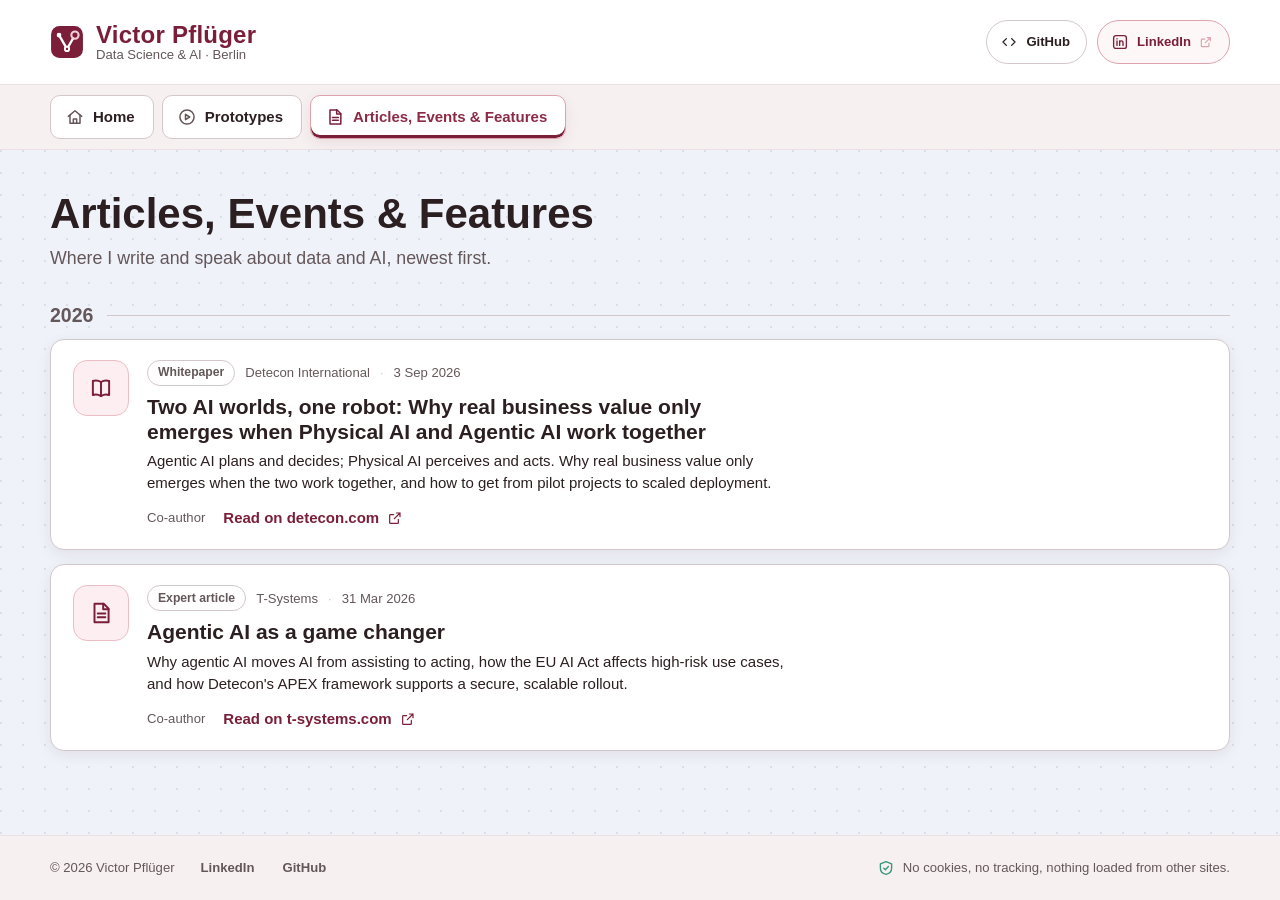
==== articles.html @ 2c409fe8 "Add personal website: Home, Prototypes, Articles, Events & Features A static three-page site in the " ====
<!doctype html>
<html lang="en">
<head>
  <meta charset="utf-8">
  <meta name="viewport" content="width=device-width, initial-scale=1">
  <!-- Everything this page needs comes from this site: no fonts, scripts, images or trackers from
       anywhere else, and the browser enforces it. -->
  <meta http-equiv="Content-Security-Policy" content="default-src 'self'; script-src 'self'; style-src 'self'; img-src 'self' data:; font-src 'self'; connect-src 'none'; object-src 'none'; base-uri 'none'; form-action 'none'">
  <meta name="referrer" content="strict-origin-when-cross-origin">
  <meta name="color-scheme" content="light">
  <meta name="theme-color" content="#ffffff">
  <meta name="author" content="Victor Pflüger">
  <meta name="description" content="Articles, events and features by Victor Pflüger on data, agentic AI, physical AI and the EU AI Act.">
  <meta property="og:type" content="website">
  <meta property="og:title" content="Articles, Events & Features — Victor Pflüger">
  <meta property="og:description" content="Articles, events and features by Victor Pflüger on data, agentic AI, physical AI and the EU AI Act.">
  <title>Articles, Events &amp; Features — Victor Pflüger</title>
  <link rel="icon" href="favicon.svg" type="image/svg+xml">

  <link rel="stylesheet" href="css/fonts.css">
  <link rel="stylesheet" href="css/tokens.css">
  <link rel="stylesheet" href="css/site.css">

  <!-- The entries come from data/articles.js: add an article, event or feature there, not here. -->
  <script src="data/articles.js" defer></script>
  <script src="js/site.js" defer></script>
</head>
<body>
  <a class="skip-link" href="#main">Skip to content</a>

  <header class="site-header">
    <div class="wrap header-bar">
      <a class="brand" href="index.html">
        <svg class="brand-mark" viewBox="0 0 32 32" aria-hidden="true" focusable="false">
          <rect class="mark-tile" x="1" y="1" width="30" height="30" rx="8"/>
          <path class="mark-line" d="M8.5 9.5 16 22.5l5.8-10.05"/>
          <circle class="mark-start" cx="8.5" cy="9.5" r="2.2"/>
          <circle class="mark-node" cx="16" cy="22.5" r="2"/>
          <circle class="mark-ring" cx="23.5" cy="9.5" r="3.4"/>
        </svg>
        <span class="brand-text">
          <span class="brand-name">Victor Pflüger</span>
          <span class="brand-sub">Data Science &amp; AI · Berlin</span>
        </span>
      </a>

      <div class="header-links">
        <a class="pill" href="https://github.com/VictorPflueger" target="_blank" rel="noopener">
          <span class="icon"><svg viewBox="0 0 24 24" width="18" height="18" fill="none" stroke="currentColor" stroke-width="1.8" stroke-linecap="round" stroke-linejoin="round" aria-hidden="true" focusable="false"><path d="M8.5 7.5 4 12l4.5 4.5M15.5 7.5 20 12l-4.5 4.5"/></svg></span>
          <span class="pill-text">GitHub</span><span class="visually-hidden"> (GitHub profile, opens in a new tab)</span>
        </a>
        <a class="pill pill-brand" href="https://www.linkedin.com/in/victorpflueger" target="_blank" rel="noopener">
          <span class="icon"><svg viewBox="0 0 24 24" width="18" height="18" fill="none" stroke="currentColor" stroke-width="1.8" stroke-linecap="round" stroke-linejoin="round" aria-hidden="true" focusable="false"><rect x="3.5" y="3.5" width="17" height="17" rx="3"/><path d="M8 10.5v6M8 7.6v.3M11.5 16.5v-6M11.5 13.2c0-1.7 1-2.7 2.4-2.7s2.1 1 2.1 2.7v3.3"/></svg></span>
          <span class="pill-text">LinkedIn</span><span class="visually-hidden"> (LinkedIn profile, opens in a new tab)</span>
          <span class="icon ext"><svg viewBox="0 0 24 24" width="14" height="14" fill="none" stroke="currentColor" stroke-width="2" stroke-linecap="round" stroke-linejoin="round" aria-hidden="true" focusable="false"><path d="M14 4.5h5.5V10M19.5 4.5L11 13M17 14v5a1 1 0 0 1-1 1H5a1 1 0 0 1-1-1V8a1 1 0 0 1 1-1h5"/></svg></span>
        </a>
      </div>
    </div>
  </header>

  <nav class="site-nav" aria-label="Main">
    <ul class="wrap nav-list">
      <li><a class="nav-link nav-home" href="index.html"><span class="icon"><svg viewBox="0 0 24 24" width="20" height="20" fill="none" stroke="currentColor" stroke-width="1.8" stroke-linecap="round" stroke-linejoin="round" aria-hidden="true" focusable="false"><path d="M4 11.2 12 4.5l8 6.7"/><path d="M6 9.8v9.7h12V9.8"/><path d="M10 19.5v-5h4v5"/></svg></span><span class="nav-text">Home</span></a></li>
      <li><a class="nav-link" href="prototypes.html"><span class="icon"><svg viewBox="0 0 24 24" width="20" height="20" fill="none" stroke="currentColor" stroke-width="1.8" stroke-linecap="round" stroke-linejoin="round" aria-hidden="true" focusable="false"><circle cx="12" cy="12" r="8.5"/><path d="M10.2 8.8v6.4l5-3.2z"/></svg></span><span class="nav-text">Prototypes</span></a></li>
      <li><a class="nav-link" href="articles.html" aria-current="page"><span class="icon"><svg viewBox="0 0 24 24" width="20" height="20" fill="none" stroke="currentColor" stroke-width="1.8" stroke-linecap="round" stroke-linejoin="round" aria-hidden="true" focusable="false"><path d="M6 3.5h8.5L19 8v12.5H6z"/><path d="M14 3.5v5h5"/><path d="M9 12.5h7M9 16h7"/></svg></span><span class="nav-text">Articles, Events &amp; Features</span></a></li>
    </ul>
  </nav>

  <main id="main" class="canvas" tabindex="-1">
    <div class="wrap page-head">
      <h1>Articles, Events &amp; Features</h1>
      <p>Where I write and speak about data and AI, newest first.</p>
    </div>
    <div class="wrap page-body">
      <div id="article-list"></div>
      <noscript>
        <div class="empty"><strong>This list needs JavaScript.</strong><span>My publications are also listed on <a href="https://www.linkedin.com/in/victorpflueger">LinkedIn</a>.</span></div>
      </noscript>
    </div>
  </main>

  <footer class="site-footer">
    <div class="wrap footer-bar">
      <ul class="footer-links">
        <li class="footer-copy">© 2026 Victor Pflüger</li>
        <li><a href="https://www.linkedin.com/in/victorpflueger" target="_blank" rel="noopener">LinkedIn<span class="visually-hidden"> (opens in a new tab)</span></a></li>
        <li><a href="https://github.com/VictorPflueger" target="_blank" rel="noopener">GitHub<span class="visually-hidden"> (opens in a new tab)</span></a></li>
      </ul>
      <p class="footer-note"><span class="icon"><svg viewBox="0 0 24 24" width="18" height="18" fill="none" stroke="currentColor" stroke-width="1.8" stroke-linecap="round" stroke-linejoin="round" aria-hidden="true" focusable="false"><path d="M12 3.5l7.5 3v5.5c0 4.5-3.2 7.6-7.5 8.5-4.3-.9-7.5-4-7.5-8.5V6.5z"/><path d="M9 12.2l2.2 2.2 4-4.4"/></svg></span>No cookies, no tracking, nothing loaded from other sites.</p>
    </div>
  </footer>
</body>
</html>
---- css/fonts.css ----
/* Self-hosted web fonts, the same files and rules as the prototypes (SIL Open Font License 1.1, see
 * fonts/LICENSE-*.txt). Served from this site, so no visitor data goes to a third-party font service. */

@font-face {
  font-family: "Barlow";
  font-style: normal;
  font-weight: 400;
  font-display: swap;
  src: url("../fonts/barlow-latin-ext-400-normal.woff2") format("woff2");
  unicode-range: U+0100-02BA,U+02BD-02C5,U+02C7-02CC,U+02CE-02D7,U+02DD-02FF,U+0304,U+0308,U+0329,U+1D00-1DBF,U+1E00-1E9F,U+1EF2-1EFF,U+2020,U+20A0-20AB,U+20AD-20C0,U+2113,U+2C60-2C7F,U+A720-A7FF;
}

@font-face {
  font-family: "Barlow";
  font-style: normal;
  font-weight: 400;
  font-display: swap;
  src: url("../fonts/barlow-latin-400-normal.woff2") format("woff2");
  unicode-range: U+0000-00FF,U+0131,U+0152-0153,U+02BB-02BC,U+02C6,U+02DA,U+02DC,U+0304,U+0308,U+0329,U+2000-206F,U+20AC,U+2122,U+2191,U+2193,U+2212,U+2215,U+FEFF,U+FFFD;
}

@font-face {
  font-family: "Barlow";
  font-style: normal;
  font-weight: 500;
  font-display: swap;
  src: url("../fonts/barlow-latin-ext-500-normal.woff2") format("woff2");
  unicode-range: U+0100-02BA,U+02BD-02C5,U+02C7-02CC,U+02CE-02D7,U+02DD-02FF,U+0304,U+0308,U+0329,U+1D00-1DBF,U+1E00-1E9F,U+1EF2-1EFF,U+2020,U+20A0-20AB,U+20AD-20C0,U+2113,U+2C60-2C7F,U+A720-A7FF;
}

@font-face {
  font-family: "Barlow";
  font-style: normal;
  font-weight: 500;
  font-display: swap;
  src: url("../fonts/barlow-latin-500-normal.woff2") format("woff2");
  unicode-range: U+0000-00FF,U+0131,U+0152-0153,U+02BB-02BC,U+02C6,U+02DA,U+02DC,U+0304,U+0308,U+0329,U+2000-206F,U+20AC,U+2122,U+2191,U+2193,U+2212,U+2215,U+FEFF,U+FFFD;
}

@font-face {
  font-family: "Barlow";
  font-style: normal;
  font-weight: 600;
  font-display: swap;
  src: url("../fonts/barlow-latin-ext-600-normal.woff2") format("woff2");
  unicode-range: U+0100-02BA,U+02BD-02C5,U+02C7-02CC,U+02CE-02D7,U+02DD-02FF,U+0304,U+0308,U+0329,U+1D00-1DBF,U+1E00-1E9F,U+1EF2-1EFF,U+2020,U+20A0-20AB,U+20AD-20C0,U+2113,U+2C60-2C7F,U+A720-A7FF;
}

@font-face {
  font-family: "Barlow";
  font-style: normal;
  font-weight: 600;
  font-display: swap;
  src: url("../fonts/barlow-latin-600-normal.woff2") format("woff2");
  unicode-range: U+0000-00FF,U+0131,U+0152-0153,U+02BB-02BC,U+02C6,U+02DA,U+02DC,U+0304,U+0308,U+0329,U+2000-206F,U+20AC,U+2122,U+2191,U+2193,U+2212,U+2215,U+FEFF,U+FFFD;
}

@font-face {
  font-family: "Barlow";
  font-style: normal;
  font-weight: 700;
  font-display: swap;
  src: url("../fonts/barlow-latin-ext-700-normal.woff2") format("woff2");
  unicode-range: U+0100-02BA,U+02BD-02C5,U+02C7-02CC,U+02CE-02D7,U+02DD-02FF,U+0304,U+0308,U+0329,U+1D00-1DBF,U+1E00-1E9F,U+1EF2-1EFF,U+2020,U+20A0-20AB,U+20AD-20C0,U+2113,U+2C60-2C7F,U+A720-A7FF;
}

@font-face {
  font-family: "Barlow";
  font-style: normal;
  font-weight: 700;
  font-display: swap;
  src: url("../fonts/barlow-latin-700-normal.woff2") format("woff2");
  unicode-range: U+0000-00FF,U+0131,U+0152-0153,U+02BB-02BC,U+02C6,U+02DA,U+02DC,U+0304,U+0308,U+0329,U+2000-206F,U+20AC,U+2122,U+2191,U+2193,U+2212,U+2215,U+FEFF,U+FFFD;
}

@font-face {
  font-family: "Barlow";
  font-style: italic;
  font-weight: 400;
  font-display: swap;
  src: url("../fonts/barlow-latin-ext-400-italic.woff2") format("woff2");
  unicode-range: U+0100-02BA,U+02BD-02C5,U+02C7-02CC,U+02CE-02D7,U+02DD-02FF,U+0304,U+0308,U+0329,U+1D00-1DBF,U+1E00-1E9F,U+1EF2-1EFF,U+2020,U+20A0-20AB,U+20AD-20C0,U+2113,U+2C60-2C7F,U+A720-A7FF;
}

@font-face {
  font-family: "Barlow";
  font-style: italic;
  font-weight: 400;
  font-display: swap;
  src: url("../fonts/barlow-latin-400-italic.woff2") format("woff2");
  unicode-range: U+0000-00FF,U+0131,U+0152-0153,U+02BB-02BC,U+02C6,U+02DA,U+02DC,U+0304,U+0308,U+0329,U+2000-206F,U+20AC,U+2122,U+2191,U+2193,U+2212,U+2215,U+FEFF,U+FFFD;
}

@font-face {
  font-family: "Barlow";
  font-style: italic;
  font-weight: 600;
  font-display: swap;
  src: url("../fonts/barlow-latin-ext-600-italic.woff2") format("woff2");
  unicode-range: U+0100-02BA,U+02BD-02C5,U+02C7-02CC,U+02CE-02D7,U+02DD-02FF,U+0304,U+0308,U+0329,U+1D00-1DBF,U+1E00-1E9F,U+1EF2-1EFF,U+2020,U+20A0-20AB,U+20AD-20C0,U+2113,U+2C60-2C7F,U+A720-A7FF;
}

@font-face {
  font-family: "Barlow";
  font-style: italic;
  font-weight: 600;
  font-display: swap;
  src: url("../fonts/barlow-latin-600-italic.woff2") format("woff2");
  unicode-range: U+0000-00FF,U+0131,U+0152-0153,U+02BB-02BC,U+02C6,U+02DA,U+02DC,U+0304,U+0308,U+0329,U+2000-206F,U+20AC,U+2122,U+2191,U+2193,U+2212,U+2215,U+FEFF,U+FFFD;
}

@font-face {
  font-family: "Barlow Semi Condensed";
  font-style: normal;
  font-weight: 500;
  font-display: swap;
  src: url("../fonts/barlow-semi-condensed-latin-ext-500-normal.woff2") format("woff2");
  unicode-range: U+0100-02BA,U+02BD-02C5,U+02C7-02CC,U+02CE-02D7,U+02DD-02FF,U+0304,U+0308,U+0329,U+1D00-1DBF,U+1E00-1E9F,U+1EF2-1EFF,U+2020,U+20A0-20AB,U+20AD-20C0,U+2113,U+2C60-2C7F,U+A720-A7FF;
}

@font-face {
  font-family: "Barlow Semi Condensed";
  font-style: normal;
  font-weight: 500;
  font-display: swap;
  src: url("../fonts/barlow-semi-condensed-latin-500-normal.woff2") format("woff2");
  unicode-range: U+0000-00FF,U+0131,U+0152-0153,U+02BB-02BC,U+02C6,U+02DA,U+02DC,U+0304,U+0308,U+0329,U+2000-206F,U+20AC,U+2122,U+2191,U+2193,U+2212,U+2215,U+FEFF,U+FFFD;
}

@font-face {
  font-family: "Barlow Semi Condensed";
  font-style: normal;
  font-weight: 600;
  font-display: swap;
  src: url("../fonts/barlow-semi-condensed-latin-ext-600-normal.woff2") format("woff2");
  unicode-range: U+0100-02BA,U+02BD-02C5,U+02C7-02CC,U+02CE-02D7,U+02DD-02FF,U+0304,U+0308,U+0329,U+1D00-1DBF,U+1E00-1E9F,U+1EF2-1EFF,U+2020,U+20A0-20AB,U+20AD-20C0,U+2113,U+2C60-2C7F,U+A720-A7FF;
}

@font-face {
  font-family: "Barlow Semi Condensed";
  font-style: normal;
  font-weight: 600;
  font-display: swap;
  src: url("../fonts/barlow-semi-condensed-latin-600-normal.woff2") format("woff2");
  unicode-range: U+0000-00FF,U+0131,U+0152-0153,U+02BB-02BC,U+02C6,U+02DA,U+02DC,U+0304,U+0308,U+0329,U+2000-206F,U+20AC,U+2122,U+2191,U+2193,U+2212,U+2215,U+FEFF,U+FFFD;
}

@font-face {
  font-family: "Barlow Semi Condensed";
  font-style: normal;
  font-weight: 700;
  font-display: swap;
  src: url("../fonts/barlow-semi-condensed-latin-ext-700-normal.woff2") format("woff2");
  unicode-range: U+0100-02BA,U+02BD-02C5,U+02C7-02CC,U+02CE-02D7,U+02DD-02FF,U+0304,U+0308,U+0329,U+1D00-1DBF,U+1E00-1E9F,U+1EF2-1EFF,U+2020,U+20A0-20AB,U+20AD-20C0,U+2113,U+2C60-2C7F,U+A720-A7FF;
}

@font-face {
  font-family: "Barlow Semi Condensed";
  font-style: normal;
  font-weight: 700;
  font-display: swap;
  src: url("../fonts/barlow-semi-condensed-latin-700-normal.woff2") format("woff2");
  unicode-range: U+0000-00FF,U+0131,U+0152-0153,U+02BB-02BC,U+02C6,U+02DA,U+02DC,U+0304,U+0308,U+0329,U+2000-206F,U+20AC,U+2122,U+2191,U+2193,U+2212,U+2215,U+FEFF,U+FFFD;
}

@font-face {
  font-family: "Barlow Semi Condensed";
  font-style: normal;
  font-weight: 800;
  font-display: swap;
  src: url("../fonts/barlow-semi-condensed-latin-ext-800-normal.woff2") format("woff2");
  unicode-range: U+0100-02BA,U+02BD-02C5,U+02C7-02CC,U+02CE-02D7,U+02DD-02FF,U+0304,U+0308,U+0329,U+1D00-1DBF,U+1E00-1E9F,U+1EF2-1EFF,U+2020,U+20A0-20AB,U+20AD-20C0,U+2113,U+2C60-2C7F,U+A720-A7FF;
}

@font-face {
  font-family: "Barlow Semi Condensed";
  font-style: normal;
  font-weight: 800;
  font-display: swap;
  src: url("../fonts/barlow-semi-condensed-latin-800-normal.woff2") format("woff2");
  unicode-range: U+0000-00FF,U+0131,U+0152-0153,U+02BB-02BC,U+02C6,U+02DA,U+02DC,U+0304,U+0308,U+0329,U+2000-206F,U+20AC,U+2122,U+2191,U+2193,U+2212,U+2215,U+FEFF,U+FFFD;
}

@font-face {
  font-family: "IBM Plex Mono";
  font-style: normal;
  font-weight: 400;
  font-display: swap;
  src: url("../fonts/ibm-plex-mono-latin-ext-400-normal.woff2") format("woff2");
  unicode-range: U+0100-02BA,U+02BD-02C5,U+02C7-02CC,U+02CE-02D7,U+02DD-02FF,U+0304,U+0308,U+0329,U+1D00-1DBF,U+1E00-1E9F,U+1EF2-1EFF,U+2020,U+20A0-20AB,U+20AD-20C0,U+2113,U+2C60-2C7F,U+A720-A7FF;
}

@font-face {
  font-family: "IBM Plex Mono";
  font-style: normal;
  font-weight: 400;
  font-display: swap;
  src: url("../fonts/ibm-plex-mono-latin-400-normal.woff2") format("woff2");
  unicode-range: U+0000-00FF,U+0131,U+0152-0153,U+02BB-02BC,U+02C6,U+02DA,U+02DC,U+0304,U+0308,U+0329,U+2000-206F,U+20AC,U+2122,U+2191,U+2193,U+2212,U+2215,U+FEFF,U+FFFD;
}

@font-face {
  font-family: "IBM Plex Mono";
  font-style: normal;
  font-weight: 500;
  font-display: swap;
  src: url("../fonts/ibm-plex-mono-latin-ext-500-normal.woff2") format("woff2");
  unicode-range: U+0100-02BA,U+02BD-02C5,U+02C7-02CC,U+02CE-02D7,U+02DD-02FF,U+0304,U+0308,U+0329,U+1D00-1DBF,U+1E00-1E9F,U+1EF2-1EFF,U+2020,U+20A0-20AB,U+20AD-20C0,U+2113,U+2C60-2C7F,U+A720-A7FF;
}

@font-face {
  font-family: "IBM Plex Mono";
  font-style: normal;
  font-weight: 500;
  font-display: swap;
  src: url("../fonts/ibm-plex-mono-latin-500-normal.woff2") format("woff2");
  unicode-range: U+0000-00FF,U+0131,U+0152-0153,U+02BB-02BC,U+02C6,U+02DA,U+02DC,U+0304,U+0308,U+0329,U+2000-206F,U+20AC,U+2122,U+2191,U+2193,U+2212,U+2215,U+FEFF,U+FFFD;
}

@font-face {
  font-family: "IBM Plex Mono";
  font-style: normal;
  font-weight: 600;
  font-display: swap;
  src: url("../fonts/ibm-plex-mono-latin-ext-600-normal.woff2") format("woff2");
  unicode-range: U+0100-02BA,U+02BD-02C5,U+02C7-02CC,U+02CE-02D7,U+02DD-02FF,U+0304,U+0308,U+0329,U+1D00-1DBF,U+1E00-1E9F,U+1EF2-1EFF,U+2020,U+20A0-20AB,U+20AD-20C0,U+2113,U+2C60-2C7F,U+A720-A7FF;
}

@font-face {
  font-family: "IBM Plex Mono";
  font-style: normal;
  font-weight: 600;
  font-display: swap;
  src: url("../fonts/ibm-plex-mono-latin-600-normal.woff2") format("woff2");
  unicode-range: U+0000-00FF,U+0131,U+0152-0153,U+02BB-02BC,U+02C6,U+02DA,U+02DC,U+0304,U+0308,U+0329,U+2000-206F,U+20AC,U+2122,U+2191,U+2193,U+2212,U+2215,U+FEFF,U+FFFD;
}
---- css/tokens.css ----
/* Colour primitives, copied unchanged from the prototypes (Rebate Hunter and Navigator), where
 * tools/palette.mjs generates them from the brand burgundy #7a1e3a (oklch(0.394 0.127 7.1)).
 * Do not edit by hand: when the palette changes there, copy the :root block over. Roles are
 * mapped in css/site.css. Steps: 1–2 backgrounds · 3–5 component backgrounds · 6–8 borders ·
 * 9–10 solids · 11–12 text. */

:root {
  --wine-1: #fffcfc;  /* oklch(0.993 0.003 7.1) */
  --wine-2: #fef7f8;  /* oklch(0.981 0.008 7.1) */
  --wine-3: #fceef1;  /* oklch(0.962 0.015 7.1) */
  --wine-4: #fae6e9;  /* oklch(0.941 0.023 7.1) */
  --wine-5: #f7dce0;  /* oklch(0.917 0.030 7.1) */
  --wine-6: #f2cfd5;  /* oklch(0.886 0.040 7.1) */
  --wine-7: #ebbec5;  /* oklch(0.842 0.052 7.1) */
  --wine-8: #dca3ad;  /* oklch(0.772 0.069 7.1) */
  --wine-9: #7a1e3a;  /* oklch(0.394 0.127 7.1) */
  --wine-10: #640e2b; /* oklch(0.334 0.119 7.1) */
  --wine-11: #8c2b47; /* oklch(0.444 0.133 7.1) */
  --wine-12: #431320; /* oklch(0.270 0.076 7.1) */

  --ink-1: #fffcfc;  /* oklch(0.993 0.003 7.1) */
  --ink-2: #fcf7f8;  /* oklch(0.981 0.006 7.1) */
  --ink-3: #f7f0f1;  /* oklch(0.962 0.007 7.1) */
  --ink-4: #f1e9ea;  /* oklch(0.941 0.009 7.1) */
  --ink-5: #ebe1e2;  /* oklch(0.917 0.011 7.1) */
  --ink-6: #e1d6d8;  /* oklch(0.886 0.013 7.1) */
  --ink-7: #d4c7c9;  /* oklch(0.842 0.014 7.1) */
  --ink-8: #bfb1b3;  /* oklch(0.772 0.016 7.1) */
  --ink-9: #897c7e;  /* oklch(0.600 0.016 7.1) */
  --ink-10: #786d6e; /* oklch(0.545 0.015 7.1) */
  --ink-11: #645759; /* oklch(0.470 0.018 7.1) */
  --ink-12: #2c1f21; /* oklch(0.255 0.020 7.1) */

  --slate-1: #fcfdfe;  /* oklch(0.993 0.002 265.0) */
  --slate-2: #f7f9fc;  /* oklch(0.981 0.004 265.0) */
  --slate-3: #eff2f9;  /* oklch(0.962 0.009 265.0) */
  --slate-4: #e7ecf5;  /* oklch(0.941 0.013 265.0) */
  --slate-5: #dee4f0;  /* oklch(0.917 0.018 265.0) */
  --slate-6: #d2dae9;  /* oklch(0.886 0.023 265.0) */
  --slate-7: #c2cbe0;  /* oklch(0.842 0.030 265.0) */
  --slate-8: #a9b5cf;  /* oklch(0.772 0.040 265.0) */
  --slate-9: #596989;  /* oklch(0.520 0.055 265.0) */
  --slate-10: #4d5b78; /* oklch(0.470 0.052 265.0) */
  --slate-11: #445271; /* oklch(0.440 0.055 265.0) */
  --slate-12: #1f2635; /* oklch(0.270 0.030 265.0) */

  --danger-1: #fffcfb;  /* oklch(0.993 0.003 29.0) */
  --danger-2: #fff7f5;  /* oklch(0.981 0.009 29.0) */
  --danger-3: #ffeeeb;  /* oklch(0.962 0.019 29.0) */
  --danger-4: #ffe5e0;  /* oklch(0.941 0.030 29.0) */
  --danger-5: #ffdad4;  /* oklch(0.917 0.043 29.0) */
  --danger-6: #ffcbc3;  /* oklch(0.886 0.060 29.0) */
  --danger-7: #ffb6ab;  /* oklch(0.842 0.087 29.0) */
  --danger-8: #ff9282;  /* oklch(0.772 0.135 29.0) */
  --danger-9: #c32b21;  /* oklch(0.535 0.190 29.0) */
  --danger-10: #af2119; /* oklch(0.490 0.179 29.0) */
  --danger-11: #a80002; /* oklch(0.460 0.189 29.0) */
  --danger-12: #570f0a; /* oklch(0.300 0.105 29.0) */

  --warning-1: #fffcfa;  /* oklch(0.993 0.004 57.0) */
  --warning-2: #fff7f2;  /* oklch(0.981 0.011 57.0) */
  --warning-3: #ffefe4;  /* oklch(0.962 0.023 57.0) */
  --warning-4: #ffe6d5;  /* oklch(0.941 0.036 57.0) */
  --warning-5: #fddcc5;  /* oklch(0.917 0.048 57.0) */
  --warning-6: #fbd0b2;  /* oklch(0.886 0.063 57.0) */
  --warning-7: #f5be97;  /* oklch(0.842 0.083 57.0) */
  --warning-8: #e9a36e;  /* oklch(0.772 0.108 57.0) */
  --warning-9: #d3751a;  /* oklch(0.655 0.150 57.0) */
  --warning-10: #bd660e; /* oklch(0.600 0.141 57.0) */
  --warning-11: #954e00; /* oklch(0.500 0.121 57.0) */
  --warning-12: #532900; /* oklch(0.330 0.080 57.0) */

  --success-1: #fafefc;  /* oklch(0.993 0.004 170.0) */
  --success-2: #f4fbf8;  /* oklch(0.981 0.008 170.0) */
  --success-3: #e9f6f1;  /* oklch(0.962 0.016 170.0) */
  --success-4: #ddf1e9;  /* oklch(0.941 0.024 170.0) */
  --success-5: #d0ebe0;  /* oklch(0.917 0.032 170.0) */
  --success-6: #bfe3d5;  /* oklch(0.886 0.042 170.0) */
  --success-7: #a8d7c6;  /* oklch(0.842 0.055 170.0) */
  --success-8: #86c4ae;  /* oklch(0.772 0.072 170.0) */
  --success-9: #36967a;  /* oklch(0.610 0.100 170.0) */
  --success-10: #2e886d; /* oklch(0.565 0.094 170.0) */
  --success-11: #006b53; /* oklch(0.470 0.093 170.0) */
  --success-12: #06372a; /* oklch(0.300 0.055 170.0) */

  --info-1: #fcfdff;  /* oklch(0.993 0.003 265.0) */
  --info-2: #f6f9ff;  /* oklch(0.981 0.009 265.0) */
  --info-3: #edf3ff;  /* oklch(0.962 0.018 265.0) */
  --info-4: #e2ecff;  /* oklch(0.941 0.028 265.0) */
  --info-5: #d7e4fe;  /* oklch(0.917 0.038 265.0) */
  --info-6: #c9dafc;  /* oklch(0.886 0.050 265.0) */
  --info-7: #b6cbf7;  /* oklch(0.842 0.066 265.0) */
  --info-8: #9ab4ed;  /* oklch(0.772 0.086 265.0) */
  --info-9: #5777c1;  /* oklch(0.580 0.120 265.0) */
  --info-10: #4b69ad; /* oklch(0.530 0.113 265.0) */
  --info-11: #39579e; /* oklch(0.470 0.120 265.0) */
  --info-12: #1d2c4f; /* oklch(0.300 0.066 265.0) */

  --violet-1: #fefcff;  /* oklch(0.993 0.004 310.0) */
  --violet-2: #fbf7ff;  /* oklch(0.981 0.012 310.0) */
  --violet-3: #f7eeff;  /* oklch(0.962 0.024 310.0) */
  --violet-4: #f3e5fe;  /* oklch(0.941 0.036 310.0) */
  --violet-5: #eddbfc;  /* oklch(0.917 0.048 310.0) */
  --violet-6: #e6cff9;  /* oklch(0.886 0.063 310.0) */
  --violet-7: #dcbdf4;  /* oklch(0.842 0.083 310.0) */
  --violet-8: #caa1e9;  /* oklch(0.772 0.108 310.0) */
  --violet-9: #8f57b5;  /* oklch(0.560 0.150 310.0) */
  --violet-10: #7f4ba1; /* oklch(0.510 0.141 310.0) */
  --violet-11: #743c98; /* oklch(0.470 0.150 310.0) */
  --violet-12: #3a204c; /* oklch(0.300 0.083 310.0) */
}
---- css/site.css ----
/* Victor Pflüger — semantic roles, base typography, page layout and components.
 *
 * The site uses the design system of my two prototypes, Rebate Hunter and Navigator (see DESIGN.md
 * in their repositories). Every colour comes from css/tokens.css, copied unchanged from them; this
 * file only assigns roles and contains no colour values of its own apart from white. Their colour
 * grammar, applied to a personal site:
 *   1. Burgundy is identity and action: the mark and the name, the ring around the portrait, primary
 *      buttons and the page you are on.
 *   2. Slate is the canvas: the dot-grid work surface of the rebate board, with its ring, links and
 *      dots, behind the introduction and the lists.
 *   3. Ink, a neutral tinted with the brand hue, carries everything else.
 *   4. Red, amber, green, blue and violet mean states and the AI's voice in the prototypes, so they
 *      do not decorate here. The one green is the shield of the privacy note, as on the prototypes'
 *      note that actions stay drafts.
 * Type: Barlow for text, Barlow Semi Condensed for headings and figures, IBM Plex Mono for code.
 */

:root {
  color-scheme: light;

  /* surfaces */
  --paper: #ffffff;                    /* cards, header, sections */
  --porcelain: var(--ink-3);           /* navigation bar, footer, tiles */
  --porcelain-2: var(--ink-4);         /* hover on porcelain */
  --line: var(--ink-5);                /* separators and card edges */
  --line-strong: var(--ink-7);         /* button and card borders */
  --border-control: var(--ink-9);      /* marks that must reach 3:1 against paper (WCAG 1.4.11) */

  /* text */
  --text: var(--ink-12);
  --text-muted: var(--ink-11);
  --text-faint: var(--ink-10);
  --on-brand: #ffffff;

  /* brand: burgundy, the colour of identity and of action */
  --brand: var(--wine-9);
  --brand-deep: var(--wine-10);
  --brand-text: var(--wine-11);
  --brand-mid: var(--wine-8);
  --brand-line: var(--wine-7);
  --brand-soft: var(--wine-3);
  --brand-wash: var(--wine-2);

  /* the one status colour in use: the privacy note's shield */
  --success-line: var(--success-9);

  /* the canvas: the prototypes' map and board */
  --sea: var(--slate-3);
  --network: var(--slate-9);

  /* type */
  --font-ui: "Barlow", "Segoe UI", "Helvetica Neue", Arial, system-ui, sans-serif;
  --font-figures: "Barlow Semi Condensed", "Barlow", "Segoe UI", Arial, sans-serif;
  --font-mono: "IBM Plex Mono", ui-monospace, "Cascadia Mono", Consolas, monospace;

  --fs-xs: 0.8125rem;
  --fs-sm: 0.875rem;
  --fs-md: 1rem;
  --fs-lg: 1.1875rem;
  --fs-xl: 1.5rem;
  --fs-kpi: 2.125rem;

  /* geometry */
  --r-sm: 6px;
  --r-md: 10px;
  --r-lg: 14px;
  --hit: 44px;                         /* minimum interactive size */
  --page: 1180px;                      /* content width */
  --gutter: 16px;
  /* Elevation: shadows tinted with the darkest burgundy, never neutral black. */
  --shadow-pop: 0 16px 40px rgb(67 19 32 / 0.16), 0 2px 6px rgb(67 19 32 / 0.06);
  --shadow-soft: 0 4px 14px rgb(67 19 32 / 0.08);
  /* Focus: a 2px burgundy ring outside a 2px white gap, 10:1 against paper (WCAG 2.4.13). */
  --focus: 0 0 0 2px var(--paper), 0 0 0 4px var(--brand);
}

/* Fluid root size, as in the prototypes: ~17px on a 1920px screen, never below 15px. */
html {
  font-size: clamp(15px, 0.48vw + 8px, 18px);
  -webkit-text-size-adjust: 100%;
}

*, *::before, *::after { box-sizing: border-box; }
* { scrollbar-width: thin; scrollbar-color: var(--line-strong) transparent; }

body {
  margin: 0;
  min-height: 100vh;
  min-height: 100dvh;
  display: flex;
  flex-direction: column;
  background: var(--paper);
  color: var(--text);
  font-family: var(--font-ui);
  font-size: var(--fs-md);
  line-height: 1.5;
  font-feature-settings: "kern", "liga";
  -webkit-font-smoothing: antialiased;
}
main { flex: 1 0 auto; }
main:focus { outline: none; }

::selection { background: var(--wine-5); color: var(--text); }

a { color: var(--brand); text-underline-offset: 2px; }
a:hover { color: var(--brand-deep); }

:focus-visible { outline: none; box-shadow: var(--focus); border-radius: var(--r-sm); }

/* The hidden attribute always wins over component display rules. */
[hidden] { display: none !important; }

h1, h2, h3 {
  margin: 0;
  font-family: var(--font-figures);
  font-weight: 700;
  line-height: 1.15;
  color: var(--text);
  text-wrap: balance;
}
p { margin: 0; text-wrap: pretty; }
img { display: block; max-width: 100%; }

.icon { display: inline-flex; align-items: center; justify-content: center; flex: none; line-height: 0; }
.icon svg { display: block; }
.visually-hidden { position: absolute !important; width: 1px; height: 1px; padding: 0; margin: -1px; overflow: hidden; clip: rect(0 0 0 0); white-space: nowrap; border: 0; }
.num { font-variant-numeric: tabular-nums lining-nums; }

.wrap { width: min(var(--page), 100% - 2 * var(--gutter)); margin-inline: auto; }

/* ------------------------------------------------------------------------------------------ */
/* Skip link                                                                                   */
/* ------------------------------------------------------------------------------------------ */

.skip-link {
  position: fixed; left: 16px; top: -80px; z-index: 4000;
  padding: 10px 16px;
  border-radius: var(--r-md);
  background: var(--brand); color: var(--on-brand);
  font-weight: 600; text-decoration: none;
}
.skip-link:focus { top: 12px; }
.skip-link:hover { color: var(--on-brand); }

/* ------------------------------------------------------------------------------------------ */
/* Header: the mark and the name, then the profile links as the prototypes' header pills       */
/* ------------------------------------------------------------------------------------------ */

.site-header { background: var(--paper); border-bottom: 1px solid var(--line); }
.header-bar {
  display: flex; align-items: center; justify-content: space-between;
  gap: 12px 24px;
  min-height: 84px;
  padding-block: 8px;
}

.brand {
  display: inline-flex; align-items: center; gap: 12px;
  min-width: 0; min-height: var(--hit);
  padding-right: 6px;
  border-radius: var(--r-md);
  color: inherit; text-decoration: none;
}
.brand:hover { color: inherit; }
.brand-mark { width: 34px; height: 34px; flex: none; }
/* The mark is drawn from the tokens: a burgundy tile, a white V-shaped route and a rose ring at the
   goal, in the language of the prototypes' marks. favicon.svg repeats it in plain colour values. */
.brand-mark .mark-tile { fill: var(--brand); }
.brand-mark .mark-line { fill: none; stroke: var(--on-brand); stroke-width: 2.2; stroke-linecap: round; stroke-linejoin: round; }
.brand-mark .mark-start { fill: var(--on-brand); }
.brand-mark .mark-node { fill: var(--brand); stroke: var(--on-brand); stroke-width: 1.8; }
.brand-mark .mark-ring { fill: none; stroke: var(--wine-6); stroke-width: 2; }
.brand-text { display: flex; flex-direction: column; line-height: 1.1; min-width: 0; }
.brand-name {
  font-family: var(--font-figures);
  font-weight: 700;
  font-size: 1.6rem;
  letter-spacing: 0.01em;
  color: var(--brand);
  white-space: nowrap;
}
.brand:hover .brand-name { color: var(--brand-deep); }
.brand-sub { color: var(--text-muted); font-size: var(--fs-sm); white-space: nowrap; overflow: hidden; text-overflow: ellipsis; }

.header-links { display: flex; align-items: center; gap: 8px 10px; flex-wrap: wrap; justify-content: flex-end; }

.pill {
  display: inline-flex; align-items: center; gap: 8px;
  min-height: var(--hit); padding: 0 16px 0 13px;
  border-radius: 999px;
  border: 1px solid var(--line-strong);
  background: var(--paper);
  color: var(--text);
  font: 600 var(--fs-sm) / 1 var(--font-ui);
  text-decoration: none;
  white-space: nowrap;
  transition: background-color 0.15s ease, border-color 0.15s ease, color 0.15s ease;
}
.pill:hover { background: var(--porcelain); border-color: var(--border-control); color: var(--text); }
.pill:active { transform: translateY(1px); }
.pill .ext { color: var(--text-faint); }
/* The one brand pill, like the prototypes' "How it works": the profile to connect on. */
.pill-brand { border-color: var(--brand-mid); background: var(--brand-wash); color: var(--brand); }
.pill-brand:hover { background: var(--brand-soft); border-color: var(--brand); color: var(--brand-deep); }
.pill-brand .ext { color: var(--brand-mid); }

/* ------------------------------------------------------------------------------------------ */
/* Navigation: the prototypes' control bar, with the view buttons of their map and board       */
/* ------------------------------------------------------------------------------------------ */

.site-nav { background: var(--porcelain); border-bottom: 1px solid var(--line); }
.nav-list {
  display: flex; align-items: stretch; gap: 8px;
  margin-block: 0; padding: 10px 0;
  list-style: none;
}
.nav-list li { display: flex; min-width: 0; }
.nav-link {
  display: inline-flex; align-items: center; gap: 8px;
  min-height: var(--hit); min-width: var(--hit);
  padding: 0 18px 0 14px;
  border-radius: var(--r-md);
  border: 1px solid var(--line-strong);
  background: var(--paper);
  color: var(--text);
  font: 600 var(--fs-md) / 1.2 var(--font-ui);
  text-decoration: none;
  transition: background-color 0.15s ease, border-color 0.15s ease, color 0.15s ease;
}
.nav-link:hover { background: var(--brand-soft); border-color: var(--brand-mid); color: var(--brand-deep); }
.nav-link:active { transform: translateY(1px); }
.nav-link .icon { color: var(--text-muted); }
.nav-link:hover .icon { color: inherit; }
/* The page you are on: burgundy underline, as a pressed view button in the prototypes. */
.nav-link[aria-current="page"] {
  background: var(--paper);
  border-color: var(--brand-mid);
  color: var(--brand-text);
  box-shadow: inset 0 -3px 0 var(--brand), var(--shadow-soft);
}
.nav-link[aria-current="page"] .icon { color: var(--brand); }
.nav-link[aria-current="page"]:focus-visible { box-shadow: inset 0 -3px 0 var(--brand), var(--focus), var(--shadow-soft); }

/* ------------------------------------------------------------------------------------------ */
/* Buttons and chips (the prototypes' components)                                              */
/* ------------------------------------------------------------------------------------------ */

.btn {
  display: inline-flex; align-items: center; justify-content: center; gap: 8px;
  min-height: var(--hit);
  padding: 0 18px;
  border-radius: var(--r-md);
  border: 1px solid var(--line-strong);
  background: var(--paper);
  color: var(--text);
  font: 600 var(--fs-md) / 1 var(--font-ui);
  text-decoration: none;
  cursor: pointer;
  white-space: nowrap;
  transition: background-color 0.15s ease, border-color 0.15s ease, color 0.15s ease;
}
.btn:hover { background: var(--brand-soft); border-color: var(--brand-mid); color: var(--brand-deep); }
.btn:active { transform: translateY(1px); }
.btn .icon { margin-left: -2px; }
/* Primary: the one thing to do next. */
.btn-primary { background: var(--brand); border-color: var(--brand); color: var(--on-brand); }
.btn-primary:hover { background: var(--brand-deep); border-color: var(--brand-deep); color: var(--on-brand); }
/* Secondary brand: available, but not the main action. */
.btn-brand-outline { background: var(--paper); border-color: var(--brand-mid); color: var(--brand-text); }
.btn-brand-outline:hover { background: var(--brand-soft); border-color: var(--brand); color: var(--brand-deep); }
.btn-ghost { background: transparent; border-color: transparent; color: var(--text-muted); }
.btn-ghost:hover { background: var(--porcelain-2); color: var(--text); border-color: var(--line); }
.btn-sm { padding: 0 14px; font-size: var(--fs-sm); }

.chip {
  display: inline-flex; align-items: center; gap: 6px;
  height: 26px; padding: 0 10px;
  border-radius: 999px;
  font-size: var(--fs-xs);
  font-weight: 600;
  border: 1px solid var(--line-strong);
  background: var(--paper);
  color: var(--text-muted);
  white-space: nowrap;
}
/* Waiting for you is burgundy in the prototypes: here, an event that is still to come. */
.chip[data-tone="pending"] { color: var(--brand-text); border-color: var(--brand-line); background: var(--brand-soft); }
.chip .icon { margin-left: -2px; }

/* ------------------------------------------------------------------------------------------ */
/* The canvas: the rebate board's slate work surface with its faint dot grid                   */
/* ------------------------------------------------------------------------------------------ */

.canvas {
  background-color: var(--sea);
  background-image: radial-gradient(circle at 1px 1px, rgb(68 82 113 / 0.12) 1px, transparent 1.4px);
  background-size: 22px 22px;
}

/* ------------------------------------------------------------------------------------------ */
/* Landing: introduction                                                                       */
/* ------------------------------------------------------------------------------------------ */

.hero { border-bottom: 1px solid var(--line); }
.hero-grid {
  display: grid;
  grid-template-columns: minmax(0, 1fr) minmax(0, 1.08fr);
  align-items: center;
  gap: 28px 40px;
  padding-block: 40px 48px;
}

/* The constellation, after the rebate board's group view: the person as the hub, the fields of
   work as the accounts linked on the ring. Decorative; the same fields are listed in the page. */
.constellation {
  position: relative;
  width: 100%;
  max-width: 600px;
  aspect-ratio: 560 / 384;
  justify-self: center;
}
.constellation > svg { position: absolute; inset: 0; width: 100%; height: 100%; overflow: visible; }
.ring-zone { fill: rgb(255 255 255 / 0.72); stroke: var(--slate-6); stroke-width: 2; }
.ring-label { fill: var(--slate-11); font: 700 13px var(--font-ui); letter-spacing: 0.08em; text-transform: uppercase; }
.reg-link { stroke: var(--network); stroke-width: 1.6; stroke-opacity: 0.55; fill: none; stroke-linecap: round; }
.acct-halo { fill: rgb(255 255 255 / 0.9); }
.acct-dot { fill: var(--slate-4); stroke: var(--slate-9); stroke-width: 2; }
.acct-label {
  fill: var(--text);
  font: 600 18px var(--font-figures);
  paint-order: stroke; stroke: var(--paper); stroke-width: 4px; stroke-linejoin: round;
}

.portrait {
  position: absolute; left: 50%; top: 50%;
  width: 30%;
  margin: 0;
  transform: translate(-50%, -50%);
}
.portrait img {
  width: 100%; height: auto;
  aspect-ratio: 1;
  object-fit: cover;
  border-radius: 50%;
  border: 3px solid var(--brand);
  background: var(--paper);
  box-shadow: 0 0 0 6px rgb(255 255 255 / 0.9), var(--shadow-soft);
}

/* The introduction sits on the canvas like the prototypes' floating caption card. */
.hero-card {
  background: var(--paper);
  border: 1px solid var(--line);
  border-radius: var(--r-lg);
  box-shadow: var(--shadow-soft);
  padding: 28px 32px 30px;
}
.hero-card h1 { font-size: clamp(2.3rem, 1.5rem + 2.2vw, 3.2rem); letter-spacing: 0.005em; }
.hero-role { margin-top: 6px; font-size: var(--fs-lg); font-weight: 600; line-height: 1.35; color: var(--brand-text); }
.hero-meta {
  display: flex; flex-wrap: wrap; align-items: center; gap: 4px 16px;
  margin-top: 10px;
  color: var(--text-muted); font-size: var(--fs-sm);
}
.hero-meta span { display: inline-flex; align-items: center; gap: 6px; }
.hero-meta .icon { color: var(--text-faint); }
.hero-lead { margin-top: 18px; font-size: var(--fs-lg); line-height: 1.5; color: var(--text); max-width: 60ch; }
.hero-lead strong { font-weight: 600; }
.hero-actions { display: flex; flex-wrap: wrap; gap: 10px; margin-top: 22px; }

/* ------------------------------------------------------------------------------------------ */
/* Landing: key figures, as the prototypes' KPI tiles (one value, one line of context)         */
/* ------------------------------------------------------------------------------------------ */

.kpi-section { padding-top: 28px; }
.kpis {
  display: grid;
  grid-template-columns: repeat(4, minmax(0, 1fr));
  gap: 10px;
  margin: 0; padding: 0;
  list-style: none;
}
.kpis > li { display: flex; min-width: 0; }
.kpi {
  position: relative;
  display: flex; flex-direction: column; justify-content: center;
  width: 100%;
  min-height: 104px;
  padding: 10px 16px 12px;
  border-radius: var(--r-md);
  border: 1px solid var(--line);
  background: var(--porcelain);
  color: var(--text);
  text-decoration: none;
  transition: background-color 0.15s ease, border-color 0.15s ease;
}
.kpi-label { color: var(--text-muted); font-size: var(--fs-sm); line-height: 1.3; padding-right: 22px; }
.kpi-value {
  font-family: var(--font-figures);
  font-weight: 600;
  font-size: var(--fs-kpi);
  line-height: 1.1;
  font-variant-numeric: tabular-nums lining-nums;
  white-space: nowrap;
}
.kpi-sub { color: var(--text-muted); font-size: var(--fs-xs); line-height: 1.35; }
a.kpi:hover { background: var(--brand-soft); border-color: var(--brand-mid); color: var(--text); }
a.kpi:hover .kpi-value { color: var(--brand); }
.kpi-go { position: absolute; top: 10px; right: 10px; color: var(--brand); }

/* ------------------------------------------------------------------------------------------ */
/* Landing: sections                                                                           */
/* ------------------------------------------------------------------------------------------ */

.section { padding-block: 56px 0; }
.section:last-child { padding-bottom: 64px; }
.section-head { margin-bottom: 22px; max-width: 70ch; }
.section-head h2 { font-size: clamp(1.6rem, 1.3rem + 0.8vw, 1.9rem); }
.section-head p { margin-top: 6px; color: var(--text-muted); font-size: var(--fs-lg); line-height: 1.45; }

/* Fields of work: the intro window's "Why it pays off" columns. */
.value-grid {
  display: grid;
  grid-template-columns: repeat(3, minmax(0, 1fr));
  gap: 26px 28px;
  margin: 0; padding: 0;
  list-style: none;
}
.value-grid li { display: flex; flex-direction: column; gap: 4px; padding-top: 10px; border-top: 3px solid var(--brand-mid); }
.value-grid h3 { font-size: 1.35rem; color: var(--brand); }
.value-grid p { color: var(--text-muted); line-height: 1.45; }

/* Career: the intro window's step track and the progress rail. Done steps carry a tick; the
   current step is burgundy, the colour of the person. */
.steps {
  display: grid;
  grid-template-columns: repeat(5, minmax(0, 1fr));
  gap: 16px;
  margin: 0; padding: 0;
  list-style: none;
}
.step { position: relative; display: flex; flex-direction: column; gap: 3px; padding-top: 56px; min-width: 0; }
.step::before {
  content: ""; position: absolute; top: 20px; left: 50px; right: -8px;
  height: 2px; background: var(--line-strong);
}
.step:last-child::before { display: none; }
.step-mark {
  position: absolute; top: 0; left: 0;
  width: 42px; height: 42px; border-radius: 50%;
  display: grid; place-items: center;
  border: 2px solid var(--border-control);
  background: var(--paper);
  color: var(--text-muted);
}
.step-years { font: 600 var(--fs-sm) / 1.25 var(--font-figures); letter-spacing: 0.02em; color: var(--text-muted); }
.step-title { font-size: 1.2rem; line-height: 1.2; }
.step-org { color: var(--text-muted); line-height: 1.4; }
.step[data-now] .step-mark { border-color: var(--brand); background: var(--brand); color: var(--on-brand); box-shadow: 0 0 0 4px var(--brand-soft); }
.step[data-now] .step-title { color: var(--brand); }
.step[data-now] .step-years { color: var(--brand-text); }

/* Education and recognition: two cards, as the prototypes' mode cards. */
.panels { display: grid; grid-template-columns: repeat(2, minmax(0, 1fr)); gap: 16px; }
.panel {
  padding: 20px 22px 22px;
  border-radius: var(--r-lg);
  border: 1px solid var(--line-strong);
  background: var(--paper);
  min-width: 0;
}
.panel h3 { display: flex; align-items: center; gap: 10px; margin-bottom: 14px; font-size: 1.35rem; }
.panel h3 .icon { color: var(--brand); }
.facts { display: grid; gap: 12px; margin: 0; padding: 0; list-style: none; }
.facts li { display: flex; flex-direction: column; gap: 2px; padding-top: 12px; border-top: 1px solid var(--line); }
.facts li:first-child { padding-top: 0; border-top: 0; }
.fact-title { font-weight: 600; line-height: 1.35; }
.fact-sub { color: var(--text-muted); font-size: var(--fs-sm); line-height: 1.4; }

/* The closing invitation: the brand wash of the prototypes' live mode card. */
.cta {
  display: flex; align-items: center; justify-content: space-between;
  gap: 16px 28px; flex-wrap: wrap;
  padding: 26px 28px;
  border-radius: var(--r-lg);
  border: 1px solid var(--brand-line);
  border-top: 6px solid var(--brand);
  background: var(--brand-wash);
}
.cta h2 { font-size: clamp(1.4rem, 1.2rem + 0.6vw, 1.65rem); color: var(--brand); max-width: 36ch; }
.cta p { margin-top: 6px; color: var(--text-muted); }

/* ------------------------------------------------------------------------------------------ */
/* Subpages: page head and the lists on the canvas                                             */
/* ------------------------------------------------------------------------------------------ */

.page-head { padding-block: 40px 6px; }
.page-head h1 { font-size: clamp(2.1rem, 1.5rem + 1.8vw, 2.8rem); }
.page-head p { margin-top: 8px; max-width: 68ch; font-size: var(--fs-lg); line-height: 1.45; color: var(--text-muted); }
.page-body { padding-block: 26px 64px; }
.page-note { margin-top: 18px; color: var(--text-muted); font-size: var(--fs-sm); }

/* Cards: white on the canvas, like the board's floating cards. The whole card is one link (the
   title's link stretches over it); a second link, such as the source code, sits above it. */
.cards {
  display: grid;
  grid-template-columns: repeat(auto-fill, minmax(min(100%, 430px), 1fr));
  gap: 16px;
  margin: 0; padding: 0;
  list-style: none;
}
.card {
  position: relative;
  display: flex; flex-direction: column; gap: 12px;
  min-width: 0;
  padding: 20px 22px 18px;
  border-radius: var(--r-lg);
  border: 1px solid var(--line-strong);
  background: var(--paper);
  box-shadow: var(--shadow-soft);
  transition: border-color 0.15s ease, box-shadow 0.15s ease, transform 0.15s ease;
}
.card:hover { border-color: var(--brand-mid); box-shadow: var(--shadow-pop); transform: translateY(-2px); }
.stretched { color: inherit; text-decoration: none; }
.stretched:hover { color: inherit; }
.stretched::after { content: ""; position: absolute; inset: 0; z-index: 1; border-radius: var(--r-lg); }
.card .above { position: relative; z-index: 2; }
/* Keyboard focus rings the whole card where the browser can tell (:has); otherwise the link. */
@supports selector(:has(*)) {
  .stretched:focus-visible { box-shadow: none; }
  .card:has(.stretched:focus-visible) { box-shadow: var(--focus), var(--shadow-pop); border-color: var(--brand); }
}

.card-top { display: grid; grid-template-columns: auto minmax(0, 1fr) auto; align-items: center; gap: 14px; }
.app-icon { width: 56px; height: 56px; flex: none; border-radius: 14px; box-shadow: var(--shadow-soft); }
/* A prototype without an icon file gets a burgundy tile with its initial. */
.app-icon-fallback {
  display: grid; place-items: center;
  background: var(--brand); color: var(--on-brand);
  font: 700 1.6rem / 1 var(--font-figures);
}
.card-title { font-size: 1.55rem; }
.card:hover .card-title { color: var(--brand); }
.card-sub { margin-top: 2px; color: var(--text-muted); font-size: var(--fs-sm); line-height: 1.35; }
.card-go { color: var(--text-faint); transition: color 0.15s ease; }
.card:hover .card-go { color: var(--brand); }
.card-desc { color: var(--text); line-height: 1.5; }
.tags { display: flex; flex-wrap: wrap; gap: 6px; margin: 0; padding: 0; list-style: none; }
.card-foot {
  display: flex; align-items: center; justify-content: space-between; flex-wrap: wrap;
  gap: 8px 12px;
  margin-top: auto;
  padding-top: 14px;
  border-top: 1px solid var(--line);
}
.card-cta { display: inline-flex; align-items: center; gap: 8px; color: var(--brand); font-weight: 600; }
.card-cta .icon { transition: transform 0.15s ease; }
.card:hover .card-cta .icon { transform: translateX(3px); }

/* Articles, events and features, newest first, grouped by year. */
.year-group + .year-group { margin-top: 34px; }
.year {
  display: flex; align-items: center; gap: 14px;
  margin-bottom: 12px;
  font-size: 1.3rem;
  color: var(--text-muted);
}
.year::after { content: ""; flex: 1; height: 1px; background: var(--line-strong); }
.entries { display: grid; gap: 14px; margin: 0; padding: 0; list-style: none; }
.entry { display: grid; grid-template-columns: auto minmax(0, 1fr); align-items: start; gap: 18px; padding: 20px 22px; }
.kind-tile {
  width: 56px; height: 56px; flex: none;
  display: grid; place-items: center;
  border-radius: 14px;
  border: 1px solid var(--brand-line);
  background: var(--brand-soft);
  color: var(--brand);
}
.entry-body { display: flex; flex-direction: column; min-width: 0; }
.entry-meta { display: flex; flex-wrap: wrap; align-items: center; gap: 6px 10px; color: var(--text-muted); font-size: var(--fs-sm); }
.entry-meta .sep { color: var(--line-strong); }
.entry-title { margin-top: 8px; font-size: 1.4rem; line-height: 1.2; }
.card:hover .entry-title { color: var(--brand); }
.entry-desc { margin-top: 6px; max-width: 78ch; color: var(--text); }
.entry-foot { display: flex; flex-wrap: wrap; align-items: center; gap: 8px 18px; margin-top: 12px; }
.entry-role { color: var(--text-muted); font-size: var(--fs-sm); }

/* Empty and no-script notes. */
.empty {
  display: flex; flex-direction: column; gap: 6px;
  max-width: 62ch;
  padding: 18px 20px;
  border-radius: var(--r-lg);
  border: 1px dashed var(--line-strong);
  background: var(--paper);
  color: var(--text-muted);
}
.empty strong { color: var(--text); font-size: var(--fs-lg); font-weight: 600; }

/* ------------------------------------------------------------------------------------------ */
/* Footer: the prototypes' drawer bar, with its note                                           */
/* ------------------------------------------------------------------------------------------ */

.site-footer { background: var(--porcelain); border-top: 1px solid var(--line); }
.footer-bar {
  display: flex; align-items: center; justify-content: space-between;
  gap: 6px 20px; flex-wrap: wrap;
  min-height: 64px;
  padding-block: 10px;
}
.footer-links { display: flex; align-items: center; flex-wrap: wrap; gap: 4px; margin: 0; padding: 0; list-style: none; }
.footer-copy { padding-right: 10px; color: var(--text-muted); font-size: var(--fs-sm); }
.footer-links a {
  display: inline-flex; align-items: center; gap: 6px;
  min-height: var(--hit); padding: 0 12px;
  border-radius: var(--r-md);
  color: var(--text-muted);
  font-weight: 600; font-size: var(--fs-sm);
  text-decoration: none;
}
.footer-links a:hover { background: var(--porcelain-2); color: var(--text); }
.footer-note { display: inline-flex; align-items: center; gap: 8px; color: var(--text-muted); font-size: var(--fs-sm); }
.footer-note .icon { color: var(--success-line); }

/* ------------------------------------------------------------------------------------------ */
/* Responsive                                                                                  */
/* ------------------------------------------------------------------------------------------ */

/* Small laptops keep the introduction side by side, so the name stays on the first screen. */
@media (max-width: 1180px) {
  .hero-grid { gap: 24px 28px; }
  .hero-card { padding: 24px 26px 26px; }
}

@media (max-width: 900px) {
  .hero-grid { grid-template-columns: minmax(0, 1fr); padding-block: 28px 36px; }
  .constellation { max-width: 560px; }
  .kpis { grid-template-columns: repeat(2, minmax(0, 1fr)); }
  .value-grid { grid-template-columns: repeat(2, minmax(0, 1fr)); }
}

@media (max-width: 860px) {
  .steps { grid-template-columns: minmax(0, 1fr); gap: 18px; }
  .step { padding: 0 0 0 58px; min-height: 42px; }
  .step::before { top: 46px; bottom: -14px; left: 20px; right: auto; width: 2px; height: auto; }
  .panels { grid-template-columns: minmax(0, 1fr); }
}

@media (max-width: 640px) {
  :root { --fs-kpi: 1.75rem; }
  .header-bar { min-height: 72px; }
  .brand-mark { width: 30px; height: 30px; }
  .brand-name { font-size: 1.4rem; }
  .header-links .pill:not(.pill-brand) { display: none; }
  .pill { padding: 0; width: var(--hit); justify-content: center; }
  .pill .pill-text, .pill .ext { display: none; }
  .hero-grid { padding-block: 18px 28px; gap: 18px; }
  .hero-card { padding: 22px 20px 22px; }
  .hero-actions .btn { flex: 1 1 auto; }
  .value-grid { grid-template-columns: minmax(0, 1fr); gap: 20px; }
  .section { padding-top: 44px; }
  .cta { padding: 22px 20px; }
  .cta .btn { flex: 1 1 auto; }
  .page-head { padding-top: 28px; }
  .entry { grid-template-columns: minmax(0, 1fr); gap: 12px; padding: 18px; }
  .kind-tile { display: none; }
  .card { padding: 18px 18px 16px; }
  .footer-bar { flex-direction: column; align-items: flex-start; padding-block: 12px 16px; }
  /* Labels in the constellation would be too small to read: the fields are listed further down. */
  .ring-label, .acct-label { display: none; }
}

/* Phones: Home becomes an icon (its name stays for screen readers), the long label may wrap. */
@media (max-width: 560px) {
  .nav-list li:last-child { flex: 1 1 auto; }
  .nav-link { padding: 6px 14px 6px 12px; }
  .nav-link .nav-text { white-space: normal; }
  .nav-home { padding: 0; justify-content: center; }
  .nav-home .nav-text { position: absolute; width: 1px; height: 1px; padding: 0; margin: -1px; overflow: hidden; clip: rect(0 0 0 0); white-space: nowrap; border: 0; }
  .nav-list li:not(:first-child) .nav-link .icon { display: none; }
}

@media (max-width: 400px) {
  .kpi { padding: 10px 12px 12px; }
}

@media (prefers-reduced-motion: reduce) {
  *, *::before, *::after { animation-duration: 0.001ms !important; animation-iteration-count: 1 !important; transition-duration: 0.001ms !important; scroll-behavior: auto !important; }
  .card:hover, .card:hover .card-cta .icon { transform: none; }
}
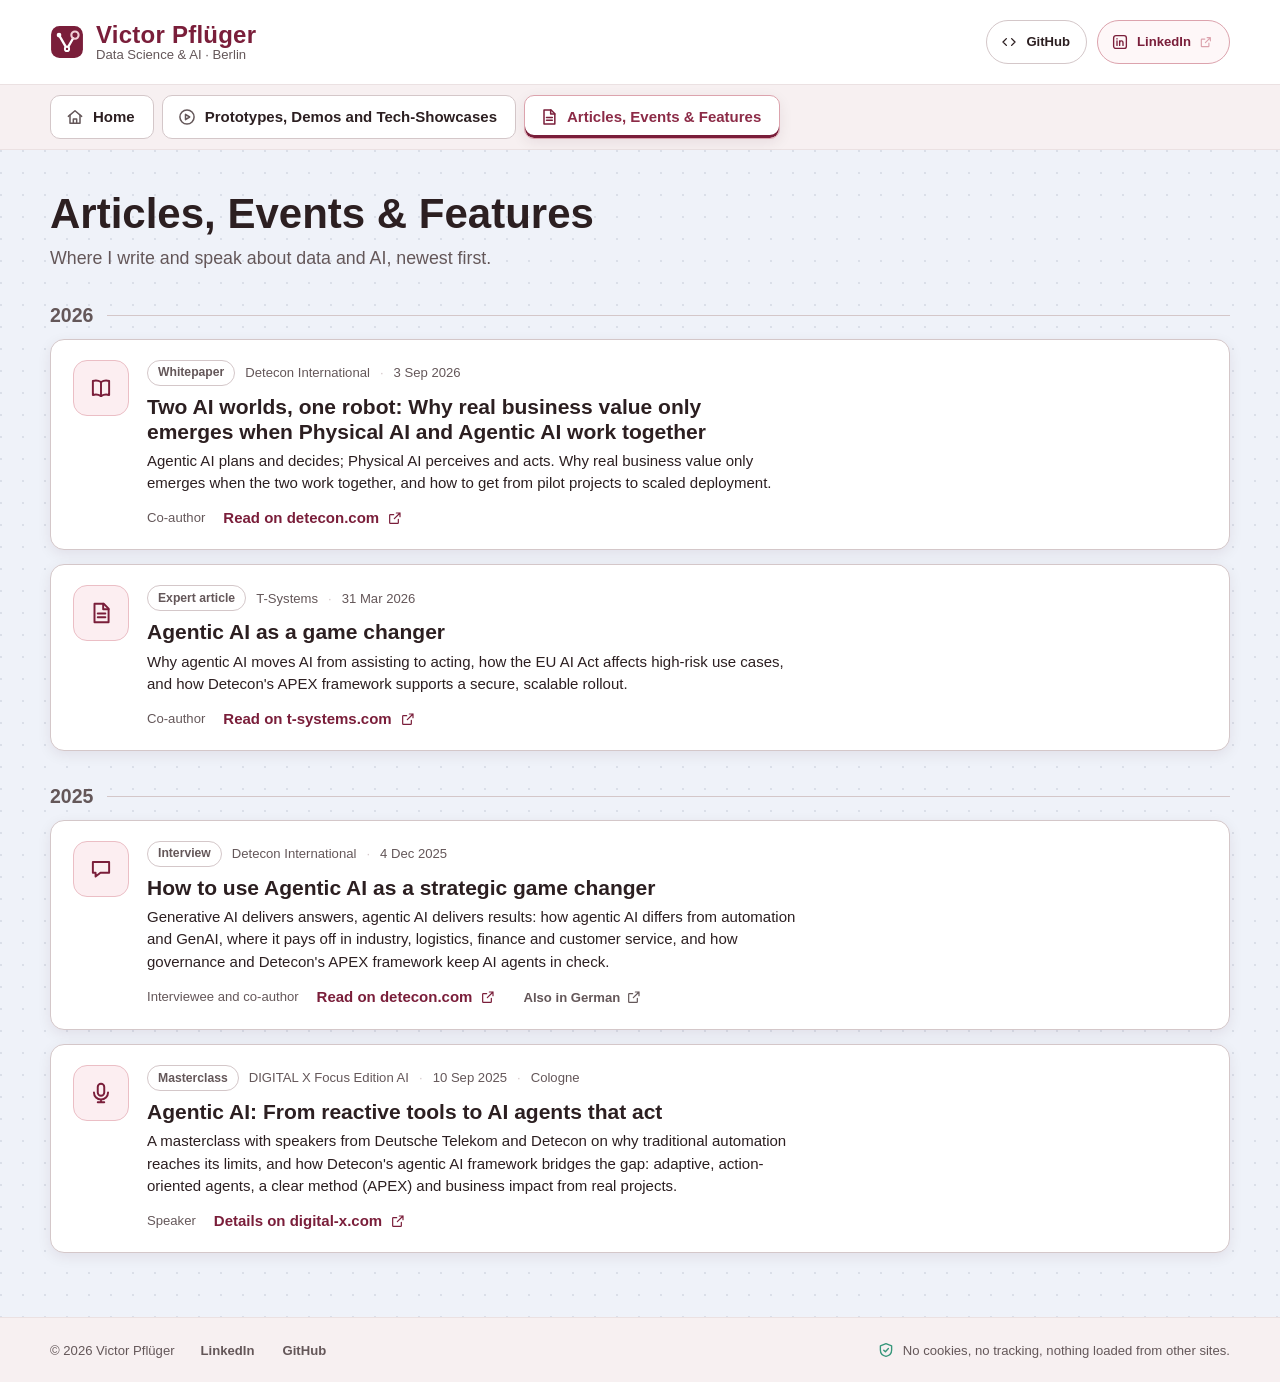
==== commit 156e0be0: "Add the DIGITAL X masterclass and Detecon interview; rename the showcase page Articles, Events & Fea" ====
--- a/articles.html
+++ b/articles.html
@@ -61,7 +61,7 @@
   <nav class="site-nav" aria-label="Main">
     <ul class="wrap nav-list">
       <li><a class="nav-link nav-home" href="index.html"><span class="icon"><svg viewBox="0 0 24 24" width="20" height="20" fill="none" stroke="currentColor" stroke-width="1.8" stroke-linecap="round" stroke-linejoin="round" aria-hidden="true" focusable="false"><path d="M4 11.2 12 4.5l8 6.7"/><path d="M6 9.8v9.7h12V9.8"/><path d="M10 19.5v-5h4v5"/></svg></span><span class="nav-text">Home</span></a></li>
-      <li><a class="nav-link" href="prototypes.html"><span class="icon"><svg viewBox="0 0 24 24" width="20" height="20" fill="none" stroke="currentColor" stroke-width="1.8" stroke-linecap="round" stroke-linejoin="round" aria-hidden="true" focusable="false"><circle cx="12" cy="12" r="8.5"/><path d="M10.2 8.8v6.4l5-3.2z"/></svg></span><span class="nav-text">Prototypes</span></a></li>
+      <li><a class="nav-link" href="prototypes.html"><span class="icon"><svg viewBox="0 0 24 24" width="20" height="20" fill="none" stroke="currentColor" stroke-width="1.8" stroke-linecap="round" stroke-linejoin="round" aria-hidden="true" focusable="false"><circle cx="12" cy="12" r="8.5"/><path d="M10.2 8.8v6.4l5-3.2z"/></svg></span><span class="nav-text">Prototypes, Demos and <span class="nowrap">Tech-Showcases</span></span></a></li>
       <li><a class="nav-link" href="articles.html" aria-current="page"><span class="icon"><svg viewBox="0 0 24 24" width="20" height="20" fill="none" stroke="currentColor" stroke-width="1.8" stroke-linecap="round" stroke-linejoin="round" aria-hidden="true" focusable="false"><path d="M6 3.5h8.5L19 8v12.5H6z"/><path d="M14 3.5v5h5"/><path d="M9 12.5h7M9 16h7"/></svg></span><span class="nav-text">Articles, Events &amp; Features</span></a></li>
     </ul>
   </nav>
--- a/css/site.css
+++ b/css/site.css
@@ -125,6 +125,8 @@
 .icon svg { display: block; }
 .visually-hidden { position: absolute !important; width: 1px; height: 1px; padding: 0; margin: -1px; overflow: hidden; clip: rect(0 0 0 0); white-space: nowrap; border: 0; }
 .num { font-variant-numeric: tabular-nums lining-nums; }
+/* Keeps a hyphenated word such as Tech-Showcases on one line. */
+.nowrap { white-space: nowrap; }
 
 .wrap { width: min(var(--page), 100% - 2 * var(--gutter)); margin-inline: auto; }
 
@@ -546,6 +548,12 @@
 .card:hover .card-go { color: var(--brand); }
 .card-desc { color: var(--text); line-height: 1.5; }
 .tags { display: flex; flex-wrap: wrap; gap: 6px; margin: 0; padding: 0; list-style: none; }
+/* What a card is (prototype, demo, tech-showcase): the first chip, with its icon and a firmer edge. */
+.chip-kind { color: var(--text); border-color: var(--border-control); }
+.chip-kind .icon { color: var(--text-muted); }
+/* A card's practical note, such as how to try it: quiet, with an info mark. */
+.card-note { display: flex; align-items: flex-start; gap: 8px; color: var(--text-muted); font-size: var(--fs-sm); line-height: 1.4; }
+.card-note .icon { margin-top: 1px; color: var(--text-faint); }
 .card-foot {
   display: flex; align-items: center; justify-content: space-between; flex-wrap: wrap;
   gap: 8px 12px;
@@ -583,6 +591,9 @@
 .card:hover .entry-title { color: var(--brand); }
 .entry-desc { margin-top: 6px; max-width: 78ch; color: var(--text); }
 .entry-foot { display: flex; flex-wrap: wrap; align-items: center; gap: 8px 18px; margin-top: 12px; }
+/* A link to the same piece in another language sits above the entry's own link. */
+/* The 44 px target reaches into the foot's spacing, so the row stays as low as the text beside it. */
+.entry-foot .btn { margin: -10px 0 -10px -6px; }
 .entry-role { color: var(--text-muted); font-size: var(--fs-sm); }
 
 /* Empty and no-script notes. */
@@ -670,15 +681,22 @@
   .ring-label, .acct-label { display: none; }
 }
 
-/* Phones: Home becomes an icon (its name stays for screen readers), the long label may wrap. */
-@media (max-width: 560px) {
-  .nav-list li:last-child { flex: 1 1 auto; }
+/* Narrow screens: Home becomes an icon (its name stays for screen readers), and the two long page
+   names share the rest of the row, wrapping onto a second or third line where they must. */
+@media (max-width: 760px) {
+  .nav-list li:first-child { flex: none; }
+  .nav-list li:not(:first-child) { flex: 1 1 auto; min-width: 0; }
+  .nav-list li:not(:first-child) .nav-link { width: 100%; }
   .nav-link { padding: 6px 14px 6px 12px; }
   .nav-link .nav-text { white-space: normal; }
   .nav-home { padding: 0; justify-content: center; }
   .nav-home .nav-text { position: absolute; width: 1px; height: 1px; padding: 0; margin: -1px; overflow: hidden; clip: rect(0 0 0 0); white-space: nowrap; border: 0; }
   .nav-list li:not(:first-child) .nav-link .icon { display: none; }
 }
+@media (max-width: 560px) {
+  .nav-link { font-size: var(--fs-sm); line-height: 1.25; padding: 6px 10px; }
+  .nav-home { padding: 0; }
+}
 
 @media (max-width: 400px) {
   .kpi { padding: 10px 12px 12px; }
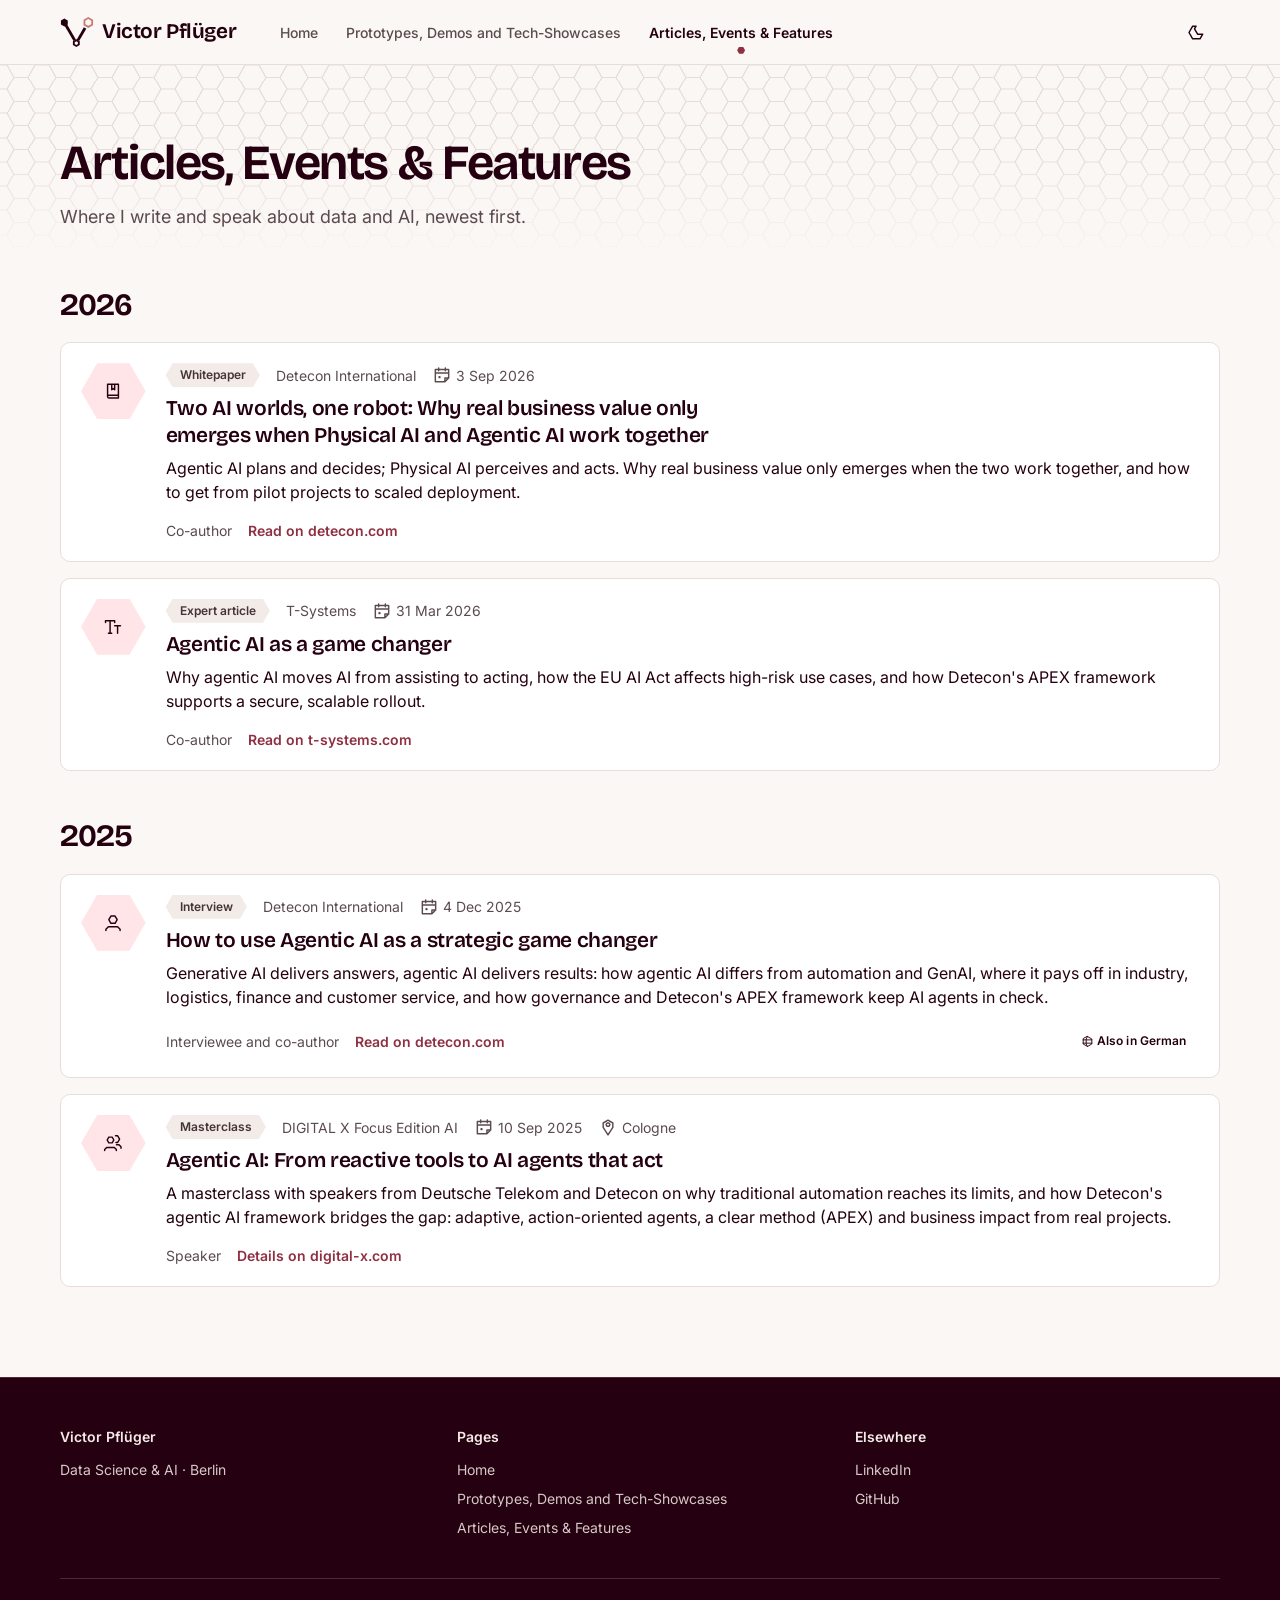
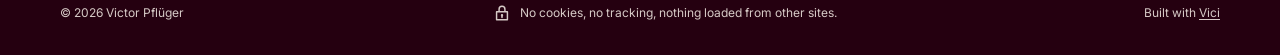
==== commit 7b0b7a47: "Rebuild the website on Vici The three pages now use Vici, Victor's design system (v1.0.0, copied unc" ====
--- a/articles.html
+++ b/articles.html
@@ -7,86 +7,90 @@
        anywhere else, and the browser enforces it. -->
   <meta http-equiv="Content-Security-Policy" content="default-src 'self'; script-src 'self'; style-src 'self'; img-src 'self' data:; font-src 'self'; connect-src 'none'; object-src 'none'; base-uri 'none'; form-action 'none'">
   <meta name="referrer" content="strict-origin-when-cross-origin">
-  <meta name="color-scheme" content="light">
-  <meta name="theme-color" content="#ffffff">
+  <meta name="color-scheme" content="light dark">
   <meta name="author" content="Victor Pflüger">
   <meta name="description" content="Articles, events and features by Victor Pflüger on data, agentic AI, physical AI and the EU AI Act.">
   <meta property="og:type" content="website">
   <meta property="og:title" content="Articles, Events & Features — Victor Pflüger">
   <meta property="og:description" content="Articles, events and features by Victor Pflüger on data, agentic AI, physical AI and the EU AI Act.">
   <title>Articles, Events &amp; Features — Victor Pflüger</title>
-  <link rel="icon" href="favicon.svg" type="image/svg+xml">
+  <link rel="icon" href="vici/assets/logo/favicon.svg" type="image/svg+xml">
 
-  <link rel="stylesheet" href="css/fonts.css">
-  <link rel="stylesheet" href="css/tokens.css">
+  <!-- The look comes from Victor's design system Vici, copied unchanged into vici/. -->
+  <link rel="stylesheet" href="vici/dist/vici.min.css">
   <link rel="stylesheet" href="css/site.css">
+  <script src="js/theme.js"></script>
+  <script src="vici/dist/vici.js" defer></script>
 
   <!-- The entries come from data/articles.js: add an article, event or feature there, not here. -->
   <script src="data/articles.js" defer></script>
   <script src="js/site.js" defer></script>
 </head>
 <body>
-  <a class="skip-link" href="#main">Skip to content</a>
+  <a class="vc-skip-link" href="#main">Skip to content</a>
 
-  <header class="site-header">
-    <div class="wrap header-bar">
-      <a class="brand" href="index.html">
-        <svg class="brand-mark" viewBox="0 0 32 32" aria-hidden="true" focusable="false">
-          <rect class="mark-tile" x="1" y="1" width="30" height="30" rx="8"/>
-          <path class="mark-line" d="M8.5 9.5 16 22.5l5.8-10.05"/>
-          <circle class="mark-start" cx="8.5" cy="9.5" r="2.2"/>
-          <circle class="mark-node" cx="16" cy="22.5" r="2"/>
-          <circle class="mark-ring" cx="23.5" cy="9.5" r="3.4"/>
-        </svg>
-        <span class="brand-text">
-          <span class="brand-name">Victor Pflüger</span>
-          <span class="brand-sub">Data Science &amp; AI · Berlin</span>
-        </span>
+  <header class="vc-header">
+    <div class="vc-header__inner">
+      <a class="vc-header__brand" href="index.html">
+        <img class="vc-when-light" src="vici/assets/logo/vertex/color.svg" alt="" width="28" height="26">
+        <img class="vc-when-dark" src="vici/assets/logo/vertex/dark.svg" alt="" width="28" height="26">
+        Victor Pflüger
       </a>
-
-      <div class="header-links">
-        <a class="pill" href="https://github.com/VictorPflueger" target="_blank" rel="noopener">
-          <span class="icon"><svg viewBox="0 0 24 24" width="18" height="18" fill="none" stroke="currentColor" stroke-width="1.8" stroke-linecap="round" stroke-linejoin="round" aria-hidden="true" focusable="false"><path d="M8.5 7.5 4 12l4.5 4.5M15.5 7.5 20 12l-4.5 4.5"/></svg></span>
-          <span class="pill-text">GitHub</span><span class="visually-hidden"> (GitHub profile, opens in a new tab)</span>
-        </a>
-        <a class="pill pill-brand" href="https://www.linkedin.com/in/victorpflueger" target="_blank" rel="noopener">
-          <span class="icon"><svg viewBox="0 0 24 24" width="18" height="18" fill="none" stroke="currentColor" stroke-width="1.8" stroke-linecap="round" stroke-linejoin="round" aria-hidden="true" focusable="false"><rect x="3.5" y="3.5" width="17" height="17" rx="3"/><path d="M8 10.5v6M8 7.6v.3M11.5 16.5v-6M11.5 13.2c0-1.7 1-2.7 2.4-2.7s2.1 1 2.1 2.7v3.3"/></svg></span>
-          <span class="pill-text">LinkedIn</span><span class="visually-hidden"> (LinkedIn profile, opens in a new tab)</span>
-          <span class="icon ext"><svg viewBox="0 0 24 24" width="14" height="14" fill="none" stroke="currentColor" stroke-width="2" stroke-linecap="round" stroke-linejoin="round" aria-hidden="true" focusable="false"><path d="M14 4.5h5.5V10M19.5 4.5L11 13M17 14v5a1 1 0 0 1-1 1H5a1 1 0 0 1-1-1V8a1 1 0 0 1 1-1h5"/></svg></span>
-        </a>
+      <nav class="vc-header__nav" aria-label="Main">
+        <a href="index.html">Home</a>
+        <a href="prototypes.html">Prototypes<span class="site-nav-more">, Demos and Tech-Showcases</span></a>
+        <a href="articles.html" aria-current="page">Articles<span class="site-nav-more">, Events &amp; Features</span></a>
+      </nav>
+      <div class="vc-header__actions">
+        <button type="button" class="vc-icon-button" data-vc-theme-toggle aria-label="Dark theme"><span class="vc-icon vc-icon--moon vc-when-light" aria-hidden="true"></span><span class="vc-icon vc-icon--sun vc-when-dark" aria-hidden="true"></span></button>
+        <button type="button" class="vc-icon-button vc-header__toggle" aria-expanded="false" aria-label="Menu"><span class="vc-icon vc-icon--menu" aria-hidden="true"></span></button>
       </div>
     </div>
   </header>
 
-  <nav class="site-nav" aria-label="Main">
-    <ul class="wrap nav-list">
-      <li><a class="nav-link nav-home" href="index.html"><span class="icon"><svg viewBox="0 0 24 24" width="20" height="20" fill="none" stroke="currentColor" stroke-width="1.8" stroke-linecap="round" stroke-linejoin="round" aria-hidden="true" focusable="false"><path d="M4 11.2 12 4.5l8 6.7"/><path d="M6 9.8v9.7h12V9.8"/><path d="M10 19.5v-5h4v5"/></svg></span><span class="nav-text">Home</span></a></li>
-      <li><a class="nav-link" href="prototypes.html"><span class="icon"><svg viewBox="0 0 24 24" width="20" height="20" fill="none" stroke="currentColor" stroke-width="1.8" stroke-linecap="round" stroke-linejoin="round" aria-hidden="true" focusable="false"><circle cx="12" cy="12" r="8.5"/><path d="M10.2 8.8v6.4l5-3.2z"/></svg></span><span class="nav-text">Prototypes, Demos and <span class="nowrap">Tech-Showcases</span></span></a></li>
-      <li><a class="nav-link" href="articles.html" aria-current="page"><span class="icon"><svg viewBox="0 0 24 24" width="20" height="20" fill="none" stroke="currentColor" stroke-width="1.8" stroke-linecap="round" stroke-linejoin="round" aria-hidden="true" focusable="false"><path d="M6 3.5h8.5L19 8v12.5H6z"/><path d="M14 3.5v5h5"/><path d="M9 12.5h7M9 16h7"/></svg></span><span class="nav-text">Articles, Events &amp; Features</span></a></li>
-    </ul>
-  </nav>
-
-  <main id="main" class="canvas" tabindex="-1">
-    <div class="wrap page-head">
-      <h1>Articles, Events &amp; Features</h1>
-      <p>Where I write and speak about data and AI, newest first.</p>
+  <main id="main" tabindex="-1">
+    <div class="site-page-head">
+      <div class="vc-container">
+        <h1 class="vc-h1">Articles, Events &amp; Features</h1>
+        <p class="vc-lead">Where I write and speak about data and AI, newest first.</p>
+      </div>
     </div>
-    <div class="wrap page-body">
+    <div class="vc-container site-page-body">
       <div id="article-list"></div>
       <noscript>
-        <div class="empty"><strong>This list needs JavaScript.</strong><span>My publications are also listed on <a href="https://www.linkedin.com/in/victorpflueger">LinkedIn</a>.</span></div>
+        <div class="vc-empty site-empty"><p class="vc-empty__title">This list needs JavaScript.</p><p class="vc-empty__text">My publications are also listed on <a href="https://www.linkedin.com/in/victorpflueger" rel="me">LinkedIn</a>.</p></div>
       </noscript>
     </div>
   </main>
 
-  <footer class="site-footer">
-    <div class="wrap footer-bar">
-      <ul class="footer-links">
-        <li class="footer-copy">© 2026 Victor Pflüger</li>
-        <li><a href="https://www.linkedin.com/in/victorpflueger" target="_blank" rel="noopener">LinkedIn<span class="visually-hidden"> (opens in a new tab)</span></a></li>
-        <li><a href="https://github.com/VictorPflueger" target="_blank" rel="noopener">GitHub<span class="visually-hidden"> (opens in a new tab)</span></a></li>
-      </ul>
-      <p class="footer-note"><span class="icon"><svg viewBox="0 0 24 24" width="18" height="18" fill="none" stroke="currentColor" stroke-width="1.8" stroke-linecap="round" stroke-linejoin="round" aria-hidden="true" focusable="false"><path d="M12 3.5l7.5 3v5.5c0 4.5-3.2 7.6-7.5 8.5-4.3-.9-7.5-4-7.5-8.5V6.5z"/><path d="M9 12.2l2.2 2.2 4-4.4"/></svg></span>No cookies, no tracking, nothing loaded from other sites.</p>
+  <footer class="vc-footer vc-footer--brand">
+    <div class="vc-container">
+      <div class="vc-footer__grid">
+        <div>
+          <p class="vc-footer__title">Victor Pflüger</p>
+          <p>Data Science &amp; AI · Berlin</p>
+        </div>
+        <nav aria-label="Pages">
+          <p class="vc-footer__title">Pages</p>
+          <ul>
+            <li><a href="index.html">Home</a></li>
+            <li><a href="prototypes.html">Prototypes, Demos and Tech-Showcases</a></li>
+            <li><a href="articles.html">Articles, Events &amp; Features</a></li>
+          </ul>
+        </nav>
+        <div>
+          <p class="vc-footer__title">Elsewhere</p>
+          <ul>
+            <li><a href="https://www.linkedin.com/in/victorpflueger" rel="me">LinkedIn</a></li>
+            <li><a href="https://github.com/VictorPflueger" rel="me">GitHub</a></li>
+          </ul>
+        </div>
+      </div>
+      <div class="vc-footer__bottom">
+        <span>© 2026 Victor Pflüger</span>
+        <span class="site-footer-note"><span class="vc-icon vc-icon--lock" aria-hidden="true"></span>No cookies, no tracking, nothing loaded from other sites.</span>
+        <span>Built with <a href="https://victorpflueger.github.io/ViciDesign/index.html">Vici</a></span>
+      </div>
     </div>
   </footer>
 </body>
--- a/vici/dist/vici.min.css
+++ b/vici/dist/vici.min.css
@@ -0,0 +1 @@
+@layer vici.tokens,vici.base,vici.layout,vici.components,vici.utilities;@font-face{font-family: 'Bricolage Grotesque';font-style: normal;font-display: swap;font-weight: 200 800;src: url('../assets/fonts/bricolage-grotesque-latin.woff2') format('woff2');unicode-range: U+0000-00FF,U+0131,U+0152-0153,U+02BB-02BC,U+02C6,U+02DA,U+02DC,U+0304,U+0308,U+0329,U+2000-206F,U+20AC,U+2122,U+2191,U+2193,U+2212,U+2215,U+FEFF,U+FFFD}@font-face{font-family: 'Bricolage Grotesque';font-style: normal;font-display: swap;font-weight: 200 800;src: url('../assets/fonts/bricolage-grotesque-latin-ext.woff2') format('woff2');unicode-range: U+0100-02BA,U+02BD-02C5,U+02C7-02CC,U+02CE-02D7,U+02DD-02FF,U+0304,U+0308,U+0329,U+1D00-1DBF,U+1E00-1E9F,U+1EF2-1EFF,U+2020,U+20A0-20AB,U+20AD-20C0,U+2113,U+2C60-2C7F,U+A720-A7FF}@font-face{font-family: 'Inter';font-style: normal;font-display: swap;font-weight: 100 900;src: url('../assets/fonts/inter-latin.woff2') format('woff2');unicode-range: U+0000-00FF,U+0131,U+0152-0153,U+02BB-02BC,U+02C6,U+02DA,U+02DC,U+0304,U+0308,U+0329,U+2000-206F,U+20AC,U+2122,U+2191,U+2193,U+2212,U+2215,U+FEFF,U+FFFD}@font-face{font-family: 'Inter';font-style: normal;font-display: swap;font-weight: 100 900;src: url('../assets/fonts/inter-latin-ext.woff2') format('woff2');unicode-range: U+0100-02BA,U+02BD-02C5,U+02C7-02CC,U+02CE-02D7,U+02DD-02FF,U+0304,U+0308,U+0329,U+1D00-1DBF,U+1E00-1E9F,U+1EF2-1EFF,U+2020,U+20A0-20AB,U+20AD-20C0,U+2113,U+2C60-2C7F,U+A720-A7FF}@font-face{font-family: 'Inter';font-style: italic;font-display: swap;font-weight: 100 900;src: url('../assets/fonts/inter-italic-latin.woff2') format('woff2');unicode-range: U+0000-00FF,U+0131,U+0152-0153,U+02BB-02BC,U+02C6,U+02DA,U+02DC,U+0304,U+0308,U+0329,U+2000-206F,U+20AC,U+2122,U+2191,U+2193,U+2212,U+2215,U+FEFF,U+FFFD}@font-face{font-family: 'Inter';font-style: italic;font-display: swap;font-weight: 100 900;src: url('../assets/fonts/inter-italic-latin-ext.woff2') format('woff2');unicode-range: U+0100-02BA,U+02BD-02C5,U+02C7-02CC,U+02CE-02D7,U+02DD-02FF,U+0304,U+0308,U+0329,U+1D00-1DBF,U+1E00-1E9F,U+1EF2-1EFF,U+2020,U+20A0-20AB,U+20AD-20C0,U+2113,U+2C60-2C7F,U+A720-A7FF}@font-face{font-family: 'JetBrains Mono';font-style: normal;font-display: swap;font-weight: 100 800;src: url('../assets/fonts/jetbrains-mono-latin.woff2') format('woff2');unicode-range: U+0000-00FF,U+0131,U+0152-0153,U+02BB-02BC,U+02C6,U+02DA,U+02DC,U+0304,U+0308,U+0329,U+2000-206F,U+20AC,U+2122,U+2191,U+2193,U+2212,U+2215,U+FEFF,U+FFFD}@font-face{font-family: 'JetBrains Mono';font-style: normal;font-display: swap;font-weight: 100 800;src: url('../assets/fonts/jetbrains-mono-latin-ext.woff2') format('woff2');unicode-range: U+0100-02BA,U+02BD-02C5,U+02C7-02CC,U+02CE-02D7,U+02DD-02FF,U+0304,U+0308,U+0329,U+1D00-1DBF,U+1E00-1E9F,U+1EF2-1EFF,U+2020,U+20A0-20AB,U+20AD-20C0,U+2113,U+2C60-2C7F,U+A720-A7FF}@font-face{font-family: 'Vici Mask';font-style: normal;font-display: block;src: url('../assets/fonts/vici-mask.woff2') format('woff2');unicode-range: U+2022,U+2219,U+25CF}@layer vici.tokens{:root{--vc-merlot-50: #fff4f4;--vc-merlot-100: #ffe5e7;--vc-merlot-200: #fcd2d5;--vc-merlot-300: #f4b9bb;--vc-merlot-400: #de9b98;--vc-merlot-500: #c77d74;--vc-merlot-600: #ab5558;--vc-merlot-700: #8f2f42;--vc-merlot-800: #5c1230;--vc-merlot-900: #3d051e;--vc-merlot-950: #250010;--vc-coral-50: #fff5f3;--vc-coral-100: #ffe8e3;--vc-coral-200: #ffd6cd;--vc-coral-300: #fcc0b4;--vc-coral-400: #efa295;--vc-coral-500: #d88071;--vc-coral-600: #b95d50;--vc-coral-700: #954238;--vc-coral-800: #6f2e28;--vc-coral-900: #4b1e19;--vc-coral-950: #2f110e;--vc-apricot-50: #fef6ef;--vc-apricot-100: #feeada;--vc-apricot-200: #fadac0;--vc-apricot-300: #f3c6a4;--vc-apricot-400: #e4ab7f;--vc-apricot-500: #cd8a56;--vc-apricot-600: #ae682d;--vc-apricot-700: #8c4c14;--vc-apricot-800: #69360a;--vc-apricot-900: #472307;--vc-apricot-950: #2c1404;--vc-honey-50: #faf7ee;--vc-honey-100: #f5eed9;--vc-honey-200: #ede0be;--vc-honey-300: #e2cfa0;--vc-honey-400: #d1b679;--vc-honey-500: #b8964d;--vc-honey-600: #9b751d;--vc-honey-700: #7b5800;--vc-honey-800: #5c4000;--vc-honey-900: #3e2900;--vc-honey-950: #261801;--vc-sage-50: #f3f9f4;--vc-sage-100: #e4f2e5;--vc-sage-200: #d0e8d3;--vc-sage-300: #badabe;--vc-sage-400: #9bc6a2;--vc-sage-500: #77aa81;--vc-sage-600: #538b60;--vc-sage-700: #396c46;--vc-sage-800: #275033;--vc-sage-900: #193521;--vc-sage-950: #0d2013;--vc-teal-50: #f0fafa;--vc-teal-100: #dcf3f3;--vc-teal-200: #c2eaea;--vc-teal-300: #a5dcdd;--vc-teal-400: #7ec8ca;--vc-teal-500: #50acaf;--vc-teal-600: #168d90;--vc-teal-700: #006d70;--vc-teal-800: #005053;--vc-teal-900: #003538;--vc-teal-950: #002022;--vc-fjord-50: #f2f8ff;--vc-fjord-100: #e1f0ff;--vc-fjord-200: #cce4fd;--vc-fjord-300: #b4d4f6;--vc-fjord-400: #94bde9;--vc-fjord-500: #709fd3;--vc-fjord-600: #4d7fb5;--vc-fjord-700: #356192;--vc-fjord-800: #25476e;--vc-fjord-900: #182f4a;--vc-fjord-950: #0d1c2e;--vc-lilac-50: #f9f6fe;--vc-lilac-100: #f2e9fd;--vc-lilac-200: #e8daf8;--vc-lilac-300: #dbc6f0;--vc-lilac-400: #c7ace1;--vc-lilac-500: #ac8bc9;--vc-lilac-600: #8d6aab;--vc-lilac-700: #6f4f89;--vc-lilac-800: #523966;--vc-lilac-900: #372544;--vc-lilac-950: #21152a;--vc-neutral-0: #ffffff;--vc-neutral-50: #fbf7f5;--vc-neutral-100: #f3ebe7;--vc-neutral-200: #e7ddda;--vc-neutral-300: #d6c9c6;--vc-neutral-400: #b2a4a3;--vc-neutral-500: #8e7f80;--vc-neutral-600: #716163;--vc-neutral-700: #5b4b4e;--vc-neutral-800: #453438;--vc-neutral-900: #301f24;--vc-neutral-950: #1e0e14;--vc-night-0: #0b0103;--vc-night-1: #180008;--vc-night-2: #250010;--vc-night-3: #2d0617;--vc-night-4: #350f1f;--vc-night-5: #3f1927;--vc-night-6: #4d2834;--vc-night-7: #67444e;--vc-night-8: #937178;--vc-night-accent: #4e2532;--vc-night-info: #192a44;--vc-night-success: #1a301f;--vc-night-warning: #3b2502;--vc-night-danger: #471b18;--vc-night-feature: #35213f;--vc-font-display: 'Bricolage Grotesque',ui-sans-serif,system-ui,'Segoe UI','Helvetica Neue',Arial,sans-serif;--vc-font-text: Inter,ui-sans-serif,system-ui,'Segoe UI','Helvetica Neue',Arial,sans-serif;--vc-font-mono: 'JetBrains Mono',ui-monospace,SFMono-Regular,Menlo,Consolas,monospace;--vc-weight-regular: 400;--vc-weight-medium: 500;--vc-weight-semibold: 600;--vc-weight-bold: 700;--vc-weight-display: 650;--vc-font-size-2xs: 0.6875rem;--vc-font-size-xs: 0.75rem;--vc-font-size-sm: 0.875rem;--vc-font-size-md: 1rem;--vc-font-size-lg: 1.125rem;--vc-font-size-xl: 1.3125rem;--vc-font-size-2xl: 1.5625rem;--vc-font-size-3xl: clamp(1.625rem,1.42rem + 0.8vw,1.9375rem);--vc-font-size-4xl: clamp(1.9375rem,1.6rem + 1.4vw,2.4375rem);--vc-font-size-5xl: clamp(2.375rem,1.8rem + 2.4vw,3.0625rem);--vc-font-size-6xl: clamp(2.875rem,2rem + 3.6vw,3.875rem);--vc-font-size-7xl: clamp(3.25rem,2rem + 5.2vw,4.875rem);--vc-leading-none: 1;--vc-leading-tight: 1.08;--vc-leading-snug: 1.22;--vc-leading-normal: 1.5;--vc-leading-relaxed: 1.65;--vc-tracking-display: -0.028em;--vc-tracking-heading: -0.016em;--vc-tracking-normal: 0em;--vc-tracking-caps: 0.09em;--vc-space-0: 0px;--vc-space-1: 4px;--vc-space-2: 8px;--vc-space-3: 12px;--vc-space-4: 16px;--vc-space-5: 20px;--vc-space-6: 24px;--vc-space-8: 32px;--vc-space-10: 40px;--vc-space-12: 48px;--vc-space-16: 64px;--vc-space-20: 80px;--vc-space-24: 96px;--vc-space-32: 128px;--vc-space-hair: 2px;--vc-radius-none: 0px;--vc-radius-xs: 2px;--vc-radius-sm: 4px;--vc-radius-md: 6px;--vc-radius-lg: 10px;--vc-radius-xl: 16px;--vc-cell-2xs: 0.5rem;--vc-cell-xs: 1rem;--vc-cell-sm: 1.5rem;--vc-cell-md: 2rem;--vc-cell-lg: 2.5rem;--vc-cell-xl: 3.5rem;--vc-cell-2xl: 5rem;--vc-cell-3xl: 7.5rem;--vc-control-sm: 2rem;--vc-control-md: 2.5rem;--vc-control-lg: 3rem;--vc-stroke-thin: 1px;--vc-stroke-thick: 2px;--vc-stroke-focus: 2px;--vc-duration-instant: 70ms;--vc-duration-quick: 130ms;--vc-duration-base: 210ms;--vc-duration-slow: 340ms;--vc-duration-deliberate: 540ms;--vc-ease-standard: cubic-bezier(0.32,0.08,0.24,1);--vc-ease-enter: cubic-bezier(0.12,0.76,0.32,1);--vc-ease-exit: cubic-bezier(0.52,0,0.84,0.36);--vc-ease-bounce: cubic-bezier(0.3,1.36,0.56,1);--vc-z-base: 0;--vc-z-raised: 10;--vc-z-sticky: 100;--vc-z-header: 200;--vc-z-dropdown: 300;--vc-z-overlay: 400;--vc-z-modal: 500;--vc-z-toast: 600;--vc-z-tooltip: 700;--vc-breakpoint-sm: 480px;--vc-breakpoint-md: 768px;--vc-breakpoint-lg: 1024px;--vc-breakpoint-xl: 1280px;--vc-breakpoint-2xl: 1536px;--vc-container-prose: 68ch;--vc-container-narrow: 760px;--vc-container-content: 1160px;--vc-container-wide: 1400px}:root,[data-theme='light'],[class*='vc-tint-']{color-scheme: light;--vc-bg: var(--vc-neutral-50);--vc-bg-subtle: var(--vc-neutral-100);--vc-bg-sunken: var(--vc-neutral-100);--vc-surface: var(--vc-neutral-0);--vc-surface-raised: var(--vc-neutral-0);--vc-surface-hover: var(--vc-merlot-50);--vc-surface-pressed: var(--vc-merlot-100);--vc-surface-selected: var(--vc-merlot-100);--vc-surface-inverse: var(--vc-merlot-950);--vc-scrim: var(--vc-merlot-950);--vc-text: var(--vc-merlot-950);--vc-text-muted: var(--vc-neutral-700);--vc-text-subtle: var(--vc-neutral-600);--vc-text-disabled: var(--vc-neutral-400);--vc-text-inverse: var(--vc-neutral-100);--vc-text-link: var(--vc-merlot-700);--vc-text-link-hover: var(--vc-merlot-950);--vc-border-subtle: var(--vc-neutral-200);--vc-border: var(--vc-neutral-300);--vc-border-strong: var(--vc-neutral-500);--vc-accent: var(--vc-merlot-950);--vc-accent-hover: var(--vc-merlot-800);--vc-accent-pressed: var(--vc-merlot-900);--vc-on-accent: var(--vc-neutral-50);--vc-accent-soft: var(--vc-merlot-100);--vc-accent-soft-hover: var(--vc-merlot-200);--vc-on-accent-soft: var(--vc-merlot-950);--vc-accent-text: var(--vc-merlot-700);--vc-focus: var(--vc-merlot-700);--vc-shadow-color: var(--vc-merlot-950);--vc-info-bg: var(--vc-fjord-100);--vc-info-border: var(--vc-fjord-300);--vc-info-text: var(--vc-fjord-800);--vc-info-solid: var(--vc-fjord-700);--vc-info-on-solid: var(--vc-neutral-0);--vc-success-bg: var(--vc-sage-100);--vc-success-border: var(--vc-sage-300);--vc-success-text: var(--vc-sage-800);--vc-success-solid: var(--vc-sage-700);--vc-success-on-solid: var(--vc-neutral-0);--vc-warning-bg: var(--vc-honey-100);--vc-warning-border: var(--vc-honey-400);--vc-warning-text: var(--vc-honey-800);--vc-warning-solid: var(--vc-honey-300);--vc-warning-on-solid: var(--vc-honey-950);--vc-danger-bg: var(--vc-coral-100);--vc-danger-border: var(--vc-coral-300);--vc-danger-text: var(--vc-coral-800);--vc-danger-solid: var(--vc-coral-700);--vc-danger-on-solid: var(--vc-neutral-0);--vc-feature-bg: var(--vc-lilac-100);--vc-feature-border: var(--vc-lilac-300);--vc-feature-text: var(--vc-lilac-800);--vc-feature-solid: var(--vc-lilac-700);--vc-feature-on-solid: var(--vc-neutral-0);--vc-neutral-bg: var(--vc-neutral-100);--vc-neutral-border: var(--vc-neutral-300);--vc-neutral-text: var(--vc-neutral-800);--vc-neutral-solid: var(--vc-neutral-700);--vc-neutral-on-solid: var(--vc-neutral-0);--vc-data-1: var(--vc-merlot-800);--vc-data-2: var(--vc-teal-700);--vc-data-3: var(--vc-apricot-600);--vc-data-4: var(--vc-fjord-800);--vc-data-5: var(--vc-lilac-600);--vc-data-6: var(--vc-honey-800);--vc-data-7: var(--vc-neutral-500);--vc-data-8: var(--vc-neutral-700);--vc-data-pastel-1: var(--vc-merlot-200);--vc-data-pastel-2: var(--vc-teal-200);--vc-data-pastel-3: var(--vc-apricot-200);--vc-data-pastel-4: var(--vc-fjord-200);--vc-data-pastel-5: var(--vc-lilac-200);--vc-data-pastel-6: var(--vc-honey-200);--vc-data-pastel-7: var(--vc-neutral-200);--vc-data-pastel-8: var(--vc-neutral-300);--vc-seq-1: var(--vc-merlot-100);--vc-seq-2: var(--vc-merlot-200);--vc-seq-3: var(--vc-merlot-300);--vc-seq-4: var(--vc-merlot-500);--vc-seq-5: var(--vc-merlot-700);--vc-seq-6: var(--vc-merlot-800);--vc-seq-7: var(--vc-merlot-950);--vc-div-1: var(--vc-coral-700);--vc-div-2: var(--vc-coral-400);--vc-div-3: var(--vc-coral-200);--vc-div-4: var(--vc-neutral-100);--vc-div-5: var(--vc-fjord-200);--vc-div-6: var(--vc-fjord-400);--vc-div-7: var(--vc-fjord-700);--vc-chart-grid: var(--vc-neutral-200);--vc-chart-axis: var(--vc-neutral-600);--vc-rating: var(--vc-honey-600);--vc-knob: var(--vc-neutral-0);--vc-track: var(--vc-neutral-200);--vc-platform-mark: #000000;--vc-aurora-1: var(--vc-merlot-200);--vc-aurora-2: var(--vc-lilac-200);--vc-aurora-3: var(--vc-apricot-100);--vc-shadow-sm: 0px 1px 2px 0px rgb(37 0 16 / 0.08),0px 1px 1px 0px rgb(37 0 16 / 0.04);--vc-shadow-md: 0px 4px 12px -2px rgb(37 0 16 / 0.12),0px 2px 4px -1px rgb(37 0 16 / 0.06);--vc-shadow-lg: 0px 14px 32px -8px rgb(37 0 16 / 0.2),0px 4px 10px -4px rgb(37 0 16 / 0.08);--vc-shadow-xl: 0px 28px 60px -12px rgb(37 0 16 / 0.3),0px 8px 18px -8px rgb(37 0 16 / 0.12);--vc-select-chevron: url("data:image/svg+xml,%3Csvg xmlns='http://www.w3.org/2000/svg' viewBox='0 0 24 24' fill='none' stroke='%235b4b4e' stroke-width='2' stroke-linecap='round' stroke-linejoin='round'%3E%3Cpath d='M5.5 10.25 L12 14 L18.5 10.25'/%3E%3C/svg%3E");--vc-honeycomb-pattern: url("data:image/svg+xml,%3Csvg xmlns='http://www.w3.org/2000/svg' width='42' height='24.249' viewBox='0 0 42 24.249'%3E%3Cg fill='none' stroke='%23e7ddda' stroke-width='1'%3E%3Cpolygon points='14,12.12 7,24.25 -7,24.25 -14,12.12 -7,0 7,0'/%3E%3Cpolygon points='56,12.12 49,24.25 35,24.25 28,12.12 35,0 49,0'/%3E%3Cpolygon points='35,0 28,12.12 14,12.12 7,0 14,-12.12 28,-12.12'/%3E%3Cpolygon points='35,24.25 28,36.37 14,36.37 7,24.25 14,12.12 28,12.12'/%3E%3C/g%3E%3C/svg%3E");--vc-platform-mark-filter: none;--vc-honeycomb-pattern-size: 42px 24.249px}@media (prefers-color-scheme: dark){:root:not([data-theme='light']){color-scheme: dark;--vc-bg: var(--vc-night-2);--vc-bg-subtle: var(--vc-night-1);--vc-bg-sunken: var(--vc-night-1);--vc-surface: var(--vc-night-3);--vc-surface-raised: var(--vc-night-4);--vc-surface-hover: var(--vc-night-5);--vc-surface-pressed: var(--vc-night-6);--vc-surface-selected: var(--vc-night-accent);--vc-surface-inverse: var(--vc-neutral-100);--vc-scrim: var(--vc-night-1);--vc-text: var(--vc-neutral-100);--vc-text-muted: var(--vc-neutral-300);--vc-text-subtle: var(--vc-neutral-400);--vc-text-disabled: var(--vc-neutral-600);--vc-text-inverse: var(--vc-merlot-950);--vc-text-link: var(--vc-merlot-200);--vc-text-link-hover: var(--vc-neutral-50);--vc-border-subtle: var(--vc-night-6);--vc-border: var(--vc-night-7);--vc-border-strong: var(--vc-night-8);--vc-accent: var(--vc-merlot-200);--vc-accent-hover: var(--vc-merlot-100);--vc-accent-pressed: var(--vc-merlot-300);--vc-on-accent: var(--vc-merlot-950);--vc-accent-soft: var(--vc-night-accent);--vc-accent-soft-hover: var(--vc-night-6);--vc-on-accent-soft: var(--vc-merlot-100);--vc-accent-text: var(--vc-merlot-200);--vc-focus: var(--vc-merlot-300);--vc-shadow-color: var(--vc-night-0);--vc-info-bg: var(--vc-night-info);--vc-info-border: var(--vc-fjord-700);--vc-info-text: var(--vc-fjord-200);--vc-info-solid: var(--vc-fjord-300);--vc-info-on-solid: var(--vc-fjord-950);--vc-success-bg: var(--vc-night-success);--vc-success-border: var(--vc-sage-700);--vc-success-text: var(--vc-sage-200);--vc-success-solid: var(--vc-sage-300);--vc-success-on-solid: var(--vc-sage-950);--vc-warning-bg: var(--vc-night-warning);--vc-warning-border: var(--vc-honey-700);--vc-warning-text: var(--vc-honey-200);--vc-warning-solid: var(--vc-honey-300);--vc-warning-on-solid: var(--vc-honey-950);--vc-danger-bg: var(--vc-night-danger);--vc-danger-border: var(--vc-coral-700);--vc-danger-text: var(--vc-coral-200);--vc-danger-solid: var(--vc-coral-300);--vc-danger-on-solid: var(--vc-coral-950);--vc-feature-bg: var(--vc-night-feature);--vc-feature-border: var(--vc-lilac-700);--vc-feature-text: var(--vc-lilac-200);--vc-feature-solid: var(--vc-lilac-300);--vc-feature-on-solid: var(--vc-lilac-950);--vc-neutral-bg: var(--vc-night-4);--vc-neutral-border: var(--vc-night-7);--vc-neutral-text: var(--vc-neutral-200);--vc-neutral-solid: var(--vc-neutral-300);--vc-neutral-on-solid: var(--vc-neutral-950);--vc-data-1: var(--vc-merlot-400);--vc-data-2: var(--vc-teal-200);--vc-data-3: var(--vc-apricot-300);--vc-data-4: var(--vc-fjord-400);--vc-data-5: var(--vc-lilac-500);--vc-data-6: var(--vc-honey-500);--vc-data-7: var(--vc-neutral-400);--vc-data-8: var(--vc-neutral-200);--vc-data-pastel-1: var(--vc-merlot-800);--vc-data-pastel-2: var(--vc-teal-800);--vc-data-pastel-3: var(--vc-apricot-800);--vc-data-pastel-4: var(--vc-fjord-800);--vc-data-pastel-5: var(--vc-lilac-800);--vc-data-pastel-6: var(--vc-honey-800);--vc-data-pastel-7: var(--vc-night-6);--vc-data-pastel-8: var(--vc-night-7);--vc-seq-1: var(--vc-merlot-900);--vc-seq-2: var(--vc-merlot-800);--vc-seq-3: var(--vc-merlot-700);--vc-seq-4: var(--vc-merlot-500);--vc-seq-5: var(--vc-merlot-300);--vc-seq-6: var(--vc-merlot-200);--vc-seq-7: var(--vc-merlot-50);--vc-div-1: var(--vc-coral-300);--vc-div-2: var(--vc-coral-600);--vc-div-3: var(--vc-coral-800);--vc-div-4: var(--vc-night-5);--vc-div-5: var(--vc-fjord-800);--vc-div-6: var(--vc-fjord-600);--vc-div-7: var(--vc-fjord-300);--vc-chart-grid: var(--vc-night-6);--vc-chart-axis: var(--vc-neutral-400);--vc-rating: var(--vc-honey-300);--vc-knob: var(--vc-neutral-100);--vc-track: var(--vc-night-6);--vc-platform-mark: var(--vc-neutral-0);--vc-aurora-1: var(--vc-merlot-800);--vc-aurora-2: var(--vc-lilac-900);--vc-aurora-3: var(--vc-night-accent);--vc-shadow-sm: 0px 1px 2px 0px rgb(11 1 3 / 0.208),0px 1px 1px 0px rgb(11 1 3 / 0.104);--vc-shadow-md: 0px 4px 12px -2px rgb(11 1 3 / 0.312),0px 2px 4px -1px rgb(11 1 3 / 0.156);--vc-shadow-lg: 0px 14px 32px -8px rgb(11 1 3 / 0.52),0px 4px 10px -4px rgb(11 1 3 / 0.208);--vc-shadow-xl: 0px 28px 60px -12px rgb(11 1 3 / 0.7),0px 8px 18px -8px rgb(11 1 3 / 0.312);--vc-select-chevron: url("data:image/svg+xml,%3Csvg xmlns='http://www.w3.org/2000/svg' viewBox='0 0 24 24' fill='none' stroke='%23d6c9c6' stroke-width='2' stroke-linecap='round' stroke-linejoin='round'%3E%3Cpath d='M5.5 10.25 L12 14 L18.5 10.25'/%3E%3C/svg%3E");--vc-honeycomb-pattern: url("data:image/svg+xml,%3Csvg xmlns='http://www.w3.org/2000/svg' width='42' height='24.249' viewBox='0 0 42 24.249'%3E%3Cg fill='none' stroke='%234d2834' stroke-width='1'%3E%3Cpolygon points='14,12.12 7,24.25 -7,24.25 -14,12.12 -7,0 7,0'/%3E%3Cpolygon points='56,12.12 49,24.25 35,24.25 28,12.12 35,0 49,0'/%3E%3Cpolygon points='35,0 28,12.12 14,12.12 7,0 14,-12.12 28,-12.12'/%3E%3Cpolygon points='35,24.25 28,36.37 14,36.37 7,24.25 14,12.12 28,12.12'/%3E%3C/g%3E%3C/svg%3E");--vc-platform-mark-filter: brightness(0) invert(1);--vc-honeycomb-pattern-size: 42px 24.249px}}[data-theme='dark'],.vc-footer--brand{color-scheme: dark;--vc-bg: var(--vc-night-2);--vc-bg-subtle: var(--vc-night-1);--vc-bg-sunken: var(--vc-night-1);--vc-surface: var(--vc-night-3);--vc-surface-raised: var(--vc-night-4);--vc-surface-hover: var(--vc-night-5);--vc-surface-pressed: var(--vc-night-6);--vc-surface-selected: var(--vc-night-accent);--vc-surface-inverse: var(--vc-neutral-100);--vc-scrim: var(--vc-night-1);--vc-text: var(--vc-neutral-100);--vc-text-muted: var(--vc-neutral-300);--vc-text-subtle: var(--vc-neutral-400);--vc-text-disabled: var(--vc-neutral-600);--vc-text-inverse: var(--vc-merlot-950);--vc-text-link: var(--vc-merlot-200);--vc-text-link-hover: var(--vc-neutral-50);--vc-border-subtle: var(--vc-night-6);--vc-border: var(--vc-night-7);--vc-border-strong: var(--vc-night-8);--vc-accent: var(--vc-merlot-200);--vc-accent-hover: var(--vc-merlot-100);--vc-accent-pressed: var(--vc-merlot-300);--vc-on-accent: var(--vc-merlot-950);--vc-accent-soft: var(--vc-night-accent);--vc-accent-soft-hover: var(--vc-night-6);--vc-on-accent-soft: var(--vc-merlot-100);--vc-accent-text: var(--vc-merlot-200);--vc-focus: var(--vc-merlot-300);--vc-shadow-color: var(--vc-night-0);--vc-info-bg: var(--vc-night-info);--vc-info-border: var(--vc-fjord-700);--vc-info-text: var(--vc-fjord-200);--vc-info-solid: var(--vc-fjord-300);--vc-info-on-solid: var(--vc-fjord-950);--vc-success-bg: var(--vc-night-success);--vc-success-border: var(--vc-sage-700);--vc-success-text: var(--vc-sage-200);--vc-success-solid: var(--vc-sage-300);--vc-success-on-solid: var(--vc-sage-950);--vc-warning-bg: var(--vc-night-warning);--vc-warning-border: var(--vc-honey-700);--vc-warning-text: var(--vc-honey-200);--vc-warning-solid: var(--vc-honey-300);--vc-warning-on-solid: var(--vc-honey-950);--vc-danger-bg: var(--vc-night-danger);--vc-danger-border: var(--vc-coral-700);--vc-danger-text: var(--vc-coral-200);--vc-danger-solid: var(--vc-coral-300);--vc-danger-on-solid: var(--vc-coral-950);--vc-feature-bg: var(--vc-night-feature);--vc-feature-border: var(--vc-lilac-700);--vc-feature-text: var(--vc-lilac-200);--vc-feature-solid: var(--vc-lilac-300);--vc-feature-on-solid: var(--vc-lilac-950);--vc-neutral-bg: var(--vc-night-4);--vc-neutral-border: var(--vc-night-7);--vc-neutral-text: var(--vc-neutral-200);--vc-neutral-solid: var(--vc-neutral-300);--vc-neutral-on-solid: var(--vc-neutral-950);--vc-data-1: var(--vc-merlot-400);--vc-data-2: var(--vc-teal-200);--vc-data-3: var(--vc-apricot-300);--vc-data-4: var(--vc-fjord-400);--vc-data-5: var(--vc-lilac-500);--vc-data-6: var(--vc-honey-500);--vc-data-7: var(--vc-neutral-400);--vc-data-8: var(--vc-neutral-200);--vc-data-pastel-1: var(--vc-merlot-800);--vc-data-pastel-2: var(--vc-teal-800);--vc-data-pastel-3: var(--vc-apricot-800);--vc-data-pastel-4: var(--vc-fjord-800);--vc-data-pastel-5: var(--vc-lilac-800);--vc-data-pastel-6: var(--vc-honey-800);--vc-data-pastel-7: var(--vc-night-6);--vc-data-pastel-8: var(--vc-night-7);--vc-seq-1: var(--vc-merlot-900);--vc-seq-2: var(--vc-merlot-800);--vc-seq-3: var(--vc-merlot-700);--vc-seq-4: var(--vc-merlot-500);--vc-seq-5: var(--vc-merlot-300);--vc-seq-6: var(--vc-merlot-200);--vc-seq-7: var(--vc-merlot-50);--vc-div-1: var(--vc-coral-300);--vc-div-2: var(--vc-coral-600);--vc-div-3: var(--vc-coral-800);--vc-div-4: var(--vc-night-5);--vc-div-5: var(--vc-fjord-800);--vc-div-6: var(--vc-fjord-600);--vc-div-7: var(--vc-fjord-300);--vc-chart-grid: var(--vc-night-6);--vc-chart-axis: var(--vc-neutral-400);--vc-rating: var(--vc-honey-300);--vc-knob: var(--vc-neutral-100);--vc-track: var(--vc-night-6);--vc-platform-mark: var(--vc-neutral-0);--vc-aurora-1: var(--vc-merlot-800);--vc-aurora-2: var(--vc-lilac-900);--vc-aurora-3: var(--vc-night-accent);--vc-shadow-sm: 0px 1px 2px 0px rgb(11 1 3 / 0.208),0px 1px 1px 0px rgb(11 1 3 / 0.104);--vc-shadow-md: 0px 4px 12px -2px rgb(11 1 3 / 0.312),0px 2px 4px -1px rgb(11 1 3 / 0.156);--vc-shadow-lg: 0px 14px 32px -8px rgb(11 1 3 / 0.52),0px 4px 10px -4px rgb(11 1 3 / 0.208);--vc-shadow-xl: 0px 28px 60px -12px rgb(11 1 3 / 0.7),0px 8px 18px -8px rgb(11 1 3 / 0.312);--vc-select-chevron: url("data:image/svg+xml,%3Csvg xmlns='http://www.w3.org/2000/svg' viewBox='0 0 24 24' fill='none' stroke='%23d6c9c6' stroke-width='2' stroke-linecap='round' stroke-linejoin='round'%3E%3Cpath d='M5.5 10.25 L12 14 L18.5 10.25'/%3E%3C/svg%3E");--vc-honeycomb-pattern: url("data:image/svg+xml,%3Csvg xmlns='http://www.w3.org/2000/svg' width='42' height='24.249' viewBox='0 0 42 24.249'%3E%3Cg fill='none' stroke='%234d2834' stroke-width='1'%3E%3Cpolygon points='14,12.12 7,24.25 -7,24.25 -14,12.12 -7,0 7,0'/%3E%3Cpolygon points='56,12.12 49,24.25 35,24.25 28,12.12 35,0 49,0'/%3E%3Cpolygon points='35,0 28,12.12 14,12.12 7,0 14,-12.12 28,-12.12'/%3E%3Cpolygon points='35,24.25 28,36.37 14,36.37 7,24.25 14,12.12 28,12.12'/%3E%3C/g%3E%3C/svg%3E");--vc-platform-mark-filter: brightness(0) invert(1);--vc-honeycomb-pattern-size: 42px 24.249px}.vc-surface-inverse{color-scheme: dark;--vc-bg: var(--vc-night-2);--vc-bg-subtle: var(--vc-night-1);--vc-bg-sunken: var(--vc-night-1);--vc-surface: var(--vc-night-3);--vc-surface-raised: var(--vc-night-4);--vc-surface-hover: var(--vc-night-5);--vc-surface-pressed: var(--vc-night-6);--vc-surface-selected: var(--vc-night-accent);--vc-surface-inverse: var(--vc-neutral-100);--vc-scrim: var(--vc-night-1);--vc-text: var(--vc-neutral-100);--vc-text-muted: var(--vc-neutral-300);--vc-text-subtle: var(--vc-neutral-400);--vc-text-disabled: var(--vc-neutral-600);--vc-text-inverse: var(--vc-merlot-950);--vc-text-link: var(--vc-merlot-200);--vc-text-link-hover: var(--vc-neutral-50);--vc-border-subtle: var(--vc-night-6);--vc-border: var(--vc-night-7);--vc-border-strong: var(--vc-night-8);--vc-accent: var(--vc-merlot-200);--vc-accent-hover: var(--vc-merlot-100);--vc-accent-pressed: var(--vc-merlot-300);--vc-on-accent: var(--vc-merlot-950);--vc-accent-soft: var(--vc-night-accent);--vc-accent-soft-hover: var(--vc-night-6);--vc-on-accent-soft: var(--vc-merlot-100);--vc-accent-text: var(--vc-merlot-200);--vc-focus: var(--vc-merlot-300);--vc-shadow-color: var(--vc-night-0);--vc-info-bg: var(--vc-night-info);--vc-info-border: var(--vc-fjord-700);--vc-info-text: var(--vc-fjord-200);--vc-info-solid: var(--vc-fjord-300);--vc-info-on-solid: var(--vc-fjord-950);--vc-success-bg: var(--vc-night-success);--vc-success-border: var(--vc-sage-700);--vc-success-text: var(--vc-sage-200);--vc-success-solid: var(--vc-sage-300);--vc-success-on-solid: var(--vc-sage-950);--vc-warning-bg: var(--vc-night-warning);--vc-warning-border: var(--vc-honey-700);--vc-warning-text: var(--vc-honey-200);--vc-warning-solid: var(--vc-honey-300);--vc-warning-on-solid: var(--vc-honey-950);--vc-danger-bg: var(--vc-night-danger);--vc-danger-border: var(--vc-coral-700);--vc-danger-text: var(--vc-coral-200);--vc-danger-solid: var(--vc-coral-300);--vc-danger-on-solid: var(--vc-coral-950);--vc-feature-bg: var(--vc-night-feature);--vc-feature-border: var(--vc-lilac-700);--vc-feature-text: var(--vc-lilac-200);--vc-feature-solid: var(--vc-lilac-300);--vc-feature-on-solid: var(--vc-lilac-950);--vc-neutral-bg: var(--vc-night-4);--vc-neutral-border: var(--vc-night-7);--vc-neutral-text: var(--vc-neutral-200);--vc-neutral-solid: var(--vc-neutral-300);--vc-neutral-on-solid: var(--vc-neutral-950);--vc-data-1: var(--vc-merlot-400);--vc-data-2: var(--vc-teal-200);--vc-data-3: var(--vc-apricot-300);--vc-data-4: var(--vc-fjord-400);--vc-data-5: var(--vc-lilac-500);--vc-data-6: var(--vc-honey-500);--vc-data-7: var(--vc-neutral-400);--vc-data-8: var(--vc-neutral-200);--vc-data-pastel-1: var(--vc-merlot-800);--vc-data-pastel-2: var(--vc-teal-800);--vc-data-pastel-3: var(--vc-apricot-800);--vc-data-pastel-4: var(--vc-fjord-800);--vc-data-pastel-5: var(--vc-lilac-800);--vc-data-pastel-6: var(--vc-honey-800);--vc-data-pastel-7: var(--vc-night-6);--vc-data-pastel-8: var(--vc-night-7);--vc-seq-1: var(--vc-merlot-900);--vc-seq-2: var(--vc-merlot-800);--vc-seq-3: var(--vc-merlot-700);--vc-seq-4: var(--vc-merlot-500);--vc-seq-5: var(--vc-merlot-300);--vc-seq-6: var(--vc-merlot-200);--vc-seq-7: var(--vc-merlot-50);--vc-div-1: var(--vc-coral-300);--vc-div-2: var(--vc-coral-600);--vc-div-3: var(--vc-coral-800);--vc-div-4: var(--vc-night-5);--vc-div-5: var(--vc-fjord-800);--vc-div-6: var(--vc-fjord-600);--vc-div-7: var(--vc-fjord-300);--vc-chart-grid: var(--vc-night-6);--vc-chart-axis: var(--vc-neutral-400);--vc-rating: var(--vc-honey-300);--vc-knob: var(--vc-neutral-100);--vc-track: var(--vc-night-6);--vc-platform-mark: var(--vc-neutral-0);--vc-aurora-1: var(--vc-merlot-800);--vc-aurora-2: var(--vc-lilac-900);--vc-aurora-3: var(--vc-night-accent);--vc-shadow-sm: 0px 1px 2px 0px rgb(11 1 3 / 0.208),0px 1px 1px 0px rgb(11 1 3 / 0.104);--vc-shadow-md: 0px 4px 12px -2px rgb(11 1 3 / 0.312),0px 2px 4px -1px rgb(11 1 3 / 0.156);--vc-shadow-lg: 0px 14px 32px -8px rgb(11 1 3 / 0.52),0px 4px 10px -4px rgb(11 1 3 / 0.208);--vc-shadow-xl: 0px 28px 60px -12px rgb(11 1 3 / 0.7),0px 8px 18px -8px rgb(11 1 3 / 0.312);--vc-select-chevron: url("data:image/svg+xml,%3Csvg xmlns='http://www.w3.org/2000/svg' viewBox='0 0 24 24' fill='none' stroke='%23d6c9c6' stroke-width='2' stroke-linecap='round' stroke-linejoin='round'%3E%3Cpath d='M5.5 10.25 L12 14 L18.5 10.25'/%3E%3C/svg%3E");--vc-honeycomb-pattern: url("data:image/svg+xml,%3Csvg xmlns='http://www.w3.org/2000/svg' width='42' height='24.249' viewBox='0 0 42 24.249'%3E%3Cg fill='none' stroke='%234d2834' stroke-width='1'%3E%3Cpolygon points='14,12.12 7,24.25 -7,24.25 -14,12.12 -7,0 7,0'/%3E%3Cpolygon points='56,12.12 49,24.25 35,24.25 28,12.12 35,0 49,0'/%3E%3Cpolygon points='35,0 28,12.12 14,12.12 7,0 14,-12.12 28,-12.12'/%3E%3Cpolygon points='35,24.25 28,36.37 14,36.37 7,24.25 14,12.12 28,12.12'/%3E%3C/g%3E%3C/svg%3E");--vc-platform-mark-filter: brightness(0) invert(1);--vc-honeycomb-pattern-size: 42px 24.249px}@media (prefers-color-scheme: dark){:where(:root:not([data-theme='light'])) .vc-surface-inverse{color-scheme: light;--vc-bg: var(--vc-neutral-50);--vc-bg-subtle: var(--vc-neutral-100);--vc-bg-sunken: var(--vc-neutral-100);--vc-surface: var(--vc-neutral-0);--vc-surface-raised: var(--vc-neutral-0);--vc-surface-hover: var(--vc-merlot-50);--vc-surface-pressed: var(--vc-merlot-100);--vc-surface-selected: var(--vc-merlot-100);--vc-surface-inverse: var(--vc-merlot-950);--vc-scrim: var(--vc-merlot-950);--vc-text: var(--vc-merlot-950);--vc-text-muted: var(--vc-neutral-700);--vc-text-subtle: var(--vc-neutral-600);--vc-text-disabled: var(--vc-neutral-400);--vc-text-inverse: var(--vc-neutral-100);--vc-text-link: var(--vc-merlot-700);--vc-text-link-hover: var(--vc-merlot-950);--vc-border-subtle: var(--vc-neutral-200);--vc-border: var(--vc-neutral-300);--vc-border-strong: var(--vc-neutral-500);--vc-accent: var(--vc-merlot-950);--vc-accent-hover: var(--vc-merlot-800);--vc-accent-pressed: var(--vc-merlot-900);--vc-on-accent: var(--vc-neutral-50);--vc-accent-soft: var(--vc-merlot-100);--vc-accent-soft-hover: var(--vc-merlot-200);--vc-on-accent-soft: var(--vc-merlot-950);--vc-accent-text: var(--vc-merlot-700);--vc-focus: var(--vc-merlot-700);--vc-shadow-color: var(--vc-merlot-950);--vc-info-bg: var(--vc-fjord-100);--vc-info-border: var(--vc-fjord-300);--vc-info-text: var(--vc-fjord-800);--vc-info-solid: var(--vc-fjord-700);--vc-info-on-solid: var(--vc-neutral-0);--vc-success-bg: var(--vc-sage-100);--vc-success-border: var(--vc-sage-300);--vc-success-text: var(--vc-sage-800);--vc-success-solid: var(--vc-sage-700);--vc-success-on-solid: var(--vc-neutral-0);--vc-warning-bg: var(--vc-honey-100);--vc-warning-border: var(--vc-honey-400);--vc-warning-text: var(--vc-honey-800);--vc-warning-solid: var(--vc-honey-300);--vc-warning-on-solid: var(--vc-honey-950);--vc-danger-bg: var(--vc-coral-100);--vc-danger-border: var(--vc-coral-300);--vc-danger-text: var(--vc-coral-800);--vc-danger-solid: var(--vc-coral-700);--vc-danger-on-solid: var(--vc-neutral-0);--vc-feature-bg: var(--vc-lilac-100);--vc-feature-border: var(--vc-lilac-300);--vc-feature-text: var(--vc-lilac-800);--vc-feature-solid: var(--vc-lilac-700);--vc-feature-on-solid: var(--vc-neutral-0);--vc-neutral-bg: var(--vc-neutral-100);--vc-neutral-border: var(--vc-neutral-300);--vc-neutral-text: var(--vc-neutral-800);--vc-neutral-solid: var(--vc-neutral-700);--vc-neutral-on-solid: var(--vc-neutral-0);--vc-data-1: var(--vc-merlot-800);--vc-data-2: var(--vc-teal-700);--vc-data-3: var(--vc-apricot-600);--vc-data-4: var(--vc-fjord-800);--vc-data-5: var(--vc-lilac-600);--vc-data-6: var(--vc-honey-800);--vc-data-7: var(--vc-neutral-500);--vc-data-8: var(--vc-neutral-700);--vc-data-pastel-1: var(--vc-merlot-200);--vc-data-pastel-2: var(--vc-teal-200);--vc-data-pastel-3: var(--vc-apricot-200);--vc-data-pastel-4: var(--vc-fjord-200);--vc-data-pastel-5: var(--vc-lilac-200);--vc-data-pastel-6: var(--vc-honey-200);--vc-data-pastel-7: var(--vc-neutral-200);--vc-data-pastel-8: var(--vc-neutral-300);--vc-seq-1: var(--vc-merlot-100);--vc-seq-2: var(--vc-merlot-200);--vc-seq-3: var(--vc-merlot-300);--vc-seq-4: var(--vc-merlot-500);--vc-seq-5: var(--vc-merlot-700);--vc-seq-6: var(--vc-merlot-800);--vc-seq-7: var(--vc-merlot-950);--vc-div-1: var(--vc-coral-700);--vc-div-2: var(--vc-coral-400);--vc-div-3: var(--vc-coral-200);--vc-div-4: var(--vc-neutral-100);--vc-div-5: var(--vc-fjord-200);--vc-div-6: var(--vc-fjord-400);--vc-div-7: var(--vc-fjord-700);--vc-chart-grid: var(--vc-neutral-200);--vc-chart-axis: var(--vc-neutral-600);--vc-rating: var(--vc-honey-600);--vc-knob: var(--vc-neutral-0);--vc-track: var(--vc-neutral-200);--vc-platform-mark: #000000;--vc-aurora-1: var(--vc-merlot-200);--vc-aurora-2: var(--vc-lilac-200);--vc-aurora-3: var(--vc-apricot-100);--vc-shadow-sm: 0px 1px 2px 0px rgb(37 0 16 / 0.08),0px 1px 1px 0px rgb(37 0 16 / 0.04);--vc-shadow-md: 0px 4px 12px -2px rgb(37 0 16 / 0.12),0px 2px 4px -1px rgb(37 0 16 / 0.06);--vc-shadow-lg: 0px 14px 32px -8px rgb(37 0 16 / 0.2),0px 4px 10px -4px rgb(37 0 16 / 0.08);--vc-shadow-xl: 0px 28px 60px -12px rgb(37 0 16 / 0.3),0px 8px 18px -8px rgb(37 0 16 / 0.12);--vc-select-chevron: url("data:image/svg+xml,%3Csvg xmlns='http://www.w3.org/2000/svg' viewBox='0 0 24 24' fill='none' stroke='%235b4b4e' stroke-width='2' stroke-linecap='round' stroke-linejoin='round'%3E%3Cpath d='M5.5 10.25 L12 14 L18.5 10.25'/%3E%3C/svg%3E");--vc-honeycomb-pattern: url("data:image/svg+xml,%3Csvg xmlns='http://www.w3.org/2000/svg' width='42' height='24.249' viewBox='0 0 42 24.249'%3E%3Cg fill='none' stroke='%23e7ddda' stroke-width='1'%3E%3Cpolygon points='14,12.12 7,24.25 -7,24.25 -14,12.12 -7,0 7,0'/%3E%3Cpolygon points='56,12.12 49,24.25 35,24.25 28,12.12 35,0 49,0'/%3E%3Cpolygon points='35,0 28,12.12 14,12.12 7,0 14,-12.12 28,-12.12'/%3E%3Cpolygon points='35,24.25 28,36.37 14,36.37 7,24.25 14,12.12 28,12.12'/%3E%3C/g%3E%3C/svg%3E");--vc-platform-mark-filter: none;--vc-honeycomb-pattern-size: 42px 24.249px}}[data-theme='dark'] .vc-surface-inverse{color-scheme: light;--vc-bg: var(--vc-neutral-50);--vc-bg-subtle: var(--vc-neutral-100);--vc-bg-sunken: var(--vc-neutral-100);--vc-surface: var(--vc-neutral-0);--vc-surface-raised: var(--vc-neutral-0);--vc-surface-hover: var(--vc-merlot-50);--vc-surface-pressed: var(--vc-merlot-100);--vc-surface-selected: var(--vc-merlot-100);--vc-surface-inverse: var(--vc-merlot-950);--vc-scrim: var(--vc-merlot-950);--vc-text: var(--vc-merlot-950);--vc-text-muted: var(--vc-neutral-700);--vc-text-subtle: var(--vc-neutral-600);--vc-text-disabled: var(--vc-neutral-400);--vc-text-inverse: var(--vc-neutral-100);--vc-text-link: var(--vc-merlot-700);--vc-text-link-hover: var(--vc-merlot-950);--vc-border-subtle: var(--vc-neutral-200);--vc-border: var(--vc-neutral-300);--vc-border-strong: var(--vc-neutral-500);--vc-accent: var(--vc-merlot-950);--vc-accent-hover: var(--vc-merlot-800);--vc-accent-pressed: var(--vc-merlot-900);--vc-on-accent: var(--vc-neutral-50);--vc-accent-soft: var(--vc-merlot-100);--vc-accent-soft-hover: var(--vc-merlot-200);--vc-on-accent-soft: var(--vc-merlot-950);--vc-accent-text: var(--vc-merlot-700);--vc-focus: var(--vc-merlot-700);--vc-shadow-color: var(--vc-merlot-950);--vc-info-bg: var(--vc-fjord-100);--vc-info-border: var(--vc-fjord-300);--vc-info-text: var(--vc-fjord-800);--vc-info-solid: var(--vc-fjord-700);--vc-info-on-solid: var(--vc-neutral-0);--vc-success-bg: var(--vc-sage-100);--vc-success-border: var(--vc-sage-300);--vc-success-text: var(--vc-sage-800);--vc-success-solid: var(--vc-sage-700);--vc-success-on-solid: var(--vc-neutral-0);--vc-warning-bg: var(--vc-honey-100);--vc-warning-border: var(--vc-honey-400);--vc-warning-text: var(--vc-honey-800);--vc-warning-solid: var(--vc-honey-300);--vc-warning-on-solid: var(--vc-honey-950);--vc-danger-bg: var(--vc-coral-100);--vc-danger-border: var(--vc-coral-300);--vc-danger-text: var(--vc-coral-800);--vc-danger-solid: var(--vc-coral-700);--vc-danger-on-solid: var(--vc-neutral-0);--vc-feature-bg: var(--vc-lilac-100);--vc-feature-border: var(--vc-lilac-300);--vc-feature-text: var(--vc-lilac-800);--vc-feature-solid: var(--vc-lilac-700);--vc-feature-on-solid: var(--vc-neutral-0);--vc-neutral-bg: var(--vc-neutral-100);--vc-neutral-border: var(--vc-neutral-300);--vc-neutral-text: var(--vc-neutral-800);--vc-neutral-solid: var(--vc-neutral-700);--vc-neutral-on-solid: var(--vc-neutral-0);--vc-data-1: var(--vc-merlot-800);--vc-data-2: var(--vc-teal-700);--vc-data-3: var(--vc-apricot-600);--vc-data-4: var(--vc-fjord-800);--vc-data-5: var(--vc-lilac-600);--vc-data-6: var(--vc-honey-800);--vc-data-7: var(--vc-neutral-500);--vc-data-8: var(--vc-neutral-700);--vc-data-pastel-1: var(--vc-merlot-200);--vc-data-pastel-2: var(--vc-teal-200);--vc-data-pastel-3: var(--vc-apricot-200);--vc-data-pastel-4: var(--vc-fjord-200);--vc-data-pastel-5: var(--vc-lilac-200);--vc-data-pastel-6: var(--vc-honey-200);--vc-data-pastel-7: var(--vc-neutral-200);--vc-data-pastel-8: var(--vc-neutral-300);--vc-seq-1: var(--vc-merlot-100);--vc-seq-2: var(--vc-merlot-200);--vc-seq-3: var(--vc-merlot-300);--vc-seq-4: var(--vc-merlot-500);--vc-seq-5: var(--vc-merlot-700);--vc-seq-6: var(--vc-merlot-800);--vc-seq-7: var(--vc-merlot-950);--vc-div-1: var(--vc-coral-700);--vc-div-2: var(--vc-coral-400);--vc-div-3: var(--vc-coral-200);--vc-div-4: var(--vc-neutral-100);--vc-div-5: var(--vc-fjord-200);--vc-div-6: var(--vc-fjord-400);--vc-div-7: var(--vc-fjord-700);--vc-chart-grid: var(--vc-neutral-200);--vc-chart-axis: var(--vc-neutral-600);--vc-rating: var(--vc-honey-600);--vc-knob: var(--vc-neutral-0);--vc-track: var(--vc-neutral-200);--vc-platform-mark: #000000;--vc-aurora-1: var(--vc-merlot-200);--vc-aurora-2: var(--vc-lilac-200);--vc-aurora-3: var(--vc-apricot-100);--vc-shadow-sm: 0px 1px 2px 0px rgb(37 0 16 / 0.08),0px 1px 1px 0px rgb(37 0 16 / 0.04);--vc-shadow-md: 0px 4px 12px -2px rgb(37 0 16 / 0.12),0px 2px 4px -1px rgb(37 0 16 / 0.06);--vc-shadow-lg: 0px 14px 32px -8px rgb(37 0 16 / 0.2),0px 4px 10px -4px rgb(37 0 16 / 0.08);--vc-shadow-xl: 0px 28px 60px -12px rgb(37 0 16 / 0.3),0px 8px 18px -8px rgb(37 0 16 / 0.12);--vc-select-chevron: url("data:image/svg+xml,%3Csvg xmlns='http://www.w3.org/2000/svg' viewBox='0 0 24 24' fill='none' stroke='%235b4b4e' stroke-width='2' stroke-linecap='round' stroke-linejoin='round'%3E%3Cpath d='M5.5 10.25 L12 14 L18.5 10.25'/%3E%3C/svg%3E");--vc-honeycomb-pattern: url("data:image/svg+xml,%3Csvg xmlns='http://www.w3.org/2000/svg' width='42' height='24.249' viewBox='0 0 42 24.249'%3E%3Cg fill='none' stroke='%23e7ddda' stroke-width='1'%3E%3Cpolygon points='14,12.12 7,24.25 -7,24.25 -14,12.12 -7,0 7,0'/%3E%3Cpolygon points='56,12.12 49,24.25 35,24.25 28,12.12 35,0 49,0'/%3E%3Cpolygon points='35,0 28,12.12 14,12.12 7,0 14,-12.12 28,-12.12'/%3E%3Cpolygon points='35,24.25 28,36.37 14,36.37 7,24.25 14,12.12 28,12.12'/%3E%3C/g%3E%3C/svg%3E");--vc-platform-mark-filter: none;--vc-honeycomb-pattern-size: 42px 24.249px}[data-theme='light'] .vc-surface-inverse{color-scheme: dark;--vc-bg: var(--vc-night-2);--vc-bg-subtle: var(--vc-night-1);--vc-bg-sunken: var(--vc-night-1);--vc-surface: var(--vc-night-3);--vc-surface-raised: var(--vc-night-4);--vc-surface-hover: var(--vc-night-5);--vc-surface-pressed: var(--vc-night-6);--vc-surface-selected: var(--vc-night-accent);--vc-surface-inverse: var(--vc-neutral-100);--vc-scrim: var(--vc-night-1);--vc-text: var(--vc-neutral-100);--vc-text-muted: var(--vc-neutral-300);--vc-text-subtle: var(--vc-neutral-400);--vc-text-disabled: var(--vc-neutral-600);--vc-text-inverse: var(--vc-merlot-950);--vc-text-link: var(--vc-merlot-200);--vc-text-link-hover: var(--vc-neutral-50);--vc-border-subtle: var(--vc-night-6);--vc-border: var(--vc-night-7);--vc-border-strong: var(--vc-night-8);--vc-accent: var(--vc-merlot-200);--vc-accent-hover: var(--vc-merlot-100);--vc-accent-pressed: var(--vc-merlot-300);--vc-on-accent: var(--vc-merlot-950);--vc-accent-soft: var(--vc-night-accent);--vc-accent-soft-hover: var(--vc-night-6);--vc-on-accent-soft: var(--vc-merlot-100);--vc-accent-text: var(--vc-merlot-200);--vc-focus: var(--vc-merlot-300);--vc-shadow-color: var(--vc-night-0);--vc-info-bg: var(--vc-night-info);--vc-info-border: var(--vc-fjord-700);--vc-info-text: var(--vc-fjord-200);--vc-info-solid: var(--vc-fjord-300);--vc-info-on-solid: var(--vc-fjord-950);--vc-success-bg: var(--vc-night-success);--vc-success-border: var(--vc-sage-700);--vc-success-text: var(--vc-sage-200);--vc-success-solid: var(--vc-sage-300);--vc-success-on-solid: var(--vc-sage-950);--vc-warning-bg: var(--vc-night-warning);--vc-warning-border: var(--vc-honey-700);--vc-warning-text: var(--vc-honey-200);--vc-warning-solid: var(--vc-honey-300);--vc-warning-on-solid: var(--vc-honey-950);--vc-danger-bg: var(--vc-night-danger);--vc-danger-border: var(--vc-coral-700);--vc-danger-text: var(--vc-coral-200);--vc-danger-solid: var(--vc-coral-300);--vc-danger-on-solid: var(--vc-coral-950);--vc-feature-bg: var(--vc-night-feature);--vc-feature-border: var(--vc-lilac-700);--vc-feature-text: var(--vc-lilac-200);--vc-feature-solid: var(--vc-lilac-300);--vc-feature-on-solid: var(--vc-lilac-950);--vc-neutral-bg: var(--vc-night-4);--vc-neutral-border: var(--vc-night-7);--vc-neutral-text: var(--vc-neutral-200);--vc-neutral-solid: var(--vc-neutral-300);--vc-neutral-on-solid: var(--vc-neutral-950);--vc-data-1: var(--vc-merlot-400);--vc-data-2: var(--vc-teal-200);--vc-data-3: var(--vc-apricot-300);--vc-data-4: var(--vc-fjord-400);--vc-data-5: var(--vc-lilac-500);--vc-data-6: var(--vc-honey-500);--vc-data-7: var(--vc-neutral-400);--vc-data-8: var(--vc-neutral-200);--vc-data-pastel-1: var(--vc-merlot-800);--vc-data-pastel-2: var(--vc-teal-800);--vc-data-pastel-3: var(--vc-apricot-800);--vc-data-pastel-4: var(--vc-fjord-800);--vc-data-pastel-5: var(--vc-lilac-800);--vc-data-pastel-6: var(--vc-honey-800);--vc-data-pastel-7: var(--vc-night-6);--vc-data-pastel-8: var(--vc-night-7);--vc-seq-1: var(--vc-merlot-900);--vc-seq-2: var(--vc-merlot-800);--vc-seq-3: var(--vc-merlot-700);--vc-seq-4: var(--vc-merlot-500);--vc-seq-5: var(--vc-merlot-300);--vc-seq-6: var(--vc-merlot-200);--vc-seq-7: var(--vc-merlot-50);--vc-div-1: var(--vc-coral-300);--vc-div-2: var(--vc-coral-600);--vc-div-3: var(--vc-coral-800);--vc-div-4: var(--vc-night-5);--vc-div-5: var(--vc-fjord-800);--vc-div-6: var(--vc-fjord-600);--vc-div-7: var(--vc-fjord-300);--vc-chart-grid: var(--vc-night-6);--vc-chart-axis: var(--vc-neutral-400);--vc-rating: var(--vc-honey-300);--vc-knob: var(--vc-neutral-100);--vc-track: var(--vc-night-6);--vc-platform-mark: var(--vc-neutral-0);--vc-aurora-1: var(--vc-merlot-800);--vc-aurora-2: var(--vc-lilac-900);--vc-aurora-3: var(--vc-night-accent);--vc-shadow-sm: 0px 1px 2px 0px rgb(11 1 3 / 0.208),0px 1px 1px 0px rgb(11 1 3 / 0.104);--vc-shadow-md: 0px 4px 12px -2px rgb(11 1 3 / 0.312),0px 2px 4px -1px rgb(11 1 3 / 0.156);--vc-shadow-lg: 0px 14px 32px -8px rgb(11 1 3 / 0.52),0px 4px 10px -4px rgb(11 1 3 / 0.208);--vc-shadow-xl: 0px 28px 60px -12px rgb(11 1 3 / 0.7),0px 8px 18px -8px rgb(11 1 3 / 0.312);--vc-select-chevron: url("data:image/svg+xml,%3Csvg xmlns='http://www.w3.org/2000/svg' viewBox='0 0 24 24' fill='none' stroke='%23d6c9c6' stroke-width='2' stroke-linecap='round' stroke-linejoin='round'%3E%3Cpath d='M5.5 10.25 L12 14 L18.5 10.25'/%3E%3C/svg%3E");--vc-honeycomb-pattern: url("data:image/svg+xml,%3Csvg xmlns='http://www.w3.org/2000/svg' width='42' height='24.249' viewBox='0 0 42 24.249'%3E%3Cg fill='none' stroke='%234d2834' stroke-width='1'%3E%3Cpolygon points='14,12.12 7,24.25 -7,24.25 -14,12.12 -7,0 7,0'/%3E%3Cpolygon points='56,12.12 49,24.25 35,24.25 28,12.12 35,0 49,0'/%3E%3Cpolygon points='35,0 28,12.12 14,12.12 7,0 14,-12.12 28,-12.12'/%3E%3Cpolygon points='35,24.25 28,36.37 14,36.37 7,24.25 14,12.12 28,12.12'/%3E%3C/g%3E%3C/svg%3E");--vc-platform-mark-filter: brightness(0) invert(1);--vc-honeycomb-pattern-size: 42px 24.249px}}@layer vici.base{*,*::before,*::after{box-sizing: border-box}html{-webkit-text-size-adjust: 100%;text-size-adjust: 100%;tab-size: 4;scroll-padding-top: var(--vc-scroll-offset,5rem);accent-color: var(--vc-accent)}body{margin: 0;min-height: 100vh;min-height: 100dvh;background: var(--vc-bg);color: var(--vc-text);font-family: var(--vc-font-text);font-size: var(--vc-font-size-md);font-weight: var(--vc-weight-regular);line-height: var(--vc-leading-normal);font-optical-sizing: auto;text-rendering: optimizeLegibility;-webkit-font-smoothing: antialiased;-moz-osx-font-smoothing: grayscale}:where([data-theme]){color: var(--vc-text)}:where(body [data-theme]){background-color: var(--vc-bg)}:where(h1,h2,h3,h4,h5,h6){margin: 0 0 var(--vc-space-3);color: var(--vc-text);text-wrap: balance}:where(h1,h2,h3){font-family: var(--vc-font-display);font-weight: var(--vc-weight-display)}:where(h1){font-size: var(--vc-font-size-5xl);line-height: var(--vc-leading-tight);letter-spacing: var(--vc-tracking-display)}:where(h2){font-size: var(--vc-font-size-4xl);line-height: 1.12;letter-spacing: var(--vc-tracking-display)}:where(h3){font-size: var(--vc-font-size-3xl);line-height: 1.18;letter-spacing: var(--vc-tracking-heading);font-weight: var(--vc-weight-semibold)}:where(h4,h5,h6){font-family: var(--vc-font-text);font-weight: var(--vc-weight-semibold)}:where(h4){font-size: var(--vc-font-size-2xl);line-height: 1.28;letter-spacing: var(--vc-tracking-heading)}:where(h5){font-size: var(--vc-font-size-xl);line-height: 1.34}:where(h6){font-size: var(--vc-font-size-lg);line-height: 1.4}:where(p,ul,ol,dl,blockquote,pre,figure,table,address){margin: 0 0 var(--vc-space-4)}:where(p){text-wrap: pretty}:where(small){font-size: var(--vc-font-size-sm)}:where(strong,b){font-weight: var(--vc-weight-semibold)}:where(sub,sup){font-size: 0.75em;line-height: 0;position: relative;vertical-align: baseline}:where(sub){bottom: -0.25em}:where(sup){top: -0.5em}:where(a){color: var(--vc-text-link);text-decoration-line: underline;text-decoration-thickness: 1px;text-underline-offset: 0.2em;text-decoration-color: color-mix(in oklab,currentColor 45%,transparent);transition: color var(--vc-duration-quick) var(--vc-ease-standard),text-decoration-color var(--vc-duration-quick) var(--vc-ease-standard)}:where(a:hover){color: var(--vc-text-link-hover);text-decoration-color: currentColor;text-decoration-thickness: 2px}:where(mark){background: var(--vc-honey-200);color: var(--vc-merlot-950);padding: 0 0.15em;border-radius: var(--vc-radius-xs)}:where(abbr[title]){text-decoration: underline dotted;cursor: help}:where(blockquote){margin-inline: 0;padding: var(--vc-space-1) 0 var(--vc-space-1) var(--vc-space-5);border-inline-start: 3px solid var(--vc-accent-soft-hover);font-size: var(--vc-font-size-lg);color: var(--vc-text-muted)}:where(hr){height: 1px;margin: var(--vc-space-8) 0;border: 0;background: var(--vc-border-subtle)}:where(ul,ol){padding-inline-start: 1.4em}:where(li) + :where(li){margin-top: 0.3em}:where(ul:not([class]):not(nav ul,header ul,footer ul,menu ul),.vc-prose ul){list-style: none}:where(ul:not([class]):not(nav ul,header ul,footer ul,menu ul),.vc-prose ul)>li{position: relative}:where(ul:not([class]):not(nav ul,header ul,footer ul,menu ul),.vc-prose ul)>li::before{content: '';position: absolute;inset-inline-start: -1.05em;top: calc((1lh - 0.5em) / 2);width: 0.577em;height: 0.5em;background: var(--vc-merlot-500);clip-path: var(--vc-hex)}:where(ul:not([class]):not(nav ul,header ul,footer ul,menu ul) ul:not([class]),.vc-prose ul ul)>li::before{background: var(--vc-border-strong)}:where(ol)>li::marker{color: var(--vc-text-muted);font-variant-numeric: tabular-nums}:where(dt){font-weight: var(--vc-weight-semibold)}:where(dd){margin: 0 0 var(--vc-space-3);color: var(--vc-text-muted)}:where(code,kbd,samp,pre){font-family: var(--vc-font-mono);font-size: 0.875em;font-variant-ligatures: none}:where(:not(pre)>code){display: inline-block;max-width: 100%;line-height: 1.25;padding: 0.1em 0.38em;border-radius: var(--vc-radius-sm);background: var(--vc-bg-sunken);border: 1px solid var(--vc-border-subtle);color: var(--vc-text);overflow-wrap: anywhere}:where(pre){padding: var(--vc-space-4) var(--vc-space-5);overflow: auto;border-radius: var(--vc-radius-lg);background: var(--vc-bg-sunken);border: 1px solid var(--vc-border-subtle);line-height: 1.6;font-size: var(--vc-font-size-sm)}:where(kbd){display: inline-block;min-width: 1.6em;padding: 0.05em 0.42em;border: 1px solid var(--vc-border);border-bottom-width: 2px;border-radius: var(--vc-radius-sm);background: var(--vc-surface);color: var(--vc-text);font-size: 0.8em;text-align: center;line-height: 1.5}:where(img,svg,video,canvas,picture){display: block;max-width: 100%}:where(img,video){height: auto}:where(figure){margin-inline: 0}:where(figcaption){margin-top: var(--vc-space-2);font-size: var(--vc-font-size-sm);color: var(--vc-text-muted)}:where(table){width: 100%;border-collapse: collapse;font-variant-numeric: tabular-nums}:where(th){text-align: start}:where(button,input,select,textarea,optgroup){font: inherit;letter-spacing: inherit;color: inherit}:where(button){cursor: pointer}:where(button:disabled){cursor: not-allowed}:where(fieldset){margin: 0;padding: 0;border: 0;min-width: 0}:where(legend){padding: 0}:where(textarea){resize: vertical}:where(input[type='radio']:not(.vc-radio>input,.vc-rating>input,.vc-segmented input)){appearance: none;flex: none;width: 1.1547em;height: 1em;margin: 0 0.3em 0 0;vertical-align: -0.15em;background: var(--vc-border-strong);clip-path: polygon(evenodd,25% 0%,75% 0%,100% 50%,75% 100%,25% 100%,0% 50%,25% 0%,calc(25% + 1.1547px) 2px,2.3094px 50%,calc(25% + 1.1547px) calc(100% - 2px),calc(75% - 1.1547px) calc(100% - 2px),calc(100% - 2.3094px) 50%,calc(75% - 1.1547px) 2px,calc(25% + 1.1547px) 2px);cursor: pointer}:where(input[type='radio']:not(.vc-radio>input,.vc-rating>input,.vc-segmented input)):checked{background: var(--vc-accent);clip-path: polygon(evenodd,25% 0%,75% 0%,100% 50%,75% 100%,25% 100%,0% 50%,25% 0%,calc(25% + 1.1547px) 2px,2.3094px 50%,calc(25% + 1.1547px) calc(100% - 2px),calc(75% - 1.1547px) calc(100% - 2px),calc(100% - 2.3094px) 50%,calc(75% - 1.1547px) 2px,calc(25% + 1.1547px) 2px,38.75% 27.5%,27.5% 50%,38.75% 72.5%,61.25% 72.5%,72.5% 50%,61.25% 27.5%,38.75% 27.5%)}:where(input[type='radio']:not(.vc-radio>input,.vc-rating>input,.vc-segmented input)):focus-visible{outline: none;background: var(--vc-focus);clip-path: polygon(evenodd,25% 0%,75% 0%,100% 50%,75% 100%,25% 100%,0% 50%,25% 0%,calc(25% + 2.0207px) 3.5px,4.0415px 50%,calc(25% + 2.0207px) calc(100% - 3.5px),calc(75% - 2.0207px) calc(100% - 3.5px),calc(100% - 4.0415px) 50%,calc(75% - 2.0207px) 3.5px,calc(25% + 2.0207px) 3.5px)}:where(input[type='radio']:not(.vc-radio>input,.vc-rating>input,.vc-segmented input)):checked:focus-visible{clip-path: polygon(evenodd,25% 0%,75% 0%,100% 50%,75% 100%,25% 100%,0% 50%,25% 0%,calc(25% + 2.0207px) 3.5px,4.0415px 50%,calc(25% + 2.0207px) calc(100% - 3.5px),calc(75% - 2.0207px) calc(100% - 3.5px),calc(100% - 4.0415px) 50%,calc(75% - 2.0207px) 3.5px,calc(25% + 2.0207px) 3.5px,38.75% 27.5%,27.5% 50%,38.75% 72.5%,61.25% 72.5%,72.5% 50%,61.25% 27.5%,38.75% 27.5%)}:where(input[type='radio']):disabled{opacity: 0.45;cursor: not-allowed}:where(input[type='range']:not(.vc-slider)){appearance: none;height: 28px;background: transparent;cursor: pointer}:where(input[type='range']:not(.vc-slider))::-webkit-slider-runnable-track{height: 6px;border-radius: var(--vc-radius-xs);background: var(--vc-track)}:where(input[type='range']:not(.vc-slider))::-moz-range-track{height: 6px;border-radius: var(--vc-radius-xs);background: var(--vc-track)}:where(input[type='range']:not(.vc-slider))::-webkit-slider-thumb{appearance: none;width: 32.33px;height: 28px;margin-top: -11px;border: 0;background: var(--vc-accent);clip-path: polygon(10.97px 5px,21.36px 5px,26.56px 14px,21.36px 23px,10.97px 23px,5.77px 14px)}:where(input[type='range']:not(.vc-slider))::-moz-range-thumb{width: 32.33px;height: 28px;border: 0;border-radius: 0;background: var(--vc-accent);clip-path: polygon(10.97px 5px,21.36px 5px,26.56px 14px,21.36px 23px,10.97px 23px,5.77px 14px)}:where(input[type='range']:not(.vc-slider)):focus-visible{outline: none}:where(input[type='range']:not(.vc-slider)):focus-visible::-webkit-slider-thumb{clip-path: polygon(evenodd,8.08px 0px,24.25px 0px,32.33px 14px,24.25px 28px,8.08px 28px,0px 14px,8.08px 0px,9.24px 2px,23.09px 2px,30.02px 14px,23.09px 26px,9.24px 26px,2.31px 14px,9.24px 2px,10.97px 5px,21.36px 5px,26.56px 14px,21.36px 23px,10.97px 23px,5.77px 14px,10.97px 5px)}:where(input[type='range']:not(.vc-slider)):focus-visible::-moz-range-thumb{clip-path: polygon(evenodd,8.08px 0px,24.25px 0px,32.33px 14px,24.25px 28px,8.08px 28px,0px 14px,8.08px 0px,9.24px 2px,23.09px 2px,30.02px 14px,23.09px 26px,9.24px 26px,2.31px 14px,9.24px 2px,10.97px 5px,21.36px 5px,26.56px 14px,21.36px 23px,10.97px 23px,5.77px 14px,10.97px 5px)}:where(progress,meter){--_ph: 0.625rem;appearance: none;display: inline-block;width: min(100%,16rem);height: var(--_ph);border: 0;background: var(--vc-track);vertical-align: middle;clip-path: polygon(calc(var(--_ph) * 0.28868) 0%,calc(100% - var(--_ph) * 0.28868) 0%,100% 50%,calc(100% - var(--_ph) * 0.28868) 100%,calc(var(--_ph) * 0.28868) 100%,0% 50%)}:where(progress)::-webkit-progress-bar{background: var(--vc-track)}:where(progress)::-webkit-progress-value{background: var(--vc-accent)}:where(progress)::-moz-progress-bar{background: var(--vc-accent)}:where(progress:indeterminate){background: repeating-linear-gradient(-60deg,var(--vc-accent) 0 6px,var(--vc-track) 6px 12px)}:where(progress:indeterminate)::-webkit-progress-bar{background: transparent}:where(meter)::-webkit-meter-bar{height: 100%;border: 0;border-radius: 0;background: var(--vc-track)}:where(meter)::-webkit-meter-optimum-value{background: var(--vc-success-solid)}:where(meter)::-webkit-meter-suboptimum-value{background: var(--vc-warning-text)}:where(meter)::-webkit-meter-even-less-good-value{background: var(--vc-danger-solid)}:where(meter)::-moz-meter-bar{background: var(--vc-success-solid)}:where(meter:-moz-meter-sub-optimum)::-moz-meter-bar{background: var(--vc-warning-text)}:where(meter:-moz-meter-sub-sub-optimum)::-moz-meter-bar{background: var(--vc-danger-solid)}:where(input[type='password']){font-family: 'Vici Mask',var(--vc-font-text)}:where(:focus-visible){outline: var(--vc-stroke-focus) solid var(--vc-focus);outline-offset: 2px}::selection{background: var(--vc-accent-soft-hover);color: var(--vc-on-accent-soft)}:where([hidden]:not([hidden='until-found'])){display: none !important}@media (prefers-reduced-motion: reduce){*:not(.vc-spinner),*::before,*::after{animation-duration: 0.01ms !important;animation-iteration-count: 1 !important;transition-duration: 0.01ms !important;scroll-behavior: auto !important}}}@layer vici.layout{:root{--vc-hex-ratio: 1.1547;--vc-hex: polygon(25% 0%,75% 0%,100% 50%,75% 100%,25% 100%,0% 50%);--vc-hex-pointy: polygon(50% 0%,100% 25%,100% 75%,50% 100%,0% 75%,0% 25%)}.vc-hex{aspect-ratio: 1.1547;clip-path: var(--vc-hex)}.vc-hex--pointy{aspect-ratio: 0.866;clip-path: var(--vc-hex-pointy)}.vc-hex-ring{--_t: var(--vc-ring,2px);aspect-ratio: 1.1547;clip-path: polygon(evenodd,25% 0%,75% 0%,100% 50%,75% 100%,25% 100%,0% 50%,25% 0%,calc(25% + 0.57735 * var(--_t)) var(--_t),calc(1.1547 * var(--_t)) 50%,calc(25% + 0.57735 * var(--_t)) calc(100% - var(--_t)),calc(75% - 0.57735 * var(--_t)) calc(100% - var(--_t)),calc(100% - 1.1547 * var(--_t)) 50%,calc(75% - 0.57735 * var(--_t)) var(--_t),calc(25% + 0.57735 * var(--_t)) var(--_t))}.vc-capsule{--_h: var(--vc-capsule-height,2rem);--_p: calc(var(--_h) * 0.28868);min-height: var(--_h);padding-inline: calc(var(--_p) + 0.5em);clip-path: polygon(var(--_p) 0%,calc(100% - var(--_p)) 0%,100% 50%,calc(100% - var(--_p)) 100%,var(--_p) 100%,0% 50%)}.vc-cell{--_s: var(--vc-cell-md);display: inline-grid;place-items: center;flex: none;width: calc(var(--_s) * 1.1547);height: var(--_s);clip-path: var(--vc-hex);background: var(--vc-accent-soft);color: var(--vc-on-accent-soft)}.vc-cell--xs{--_s: var(--vc-cell-xs)}.vc-cell--sm{--_s: var(--vc-cell-sm)}.vc-cell--lg{--_s: var(--vc-cell-lg)}.vc-cell--xl{--_s: var(--vc-cell-xl)}.vc-cell--2xl{--_s: var(--vc-cell-2xl)}.vc-cell--solid{background: var(--vc-accent);color: var(--vc-on-accent)}.vc-cell--info{background: var(--vc-info-bg);color: var(--vc-info-text)}.vc-cell--success{background: var(--vc-success-bg);color: var(--vc-success-text)}.vc-cell--warning{background: var(--vc-warning-bg);color: var(--vc-warning-text)}.vc-cell--danger{background: var(--vc-danger-bg);color: var(--vc-danger-text)}.vc-cell--feature{background: var(--vc-feature-bg);color: var(--vc-feature-text)}.vc-cell>.vc-icon{width: 46%;height: auto;aspect-ratio: 1}:where(.vc-hex,.vc-hex--pointy,.vc-hex-ring):where(span,i,b,em,strong,small,a,label){display: inline-block;vertical-align: middle}:where(.vc-capsule):where(span,i,b,em,strong,small,a,label){display: inline-flex;align-items: center;vertical-align: middle}.vc-hex-img{aspect-ratio: 1.1547;object-fit: cover;clip-path: var(--vc-hex)}}@layer vici.layout{.vc-container{--_max: var(--vc-container-content);width: 100%;max-width: calc(var(--_max) + 2 * var(--vc-gutter,clamp(1rem,4vw,2.5rem)));margin-inline: auto;padding-inline: var(--vc-gutter,clamp(1rem,4vw,2.5rem))}.vc-container--narrow{--_max: var(--vc-container-narrow)}.vc-container--wide{--_max: var(--vc-container-wide)}.vc-container--prose{--_max: var(--vc-container-prose)}.vc-section{padding-block: var(--vc-section-space,clamp(3rem,7vw,6rem))}.vc-stack{display: flex;flex-direction: column;gap: var(--vc-stack-gap,var(--vc-space-4))}.vc-stack--xs{--vc-stack-gap: var(--vc-space-1)}.vc-stack--sm{--vc-stack-gap: var(--vc-space-2)}.vc-stack--lg{--vc-stack-gap: var(--vc-space-8)}.vc-stack--xl{--vc-stack-gap: var(--vc-space-12)}.vc-stack>*{margin-block: 0}.vc-flow>* + *{margin-top: var(--vc-flow-space,1em)}.vc-flow>*{margin-bottom: 0}.vc-cluster{display: flex;flex-wrap: wrap;align-items: center;gap: var(--vc-cluster-gap,var(--vc-space-3))}.vc-cluster--sm{--vc-cluster-gap: var(--vc-space-2)}.vc-cluster--lg{--vc-cluster-gap: var(--vc-space-6)}.vc-cluster--between{justify-content: space-between}.vc-cluster--end{justify-content: flex-end}.vc-cluster--start{align-items: flex-start}.vc-grid{display: grid;gap: var(--vc-grid-gap,var(--vc-space-6));grid-template-columns: repeat(auto-fill,minmax(min(var(--vc-grid-min,16rem),100%),1fr))}.vc-grid--2{grid-template-columns: repeat(2,minmax(0,1fr))}.vc-grid--3{grid-template-columns: repeat(3,minmax(0,1fr))}.vc-grid--4{grid-template-columns: repeat(4,minmax(0,1fr))}@media (max-width: 1023px){.vc-grid--3,.vc-grid--4{grid-template-columns: repeat(2,minmax(0,1fr))}}@media (max-width: 639px){.vc-grid--2,.vc-grid--3,.vc-grid--4{grid-template-columns: minmax(0,1fr)}}.vc-grid-12{display: grid;gap: var(--vc-grid-gap,var(--vc-space-6));grid-template-columns: repeat(12,minmax(0,1fr))}.vc-grid-12>*{grid-column: span 12}@media (min-width: 768px){.vc-span-1{grid-column: span 1}.vc-span-2{grid-column: span 2}.vc-span-3{grid-column: span 3}.vc-span-4{grid-column: span 4}.vc-span-5{grid-column: span 5}.vc-span-6{grid-column: span 6}.vc-span-7{grid-column: span 7}.vc-span-8{grid-column: span 8}.vc-span-9{grid-column: span 9}.vc-span-10{grid-column: span 10}.vc-span-11{grid-column: span 11}.vc-span-12{grid-column: span 12}}.vc-split{display: flex;flex-wrap: wrap;gap: var(--vc-split-gap,var(--vc-space-8))}.vc-split>:first-child{flex: 1 1 var(--vc-split-side,18rem)}.vc-split>:last-child{flex: 999 1 0;min-width: min(var(--vc-split-min,55%),100%)}.vc-center{display: grid;place-items: center}.vc-honeycomb{--_h: var(--vc-honeycomb-cell,9rem);--_w: calc(var(--_h) * 1.1547);--_gap: var(--vc-honeycomb-gap,6px);--_cols: var(--vc-honeycomb-cols,4);display: grid;grid-template-columns: repeat(var(--_cols),calc(var(--_w) * 0.75 + var(--_gap) * 0.866));grid-auto-rows: calc(var(--_h) + var(--_gap));padding-bottom: calc(var(--_h) / 2 + var(--_gap) / 2);padding-right: calc(var(--_w) * 0.25);margin: 0;list-style: none}.vc-honeycomb>*{width: var(--_w);height: var(--_h);margin: 0}.vc-honeycomb>:nth-child(2n){translate: 0 calc(50% + var(--_gap) / 2)}.vc-honeycomb>li>.vc-tile{width: 100%;height: 100%}@media (max-width: 767px){.vc-honeycomb{--_cols: var(--vc-honeycomb-cols-sm,2);--_h: var(--vc-honeycomb-cell-sm,7.5rem)}}}@layer vici.components{.vc-button{--_h: var(--vc-control-md);--_px: var(--vc-space-4);--_fs: var(--vc-font-size-sm);--_bg: var(--vc-accent);--_bg-hover: var(--vc-accent-hover);--_bg-active: var(--vc-accent-pressed);--_fg: var(--vc-on-accent);--_bd: transparent;display: inline-flex;align-items: center;justify-content: center;gap: var(--vc-space-2);min-height: var(--_h);padding: 0 var(--_px);border: 1px solid var(--_bd);border-radius: var(--vc-radius-md);background: var(--_bg);color: var(--_fg);font-family: var(--vc-font-text);font-size: var(--_fs);font-weight: var(--vc-weight-semibold);line-height: 1.2;letter-spacing: 0.005em;text-decoration: none;white-space: nowrap;cursor: pointer;user-select: none;-webkit-tap-highlight-color: transparent;transition: background-color var(--vc-duration-quick) var(--vc-ease-standard),border-color var(--vc-duration-quick) var(--vc-ease-standard),color var(--vc-duration-quick) var(--vc-ease-standard),translate var(--vc-duration-instant) var(--vc-ease-standard)}.vc-button:hover{background: var(--_bg-hover);color: var(--_fg);text-decoration: none}.vc-button:active{background: var(--_bg-active);translate: 0 1px}.vc-button:focus-visible{outline: var(--vc-stroke-focus) solid var(--vc-focus);outline-offset: 2px}.vc-button>.vc-icon{width: 1.15em;height: 1.15em;margin-inline: -0.1em}.vc-button--secondary{--_bg: var(--vc-accent-soft);--_bg-hover: var(--vc-accent-soft-hover);--_bg-active: var(--vc-accent-soft-hover);--_fg: var(--vc-on-accent-soft)}.vc-button--outline{--_bg: transparent;--_bg-hover: var(--vc-surface-hover);--_bg-active: var(--vc-surface-pressed);--_fg: var(--vc-text);--_bd: var(--vc-border-strong)}.vc-button--ghost{--_bg: transparent;--_bg-hover: var(--vc-surface-hover);--_bg-active: var(--vc-surface-pressed);--_fg: var(--vc-text)}.vc-button--danger{--_bg: var(--vc-danger-solid);--_bg-hover: color-mix(in oklab,var(--vc-danger-solid) 86%,var(--vc-text));--_bg-active: color-mix(in oklab,var(--vc-danger-solid) 76%,var(--vc-text));--_fg: var(--vc-danger-on-solid)}.vc-button--sm{--_h: var(--vc-control-sm);--_px: var(--vc-space-3);--_fs: var(--vc-font-size-xs);gap: var(--vc-space-1)}.vc-button--lg{--_h: var(--vc-control-lg);--_px: var(--vc-space-6);--_fs: var(--vc-font-size-md)}.vc-button--block{display: flex;width: 100%}.vc-button--toggle{user-select: none}.vc-button[aria-pressed='true']{--_bg: var(--vc-accent-soft);--_bg-hover: var(--vc-accent-soft-hover);--_fg: var(--vc-on-accent-soft);--_bd: var(--vc-accent)}.vc-button:disabled,.vc-button[aria-disabled='true']{opacity: 0.45;cursor: not-allowed;translate: none;pointer-events: none}.vc-button[aria-busy='true']{cursor: progress}.vc-button[aria-busy='true']>.vc-spinner{--vc-spinner-size: 1em}.vc-button-group{display: inline-flex;isolation: isolate}.vc-button-group>.vc-button{border-radius: 0}.vc-button-group>.vc-button + .vc-button{margin-inline-start: -1px}.vc-button-group>.vc-button:first-child{border-start-start-radius: var(--vc-radius-md);border-end-start-radius: var(--vc-radius-md)}.vc-button-group>.vc-button:last-child{border-start-end-radius: var(--vc-radius-md);border-end-end-radius: var(--vc-radius-md)}.vc-button-group>.vc-button:focus-visible{z-index: 1}.vc-icon-button{--_h: var(--vc-control-md);--_fill: transparent;--_fill-hover: var(--vc-surface-hover);--_fill-active: var(--vc-surface-pressed);--_fg: var(--vc-text);position: relative;isolation: isolate;display: inline-grid;place-items: center;flex: none;width: calc(var(--_h) * 1.1547);height: var(--_h);padding: 0;border: 0;background: none;color: var(--_fg);text-decoration: none;cursor: pointer;-webkit-tap-highlight-color: transparent}.vc-icon-button::before,.vc-icon-button::after{content: '';position: absolute;z-index: -1;pointer-events: none}.vc-icon-button::before{inset: 0;background: var(--_fill);clip-path: var(--vc-hex);transition: background-color var(--vc-duration-quick) var(--vc-ease-standard)}.vc-icon-button::after{inset: -4px -4.6188px;background: var(--vc-focus);opacity: 0;clip-path: polygon(evenodd,25% 0%,75% 0%,100% 50%,75% 100%,25% 100%,0% 50%,25% 0%,calc(25% + 1.1547px) 2px,2.3094px 50%,calc(25% + 1.1547px) calc(100% - 2px),calc(75% - 1.1547px) calc(100% - 2px),calc(100% - 2.3094px) 50%,calc(75% - 1.1547px) 2px,calc(25% + 1.1547px) 2px)}.vc-icon-button:hover::before{background: var(--_fill-hover)}.vc-icon-button:active::before{background: var(--_fill-active)}.vc-icon-button:focus-visible{outline: none}.vc-icon-button:focus-visible::after{opacity: 1}.vc-icon-button>.vc-icon{width: calc(var(--_h) * 0.5);height: calc(var(--_h) * 0.5)}.vc-icon-button--soft{--_fill: var(--vc-accent-soft);--_fill-hover: var(--vc-accent-soft-hover);--_fill-active: var(--vc-accent-soft-hover);--_fg: var(--vc-on-accent-soft)}.vc-icon-button--solid{--_fill: var(--vc-accent);--_fill-hover: var(--vc-accent-hover);--_fill-active: var(--vc-accent-pressed);--_fg: var(--vc-on-accent)}.vc-icon-button--outline::before{background: var(--vc-border-strong);clip-path: polygon(evenodd,25% 0%,75% 0%,100% 50%,75% 100%,25% 100%,0% 50%,25% 0%,calc(25% + 0.8660px) 1.5px,1.7321px 50%,calc(25% + 0.8660px) calc(100% - 1.5px),calc(75% - 0.8660px) calc(100% - 1.5px),calc(100% - 1.7321px) 50%,calc(75% - 0.8660px) 1.5px,calc(25% + 0.8660px) 1.5px)}.vc-icon-button--outline:hover::before{background: var(--vc-surface-hover);clip-path: var(--vc-hex)}.vc-icon-button--floating{--_h: 3.5rem;--_fill: var(--vc-accent);--_fill-hover: var(--vc-accent-hover);--_fill-active: var(--vc-accent-pressed);--_fg: var(--vc-on-accent);filter: drop-shadow(0 10px 14px color-mix(in oklab,var(--vc-shadow-color) 28%,transparent))}.vc-icon-button--sm{--_h: var(--vc-control-sm)}.vc-icon-button--lg{--_h: var(--vc-control-lg)}.vc-icon-button:disabled,.vc-icon-button[aria-disabled='true']{opacity: 0.45;cursor: not-allowed;pointer-events: none}.vc-link{display: inline-flex;align-items: center;gap: 0.35em;color: var(--vc-text-link);font-weight: var(--vc-weight-semibold);text-decoration: none}.vc-link:hover{color: var(--vc-text-link-hover);text-decoration: underline;text-decoration-thickness: 2px;text-underline-offset: 0.22em}.vc-link>.vc-icon{width: 1em;height: 1em;transition: translate var(--vc-duration-quick) var(--vc-ease-standard)}.vc-link:hover>.vc-icon--arrow-right{translate: 0.18em 0}.vc-link:hover>.vc-icon--external{translate: 0.12em -0.12em}.vc-link--quiet{color: inherit;font-weight: inherit;text-decoration: underline;text-decoration-color: color-mix(in oklab,currentColor 40%,transparent);text-underline-offset: 0.2em}.vc-segmented{display: inline-flex;gap: 2px;padding: 3px;border: 1px solid var(--vc-border);border-radius: var(--vc-radius-md);background: var(--vc-bg-subtle);max-width: 100%;overflow-x: auto}.vc-segmented>label{position: relative;display: inline-flex}.vc-segmented input{position: absolute;opacity: 0;inset: 0;margin: 0;cursor: pointer}.vc-segmented>label>span{display: inline-flex;align-items: center;gap: var(--vc-space-2);min-height: calc(var(--vc-control-md) - 8px);padding: 0 var(--vc-space-4);border-radius: calc(var(--vc-radius-md) - 2px);color: var(--vc-text-muted);font-size: var(--vc-font-size-sm);font-weight: var(--vc-weight-medium);white-space: nowrap;transition: background-color var(--vc-duration-quick) var(--vc-ease-standard),color var(--vc-duration-quick) var(--vc-ease-standard)}.vc-segmented input:hover + span{color: var(--vc-text)}.vc-segmented>label>span>.vc-icon{width: 1.1em;height: 1.1em}.vc-segmented input:checked + span{background: var(--vc-surface);color: var(--vc-text);font-weight: var(--vc-weight-semibold);box-shadow: var(--vc-shadow-sm),0 0 0 1px var(--vc-border-subtle)}.vc-segmented input:focus-visible + span{outline: var(--vc-stroke-focus) solid var(--vc-focus);outline-offset: 1px}.vc-segmented input:disabled + span{opacity: 0.45}}@layer vici.components{.vc-field{display: flex;flex-direction: column;gap: var(--vc-space-2);min-width: 0}.vc-label{display: inline-flex;align-items: baseline;gap: var(--vc-space-2);color: var(--vc-text);font-size: var(--vc-font-size-sm);font-weight: var(--vc-weight-semibold);line-height: 1.4}.vc-label__hint{color: var(--vc-text-subtle);font-weight: var(--vc-weight-regular)}.vc-label__required{color: var(--vc-danger-text)}.vc-help{display: flex;align-items: flex-start;gap: var(--vc-space-1);margin: 0;color: var(--vc-text-muted);font-size: var(--vc-font-size-xs);line-height: 1.45}.vc-help>.vc-icon{flex: none;width: 1.15em;height: 1.15em;margin-top: 0.05em}.vc-help--error{color: var(--vc-danger-text)}.vc-help--success{color: var(--vc-success-text)}.vc-fieldset{display: flex;flex-direction: column;gap: var(--vc-space-3)}.vc-fieldset>legend{margin-bottom: var(--vc-space-2);font-size: var(--vc-font-size-sm);font-weight: var(--vc-weight-semibold)}.vc-fieldset--inline{flex-flow: row wrap;gap: var(--vc-space-3) var(--vc-space-6)}.vc-fieldset--inline>legend{width: 100%}.vc-input,.vc-textarea,.vc-select{--_h: var(--vc-control-md);display: block;width: 100%;min-height: var(--_h);margin: 0;padding: 0 var(--vc-space-3);border: 1px solid var(--vc-border-strong);border-radius: var(--vc-radius-md);background-color: var(--vc-surface);color: var(--vc-text);font-size: var(--vc-font-size-sm);line-height: 1.4;transition: border-color var(--vc-duration-quick) var(--vc-ease-standard),background-color var(--vc-duration-quick) var(--vc-ease-standard)}.vc-textarea{min-height: 6.5rem;padding-block: var(--vc-space-2);line-height: var(--vc-leading-normal)}.vc-input::placeholder,.vc-textarea::placeholder{color: var(--vc-text-subtle);opacity: 1}.vc-input:hover,.vc-textarea:hover,.vc-select:hover{border-color: var(--vc-text-muted)}.vc-input:focus,.vc-textarea:focus,.vc-select:focus{outline: var(--vc-stroke-focus) solid var(--vc-focus);outline-offset: 2px;border-color: var(--vc-text-muted)}.vc-input[aria-invalid='true'],.vc-textarea[aria-invalid='true'],.vc-select[aria-invalid='true']{border-color: var(--vc-danger-solid);box-shadow: inset 3px 0 0 var(--vc-danger-solid)}.vc-input:disabled,.vc-textarea:disabled,.vc-select:disabled{border-color: var(--vc-border);background-color: var(--vc-bg-subtle);color: var(--vc-text-disabled);cursor: not-allowed}.vc-input:read-only:not([type='file']),.vc-textarea:read-only{background-color: var(--vc-bg-subtle)}.vc-input--sm,.vc-select--sm{--_h: var(--vc-control-sm);font-size: var(--vc-font-size-xs)}.vc-input--lg,.vc-select--lg{--_h: var(--vc-control-lg);font-size: var(--vc-font-size-md);padding-inline: var(--vc-space-4)}.vc-select{appearance: none;padding-inline-end: 2.5rem;background-image: var(--vc-select-chevron);background-repeat: no-repeat;background-position: right 0.75rem center;background-size: 1rem 1rem;cursor: pointer}.vc-select[multiple],.vc-select[size]:not([size='1']){padding: var(--vc-space-2);background-image: none}.vc-input[type='number']{font-variant-numeric: tabular-nums}.vc-input[type='date'],.vc-input[type='time'],.vc-input[type='datetime-local'],.vc-input[type='month']{font-variant-numeric: tabular-nums;cursor: text}.vc-input::-webkit-calendar-picker-indicator{cursor: pointer;opacity: 0.7}.vc-input[list]::-webkit-calendar-picker-indicator{width: 1rem;height: 1rem;opacity: 1;color: transparent;background: var(--vc-select-chevron) center / 1rem 1rem no-repeat}.vc-input[type='file']{padding: 0;padding-inline-end: var(--vc-space-3);line-height: calc(var(--_h) - 2px);color: var(--vc-text-muted);cursor: pointer}.vc-input[type='file']::file-selector-button{height: calc(var(--_h) - 2px);margin-inline-end: var(--vc-space-3);padding: 0 var(--vc-space-4);border: 0;border-inline-end: 1px solid var(--vc-border);background: var(--vc-accent-soft);color: var(--vc-on-accent-soft);font-weight: var(--vc-weight-semibold);cursor: pointer;transition: background-color var(--vc-duration-quick) var(--vc-ease-standard)}.vc-input[type='file']:hover::file-selector-button{background: var(--vc-accent-soft-hover)}.vc-input[type='search']::-webkit-search-cancel-button{cursor: pointer}.vc-input-group{position: relative;display: flex;align-items: center}.vc-input-group>.vc-icon{position: absolute;inset-inline-start: 0.75rem;width: 1.1rem;height: 1.1rem;color: var(--vc-text-subtle);pointer-events: none}.vc-input-group>.vc-icon ~ .vc-input{padding-inline-start: 2.4rem}.vc-input-group>.vc-input:has(~ .vc-icon-button){padding-inline-end: 3rem}.vc-input-group>.vc-icon-button{--_h: 1.75rem;position: absolute;inset-inline-end: 0.35rem}.vc-input-group__addon{display: inline-flex;align-items: center;align-self: stretch;padding: 0 var(--vc-space-3);border: 1px solid var(--vc-border-strong);background: var(--vc-bg-subtle);color: var(--vc-text-muted);font-size: var(--vc-font-size-sm);white-space: nowrap}.vc-input-group__addon:first-child{border-inline-end: 0;border-start-start-radius: var(--vc-radius-md);border-end-start-radius: var(--vc-radius-md)}.vc-input-group__addon:last-child{border-inline-start: 0;border-start-end-radius: var(--vc-radius-md);border-end-end-radius: var(--vc-radius-md)}.vc-input-group__addon:first-child + .vc-input{border-start-start-radius: 0;border-end-start-radius: 0}.vc-input-group>.vc-input:has(+ .vc-input-group__addon){border-start-end-radius: 0;border-end-end-radius: 0}.vc-checkbox,.vc-radio,.vc-switch{position: relative;display: inline-grid;grid-template-columns: auto 1fr;align-items: start;column-gap: 0.65rem;color: var(--vc-text);font-size: var(--vc-font-size-sm);line-height: 1.25rem;cursor: pointer;-webkit-tap-highlight-color: transparent}.vc-checkbox>input,.vc-radio>input,.vc-switch>input{appearance: none;flex: none;margin: 0;cursor: pointer}.vc-checkbox>input:focus-visible,.vc-radio>input:focus-visible,.vc-switch>input:focus-visible{outline: none}.vc-checkbox:has(input:disabled),.vc-radio:has(input:disabled),.vc-switch:has(input:disabled){color: var(--vc-text-disabled);cursor: not-allowed}.vc-checkbox:has(input:disabled)>input,.vc-radio:has(input:disabled)>input,.vc-switch:has(input:disabled)>input{opacity: 0.45;cursor: not-allowed}.vc-checkbox>input{width: 1.125rem;height: 1.125rem;margin-top: 0.0625rem;border: 1.5px solid var(--vc-border-strong);border-radius: var(--vc-radius-sm);background: var(--vc-surface);transition: background-color var(--vc-duration-quick) var(--vc-ease-standard),border-color var(--vc-duration-quick) var(--vc-ease-standard)}.vc-checkbox>input:hover{border-color: var(--vc-text-muted)}.vc-checkbox>input:checked,.vc-checkbox>input:indeterminate{border-color: var(--vc-accent);background: var(--vc-accent)}.vc-checkbox>input:focus-visible{outline: var(--vc-stroke-focus) solid var(--vc-focus);outline-offset: 2px}.vc-checkbox::after{content: '';position: absolute;top: 0.0625rem;left: 0;width: 1.125rem;height: 1.125rem;background: var(--vc-on-accent);mask: var(--vc-svg-check) center / 0.8125rem 0.8125rem no-repeat;opacity: 0;scale: 0.6;pointer-events: none;transition: opacity var(--vc-duration-quick) var(--vc-ease-standard),scale var(--vc-duration-base) var(--vc-ease-bounce)}.vc-checkbox:has(input:checked)::after{opacity: 1;scale: 1}.vc-checkbox:has(input:indeterminate)::after{mask-image: var(--vc-svg-minus);opacity: 1;scale: 1}.vc-radio>input{width: 1.4434rem;height: 1.25rem;background: var(--vc-border-strong);clip-path: polygon(evenodd,25% 0%,75% 0%,100% 50%,75% 100%,25% 100%,0% 50%,25% 0%,calc(25% + 1.1547px) 2px,2.3094px 50%,calc(25% + 1.1547px) calc(100% - 2px),calc(75% - 1.1547px) calc(100% - 2px),calc(100% - 2.3094px) 50%,calc(75% - 1.1547px) 2px,calc(25% + 1.1547px) 2px,50% 50%,50% 50%,50% 50%,50% 50%,50% 50%,50% 50%,50% 50%);transition: clip-path var(--vc-duration-base) var(--vc-ease-enter),background-color var(--vc-duration-quick) var(--vc-ease-standard)}.vc-radio>input:hover{background: var(--vc-text-muted)}.vc-radio>input:checked{background: var(--vc-accent);clip-path: polygon(evenodd,25% 0%,75% 0%,100% 50%,75% 100%,25% 100%,0% 50%,25% 0%,calc(25% + 1.1547px) 2px,2.3094px 50%,calc(25% + 1.1547px) calc(100% - 2px),calc(75% - 1.1547px) calc(100% - 2px),calc(100% - 2.3094px) 50%,calc(75% - 1.1547px) 2px,calc(25% + 1.1547px) 2px,38.75% 27.5%,27.5% 50%,38.75% 72.5%,61.25% 72.5%,72.5% 50%,61.25% 27.5%,38.75% 27.5%)}.vc-radio::before{content: '';position: absolute;top: -4px;left: -4.6188px;width: calc(1.4434rem + 9.2376px);height: calc(1.25rem + 8px);background: var(--vc-focus);opacity: 0;pointer-events: none;clip-path: polygon(evenodd,25% 0%,75% 0%,100% 50%,75% 100%,25% 100%,0% 50%,25% 0%,calc(25% + 1.1547px) 2px,2.3094px 50%,calc(25% + 1.1547px) calc(100% - 2px),calc(75% - 1.1547px) calc(100% - 2px),calc(100% - 2.3094px) 50%,calc(75% - 1.1547px) 2px,calc(25% + 1.1547px) 2px)}.vc-radio:has(input:focus-visible)::before{opacity: 1}.vc-switch{--_sw: 2.875rem;--_sh: 1.5rem;--_kh: 1.125rem;--_ki: calc((var(--_sh) - var(--_kh)) / 2 * 1.1547);--_fh: calc(var(--_sh) + 8px);align-items: center}.vc-switch>input{width: var(--_sw);height: var(--_sh);background: var(--vc-border-strong);clip-path: polygon(calc(var(--_sh) * 0.28868) 0%,calc(100% - var(--_sh) * 0.28868) 0%,100% 50%,calc(100% - var(--_sh) * 0.28868) 100%,calc(var(--_sh) * 0.28868) 100%,0% 50%);transition: background-color var(--vc-duration-base) var(--vc-ease-standard)}.vc-switch>input:hover{background: var(--vc-text-muted)}.vc-switch>input:checked{background: var(--vc-accent)}.vc-switch>input:checked:hover{background: var(--vc-accent-hover)}.vc-switch::after{content: '';position: absolute;left: var(--_ki);top: calc(50% - var(--_kh) / 2);width: calc(var(--_kh) * 1.1547);height: var(--_kh);background: var(--vc-knob);clip-path: var(--vc-hex);pointer-events: none;transition: translate var(--vc-duration-base) var(--vc-ease-bounce),background-color var(--vc-duration-base) var(--vc-ease-standard)}.vc-switch:has(input:checked)::after{translate: calc(var(--_sw) - 2 * var(--_ki) - var(--_kh) * 1.1547) 0;background: var(--vc-on-accent)}.vc-switch::before{--_p: calc(var(--_fh) * 0.28868);content: '';position: absolute;left: -4.6188px;top: calc(50% - var(--_fh) / 2);width: calc(var(--_sw) + 9.2376px);height: var(--_fh);background: var(--vc-focus);opacity: 0;pointer-events: none;clip-path: polygon(evenodd,var(--_p) 0%,calc(100% - var(--_p)) 0%,100% 50%,calc(100% - var(--_p)) 100%,var(--_p) 100%,0% 50%,var(--_p) 0%,calc(var(--_p) + 1.1547px) 2px,2.3094px 50%,calc(var(--_p) + 1.1547px) calc(100% - 2px),calc(100% - var(--_p) - 1.1547px) calc(100% - 2px),calc(100% - 2.3094px) 50%,calc(100% - var(--_p) - 1.1547px) 2px,calc(var(--_p) + 1.1547px) 2px)}.vc-switch:has(input:focus-visible)::before{opacity: 1}.vc-switch:has(input:disabled)::after{opacity: 0.6}.vc-checkbox>input[aria-invalid='true'],[aria-invalid='true'] .vc-checkbox>input:not(:checked){border-color: var(--vc-danger-solid)}.vc-radio>input[aria-invalid='true'],[aria-invalid='true'] .vc-radio>input,.vc-switch>input[aria-invalid='true'],[aria-invalid='true'] .vc-switch>input:not(:checked){background: var(--vc-danger-solid)}.vc-chip[aria-invalid='true']:not([aria-pressed='true'])::before,.vc-chip:has(input[aria-invalid='true']:not(:checked))::before,[aria-invalid='true']>.vc-chip:not([aria-pressed='true']):not(:has(input:checked))::before{background: var(--vc-danger-bg)}.vc-chip[aria-invalid='true']:not([aria-pressed='true']),.vc-chip:has(input[aria-invalid='true']:not(:checked)),[aria-invalid='true']>.vc-chip:not([aria-pressed='true']):not(:has(input:checked)){color: var(--vc-danger-text)}.vc-slider{--_fill: var(--vc-accent);--_track: var(--vc-track);appearance: none;display: block;width: 100%;height: 28px;margin: 0;background: transparent;cursor: pointer}.vc-slider:focus-visible{outline: none}.vc-slider::-webkit-slider-runnable-track{height: 6px;border-radius: var(--vc-radius-xs);--_stop: calc(16.165px + (100% - 32.33px) * var(--vc-slider-value,0));background: linear-gradient(to right,var(--_fill) var(--_stop),var(--_track) var(--_stop))}.vc-slider::-moz-range-track{height: 6px;border-radius: var(--vc-radius-xs);background: var(--_track)}.vc-slider::-moz-range-progress{height: 6px;border-radius: var(--vc-radius-xs);background: var(--_fill)}.vc-slider::-webkit-slider-thumb{appearance: none;width: 32.33px;height: 28px;margin-top: -11px;border: 0;background: var(--_fill);clip-path: polygon(10.97px 5px,21.36px 5px,26.56px 14px,21.36px 23px,10.97px 23px,5.77px 14px)}.vc-slider::-moz-range-thumb{width: 32.33px;height: 28px;border: 0;border-radius: 0;background: var(--_fill);clip-path: polygon(10.97px 5px,21.36px 5px,26.56px 14px,21.36px 23px,10.97px 23px,5.77px 14px)}.vc-slider:hover{--_fill: var(--vc-accent-hover)}.vc-slider:focus-visible::-webkit-slider-thumb{clip-path: polygon(evenodd,8.08px 0px,24.25px 0px,32.33px 14px,24.25px 28px,8.08px 28px,0px 14px,8.08px 0px,9.24px 2px,23.09px 2px,30.02px 14px,23.09px 26px,9.24px 26px,2.31px 14px,9.24px 2px,10.97px 5px,21.36px 5px,26.56px 14px,21.36px 23px,10.97px 23px,5.77px 14px,10.97px 5px)}.vc-slider:focus-visible::-moz-range-thumb{clip-path: polygon(evenodd,8.08px 0px,24.25px 0px,32.33px 14px,24.25px 28px,8.08px 28px,0px 14px,8.08px 0px,9.24px 2px,23.09px 2px,30.02px 14px,23.09px 26px,9.24px 26px,2.31px 14px,9.24px 2px,10.97px 5px,21.36px 5px,26.56px 14px,21.36px 23px,10.97px 23px,5.77px 14px,10.97px 5px)}.vc-slider:disabled{opacity: 0.45;cursor: not-allowed}.vc-slider-field{display: grid;grid-template-columns: 1fr auto;align-items: center;gap: var(--vc-space-3)}.vc-slider-field>output{min-width: 3ch;font-variant-numeric: tabular-nums;font-weight: var(--vc-weight-semibold);text-align: end}.vc-chip{--_h: 2rem;position: relative;isolation: isolate;display: inline-flex;align-items: center;gap: 0.4em;height: var(--_h);padding: 0 calc(var(--_h) * 0.28868 + 0.7rem);border: 0;background: none;color: var(--vc-on-accent-soft);font-size: var(--vc-font-size-sm);font-weight: var(--vc-weight-medium);line-height: 1;white-space: nowrap;cursor: pointer;user-select: none;-webkit-tap-highlight-color: transparent}.vc-chip::before,.vc-chip::after{content: '';position: absolute;z-index: -1;pointer-events: none}.vc-chip::before{--_p: calc(var(--_h) * 0.28868);inset: 0;background: var(--vc-accent-soft);clip-path: polygon(var(--_p) 0%,calc(100% - var(--_p)) 0%,100% 50%,calc(100% - var(--_p)) 100%,var(--_p) 100%,0% 50%);transition: background-color var(--vc-duration-quick) var(--vc-ease-standard)}.vc-chip::after{--_p: calc((var(--_h) + 8px) * 0.28868);inset: -4px -4.6188px;background: var(--vc-focus);opacity: 0;clip-path: polygon(evenodd,var(--_p) 0%,calc(100% - var(--_p)) 0%,100% 50%,calc(100% - var(--_p)) 100%,var(--_p) 100%,0% 50%,var(--_p) 0%,calc(var(--_p) + 1.1547px) 2px,2.3094px 50%,calc(var(--_p) + 1.1547px) calc(100% - 2px),calc(100% - var(--_p) - 1.1547px) calc(100% - 2px),calc(100% - 2.3094px) 50%,calc(100% - var(--_p) - 1.1547px) 2px,calc(var(--_p) + 1.1547px) 2px)}.vc-chip:hover::before{background: var(--vc-accent-soft-hover)}.vc-chip>input{appearance: none;flex: none;width: 0;height: 1.05em;margin: 0 -0.4em 0 0;background: currentColor;mask: var(--vc-svg-check) center / contain no-repeat;transition: width var(--vc-duration-base) var(--vc-ease-enter),margin var(--vc-duration-base) var(--vc-ease-enter)}.vc-chip>input:checked{width: 1.05em;margin-right: 0}.vc-chip>input:focus-visible{outline: none}.vc-chip:not([aria-pressed='true']):not([aria-selected='true'])>.vc-chip__check{display: none}.vc-chip>.vc-icon{width: 1.05em;height: 1.05em}.vc-chip[aria-pressed='true'],.vc-chip[aria-selected='true'],.vc-chip:has(input:checked){color: var(--vc-on-accent)}.vc-chip[aria-pressed='true']::before,.vc-chip[aria-selected='true']::before,.vc-chip:has(input:checked)::before{background: var(--vc-accent)}.vc-chip[aria-pressed='true']:hover::before,.vc-chip:has(input:checked):hover::before{background: var(--vc-accent-hover)}.vc-chip:focus-visible{outline: none}.vc-chip:focus-visible::after,.vc-chip:has(input:focus-visible)::after{opacity: 1}.vc-chip:disabled,.vc-chip:has(input:disabled){opacity: 0.45;cursor: not-allowed}.vc-chip--sm{--_h: 1.625rem;font-size: var(--vc-font-size-xs)}.vc-chip-group{display: flex;flex-wrap: wrap;gap: var(--vc-space-2);margin: 0;padding: 0;border: 0}.vc-rating{display: inline-flex;align-items: center;gap: 3px;margin: 0;padding: 0;border: 0}.vc-rating>input{position: absolute;opacity: 0;width: 1px;height: 1px;margin: 0;pointer-events: none}.vc-rating>label,.vc-rating>.vc-rating__cell{position: relative;width: 27.7128px;height: 24px;cursor: pointer}.vc-rating>label::before,.vc-rating>.vc-rating__cell::before{content: '';position: absolute;inset: 0;background: var(--vc-border-strong);clip-path: polygon(evenodd,25% 0%,75% 0%,100% 50%,75% 100%,25% 100%,0% 50%,25% 0%,calc(25% + 1.1547px) 2px,2.3094px 50%,calc(25% + 1.1547px) calc(100% - 2px),calc(75% - 1.1547px) calc(100% - 2px),calc(100% - 2.3094px) 50%,calc(75% - 1.1547px) 2px,calc(25% + 1.1547px) 2px);transition: background-color var(--vc-duration-quick) var(--vc-ease-standard)}.vc-rating:not(:has(label:hover))>label:has(~ input:checked)::before,.vc-rating:not(:has(label:hover))>input:checked + label::before,.vc-rating>.vc-rating__cell--on::before,.vc-rating>label:hover::before,.vc-rating>label:has(~ label:hover)::before{background: var(--vc-rating);clip-path: var(--vc-hex)}.vc-rating>label::after{content: '';position: absolute;inset: -4px -4.6188px;background: var(--vc-focus);opacity: 0;pointer-events: none;clip-path: polygon(evenodd,25% 0%,75% 0%,100% 50%,75% 100%,25% 100%,0% 50%,25% 0%,calc(25% + 1.1547px) 2px,2.3094px 50%,calc(25% + 1.1547px) calc(100% - 2px),calc(75% - 1.1547px) calc(100% - 2px),calc(100% - 2.3094px) 50%,calc(75% - 1.1547px) 2px,calc(25% + 1.1547px) 2px)}.vc-rating>input:focus-visible + label::after{opacity: 1}.vc-rating--readonly>.vc-rating__cell{cursor: default}.vc-rating--sm>label,.vc-rating--sm>.vc-rating__cell{width: 18.475px;height: 16px}}@layer vici.components{.vc-card{position: relative;display: flex;flex-direction: column;min-width: 0;border: 1px solid var(--vc-border-subtle);border-radius: var(--vc-radius-lg);background: var(--vc-surface);color: var(--vc-text);overflow: hidden}.vc-card__media{aspect-ratio: 16 / 9;background: var(--vc-bg-subtle);overflow: hidden}.vc-card__media>img,.vc-card__media>svg{width: 100%;height: 100%;object-fit: cover}.vc-card__body{display: flex;flex: 1;flex-direction: column;gap: var(--vc-space-2);padding: var(--vc-space-5)}.vc-card__body>*{margin: 0}.vc-card__header{display: flex;align-items: center;justify-content: space-between;gap: var(--vc-space-3);padding: var(--vc-space-4) var(--vc-space-5);border-bottom: 1px solid var(--vc-border-subtle)}.vc-card__header>*{margin: 0}.vc-card__title{margin: 0;font-family: var(--vc-font-display);font-size: var(--vc-font-size-xl);font-weight: var(--vc-weight-semibold);line-height: 1.25;letter-spacing: var(--vc-tracking-heading)}.vc-card__meta{color: var(--vc-text-muted);font-size: var(--vc-font-size-sm)}.vc-card__footer{display: flex;flex-wrap: wrap;align-items: center;gap: var(--vc-space-2);padding: var(--vc-space-3) var(--vc-space-5);border-top: 1px solid var(--vc-border-subtle)}.vc-card--elevated{border-color: transparent;box-shadow: var(--vc-shadow-md)}.vc-card--flat{border-color: transparent;background: var(--vc-bg-subtle)}.vc-card--tinted{border-color: transparent;background: var(--vc-accent-soft);color: var(--vc-on-accent-soft)}.vc-card--interactive{transition: translate var(--vc-duration-base) var(--vc-ease-standard),box-shadow var(--vc-duration-base) var(--vc-ease-standard),border-color var(--vc-duration-base) var(--vc-ease-standard)}.vc-card--interactive:hover{translate: 0 -2px;border-color: var(--vc-border);box-shadow: var(--vc-shadow-lg)}.vc-card--interactive:has(.vc-card__link:focus-visible){outline: var(--vc-stroke-focus) solid var(--vc-focus);outline-offset: 2px}.vc-card__link{color: inherit;text-decoration: none}.vc-card__link:hover{color: inherit;text-decoration: none}.vc-card__link:focus-visible{outline: none}.vc-card__link::after{content: '';position: absolute;inset: 0;z-index: 1}.vc-accordion{interpolate-size: allow-keywords;border-top: 1px solid var(--vc-border)}.vc-accordion>details{border-bottom: 1px solid var(--vc-border)}.vc-accordion summary{display: flex;align-items: center;justify-content: space-between;gap: var(--vc-space-4);padding: var(--vc-space-4) var(--vc-space-2);font-weight: var(--vc-weight-semibold);list-style: none;cursor: pointer;border-radius: var(--vc-radius-sm)}.vc-accordion summary::-webkit-details-marker{display: none}.vc-accordion summary::after{content: '';flex: none;width: 1.15rem;height: 1.15rem;background: currentColor;mask: var(--vc-svg-chevron-down) center / contain no-repeat;transition: rotate var(--vc-duration-base) var(--vc-ease-standard)}.vc-accordion details[open]>summary::after{rotate: 180deg}.vc-accordion summary:hover{color: var(--vc-accent-text)}.vc-accordion summary:focus-visible{outline: var(--vc-stroke-focus) solid var(--vc-focus);outline-offset: -2px}.vc-accordion__content{padding: 0 var(--vc-space-2) var(--vc-space-5);color: var(--vc-text-muted)}.vc-accordion__content>:last-child{margin-bottom: 0}.vc-accordion details::details-content{block-size: 0;overflow: hidden;transition: block-size var(--vc-duration-slow) var(--vc-ease-standard),content-visibility var(--vc-duration-slow) allow-discrete}.vc-accordion details[open]::details-content{block-size: auto}@media (prefers-reduced-motion: reduce){.vc-accordion details::details-content{transition: none}}.vc-accordion--boxed{display: grid;gap: var(--vc-space-2);border-top: 0}.vc-accordion--boxed>details{border: 1px solid var(--vc-border-subtle);border-radius: var(--vc-radius-lg);background: var(--vc-surface)}.vc-accordion--boxed summary{padding-inline: var(--vc-space-4)}.vc-accordion--boxed .vc-accordion__content{padding-inline: var(--vc-space-4)}.vc-list{margin: 0 0 var(--vc-space-4);padding-inline-start: 1.4em;list-style: none}.vc-list>li{position: relative}.vc-list>li + li{margin-top: 0.4em}.vc-list>li::before{content: '';position: absolute;inset-inline-start: -1.1em;top: calc((1lh - 0.55em) / 2);width: 0.635em;height: 0.55em;background: var(--_bullet,var(--vc-merlot-500));clip-path: var(--vc-hex)}.vc-list--ring>li::before{clip-path: polygon(evenodd,25% 0%,75% 0%,100% 50%,75% 100%,25% 100%,0% 50%,25% 0%,calc(25% + 1.1547px) 2px,2.3094px 50%,calc(25% + 1.1547px) calc(100% - 2px),calc(75% - 1.1547px) calc(100% - 2px),calc(100% - 2.3094px) 50%,calc(75% - 1.1547px) 2px,calc(25% + 1.1547px) 2px)}.vc-list--check>li::before{width: 1.05em;height: 1.05em;inset-inline-start: -1.35em;top: calc((1lh - 1.05em) / 2);background: var(--vc-success-text);clip-path: none;mask: var(--vc-svg-check) center / contain no-repeat}.vc-list--plain{padding-inline-start: 0}.vc-list--plain>li::before{display: none}.vc-list-group{margin: 0;padding: 0;list-style: none;border: 1px solid var(--vc-border-subtle);border-radius: var(--vc-radius-lg);background: var(--vc-surface);overflow: hidden}.vc-list-group>li + li{border-top: 1px solid var(--vc-border-subtle)}.vc-list-item{display: flex;align-items: center;gap: var(--vc-space-3);padding: var(--vc-space-3) var(--vc-space-4);color: var(--vc-text);text-decoration: none}a.vc-list-item,button.vc-list-item{width: 100%;border: 0;background: none;text-align: start;cursor: pointer;transition: background-color var(--vc-duration-quick) var(--vc-ease-standard)}a.vc-list-item:hover,button.vc-list-item:hover{background: var(--vc-surface-hover);color: var(--vc-text);text-decoration: none}a.vc-list-item:focus-visible,button.vc-list-item:focus-visible{outline-offset: -2px}.vc-list-item__text{display: flex;flex: 1;flex-direction: column;min-width: 0;line-height: 1.35}.vc-list-item__text>:first-child{font-weight: var(--vc-weight-semibold)}.vc-list-item__text>:not(:first-child){color: var(--vc-text-muted);font-size: var(--vc-font-size-sm)}.vc-list-item>.vc-icon{flex: none;width: 1.15rem;height: 1.15rem;color: var(--vc-text-subtle)}.vc-divider{display: flex;align-items: center;gap: var(--vc-space-3);margin: var(--vc-space-6) 0;color: var(--vc-text-subtle);font-size: var(--vc-font-size-xs);font-weight: var(--vc-weight-semibold);letter-spacing: var(--vc-tracking-caps);text-transform: uppercase}.vc-divider::before,.vc-divider::after{content: '';flex: 1;height: 1px;background: var(--vc-border-subtle)}hr.vc-divider{display: block;height: 1px;border: 0;background: var(--vc-border-subtle)}hr.vc-divider::before,hr.vc-divider::after{display: none}.vc-divider--hex>span{width: 0.81rem;height: 0.7rem;background: var(--vc-merlot-300);clip-path: var(--vc-hex)}.vc-divider--vertical{display: inline-block;align-self: stretch;width: 1px;min-height: 1em;margin: 0 var(--vc-space-2);background: var(--vc-border)}.vc-divider--vertical::before,.vc-divider--vertical::after{display: none}.vc-tag{--_h: 1.5rem;--_bg: var(--vc-neutral-bg);--_fg: var(--vc-neutral-text);position: relative;isolation: isolate;display: inline-flex;align-items: center;gap: 0.35em;height: var(--_h);padding: 0 calc(var(--_h) * 0.28868 + 0.45rem);color: var(--_fg);font-size: var(--vc-font-size-xs);font-weight: var(--vc-weight-semibold);line-height: 1;white-space: nowrap;vertical-align: middle}.vc-tag::before{--_p: calc(var(--_h) * 0.28868);content: '';position: absolute;inset: 0;z-index: -1;background: var(--_bg);clip-path: polygon(var(--_p) 0%,calc(100% - var(--_p)) 0%,100% 50%,calc(100% - var(--_p)) 100%,var(--_p) 100%,0% 50%)}.vc-tag>.vc-icon{width: 1.1em;height: 1.1em}.vc-tag--lg{--_h: 1.875rem;font-size: var(--vc-font-size-sm)}.vc-tag--sm{--_h: 1.25rem;font-size: var(--vc-font-size-2xs)}.vc-tag--accent{--_bg: var(--vc-accent-soft);--_fg: var(--vc-on-accent-soft)}.vc-tag--solid{--_bg: var(--vc-accent);--_fg: var(--vc-on-accent)}.vc-tag--info{--_bg: var(--vc-info-bg);--_fg: var(--vc-info-text)}.vc-tag--success{--_bg: var(--vc-success-bg);--_fg: var(--vc-success-text)}.vc-tag--warning{--_bg: var(--vc-warning-bg);--_fg: var(--vc-warning-text)}.vc-tag--danger{--_bg: var(--vc-danger-bg);--_fg: var(--vc-danger-text)}.vc-tag--feature{--_bg: var(--vc-feature-bg);--_fg: var(--vc-feature-text)}.vc-tag--merlot{--_bg: var(--vc-merlot-100);--_fg: var(--vc-merlot-900)}.vc-tag--coral{--_bg: var(--vc-coral-100);--_fg: var(--vc-coral-900)}.vc-tag--apricot{--_bg: var(--vc-apricot-100);--_fg: var(--vc-apricot-900)}.vc-tag--honey{--_bg: var(--vc-honey-100);--_fg: var(--vc-honey-900)}.vc-tag--sage{--_bg: var(--vc-sage-100);--_fg: var(--vc-sage-900)}.vc-tag--teal{--_bg: var(--vc-teal-100);--_fg: var(--vc-teal-900)}.vc-tag--fjord{--_bg: var(--vc-fjord-100);--_fg: var(--vc-fjord-900)}.vc-tag--lilac{--_bg: var(--vc-lilac-100);--_fg: var(--vc-lilac-900)}.vc-tag__remove{--_h: 1.125rem;margin-inline-end: -0.25rem;color: inherit}.vc-tag__remove>.vc-icon{width: 0.75rem;height: 0.75rem}.vc-badge{--_h: 1.25rem;--_p: calc(var(--_h) * 0.28868);--_bg: var(--vc-accent);--_fg: var(--vc-on-accent);position: relative;isolation: isolate;display: inline-grid;place-items: center;min-width: calc(var(--_h) * 1.1547);height: var(--_h);padding: 0 var(--_p);color: var(--_fg);font-size: 0.6875rem;font-weight: var(--vc-weight-bold);font-variant-numeric: tabular-nums;line-height: 1;white-space: nowrap;vertical-align: middle}.vc-badge::after{content: '';position: absolute;inset: 0;z-index: -1;background: var(--_bg);clip-path: polygon(var(--_p) 0%,calc(100% - var(--_p)) 0%,100% 50%,calc(100% - var(--_p)) 100%,var(--_p) 100%,0% 50%)}.vc-badge--soft{--_bg: var(--vc-accent-soft);--_fg: var(--vc-on-accent-soft)}.vc-badge--info{--_bg: var(--vc-info-solid);--_fg: var(--vc-info-on-solid)}.vc-badge--success{--_bg: var(--vc-success-solid);--_fg: var(--vc-success-on-solid)}.vc-badge--warning{--_bg: var(--vc-warning-solid);--_fg: var(--vc-warning-on-solid)}.vc-badge--danger{--_bg: var(--vc-danger-solid);--_fg: var(--vc-danger-on-solid)}.vc-badge--feature{--_bg: var(--vc-feature-solid);--_fg: var(--vc-feature-on-solid)}.vc-badge--neutral{--_bg: var(--vc-neutral-solid);--_fg: var(--vc-neutral-on-solid)}.vc-badge--lg{--_h: 1.5rem;font-size: var(--vc-font-size-xs)}.vc-badge--dot{--_h: 0.625rem;padding: 0;font-size: 0}.vc-badge-anchor{position: relative;display: inline-grid}.vc-badge-anchor>.vc-badge{position: absolute;top: 0;right: 0;z-index: 1;translate: 30% -25%}.vc-badge-anchor>.vc-badge::before{--_q: calc((var(--_h) + 4px) * 0.28868);content: '';position: absolute;inset: -2px -2.3094px;z-index: -2;background: var(--vc-badge-ring,var(--vc-bg));clip-path: polygon(var(--_q) 0%,calc(100% - var(--_q)) 0%,100% 50%,calc(100% - var(--_q)) 100%,var(--_q) 100%,0% 50%)}.vc-avatar{--_h: var(--vc-cell-lg);--_bg: var(--vc-merlot-200);--_fg: var(--vc-merlot-950);position: relative;display: inline-grid;place-items: center;flex: none;width: calc(var(--_h) * 1.1547);height: var(--_h);overflow: hidden;background: var(--_bg);color: var(--_fg);clip-path: var(--vc-hex);font-family: var(--vc-font-text);font-size: calc(var(--_h) * 0.36);font-weight: var(--vc-weight-semibold);letter-spacing: 0.02em;line-height: 1;text-transform: uppercase;user-select: none;vertical-align: middle}.vc-avatar>img{width: 100%;height: 100%;object-fit: cover}.vc-avatar--xs{--_h: 1.5rem}.vc-avatar--sm{--_h: 2rem}.vc-avatar--lg{--_h: 3.5rem}.vc-avatar--xl{--_h: 5rem}.vc-avatar--2xl{--_h: 7.5rem}.vc-avatar--fjord{--_bg: var(--vc-fjord-200);--_fg: var(--vc-fjord-950)}.vc-avatar--sage{--_bg: var(--vc-sage-200);--_fg: var(--vc-sage-950)}.vc-avatar--honey{--_bg: var(--vc-honey-200);--_fg: var(--vc-honey-950)}.vc-avatar--lilac{--_bg: var(--vc-lilac-200);--_fg: var(--vc-lilac-950)}.vc-avatar--teal{--_bg: var(--vc-teal-200);--_fg: var(--vc-teal-950)}.vc-avatar--apricot{--_bg: var(--vc-apricot-200);--_fg: var(--vc-apricot-950)}.vc-avatar--coral{--_bg: var(--vc-coral-200);--_fg: var(--vc-coral-950)}.vc-avatar--solid{--_bg: var(--vc-accent);--_fg: var(--vc-on-accent)}.vc-avatar--more{--_bg: var(--vc-neutral-bg);--_fg: var(--vc-neutral-text);text-transform: none}.vc-avatar-wrap{position: relative;display: inline-grid;flex: none}.vc-presence{--_h: 0.75rem;--_c: var(--vc-neutral-solid);position: absolute;right: 8%;bottom: 0;width: calc(var(--_h) * 1.1547);height: var(--_h);isolation: isolate}.vc-presence::before,.vc-presence::after{content: '';position: absolute;clip-path: var(--vc-hex)}.vc-presence::before{inset: -2px -2.3094px;z-index: -1;background: var(--vc-presence-ring,var(--vc-bg))}.vc-presence::after{inset: 0;background: var(--_c);clip-path: polygon(evenodd,25% 0%,75% 0%,100% 50%,75% 100%,25% 100%,0% 50%,25% 0%,35% 22%,65% 22%,78% 50%,65% 78%,35% 78%,22% 50%,35% 22%)}.vc-presence--online{--_c: var(--vc-sage-500)}.vc-presence--online::after{clip-path: var(--vc-hex)}.vc-presence--away{--_c: var(--vc-honey-500)}.vc-presence--away::after{clip-path: polygon(evenodd,25% 0%,75% 0%,100% 50%,75% 100%,25% 100%,0% 50%,25% 0%,50% 22%,65% 22%,78% 50%,65% 78%,50% 78%,50% 22%)}.vc-presence--busy{--_c: var(--vc-coral-500)}.vc-presence--busy::after{clip-path: polygon(evenodd,25% 0%,75% 0%,100% 50%,75% 100%,25% 100%,0% 50%,25% 0%,22% 38%,78% 38%,78% 62%,22% 62%,22% 38%)}.vc-avatar-group{--_h: var(--vc-avatar-group-size,2.5rem);display: inline-flex;align-items: flex-start;padding-bottom: calc(var(--_h) / 2 + 1px)}.vc-avatar-group>.vc-avatar{--_h: var(--vc-avatar-group-size,2.5rem)}.vc-avatar-group>* + *{margin-inline-start: calc(var(--_h) * -0.28868 + 1.732px)}.vc-avatar-group>:nth-child(even){translate: 0 calc(50% + 1px)}.vc-byline{display: inline-flex;flex-wrap: wrap;align-items: center;gap: var(--vc-space-1) var(--vc-space-2);margin: 0;color: var(--vc-text-muted);font-size: var(--vc-font-size-sm);line-height: var(--vc-leading-snug)}.vc-byline .vc-byline__person{display: inline-flex;align-items: center;gap: var(--vc-space-2);color: var(--vc-text);font-weight: var(--vc-weight-semibold)}a.vc-byline__person{margin: calc(var(--vc-space-1) * -1);padding: var(--vc-space-1);border-radius: var(--vc-radius-sm);text-decoration: none}a.vc-byline__person:hover .vc-byline__name{text-decoration: underline;text-decoration-thickness: 1px;text-underline-offset: 0.2em}a.vc-byline__person>.vc-platform-mark{margin-inline-start: var(--vc-space-1)}.vc-byline__links{display: inline-flex;flex-wrap: wrap;align-items: center;gap: var(--vc-space-1) var(--vc-space-3)}.vc-byline__links>a:not(.vc-byline__icon){color: var(--vc-text-link)}.vc-byline__links>a:not(.vc-byline__icon):hover{color: var(--vc-text-link-hover)}.vc-byline__icon{display: inline-grid;place-items: center;min-width: 1.5rem;min-height: 1.5rem;border-radius: var(--vc-radius-sm)}.vc-byline__icon:hover{box-shadow: inset 0 -2px 0 var(--vc-border-strong)}.vc-platform-mark{display: inline-block;flex: none;width: auto;height: max(21px,1.3125rem);fill: var(--vc-platform-mark);vertical-align: middle}svg.vc-platform-mark{width: 1.125rem;height: 1.125rem}img.vc-platform-mark{filter: var(--vc-platform-mark-filter,none)}.vc-timeline{--_m: 1rem;position: relative;margin: 0;padding: 0;list-style: none}.vc-timeline>li{position: relative;padding: 0 0 var(--vc-space-8) calc(var(--_m) * 1.1547 + var(--vc-space-5))}.vc-timeline>li:last-child{padding-bottom: 0}.vc-timeline>li::before{content: '';position: absolute;top: calc(var(--_m) + 4px);bottom: 0;left: calc(var(--_m) * 1.1547 / 2 - 1px);width: 2px;background: var(--vc-border)}.vc-timeline>li:last-child::before{display: none}.vc-timeline>li::after{content: '';position: absolute;top: 0.1rem;left: 0;width: calc(var(--_m) * 1.1547);height: var(--_m);background: var(--vc-border-strong);clip-path: polygon(evenodd,25% 0%,75% 0%,100% 50%,75% 100%,25% 100%,0% 50%,25% 0%,calc(25% + 1.1547px) 2px,2.3094px 50%,calc(25% + 1.1547px) calc(100% - 2px),calc(75% - 1.1547px) calc(100% - 2px),calc(100% - 2.3094px) 50%,calc(75% - 1.1547px) 2px,calc(25% + 1.1547px) 2px)}.vc-timeline>.vc-timeline__item--done::after{background: var(--vc-merlot-500);clip-path: var(--vc-hex)}.vc-timeline>.vc-timeline__item--current::after{background: var(--vc-accent);clip-path: var(--vc-hex)}.vc-timeline>.vc-timeline__item--done::before{background: var(--vc-merlot-300)}.vc-timeline__date{display: block;margin-bottom: var(--vc-space-1);color: var(--vc-accent-text);font-size: var(--vc-font-size-xs);font-weight: var(--vc-weight-semibold);letter-spacing: var(--vc-tracking-caps);text-transform: uppercase;font-variant-numeric: tabular-nums}.vc-timeline__title{margin: 0 0 var(--vc-space-1);font-size: var(--vc-font-size-md);font-weight: var(--vc-weight-semibold)}.vc-timeline__text{margin: 0;color: var(--vc-text-muted);font-size: var(--vc-font-size-sm)}.vc-tile{--_bg: var(--vc-accent-soft);--_fg: var(--vc-on-accent-soft);--vc-text: var(--_fg);--vc-text-muted: var(--_fg);position: relative;display: grid;place-content: center;gap: 0.25rem;padding: 0 17%;background: var(--_bg);color: var(--_fg);clip-path: var(--vc-hex);font-size: clamp(var(--vc-font-size-2xs),calc(var(--_h,9rem) * 0.13),var(--vc-font-size-sm));font-weight: var(--vc-weight-semibold);line-height: 1.25;text-align: center;text-decoration: none;transition: background-color var(--vc-duration-base) var(--vc-ease-standard),color var(--vc-duration-base) var(--vc-ease-standard)}.vc-tile>.vc-icon{justify-self: center;width: 1.6em;height: 1.6em;margin-bottom: 0.15rem}.vc-tile small{font-size: var(--vc-font-size-xs);font-weight: var(--vc-weight-regular);opacity: 0.85}a.vc-tile:hover,a.vc-tile:focus-visible{--_bg: var(--vc-accent);--_fg: var(--vc-on-accent);outline: none;text-decoration: none}a.vc-tile.vc-tile--solid:hover,a.vc-tile.vc-tile--solid:focus-visible{--_bg: var(--vc-accent-hover)}.vc-tile::after{content: '';position: absolute;inset: 5px 5.7735px;background: currentColor;opacity: 0;pointer-events: none;clip-path: polygon(evenodd,25% 0%,75% 0%,100% 50%,75% 100%,25% 100%,0% 50%,25% 0%,calc(25% + 1.1547px) 2px,2.3094px 50%,calc(25% + 1.1547px) calc(100% - 2px),calc(75% - 1.1547px) calc(100% - 2px),calc(100% - 2.3094px) 50%,calc(75% - 1.1547px) 2px,calc(25% + 1.1547px) 2px)}.vc-tile:focus-visible::after{opacity: 1}.vc-tile--solid{--_bg: var(--vc-accent);--_fg: var(--vc-on-accent)}.vc-tile--ghost{--_bg: var(--vc-bg-subtle);--_fg: var(--vc-text-muted)}.vc-tile--merlot{--_bg: var(--vc-merlot-100);--_fg: var(--vc-merlot-900)}.vc-tile--coral{--_bg: var(--vc-coral-100);--_fg: var(--vc-coral-900)}.vc-tile--apricot{--_bg: var(--vc-apricot-100);--_fg: var(--vc-apricot-900)}.vc-tile--honey{--_bg: var(--vc-honey-100);--_fg: var(--vc-honey-900)}.vc-tile--sage{--_bg: var(--vc-sage-100);--_fg: var(--vc-sage-900)}.vc-tile--teal{--_bg: var(--vc-teal-100);--_fg: var(--vc-teal-900)}.vc-tile--fjord{--_bg: var(--vc-fjord-100);--_fg: var(--vc-fjord-900)}.vc-tile--lilac{--_bg: var(--vc-lilac-100);--_fg: var(--vc-lilac-900)}.vc-code{margin: 0 0 var(--vc-space-4);border: 1px solid var(--vc-border-subtle);border-radius: var(--vc-radius-lg);background: var(--vc-bg-sunken);overflow: hidden}.vc-code__header{display: flex;align-items: center;justify-content: space-between;gap: var(--vc-space-2);min-height: 2.5rem;padding: 0 var(--vc-space-2) 0 var(--vc-space-4);border-bottom: 1px solid var(--vc-border-subtle);color: var(--vc-text-muted);font-family: var(--vc-font-mono);font-size: var(--vc-font-size-xs)}.vc-code>pre{margin: 0;border: 0;border-radius: 0;background: transparent}}@layer vici.components{.vc-header{position: sticky;top: 0;z-index: var(--vc-z-header);border-bottom: 1px solid var(--vc-border-subtle);background: color-mix(in oklab,var(--vc-bg) 86%,transparent);backdrop-filter: saturate(1.4) blur(14px);-webkit-backdrop-filter: saturate(1.4) blur(14px)}.vc-header__inner{display: flex;align-items: center;gap: var(--vc-space-4);min-height: 4rem;padding-inline: var(--vc-gutter,clamp(1rem,4vw,2.5rem));margin-inline: auto;max-width: calc(var(--vc-header-max,var(--vc-container-wide)) + 2 * var(--vc-gutter,clamp(1rem,4vw,2.5rem)))}.vc-header__brand{display: inline-flex;align-items: center;gap: var(--vc-space-2);margin-inline-end: var(--vc-space-4);color: var(--vc-text);font-family: var(--vc-font-display);font-size: 1.3rem;font-weight: var(--vc-weight-display);letter-spacing: -0.02em;text-decoration: none}.vc-header__brand:hover{color: var(--vc-text);text-decoration: none}.vc-header__brand>svg,.vc-header__brand>img{height: 2rem;width: auto}.vc-header__nav{display: flex;align-items: center;gap: var(--vc-space-1)}.vc-header__nav a{position: relative;padding: var(--vc-space-2) var(--vc-space-3);border-radius: var(--vc-radius-md);color: var(--vc-text-muted);font-size: var(--vc-font-size-sm);font-weight: var(--vc-weight-medium);text-decoration: none;transition: color var(--vc-duration-quick) var(--vc-ease-standard),background-color var(--vc-duration-quick) var(--vc-ease-standard)}.vc-header__nav a:hover{background: var(--vc-surface-hover);color: var(--vc-text)}.vc-header__nav a[aria-current='page'],.vc-header__nav a[aria-current='true']{color: var(--vc-text);font-weight: var(--vc-weight-semibold)}.vc-header__nav a[aria-current='page']::after,.vc-header__nav a[aria-current='true']::after{content: '';position: absolute;left: calc(50% - 4px);bottom: -0.2rem;width: 8px;height: 6.93px;background: var(--vc-accent-text);clip-path: var(--vc-hex)}.vc-header__actions{display: flex;align-items: center;gap: var(--vc-space-1);margin-inline-start: auto}.vc-header__toggle{display: none}@media (max-width: 767px){.vc-js .vc-header__toggle{display: inline-grid}.vc-js .vc-header__nav{position: absolute;top: 100%;left: 0;right: 0;display: none;flex-direction: column;align-items: stretch;padding: var(--vc-space-2) var(--vc-space-4) var(--vc-space-4);border-bottom: 1px solid var(--vc-border-subtle);background: var(--vc-bg);box-shadow: var(--vc-shadow-md)}.vc-js .vc-header[data-open] .vc-header__nav{display: flex}.vc-js .vc-header__nav a{padding: var(--vc-space-3)}.vc-js .vc-header__nav a[aria-current='page']::after{left: auto;right: var(--vc-space-3);bottom: calc(50% - 3.5px)}:root:not(.vc-js) .vc-header__inner{flex-wrap: wrap}:root:not(.vc-js) .vc-header__nav{order: 3;width: 100%;overflow-x: auto;padding-bottom: var(--vc-space-2)}}@media (max-width: 359px){.vc-header__inner{gap: var(--vc-space-2)}.vc-header__brand{margin-inline-end: 0}.vc-header__actions{gap: 0}}.vc-sidenav{display: flex;flex-direction: column;gap: var(--vc-space-6);font-size: var(--vc-font-size-sm)}.vc-sidenav ul{display: flex;flex-direction: column;gap: 1px;margin: 0;padding: 0;list-style: none}.vc-sidenav li + li{margin-top: 0}.vc-sidenav__title{margin: 0 0 var(--vc-space-2);padding-inline: var(--vc-space-3);color: var(--vc-text-subtle);font-size: var(--vc-font-size-xs);font-weight: var(--vc-weight-semibold);letter-spacing: var(--vc-tracking-caps);text-transform: uppercase}.vc-sidenav a{position: relative;display: flex;align-items: center;gap: var(--vc-space-2);padding: 0.4rem var(--vc-space-3);border-radius: var(--vc-radius-md);color: var(--vc-text-muted);text-decoration: none;transition: color var(--vc-duration-quick) var(--vc-ease-standard),background-color var(--vc-duration-quick) var(--vc-ease-standard)}.vc-sidenav a:hover{background: var(--vc-surface-hover);color: var(--vc-text)}.vc-sidenav a[aria-current='page']{background: var(--vc-accent-soft);color: var(--vc-on-accent-soft);font-weight: var(--vc-weight-semibold)}.vc-sidenav a[aria-current='page']::before{content: '';position: absolute;left: -0.5rem;width: 7px;height: 6.06px;background: var(--vc-accent-text);clip-path: var(--vc-hex)}.vc-sidenav a>.vc-icon{flex: none;width: 1.1rem;height: 1.1rem}.vc-sidenav a>.vc-badge{margin-inline-start: auto}.vc-sidenav details>summary{display: flex;align-items: center;justify-content: space-between;padding: 0.4rem var(--vc-space-3);border-radius: var(--vc-radius-md);color: var(--vc-text);font-weight: var(--vc-weight-semibold);list-style: none;cursor: pointer}.vc-sidenav details>summary::-webkit-details-marker{display: none}.vc-sidenav details>summary::after{content: '';width: 1rem;height: 1rem;background: currentColor;mask: var(--vc-svg-chevron-down) center / contain no-repeat;transition: rotate var(--vc-duration-base) var(--vc-ease-standard)}.vc-sidenav details[open]>summary::after{rotate: 180deg}.vc-sidenav details>summary:hover{background: var(--vc-surface-hover)}.vc-sidenav details>ul{padding-inline-start: var(--vc-space-3);margin-top: 1px}.vc-footer{padding-block: var(--vc-space-12) var(--vc-space-8);border-top: 1px solid var(--vc-border-subtle);background: var(--vc-bg-subtle);color: var(--vc-text-muted);font-size: var(--vc-font-size-sm)}.vc-footer a{color: var(--vc-text-muted);text-decoration: none}.vc-footer a:hover{color: var(--vc-text);text-decoration: underline}.vc-footer__grid{display: grid;grid-template-columns: repeat(auto-fit,minmax(10rem,1fr));gap: var(--vc-space-8)}.vc-footer__title{margin: 0 0 var(--vc-space-3);color: var(--vc-text);font-size: var(--vc-font-size-sm);font-weight: var(--vc-weight-semibold)}.vc-footer ul{display: grid;gap: var(--vc-space-2);margin: 0;padding: 0;list-style: none}.vc-footer li + li{margin-top: 0}.vc-footer li::before{display: none}.vc-footer__bottom{display: flex;flex-wrap: wrap;align-items: center;justify-content: space-between;gap: var(--vc-space-3);margin-top: var(--vc-space-10);padding-top: var(--vc-space-6);border-top: 1px solid var(--vc-border-subtle);font-size: var(--vc-font-size-xs)}.vc-footer__bottom a:not([class]){text-decoration: underline;text-decoration-thickness: 1px;text-underline-offset: 0.2em}.vc-footer--brand{background: var(--vc-bg);color: var(--vc-text-muted)}.vc-footer--brand a{color: var(--vc-text-muted)}.vc-footer--brand a:hover{color: var(--vc-text)}.vc-footer--brand .vc-footer__title{color: var(--vc-text)}.vc-tabs{min-width: 0}.vc-tabs__list{display: flex;gap: var(--vc-space-1);overflow-x: auto;border-bottom: 1px solid var(--vc-border);scrollbar-width: none}.vc-tabs__list::-webkit-scrollbar{display: none}.vc-tabs__list>[role='tab']{position: relative;display: inline-flex;align-items: center;gap: var(--vc-space-2);padding: var(--vc-space-3) var(--vc-space-3);border: 0;border-radius: var(--vc-radius-md) var(--vc-radius-md) 0 0;background: none;color: var(--vc-text-muted);font-size: var(--vc-font-size-sm);font-weight: var(--vc-weight-medium);white-space: nowrap;cursor: pointer;transition: color var(--vc-duration-quick) var(--vc-ease-standard),background-color var(--vc-duration-quick) var(--vc-ease-standard)}.vc-tabs__list>[role='tab']:hover{background: var(--vc-surface-hover);color: var(--vc-text)}.vc-tabs__list>[role='tab'][aria-selected='true']{color: var(--vc-text);font-weight: var(--vc-weight-semibold)}.vc-tabs__list>[role='tab'][aria-selected='true']::after{content: '';position: absolute;left: var(--vc-space-2);right: var(--vc-space-2);bottom: -1px;height: 3px;background: var(--vc-accent-text);clip-path: polygon(1.732px 0%,calc(100% - 1.732px) 0%,100% 100%,0% 100%)}.vc-tabs__list>[role='tab']:focus-visible{outline-offset: -2px}.vc-tabs__list>[role='tab']>.vc-badge{--_h: 1.125rem}.vc-tabs__panel{padding-top: var(--vc-space-5)}.vc-tabs__panel:focus-visible{outline-offset: 4px}.vc-tabs--capsule .vc-tabs__list{gap: var(--vc-space-2);padding: 4px 5px;border-bottom: 0}.vc-tabs--capsule .vc-tabs__list>[role='tab']{--_h: 2.25rem;--_p: calc(var(--_h) * 0.28868);isolation: isolate;min-height: var(--_h);padding: 0 calc(var(--_p) + var(--vc-space-3));border-radius: 0}.vc-tabs--capsule .vc-tabs__list>[role='tab']:hover{background: none}.vc-tabs--capsule .vc-tabs__list>[role='tab']::before{content: '';position: absolute;inset: 0;z-index: -1;background: transparent;clip-path: polygon(var(--_p) 0%,calc(100% - var(--_p)) 0%,100% 50%,calc(100% - var(--_p)) 100%,var(--_p) 100%,0% 50%);transition: background-color var(--vc-duration-quick) var(--vc-ease-standard)}.vc-tabs--capsule .vc-tabs__list>[role='tab']:hover::before{background: var(--vc-surface-hover)}.vc-tabs--capsule .vc-tabs__list>[role='tab'][aria-selected='true']{color: var(--vc-on-accent)}.vc-tabs--capsule .vc-tabs__list>[role='tab'][aria-selected='true']::before{background: var(--vc-accent)}.vc-tabs--capsule .vc-tabs__list>[role='tab'][aria-selected='true']:hover::before{background: var(--vc-accent-hover)}.vc-tabs--capsule .vc-tabs__list>[role='tab']::after,.vc-tabs--capsule .vc-tabs__list>[role='tab'][aria-selected='true']::after{--_q: calc((var(--_h) + 8px) * 0.28868);content: '';position: absolute;inset: -4px -4.6188px;width: auto;height: auto;background: var(--vc-focus);opacity: 0;pointer-events: none;clip-path: polygon(evenodd,var(--_q) 0%,calc(100% - var(--_q)) 0%,100% 50%,calc(100% - var(--_q)) 100%,var(--_q) 100%,0% 50%,var(--_q) 0%,calc(var(--_q) + 1.1547px) 2px,2.3094px 50%,calc(var(--_q) + 1.1547px) calc(100% - 2px),calc(100% - var(--_q) - 1.1547px) calc(100% - 2px),calc(100% - 2.3094px) 50%,calc(100% - var(--_q) - 1.1547px) 2px,calc(var(--_q) + 1.1547px) 2px)}.vc-tabs--capsule .vc-tabs__list>[role='tab']:focus-visible{outline: none}.vc-tabs--capsule .vc-tabs__list>[role='tab']:focus-visible::after{opacity: 1}.vc-breadcrumb ol{display: flex;flex-wrap: wrap;align-items: center;gap: var(--vc-space-1) var(--vc-space-2);margin: 0;padding: 0;list-style: none;font-size: var(--vc-font-size-sm)}.vc-breadcrumb li{display: inline-flex;align-items: center;gap: var(--vc-space-2);margin: 0}.vc-breadcrumb li + li::before{content: '';width: 0.9rem;height: 0.9rem;background: var(--vc-text-subtle);mask: var(--vc-svg-chevron-right) center / contain no-repeat}.vc-breadcrumb a{color: var(--vc-text-muted);text-decoration: none}.vc-breadcrumb a:hover{color: var(--vc-text);text-decoration: underline}.vc-breadcrumb [aria-current='page']{color: var(--vc-text);font-weight: var(--vc-weight-semibold)}.vc-pagination ul{display: flex;flex-wrap: wrap;align-items: center;gap: 2px;margin: 0;padding: 0;list-style: none}.vc-pagination li{margin: 0}.vc-pagination__page,.vc-pagination__step{--_h: 2.25rem;--_fill: transparent;position: relative;isolation: isolate;display: inline-grid;place-items: center;width: calc(var(--_h) * 1.1547);height: var(--_h);padding: 0;border: 0;background: none;color: var(--vc-text-muted);font-size: var(--vc-font-size-sm);font-weight: var(--vc-weight-semibold);font-variant-numeric: tabular-nums;text-decoration: none;cursor: pointer}.vc-pagination__page::before,.vc-pagination__step::before,.vc-pagination__page::after,.vc-pagination__step::after{content: '';position: absolute;z-index: -1;pointer-events: none}.vc-pagination__page::before,.vc-pagination__step::before{inset: 0;background: var(--_fill);clip-path: var(--vc-hex);transition: background-color var(--vc-duration-quick) var(--vc-ease-standard)}.vc-pagination__page::after,.vc-pagination__step::after{inset: -4px -4.6188px;background: var(--vc-focus);opacity: 0;clip-path: polygon(evenodd,25% 0%,75% 0%,100% 50%,75% 100%,25% 100%,0% 50%,25% 0%,calc(25% + 1.1547px) 2px,2.3094px 50%,calc(25% + 1.1547px) calc(100% - 2px),calc(75% - 1.1547px) calc(100% - 2px),calc(100% - 2.3094px) 50%,calc(75% - 1.1547px) 2px,calc(25% + 1.1547px) 2px)}.vc-pagination__page:hover,.vc-pagination__step:hover{--_fill: var(--vc-surface-hover);color: var(--vc-text);text-decoration: none}.vc-pagination__page:focus-visible,.vc-pagination__step:focus-visible{outline: none}.vc-pagination__page:focus-visible::after,.vc-pagination__step:focus-visible::after{opacity: 1}.vc-pagination__page[aria-current='page']{--_fill: var(--vc-accent);color: var(--vc-on-accent)}.vc-pagination__step>.vc-icon{width: 1.1rem;height: 1.1rem}.vc-pagination__step[aria-disabled='true']{opacity: 0.4;pointer-events: none}.vc-pagination__gap{display: inline-grid;place-items: center;width: 1.5rem;color: var(--vc-text-subtle)}@media (max-width: 479px){.vc-pagination__page,.vc-pagination__step{--_h: 1.875rem}.vc-pagination__gap{width: 1rem}}.vc-stepper{--_m: 2rem;display: flex;margin: 0;padding: 0;list-style: none}.vc-step{position: relative;display: flex;flex: 1;flex-direction: column;align-items: center;gap: var(--vc-space-2);min-width: 0;margin: 0;text-align: center}.vc-step + .vc-step{margin-top: 0}.vc-step:not(:last-child)::after{content: '';position: absolute;top: calc(var(--_m) / 2 - 1px);left: calc(50% + var(--_m) * 0.577 + var(--vc-space-2));right: calc(-50% + var(--_m) * 0.577 + var(--vc-space-2));height: 2px;background: var(--vc-border)}.vc-step--done:not(:last-child)::after{background: var(--vc-merlot-400)}.vc-step__marker{position: relative;isolation: isolate;display: grid;place-items: center;width: calc(var(--_m) * 1.1547);height: var(--_m);color: var(--vc-text-muted);font-size: var(--vc-font-size-sm);font-weight: var(--vc-weight-semibold);font-variant-numeric: tabular-nums}.vc-step__marker::before,.vc-step__marker::after{content: '';position: absolute;pointer-events: none}.vc-step__marker::before{inset: 0;z-index: -1;background: var(--vc-border-strong);clip-path: polygon(evenodd,25% 0%,75% 0%,100% 50%,75% 100%,25% 100%,0% 50%,25% 0%,calc(25% + 1.1547px) 2px,2.3094px 50%,calc(25% + 1.1547px) calc(100% - 2px),calc(75% - 1.1547px) calc(100% - 2px),calc(100% - 2.3094px) 50%,calc(75% - 1.1547px) 2px,calc(25% + 1.1547px) 2px)}.vc-step--current .vc-step__marker{color: var(--vc-on-accent-soft)}.vc-step--current .vc-step__marker::before{background: var(--vc-accent-soft);clip-path: var(--vc-hex)}.vc-step--done .vc-step__marker{color: transparent}.vc-step--done .vc-step__marker::before{background: var(--vc-accent);clip-path: var(--vc-hex)}.vc-step--done .vc-step__marker::after{inset: 24%;background: var(--vc-on-accent);mask: var(--vc-svg-check) center / contain no-repeat}.vc-step__label{color: var(--vc-text-muted);font-size: var(--vc-font-size-sm);font-weight: var(--vc-weight-medium);line-height: 1.3}.vc-step--current .vc-step__label{color: var(--vc-text);font-weight: var(--vc-weight-semibold)}.vc-step__hint{display: block;color: var(--vc-text-subtle);font-size: var(--vc-font-size-xs);font-weight: var(--vc-weight-regular)}.vc-stepper--vertical{flex-direction: column;gap: var(--vc-space-6)}.vc-stepper--vertical .vc-step{flex-direction: row;align-items: flex-start;gap: var(--vc-space-3);text-align: start}.vc-stepper--vertical .vc-step__marker{flex: none}.vc-stepper--vertical .vc-step__label{padding-top: calc(var(--_m) / 2 - 0.65em)}.vc-stepper--vertical .vc-step:not(:last-child)::after{top: calc(var(--_m) + var(--vc-space-1));bottom: calc(-1 * var(--vc-space-6) + var(--vc-space-1));left: calc(var(--_m) * 0.577 - 1px);right: auto;width: 2px;height: auto}.vc-carousel{display: grid;gap: var(--vc-space-4)}.vc-carousel__track{display: grid;grid-auto-flow: column;grid-auto-columns: var(--vc-carousel-slide,100%);gap: var(--vc-space-4);overflow-x: auto;overscroll-behavior-x: contain;scroll-snap-type: x mandatory;scroll-behavior: smooth;scrollbar-width: none;border-radius: var(--vc-radius-lg)}.vc-carousel__track::-webkit-scrollbar{display: none}.vc-carousel__track:focus-visible{outline-offset: 2px}.vc-carousel__slide{scroll-snap-align: start;min-width: 0}.vc-carousel__controls{display: flex;align-items: center;justify-content: center;gap: var(--vc-space-3)}.vc-carousel__dots{display: flex;align-items: center;gap: 2px}.vc-carousel__dots>button{position: relative;width: 1.5rem;height: 1.5rem;padding: 0;border: 0;background: none;cursor: pointer}.vc-carousel__dots>button::before{content: '';position: absolute;left: calc(50% - 5.2px);top: calc(50% - 4.5px);width: 10.4px;height: 9px;background: var(--vc-border-strong);clip-path: var(--vc-hex);transition: background-color var(--vc-duration-quick) var(--vc-ease-standard),scale var(--vc-duration-base) var(--vc-ease-bounce)}.vc-carousel__dots>button:hover::before{background: var(--vc-text-muted)}.vc-carousel__dots>button[aria-current='true']::before{background: var(--vc-accent);scale: 1.35}.vc-carousel__dots>button::after{content: '';position: absolute;left: calc(50% - 10.3923px);top: calc(50% - 9px);width: 20.7846px;height: 18px;background: var(--vc-focus);opacity: 0;pointer-events: none;clip-path: polygon(evenodd,25% 0%,75% 0%,100% 50%,75% 100%,25% 100%,0% 50%,25% 0%,calc(25% + 1.1547px) 2px,2.3094px 50%,calc(25% + 1.1547px) calc(100% - 2px),calc(75% - 1.1547px) calc(100% - 2px),calc(100% - 2.3094px) 50%,calc(75% - 1.1547px) 2px,calc(25% + 1.1547px) 2px)}.vc-carousel__dots>button:focus-visible{outline: none}.vc-carousel__dots>button:focus-visible::after{opacity: 1}}@property --vc-spin{syntax: '<angle>';inherits: false;initial-value: 0deg}@keyframes vc-spin{to{--vc-spin: 360deg}}@keyframes vc-shimmer{from{background-position: 100% 0}to{background-position: -100% 0}}@keyframes vc-slide-in{from{opacity: 0;translate: 0 12px;scale: 0.98}to{opacity: 1;translate: 0 0;scale: 1}}@keyframes vc-indeterminate{from{translate: -100% 0}to{translate: 290% 0}}@layer vici.components{.vc-alert{--_bg: var(--vc-info-bg);--_bd: var(--vc-info-border);--_fg: var(--vc-info-text);--_icon: var(--vc-info-solid);display: grid;grid-template-columns: auto 1fr auto;align-items: start;gap: var(--vc-space-3);padding: var(--vc-space-3) var(--vc-space-4);border: 1px solid var(--_bd);border-radius: var(--vc-radius-lg);background: var(--_bg);color: var(--_fg);font-size: var(--vc-font-size-sm);line-height: 1.5}.vc-alert>.vc-icon{width: 1.25rem;height: 1.25rem;margin-top: 0.05rem;color: var(--_icon)}.vc-alert__body>*{margin: 0}.vc-alert__body>* + *{margin-top: var(--vc-space-1)}.vc-alert__title{font-weight: var(--vc-weight-semibold)}.vc-alert__actions{display: flex;flex-wrap: wrap;gap: var(--vc-space-2);margin-top: var(--vc-space-3) !important}.vc-alert a{color: inherit;font-weight: var(--vc-weight-semibold)}.vc-alert>.vc-icon-button{--_h: 1.75rem;--_fg: inherit;margin: -0.2rem -0.4rem -0.2rem 0}.vc-alert:not(:has(>.vc-icon-button)){grid-template-columns: auto 1fr}.vc-alert:not(:has(>.vc-icon)){grid-template-columns: 1fr auto}.vc-alert:not(:has(>.vc-icon)):not(:has(>.vc-icon-button)){grid-template-columns: 1fr}.vc-alert--success{--_bg: var(--vc-success-bg);--_bd: var(--vc-success-border);--_fg: var(--vc-success-text);--_icon: var(--vc-success-solid)}.vc-alert--warning{--_bg: var(--vc-warning-bg);--_bd: var(--vc-warning-border);--_fg: var(--vc-warning-text);--_icon: var(--vc-warning-text)}.vc-alert--danger{--_bg: var(--vc-danger-bg);--_bd: var(--vc-danger-border);--_fg: var(--vc-danger-text);--_icon: var(--vc-danger-solid)}.vc-alert--feature{--_bg: var(--vc-feature-bg);--_bd: var(--vc-feature-border);--_fg: var(--vc-feature-text);--_icon: var(--vc-feature-solid)}.vc-alert--neutral{--_bg: var(--vc-neutral-bg);--_bd: var(--vc-neutral-border);--_fg: var(--vc-neutral-text);--_icon: var(--vc-neutral-text)}.vc-alert--banner{border-width: 0 0 1px;border-radius: 0;padding-inline: var(--vc-gutter,clamp(1rem,4vw,2.5rem))}.vc-callout{--_tone: var(--vc-merlot-100);--_ink: var(--vc-merlot-950);--_cell: var(--vc-merlot-950);--_cell-ink: var(--vc-merlot-100);display: grid;grid-template-columns: auto 1fr;gap: var(--vc-space-4);padding: var(--vc-space-5);border-radius: var(--vc-radius-lg);background: var(--_tone);color: var(--_ink);--vc-text: var(--_ink);--vc-text-muted: color-mix(in oklab,var(--_ink) 80%,var(--_tone));--vc-focus: var(--_ink);--vc-surface: color-mix(in oklab,#fff 60%,var(--_tone));--vc-bg-sunken: color-mix(in oklab,var(--_ink) 7%,var(--_tone));--vc-border-subtle: color-mix(in oklab,var(--_ink) 16%,var(--_tone));--vc-border: color-mix(in oklab,var(--_ink) 28%,var(--_tone))}.vc-callout__cell{display: grid;place-items: center;width: 2.6rem;height: 2.25rem;background: var(--_cell);color: var(--_cell-ink);clip-path: var(--vc-hex)}.vc-callout__cell>.vc-icon{width: 1.2rem;height: 1.2rem}.vc-callout__body>*{margin: 0}.vc-callout__body>* + *{margin-top: var(--vc-space-2)}.vc-callout__title{font-family: var(--vc-font-display);font-size: var(--vc-font-size-lg);font-weight: var(--vc-weight-semibold)}.vc-callout a{color: inherit}.vc-callout--tip{--_tone: var(--vc-sage-100);--_ink: var(--vc-sage-950);--_cell: var(--vc-sage-700);--_cell-ink: var(--vc-sage-50)}.vc-callout--note{--_tone: var(--vc-fjord-100);--_ink: var(--vc-fjord-950);--_cell: var(--vc-fjord-700);--_cell-ink: var(--vc-fjord-50)}.vc-callout--caution{--_tone: var(--vc-honey-100);--_ink: var(--vc-honey-950);--_cell: var(--vc-honey-700);--_cell-ink: var(--vc-honey-50)}.vc-callout--ai{--_tone: var(--vc-lilac-100);--_ink: var(--vc-lilac-950);--_cell: var(--vc-lilac-700);--_cell-ink: var(--vc-lilac-50)}.vc-toast-region{position: fixed;right: var(--vc-space-4);bottom: var(--vc-space-4);z-index: var(--vc-z-toast);display: flex;flex-direction: column-reverse;gap: var(--vc-space-2);width: min(24rem,calc(100vw - 2rem));pointer-events: none}.vc-toast{--_icon: var(--vc-accent-text);display: grid;grid-template-columns: auto 1fr auto;align-items: start;gap: var(--vc-space-3);padding: var(--vc-space-3) var(--vc-space-3) var(--vc-space-3) var(--vc-space-4);border: 1px solid var(--vc-border-subtle);border-radius: var(--vc-radius-lg);background: var(--vc-surface-raised);color: var(--vc-text);box-shadow: var(--vc-shadow-lg);font-size: var(--vc-font-size-sm);pointer-events: auto;animation: vc-slide-in var(--vc-duration-slow) var(--vc-ease-enter)}.vc-toast[data-leaving]{opacity: 0;translate: 0 8px;transition: opacity var(--vc-duration-base) var(--vc-ease-exit),translate var(--vc-duration-base) var(--vc-ease-exit)}.vc-toast>.vc-icon{width: 1.25rem;height: 1.25rem;margin-top: 0.05rem;color: var(--_icon)}.vc-toast__body>*{margin: 0}.vc-toast__title{font-weight: var(--vc-weight-semibold)}.vc-toast__body>p:not(.vc-toast__title){color: var(--vc-text-muted)}.vc-toast>.vc-icon-button{--_h: 1.75rem;margin: -0.2rem 0}.vc-toast:not(:has(>.vc-icon)){grid-template-columns: 1fr auto}.vc-toast--success{--_icon: var(--vc-success-solid)}.vc-toast--warning{--_icon: var(--vc-warning-text)}.vc-toast--danger{--_icon: var(--vc-danger-solid)}.vc-toast--feature{--_icon: var(--vc-feature-solid)}.vc-toast--info{--_icon: var(--vc-info-solid)}@media (max-width: 639px){.vc-toast-region{right: var(--vc-space-4);left: var(--vc-space-4);width: auto}}.vc-tooltip-anchor{position: relative;display: inline-flex}.vc-tooltip{position: absolute;bottom: calc(100% + 10px);left: 50%;z-index: var(--vc-z-tooltip);width: max-content;max-width: 16rem;padding: 0.4rem 0.65rem;border-radius: var(--vc-radius-md);background: var(--vc-surface-inverse);color: var(--vc-text-inverse);font-size: var(--vc-font-size-xs);font-weight: var(--vc-weight-medium);line-height: 1.4;text-align: center;pointer-events: none;opacity: 0;visibility: hidden;translate: -50% 4px;transition: opacity var(--vc-duration-quick) var(--vc-ease-standard),translate var(--vc-duration-quick) var(--vc-ease-standard),visibility 0s linear var(--vc-duration-quick)}.vc-tooltip::after{content: '';position: absolute;top: 100%;left: calc(50% - 6px);width: 12px;height: 6px;background: inherit;clip-path: polygon(0 0,100% 0,50% 100%)}.vc-tooltip-anchor:hover>.vc-tooltip,.vc-tooltip-anchor:focus-within>.vc-tooltip{opacity: 1;visibility: visible;translate: -50% 0;transition-delay: 120ms,120ms,0s}.vc-tooltip-anchor[data-dismissed]>.vc-tooltip{opacity: 0;visibility: hidden}.vc-tooltip--bottom{top: calc(100% + 10px);bottom: auto}.vc-tooltip--bottom::after{top: auto;bottom: 100%;clip-path: polygon(50% 0,100% 100%,0 100%)}.vc-tooltip-anchor>.vc-tooltip[popover]{position: fixed;inset: auto;margin: 0;border: 0;overflow: visible;pointer-events: auto;opacity: 1;visibility: visible;translate: none;transition: opacity var(--vc-duration-quick) var(--vc-ease-standard)}.vc-tooltip-anchor>.vc-tooltip[popover]:not(:popover-open){display: none}@starting-style{.vc-tooltip-anchor>.vc-tooltip[popover]:popover-open{opacity: 0}}.vc-tooltip[popover]::after{top: 100%;bottom: auto;left: calc(var(--_arrow-x,50%) - 6px);clip-path: polygon(0 0,100% 0,50% 100%)}.vc-tooltip[popover][data-below]::after{top: auto;bottom: 100%;clip-path: polygon(50% 0,100% 100%,0 100%)}.vc-progress{--_h: 0.625rem;--_p: calc(var(--_h) * 0.28868);--_fill: var(--vc-accent);position: relative;width: 100%;height: var(--_h);overflow: hidden;background: var(--vc-track);clip-path: polygon(var(--_p) 0%,calc(100% - var(--_p)) 0%,100% 50%,calc(100% - var(--_p)) 100%,var(--_p) 100%,0% 50%)}.vc-progress__bar{display: block;width: calc(clamp(0,var(--value,0),100) * 1%);min-width: calc(var(--_p) * 2);height: 100%;background: var(--_fill);clip-path: polygon(var(--_p) 0%,calc(100% - var(--_p)) 0%,100% 50%,calc(100% - var(--_p)) 100%,var(--_p) 100%,0% 50%);transition: width var(--vc-duration-slow) var(--vc-ease-standard)}.vc-progress[style*='--value: 0;'] .vc-progress__bar,.vc-progress[style*='--value:0;'] .vc-progress__bar{visibility: hidden}.vc-progress--sm{--_h: 0.375rem}.vc-progress--lg{--_h: 0.875rem}.vc-progress--success{--_fill: var(--vc-success-solid)}.vc-progress--warning{--_fill: var(--vc-warning-text)}.vc-progress--danger{--_fill: var(--vc-danger-solid)}.vc-progress--indeterminate .vc-progress__bar{width: 35%;animation: vc-indeterminate 1.4s var(--vc-ease-standard) infinite}@media (prefers-reduced-motion: reduce){.vc-progress--indeterminate .vc-progress__bar{width: 100%;animation: none;clip-path: none;background: repeating-linear-gradient(-60deg,var(--_fill) 0 6px,transparent 6px 12px);opacity: 0.6}}.vc-progress-field{display: grid;grid-template-columns: 1fr auto;align-items: baseline;gap: var(--vc-space-2) var(--vc-space-3);font-size: var(--vc-font-size-sm)}.vc-progress-field>.vc-progress{grid-column: 1 / -1}.vc-progress-field>output,.vc-progress-field>.vc-progress-field__value{color: var(--vc-text-muted);font-variant-numeric: tabular-nums}.vc-progress-hex{--_h: var(--vc-progress-hex-size,5rem);--_t: calc(var(--_h) * 0.09);--_fill: var(--vc-accent);position: relative;isolation: isolate;display: inline-grid;place-items: center;width: calc(var(--_h) * 1.1547);height: var(--_h);font-family: var(--vc-font-display);font-size: calc(var(--_h) * 0.24);font-weight: var(--vc-weight-semibold);font-variant-numeric: tabular-nums}.vc-progress-hex::before{content: '';position: absolute;inset: 0;z-index: -1;background: conic-gradient(var(--_fill) calc(clamp(0,var(--value,0),100) * 1%),var(--vc-track) 0);clip-path: polygon(evenodd,25% 0%,75% 0%,100% 50%,75% 100%,25% 100%,0% 50%,25% 0%,calc(25% + 0.57735 * var(--_t)) var(--_t),calc(1.1547 * var(--_t)) 50%,calc(25% + 0.57735 * var(--_t)) calc(100% - var(--_t)),calc(75% - 0.57735 * var(--_t)) calc(100% - var(--_t)),calc(100% - 1.1547 * var(--_t)) 50%,calc(75% - 0.57735 * var(--_t)) var(--_t),calc(25% + 0.57735 * var(--_t)) var(--_t))}.vc-progress-hex--sm{--vc-progress-hex-size: 3rem}.vc-progress-hex--lg{--vc-progress-hex-size: 7.5rem}.vc-progress-hex--success{--_fill: var(--vc-success-solid)}.vc-progress-hex--warning{--_fill: var(--vc-warning-text)}.vc-progress-hex--danger{--_fill: var(--vc-danger-solid)}.vc-spinner{--_h: var(--vc-spinner-size,1.5rem);--_t: max(2px,calc(var(--_h) * 0.13));display: inline-block;flex: none;width: calc(var(--_h) * 1.1547);height: var(--_h);color: var(--vc-spinner-color,var(--vc-accent-text));background: conic-gradient(from var(--vc-spin),transparent 0deg,color-mix(in oklab,currentColor 15%,transparent) 40deg,currentColor 320deg,transparent 360deg);clip-path: polygon(evenodd,25% 0%,75% 0%,100% 50%,75% 100%,25% 100%,0% 50%,25% 0%,calc(25% + 0.57735 * var(--_t)) var(--_t),calc(1.1547 * var(--_t)) 50%,calc(25% + 0.57735 * var(--_t)) calc(100% - var(--_t)),calc(75% - 0.57735 * var(--_t)) calc(100% - var(--_t)),calc(100% - 1.1547 * var(--_t)) 50%,calc(75% - 0.57735 * var(--_t)) var(--_t),calc(25% + 0.57735 * var(--_t)) var(--_t));animation: vc-spin 900ms linear infinite;vertical-align: middle}.vc-spinner--sm{--vc-spinner-size: 1rem}.vc-spinner--lg{--vc-spinner-size: 2.5rem}.vc-spinner--xl{--vc-spinner-size: 4rem}.vc-button>.vc-spinner{--vc-spinner-color: currentColor}@media (prefers-reduced-motion: reduce){.vc-spinner{animation-duration: 2.4s}}.vc-skeleton{display: block;height: 0.9em;border-radius: var(--vc-radius-sm);background: linear-gradient(90deg,var(--vc-bg-subtle) 0%,var(--vc-surface-hover) 45%,var(--vc-bg-subtle) 75%) 0 0 / 200% 100%;animation: vc-shimmer 1.6s var(--vc-ease-standard) infinite}.vc-skeleton--title{height: 1.5em;width: 60%}.vc-skeleton--block{height: auto;aspect-ratio: 16 / 9;border-radius: var(--vc-radius-lg)}.vc-skeleton--hex{height: var(--vc-skeleton-hex,2.5rem);width: calc(var(--vc-skeleton-hex,2.5rem) * 1.1547);border-radius: 0;clip-path: var(--vc-hex)}.vc-skeleton-lines{display: grid;gap: 0.6em}.vc-skeleton-lines>.vc-skeleton:last-child{width: 72%}.vc-empty{display: flex;flex-direction: column;align-items: center;gap: var(--vc-space-2);max-width: 30rem;margin-inline: auto;padding: var(--vc-space-10) var(--vc-space-6);text-align: center}.vc-empty>*{margin: 0}.vc-empty__art{position: relative;width: 7.5rem;height: 5.5rem;margin-bottom: var(--vc-space-4)}.vc-empty__art>span{position: absolute;clip-path: var(--vc-hex)}.vc-empty__art>span:nth-child(1){left: 1.7rem;top: 0.4rem;width: 5.77rem;height: 5rem;background: var(--vc-accent-soft)}.vc-empty__art>span:nth-child(2){left: 0;top: 3rem;width: 2.6rem;height: 2.25rem;background: var(--vc-lilac-200)}.vc-empty__art>span:nth-child(3){right: 0;top: 0;width: 1.73rem;height: 1.5rem;background: var(--vc-apricot-200)}.vc-empty__art>.vc-icon{position: absolute;left: calc(1.7rem + 2.885rem - 1rem);top: calc(0.4rem + 2.5rem - 1rem);width: 2rem;height: 2rem;color: var(--vc-on-accent-soft)}.vc-empty__title{font-family: var(--vc-font-display);font-size: var(--vc-font-size-xl);font-weight: var(--vc-weight-semibold)}.vc-empty__text{color: var(--vc-text-muted)}.vc-empty .vc-cluster{margin-top: var(--vc-space-4);justify-content: center}}@keyframes vc-dialog-in{from{opacity: 0;translate: 0 16px;scale: 0.97}to{opacity: 1;translate: 0 0;scale: 1}}@keyframes vc-drawer-in{from{translate: 100% 0}to{translate: 0 0}}@keyframes vc-fade-in{from{opacity: 0}to{opacity: 1}}@keyframes vc-pop-in{from{opacity: 0;translate: 0 -4px;scale: 0.98}to{opacity: 1;translate: 0 0;scale: 1}}@layer vici.components{.vc-dialog{width: min(var(--vc-dialog-width,34rem),calc(100vw - 2rem));max-height: min(85vh,52rem);margin: auto;padding: 0;border: 1px solid var(--vc-border-subtle);border-radius: var(--vc-radius-xl);background: var(--vc-surface-raised);color: var(--vc-text);box-shadow: var(--vc-shadow-xl);overflow: hidden}.vc-dialog[open]{display: flex;flex-direction: column;animation: vc-dialog-in var(--vc-duration-slow) var(--vc-ease-enter)}.vc-dialog::backdrop{background: color-mix(in oklab,var(--vc-scrim) 55%,transparent);backdrop-filter: blur(3px);-webkit-backdrop-filter: blur(3px);animation: vc-fade-in var(--vc-duration-base) var(--vc-ease-standard)}.vc-dialog__header{display: flex;align-items: flex-start;justify-content: space-between;gap: var(--vc-space-4);padding: var(--vc-space-5) var(--vc-space-5) var(--vc-space-2) var(--vc-space-6)}.vc-dialog__title{margin: 0;padding-top: 0.2rem;font-family: var(--vc-font-display);font-size: var(--vc-font-size-2xl);font-weight: var(--vc-weight-semibold);line-height: 1.2;letter-spacing: var(--vc-tracking-heading)}.vc-dialog__header>.vc-icon-button{--_h: 2rem;flex: none}.vc-dialog__body{flex: 1;padding: var(--vc-space-2) var(--vc-space-6) var(--vc-space-5);overflow-y: auto;color: var(--vc-text-muted)}.vc-dialog__body>:last-child{margin-bottom: 0}.vc-dialog__footer{display: flex;flex-wrap: wrap;justify-content: flex-end;gap: var(--vc-space-2);padding: var(--vc-space-4) var(--vc-space-6);border-top: 1px solid var(--vc-border-subtle);background: var(--vc-bg-subtle)}.vc-dialog--sm{--vc-dialog-width: 25rem}.vc-dialog--lg{--vc-dialog-width: 50rem}.vc-dialog--drawer{width: min(var(--vc-drawer-width,26rem),100vw);height: 100dvh;max-height: 100dvh;margin: 0 0 0 auto;border-width: 0 0 0 1px;border-radius: var(--vc-radius-xl) 0 0 var(--vc-radius-xl)}.vc-dialog--drawer[open]{animation: vc-drawer-in var(--vc-duration-slow) var(--vc-ease-enter)}@media (max-width: 639px){.vc-dialog--drawer{border-radius: 0}}.vc-js .vc-menu,.vc-js .vc-popover{position: fixed;inset: auto;margin: 0}.vc-menu,.vc-popover{padding: var(--vc-space-1);min-width: 12rem;max-width: min(22rem,calc(100vw - 1rem));border: 1px solid var(--vc-border-subtle);border-radius: var(--vc-radius-lg);background: var(--vc-surface-raised);color: var(--vc-text);box-shadow: var(--vc-shadow-lg)}.vc-menu:popover-open,.vc-popover:popover-open{animation: vc-pop-in var(--vc-duration-base) var(--vc-ease-enter)}.vc-popover{padding: var(--vc-space-4);font-size: var(--vc-font-size-sm)}.vc-menu__item{display: flex;align-items: center;gap: var(--vc-space-3);width: 100%;min-height: 2.25rem;padding: 0 var(--vc-space-3);border: 0;border-radius: var(--vc-radius-md);background: none;color: var(--vc-text);font-size: var(--vc-font-size-sm);text-align: start;text-decoration: none;white-space: nowrap;cursor: pointer}.vc-menu__item:hover,.vc-menu__item:focus-visible{background: var(--vc-surface-hover);color: var(--vc-text);text-decoration: none;outline: none}.vc-menu__item:focus-visible{box-shadow: inset 0 0 0 2px var(--vc-focus)}.vc-menu__item>.vc-icon{flex: none;width: 1.1rem;height: 1.1rem;color: var(--vc-text-muted)}.vc-menu__item>kbd{margin-inline-start: auto;border: 0;background: none;color: var(--vc-text-subtle)}.vc-menu__item[aria-checked='true']::after{content: '';width: 8px;height: 6.93px;margin-inline-start: auto;background: var(--vc-accent-text);clip-path: var(--vc-hex)}.vc-menu__item--danger,.vc-menu__item--danger>.vc-icon{color: var(--vc-danger-text)}.vc-menu__item--danger:hover{background: var(--vc-danger-bg);color: var(--vc-danger-text)}.vc-menu__item:disabled,.vc-menu__item[aria-disabled='true']{opacity: 0.45;pointer-events: none}.vc-menu__label{margin: 0;padding: var(--vc-space-2) var(--vc-space-3) var(--vc-space-1);color: var(--vc-text-subtle);font-size: var(--vc-font-size-xs);font-weight: var(--vc-weight-semibold);letter-spacing: var(--vc-tracking-caps);text-transform: uppercase}.vc-menu__divider{height: 1px;margin: var(--vc-space-1) calc(-1 * var(--vc-space-1));border: 0;background: var(--vc-border-subtle)}}@layer vici.components{.vc-table-wrap{max-width: 100%;overflow: auto;border: 1px solid var(--vc-border-subtle);border-radius: var(--vc-radius-lg);background: var(--vc-surface)}.vc-table-wrap:focus-visible,.vc-chart__plot:focus-visible{outline: var(--vc-stroke-focus) solid var(--vc-focus);outline-offset: 2px}.vc-table{width: 100%;margin: 0;border-collapse: separate;border-spacing: 0;font-size: var(--vc-font-size-sm);font-variant-numeric: tabular-nums;line-height: 1.45}.vc-table caption{padding: var(--vc-space-3) var(--vc-space-4);caption-side: top;color: var(--vc-text-muted);font-size: var(--vc-font-size-sm);text-align: start}.vc-table th,.vc-table td{padding: var(--vc-space-3) var(--vc-space-4);border-bottom: 1px solid var(--vc-border-subtle);text-align: start;vertical-align: middle}.vc-table thead th{position: sticky;top: 0;z-index: 1;padding-block: var(--vc-space-2);border-bottom-color: var(--vc-border);background: var(--vc-bg-subtle);color: var(--vc-text-muted);font-size: var(--vc-font-size-xs);font-weight: var(--vc-weight-semibold);letter-spacing: 0.04em;text-transform: uppercase;white-space: nowrap}.vc-table tbody tr:last-child>*{border-bottom: 0}.vc-table :is(td,th).vc-mono,.vc-table :is(td,th)>code{white-space: nowrap}.vc-table tbody tr{transition: background-color var(--vc-duration-instant) var(--vc-ease-standard)}.vc-table tbody tr:hover{background: var(--vc-surface-hover)}.vc-table tbody tr:has(>:first-child input[type='checkbox']:checked),.vc-table tbody tr[aria-selected='true']{background: var(--vc-surface-selected)}.vc-table .vc-table__select{width: 1%;padding-inline-end: 0}.vc-table .vc-table__select>.vc-checkbox{vertical-align: middle}.vc-table-toolbar{display: flex;flex-wrap: wrap;align-items: center;gap: var(--vc-space-2) var(--vc-space-3);margin-bottom: var(--vc-space-2);padding: var(--vc-space-2) var(--vc-space-3);border-radius: var(--vc-radius-lg);background: var(--vc-accent-soft);color: var(--vc-on-accent-soft);font-size: var(--vc-font-size-sm)}.vc-table-toolbar[hidden]{display: none}.vc-table-toolbar>:first-child{margin-inline-end: auto}.vc-table tbody th{font-weight: var(--vc-weight-semibold)}.vc-table .vc-num,.vc-table [data-type='number']{text-align: end;font-variant-numeric: tabular-nums;white-space: nowrap}.vc-table tfoot td,.vc-table tfoot th{border-top: 1px solid var(--vc-border);border-bottom: 0;font-weight: var(--vc-weight-semibold)}.vc-table--striped tbody tr:nth-child(even){background: color-mix(in oklab,var(--vc-bg-subtle) 60%,transparent)}.vc-table--striped tbody tr:nth-child(even):hover{background: var(--vc-surface-hover)}.vc-table--compact th,.vc-table--compact td{padding: var(--vc-space-2) var(--vc-space-3)}.vc-table--compact thead th{padding-block: var(--vc-space-1)}.vc-table-wrap--scroll{max-height: var(--vc-table-height,24rem)}.vc-table__sort{display: inline-flex;align-items: center;gap: 0.35em;margin: -0.2rem -0.4rem;padding: 0.2rem 0.4rem;border: 0;border-radius: var(--vc-radius-sm);background: none;color: inherit;font: inherit;letter-spacing: inherit;text-transform: inherit;cursor: pointer}.vc-table__sort:hover{background: var(--vc-surface-hover);color: var(--vc-text)}.vc-table__sort::after{content: '';width: 0.95rem;height: 0.95rem;background: currentColor;opacity: 0.45;mask: var(--vc-svg-sort) center / contain no-repeat}[aria-sort='ascending']>.vc-table__sort::after{opacity: 1;mask-image: var(--vc-svg-arrow-up)}[aria-sort='descending']>.vc-table__sort::after{opacity: 1;mask-image: var(--vc-svg-arrow-down)}.vc-num>.vc-table__sort{flex-direction: row-reverse}.vc-stat{display: flex;flex-direction: column;gap: var(--vc-space-1);padding: var(--vc-space-5);border: 1px solid var(--vc-border-subtle);border-radius: var(--vc-radius-lg);background: var(--vc-surface);min-width: 0}.vc-stat>*{margin: 0}.vc-stat__label{display: flex;align-items: center;gap: var(--vc-space-2);color: var(--vc-text-muted);font-size: var(--vc-font-size-sm);font-weight: var(--vc-weight-medium)}.vc-stat__value{font-family: var(--vc-font-display);font-size: clamp(1.75rem,1.4rem + 1.2vw,2.25rem);font-weight: var(--vc-weight-semibold);font-variant-numeric: tabular-nums;line-height: 1.1;letter-spacing: -0.02em}.vc-stat__unit{margin-inline-start: 0.15em;color: var(--vc-text-muted);font-size: 0.55em;font-weight: var(--vc-weight-medium);letter-spacing: 0}.vc-stat__delta{--_h: 1.5rem;--_bg: var(--vc-neutral-bg);--_fg: var(--vc-neutral-text);position: relative;isolation: isolate;display: inline-flex;align-items: center;align-self: flex-start;gap: 0.3em;height: var(--_h);padding: 0 calc(var(--_h) * 0.28868 + 0.4rem);color: var(--_fg);font-size: var(--vc-font-size-xs);font-weight: var(--vc-weight-semibold);font-variant-numeric: tabular-nums}.vc-stat__delta::before{--_p: calc(var(--_h) * 0.28868);content: '';position: absolute;inset: 0;z-index: -1;background: var(--_bg);clip-path: polygon(var(--_p) 0%,calc(100% - var(--_p)) 0%,100% 50%,calc(100% - var(--_p)) 100%,var(--_p) 100%,0% 50%)}.vc-stat__delta>.vc-icon{width: 1em;height: 1em}.vc-stat__delta--up{--_bg: var(--vc-success-bg);--_fg: var(--vc-success-text)}.vc-stat__delta--down{--_bg: var(--vc-danger-bg);--_fg: var(--vc-danger-text)}.vc-stat__note{color: var(--vc-text-subtle);font-size: var(--vc-font-size-xs)}.vc-stat>.vc-sparkline{margin-top: var(--vc-space-3)}.vc-sparkline{display: block;width: 100%;height: auto;overflow: visible}.vc-sparkline__area{fill: var(--vc-series,var(--vc-data-1));opacity: 0.14}.vc-sparkline__line{fill: none;stroke: var(--vc-series,var(--vc-data-1));stroke-width: 2;stroke-linejoin: round;stroke-linecap: round;vector-effect: non-scaling-stroke}.vc-sparkline__marker{fill: var(--vc-series,var(--vc-data-1));stroke: var(--vc-surface);stroke-width: 1.5}.vc-legend{display: flex;flex-wrap: wrap;gap: var(--vc-space-1) var(--vc-space-5);margin: 0;padding: 0;list-style: none;color: var(--vc-text-muted);font-size: var(--vc-font-size-sm)}.vc-legend>li{display: inline-flex;align-items: center;gap: var(--vc-space-2);margin: 0}.vc-legend>li::before{content: '';width: 0.81rem;height: 0.7rem;background: var(--vc-series,var(--vc-data-1));clip-path: var(--vc-hex)}.vc-legend>li:nth-child(1){--vc-series: var(--vc-data-1)}.vc-legend>li:nth-child(2){--vc-series: var(--vc-data-2)}.vc-legend>li:nth-child(3){--vc-series: var(--vc-data-3)}.vc-legend>li:nth-child(4){--vc-series: var(--vc-data-4)}.vc-legend>li:nth-child(5){--vc-series: var(--vc-data-5)}.vc-legend>li:nth-child(6){--vc-series: var(--vc-data-6)}.vc-legend>li:nth-child(7){--vc-series: var(--vc-data-7)}.vc-legend>li:nth-child(8){--vc-series: var(--vc-data-8)}.vc-chart{display: flex;flex-direction: column;gap: var(--vc-space-3);margin: 0;padding: var(--vc-space-5);border: 1px solid var(--vc-border-subtle);border-radius: var(--vc-radius-lg);background: var(--vc-surface)}.vc-chart__title{margin: 0;font-size: var(--vc-font-size-md);font-weight: var(--vc-weight-semibold)}.vc-chart__subtitle{margin: 0;color: var(--vc-text-muted);font-size: var(--vc-font-size-sm)}.vc-chart>figcaption{margin: 0;color: var(--vc-text);font-size: inherit}.vc-chart svg{display: block;max-width: 100%;height: auto;overflow: visible;font-family: var(--vc-font-text);font-variant-numeric: tabular-nums}.vc-chart svg:not([width]){width: 100%}.vc-chart__plot{overflow-x: auto;overscroll-behavior-x: contain}.vc-chart__plot>svg{max-width: none}.vc-chart__grid{stroke: var(--vc-chart-grid);stroke-width: 1;shape-rendering: crispEdges}.vc-chart__axis{fill: var(--vc-chart-axis);font-size: 11px}.vc-chart__source{margin: 0;color: var(--vc-text-subtle);font-size: var(--vc-font-size-xs)}}@layer vici.components{:root{--vc-svg-accessibility: url("data:image/svg+xml,%3Csvg xmlns='http://www.w3.org/2000/svg' viewBox='0 0 24 24' fill='none' stroke='black' stroke-width='1.75' stroke-linecap='round' stroke-linejoin='round'%3E %3Cpath d='M13.9 5.2 L12.95 6.85 L11.05 6.85 L10.1 5.2 L11.05 3.55 L12.95 3.55 Z' fill='black' stroke='none'/%3E %3Cpath d='M5 9.2 L12 10.6 L19 9.2 M12 10.6 V14.6 L8.6 20.4 M12 14.6 L15.4 20.4'/%3E %3C/svg%3E");--vc-svg-arrow-down: url("data:image/svg+xml,%3Csvg xmlns='http://www.w3.org/2000/svg' viewBox='0 0 24 24' fill='none' stroke='black' stroke-width='1.75' stroke-linecap='round' stroke-linejoin='round'%3E %3Cpath d='M12 4 V19.5 M5.76 15.9 L12 19.5 L18.24 15.9'/%3E %3C/svg%3E");--vc-svg-arrow-left: url("data:image/svg+xml,%3Csvg xmlns='http://www.w3.org/2000/svg' viewBox='0 0 24 24' fill='none' stroke='black' stroke-width='1.75' stroke-linecap='round' stroke-linejoin='round'%3E %3Cpath d='M20 12 H4.5 M8.1 5.76 L4.5 12 L8.1 18.24'/%3E %3C/svg%3E");--vc-svg-arrow-right: url("data:image/svg+xml,%3Csvg xmlns='http://www.w3.org/2000/svg' viewBox='0 0 24 24' fill='none' stroke='black' stroke-width='1.75' stroke-linecap='round' stroke-linejoin='round'%3E %3Cpath d='M4 12 H19.5 M15.9 5.76 L19.5 12 L15.9 18.24'/%3E %3C/svg%3E");--vc-svg-arrow-up: url("data:image/svg+xml,%3Csvg xmlns='http://www.w3.org/2000/svg' viewBox='0 0 24 24' fill='none' stroke='black' stroke-width='1.75' stroke-linecap='round' stroke-linejoin='round'%3E %3Cpath d='M12 20 V4.5 M5.76 8.1 L12 4.5 L18.24 8.1'/%3E %3C/svg%3E");--vc-svg-bell: url("data:image/svg+xml,%3Csvg xmlns='http://www.w3.org/2000/svg' viewBox='0 0 24 24' fill='none' stroke='black' stroke-width='1.75' stroke-linecap='round' stroke-linejoin='round'%3E %3Cpath d='M18 16.5 H6 C7 15.2 7.2 13.8 7.2 11.5 V10 C7.2 7.3 9.3 5.2 12 5.2 C14.7 5.2 16.8 7.3 16.8 10 V11.5 C16.8 13.8 17 15.2 18 16.5 Z'/%3E %3Cpath d='M10.2 19.2 C10.6 19.9 11.2 20.3 12 20.3 C12.8 20.3 13.4 19.9 13.8 19.2'/%3E %3C/svg%3E");--vc-svg-book: url("data:image/svg+xml,%3Csvg xmlns='http://www.w3.org/2000/svg' viewBox='0 0 24 24' fill='none' stroke='black' stroke-width='1.75' stroke-linecap='round' stroke-linejoin='round'%3E %3Cpath d='M5.5 4 H18.5 V20.5 H7.5 Q5.5 20.5 5.5 18.5 Z M5.5 17 H18.5 M10.5 4 V10.5 L12.25 9 L14 10.5 V4'/%3E %3C/svg%3E");--vc-svg-briefcase: url("data:image/svg+xml,%3Csvg xmlns='http://www.w3.org/2000/svg' viewBox='0 0 24 24' fill='none' stroke='black' stroke-width='1.75' stroke-linecap='round' stroke-linejoin='round'%3E %3Cpath d='M2.5 9.5 H21.5 V20 H2.5 Z M8.5 9.5 V5.5 L10 4 H14 L15.5 5.5 V9.5 M2.5 14 H21.5'/%3E %3C/svg%3E");--vc-svg-calendar: url("data:image/svg+xml,%3Csvg xmlns='http://www.w3.org/2000/svg' viewBox='0 0 24 24' fill='none' stroke='black' stroke-width='1.75' stroke-linecap='round' stroke-linejoin='round'%3E %3Cpath d='M4 5.5 H20 V15.5 L15.5 20 H4 Z M20 15.5 H15.5 V20 M4 9.6 H20 M8 3.5 V7 M16 3.5 V7'/%3E %3Cpath d='M10.6 14.6 L9.8 15.99 L8.2 15.99 L7.4 14.6 L8.2 13.21 L9.8 13.21 Z' fill='black' stroke='none'/%3E %3C/svg%3E");--vc-svg-chart-bar: url("data:image/svg+xml,%3Csvg xmlns='http://www.w3.org/2000/svg' viewBox='0 0 24 24' fill='none' stroke='black' stroke-width='1.75' stroke-linecap='round' stroke-linejoin='round'%3E %3Cpath d='M4 20 H20'/%3E %3Cpath d='M6 11 H9 V17 H6 Z M10.5 6 H13.5 V17 H10.5 Z M15 9 H18 V17 H15 Z'/%3E %3C/svg%3E");--vc-svg-chart-line: url("data:image/svg+xml,%3Csvg xmlns='http://www.w3.org/2000/svg' viewBox='0 0 24 24' fill='none' stroke='black' stroke-width='1.75' stroke-linecap='round' stroke-linejoin='round'%3E %3Cpath d='M4 4.5 V19.5 H20'/%3E %3Cpath d='M7 15.5 L10.5 11 L13.5 13.5 L18.5 7.5'/%3E %3C/svg%3E");--vc-svg-check: url("data:image/svg+xml,%3Csvg xmlns='http://www.w3.org/2000/svg' viewBox='0 0 24 24' fill='none' stroke='black' stroke-width='1.75' stroke-linecap='round' stroke-linejoin='round'%3E %3Cpath d='M4 12 L8.5 17.5 L20 4.5'/%3E %3C/svg%3E");--vc-svg-chevron-down: url("data:image/svg+xml,%3Csvg xmlns='http://www.w3.org/2000/svg' viewBox='0 0 24 24' fill='none' stroke='black' stroke-width='1.75' stroke-linecap='round' stroke-linejoin='round'%3E %3Cpath d='M5.5 10.25 L12 14 L18.5 10.25'/%3E %3C/svg%3E");--vc-svg-chevron-left: url("data:image/svg+xml,%3Csvg xmlns='http://www.w3.org/2000/svg' viewBox='0 0 24 24' fill='none' stroke='black' stroke-width='1.75' stroke-linecap='round' stroke-linejoin='round'%3E %3Cpath d='M13.75 5.5 L10 12 L13.75 18.5'/%3E %3C/svg%3E");--vc-svg-chevron-right: url("data:image/svg+xml,%3Csvg xmlns='http://www.w3.org/2000/svg' viewBox='0 0 24 24' fill='none' stroke='black' stroke-width='1.75' stroke-linecap='round' stroke-linejoin='round'%3E %3Cpath d='M10.25 5.5 L14 12 L10.25 18.5'/%3E %3C/svg%3E");--vc-svg-chevron-up: url("data:image/svg+xml,%3Csvg xmlns='http://www.w3.org/2000/svg' viewBox='0 0 24 24' fill='none' stroke='black' stroke-width='1.75' stroke-linecap='round' stroke-linejoin='round'%3E %3Cpath d='M5.5 13.75 L12 10 L18.5 13.75'/%3E %3C/svg%3E");--vc-svg-clock: url("data:image/svg+xml,%3Csvg xmlns='http://www.w3.org/2000/svg' viewBox='0 0 24 24' fill='none' stroke='black' stroke-width='1.75' stroke-linecap='round' stroke-linejoin='round'%3E %3Cpath d='M20.4 13 L16.2 20.27 L7.8 20.27 L3.6 13 L7.8 5.73 L16.2 5.73 Z'/%3E %3Cpath d='M12 8.4 V13 L15.2 15'/%3E %3Cpath d='M9.6 2.6 H14.4 M12 2.6 V4.6'/%3E %3C/svg%3E");--vc-svg-close: url("data:image/svg+xml,%3Csvg xmlns='http://www.w3.org/2000/svg' viewBox='0 0 24 24' fill='none' stroke='black' stroke-width='1.75' stroke-linecap='round' stroke-linejoin='round'%3E %3Cpath d='M6.2 7.2 L17.8 16.8 M17.8 7.2 L6.2 16.8'/%3E %3C/svg%3E");--vc-svg-code: url("data:image/svg+xml,%3Csvg xmlns='http://www.w3.org/2000/svg' viewBox='0 0 24 24' fill='none' stroke='black' stroke-width='1.75' stroke-linecap='round' stroke-linejoin='round'%3E %3Cpath d='M8.5 7 L3.5 12 L8.5 17 M15.5 7 L20.5 12 L15.5 17 M13.5 4.5 L10.5 19.5'/%3E %3C/svg%3E");--vc-svg-copy: url("data:image/svg+xml,%3Csvg xmlns='http://www.w3.org/2000/svg' viewBox='0 0 24 24' fill='none' stroke='black' stroke-width='1.75' stroke-linecap='round' stroke-linejoin='round'%3E %3Cpath d='M20.8 14.2 L17.5 19.92 L10.9 19.92 L7.6 14.2 L10.9 8.48 L17.5 8.48 Z'/%3E %3Cpath d='M11.5 7.6 H6.5 L3.2 13.3 L5.5 17.3'/%3E %3C/svg%3E");--vc-svg-cube: url("data:image/svg+xml,%3Csvg xmlns='http://www.w3.org/2000/svg' viewBox='0 0 24 24' fill='none' stroke='black' stroke-width='1.75' stroke-linecap='round' stroke-linejoin='round'%3E %3Cpath d='M12 3 L19.2 7.15 L12 11.3 L4.8 7.15 Z M4 8.6 L11.2 12.75 V21 L4 16.85 Z M20 8.6 L12.8 12.75 V21 L20 16.85 Z'/%3E %3C/svg%3E");--vc-svg-download: url("data:image/svg+xml,%3Csvg xmlns='http://www.w3.org/2000/svg' viewBox='0 0 24 24' fill='none' stroke='black' stroke-width='1.75' stroke-linecap='round' stroke-linejoin='round'%3E %3Cpath d='M12 3.5 V14.5 M7.5 11.9 L12 14.5 L16.5 11.9 M3.5 14 L6.5 19.5 H17.5 L20.5 14'/%3E %3C/svg%3E");--vc-svg-drop: url("data:image/svg+xml,%3Csvg xmlns='http://www.w3.org/2000/svg' viewBox='0 0 24 24' fill='none' stroke='black' stroke-width='1.75' stroke-linecap='round' stroke-linejoin='round'%3E %3Cpath d='M12 3.5 C14.6 7.1 18 10.3 18 14 C18 17.6 15.3 20.5 12 20.5 C8.7 20.5 6 17.6 6 14 C6 10.3 9.4 7.1 12 3.5 Z'/%3E %3C/svg%3E");--vc-svg-edit: url("data:image/svg+xml,%3Csvg xmlns='http://www.w3.org/2000/svg' viewBox='0 0 24 24' fill='none' stroke='black' stroke-width='1.75' stroke-linecap='round' stroke-linejoin='round'%3E %3Cpath d='M4.5 19.5 L5.8 15.1 L16.3 4.6 L18.1 4.6 L19.4 5.9 L19.4 7.7 L8.9 18.2 Z M5.8 15.1 L8.9 18.2 M14.4 6.5 L17.5 9.6'/%3E %3Cpath d='M13 20 H20'/%3E %3C/svg%3E");--vc-svg-error: url("data:image/svg+xml,%3Csvg xmlns='http://www.w3.org/2000/svg' viewBox='0 0 24 24' fill='none' stroke='black' stroke-width='1.75' stroke-linecap='round' stroke-linejoin='round'%3E %3Cpath d='M21 12 L16.5 19.79 L7.5 19.79 L3 12 L7.5 4.21 L16.5 4.21 Z'/%3E %3Cpath d='M9.6 9.6 L14.4 14.4 M14.4 9.6 L9.6 14.4'/%3E %3C/svg%3E");--vc-svg-external: url("data:image/svg+xml,%3Csvg xmlns='http://www.w3.org/2000/svg' viewBox='0 0 24 24' fill='none' stroke='black' stroke-width='1.75' stroke-linecap='round' stroke-linejoin='round'%3E %3Cpath d='M11.5 6.57 H6.5 L2.5 13.5 L6.5 20.43 H14.5 L18.5 13.5 L17.3 11.42'/%3E %3Cpath d='M11 13 L20.5 3.5 M14.75 3.5 H20.5 V9.25'/%3E %3C/svg%3E");--vc-svg-eye: url("data:image/svg+xml,%3Csvg xmlns='http://www.w3.org/2000/svg' viewBox='0 0 24 24' fill='none' stroke='black' stroke-width='1.75' stroke-linecap='round' stroke-linejoin='round'%3E %3Cpath d='M2 13 L7 8.5 H17 L22 13 L17 17.5 H7 Z'/%3E %3Cpath d='M14.7 13 L13.35 15.34 L10.65 15.34 L9.3 13 L10.65 10.66 L13.35 10.66 Z' fill='black' stroke='none'/%3E %3Cpath d='M12 3.5 V5.75 M5.75 4.75 L6.9 6.6 M18.25 4.75 L17.1 6.6'/%3E %3C/svg%3E");--vc-svg-filter: url("data:image/svg+xml,%3Csvg xmlns='http://www.w3.org/2000/svg' viewBox='0 0 24 24' fill='none' stroke='black' stroke-width='1.75' stroke-linecap='round' stroke-linejoin='round'%3E %3Cpath d='M4 5 H20 L14 12.5 V18.5 L10 20 V12.5 Z'/%3E %3C/svg%3E");--vc-svg-flag: url("data:image/svg+xml,%3Csvg xmlns='http://www.w3.org/2000/svg' viewBox='0 0 24 24' fill='none' stroke='black' stroke-width='1.75' stroke-linecap='round' stroke-linejoin='round'%3E %3Cpath d='M5.5 21 V3.8 M5.5 4.5 H17.5 L15 8.5 L17.5 12.5 H5.5'/%3E %3C/svg%3E");--vc-svg-globe-hex: url("data:image/svg+xml,%3Csvg xmlns='http://www.w3.org/2000/svg' viewBox='0 0 24 24' fill='none' stroke='black' stroke-width='1.75' stroke-linecap='round' stroke-linejoin='round'%3E %3Cpath d='M12 2.8 L19.97 7.4 L19.97 16.6 L12 21.2 L4.03 16.6 L4.03 7.4 Z'/%3E %3Cpath d='M4 9 H20 M4 15 H20 M12 2.8 L9.5 7.5 V16.5 L12 21.2'/%3E %3C/svg%3E");--vc-svg-grip: url("data:image/svg+xml,%3Csvg xmlns='http://www.w3.org/2000/svg' viewBox='0 0 24 24' fill='none' stroke='black' stroke-width='1.75' stroke-linecap='round' stroke-linejoin='round'%3E %3Cpath d='M10.4 6 L9.7 7.21 L8.3 7.21 L7.6 6 L8.3 4.79 L9.7 4.79 Z' fill='black' stroke='none'/%3E %3Cpath d='M16.4 6 L15.7 7.21 L14.3 7.21 L13.6 6 L14.3 4.79 L15.7 4.79 Z' fill='black' stroke='none'/%3E %3Cpath d='M10.4 12 L9.7 13.21 L8.3 13.21 L7.6 12 L8.3 10.79 L9.7 10.79 Z' fill='black' stroke='none'/%3E %3Cpath d='M16.4 12 L15.7 13.21 L14.3 13.21 L13.6 12 L14.3 10.79 L15.7 10.79 Z' fill='black' stroke='none'/%3E %3Cpath d='M10.4 18 L9.7 19.21 L8.3 19.21 L7.6 18 L8.3 16.79 L9.7 16.79 Z' fill='black' stroke='none'/%3E %3Cpath d='M16.4 18 L15.7 19.21 L14.3 19.21 L13.6 18 L14.3 16.79 L15.7 16.79 Z' fill='black' stroke='none'/%3E %3C/svg%3E");--vc-svg-help: url("data:image/svg+xml,%3Csvg xmlns='http://www.w3.org/2000/svg' viewBox='0 0 24 24' fill='none' stroke='black' stroke-width='1.75' stroke-linecap='round' stroke-linejoin='round'%3E %3Cpath d='M21 12 L16.5 19.79 L7.5 19.79 L3 12 L7.5 4.21 L16.5 4.21 Z'/%3E %3Cpath d='M9.7 9.7 C9.7 8.3 10.7 7.4 12 7.4 C13.4 7.4 14.4 8.3 14.4 9.6 C14.4 11.3 12 11.5 12 13.3'/%3E %3Cpath d='M13.2 16.4 L12.6 17.44 L11.4 17.44 L10.8 16.4 L11.4 15.36 L12.6 15.36 Z' fill='black' stroke='none'/%3E %3C/svg%3E");--vc-svg-hexagon: url("data:image/svg+xml,%3Csvg xmlns='http://www.w3.org/2000/svg' viewBox='0 0 24 24' fill='none' stroke='black' stroke-width='1.75' stroke-linecap='round' stroke-linejoin='round'%3E %3Cpath d='M21 12 L16.5 19.79 L7.5 19.79 L3 12 L7.5 4.21 L16.5 4.21 Z'/%3E %3C/svg%3E");--vc-svg-home: url("data:image/svg+xml,%3Csvg xmlns='http://www.w3.org/2000/svg' viewBox='0 0 24 24' fill='none' stroke='black' stroke-width='1.75' stroke-linecap='round' stroke-linejoin='round'%3E %3Cpath d='M4.21 20 V9 L12 4.5 L19.79 9 V20 Z M10 20 V15.6 L12 14.45 L14 15.6 V20'/%3E %3C/svg%3E");--vc-svg-honeycomb: url("data:image/svg+xml,%3Csvg xmlns='http://www.w3.org/2000/svg' viewBox='0 0 24 24' fill='none' stroke='black' stroke-width='1.75' stroke-linecap='round' stroke-linejoin='round'%3E %3Cpath d='M11.4 7.7 L9.5 10.99 L5.7 10.99 L3.8 7.7 L5.7 4.41 L9.5 4.41 Z'/%3E %3Cpath d='M17.1 11 L15.2 14.29 L11.4 14.29 L9.5 11 L11.4 7.71 L15.2 7.71 Z'/%3E %3Cpath d='M11.4 14.3 L9.5 17.59 L5.7 17.59 L3.8 14.3 L5.7 11.01 L9.5 11.01 Z'/%3E %3C/svg%3E");--vc-svg-info: url("data:image/svg+xml,%3Csvg xmlns='http://www.w3.org/2000/svg' viewBox='0 0 24 24' fill='none' stroke='black' stroke-width='1.75' stroke-linecap='round' stroke-linejoin='round'%3E %3Cpath d='M21 12 L16.5 19.79 L7.5 19.79 L3 12 L7.5 4.21 L16.5 4.21 Z'/%3E %3Cpath d='M12 11 V16.2'/%3E %3Cpath d='M13.25 7.9 L12.62 8.98 L11.38 8.98 L10.75 7.9 L11.38 6.82 L12.62 6.82 Z' fill='black' stroke='none'/%3E %3C/svg%3E");--vc-svg-layers: url("data:image/svg+xml,%3Csvg xmlns='http://www.w3.org/2000/svg' viewBox='0 0 24 24' fill='none' stroke='black' stroke-width='1.75' stroke-linecap='round' stroke-linejoin='round'%3E %3Cpath d='M3.5 8.5 L7.5 4.5 H16.5 L20.5 8.5 L16.5 12.5 H7.5 Z M3.5 12.5 L7.5 16.5 H16.5 L20.5 12.5 M3.5 16.5 L7.5 20.5 H16.5 L20.5 16.5'/%3E %3C/svg%3E");--vc-svg-layout: url("data:image/svg+xml,%3Csvg xmlns='http://www.w3.org/2000/svg' viewBox='0 0 24 24' fill='none' stroke='black' stroke-width='1.75' stroke-linecap='round' stroke-linejoin='round'%3E %3Cpath d='M4 4.5 H20 V8 H4 Z M4 10.5 H9 V19.5 H4 Z M11.5 10.5 H20 V19.5 H11.5 Z'/%3E %3C/svg%3E");--vc-svg-link: url("data:image/svg+xml,%3Csvg xmlns='http://www.w3.org/2000/svg' viewBox='0 0 24 24' fill='none' stroke='black' stroke-width='1.75' stroke-linecap='round' stroke-linejoin='round'%3E %3Cpath d='M10 14 L14 10 M8.7 11.3 L6.6 13.4 C5.3 14.7 5.3 16.8 6.6 18.1 C7.9 19.4 10 19.4 11.3 18.1 L13.4 16 M15.3 12.7 L17.4 10.6 C18.7 9.3 18.7 7.2 17.4 5.9 C16.1 4.6 14 4.6 12.7 5.9 L10.6 8'/%3E %3C/svg%3E");--vc-svg-lock: url("data:image/svg+xml,%3Csvg xmlns='http://www.w3.org/2000/svg' viewBox='0 0 24 24' fill='none' stroke='black' stroke-width='1.75' stroke-linecap='round' stroke-linejoin='round'%3E %3Cpath d='M5.5 10.5 H18.5 V20 H5.5 Z M8.5 10.5 V7.5 C8.5 5.6 10 4 12 4 C14 4 15.5 5.6 15.5 7.5 V10.5'/%3E %3Cpath d='M13.5 14.6 L12.75 15.9 L11.25 15.9 L10.5 14.6 L11.25 13.3 L12.75 13.3 Z' fill='black' stroke='none'/%3E %3Cpath d='M12 15.8 V17.4'/%3E %3C/svg%3E");--vc-svg-mail: url("data:image/svg+xml,%3Csvg xmlns='http://www.w3.org/2000/svg' viewBox='0 0 24 24' fill='none' stroke='black' stroke-width='1.75' stroke-linecap='round' stroke-linejoin='round'%3E %3Cpath d='M3 9.5 L12 3.5 L21 9.5 V20 H3 Z M3.5 10 L10.6 14.6 M20.5 10 L13.4 14.6'/%3E %3Cpath d='M13.6 15.4 L12.8 16.79 L11.2 16.79 L10.4 15.4 L11.2 14.01 L12.8 14.01 Z'/%3E %3C/svg%3E");--vc-svg-menu: url("data:image/svg+xml,%3Csvg xmlns='http://www.w3.org/2000/svg' viewBox='0 0 24 24' fill='none' stroke='black' stroke-width='1.75' stroke-linecap='round' stroke-linejoin='round'%3E %3Cpath d='M4 6.5 H20 M4 12 H20 M4 17.5 H13'/%3E %3C/svg%3E");--vc-svg-minus: url("data:image/svg+xml,%3Csvg xmlns='http://www.w3.org/2000/svg' viewBox='0 0 24 24' fill='none' stroke='black' stroke-width='1.75' stroke-linecap='round' stroke-linejoin='round'%3E %3Cpath d='M5 12 H19'/%3E %3C/svg%3E");--vc-svg-moon: url("data:image/svg+xml,%3Csvg xmlns='http://www.w3.org/2000/svg' viewBox='0 0 24 24' fill='none' stroke='black' stroke-width='1.75' stroke-linecap='round' stroke-linejoin='round'%3E %3Cpath d='M6.8 4.98 L2.4 12.6 L6.8 20.22 L15.6 20.22 L18.84 14.61 L12.7 14.61 L9 8.2 L10.86 4.98 Z'/%3E %3C/svg%3E");--vc-svg-more: url("data:image/svg+xml,%3Csvg xmlns='http://www.w3.org/2000/svg' viewBox='0 0 24 24' fill='none' stroke='black' stroke-width='1.75' stroke-linecap='round' stroke-linejoin='round'%3E %3Cpath d='M7.25 12 L6.38 13.52 L4.62 13.52 L3.75 12 L4.62 10.48 L6.38 10.48 Z' fill='black' stroke='none'/%3E %3Cpath d='M13.75 12 L12.88 13.52 L11.12 13.52 L10.25 12 L11.12 10.48 L12.88 10.48 Z' fill='black' stroke='none'/%3E %3Cpath d='M20.25 12 L19.38 13.52 L17.62 13.52 L16.75 12 L17.62 10.48 L19.38 10.48 Z' fill='black' stroke='none'/%3E %3C/svg%3E");--vc-svg-pin: url("data:image/svg+xml,%3Csvg xmlns='http://www.w3.org/2000/svg' viewBox='0 0 24 24' fill='none' stroke='black' stroke-width='1.75' stroke-linecap='round' stroke-linejoin='round'%3E %3Cpath d='M12 21.5 L6.2 12.5 V7.2 L12 3.8 L17.8 7.2 V12.5 Z'/%3E %3Cpath d='M14.3 9.2 L13.15 11.19 L10.85 11.19 L9.7 9.2 L10.85 7.21 L13.15 7.21 Z'/%3E %3C/svg%3E");--vc-svg-play: url("data:image/svg+xml,%3Csvg xmlns='http://www.w3.org/2000/svg' viewBox='0 0 24 24' fill='none' stroke='black' stroke-width='1.75' stroke-linecap='round' stroke-linejoin='round'%3E %3Cpath d='M6.5 5.6 L7.88 4.82 L18.62 11.18 L18.62 12.82 L7.88 19.18 L6.5 18.4 Z'/%3E %3C/svg%3E");--vc-svg-plus: url("data:image/svg+xml,%3Csvg xmlns='http://www.w3.org/2000/svg' viewBox='0 0 24 24' fill='none' stroke='black' stroke-width='1.75' stroke-linecap='round' stroke-linejoin='round'%3E %3Cpath d='M12 5 V19 M5 12 H19'/%3E %3C/svg%3E");--vc-svg-refresh: url("data:image/svg+xml,%3Csvg xmlns='http://www.w3.org/2000/svg' viewBox='0 0 24 24' fill='none' stroke='black' stroke-width='1.75' stroke-linecap='round' stroke-linejoin='round'%3E %3Cpath d='M19.5 12 L15.75 18.5 H8.25 L4.5 12 L8.25 5.5 H14'/%3E %3Cpath d='M12.5 2.9 L14 5.5 L12.5 8.1'/%3E %3C/svg%3E");--vc-svg-search: url("data:image/svg+xml,%3Csvg xmlns='http://www.w3.org/2000/svg' viewBox='0 0 24 24' fill='none' stroke='black' stroke-width='1.75' stroke-linecap='round' stroke-linejoin='round'%3E %3Cpath d='M17 10.4 L13.7 16.12 L7.1 16.12 L3.8 10.4 L7.1 4.68 L13.7 4.68 Z'/%3E %3Cpath d='M15.4 15 L20.2 19.8'/%3E %3C/svg%3E");--vc-svg-settings: url("data:image/svg+xml,%3Csvg xmlns='http://www.w3.org/2000/svg' viewBox='0 0 24 24' fill='none' stroke='black' stroke-width='1.75' stroke-linecap='round' stroke-linejoin='round'%3E %3Cpath d='M20.6 12 L16.3 19.45 L7.7 19.45 L3.4 12 L7.7 4.55 L16.3 4.55 Z'/%3E %3Cpath d='M15.1 12 L13.55 14.68 L10.45 14.68 L8.9 12 L10.45 9.32 L13.55 9.32 Z'/%3E %3C/svg%3E");--vc-svg-sort: url("data:image/svg+xml,%3Csvg xmlns='http://www.w3.org/2000/svg' viewBox='0 0 24 24' fill='none' stroke='black' stroke-width='1.75' stroke-linecap='round' stroke-linejoin='round'%3E %3Cpath d='M8 4.5 V19.5 M3.67 7 L8 4.5 L12.33 7 M16 19.5 V4.5 M11.67 17 L16 19.5 L20.33 17'/%3E %3C/svg%3E");--vc-svg-sparkle: url("data:image/svg+xml,%3Csvg xmlns='http://www.w3.org/2000/svg' viewBox='0 0 24 24' fill='none' stroke='black' stroke-width='1.75' stroke-linecap='round' stroke-linejoin='round'%3E %3Cpath d='M10.5 4.8 L11.84 11.66 L17.5 13 L11.84 14.34 L10.5 21.2 L9.16 14.34 L3.5 13 L9.16 11.66 Z'/%3E %3Cpath d='M20.5 5.4 L19.55 7.05 L17.65 7.05 L16.7 5.4 L17.65 3.75 L19.55 3.75 Z' fill='black' stroke='none'/%3E %3C/svg%3E");--vc-svg-success: url("data:image/svg+xml,%3Csvg xmlns='http://www.w3.org/2000/svg' viewBox='0 0 24 24' fill='none' stroke='black' stroke-width='1.75' stroke-linecap='round' stroke-linejoin='round'%3E %3Cpath d='M21 12 L16.5 19.79 L7.5 19.79 L3 12 L7.5 4.21 L16.5 4.21 Z'/%3E %3Cpath d='M8.4 12.2 L11 14.8 L15.8 9.6'/%3E %3C/svg%3E");--vc-svg-sun: url("data:image/svg+xml,%3Csvg xmlns='http://www.w3.org/2000/svg' viewBox='0 0 24 24' fill='none' stroke='black' stroke-width='1.75' stroke-linecap='round' stroke-linejoin='round'%3E %3Cpath d='M16.2 12 L14.1 15.64 L9.9 15.64 L7.8 12 L9.9 8.36 L14.1 8.36 Z'/%3E %3Cpath d='M18.6 12 L21.2 12'/%3E %3Cpath d='M15.3 17.72 L16.6 19.97'/%3E %3Cpath d='M8.7 17.72 L7.4 19.97'/%3E %3Cpath d='M5.4 12 L2.8 12'/%3E %3Cpath d='M8.7 6.28 L7.4 4.03'/%3E %3Cpath d='M15.3 6.28 L16.6 4.03'/%3E %3C/svg%3E");--vc-svg-trash: url("data:image/svg+xml,%3Csvg xmlns='http://www.w3.org/2000/svg' viewBox='0 0 24 24' fill='none' stroke='black' stroke-width='1.75' stroke-linecap='round' stroke-linejoin='round'%3E %3Cpath d='M4.5 7 H19.5 M9.5 7 V4.5 H14.5 V7 M6.5 7 L7.3 19.5 H16.7 L17.5 7 M10.3 11 V16 M13.7 11 V16'/%3E %3C/svg%3E");--vc-svg-trend-down: url("data:image/svg+xml,%3Csvg xmlns='http://www.w3.org/2000/svg' viewBox='0 0 24 24' fill='none' stroke='black' stroke-width='1.75' stroke-linecap='round' stroke-linejoin='round'%3E %3Cpath d='M4 7 L10 13 L13.5 9.5 L20 16 M14.5 16 H20 V10.5'/%3E %3C/svg%3E");--vc-svg-trend-up: url("data:image/svg+xml,%3Csvg xmlns='http://www.w3.org/2000/svg' viewBox='0 0 24 24' fill='none' stroke='black' stroke-width='1.75' stroke-linecap='round' stroke-linejoin='round'%3E %3Cpath d='M4 17 L10 11 L13.5 14.5 L20 8 M14.5 8 H20 V13.5'/%3E %3C/svg%3E");--vc-svg-type: url("data:image/svg+xml,%3Csvg xmlns='http://www.w3.org/2000/svg' viewBox='0 0 24 24' fill='none' stroke='black' stroke-width='1.75' stroke-linecap='round' stroke-linejoin='round'%3E %3Cpath d='M3 6.5 V4.5 H14 V6.5 M8.5 4.5 V19.5 M6.5 19.5 H10.5 M14 10.5 H21 M17.5 10.5 V19.5'/%3E %3C/svg%3E");--vc-svg-upload: url("data:image/svg+xml,%3Csvg xmlns='http://www.w3.org/2000/svg' viewBox='0 0 24 24' fill='none' stroke='black' stroke-width='1.75' stroke-linecap='round' stroke-linejoin='round'%3E %3Cpath d='M12 14.5 V3.5 M7.5 6.1 L12 3.5 L16.5 6.1 M3.5 14 L6.5 19.5 H17.5 L20.5 14'/%3E %3C/svg%3E");--vc-svg-user: url("data:image/svg+xml,%3Csvg xmlns='http://www.w3.org/2000/svg' viewBox='0 0 24 24' fill='none' stroke='black' stroke-width='1.75' stroke-linecap='round' stroke-linejoin='round'%3E %3Cpath d='M17 8 L14.5 12.33 L9.5 12.33 L7 8 L9.5 3.67 L14.5 3.67 Z'/%3E %3Cpath d='M3.5 21 V19.4 L6.5 16.5 H17.5 L20.5 19.4 V21'/%3E %3C/svg%3E");--vc-svg-users: url("data:image/svg+xml,%3Csvg xmlns='http://www.w3.org/2000/svg' viewBox='0 0 24 24' fill='none' stroke='black' stroke-width='1.75' stroke-linecap='round' stroke-linejoin='round'%3E %3Cpath d='M13 8.4 L11 11.86 L7 11.86 L5 8.4 L7 4.94 L11 4.94 Z'/%3E %3Cpath d='M2 21 V19.8 L4.4 17.4 H13.6 L16 19.8 V21'/%3E %3Cpath d='M15 3.4 H17.6 L19.9 7.4 L17.6 11.4 H15.6'/%3E %3Cpath d='M16.2 14.2 H19.2 L21.6 16.6 V18.4'/%3E %3C/svg%3E");--vc-svg-warning: url("data:image/svg+xml,%3Csvg xmlns='http://www.w3.org/2000/svg' viewBox='0 0 24 24' fill='none' stroke='black' stroke-width='1.75' stroke-linecap='round' stroke-linejoin='round'%3E %3Cpath d='M10.3 4.2 L13.7 4.2 L22.5 19.5 L1.5 19.5 Z'/%3E %3Cpath d='M12 9.5 V13.6'/%3E %3Cpath d='M13.1 16.4 L12.55 17.35 L11.45 17.35 L10.9 16.4 L11.45 15.45 L12.55 15.45 Z' fill='black' stroke='none'/%3E %3C/svg%3E");--vc-svg-zap: url("data:image/svg+xml,%3Csvg xmlns='http://www.w3.org/2000/svg' viewBox='0 0 24 24' fill='none' stroke='black' stroke-width='1.75' stroke-linecap='round' stroke-linejoin='round'%3E %3Cpath d='M14.5 2.5 L7.5 12.5 H16.5 L9.5 21.5'/%3E %3C/svg%3E")}.vc-icon{display: inline-block;flex: none;width: var(--vc-icon-size,1.25rem);height: var(--vc-icon-size,1.25rem);background-color: currentColor;-webkit-mask: var(--_icon) center / contain no-repeat;mask: var(--_icon) center / contain no-repeat;vertical-align: -0.22em}.vc-icon--xs{--vc-icon-size: 0.875rem}.vc-icon--sm{--vc-icon-size: 1rem}.vc-icon--lg{--vc-icon-size: 1.5rem}.vc-icon--xl{--vc-icon-size: 2rem}.vc-icon--accessibility{--_icon: var(--vc-svg-accessibility)}.vc-icon--arrow-down{--_icon: var(--vc-svg-arrow-down)}.vc-icon--arrow-left{--_icon: var(--vc-svg-arrow-left)}.vc-icon--arrow-right{--_icon: var(--vc-svg-arrow-right)}.vc-icon--arrow-up{--_icon: var(--vc-svg-arrow-up)}.vc-icon--bell{--_icon: var(--vc-svg-bell)}.vc-icon--book{--_icon: var(--vc-svg-book)}.vc-icon--briefcase{--_icon: var(--vc-svg-briefcase)}.vc-icon--calendar{--_icon: var(--vc-svg-calendar)}.vc-icon--chart-bar{--_icon: var(--vc-svg-chart-bar)}.vc-icon--chart-line{--_icon: var(--vc-svg-chart-line)}.vc-icon--check{--_icon: var(--vc-svg-check)}.vc-icon--chevron-down{--_icon: var(--vc-svg-chevron-down)}.vc-icon--chevron-left{--_icon: var(--vc-svg-chevron-left)}.vc-icon--chevron-right{--_icon: var(--vc-svg-chevron-right)}.vc-icon--chevron-up{--_icon: var(--vc-svg-chevron-up)}.vc-icon--clock{--_icon: var(--vc-svg-clock)}.vc-icon--close{--_icon: var(--vc-svg-close)}.vc-icon--code{--_icon: var(--vc-svg-code)}.vc-icon--copy{--_icon: var(--vc-svg-copy)}.vc-icon--cube{--_icon: var(--vc-svg-cube)}.vc-icon--download{--_icon: var(--vc-svg-download)}.vc-icon--drop{--_icon: var(--vc-svg-drop)}.vc-icon--edit{--_icon: var(--vc-svg-edit)}.vc-icon--error{--_icon: var(--vc-svg-error)}.vc-icon--external{--_icon: var(--vc-svg-external)}.vc-icon--eye{--_icon: var(--vc-svg-eye)}.vc-icon--filter{--_icon: var(--vc-svg-filter)}.vc-icon--flag{--_icon: var(--vc-svg-flag)}.vc-icon--globe-hex{--_icon: var(--vc-svg-globe-hex)}.vc-icon--grip{--_icon: var(--vc-svg-grip)}.vc-icon--help{--_icon: var(--vc-svg-help)}.vc-icon--hexagon{--_icon: var(--vc-svg-hexagon)}.vc-icon--home{--_icon: var(--vc-svg-home)}.vc-icon--honeycomb{--_icon: var(--vc-svg-honeycomb)}.vc-icon--info{--_icon: var(--vc-svg-info)}.vc-icon--layers{--_icon: var(--vc-svg-layers)}.vc-icon--layout{--_icon: var(--vc-svg-layout)}.vc-icon--link{--_icon: var(--vc-svg-link)}.vc-icon--lock{--_icon: var(--vc-svg-lock)}.vc-icon--mail{--_icon: var(--vc-svg-mail)}.vc-icon--menu{--_icon: var(--vc-svg-menu)}.vc-icon--minus{--_icon: var(--vc-svg-minus)}.vc-icon--moon{--_icon: var(--vc-svg-moon)}.vc-icon--more{--_icon: var(--vc-svg-more)}.vc-icon--pin{--_icon: var(--vc-svg-pin)}.vc-icon--play{--_icon: var(--vc-svg-play)}.vc-icon--plus{--_icon: var(--vc-svg-plus)}.vc-icon--refresh{--_icon: var(--vc-svg-refresh)}.vc-icon--search{--_icon: var(--vc-svg-search)}.vc-icon--settings{--_icon: var(--vc-svg-settings)}.vc-icon--sort{--_icon: var(--vc-svg-sort)}.vc-icon--sparkle{--_icon: var(--vc-svg-sparkle)}.vc-icon--success{--_icon: var(--vc-svg-success)}.vc-icon--sun{--_icon: var(--vc-svg-sun)}.vc-icon--trash{--_icon: var(--vc-svg-trash)}.vc-icon--trend-down{--_icon: var(--vc-svg-trend-down)}.vc-icon--trend-up{--_icon: var(--vc-svg-trend-up)}.vc-icon--type{--_icon: var(--vc-svg-type)}.vc-icon--upload{--_icon: var(--vc-svg-upload)}.vc-icon--user{--_icon: var(--vc-svg-user)}.vc-icon--users{--_icon: var(--vc-svg-users)}.vc-icon--warning{--_icon: var(--vc-svg-warning)}.vc-icon--zap{--_icon: var(--vc-svg-zap)}}@layer vici.utilities{.vc-display{font-family: var(--vc-font-display);font-size: var(--vc-font-size-7xl);font-weight: var(--vc-weight-display);line-height: 1.02;letter-spacing: -0.034em;text-wrap: balance}.vc-h1,.vc-h2,.vc-h3{font-family: var(--vc-font-display);font-weight: var(--vc-weight-display);text-wrap: balance}.vc-h1{font-size: var(--vc-font-size-5xl);line-height: var(--vc-leading-tight);letter-spacing: var(--vc-tracking-display)}.vc-h2{font-size: var(--vc-font-size-4xl);line-height: 1.12;letter-spacing: var(--vc-tracking-display)}.vc-h3{font-size: var(--vc-font-size-3xl);line-height: 1.18;letter-spacing: var(--vc-tracking-heading);font-weight: var(--vc-weight-semibold)}.vc-h4,.vc-h5,.vc-h6{font-family: var(--vc-font-text);font-weight: var(--vc-weight-semibold)}.vc-h4{font-size: var(--vc-font-size-2xl);line-height: 1.28;letter-spacing: var(--vc-tracking-heading)}.vc-h5{font-size: var(--vc-font-size-xl);line-height: 1.34}.vc-h6{font-size: var(--vc-font-size-lg);line-height: 1.4}.vc-lead{font-size: var(--vc-font-size-lg);line-height: var(--vc-leading-relaxed);color: var(--vc-text-muted)}.vc-eyebrow{display: inline-flex;align-items: center;gap: 0.6em;margin: 0 0 var(--vc-space-2);font-family: var(--vc-font-text);font-size: var(--vc-font-size-xs);font-weight: var(--vc-weight-semibold);letter-spacing: var(--vc-tracking-caps);text-transform: uppercase;color: var(--vc-accent-text)}.vc-eyebrow::before{content: '';flex: none;width: 0.81em;height: 0.7em;background: currentColor;clip-path: var(--vc-hex)}.vc-caption{font-size: var(--vc-font-size-xs);line-height: 1.45;color: var(--vc-text-muted)}.vc-text-xs{font-size: var(--vc-font-size-xs)}.vc-text-sm{font-size: var(--vc-font-size-sm)}.vc-text-md{font-size: var(--vc-font-size-md)}.vc-text-lg{font-size: var(--vc-font-size-lg)}.vc-text-muted{color: var(--vc-text-muted)}.vc-text-subtle{color: var(--vc-text-subtle)}.vc-text-accent{color: var(--vc-accent-text)}.vc-mono{font-family: var(--vc-font-mono);font-variant-ligatures: none}.vc-tabular{font-variant-numeric: tabular-nums}.vc-medium{font-weight: var(--vc-weight-medium)}.vc-semibold{font-weight: var(--vc-weight-semibold)}.vc-balance{text-wrap: balance}.vc-truncate{overflow: hidden;text-overflow: ellipsis;white-space: nowrap}.vc-nowrap{white-space: nowrap}.vc-align-center{text-align: center}.vc-align-end{text-align: end}.vc-prose{max-width: var(--vc-container-prose);line-height: var(--vc-leading-relaxed)}.vc-prose :where(h2,h3,h4){margin-top: 1.6em}.vc-prose :where(h2 + *,h3 + *,h4 + *){margin-top: 0}.vc-prose :where(img,figure,pre,table){margin-block: 1.5em}.vc-surface{background: var(--vc-surface)}.vc-surface-subtle{background: var(--vc-bg-subtle)}.vc-surface-inverse{background: var(--vc-bg);color: var(--vc-text)}.vc-tint-merlot{background: var(--vc-merlot-50)}.vc-tint-coral{background: var(--vc-coral-50)}.vc-tint-apricot{background: var(--vc-apricot-50)}.vc-tint-honey{background: var(--vc-honey-50)}.vc-tint-sage{background: var(--vc-sage-50)}.vc-tint-teal{background: var(--vc-teal-50)}.vc-tint-fjord{background: var(--vc-fjord-50)}.vc-tint-lilac{background: var(--vc-lilac-50)}[class*='vc-tint-']{color: var(--vc-text)}.vc-bg-aurora{background: radial-gradient(60% 80% at 8% 0%,color-mix(in oklab,var(--vc-aurora-1) 70%,transparent),transparent 70%),radial-gradient(50% 70% at 92% 10%,color-mix(in oklab,var(--vc-aurora-2) 75%,transparent),transparent 70%),radial-gradient(60% 80% at 60% 100%,color-mix(in oklab,var(--vc-aurora-3) 80%,transparent),transparent 70%),var(--vc-bg)}.vc-bg-honeycomb{background-color: var(--vc-bg);background-image: var(--vc-honeycomb-pattern);background-size: var(--vc-honeycomb-pattern-size)}.vc-rounded{border-radius: var(--vc-radius-lg)}.vc-shadow-sm{box-shadow: var(--vc-shadow-sm)}.vc-shadow-md{box-shadow: var(--vc-shadow-md)}.vc-shadow-lg{box-shadow: var(--vc-shadow-lg)}.vc-border{border: 1px solid var(--vc-border)}.vc-hide{display: none !important}@media (max-width: 767px){.vc-hide-mobile{display: none !important}}@media (min-width: 768px){.vc-hide-desktop{display: none !important}}:root[data-theme='dark'] .vc-when-light,:root[data-theme='light'] .vc-when-dark{display: none !important}@media (prefers-color-scheme: dark){:root:not([data-theme='light']) .vc-when-light{display: none !important}}@media not (prefers-color-scheme: dark){:root:not([data-theme='dark']) .vc-when-dark{display: none !important}}.vc-visually-hidden:not(:focus):not(:active){position: absolute !important;width: 1px !important;height: 1px !important;padding: 0 !important;margin: -1px !important;overflow: hidden !important;clip-path: inset(50%) !important;white-space: nowrap !important;border: 0 !important}.vc-skip-link{position: absolute;top: var(--vc-space-2);left: var(--vc-space-2);z-index: var(--vc-z-tooltip);padding: var(--vc-space-2) var(--vc-space-4);border-radius: var(--vc-radius-md);background: var(--vc-accent);color: var(--vc-on-accent);font-weight: var(--vc-weight-semibold);text-decoration: none;translate: 0 -200%;transition: translate var(--vc-duration-base) var(--vc-ease-enter)}.vc-skip-link:focus{translate: 0 0}}@layer vici.utilities{@media (forced-colors: active){.vc-icon,.vc-checkbox::after,.vc-chip>input,.vc-step--done .vc-step__marker::after{forced-color-adjust: none;background-color: CanvasText}@supports (forced-color-adjust: preserve-parent-color){.vc-icon,.vc-checkbox::after,.vc-chip>input,.vc-step--done .vc-step__marker::after{forced-color-adjust: preserve-parent-color;background-color: currentColor}}.vc-step--done .vc-step__marker{forced-color-adjust: none;color: transparent}.vc-icon-button--soft::before,.vc-icon-button--solid::before,.vc-icon-button--floating::before,.vc-icon-button--outline::before,.vc-icon-button--outline:hover::before{forced-color-adjust: none;background-color: ButtonText;clip-path: polygon(evenodd,25% 0%,75% 0%,100% 50%,75% 100%,25% 100%,0% 50%,25% 0%,calc(25% + 0.8660px) 1.5px,1.7321px 50%,calc(25% + 0.8660px) calc(100% - 1.5px),calc(75% - 0.8660px) calc(100% - 1.5px),calc(100% - 1.7321px) 50%,calc(75% - 0.8660px) 1.5px,calc(25% + 0.8660px) 1.5px)}:where(ul:not([class]):not(nav ul,header ul,footer ul,menu ul),.vc-prose ul)>li::before,.vc-eyebrow::before,.vc-list>li::before,.vc-divider--hex>span,.vc-timeline>li::after,.vc-presence::after,.vc-badge--dot::after,.vc-radio>input,:where(input[type='radio']),.vc-rating>label::before,.vc-rating>.vc-rating__cell::before,.vc-step__marker::before,.vc-carousel__dots>button::before{forced-color-adjust: none;background-color: CanvasText}.vc-radio>input:checked,:where(input[type='radio']):checked,.vc-rating:not(:has(label:hover))>label:has(~ input:checked)::before,.vc-rating:not(:has(label:hover))>input:checked + label::before,.vc-rating>.vc-rating__cell--on::before,.vc-rating>label:hover::before,.vc-rating>label:has(~ label:hover)::before,.vc-step--current .vc-step__marker::before,.vc-step--done .vc-step__marker::before,.vc-carousel__dots>button[aria-current='true']::before,.vc-timeline>.vc-timeline__item--done::after,.vc-timeline>.vc-timeline__item--current::after,.vc-header__nav a[aria-current]::after,.vc-sidenav a[aria-current='page']::before,.vc-tabs__list>[role='tab'][aria-selected='true']::after,.vc-menu__item[aria-checked='true']::after{forced-color-adjust: none;background-color: Highlight}.vc-step--done .vc-step__marker::after{background-color: HighlightText}.vc-step--current .vc-step__marker{forced-color-adjust: none;color: HighlightText}.vc-icon-button::after,.vc-pagination__page::after,.vc-pagination__step::after,.vc-radio::before,.vc-switch::before,.vc-chip::after,.vc-rating>label::after,.vc-carousel__dots>button::after,.vc-tile::after,.vc-tabs--capsule .vc-tabs__list>[role='tab']::after,.vc-tabs--capsule .vc-tabs__list>[role='tab'][aria-selected='true']::after{forced-color-adjust: none;background-color: Highlight}:where(input[type='radio']):focus-visible{background-color: Highlight}.vc-switch>input{forced-color-adjust: none;background-color: CanvasText}.vc-switch>input:checked{background-color: Highlight}.vc-switch::after{forced-color-adjust: none;background-color: Canvas}.vc-switch:has(input:checked)::after{background-color: HighlightText}.vc-switch:has(input:disabled)>input,.vc-radio>input:disabled{background-color: GrayText;opacity: 1}.vc-slider,:where(input[type='range']){forced-color-adjust: none;--_fill: Highlight;--_track: CanvasText;--vc-accent: Highlight;--vc-track: CanvasText}.vc-progress,.vc-progress-hex,:where(progress,meter){forced-color-adjust: none;--_fill: Highlight;--vc-accent: Highlight;--vc-track: color-mix(in srgb,CanvasText 30%,Canvas);color: CanvasText}.vc-progress{background-color: color-mix(in srgb,CanvasText 30%,Canvas)}.vc-spinner,.vc-button>.vc-spinner{forced-color-adjust: none;color: CanvasText}.vc-pagination__page[aria-current='page'],.vc-chip[aria-pressed='true'],.vc-chip[aria-selected='true'],.vc-chip:has(input:checked),.vc-tabs--capsule .vc-tabs__list>[role='tab'][aria-selected='true']{forced-color-adjust: none;color: HighlightText}.vc-pagination__page[aria-current='page']::before,.vc-chip[aria-pressed='true']::before,.vc-chip[aria-selected='true']::before,.vc-chip:has(input:checked)::before,.vc-tabs--capsule .vc-tabs__list>[role='tab'][aria-selected='true']::before{background-color: Highlight}.vc-button[aria-pressed='true'],.vc-segmented input:checked + span{forced-color-adjust: none;border-color: Highlight;background-color: Highlight;color: HighlightText}.vc-chip,.vc-tag,.vc-badge:not(.vc-badge--dot),.vc-stat__delta,.vc-segmented>label>span,.vc-tooltip{outline: 1px solid CanvasText;outline-offset: -1px}.vc-chip:focus-visible{outline: 2px solid Highlight}.vc-platform-mark{fill: currentColor}img.vc-platform-mark{forced-color-adjust: none;filter: none;padding: 2px;background-color: #fff;border-radius: 2px}}}
--- a/css/site.css
+++ b/css/site.css
@@ -1,708 +1,395 @@
-/* Victor Pflüger — semantic roles, base typography, page layout and components.
+/* Victor Pflüger — the site's own layout on top of Vici (vici/dist/vici.min.css).
  *
- * The site uses the design system of my two prototypes, Rebate Hunter and Navigator (see DESIGN.md
- * in their repositories). Every colour comes from css/tokens.css, copied unchanged from them; this
- * file only assigns roles and contains no colour values of its own apart from white. Their colour
- * grammar, applied to a personal site:
- *   1. Burgundy is identity and action: the mark and the name, the ring around the portrait, primary
- *      buttons and the page you are on.
- *   2. Slate is the canvas: the dot-grid work surface of the rebate board, with its ring, links and
- *      dots, behind the introduction and the lists.
- *   3. Ink, a neutral tinted with the brand hue, carries everything else.
- *   4. Red, amber, green, blue and violet mean states and the AI's voice in the prototypes, so they
- *      do not decorate here. The one green is the shield of the privacy note, as on the prototypes'
- *      note that actions stay drafts.
- * Type: Barlow for text, Barlow Semi Condensed for headings and figures, IBM Plex Mono for code.
+ * Vici supplies the colours, type, components and dark theme. This file only arranges them: it
+ * uses Vici's tokens (var(--vc-…)) and adds no colour values, fonts or round shapes of its own.
+ * Class names here start with "site-"; everything else on the pages is a Vici class.
  */
 
-:root {
-  color-scheme: light;
-
-  /* surfaces */
-  --paper: #ffffff;                    /* cards, header, sections */
-  --porcelain: var(--ink-3);           /* navigation bar, footer, tiles */
-  --porcelain-2: var(--ink-4);         /* hover on porcelain */
-  --line: var(--ink-5);                /* separators and card edges */
-  --line-strong: var(--ink-7);         /* button and card borders */
-  --border-control: var(--ink-9);      /* marks that must reach 3:1 against paper (WCAG 1.4.11) */
-
-  /* text */
-  --text: var(--ink-12);
-  --text-muted: var(--ink-11);
-  --text-faint: var(--ink-10);
-  --on-brand: #ffffff;
-
-  /* brand: burgundy, the colour of identity and of action */
-  --brand: var(--wine-9);
-  --brand-deep: var(--wine-10);
-  --brand-text: var(--wine-11);
-  --brand-mid: var(--wine-8);
-  --brand-line: var(--wine-7);
-  --brand-soft: var(--wine-3);
-  --brand-wash: var(--wine-2);
-
-  /* the one status colour in use: the privacy note's shield */
-  --success-line: var(--success-9);
-
-  /* the canvas: the prototypes' map and board */
-  --sea: var(--slate-3);
-  --network: var(--slate-9);
-
-  /* type */
-  --font-ui: "Barlow", "Segoe UI", "Helvetica Neue", Arial, system-ui, sans-serif;
-  --font-figures: "Barlow Semi Condensed", "Barlow", "Segoe UI", Arial, sans-serif;
-  --font-mono: "IBM Plex Mono", ui-monospace, "Cascadia Mono", Consolas, monospace;
-
-  --fs-xs: 0.8125rem;
-  --fs-sm: 0.875rem;
-  --fs-md: 1rem;
-  --fs-lg: 1.1875rem;
-  --fs-xl: 1.5rem;
-  --fs-kpi: 2.125rem;
-
-  /* geometry */
-  --r-sm: 6px;
-  --r-md: 10px;
-  --r-lg: 14px;
-  --hit: 44px;                         /* minimum interactive size */
-  --page: 1180px;                      /* content width */
-  --gutter: 16px;
-  /* Elevation: shadows tinted with the darkest burgundy, never neutral black. */
-  --shadow-pop: 0 16px 40px rgb(67 19 32 / 0.16), 0 2px 6px rgb(67 19 32 / 0.06);
-  --shadow-soft: 0 4px 14px rgb(67 19 32 / 0.08);
-  /* Focus: a 2px burgundy ring outside a 2px white gap, 10:1 against paper (WCAG 2.4.13). */
-  --focus: 0 0 0 2px var(--paper), 0 0 0 4px var(--brand);
-}
-
-/* Fluid root size, as in the prototypes: ~17px on a 1920px screen, never below 15px. */
-html {
-  font-size: clamp(15px, 0.48vw + 8px, 18px);
-  -webkit-text-size-adjust: 100%;
-}
-
-*, *::before, *::after { box-sizing: border-box; }
-* { scrollbar-width: thin; scrollbar-color: var(--line-strong) transparent; }
-
-body {
-  margin: 0;
-  min-height: 100vh;
-  min-height: 100dvh;
-  display: flex;
-  flex-direction: column;
-  background: var(--paper);
-  color: var(--text);
-  font-family: var(--font-ui);
-  font-size: var(--fs-md);
-  line-height: 1.5;
-  font-feature-settings: "kern", "liga";
-  -webkit-font-smoothing: antialiased;
-}
-main { flex: 1 0 auto; }
-main:focus { outline: none; }
-
-::selection { background: var(--wine-5); color: var(--text); }
-
-a { color: var(--brand); text-underline-offset: 2px; }
-a:hover { color: var(--brand-deep); }
-
-:focus-visible { outline: none; box-shadow: var(--focus); border-radius: var(--r-sm); }
-
-/* The hidden attribute always wins over component display rules. */
-[hidden] { display: none !important; }
-
-h1, h2, h3 {
-  margin: 0;
-  font-family: var(--font-figures);
-  font-weight: 700;
-  line-height: 1.15;
-  color: var(--text);
+/* ---- header ------------------------------------------------------------------------------- */
+
+/* The header lines up with the page content instead of Vici's wider default. */
+.vc-header { --vc-header-max: var(--vc-container-content); }
+
+/* Between phone and desktop the navigation shows the first word of each page's name, so the
+   bar stays on one line; the menu on phones and the bar on wide screens show the full names. */
+.vc-header__brand { white-space: nowrap; }
+@media (min-width: 768px) and (max-width: 1099px) {
+  .site-nav-more { display: none; }
+}
+
+/* The theme toggle needs vici.js; without it the page simply follows the system setting. */
+:root:not(.vc-js) [data-vc-theme-toggle] { display: none; }
+
+/* ---- shared --------------------------------------------------------------------------------- */
+
+.site-section-head {
+  max-width: 44rem;
+  margin-bottom: var(--vc-space-10);
+}
+.site-section-head h2 { margin-bottom: var(--vc-space-3); }
+.site-section-head > :last-child { margin-bottom: 0; }
+
+/* A link that sits above a card's stretched link (vc-card__link covers the whole card). */
+.site-above {
+  position: relative;
+  z-index: 2;
+}
+
+.site-plain-list {
+  margin: 0;
+  padding: 0;
+  list-style: none;
+}
+
+/* ---- home: hero ----------------------------------------------------------------------------- */
+
+/* Heads of the pages sit on Vici's honeycomb pattern, which fades out towards the content. */
+.site-hero,
+.site-page-head {
+  position: relative;
+  isolation: isolate;
+}
+.site-hero::before,
+.site-page-head::before {
+  content: '';
+  position: absolute;
+  inset: 0;
+  z-index: -1;
+  background-image: var(--vc-honeycomb-pattern);
+  background-size: var(--vc-honeycomb-pattern-size);
+  /* a mask only reads the alpha channel: any opaque colour will do */
+  mask-image: linear-gradient(to bottom, var(--vc-text) 45%, transparent);
+}
+.site-hero { padding-block: clamp(2.5rem, 6vw, 5.5rem) clamp(2.5rem, 6vw, 5rem); }
+.site-hero__grid {
+  display: grid;
+  grid-template-columns: minmax(0, 1fr) auto;
+  align-items: center;
+  gap: var(--vc-space-12);
+}
+.site-hero__name { margin-bottom: var(--vc-space-4); }
+.site-hero__role {
+  max-width: 30rem;
+  margin: 0 0 var(--vc-space-4);
+  font-family: var(--vc-font-display);
+  font-size: var(--vc-font-size-2xl);
+  font-weight: var(--vc-weight-semibold);
+  line-height: 1.25;
+  letter-spacing: var(--vc-tracking-heading);
   text-wrap: balance;
 }
-p { margin: 0; text-wrap: pretty; }
-img { display: block; max-width: 100%; }
-
-.icon { display: inline-flex; align-items: center; justify-content: center; flex: none; line-height: 0; }
-.icon svg { display: block; }
-.visually-hidden { position: absolute !important; width: 1px; height: 1px; padding: 0; margin: -1px; overflow: hidden; clip: rect(0 0 0 0); white-space: nowrap; border: 0; }
-.num { font-variant-numeric: tabular-nums lining-nums; }
-/* Keeps a hyphenated word such as Tech-Showcases on one line. */
-.nowrap { white-space: nowrap; }
-
-.wrap { width: min(var(--page), 100% - 2 * var(--gutter)); margin-inline: auto; }
-
-/* ------------------------------------------------------------------------------------------ */
-/* Skip link                                                                                   */
-/* ------------------------------------------------------------------------------------------ */
-
-.skip-link {
-  position: fixed; left: 16px; top: -80px; z-index: 4000;
-  padding: 10px 16px;
-  border-radius: var(--r-md);
-  background: var(--brand); color: var(--on-brand);
-  font-weight: 600; text-decoration: none;
-}
-.skip-link:focus { top: 12px; }
-.skip-link:hover { color: var(--on-brand); }
-
-/* ------------------------------------------------------------------------------------------ */
-/* Header: the mark and the name, then the profile links as the prototypes' header pills       */
-/* ------------------------------------------------------------------------------------------ */
-
-.site-header { background: var(--paper); border-bottom: 1px solid var(--line); }
-.header-bar {
-  display: flex; align-items: center; justify-content: space-between;
-  gap: 12px 24px;
-  min-height: 84px;
-  padding-block: 8px;
-}
-
-.brand {
-  display: inline-flex; align-items: center; gap: 12px;
-  min-width: 0; min-height: var(--hit);
-  padding-right: 6px;
-  border-radius: var(--r-md);
-  color: inherit; text-decoration: none;
-}
-.brand:hover { color: inherit; }
-.brand-mark { width: 34px; height: 34px; flex: none; }
-/* The mark is drawn from the tokens: a burgundy tile, a white V-shaped route and a rose ring at the
-   goal, in the language of the prototypes' marks. favicon.svg repeats it in plain colour values. */
-.brand-mark .mark-tile { fill: var(--brand); }
-.brand-mark .mark-line { fill: none; stroke: var(--on-brand); stroke-width: 2.2; stroke-linecap: round; stroke-linejoin: round; }
-.brand-mark .mark-start { fill: var(--on-brand); }
-.brand-mark .mark-node { fill: var(--brand); stroke: var(--on-brand); stroke-width: 1.8; }
-.brand-mark .mark-ring { fill: none; stroke: var(--wine-6); stroke-width: 2; }
-.brand-text { display: flex; flex-direction: column; line-height: 1.1; min-width: 0; }
-.brand-name {
-  font-family: var(--font-figures);
-  font-weight: 700;
-  font-size: 1.6rem;
-  letter-spacing: 0.01em;
-  color: var(--brand);
-  white-space: nowrap;
-}
-.brand:hover .brand-name { color: var(--brand-deep); }
-.brand-sub { color: var(--text-muted); font-size: var(--fs-sm); white-space: nowrap; overflow: hidden; text-overflow: ellipsis; }
-
-.header-links { display: flex; align-items: center; gap: 8px 10px; flex-wrap: wrap; justify-content: flex-end; }
-
-.pill {
-  display: inline-flex; align-items: center; gap: 8px;
-  min-height: var(--hit); padding: 0 16px 0 13px;
-  border-radius: 999px;
-  border: 1px solid var(--line-strong);
-  background: var(--paper);
-  color: var(--text);
-  font: 600 var(--fs-sm) / 1 var(--font-ui);
+.site-hero__facts {
+  display: flex;
+  flex-wrap: wrap;
+  gap: var(--vc-space-2) var(--vc-space-6);
+  margin: 0 0 var(--vc-space-6);
+  padding: 0;
+  list-style: none;
+  color: var(--vc-text-muted);
+  font-size: var(--vc-font-size-sm);
+}
+.site-hero__facts li {
+  display: inline-flex;
+  align-items: center;
+  gap: var(--vc-space-2);
+  margin: 0;
+}
+.site-hero__lead {
+  max-width: 36rem;
+  margin-bottom: var(--vc-space-8);
+}
+.site-hero__lead strong { color: var(--vc-text); }
+
+/* The honeycomb flower: the portrait in the middle cell, the six fields of work around it.
+   Flat-top cells of height --_h sit in three columns that overlap by a quarter of a cell; the
+   side columns drop by half a cell, so every neighbour shares an edge with the middle. */
+.site-flower {
+  --_h: clamp(6.25rem, 10.5vw, 9.25rem);
+  --_w: calc(var(--_h) * 1.1547);
+  --_gap: 6px;
+  display: grid;
+  grid-template-columns: repeat(3, calc(var(--_w) * 0.75 + var(--_gap) * 0.866));
+  grid-template-rows: repeat(6, calc((var(--_h) + var(--_gap)) / 2));
+  padding-right: calc(var(--_w) * 0.25);
+  justify-content: center;
+}
+.site-flower > * {
+  width: var(--_w);
+  height: var(--_h);
+  margin: 0;
+}
+.site-flower__cell { padding: 0 14%; }
+.site-flower__portrait { --_h: var(--site-flower-cell); grid-area: 3 / 2 / span 2; }
+.site-flower__cell--n { grid-area: 1 / 2 / span 2; }
+.site-flower__cell--ne { grid-area: 2 / 3 / span 2; }
+.site-flower__cell--se { grid-area: 4 / 3 / span 2; }
+.site-flower__cell--s { grid-area: 5 / 2 / span 2; }
+.site-flower__cell--sw { grid-area: 4 / 1 / span 2; }
+.site-flower__cell--nw { grid-area: 2 / 1 / span 2; }
+/* The avatar sizes itself from its own --_h, so hand it the flower's cell height. */
+.site-flower { --site-flower-cell: var(--_h); }
+
+@media (max-width: 899px) {
+  .site-hero__grid { grid-template-columns: minmax(0, 1fr); gap: var(--vc-space-8); }
+  /* on narrow screens the portrait comes first, the name right under it */
+  .site-flower { order: -1; }
+}
+@media (max-width: 479px) {
+  /* five cells across a phone: three columns of 0.75 + the last quarter = 2.5 cell widths */
+  .site-flower { --_h: min(6.5rem, calc((100vw - 2 * var(--vc-gutter, 1rem) - 16px) / 2.887)); }
+}
+
+/* ---- home: key figures ---------------------------------------------------------------------- */
+
+.site-glance { padding-block: 0 var(--vc-space-4); }
+.site-stats {
+  display: grid;
+  grid-template-columns: repeat(auto-fit, minmax(min(15rem, 100%), 1fr));
+  gap: var(--vc-space-4);
+  margin: 0;
+  padding: 0;
+  list-style: none;
+}
+.site-stats > li {
+  display: flex;
+  margin: 0;
+}
+.site-stats .vc-stat {
+  flex: 1;
+  background: var(--vc-surface);
+}
+/* labels at the top, figures on one line across the row, however the labels wrap */
+.site-stats .vc-stat__value { margin-top: auto; padding-top: var(--vc-space-2); }
+.site-stat-link {
+  color: inherit;
   text-decoration: none;
-  white-space: nowrap;
-  transition: background-color 0.15s ease, border-color 0.15s ease, color 0.15s ease;
-}
-.pill:hover { background: var(--porcelain); border-color: var(--border-control); color: var(--text); }
-.pill:active { transform: translateY(1px); }
-.pill .ext { color: var(--text-faint); }
-/* The one brand pill, like the prototypes' "How it works": the profile to connect on. */
-.pill-brand { border-color: var(--brand-mid); background: var(--brand-wash); color: var(--brand); }
-.pill-brand:hover { background: var(--brand-soft); border-color: var(--brand); color: var(--brand-deep); }
-.pill-brand .ext { color: var(--brand-mid); }
-
-/* ------------------------------------------------------------------------------------------ */
-/* Navigation: the prototypes' control bar, with the view buttons of their map and board       */
-/* ------------------------------------------------------------------------------------------ */
-
-.site-nav { background: var(--porcelain); border-bottom: 1px solid var(--line); }
-.nav-list {
-  display: flex; align-items: stretch; gap: 8px;
-  margin-block: 0; padding: 10px 0;
-  list-style: none;
-}
-.nav-list li { display: flex; min-width: 0; }
-.nav-link {
-  display: inline-flex; align-items: center; gap: 8px;
-  min-height: var(--hit); min-width: var(--hit);
-  padding: 0 18px 0 14px;
-  border-radius: var(--r-md);
-  border: 1px solid var(--line-strong);
-  background: var(--paper);
-  color: var(--text);
-  font: 600 var(--fs-md) / 1.2 var(--font-ui);
+  transition:
+    border-color var(--vc-duration-base) var(--vc-ease-standard),
+    box-shadow var(--vc-duration-base) var(--vc-ease-standard);
+}
+.site-stat-link:hover {
+  border-color: var(--vc-border);
+  box-shadow: var(--vc-shadow-md);
+  color: inherit;
   text-decoration: none;
-  transition: background-color 0.15s ease, border-color 0.15s ease, color 0.15s ease;
-}
-.nav-link:hover { background: var(--brand-soft); border-color: var(--brand-mid); color: var(--brand-deep); }
-.nav-link:active { transform: translateY(1px); }
-.nav-link .icon { color: var(--text-muted); }
-.nav-link:hover .icon { color: inherit; }
-/* The page you are on: burgundy underline, as a pressed view button in the prototypes. */
-.nav-link[aria-current="page"] {
-  background: var(--paper);
-  border-color: var(--brand-mid);
-  color: var(--brand-text);
-  box-shadow: inset 0 -3px 0 var(--brand), var(--shadow-soft);
-}
-.nav-link[aria-current="page"] .icon { color: var(--brand); }
-.nav-link[aria-current="page"]:focus-visible { box-shadow: inset 0 -3px 0 var(--brand), var(--focus), var(--shadow-soft); }
-
-/* ------------------------------------------------------------------------------------------ */
-/* Buttons and chips (the prototypes' components)                                              */
-/* ------------------------------------------------------------------------------------------ */
-
-.btn {
-  display: inline-flex; align-items: center; justify-content: center; gap: 8px;
-  min-height: var(--hit);
-  padding: 0 18px;
-  border-radius: var(--r-md);
-  border: 1px solid var(--line-strong);
-  background: var(--paper);
-  color: var(--text);
-  font: 600 var(--fs-md) / 1 var(--font-ui);
-  text-decoration: none;
-  cursor: pointer;
-  white-space: nowrap;
-  transition: background-color 0.15s ease, border-color 0.15s ease, color 0.15s ease;
-}
-.btn:hover { background: var(--brand-soft); border-color: var(--brand-mid); color: var(--brand-deep); }
-.btn:active { transform: translateY(1px); }
-.btn .icon { margin-left: -2px; }
-/* Primary: the one thing to do next. */
-.btn-primary { background: var(--brand); border-color: var(--brand); color: var(--on-brand); }
-.btn-primary:hover { background: var(--brand-deep); border-color: var(--brand-deep); color: var(--on-brand); }
-/* Secondary brand: available, but not the main action. */
-.btn-brand-outline { background: var(--paper); border-color: var(--brand-mid); color: var(--brand-text); }
-.btn-brand-outline:hover { background: var(--brand-soft); border-color: var(--brand); color: var(--brand-deep); }
-.btn-ghost { background: transparent; border-color: transparent; color: var(--text-muted); }
-.btn-ghost:hover { background: var(--porcelain-2); color: var(--text); border-color: var(--line); }
-.btn-sm { padding: 0 14px; font-size: var(--fs-sm); }
-
-.chip {
-  display: inline-flex; align-items: center; gap: 6px;
-  height: 26px; padding: 0 10px;
-  border-radius: 999px;
-  font-size: var(--fs-xs);
-  font-weight: 600;
-  border: 1px solid var(--line-strong);
-  background: var(--paper);
-  color: var(--text-muted);
-  white-space: nowrap;
-}
-/* Waiting for you is burgundy in the prototypes: here, an event that is still to come. */
-.chip[data-tone="pending"] { color: var(--brand-text); border-color: var(--brand-line); background: var(--brand-soft); }
-.chip .icon { margin-left: -2px; }
-
-/* ------------------------------------------------------------------------------------------ */
-/* The canvas: the rebate board's slate work surface with its faint dot grid                   */
-/* ------------------------------------------------------------------------------------------ */
-
-.canvas {
-  background-color: var(--sea);
-  background-image: radial-gradient(circle at 1px 1px, rgb(68 82 113 / 0.12) 1px, transparent 1.4px);
-  background-size: 22px 22px;
-}
-
-/* ------------------------------------------------------------------------------------------ */
-/* Landing: introduction                                                                       */
-/* ------------------------------------------------------------------------------------------ */
-
-.hero { border-bottom: 1px solid var(--line); }
-.hero-grid {
-  display: grid;
-  grid-template-columns: minmax(0, 1fr) minmax(0, 1.08fr);
-  align-items: center;
-  gap: 28px 40px;
-  padding-block: 40px 48px;
-}
-
-/* The constellation, after the rebate board's group view: the person as the hub, the fields of
-   work as the accounts linked on the ring. Decorative; the same fields are listed in the page. */
-.constellation {
-  position: relative;
-  width: 100%;
-  max-width: 600px;
-  aspect-ratio: 560 / 384;
-  justify-self: center;
-}
-.constellation > svg { position: absolute; inset: 0; width: 100%; height: 100%; overflow: visible; }
-.ring-zone { fill: rgb(255 255 255 / 0.72); stroke: var(--slate-6); stroke-width: 2; }
-.ring-label { fill: var(--slate-11); font: 700 13px var(--font-ui); letter-spacing: 0.08em; text-transform: uppercase; }
-.reg-link { stroke: var(--network); stroke-width: 1.6; stroke-opacity: 0.55; fill: none; stroke-linecap: round; }
-.acct-halo { fill: rgb(255 255 255 / 0.9); }
-.acct-dot { fill: var(--slate-4); stroke: var(--slate-9); stroke-width: 2; }
-.acct-label {
-  fill: var(--text);
-  font: 600 18px var(--font-figures);
-  paint-order: stroke; stroke: var(--paper); stroke-width: 4px; stroke-linejoin: round;
-}
-
-.portrait {
-  position: absolute; left: 50%; top: 50%;
-  width: 30%;
-  margin: 0;
-  transform: translate(-50%, -50%);
-}
-.portrait img {
-  width: 100%; height: auto;
-  aspect-ratio: 1;
-  object-fit: cover;
-  border-radius: 50%;
-  border: 3px solid var(--brand);
-  background: var(--paper);
-  box-shadow: 0 0 0 6px rgb(255 255 255 / 0.9), var(--shadow-soft);
-}
-
-/* The introduction sits on the canvas like the prototypes' floating caption card. */
-.hero-card {
-  background: var(--paper);
-  border: 1px solid var(--line);
-  border-radius: var(--r-lg);
-  box-shadow: var(--shadow-soft);
-  padding: 28px 32px 30px;
-}
-.hero-card h1 { font-size: clamp(2.3rem, 1.5rem + 2.2vw, 3.2rem); letter-spacing: 0.005em; }
-.hero-role { margin-top: 6px; font-size: var(--fs-lg); font-weight: 600; line-height: 1.35; color: var(--brand-text); }
-.hero-meta {
-  display: flex; flex-wrap: wrap; align-items: center; gap: 4px 16px;
-  margin-top: 10px;
-  color: var(--text-muted); font-size: var(--fs-sm);
-}
-.hero-meta span { display: inline-flex; align-items: center; gap: 6px; }
-.hero-meta .icon { color: var(--text-faint); }
-.hero-lead { margin-top: 18px; font-size: var(--fs-lg); line-height: 1.5; color: var(--text); max-width: 60ch; }
-.hero-lead strong { font-weight: 600; }
-.hero-actions { display: flex; flex-wrap: wrap; gap: 10px; margin-top: 22px; }
-
-/* ------------------------------------------------------------------------------------------ */
-/* Landing: key figures, as the prototypes' KPI tiles (one value, one line of context)         */
-/* ------------------------------------------------------------------------------------------ */
-
-.kpi-section { padding-top: 28px; }
-.kpis {
-  display: grid;
-  grid-template-columns: repeat(4, minmax(0, 1fr));
-  gap: 10px;
-  margin: 0; padding: 0;
-  list-style: none;
-}
-.kpis > li { display: flex; min-width: 0; }
-.kpi {
-  position: relative;
-  display: flex; flex-direction: column; justify-content: center;
-  width: 100%;
-  min-height: 104px;
-  padding: 10px 16px 12px;
-  border-radius: var(--r-md);
-  border: 1px solid var(--line);
-  background: var(--porcelain);
-  color: var(--text);
-  text-decoration: none;
-  transition: background-color 0.15s ease, border-color 0.15s ease;
-}
-.kpi-label { color: var(--text-muted); font-size: var(--fs-sm); line-height: 1.3; padding-right: 22px; }
-.kpi-value {
-  font-family: var(--font-figures);
-  font-weight: 600;
-  font-size: var(--fs-kpi);
-  line-height: 1.1;
-  font-variant-numeric: tabular-nums lining-nums;
-  white-space: nowrap;
-}
-.kpi-sub { color: var(--text-muted); font-size: var(--fs-xs); line-height: 1.35; }
-a.kpi:hover { background: var(--brand-soft); border-color: var(--brand-mid); color: var(--text); }
-a.kpi:hover .kpi-value { color: var(--brand); }
-.kpi-go { position: absolute; top: 10px; right: 10px; color: var(--brand); }
-
-/* ------------------------------------------------------------------------------------------ */
-/* Landing: sections                                                                           */
-/* ------------------------------------------------------------------------------------------ */
-
-.section { padding-block: 56px 0; }
-.section:last-child { padding-bottom: 64px; }
-.section-head { margin-bottom: 22px; max-width: 70ch; }
-.section-head h2 { font-size: clamp(1.6rem, 1.3rem + 0.8vw, 1.9rem); }
-.section-head p { margin-top: 6px; color: var(--text-muted); font-size: var(--fs-lg); line-height: 1.45; }
-
-/* Fields of work: the intro window's "Why it pays off" columns. */
-.value-grid {
-  display: grid;
-  grid-template-columns: repeat(3, minmax(0, 1fr));
-  gap: 26px 28px;
-  margin: 0; padding: 0;
-  list-style: none;
-}
-.value-grid li { display: flex; flex-direction: column; gap: 4px; padding-top: 10px; border-top: 3px solid var(--brand-mid); }
-.value-grid h3 { font-size: 1.35rem; color: var(--brand); }
-.value-grid p { color: var(--text-muted); line-height: 1.45; }
-
-/* Career: the intro window's step track and the progress rail. Done steps carry a tick; the
-   current step is burgundy, the colour of the person. */
-.steps {
-  display: grid;
-  grid-template-columns: repeat(5, minmax(0, 1fr));
-  gap: 16px;
-  margin: 0; padding: 0;
-  list-style: none;
-}
-.step { position: relative; display: flex; flex-direction: column; gap: 3px; padding-top: 56px; min-width: 0; }
-.step::before {
-  content: ""; position: absolute; top: 20px; left: 50px; right: -8px;
-  height: 2px; background: var(--line-strong);
-}
-.step:last-child::before { display: none; }
-.step-mark {
-  position: absolute; top: 0; left: 0;
-  width: 42px; height: 42px; border-radius: 50%;
-  display: grid; place-items: center;
-  border: 2px solid var(--border-control);
-  background: var(--paper);
-  color: var(--text-muted);
-}
-.step-years { font: 600 var(--fs-sm) / 1.25 var(--font-figures); letter-spacing: 0.02em; color: var(--text-muted); }
-.step-title { font-size: 1.2rem; line-height: 1.2; }
-.step-org { color: var(--text-muted); line-height: 1.4; }
-.step[data-now] .step-mark { border-color: var(--brand); background: var(--brand); color: var(--on-brand); box-shadow: 0 0 0 4px var(--brand-soft); }
-.step[data-now] .step-title { color: var(--brand); }
-.step[data-now] .step-years { color: var(--brand-text); }
-
-/* Education and recognition: two cards, as the prototypes' mode cards. */
-.panels { display: grid; grid-template-columns: repeat(2, minmax(0, 1fr)); gap: 16px; }
-.panel {
-  padding: 20px 22px 22px;
-  border-radius: var(--r-lg);
-  border: 1px solid var(--line-strong);
-  background: var(--paper);
-  min-width: 0;
-}
-.panel h3 { display: flex; align-items: center; gap: 10px; margin-bottom: 14px; font-size: 1.35rem; }
-.panel h3 .icon { color: var(--brand); }
-.facts { display: grid; gap: 12px; margin: 0; padding: 0; list-style: none; }
-.facts li { display: flex; flex-direction: column; gap: 2px; padding-top: 12px; border-top: 1px solid var(--line); }
-.facts li:first-child { padding-top: 0; border-top: 0; }
-.fact-title { font-weight: 600; line-height: 1.35; }
-.fact-sub { color: var(--text-muted); font-size: var(--fs-sm); line-height: 1.4; }
-
-/* The closing invitation: the brand wash of the prototypes' live mode card. */
-.cta {
-  display: flex; align-items: center; justify-content: space-between;
-  gap: 16px 28px; flex-wrap: wrap;
-  padding: 26px 28px;
-  border-radius: var(--r-lg);
-  border: 1px solid var(--brand-line);
-  border-top: 6px solid var(--brand);
-  background: var(--brand-wash);
-}
-.cta h2 { font-size: clamp(1.4rem, 1.2rem + 0.6vw, 1.65rem); color: var(--brand); max-width: 36ch; }
-.cta p { margin-top: 6px; color: var(--text-muted); }
-
-/* ------------------------------------------------------------------------------------------ */
-/* Subpages: page head and the lists on the canvas                                             */
-/* ------------------------------------------------------------------------------------------ */
-
-.page-head { padding-block: 40px 6px; }
-.page-head h1 { font-size: clamp(2.1rem, 1.5rem + 1.8vw, 2.8rem); }
-.page-head p { margin-top: 8px; max-width: 68ch; font-size: var(--fs-lg); line-height: 1.45; color: var(--text-muted); }
-.page-body { padding-block: 26px 64px; }
-.page-note { margin-top: 18px; color: var(--text-muted); font-size: var(--fs-sm); }
-
-/* Cards: white on the canvas, like the board's floating cards. The whole card is one link (the
-   title's link stretches over it); a second link, such as the source code, sits above it. */
-.cards {
-  display: grid;
-  grid-template-columns: repeat(auto-fill, minmax(min(100%, 430px), 1fr));
-  gap: 16px;
-  margin: 0; padding: 0;
-  list-style: none;
-}
-.card {
-  position: relative;
-  display: flex; flex-direction: column; gap: 12px;
-  min-width: 0;
-  padding: 20px 22px 18px;
-  border-radius: var(--r-lg);
-  border: 1px solid var(--line-strong);
-  background: var(--paper);
-  box-shadow: var(--shadow-soft);
-  transition: border-color 0.15s ease, box-shadow 0.15s ease, transform 0.15s ease;
-}
-.card:hover { border-color: var(--brand-mid); box-shadow: var(--shadow-pop); transform: translateY(-2px); }
-.stretched { color: inherit; text-decoration: none; }
-.stretched:hover { color: inherit; }
-.stretched::after { content: ""; position: absolute; inset: 0; z-index: 1; border-radius: var(--r-lg); }
-.card .above { position: relative; z-index: 2; }
-/* Keyboard focus rings the whole card where the browser can tell (:has); otherwise the link. */
-@supports selector(:has(*)) {
-  .stretched:focus-visible { box-shadow: none; }
-  .card:has(.stretched:focus-visible) { box-shadow: var(--focus), var(--shadow-pop); border-color: var(--brand); }
-}
-
-.card-top { display: grid; grid-template-columns: auto minmax(0, 1fr) auto; align-items: center; gap: 14px; }
-.app-icon { width: 56px; height: 56px; flex: none; border-radius: 14px; box-shadow: var(--shadow-soft); }
-/* A prototype without an icon file gets a burgundy tile with its initial. */
-.app-icon-fallback {
-  display: grid; place-items: center;
-  background: var(--brand); color: var(--on-brand);
-  font: 700 1.6rem / 1 var(--font-figures);
-}
-.card-title { font-size: 1.55rem; }
-.card:hover .card-title { color: var(--brand); }
-.card-sub { margin-top: 2px; color: var(--text-muted); font-size: var(--fs-sm); line-height: 1.35; }
-.card-go { color: var(--text-faint); transition: color 0.15s ease; }
-.card:hover .card-go { color: var(--brand); }
-.card-desc { color: var(--text); line-height: 1.5; }
-.tags { display: flex; flex-wrap: wrap; gap: 6px; margin: 0; padding: 0; list-style: none; }
-/* What a card is (prototype, demo, tech-showcase): the first chip, with its icon and a firmer edge. */
-.chip-kind { color: var(--text); border-color: var(--border-control); }
-.chip-kind .icon { color: var(--text-muted); }
-/* A card's practical note, such as how to try it: quiet, with an info mark. */
-.card-note { display: flex; align-items: flex-start; gap: 8px; color: var(--text-muted); font-size: var(--fs-sm); line-height: 1.4; }
-.card-note .icon { margin-top: 1px; color: var(--text-faint); }
-.card-foot {
-  display: flex; align-items: center; justify-content: space-between; flex-wrap: wrap;
-  gap: 8px 12px;
-  margin-top: auto;
-  padding-top: 14px;
-  border-top: 1px solid var(--line);
-}
-.card-cta { display: inline-flex; align-items: center; gap: 8px; color: var(--brand); font-weight: 600; }
-.card-cta .icon { transition: transform 0.15s ease; }
-.card:hover .card-cta .icon { transform: translateX(3px); }
-
-/* Articles, events and features, newest first, grouped by year. */
-.year-group + .year-group { margin-top: 34px; }
-.year {
-  display: flex; align-items: center; gap: 14px;
-  margin-bottom: 12px;
-  font-size: 1.3rem;
-  color: var(--text-muted);
-}
-.year::after { content: ""; flex: 1; height: 1px; background: var(--line-strong); }
-.entries { display: grid; gap: 14px; margin: 0; padding: 0; list-style: none; }
-.entry { display: grid; grid-template-columns: auto minmax(0, 1fr); align-items: start; gap: 18px; padding: 20px 22px; }
-.kind-tile {
-  width: 56px; height: 56px; flex: none;
-  display: grid; place-items: center;
-  border-radius: 14px;
-  border: 1px solid var(--brand-line);
-  background: var(--brand-soft);
-  color: var(--brand);
-}
-.entry-body { display: flex; flex-direction: column; min-width: 0; }
-.entry-meta { display: flex; flex-wrap: wrap; align-items: center; gap: 6px 10px; color: var(--text-muted); font-size: var(--fs-sm); }
-.entry-meta .sep { color: var(--line-strong); }
-.entry-title { margin-top: 8px; font-size: 1.4rem; line-height: 1.2; }
-.card:hover .entry-title { color: var(--brand); }
-.entry-desc { margin-top: 6px; max-width: 78ch; color: var(--text); }
-.entry-foot { display: flex; flex-wrap: wrap; align-items: center; gap: 8px 18px; margin-top: 12px; }
-/* A link to the same piece in another language sits above the entry's own link. */
-/* The 44 px target reaches into the foot's spacing, so the row stays as low as the text beside it. */
-.entry-foot .btn { margin: -10px 0 -10px -6px; }
-.entry-role { color: var(--text-muted); font-size: var(--fs-sm); }
-
-/* Empty and no-script notes. */
-.empty {
-  display: flex; flex-direction: column; gap: 6px;
-  max-width: 62ch;
-  padding: 18px 20px;
-  border-radius: var(--r-lg);
-  border: 1px dashed var(--line-strong);
-  background: var(--paper);
-  color: var(--text-muted);
-}
-.empty strong { color: var(--text); font-size: var(--fs-lg); font-weight: 600; }
-
-/* ------------------------------------------------------------------------------------------ */
-/* Footer: the prototypes' drawer bar, with its note                                           */
-/* ------------------------------------------------------------------------------------------ */
-
-.site-footer { background: var(--porcelain); border-top: 1px solid var(--line); }
-.footer-bar {
-  display: flex; align-items: center; justify-content: space-between;
-  gap: 6px 20px; flex-wrap: wrap;
-  min-height: 64px;
-  padding-block: 10px;
-}
-.footer-links { display: flex; align-items: center; flex-wrap: wrap; gap: 4px; margin: 0; padding: 0; list-style: none; }
-.footer-copy { padding-right: 10px; color: var(--text-muted); font-size: var(--fs-sm); }
-.footer-links a {
-  display: inline-flex; align-items: center; gap: 6px;
-  min-height: var(--hit); padding: 0 12px;
-  border-radius: var(--r-md);
-  color: var(--text-muted);
-  font-weight: 600; font-size: var(--fs-sm);
-  text-decoration: none;
-}
-.footer-links a:hover { background: var(--porcelain-2); color: var(--text); }
-.footer-note { display: inline-flex; align-items: center; gap: 8px; color: var(--text-muted); font-size: var(--fs-sm); }
-.footer-note .icon { color: var(--success-line); }
-
-/* ------------------------------------------------------------------------------------------ */
-/* Responsive                                                                                  */
-/* ------------------------------------------------------------------------------------------ */
-
-/* Small laptops keep the introduction side by side, so the name stays on the first screen. */
-@media (max-width: 1180px) {
-  .hero-grid { gap: 24px 28px; }
-  .hero-card { padding: 24px 26px 26px; }
-}
-
-@media (max-width: 900px) {
-  .hero-grid { grid-template-columns: minmax(0, 1fr); padding-block: 28px 36px; }
-  .constellation { max-width: 560px; }
-  .kpis { grid-template-columns: repeat(2, minmax(0, 1fr)); }
-  .value-grid { grid-template-columns: repeat(2, minmax(0, 1fr)); }
-}
-
-@media (max-width: 860px) {
-  .steps { grid-template-columns: minmax(0, 1fr); gap: 18px; }
-  .step { padding: 0 0 0 58px; min-height: 42px; }
-  .step::before { top: 46px; bottom: -14px; left: 20px; right: auto; width: 2px; height: auto; }
-  .panels { grid-template-columns: minmax(0, 1fr); }
-}
-
-@media (max-width: 640px) {
-  :root { --fs-kpi: 1.75rem; }
-  .header-bar { min-height: 72px; }
-  .brand-mark { width: 30px; height: 30px; }
-  .brand-name { font-size: 1.4rem; }
-  .header-links .pill:not(.pill-brand) { display: none; }
-  .pill { padding: 0; width: var(--hit); justify-content: center; }
-  .pill .pill-text, .pill .ext { display: none; }
-  .hero-grid { padding-block: 18px 28px; gap: 18px; }
-  .hero-card { padding: 22px 20px 22px; }
-  .hero-actions .btn { flex: 1 1 auto; }
-  .value-grid { grid-template-columns: minmax(0, 1fr); gap: 20px; }
-  .section { padding-top: 44px; }
-  .cta { padding: 22px 20px; }
-  .cta .btn { flex: 1 1 auto; }
-  .page-head { padding-top: 28px; }
-  .entry { grid-template-columns: minmax(0, 1fr); gap: 12px; padding: 18px; }
-  .kind-tile { display: none; }
-  .card { padding: 18px 18px 16px; }
-  .footer-bar { flex-direction: column; align-items: flex-start; padding-block: 12px 16px; }
-  /* Labels in the constellation would be too small to read: the fields are listed further down. */
-  .ring-label, .acct-label { display: none; }
-}
-
-/* Narrow screens: Home becomes an icon (its name stays for screen readers), and the two long page
-   names share the rest of the row, wrapping onto a second or third line where they must. */
-@media (max-width: 760px) {
-  .nav-list li:first-child { flex: none; }
-  .nav-list li:not(:first-child) { flex: 1 1 auto; min-width: 0; }
-  .nav-list li:not(:first-child) .nav-link { width: 100%; }
-  .nav-link { padding: 6px 14px 6px 12px; }
-  .nav-link .nav-text { white-space: normal; }
-  .nav-home { padding: 0; justify-content: center; }
-  .nav-home .nav-text { position: absolute; width: 1px; height: 1px; padding: 0; margin: -1px; overflow: hidden; clip: rect(0 0 0 0); white-space: nowrap; border: 0; }
-  .nav-list li:not(:first-child) .nav-link .icon { display: none; }
-}
-@media (max-width: 560px) {
-  .nav-link { font-size: var(--fs-sm); line-height: 1.25; padding: 6px 10px; }
-  .nav-home { padding: 0; }
-}
-
-@media (max-width: 400px) {
-  .kpi { padding: 10px 12px 12px; }
-}
-
-@media (prefers-reduced-motion: reduce) {
-  *, *::before, *::after { animation-duration: 0.001ms !important; animation-iteration-count: 1 !important; transition-duration: 0.001ms !important; scroll-behavior: auto !important; }
-  .card:hover, .card:hover .card-cta .icon { transform: none; }
-}
+}
+.site-stat-link:hover .site-stat-link__go { translate: 0.15rem 0; }
+.site-stat-link__go {
+  margin-inline-start: auto;
+  color: var(--vc-accent-text);
+  transition: translate var(--vc-duration-base) var(--vc-ease-standard);
+}
+
+/* ---- home: fields of work ------------------------------------------------------------------- */
+
+.site-fields {
+  display: grid;
+  grid-template-columns: repeat(auto-fill, minmax(min(18rem, 100%), 1fr));
+  gap: var(--vc-space-10) var(--vc-space-8);
+  margin: 0;
+  padding: 0;
+  list-style: none;
+}
+.site-field {
+  display: grid;
+  grid-template-columns: auto minmax(0, 1fr);
+  align-content: start;
+  column-gap: var(--vc-space-4);
+  margin: 0;
+}
+.site-field__cell {
+  --_h: 3.25rem;
+  grid-row: 1 / span 2;
+  width: calc(var(--_h) * 1.1547);
+  height: var(--_h);
+  padding: 0;
+}
+.site-field__cell > .vc-icon {
+  width: 1.375rem;
+  height: 1.375rem;
+  margin: 0;
+}
+.site-field h3 {
+  margin: var(--vc-space-1) 0 var(--vc-space-2);
+  font-size: var(--vc-font-size-xl);
+}
+.site-field p {
+  margin: 0;
+  color: var(--vc-text-muted);
+}
+
+/* ---- home: career, education ---------------------------------------------------------------- */
+
+.site-split {
+  display: grid;
+  grid-template-columns: minmax(0, 5fr) minmax(0, 6fr);
+  gap: var(--vc-space-8) var(--vc-space-16);
+  align-items: start;
+}
+.site-split > .site-section-head { margin-bottom: 0; }
+@media (max-width: 899px) {
+  .site-split { grid-template-columns: minmax(0, 1fr); }
+}
+.site-timeline .vc-timeline__title {
+  font-family: var(--vc-font-text);
+  font-size: var(--vc-font-size-lg);
+}
+
+.site-panel-title {
+  display: flex;
+  align-items: center;
+  gap: var(--vc-space-3);
+  margin-bottom: var(--vc-space-3);
+}
+.site-facts { margin: 0; }
+.site-facts > li + li { margin-top: var(--vc-space-4); }
+.site-fact__title {
+  display: block;
+  font-weight: var(--vc-weight-semibold);
+}
+.site-fact__sub {
+  display: block;
+  color: var(--vc-text-muted);
+  font-size: var(--vc-font-size-sm);
+}
+
+/* ---- home: contact -------------------------------------------------------------------------- */
+
+.site-contact { text-align: center; }
+.site-contact h2 {
+  max-width: 34rem;
+  margin-inline: auto;
+}
+.site-contact__actions {
+  justify-content: center;
+  margin-top: var(--vc-space-6);
+}
+
+/* ---- footer --------------------------------------------------------------------------------- */
+
+.site-footer-note {
+  display: inline-flex;
+  align-items: center;
+  gap: var(--vc-space-2);
+}
+
+/* ---- prototypes and articles: page head ----------------------------------------------------- */
+
+.site-page-head { padding-block: clamp(2.5rem, 6vw, 4.5rem) var(--vc-space-6); }
+.site-page-head h1 { max-width: 48rem; }
+.site-page-head .vc-lead {
+  max-width: 40rem;
+  margin: 0;
+}
+.site-page-body { padding-block: var(--vc-space-8) clamp(3rem, 7vw, 6rem); }
+
+/* ---- prototypes ----------------------------------------------------------------------------- */
+
+.site-cards {
+  display: grid;
+  grid-template-columns: repeat(auto-fill, minmax(min(22rem, 100%), 1fr));
+  gap: var(--vc-space-6);
+  margin: 0;
+  padding: 0;
+  list-style: none;
+}
+.site-cards > li { margin: 0; }
+.site-proto__head {
+  display: flex;
+  align-items: center;
+  gap: var(--vc-space-4);
+  margin-bottom: var(--vc-space-2);
+}
+.site-proto__icon {
+  flex: none;
+  width: 3.5rem;
+  height: 3.5rem;
+}
+.site-proto__head .vc-cell { flex: none; }
+.site-proto__initial {
+  font-family: var(--vc-font-display);
+  font-size: var(--vc-font-size-xl);
+  font-weight: var(--vc-weight-display);
+}
+.site-proto__head .vc-card__meta { margin: var(--vc-space-1) 0 0; }
+.site-tags {
+  display: flex;
+  flex-wrap: wrap;
+  gap: var(--vc-space-2);
+  margin: var(--vc-space-2) 0 0;
+  padding: 0;
+  list-style: none;
+}
+.site-tags > li { margin: 0; }
+.site-note {
+  display: flex;
+  align-items: flex-start;
+  gap: var(--vc-space-2);
+  color: var(--vc-text-muted);
+  font-size: var(--vc-font-size-sm);
+}
+.site-note > .vc-icon { margin-top: 0.15rem; }
+.site-card-cta {
+  display: inline-flex;
+  align-items: center;
+  gap: var(--vc-space-2);
+  margin-inline-end: auto;
+  color: var(--vc-accent-text);
+  font-size: var(--vc-font-size-sm);
+  font-weight: var(--vc-weight-semibold);
+}
+
+/* ---- articles ------------------------------------------------------------------------------- */
+
+.site-year {
+  margin: var(--vc-space-12) 0 var(--vc-space-5);
+  font-size: var(--vc-font-size-3xl);
+  font-variant-numeric: tabular-nums;
+}
+.site-year-group:first-child .site-year { margin-top: 0; }
+.site-entries {
+  display: grid;
+  gap: var(--vc-space-4);
+  margin: 0;
+  padding: 0;
+  list-style: none;
+}
+.site-entries > li { margin: 0; }
+.site-entry .vc-card__body {
+  display: grid;
+  grid-template-columns: auto minmax(0, 1fr);
+  align-items: start;
+  gap: var(--vc-space-2) var(--vc-space-5);
+}
+.site-entry__cell { grid-row: 1 / span 4; }
+.site-entry__meta {
+  display: flex;
+  flex-wrap: wrap;
+  align-items: center;
+  gap: var(--vc-space-2) var(--vc-space-4);
+  color: var(--vc-text-muted);
+  font-size: var(--vc-font-size-sm);
+}
+.site-entry__meta > span,
+.site-entry__meta > time {
+  display: inline-flex;
+  align-items: center;
+  gap: var(--vc-space-1);
+}
+.site-entry__foot {
+  display: flex;
+  flex-wrap: wrap;
+  align-items: center;
+  gap: var(--vc-space-2) var(--vc-space-4);
+  margin-top: var(--vc-space-2);
+  font-size: var(--vc-font-size-sm);
+}
+.site-entry__role { color: var(--vc-text-muted); }
+@media (max-width: 559px) {
+  /* on phones the kind's tag is enough; the cell would only push the title down */
+  .site-entry .vc-card__body { grid-template-columns: minmax(0, 1fr); }
+  .site-entry__cell { display: none; }
+}
+
+/* An empty list, or a list that needs JavaScript */
+.site-empty { margin-inline: auto; }
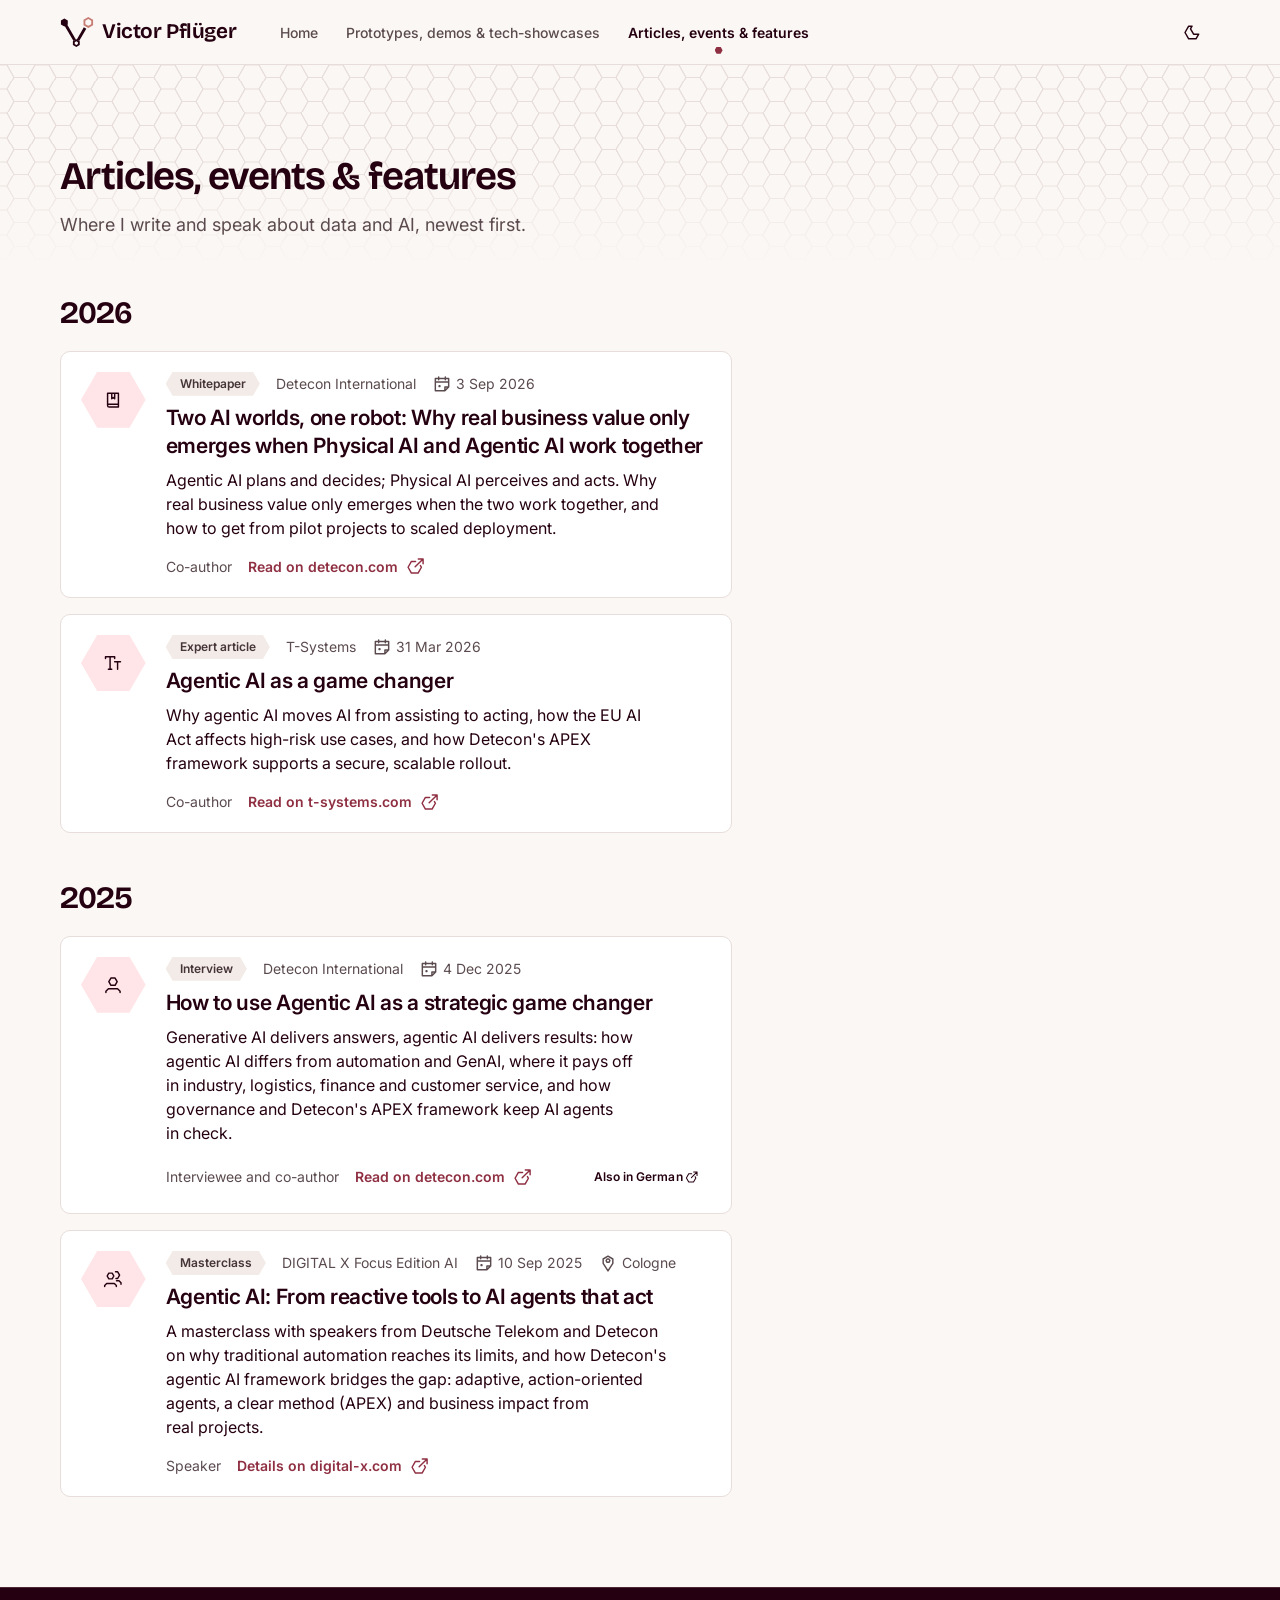
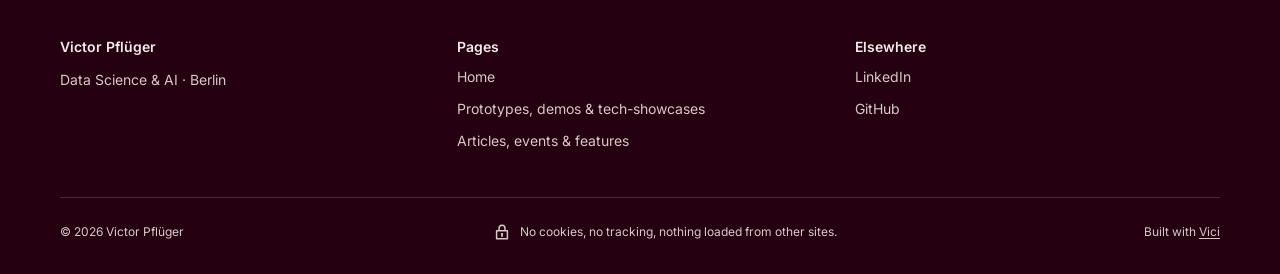
==== commit eff3b457: "Align the site with every Vici rule An audit of the live site against Vici's guidelines found these " ====
--- a/articles.html
+++ b/articles.html
@@ -11,9 +11,9 @@
   <meta name="author" content="Victor Pflüger">
   <meta name="description" content="Articles, events and features by Victor Pflüger on data, agentic AI, physical AI and the EU AI Act.">
   <meta property="og:type" content="website">
-  <meta property="og:title" content="Articles, Events & Features — Victor Pflüger">
+  <meta property="og:title" content="Articles, events & features — Victor Pflüger">
   <meta property="og:description" content="Articles, events and features by Victor Pflüger on data, agentic AI, physical AI and the EU AI Act.">
-  <title>Articles, Events &amp; Features — Victor Pflüger</title>
+  <title>Articles, events &amp; features — Victor Pflüger</title>
   <link rel="icon" href="vici/assets/logo/favicon.svg" type="image/svg+xml">
 
   <!-- The look comes from Victor's design system Vici, copied unchanged into vici/. -->
@@ -38,27 +38,33 @@
       </a>
       <nav class="vc-header__nav" aria-label="Main">
         <a href="index.html">Home</a>
-        <a href="prototypes.html">Prototypes<span class="site-nav-more">, Demos and Tech-Showcases</span></a>
-        <a href="articles.html" aria-current="page">Articles<span class="site-nav-more">, Events &amp; Features</span></a>
+        <a href="prototypes.html">Prototypes<span class="site-nav-more">, demos &amp; tech-showcases</span></a>
+        <a href="articles.html" aria-current="page">Articles<span class="site-nav-more">, events &amp; features</span></a>
       </nav>
       <div class="vc-header__actions">
-        <button type="button" class="vc-icon-button" data-vc-theme-toggle aria-label="Dark theme"><span class="vc-icon vc-icon--moon vc-when-light" aria-hidden="true"></span><span class="vc-icon vc-icon--sun vc-when-dark" aria-hidden="true"></span></button>
-        <button type="button" class="vc-icon-button vc-header__toggle" aria-expanded="false" aria-label="Menu"><span class="vc-icon vc-icon--menu" aria-hidden="true"></span></button>
+        <span class="vc-tooltip-anchor">
+          <button type="button" class="vc-icon-button" data-vc-theme-toggle aria-labelledby="tip-theme"><span class="vc-icon vc-icon--moon vc-when-light" aria-hidden="true"></span><span class="vc-icon vc-icon--sun vc-when-dark" aria-hidden="true"></span></button>
+          <span class="vc-tooltip vc-tooltip--bottom" role="tooltip" id="tip-theme">Dark theme</span>
+        </span>
+        <span class="vc-tooltip-anchor">
+          <button type="button" class="vc-icon-button vc-header__toggle" aria-expanded="false" aria-labelledby="tip-menu"><span class="vc-icon vc-icon--menu" aria-hidden="true"></span></button>
+          <span class="vc-tooltip vc-tooltip--bottom" role="tooltip" id="tip-menu">Menu</span>
+        </span>
       </div>
     </div>
   </header>
 
   <main id="main" tabindex="-1">
-    <div class="site-page-head">
+    <div class="vc-section site-page-head">
       <div class="vc-container">
-        <h1 class="vc-h1">Articles, Events &amp; Features</h1>
+        <h1 class="vc-h2">Articles, events &amp; features</h1>
         <p class="vc-lead">Where I write and speak about data and AI, newest first.</p>
       </div>
     </div>
-    <div class="vc-container site-page-body">
+    <div class="vc-container vc-section site-page-body">
       <div id="article-list"></div>
       <noscript>
-        <div class="vc-empty site-empty"><p class="vc-empty__title">This list needs JavaScript.</p><p class="vc-empty__text">My publications are also listed on <a href="https://www.linkedin.com/in/victorpflueger" rel="me">LinkedIn</a>.</p></div>
+        <div class="vc-empty site-empty"><div class="vc-empty__art" aria-hidden="true"><span></span><span></span><span></span><span class="vc-icon vc-icon--book"></span></div><p class="vc-empty__title">This list needs JavaScript.</p><p class="vc-empty__text">My publications are also listed on <a href="https://www.linkedin.com/in/victorpflueger" rel="me">LinkedIn</a>.</p></div>
       </noscript>
     </div>
   </main>
@@ -74,8 +80,8 @@
           <p class="vc-footer__title">Pages</p>
           <ul>
             <li><a href="index.html">Home</a></li>
-            <li><a href="prototypes.html">Prototypes, Demos and Tech-Showcases</a></li>
-            <li><a href="articles.html">Articles, Events &amp; Features</a></li>
+            <li><a href="prototypes.html">Prototypes, demos &amp; tech-showcases</a></li>
+            <li><a href="articles.html">Articles, events &amp; features</a></li>
           </ul>
         </nav>
         <div>
--- a/vici/dist/vici.min.css
+++ b/vici/dist/vici.min.css
@@ -1 +1 @@
-@layer vici.tokens,vici.base,vici.layout,vici.components,vici.utilities;@font-face{font-family: 'Bricolage Grotesque';font-style: normal;font-display: swap;font-weight: 200 800;src: url('../assets/fonts/bricolage-grotesque-latin.woff2') format('woff2');unicode-range: U+0000-00FF,U+0131,U+0152-0153,U+02BB-02BC,U+02C6,U+02DA,U+02DC,U+0304,U+0308,U+0329,U+2000-206F,U+20AC,U+2122,U+2191,U+2193,U+2212,U+2215,U+FEFF,U+FFFD}@font-face{font-family: 'Bricolage Grotesque';font-style: normal;font-display: swap;font-weight: 200 800;src: url('../assets/fonts/bricolage-grotesque-latin-ext.woff2') format('woff2');unicode-range: U+0100-02BA,U+02BD-02C5,U+02C7-02CC,U+02CE-02D7,U+02DD-02FF,U+0304,U+0308,U+0329,U+1D00-1DBF,U+1E00-1E9F,U+1EF2-1EFF,U+2020,U+20A0-20AB,U+20AD-20C0,U+2113,U+2C60-2C7F,U+A720-A7FF}@font-face{font-family: 'Inter';font-style: normal;font-display: swap;font-weight: 100 900;src: url('../assets/fonts/inter-latin.woff2') format('woff2');unicode-range: U+0000-00FF,U+0131,U+0152-0153,U+02BB-02BC,U+02C6,U+02DA,U+02DC,U+0304,U+0308,U+0329,U+2000-206F,U+20AC,U+2122,U+2191,U+2193,U+2212,U+2215,U+FEFF,U+FFFD}@font-face{font-family: 'Inter';font-style: normal;font-display: swap;font-weight: 100 900;src: url('../assets/fonts/inter-latin-ext.woff2') format('woff2');unicode-range: U+0100-02BA,U+02BD-02C5,U+02C7-02CC,U+02CE-02D7,U+02DD-02FF,U+0304,U+0308,U+0329,U+1D00-1DBF,U+1E00-1E9F,U+1EF2-1EFF,U+2020,U+20A0-20AB,U+20AD-20C0,U+2113,U+2C60-2C7F,U+A720-A7FF}@font-face{font-family: 'Inter';font-style: italic;font-display: swap;font-weight: 100 900;src: url('../assets/fonts/inter-italic-latin.woff2') format('woff2');unicode-range: U+0000-00FF,U+0131,U+0152-0153,U+02BB-02BC,U+02C6,U+02DA,U+02DC,U+0304,U+0308,U+0329,U+2000-206F,U+20AC,U+2122,U+2191,U+2193,U+2212,U+2215,U+FEFF,U+FFFD}@font-face{font-family: 'Inter';font-style: italic;font-display: swap;font-weight: 100 900;src: url('../assets/fonts/inter-italic-latin-ext.woff2') format('woff2');unicode-range: U+0100-02BA,U+02BD-02C5,U+02C7-02CC,U+02CE-02D7,U+02DD-02FF,U+0304,U+0308,U+0329,U+1D00-1DBF,U+1E00-1E9F,U+1EF2-1EFF,U+2020,U+20A0-20AB,U+20AD-20C0,U+2113,U+2C60-2C7F,U+A720-A7FF}@font-face{font-family: 'JetBrains Mono';font-style: normal;font-display: swap;font-weight: 100 800;src: url('../assets/fonts/jetbrains-mono-latin.woff2') format('woff2');unicode-range: U+0000-00FF,U+0131,U+0152-0153,U+02BB-02BC,U+02C6,U+02DA,U+02DC,U+0304,U+0308,U+0329,U+2000-206F,U+20AC,U+2122,U+2191,U+2193,U+2212,U+2215,U+FEFF,U+FFFD}@font-face{font-family: 'JetBrains Mono';font-style: normal;font-display: swap;font-weight: 100 800;src: url('../assets/fonts/jetbrains-mono-latin-ext.woff2') format('woff2');unicode-range: U+0100-02BA,U+02BD-02C5,U+02C7-02CC,U+02CE-02D7,U+02DD-02FF,U+0304,U+0308,U+0329,U+1D00-1DBF,U+1E00-1E9F,U+1EF2-1EFF,U+2020,U+20A0-20AB,U+20AD-20C0,U+2113,U+2C60-2C7F,U+A720-A7FF}@font-face{font-family: 'Vici Mask';font-style: normal;font-display: block;src: url('../assets/fonts/vici-mask.woff2') format('woff2');unicode-range: U+2022,U+2219,U+25CF}@layer vici.tokens{:root{--vc-merlot-50: #fff4f4;--vc-merlot-100: #ffe5e7;--vc-merlot-200: #fcd2d5;--vc-merlot-300: #f4b9bb;--vc-merlot-400: #de9b98;--vc-merlot-500: #c77d74;--vc-merlot-600: #ab5558;--vc-merlot-700: #8f2f42;--vc-merlot-800: #5c1230;--vc-merlot-900: #3d051e;--vc-merlot-950: #250010;--vc-coral-50: #fff5f3;--vc-coral-100: #ffe8e3;--vc-coral-200: #ffd6cd;--vc-coral-300: #fcc0b4;--vc-coral-400: #efa295;--vc-coral-500: #d88071;--vc-coral-600: #b95d50;--vc-coral-700: #954238;--vc-coral-800: #6f2e28;--vc-coral-900: #4b1e19;--vc-coral-950: #2f110e;--vc-apricot-50: #fef6ef;--vc-apricot-100: #feeada;--vc-apricot-200: #fadac0;--vc-apricot-300: #f3c6a4;--vc-apricot-400: #e4ab7f;--vc-apricot-500: #cd8a56;--vc-apricot-600: #ae682d;--vc-apricot-700: #8c4c14;--vc-apricot-800: #69360a;--vc-apricot-900: #472307;--vc-apricot-950: #2c1404;--vc-honey-50: #faf7ee;--vc-honey-100: #f5eed9;--vc-honey-200: #ede0be;--vc-honey-300: #e2cfa0;--vc-honey-400: #d1b679;--vc-honey-500: #b8964d;--vc-honey-600: #9b751d;--vc-honey-700: #7b5800;--vc-honey-800: #5c4000;--vc-honey-900: #3e2900;--vc-honey-950: #261801;--vc-sage-50: #f3f9f4;--vc-sage-100: #e4f2e5;--vc-sage-200: #d0e8d3;--vc-sage-300: #badabe;--vc-sage-400: #9bc6a2;--vc-sage-500: #77aa81;--vc-sage-600: #538b60;--vc-sage-700: #396c46;--vc-sage-800: #275033;--vc-sage-900: #193521;--vc-sage-950: #0d2013;--vc-teal-50: #f0fafa;--vc-teal-100: #dcf3f3;--vc-teal-200: #c2eaea;--vc-teal-300: #a5dcdd;--vc-teal-400: #7ec8ca;--vc-teal-500: #50acaf;--vc-teal-600: #168d90;--vc-teal-700: #006d70;--vc-teal-800: #005053;--vc-teal-900: #003538;--vc-teal-950: #002022;--vc-fjord-50: #f2f8ff;--vc-fjord-100: #e1f0ff;--vc-fjord-200: #cce4fd;--vc-fjord-300: #b4d4f6;--vc-fjord-400: #94bde9;--vc-fjord-500: #709fd3;--vc-fjord-600: #4d7fb5;--vc-fjord-700: #356192;--vc-fjord-800: #25476e;--vc-fjord-900: #182f4a;--vc-fjord-950: #0d1c2e;--vc-lilac-50: #f9f6fe;--vc-lilac-100: #f2e9fd;--vc-lilac-200: #e8daf8;--vc-lilac-300: #dbc6f0;--vc-lilac-400: #c7ace1;--vc-lilac-500: #ac8bc9;--vc-lilac-600: #8d6aab;--vc-lilac-700: #6f4f89;--vc-lilac-800: #523966;--vc-lilac-900: #372544;--vc-lilac-950: #21152a;--vc-neutral-0: #ffffff;--vc-neutral-50: #fbf7f5;--vc-neutral-100: #f3ebe7;--vc-neutral-200: #e7ddda;--vc-neutral-300: #d6c9c6;--vc-neutral-400: #b2a4a3;--vc-neutral-500: #8e7f80;--vc-neutral-600: #716163;--vc-neutral-700: #5b4b4e;--vc-neutral-800: #453438;--vc-neutral-900: #301f24;--vc-neutral-950: #1e0e14;--vc-night-0: #0b0103;--vc-night-1: #180008;--vc-night-2: #250010;--vc-night-3: #2d0617;--vc-night-4: #350f1f;--vc-night-5: #3f1927;--vc-night-6: #4d2834;--vc-night-7: #67444e;--vc-night-8: #937178;--vc-night-accent: #4e2532;--vc-night-info: #192a44;--vc-night-success: #1a301f;--vc-night-warning: #3b2502;--vc-night-danger: #471b18;--vc-night-feature: #35213f;--vc-font-display: 'Bricolage Grotesque',ui-sans-serif,system-ui,'Segoe UI','Helvetica Neue',Arial,sans-serif;--vc-font-text: Inter,ui-sans-serif,system-ui,'Segoe UI','Helvetica Neue',Arial,sans-serif;--vc-font-mono: 'JetBrains Mono',ui-monospace,SFMono-Regular,Menlo,Consolas,monospace;--vc-weight-regular: 400;--vc-weight-medium: 500;--vc-weight-semibold: 600;--vc-weight-bold: 700;--vc-weight-display: 650;--vc-font-size-2xs: 0.6875rem;--vc-font-size-xs: 0.75rem;--vc-font-size-sm: 0.875rem;--vc-font-size-md: 1rem;--vc-font-size-lg: 1.125rem;--vc-font-size-xl: 1.3125rem;--vc-font-size-2xl: 1.5625rem;--vc-font-size-3xl: clamp(1.625rem,1.42rem + 0.8vw,1.9375rem);--vc-font-size-4xl: clamp(1.9375rem,1.6rem + 1.4vw,2.4375rem);--vc-font-size-5xl: clamp(2.375rem,1.8rem + 2.4vw,3.0625rem);--vc-font-size-6xl: clamp(2.875rem,2rem + 3.6vw,3.875rem);--vc-font-size-7xl: clamp(3.25rem,2rem + 5.2vw,4.875rem);--vc-leading-none: 1;--vc-leading-tight: 1.08;--vc-leading-snug: 1.22;--vc-leading-normal: 1.5;--vc-leading-relaxed: 1.65;--vc-tracking-display: -0.028em;--vc-tracking-heading: -0.016em;--vc-tracking-normal: 0em;--vc-tracking-caps: 0.09em;--vc-space-0: 0px;--vc-space-1: 4px;--vc-space-2: 8px;--vc-space-3: 12px;--vc-space-4: 16px;--vc-space-5: 20px;--vc-space-6: 24px;--vc-space-8: 32px;--vc-space-10: 40px;--vc-space-12: 48px;--vc-space-16: 64px;--vc-space-20: 80px;--vc-space-24: 96px;--vc-space-32: 128px;--vc-space-hair: 2px;--vc-radius-none: 0px;--vc-radius-xs: 2px;--vc-radius-sm: 4px;--vc-radius-md: 6px;--vc-radius-lg: 10px;--vc-radius-xl: 16px;--vc-cell-2xs: 0.5rem;--vc-cell-xs: 1rem;--vc-cell-sm: 1.5rem;--vc-cell-md: 2rem;--vc-cell-lg: 2.5rem;--vc-cell-xl: 3.5rem;--vc-cell-2xl: 5rem;--vc-cell-3xl: 7.5rem;--vc-control-sm: 2rem;--vc-control-md: 2.5rem;--vc-control-lg: 3rem;--vc-stroke-thin: 1px;--vc-stroke-thick: 2px;--vc-stroke-focus: 2px;--vc-duration-instant: 70ms;--vc-duration-quick: 130ms;--vc-duration-base: 210ms;--vc-duration-slow: 340ms;--vc-duration-deliberate: 540ms;--vc-ease-standard: cubic-bezier(0.32,0.08,0.24,1);--vc-ease-enter: cubic-bezier(0.12,0.76,0.32,1);--vc-ease-exit: cubic-bezier(0.52,0,0.84,0.36);--vc-ease-bounce: cubic-bezier(0.3,1.36,0.56,1);--vc-z-base: 0;--vc-z-raised: 10;--vc-z-sticky: 100;--vc-z-header: 200;--vc-z-dropdown: 300;--vc-z-overlay: 400;--vc-z-modal: 500;--vc-z-toast: 600;--vc-z-tooltip: 700;--vc-breakpoint-sm: 480px;--vc-breakpoint-md: 768px;--vc-breakpoint-lg: 1024px;--vc-breakpoint-xl: 1280px;--vc-breakpoint-2xl: 1536px;--vc-container-prose: 68ch;--vc-container-narrow: 760px;--vc-container-content: 1160px;--vc-container-wide: 1400px}:root,[data-theme='light'],[class*='vc-tint-']{color-scheme: light;--vc-bg: var(--vc-neutral-50);--vc-bg-subtle: var(--vc-neutral-100);--vc-bg-sunken: var(--vc-neutral-100);--vc-surface: var(--vc-neutral-0);--vc-surface-raised: var(--vc-neutral-0);--vc-surface-hover: var(--vc-merlot-50);--vc-surface-pressed: var(--vc-merlot-100);--vc-surface-selected: var(--vc-merlot-100);--vc-surface-inverse: var(--vc-merlot-950);--vc-scrim: var(--vc-merlot-950);--vc-text: var(--vc-merlot-950);--vc-text-muted: var(--vc-neutral-700);--vc-text-subtle: var(--vc-neutral-600);--vc-text-disabled: var(--vc-neutral-400);--vc-text-inverse: var(--vc-neutral-100);--vc-text-link: var(--vc-merlot-700);--vc-text-link-hover: var(--vc-merlot-950);--vc-border-subtle: var(--vc-neutral-200);--vc-border: var(--vc-neutral-300);--vc-border-strong: var(--vc-neutral-500);--vc-accent: var(--vc-merlot-950);--vc-accent-hover: var(--vc-merlot-800);--vc-accent-pressed: var(--vc-merlot-900);--vc-on-accent: var(--vc-neutral-50);--vc-accent-soft: var(--vc-merlot-100);--vc-accent-soft-hover: var(--vc-merlot-200);--vc-on-accent-soft: var(--vc-merlot-950);--vc-accent-text: var(--vc-merlot-700);--vc-focus: var(--vc-merlot-700);--vc-shadow-color: var(--vc-merlot-950);--vc-info-bg: var(--vc-fjord-100);--vc-info-border: var(--vc-fjord-300);--vc-info-text: var(--vc-fjord-800);--vc-info-solid: var(--vc-fjord-700);--vc-info-on-solid: var(--vc-neutral-0);--vc-success-bg: var(--vc-sage-100);--vc-success-border: var(--vc-sage-300);--vc-success-text: var(--vc-sage-800);--vc-success-solid: var(--vc-sage-700);--vc-success-on-solid: var(--vc-neutral-0);--vc-warning-bg: var(--vc-honey-100);--vc-warning-border: var(--vc-honey-400);--vc-warning-text: var(--vc-honey-800);--vc-warning-solid: var(--vc-honey-300);--vc-warning-on-solid: var(--vc-honey-950);--vc-danger-bg: var(--vc-coral-100);--vc-danger-border: var(--vc-coral-300);--vc-danger-text: var(--vc-coral-800);--vc-danger-solid: var(--vc-coral-700);--vc-danger-on-solid: var(--vc-neutral-0);--vc-feature-bg: var(--vc-lilac-100);--vc-feature-border: var(--vc-lilac-300);--vc-feature-text: var(--vc-lilac-800);--vc-feature-solid: var(--vc-lilac-700);--vc-feature-on-solid: var(--vc-neutral-0);--vc-neutral-bg: var(--vc-neutral-100);--vc-neutral-border: var(--vc-neutral-300);--vc-neutral-text: var(--vc-neutral-800);--vc-neutral-solid: var(--vc-neutral-700);--vc-neutral-on-solid: var(--vc-neutral-0);--vc-data-1: var(--vc-merlot-800);--vc-data-2: var(--vc-teal-700);--vc-data-3: var(--vc-apricot-600);--vc-data-4: var(--vc-fjord-800);--vc-data-5: var(--vc-lilac-600);--vc-data-6: var(--vc-honey-800);--vc-data-7: var(--vc-neutral-500);--vc-data-8: var(--vc-neutral-700);--vc-data-pastel-1: var(--vc-merlot-200);--vc-data-pastel-2: var(--vc-teal-200);--vc-data-pastel-3: var(--vc-apricot-200);--vc-data-pastel-4: var(--vc-fjord-200);--vc-data-pastel-5: var(--vc-lilac-200);--vc-data-pastel-6: var(--vc-honey-200);--vc-data-pastel-7: var(--vc-neutral-200);--vc-data-pastel-8: var(--vc-neutral-300);--vc-seq-1: var(--vc-merlot-100);--vc-seq-2: var(--vc-merlot-200);--vc-seq-3: var(--vc-merlot-300);--vc-seq-4: var(--vc-merlot-500);--vc-seq-5: var(--vc-merlot-700);--vc-seq-6: var(--vc-merlot-800);--vc-seq-7: var(--vc-merlot-950);--vc-div-1: var(--vc-coral-700);--vc-div-2: var(--vc-coral-400);--vc-div-3: var(--vc-coral-200);--vc-div-4: var(--vc-neutral-100);--vc-div-5: var(--vc-fjord-200);--vc-div-6: var(--vc-fjord-400);--vc-div-7: var(--vc-fjord-700);--vc-chart-grid: var(--vc-neutral-200);--vc-chart-axis: var(--vc-neutral-600);--vc-rating: var(--vc-honey-600);--vc-knob: var(--vc-neutral-0);--vc-track: var(--vc-neutral-200);--vc-platform-mark: #000000;--vc-aurora-1: var(--vc-merlot-200);--vc-aurora-2: var(--vc-lilac-200);--vc-aurora-3: var(--vc-apricot-100);--vc-shadow-sm: 0px 1px 2px 0px rgb(37 0 16 / 0.08),0px 1px 1px 0px rgb(37 0 16 / 0.04);--vc-shadow-md: 0px 4px 12px -2px rgb(37 0 16 / 0.12),0px 2px 4px -1px rgb(37 0 16 / 0.06);--vc-shadow-lg: 0px 14px 32px -8px rgb(37 0 16 / 0.2),0px 4px 10px -4px rgb(37 0 16 / 0.08);--vc-shadow-xl: 0px 28px 60px -12px rgb(37 0 16 / 0.3),0px 8px 18px -8px rgb(37 0 16 / 0.12);--vc-select-chevron: url("data:image/svg+xml,%3Csvg xmlns='http://www.w3.org/2000/svg' viewBox='0 0 24 24' fill='none' stroke='%235b4b4e' stroke-width='2' stroke-linecap='round' stroke-linejoin='round'%3E%3Cpath d='M5.5 10.25 L12 14 L18.5 10.25'/%3E%3C/svg%3E");--vc-honeycomb-pattern: url("data:image/svg+xml,%3Csvg xmlns='http://www.w3.org/2000/svg' width='42' height='24.249' viewBox='0 0 42 24.249'%3E%3Cg fill='none' stroke='%23e7ddda' stroke-width='1'%3E%3Cpolygon points='14,12.12 7,24.25 -7,24.25 -14,12.12 -7,0 7,0'/%3E%3Cpolygon points='56,12.12 49,24.25 35,24.25 28,12.12 35,0 49,0'/%3E%3Cpolygon points='35,0 28,12.12 14,12.12 7,0 14,-12.12 28,-12.12'/%3E%3Cpolygon points='35,24.25 28,36.37 14,36.37 7,24.25 14,12.12 28,12.12'/%3E%3C/g%3E%3C/svg%3E");--vc-platform-mark-filter: none;--vc-honeycomb-pattern-size: 42px 24.249px}@media (prefers-color-scheme: dark){:root:not([data-theme='light']){color-scheme: dark;--vc-bg: var(--vc-night-2);--vc-bg-subtle: var(--vc-night-1);--vc-bg-sunken: var(--vc-night-1);--vc-surface: var(--vc-night-3);--vc-surface-raised: var(--vc-night-4);--vc-surface-hover: var(--vc-night-5);--vc-surface-pressed: var(--vc-night-6);--vc-surface-selected: var(--vc-night-accent);--vc-surface-inverse: var(--vc-neutral-100);--vc-scrim: var(--vc-night-1);--vc-text: var(--vc-neutral-100);--vc-text-muted: var(--vc-neutral-300);--vc-text-subtle: var(--vc-neutral-400);--vc-text-disabled: var(--vc-neutral-600);--vc-text-inverse: var(--vc-merlot-950);--vc-text-link: var(--vc-merlot-200);--vc-text-link-hover: var(--vc-neutral-50);--vc-border-subtle: var(--vc-night-6);--vc-border: var(--vc-night-7);--vc-border-strong: var(--vc-night-8);--vc-accent: var(--vc-merlot-200);--vc-accent-hover: var(--vc-merlot-100);--vc-accent-pressed: var(--vc-merlot-300);--vc-on-accent: var(--vc-merlot-950);--vc-accent-soft: var(--vc-night-accent);--vc-accent-soft-hover: var(--vc-night-6);--vc-on-accent-soft: var(--vc-merlot-100);--vc-accent-text: var(--vc-merlot-200);--vc-focus: var(--vc-merlot-300);--vc-shadow-color: var(--vc-night-0);--vc-info-bg: var(--vc-night-info);--vc-info-border: var(--vc-fjord-700);--vc-info-text: var(--vc-fjord-200);--vc-info-solid: var(--vc-fjord-300);--vc-info-on-solid: var(--vc-fjord-950);--vc-success-bg: var(--vc-night-success);--vc-success-border: var(--vc-sage-700);--vc-success-text: var(--vc-sage-200);--vc-success-solid: var(--vc-sage-300);--vc-success-on-solid: var(--vc-sage-950);--vc-warning-bg: var(--vc-night-warning);--vc-warning-border: var(--vc-honey-700);--vc-warning-text: var(--vc-honey-200);--vc-warning-solid: var(--vc-honey-300);--vc-warning-on-solid: var(--vc-honey-950);--vc-danger-bg: var(--vc-night-danger);--vc-danger-border: var(--vc-coral-700);--vc-danger-text: var(--vc-coral-200);--vc-danger-solid: var(--vc-coral-300);--vc-danger-on-solid: var(--vc-coral-950);--vc-feature-bg: var(--vc-night-feature);--vc-feature-border: var(--vc-lilac-700);--vc-feature-text: var(--vc-lilac-200);--vc-feature-solid: var(--vc-lilac-300);--vc-feature-on-solid: var(--vc-lilac-950);--vc-neutral-bg: var(--vc-night-4);--vc-neutral-border: var(--vc-night-7);--vc-neutral-text: var(--vc-neutral-200);--vc-neutral-solid: var(--vc-neutral-300);--vc-neutral-on-solid: var(--vc-neutral-950);--vc-data-1: var(--vc-merlot-400);--vc-data-2: var(--vc-teal-200);--vc-data-3: var(--vc-apricot-300);--vc-data-4: var(--vc-fjord-400);--vc-data-5: var(--vc-lilac-500);--vc-data-6: var(--vc-honey-500);--vc-data-7: var(--vc-neutral-400);--vc-data-8: var(--vc-neutral-200);--vc-data-pastel-1: var(--vc-merlot-800);--vc-data-pastel-2: var(--vc-teal-800);--vc-data-pastel-3: var(--vc-apricot-800);--vc-data-pastel-4: var(--vc-fjord-800);--vc-data-pastel-5: var(--vc-lilac-800);--vc-data-pastel-6: var(--vc-honey-800);--vc-data-pastel-7: var(--vc-night-6);--vc-data-pastel-8: var(--vc-night-7);--vc-seq-1: var(--vc-merlot-900);--vc-seq-2: var(--vc-merlot-800);--vc-seq-3: var(--vc-merlot-700);--vc-seq-4: var(--vc-merlot-500);--vc-seq-5: var(--vc-merlot-300);--vc-seq-6: var(--vc-merlot-200);--vc-seq-7: var(--vc-merlot-50);--vc-div-1: var(--vc-coral-300);--vc-div-2: var(--vc-coral-600);--vc-div-3: var(--vc-coral-800);--vc-div-4: var(--vc-night-5);--vc-div-5: var(--vc-fjord-800);--vc-div-6: var(--vc-fjord-600);--vc-div-7: var(--vc-fjord-300);--vc-chart-grid: var(--vc-night-6);--vc-chart-axis: var(--vc-neutral-400);--vc-rating: var(--vc-honey-300);--vc-knob: var(--vc-neutral-100);--vc-track: var(--vc-night-6);--vc-platform-mark: var(--vc-neutral-0);--vc-aurora-1: var(--vc-merlot-800);--vc-aurora-2: var(--vc-lilac-900);--vc-aurora-3: var(--vc-night-accent);--vc-shadow-sm: 0px 1px 2px 0px rgb(11 1 3 / 0.208),0px 1px 1px 0px rgb(11 1 3 / 0.104);--vc-shadow-md: 0px 4px 12px -2px rgb(11 1 3 / 0.312),0px 2px 4px -1px rgb(11 1 3 / 0.156);--vc-shadow-lg: 0px 14px 32px -8px rgb(11 1 3 / 0.52),0px 4px 10px -4px rgb(11 1 3 / 0.208);--vc-shadow-xl: 0px 28px 60px -12px rgb(11 1 3 / 0.7),0px 8px 18px -8px rgb(11 1 3 / 0.312);--vc-select-chevron: url("data:image/svg+xml,%3Csvg xmlns='http://www.w3.org/2000/svg' viewBox='0 0 24 24' fill='none' stroke='%23d6c9c6' stroke-width='2' stroke-linecap='round' stroke-linejoin='round'%3E%3Cpath d='M5.5 10.25 L12 14 L18.5 10.25'/%3E%3C/svg%3E");--vc-honeycomb-pattern: url("data:image/svg+xml,%3Csvg xmlns='http://www.w3.org/2000/svg' width='42' height='24.249' viewBox='0 0 42 24.249'%3E%3Cg fill='none' stroke='%234d2834' stroke-width='1'%3E%3Cpolygon points='14,12.12 7,24.25 -7,24.25 -14,12.12 -7,0 7,0'/%3E%3Cpolygon points='56,12.12 49,24.25 35,24.25 28,12.12 35,0 49,0'/%3E%3Cpolygon points='35,0 28,12.12 14,12.12 7,0 14,-12.12 28,-12.12'/%3E%3Cpolygon points='35,24.25 28,36.37 14,36.37 7,24.25 14,12.12 28,12.12'/%3E%3C/g%3E%3C/svg%3E");--vc-platform-mark-filter: brightness(0) invert(1);--vc-honeycomb-pattern-size: 42px 24.249px}}[data-theme='dark'],.vc-footer--brand{color-scheme: dark;--vc-bg: var(--vc-night-2);--vc-bg-subtle: var(--vc-night-1);--vc-bg-sunken: var(--vc-night-1);--vc-surface: var(--vc-night-3);--vc-surface-raised: var(--vc-night-4);--vc-surface-hover: var(--vc-night-5);--vc-surface-pressed: var(--vc-night-6);--vc-surface-selected: var(--vc-night-accent);--vc-surface-inverse: var(--vc-neutral-100);--vc-scrim: var(--vc-night-1);--vc-text: var(--vc-neutral-100);--vc-text-muted: var(--vc-neutral-300);--vc-text-subtle: var(--vc-neutral-400);--vc-text-disabled: var(--vc-neutral-600);--vc-text-inverse: var(--vc-merlot-950);--vc-text-link: var(--vc-merlot-200);--vc-text-link-hover: var(--vc-neutral-50);--vc-border-subtle: var(--vc-night-6);--vc-border: var(--vc-night-7);--vc-border-strong: var(--vc-night-8);--vc-accent: var(--vc-merlot-200);--vc-accent-hover: var(--vc-merlot-100);--vc-accent-pressed: var(--vc-merlot-300);--vc-on-accent: var(--vc-merlot-950);--vc-accent-soft: var(--vc-night-accent);--vc-accent-soft-hover: var(--vc-night-6);--vc-on-accent-soft: var(--vc-merlot-100);--vc-accent-text: var(--vc-merlot-200);--vc-focus: var(--vc-merlot-300);--vc-shadow-color: var(--vc-night-0);--vc-info-bg: var(--vc-night-info);--vc-info-border: var(--vc-fjord-700);--vc-info-text: var(--vc-fjord-200);--vc-info-solid: var(--vc-fjord-300);--vc-info-on-solid: var(--vc-fjord-950);--vc-success-bg: var(--vc-night-success);--vc-success-border: var(--vc-sage-700);--vc-success-text: var(--vc-sage-200);--vc-success-solid: var(--vc-sage-300);--vc-success-on-solid: var(--vc-sage-950);--vc-warning-bg: var(--vc-night-warning);--vc-warning-border: var(--vc-honey-700);--vc-warning-text: var(--vc-honey-200);--vc-warning-solid: var(--vc-honey-300);--vc-warning-on-solid: var(--vc-honey-950);--vc-danger-bg: var(--vc-night-danger);--vc-danger-border: var(--vc-coral-700);--vc-danger-text: var(--vc-coral-200);--vc-danger-solid: var(--vc-coral-300);--vc-danger-on-solid: var(--vc-coral-950);--vc-feature-bg: var(--vc-night-feature);--vc-feature-border: var(--vc-lilac-700);--vc-feature-text: var(--vc-lilac-200);--vc-feature-solid: var(--vc-lilac-300);--vc-feature-on-solid: var(--vc-lilac-950);--vc-neutral-bg: var(--vc-night-4);--vc-neutral-border: var(--vc-night-7);--vc-neutral-text: var(--vc-neutral-200);--vc-neutral-solid: var(--vc-neutral-300);--vc-neutral-on-solid: var(--vc-neutral-950);--vc-data-1: var(--vc-merlot-400);--vc-data-2: var(--vc-teal-200);--vc-data-3: var(--vc-apricot-300);--vc-data-4: var(--vc-fjord-400);--vc-data-5: var(--vc-lilac-500);--vc-data-6: var(--vc-honey-500);--vc-data-7: var(--vc-neutral-400);--vc-data-8: var(--vc-neutral-200);--vc-data-pastel-1: var(--vc-merlot-800);--vc-data-pastel-2: var(--vc-teal-800);--vc-data-pastel-3: var(--vc-apricot-800);--vc-data-pastel-4: var(--vc-fjord-800);--vc-data-pastel-5: var(--vc-lilac-800);--vc-data-pastel-6: var(--vc-honey-800);--vc-data-pastel-7: var(--vc-night-6);--vc-data-pastel-8: var(--vc-night-7);--vc-seq-1: var(--vc-merlot-900);--vc-seq-2: var(--vc-merlot-800);--vc-seq-3: var(--vc-merlot-700);--vc-seq-4: var(--vc-merlot-500);--vc-seq-5: var(--vc-merlot-300);--vc-seq-6: var(--vc-merlot-200);--vc-seq-7: var(--vc-merlot-50);--vc-div-1: var(--vc-coral-300);--vc-div-2: var(--vc-coral-600);--vc-div-3: var(--vc-coral-800);--vc-div-4: var(--vc-night-5);--vc-div-5: var(--vc-fjord-800);--vc-div-6: var(--vc-fjord-600);--vc-div-7: var(--vc-fjord-300);--vc-chart-grid: var(--vc-night-6);--vc-chart-axis: var(--vc-neutral-400);--vc-rating: var(--vc-honey-300);--vc-knob: var(--vc-neutral-100);--vc-track: var(--vc-night-6);--vc-platform-mark: var(--vc-neutral-0);--vc-aurora-1: var(--vc-merlot-800);--vc-aurora-2: var(--vc-lilac-900);--vc-aurora-3: var(--vc-night-accent);--vc-shadow-sm: 0px 1px 2px 0px rgb(11 1 3 / 0.208),0px 1px 1px 0px rgb(11 1 3 / 0.104);--vc-shadow-md: 0px 4px 12px -2px rgb(11 1 3 / 0.312),0px 2px 4px -1px rgb(11 1 3 / 0.156);--vc-shadow-lg: 0px 14px 32px -8px rgb(11 1 3 / 0.52),0px 4px 10px -4px rgb(11 1 3 / 0.208);--vc-shadow-xl: 0px 28px 60px -12px rgb(11 1 3 / 0.7),0px 8px 18px -8px rgb(11 1 3 / 0.312);--vc-select-chevron: url("data:image/svg+xml,%3Csvg xmlns='http://www.w3.org/2000/svg' viewBox='0 0 24 24' fill='none' stroke='%23d6c9c6' stroke-width='2' stroke-linecap='round' stroke-linejoin='round'%3E%3Cpath d='M5.5 10.25 L12 14 L18.5 10.25'/%3E%3C/svg%3E");--vc-honeycomb-pattern: url("data:image/svg+xml,%3Csvg xmlns='http://www.w3.org/2000/svg' width='42' height='24.249' viewBox='0 0 42 24.249'%3E%3Cg fill='none' stroke='%234d2834' stroke-width='1'%3E%3Cpolygon points='14,12.12 7,24.25 -7,24.25 -14,12.12 -7,0 7,0'/%3E%3Cpolygon points='56,12.12 49,24.25 35,24.25 28,12.12 35,0 49,0'/%3E%3Cpolygon points='35,0 28,12.12 14,12.12 7,0 14,-12.12 28,-12.12'/%3E%3Cpolygon points='35,24.25 28,36.37 14,36.37 7,24.25 14,12.12 28,12.12'/%3E%3C/g%3E%3C/svg%3E");--vc-platform-mark-filter: brightness(0) invert(1);--vc-honeycomb-pattern-size: 42px 24.249px}.vc-surface-inverse{color-scheme: dark;--vc-bg: var(--vc-night-2);--vc-bg-subtle: var(--vc-night-1);--vc-bg-sunken: var(--vc-night-1);--vc-surface: var(--vc-night-3);--vc-surface-raised: var(--vc-night-4);--vc-surface-hover: var(--vc-night-5);--vc-surface-pressed: var(--vc-night-6);--vc-surface-selected: var(--vc-night-accent);--vc-surface-inverse: var(--vc-neutral-100);--vc-scrim: var(--vc-night-1);--vc-text: var(--vc-neutral-100);--vc-text-muted: var(--vc-neutral-300);--vc-text-subtle: var(--vc-neutral-400);--vc-text-disabled: var(--vc-neutral-600);--vc-text-inverse: var(--vc-merlot-950);--vc-text-link: var(--vc-merlot-200);--vc-text-link-hover: var(--vc-neutral-50);--vc-border-subtle: var(--vc-night-6);--vc-border: var(--vc-night-7);--vc-border-strong: var(--vc-night-8);--vc-accent: var(--vc-merlot-200);--vc-accent-hover: var(--vc-merlot-100);--vc-accent-pressed: var(--vc-merlot-300);--vc-on-accent: var(--vc-merlot-950);--vc-accent-soft: var(--vc-night-accent);--vc-accent-soft-hover: var(--vc-night-6);--vc-on-accent-soft: var(--vc-merlot-100);--vc-accent-text: var(--vc-merlot-200);--vc-focus: var(--vc-merlot-300);--vc-shadow-color: var(--vc-night-0);--vc-info-bg: var(--vc-night-info);--vc-info-border: var(--vc-fjord-700);--vc-info-text: var(--vc-fjord-200);--vc-info-solid: var(--vc-fjord-300);--vc-info-on-solid: var(--vc-fjord-950);--vc-success-bg: var(--vc-night-success);--vc-success-border: var(--vc-sage-700);--vc-success-text: var(--vc-sage-200);--vc-success-solid: var(--vc-sage-300);--vc-success-on-solid: var(--vc-sage-950);--vc-warning-bg: var(--vc-night-warning);--vc-warning-border: var(--vc-honey-700);--vc-warning-text: var(--vc-honey-200);--vc-warning-solid: var(--vc-honey-300);--vc-warning-on-solid: var(--vc-honey-950);--vc-danger-bg: var(--vc-night-danger);--vc-danger-border: var(--vc-coral-700);--vc-danger-text: var(--vc-coral-200);--vc-danger-solid: var(--vc-coral-300);--vc-danger-on-solid: var(--vc-coral-950);--vc-feature-bg: var(--vc-night-feature);--vc-feature-border: var(--vc-lilac-700);--vc-feature-text: var(--vc-lilac-200);--vc-feature-solid: var(--vc-lilac-300);--vc-feature-on-solid: var(--vc-lilac-950);--vc-neutral-bg: var(--vc-night-4);--vc-neutral-border: var(--vc-night-7);--vc-neutral-text: var(--vc-neutral-200);--vc-neutral-solid: var(--vc-neutral-300);--vc-neutral-on-solid: var(--vc-neutral-950);--vc-data-1: var(--vc-merlot-400);--vc-data-2: var(--vc-teal-200);--vc-data-3: var(--vc-apricot-300);--vc-data-4: var(--vc-fjord-400);--vc-data-5: var(--vc-lilac-500);--vc-data-6: var(--vc-honey-500);--vc-data-7: var(--vc-neutral-400);--vc-data-8: var(--vc-neutral-200);--vc-data-pastel-1: var(--vc-merlot-800);--vc-data-pastel-2: var(--vc-teal-800);--vc-data-pastel-3: var(--vc-apricot-800);--vc-data-pastel-4: var(--vc-fjord-800);--vc-data-pastel-5: var(--vc-lilac-800);--vc-data-pastel-6: var(--vc-honey-800);--vc-data-pastel-7: var(--vc-night-6);--vc-data-pastel-8: var(--vc-night-7);--vc-seq-1: var(--vc-merlot-900);--vc-seq-2: var(--vc-merlot-800);--vc-seq-3: var(--vc-merlot-700);--vc-seq-4: var(--vc-merlot-500);--vc-seq-5: var(--vc-merlot-300);--vc-seq-6: var(--vc-merlot-200);--vc-seq-7: var(--vc-merlot-50);--vc-div-1: var(--vc-coral-300);--vc-div-2: var(--vc-coral-600);--vc-div-3: var(--vc-coral-800);--vc-div-4: var(--vc-night-5);--vc-div-5: var(--vc-fjord-800);--vc-div-6: var(--vc-fjord-600);--vc-div-7: var(--vc-fjord-300);--vc-chart-grid: var(--vc-night-6);--vc-chart-axis: var(--vc-neutral-400);--vc-rating: var(--vc-honey-300);--vc-knob: var(--vc-neutral-100);--vc-track: var(--vc-night-6);--vc-platform-mark: var(--vc-neutral-0);--vc-aurora-1: var(--vc-merlot-800);--vc-aurora-2: var(--vc-lilac-900);--vc-aurora-3: var(--vc-night-accent);--vc-shadow-sm: 0px 1px 2px 0px rgb(11 1 3 / 0.208),0px 1px 1px 0px rgb(11 1 3 / 0.104);--vc-shadow-md: 0px 4px 12px -2px rgb(11 1 3 / 0.312),0px 2px 4px -1px rgb(11 1 3 / 0.156);--vc-shadow-lg: 0px 14px 32px -8px rgb(11 1 3 / 0.52),0px 4px 10px -4px rgb(11 1 3 / 0.208);--vc-shadow-xl: 0px 28px 60px -12px rgb(11 1 3 / 0.7),0px 8px 18px -8px rgb(11 1 3 / 0.312);--vc-select-chevron: url("data:image/svg+xml,%3Csvg xmlns='http://www.w3.org/2000/svg' viewBox='0 0 24 24' fill='none' stroke='%23d6c9c6' stroke-width='2' stroke-linecap='round' stroke-linejoin='round'%3E%3Cpath d='M5.5 10.25 L12 14 L18.5 10.25'/%3E%3C/svg%3E");--vc-honeycomb-pattern: url("data:image/svg+xml,%3Csvg xmlns='http://www.w3.org/2000/svg' width='42' height='24.249' viewBox='0 0 42 24.249'%3E%3Cg fill='none' stroke='%234d2834' stroke-width='1'%3E%3Cpolygon points='14,12.12 7,24.25 -7,24.25 -14,12.12 -7,0 7,0'/%3E%3Cpolygon points='56,12.12 49,24.25 35,24.25 28,12.12 35,0 49,0'/%3E%3Cpolygon points='35,0 28,12.12 14,12.12 7,0 14,-12.12 28,-12.12'/%3E%3Cpolygon points='35,24.25 28,36.37 14,36.37 7,24.25 14,12.12 28,12.12'/%3E%3C/g%3E%3C/svg%3E");--vc-platform-mark-filter: brightness(0) invert(1);--vc-honeycomb-pattern-size: 42px 24.249px}@media (prefers-color-scheme: dark){:where(:root:not([data-theme='light'])) .vc-surface-inverse{color-scheme: light;--vc-bg: var(--vc-neutral-50);--vc-bg-subtle: var(--vc-neutral-100);--vc-bg-sunken: var(--vc-neutral-100);--vc-surface: var(--vc-neutral-0);--vc-surface-raised: var(--vc-neutral-0);--vc-surface-hover: var(--vc-merlot-50);--vc-surface-pressed: var(--vc-merlot-100);--vc-surface-selected: var(--vc-merlot-100);--vc-surface-inverse: var(--vc-merlot-950);--vc-scrim: var(--vc-merlot-950);--vc-text: var(--vc-merlot-950);--vc-text-muted: var(--vc-neutral-700);--vc-text-subtle: var(--vc-neutral-600);--vc-text-disabled: var(--vc-neutral-400);--vc-text-inverse: var(--vc-neutral-100);--vc-text-link: var(--vc-merlot-700);--vc-text-link-hover: var(--vc-merlot-950);--vc-border-subtle: var(--vc-neutral-200);--vc-border: var(--vc-neutral-300);--vc-border-strong: var(--vc-neutral-500);--vc-accent: var(--vc-merlot-950);--vc-accent-hover: var(--vc-merlot-800);--vc-accent-pressed: var(--vc-merlot-900);--vc-on-accent: var(--vc-neutral-50);--vc-accent-soft: var(--vc-merlot-100);--vc-accent-soft-hover: var(--vc-merlot-200);--vc-on-accent-soft: var(--vc-merlot-950);--vc-accent-text: var(--vc-merlot-700);--vc-focus: var(--vc-merlot-700);--vc-shadow-color: var(--vc-merlot-950);--vc-info-bg: var(--vc-fjord-100);--vc-info-border: var(--vc-fjord-300);--vc-info-text: var(--vc-fjord-800);--vc-info-solid: var(--vc-fjord-700);--vc-info-on-solid: var(--vc-neutral-0);--vc-success-bg: var(--vc-sage-100);--vc-success-border: var(--vc-sage-300);--vc-success-text: var(--vc-sage-800);--vc-success-solid: var(--vc-sage-700);--vc-success-on-solid: var(--vc-neutral-0);--vc-warning-bg: var(--vc-honey-100);--vc-warning-border: var(--vc-honey-400);--vc-warning-text: var(--vc-honey-800);--vc-warning-solid: var(--vc-honey-300);--vc-warning-on-solid: var(--vc-honey-950);--vc-danger-bg: var(--vc-coral-100);--vc-danger-border: var(--vc-coral-300);--vc-danger-text: var(--vc-coral-800);--vc-danger-solid: var(--vc-coral-700);--vc-danger-on-solid: var(--vc-neutral-0);--vc-feature-bg: var(--vc-lilac-100);--vc-feature-border: var(--vc-lilac-300);--vc-feature-text: var(--vc-lilac-800);--vc-feature-solid: var(--vc-lilac-700);--vc-feature-on-solid: var(--vc-neutral-0);--vc-neutral-bg: var(--vc-neutral-100);--vc-neutral-border: var(--vc-neutral-300);--vc-neutral-text: var(--vc-neutral-800);--vc-neutral-solid: var(--vc-neutral-700);--vc-neutral-on-solid: var(--vc-neutral-0);--vc-data-1: var(--vc-merlot-800);--vc-data-2: var(--vc-teal-700);--vc-data-3: var(--vc-apricot-600);--vc-data-4: var(--vc-fjord-800);--vc-data-5: var(--vc-lilac-600);--vc-data-6: var(--vc-honey-800);--vc-data-7: var(--vc-neutral-500);--vc-data-8: var(--vc-neutral-700);--vc-data-pastel-1: var(--vc-merlot-200);--vc-data-pastel-2: var(--vc-teal-200);--vc-data-pastel-3: var(--vc-apricot-200);--vc-data-pastel-4: var(--vc-fjord-200);--vc-data-pastel-5: var(--vc-lilac-200);--vc-data-pastel-6: var(--vc-honey-200);--vc-data-pastel-7: var(--vc-neutral-200);--vc-data-pastel-8: var(--vc-neutral-300);--vc-seq-1: var(--vc-merlot-100);--vc-seq-2: var(--vc-merlot-200);--vc-seq-3: var(--vc-merlot-300);--vc-seq-4: var(--vc-merlot-500);--vc-seq-5: var(--vc-merlot-700);--vc-seq-6: var(--vc-merlot-800);--vc-seq-7: var(--vc-merlot-950);--vc-div-1: var(--vc-coral-700);--vc-div-2: var(--vc-coral-400);--vc-div-3: var(--vc-coral-200);--vc-div-4: var(--vc-neutral-100);--vc-div-5: var(--vc-fjord-200);--vc-div-6: var(--vc-fjord-400);--vc-div-7: var(--vc-fjord-700);--vc-chart-grid: var(--vc-neutral-200);--vc-chart-axis: var(--vc-neutral-600);--vc-rating: var(--vc-honey-600);--vc-knob: var(--vc-neutral-0);--vc-track: var(--vc-neutral-200);--vc-platform-mark: #000000;--vc-aurora-1: var(--vc-merlot-200);--vc-aurora-2: var(--vc-lilac-200);--vc-aurora-3: var(--vc-apricot-100);--vc-shadow-sm: 0px 1px 2px 0px rgb(37 0 16 / 0.08),0px 1px 1px 0px rgb(37 0 16 / 0.04);--vc-shadow-md: 0px 4px 12px -2px rgb(37 0 16 / 0.12),0px 2px 4px -1px rgb(37 0 16 / 0.06);--vc-shadow-lg: 0px 14px 32px -8px rgb(37 0 16 / 0.2),0px 4px 10px -4px rgb(37 0 16 / 0.08);--vc-shadow-xl: 0px 28px 60px -12px rgb(37 0 16 / 0.3),0px 8px 18px -8px rgb(37 0 16 / 0.12);--vc-select-chevron: url("data:image/svg+xml,%3Csvg xmlns='http://www.w3.org/2000/svg' viewBox='0 0 24 24' fill='none' stroke='%235b4b4e' stroke-width='2' stroke-linecap='round' stroke-linejoin='round'%3E%3Cpath d='M5.5 10.25 L12 14 L18.5 10.25'/%3E%3C/svg%3E");--vc-honeycomb-pattern: url("data:image/svg+xml,%3Csvg xmlns='http://www.w3.org/2000/svg' width='42' height='24.249' viewBox='0 0 42 24.249'%3E%3Cg fill='none' stroke='%23e7ddda' stroke-width='1'%3E%3Cpolygon points='14,12.12 7,24.25 -7,24.25 -14,12.12 -7,0 7,0'/%3E%3Cpolygon points='56,12.12 49,24.25 35,24.25 28,12.12 35,0 49,0'/%3E%3Cpolygon points='35,0 28,12.12 14,12.12 7,0 14,-12.12 28,-12.12'/%3E%3Cpolygon points='35,24.25 28,36.37 14,36.37 7,24.25 14,12.12 28,12.12'/%3E%3C/g%3E%3C/svg%3E");--vc-platform-mark-filter: none;--vc-honeycomb-pattern-size: 42px 24.249px}}[data-theme='dark'] .vc-surface-inverse{color-scheme: light;--vc-bg: var(--vc-neutral-50);--vc-bg-subtle: var(--vc-neutral-100);--vc-bg-sunken: var(--vc-neutral-100);--vc-surface: var(--vc-neutral-0);--vc-surface-raised: var(--vc-neutral-0);--vc-surface-hover: var(--vc-merlot-50);--vc-surface-pressed: var(--vc-merlot-100);--vc-surface-selected: var(--vc-merlot-100);--vc-surface-inverse: var(--vc-merlot-950);--vc-scrim: var(--vc-merlot-950);--vc-text: var(--vc-merlot-950);--vc-text-muted: var(--vc-neutral-700);--vc-text-subtle: var(--vc-neutral-600);--vc-text-disabled: var(--vc-neutral-400);--vc-text-inverse: var(--vc-neutral-100);--vc-text-link: var(--vc-merlot-700);--vc-text-link-hover: var(--vc-merlot-950);--vc-border-subtle: var(--vc-neutral-200);--vc-border: var(--vc-neutral-300);--vc-border-strong: var(--vc-neutral-500);--vc-accent: var(--vc-merlot-950);--vc-accent-hover: var(--vc-merlot-800);--vc-accent-pressed: var(--vc-merlot-900);--vc-on-accent: var(--vc-neutral-50);--vc-accent-soft: var(--vc-merlot-100);--vc-accent-soft-hover: var(--vc-merlot-200);--vc-on-accent-soft: var(--vc-merlot-950);--vc-accent-text: var(--vc-merlot-700);--vc-focus: var(--vc-merlot-700);--vc-shadow-color: var(--vc-merlot-950);--vc-info-bg: var(--vc-fjord-100);--vc-info-border: var(--vc-fjord-300);--vc-info-text: var(--vc-fjord-800);--vc-info-solid: var(--vc-fjord-700);--vc-info-on-solid: var(--vc-neutral-0);--vc-success-bg: var(--vc-sage-100);--vc-success-border: var(--vc-sage-300);--vc-success-text: var(--vc-sage-800);--vc-success-solid: var(--vc-sage-700);--vc-success-on-solid: var(--vc-neutral-0);--vc-warning-bg: var(--vc-honey-100);--vc-warning-border: var(--vc-honey-400);--vc-warning-text: var(--vc-honey-800);--vc-warning-solid: var(--vc-honey-300);--vc-warning-on-solid: var(--vc-honey-950);--vc-danger-bg: var(--vc-coral-100);--vc-danger-border: var(--vc-coral-300);--vc-danger-text: var(--vc-coral-800);--vc-danger-solid: var(--vc-coral-700);--vc-danger-on-solid: var(--vc-neutral-0);--vc-feature-bg: var(--vc-lilac-100);--vc-feature-border: var(--vc-lilac-300);--vc-feature-text: var(--vc-lilac-800);--vc-feature-solid: var(--vc-lilac-700);--vc-feature-on-solid: var(--vc-neutral-0);--vc-neutral-bg: var(--vc-neutral-100);--vc-neutral-border: var(--vc-neutral-300);--vc-neutral-text: var(--vc-neutral-800);--vc-neutral-solid: var(--vc-neutral-700);--vc-neutral-on-solid: var(--vc-neutral-0);--vc-data-1: var(--vc-merlot-800);--vc-data-2: var(--vc-teal-700);--vc-data-3: var(--vc-apricot-600);--vc-data-4: var(--vc-fjord-800);--vc-data-5: var(--vc-lilac-600);--vc-data-6: var(--vc-honey-800);--vc-data-7: var(--vc-neutral-500);--vc-data-8: var(--vc-neutral-700);--vc-data-pastel-1: var(--vc-merlot-200);--vc-data-pastel-2: var(--vc-teal-200);--vc-data-pastel-3: var(--vc-apricot-200);--vc-data-pastel-4: var(--vc-fjord-200);--vc-data-pastel-5: var(--vc-lilac-200);--vc-data-pastel-6: var(--vc-honey-200);--vc-data-pastel-7: var(--vc-neutral-200);--vc-data-pastel-8: var(--vc-neutral-300);--vc-seq-1: var(--vc-merlot-100);--vc-seq-2: var(--vc-merlot-200);--vc-seq-3: var(--vc-merlot-300);--vc-seq-4: var(--vc-merlot-500);--vc-seq-5: var(--vc-merlot-700);--vc-seq-6: var(--vc-merlot-800);--vc-seq-7: var(--vc-merlot-950);--vc-div-1: var(--vc-coral-700);--vc-div-2: var(--vc-coral-400);--vc-div-3: var(--vc-coral-200);--vc-div-4: var(--vc-neutral-100);--vc-div-5: var(--vc-fjord-200);--vc-div-6: var(--vc-fjord-400);--vc-div-7: var(--vc-fjord-700);--vc-chart-grid: var(--vc-neutral-200);--vc-chart-axis: var(--vc-neutral-600);--vc-rating: var(--vc-honey-600);--vc-knob: var(--vc-neutral-0);--vc-track: var(--vc-neutral-200);--vc-platform-mark: #000000;--vc-aurora-1: var(--vc-merlot-200);--vc-aurora-2: var(--vc-lilac-200);--vc-aurora-3: var(--vc-apricot-100);--vc-shadow-sm: 0px 1px 2px 0px rgb(37 0 16 / 0.08),0px 1px 1px 0px rgb(37 0 16 / 0.04);--vc-shadow-md: 0px 4px 12px -2px rgb(37 0 16 / 0.12),0px 2px 4px -1px rgb(37 0 16 / 0.06);--vc-shadow-lg: 0px 14px 32px -8px rgb(37 0 16 / 0.2),0px 4px 10px -4px rgb(37 0 16 / 0.08);--vc-shadow-xl: 0px 28px 60px -12px rgb(37 0 16 / 0.3),0px 8px 18px -8px rgb(37 0 16 / 0.12);--vc-select-chevron: url("data:image/svg+xml,%3Csvg xmlns='http://www.w3.org/2000/svg' viewBox='0 0 24 24' fill='none' stroke='%235b4b4e' stroke-width='2' stroke-linecap='round' stroke-linejoin='round'%3E%3Cpath d='M5.5 10.25 L12 14 L18.5 10.25'/%3E%3C/svg%3E");--vc-honeycomb-pattern: url("data:image/svg+xml,%3Csvg xmlns='http://www.w3.org/2000/svg' width='42' height='24.249' viewBox='0 0 42 24.249'%3E%3Cg fill='none' stroke='%23e7ddda' stroke-width='1'%3E%3Cpolygon points='14,12.12 7,24.25 -7,24.25 -14,12.12 -7,0 7,0'/%3E%3Cpolygon points='56,12.12 49,24.25 35,24.25 28,12.12 35,0 49,0'/%3E%3Cpolygon points='35,0 28,12.12 14,12.12 7,0 14,-12.12 28,-12.12'/%3E%3Cpolygon points='35,24.25 28,36.37 14,36.37 7,24.25 14,12.12 28,12.12'/%3E%3C/g%3E%3C/svg%3E");--vc-platform-mark-filter: none;--vc-honeycomb-pattern-size: 42px 24.249px}[data-theme='light'] .vc-surface-inverse{color-scheme: dark;--vc-bg: var(--vc-night-2);--vc-bg-subtle: var(--vc-night-1);--vc-bg-sunken: var(--vc-night-1);--vc-surface: var(--vc-night-3);--vc-surface-raised: var(--vc-night-4);--vc-surface-hover: var(--vc-night-5);--vc-surface-pressed: var(--vc-night-6);--vc-surface-selected: var(--vc-night-accent);--vc-surface-inverse: var(--vc-neutral-100);--vc-scrim: var(--vc-night-1);--vc-text: var(--vc-neutral-100);--vc-text-muted: var(--vc-neutral-300);--vc-text-subtle: var(--vc-neutral-400);--vc-text-disabled: var(--vc-neutral-600);--vc-text-inverse: var(--vc-merlot-950);--vc-text-link: var(--vc-merlot-200);--vc-text-link-hover: var(--vc-neutral-50);--vc-border-subtle: var(--vc-night-6);--vc-border: var(--vc-night-7);--vc-border-strong: var(--vc-night-8);--vc-accent: var(--vc-merlot-200);--vc-accent-hover: var(--vc-merlot-100);--vc-accent-pressed: var(--vc-merlot-300);--vc-on-accent: var(--vc-merlot-950);--vc-accent-soft: var(--vc-night-accent);--vc-accent-soft-hover: var(--vc-night-6);--vc-on-accent-soft: var(--vc-merlot-100);--vc-accent-text: var(--vc-merlot-200);--vc-focus: var(--vc-merlot-300);--vc-shadow-color: var(--vc-night-0);--vc-info-bg: var(--vc-night-info);--vc-info-border: var(--vc-fjord-700);--vc-info-text: var(--vc-fjord-200);--vc-info-solid: var(--vc-fjord-300);--vc-info-on-solid: var(--vc-fjord-950);--vc-success-bg: var(--vc-night-success);--vc-success-border: var(--vc-sage-700);--vc-success-text: var(--vc-sage-200);--vc-success-solid: var(--vc-sage-300);--vc-success-on-solid: var(--vc-sage-950);--vc-warning-bg: var(--vc-night-warning);--vc-warning-border: var(--vc-honey-700);--vc-warning-text: var(--vc-honey-200);--vc-warning-solid: var(--vc-honey-300);--vc-warning-on-solid: var(--vc-honey-950);--vc-danger-bg: var(--vc-night-danger);--vc-danger-border: var(--vc-coral-700);--vc-danger-text: var(--vc-coral-200);--vc-danger-solid: var(--vc-coral-300);--vc-danger-on-solid: var(--vc-coral-950);--vc-feature-bg: var(--vc-night-feature);--vc-feature-border: var(--vc-lilac-700);--vc-feature-text: var(--vc-lilac-200);--vc-feature-solid: var(--vc-lilac-300);--vc-feature-on-solid: var(--vc-lilac-950);--vc-neutral-bg: var(--vc-night-4);--vc-neutral-border: var(--vc-night-7);--vc-neutral-text: var(--vc-neutral-200);--vc-neutral-solid: var(--vc-neutral-300);--vc-neutral-on-solid: var(--vc-neutral-950);--vc-data-1: var(--vc-merlot-400);--vc-data-2: var(--vc-teal-200);--vc-data-3: var(--vc-apricot-300);--vc-data-4: var(--vc-fjord-400);--vc-data-5: var(--vc-lilac-500);--vc-data-6: var(--vc-honey-500);--vc-data-7: var(--vc-neutral-400);--vc-data-8: var(--vc-neutral-200);--vc-data-pastel-1: var(--vc-merlot-800);--vc-data-pastel-2: var(--vc-teal-800);--vc-data-pastel-3: var(--vc-apricot-800);--vc-data-pastel-4: var(--vc-fjord-800);--vc-data-pastel-5: var(--vc-lilac-800);--vc-data-pastel-6: var(--vc-honey-800);--vc-data-pastel-7: var(--vc-night-6);--vc-data-pastel-8: var(--vc-night-7);--vc-seq-1: var(--vc-merlot-900);--vc-seq-2: var(--vc-merlot-800);--vc-seq-3: var(--vc-merlot-700);--vc-seq-4: var(--vc-merlot-500);--vc-seq-5: var(--vc-merlot-300);--vc-seq-6: var(--vc-merlot-200);--vc-seq-7: var(--vc-merlot-50);--vc-div-1: var(--vc-coral-300);--vc-div-2: var(--vc-coral-600);--vc-div-3: var(--vc-coral-800);--vc-div-4: var(--vc-night-5);--vc-div-5: var(--vc-fjord-800);--vc-div-6: var(--vc-fjord-600);--vc-div-7: var(--vc-fjord-300);--vc-chart-grid: var(--vc-night-6);--vc-chart-axis: var(--vc-neutral-400);--vc-rating: var(--vc-honey-300);--vc-knob: var(--vc-neutral-100);--vc-track: var(--vc-night-6);--vc-platform-mark: var(--vc-neutral-0);--vc-aurora-1: var(--vc-merlot-800);--vc-aurora-2: var(--vc-lilac-900);--vc-aurora-3: var(--vc-night-accent);--vc-shadow-sm: 0px 1px 2px 0px rgb(11 1 3 / 0.208),0px 1px 1px 0px rgb(11 1 3 / 0.104);--vc-shadow-md: 0px 4px 12px -2px rgb(11 1 3 / 0.312),0px 2px 4px -1px rgb(11 1 3 / 0.156);--vc-shadow-lg: 0px 14px 32px -8px rgb(11 1 3 / 0.52),0px 4px 10px -4px rgb(11 1 3 / 0.208);--vc-shadow-xl: 0px 28px 60px -12px rgb(11 1 3 / 0.7),0px 8px 18px -8px rgb(11 1 3 / 0.312);--vc-select-chevron: url("data:image/svg+xml,%3Csvg xmlns='http://www.w3.org/2000/svg' viewBox='0 0 24 24' fill='none' stroke='%23d6c9c6' stroke-width='2' stroke-linecap='round' stroke-linejoin='round'%3E%3Cpath d='M5.5 10.25 L12 14 L18.5 10.25'/%3E%3C/svg%3E");--vc-honeycomb-pattern: url("data:image/svg+xml,%3Csvg xmlns='http://www.w3.org/2000/svg' width='42' height='24.249' viewBox='0 0 42 24.249'%3E%3Cg fill='none' stroke='%234d2834' stroke-width='1'%3E%3Cpolygon points='14,12.12 7,24.25 -7,24.25 -14,12.12 -7,0 7,0'/%3E%3Cpolygon points='56,12.12 49,24.25 35,24.25 28,12.12 35,0 49,0'/%3E%3Cpolygon points='35,0 28,12.12 14,12.12 7,0 14,-12.12 28,-12.12'/%3E%3Cpolygon points='35,24.25 28,36.37 14,36.37 7,24.25 14,12.12 28,12.12'/%3E%3C/g%3E%3C/svg%3E");--vc-platform-mark-filter: brightness(0) invert(1);--vc-honeycomb-pattern-size: 42px 24.249px}}@layer vici.base{*,*::before,*::after{box-sizing: border-box}html{-webkit-text-size-adjust: 100%;text-size-adjust: 100%;tab-size: 4;scroll-padding-top: var(--vc-scroll-offset,5rem);accent-color: var(--vc-accent)}body{margin: 0;min-height: 100vh;min-height: 100dvh;background: var(--vc-bg);color: var(--vc-text);font-family: var(--vc-font-text);font-size: var(--vc-font-size-md);font-weight: var(--vc-weight-regular);line-height: var(--vc-leading-normal);font-optical-sizing: auto;text-rendering: optimizeLegibility;-webkit-font-smoothing: antialiased;-moz-osx-font-smoothing: grayscale}:where([data-theme]){color: var(--vc-text)}:where(body [data-theme]){background-color: var(--vc-bg)}:where(h1,h2,h3,h4,h5,h6){margin: 0 0 var(--vc-space-3);color: var(--vc-text);text-wrap: balance}:where(h1,h2,h3){font-family: var(--vc-font-display);font-weight: var(--vc-weight-display)}:where(h1){font-size: var(--vc-font-size-5xl);line-height: var(--vc-leading-tight);letter-spacing: var(--vc-tracking-display)}:where(h2){font-size: var(--vc-font-size-4xl);line-height: 1.12;letter-spacing: var(--vc-tracking-display)}:where(h3){font-size: var(--vc-font-size-3xl);line-height: 1.18;letter-spacing: var(--vc-tracking-heading);font-weight: var(--vc-weight-semibold)}:where(h4,h5,h6){font-family: var(--vc-font-text);font-weight: var(--vc-weight-semibold)}:where(h4){font-size: var(--vc-font-size-2xl);line-height: 1.28;letter-spacing: var(--vc-tracking-heading)}:where(h5){font-size: var(--vc-font-size-xl);line-height: 1.34}:where(h6){font-size: var(--vc-font-size-lg);line-height: 1.4}:where(p,ul,ol,dl,blockquote,pre,figure,table,address){margin: 0 0 var(--vc-space-4)}:where(p){text-wrap: pretty}:where(small){font-size: var(--vc-font-size-sm)}:where(strong,b){font-weight: var(--vc-weight-semibold)}:where(sub,sup){font-size: 0.75em;line-height: 0;position: relative;vertical-align: baseline}:where(sub){bottom: -0.25em}:where(sup){top: -0.5em}:where(a){color: var(--vc-text-link);text-decoration-line: underline;text-decoration-thickness: 1px;text-underline-offset: 0.2em;text-decoration-color: color-mix(in oklab,currentColor 45%,transparent);transition: color var(--vc-duration-quick) var(--vc-ease-standard),text-decoration-color var(--vc-duration-quick) var(--vc-ease-standard)}:where(a:hover){color: var(--vc-text-link-hover);text-decoration-color: currentColor;text-decoration-thickness: 2px}:where(mark){background: var(--vc-honey-200);color: var(--vc-merlot-950);padding: 0 0.15em;border-radius: var(--vc-radius-xs)}:where(abbr[title]){text-decoration: underline dotted;cursor: help}:where(blockquote){margin-inline: 0;padding: var(--vc-space-1) 0 var(--vc-space-1) var(--vc-space-5);border-inline-start: 3px solid var(--vc-accent-soft-hover);font-size: var(--vc-font-size-lg);color: var(--vc-text-muted)}:where(hr){height: 1px;margin: var(--vc-space-8) 0;border: 0;background: var(--vc-border-subtle)}:where(ul,ol){padding-inline-start: 1.4em}:where(li) + :where(li){margin-top: 0.3em}:where(ul:not([class]):not(nav ul,header ul,footer ul,menu ul),.vc-prose ul){list-style: none}:where(ul:not([class]):not(nav ul,header ul,footer ul,menu ul),.vc-prose ul)>li{position: relative}:where(ul:not([class]):not(nav ul,header ul,footer ul,menu ul),.vc-prose ul)>li::before{content: '';position: absolute;inset-inline-start: -1.05em;top: calc((1lh - 0.5em) / 2);width: 0.577em;height: 0.5em;background: var(--vc-merlot-500);clip-path: var(--vc-hex)}:where(ul:not([class]):not(nav ul,header ul,footer ul,menu ul) ul:not([class]),.vc-prose ul ul)>li::before{background: var(--vc-border-strong)}:where(ol)>li::marker{color: var(--vc-text-muted);font-variant-numeric: tabular-nums}:where(dt){font-weight: var(--vc-weight-semibold)}:where(dd){margin: 0 0 var(--vc-space-3);color: var(--vc-text-muted)}:where(code,kbd,samp,pre){font-family: var(--vc-font-mono);font-size: 0.875em;font-variant-ligatures: none}:where(:not(pre)>code){display: inline-block;max-width: 100%;line-height: 1.25;padding: 0.1em 0.38em;border-radius: var(--vc-radius-sm);background: var(--vc-bg-sunken);border: 1px solid var(--vc-border-subtle);color: var(--vc-text);overflow-wrap: anywhere}:where(pre){padding: var(--vc-space-4) var(--vc-space-5);overflow: auto;border-radius: var(--vc-radius-lg);background: var(--vc-bg-sunken);border: 1px solid var(--vc-border-subtle);line-height: 1.6;font-size: var(--vc-font-size-sm)}:where(kbd){display: inline-block;min-width: 1.6em;padding: 0.05em 0.42em;border: 1px solid var(--vc-border);border-bottom-width: 2px;border-radius: var(--vc-radius-sm);background: var(--vc-surface);color: var(--vc-text);font-size: 0.8em;text-align: center;line-height: 1.5}:where(img,svg,video,canvas,picture){display: block;max-width: 100%}:where(img,video){height: auto}:where(figure){margin-inline: 0}:where(figcaption){margin-top: var(--vc-space-2);font-size: var(--vc-font-size-sm);color: var(--vc-text-muted)}:where(table){width: 100%;border-collapse: collapse;font-variant-numeric: tabular-nums}:where(th){text-align: start}:where(button,input,select,textarea,optgroup){font: inherit;letter-spacing: inherit;color: inherit}:where(button){cursor: pointer}:where(button:disabled){cursor: not-allowed}:where(fieldset){margin: 0;padding: 0;border: 0;min-width: 0}:where(legend){padding: 0}:where(textarea){resize: vertical}:where(input[type='radio']:not(.vc-radio>input,.vc-rating>input,.vc-segmented input)){appearance: none;flex: none;width: 1.1547em;height: 1em;margin: 0 0.3em 0 0;vertical-align: -0.15em;background: var(--vc-border-strong);clip-path: polygon(evenodd,25% 0%,75% 0%,100% 50%,75% 100%,25% 100%,0% 50%,25% 0%,calc(25% + 1.1547px) 2px,2.3094px 50%,calc(25% + 1.1547px) calc(100% - 2px),calc(75% - 1.1547px) calc(100% - 2px),calc(100% - 2.3094px) 50%,calc(75% - 1.1547px) 2px,calc(25% + 1.1547px) 2px);cursor: pointer}:where(input[type='radio']:not(.vc-radio>input,.vc-rating>input,.vc-segmented input)):checked{background: var(--vc-accent);clip-path: polygon(evenodd,25% 0%,75% 0%,100% 50%,75% 100%,25% 100%,0% 50%,25% 0%,calc(25% + 1.1547px) 2px,2.3094px 50%,calc(25% + 1.1547px) calc(100% - 2px),calc(75% - 1.1547px) calc(100% - 2px),calc(100% - 2.3094px) 50%,calc(75% - 1.1547px) 2px,calc(25% + 1.1547px) 2px,38.75% 27.5%,27.5% 50%,38.75% 72.5%,61.25% 72.5%,72.5% 50%,61.25% 27.5%,38.75% 27.5%)}:where(input[type='radio']:not(.vc-radio>input,.vc-rating>input,.vc-segmented input)):focus-visible{outline: none;background: var(--vc-focus);clip-path: polygon(evenodd,25% 0%,75% 0%,100% 50%,75% 100%,25% 100%,0% 50%,25% 0%,calc(25% + 2.0207px) 3.5px,4.0415px 50%,calc(25% + 2.0207px) calc(100% - 3.5px),calc(75% - 2.0207px) calc(100% - 3.5px),calc(100% - 4.0415px) 50%,calc(75% - 2.0207px) 3.5px,calc(25% + 2.0207px) 3.5px)}:where(input[type='radio']:not(.vc-radio>input,.vc-rating>input,.vc-segmented input)):checked:focus-visible{clip-path: polygon(evenodd,25% 0%,75% 0%,100% 50%,75% 100%,25% 100%,0% 50%,25% 0%,calc(25% + 2.0207px) 3.5px,4.0415px 50%,calc(25% + 2.0207px) calc(100% - 3.5px),calc(75% - 2.0207px) calc(100% - 3.5px),calc(100% - 4.0415px) 50%,calc(75% - 2.0207px) 3.5px,calc(25% + 2.0207px) 3.5px,38.75% 27.5%,27.5% 50%,38.75% 72.5%,61.25% 72.5%,72.5% 50%,61.25% 27.5%,38.75% 27.5%)}:where(input[type='radio']):disabled{opacity: 0.45;cursor: not-allowed}:where(input[type='range']:not(.vc-slider)){appearance: none;height: 28px;background: transparent;cursor: pointer}:where(input[type='range']:not(.vc-slider))::-webkit-slider-runnable-track{height: 6px;border-radius: var(--vc-radius-xs);background: var(--vc-track)}:where(input[type='range']:not(.vc-slider))::-moz-range-track{height: 6px;border-radius: var(--vc-radius-xs);background: var(--vc-track)}:where(input[type='range']:not(.vc-slider))::-webkit-slider-thumb{appearance: none;width: 32.33px;height: 28px;margin-top: -11px;border: 0;background: var(--vc-accent);clip-path: polygon(10.97px 5px,21.36px 5px,26.56px 14px,21.36px 23px,10.97px 23px,5.77px 14px)}:where(input[type='range']:not(.vc-slider))::-moz-range-thumb{width: 32.33px;height: 28px;border: 0;border-radius: 0;background: var(--vc-accent);clip-path: polygon(10.97px 5px,21.36px 5px,26.56px 14px,21.36px 23px,10.97px 23px,5.77px 14px)}:where(input[type='range']:not(.vc-slider)):focus-visible{outline: none}:where(input[type='range']:not(.vc-slider)):focus-visible::-webkit-slider-thumb{clip-path: polygon(evenodd,8.08px 0px,24.25px 0px,32.33px 14px,24.25px 28px,8.08px 28px,0px 14px,8.08px 0px,9.24px 2px,23.09px 2px,30.02px 14px,23.09px 26px,9.24px 26px,2.31px 14px,9.24px 2px,10.97px 5px,21.36px 5px,26.56px 14px,21.36px 23px,10.97px 23px,5.77px 14px,10.97px 5px)}:where(input[type='range']:not(.vc-slider)):focus-visible::-moz-range-thumb{clip-path: polygon(evenodd,8.08px 0px,24.25px 0px,32.33px 14px,24.25px 28px,8.08px 28px,0px 14px,8.08px 0px,9.24px 2px,23.09px 2px,30.02px 14px,23.09px 26px,9.24px 26px,2.31px 14px,9.24px 2px,10.97px 5px,21.36px 5px,26.56px 14px,21.36px 23px,10.97px 23px,5.77px 14px,10.97px 5px)}:where(progress,meter){--_ph: 0.625rem;appearance: none;display: inline-block;width: min(100%,16rem);height: var(--_ph);border: 0;background: var(--vc-track);vertical-align: middle;clip-path: polygon(calc(var(--_ph) * 0.28868) 0%,calc(100% - var(--_ph) * 0.28868) 0%,100% 50%,calc(100% - var(--_ph) * 0.28868) 100%,calc(var(--_ph) * 0.28868) 100%,0% 50%)}:where(progress)::-webkit-progress-bar{background: var(--vc-track)}:where(progress)::-webkit-progress-value{background: var(--vc-accent)}:where(progress)::-moz-progress-bar{background: var(--vc-accent)}:where(progress:indeterminate){background: repeating-linear-gradient(-60deg,var(--vc-accent) 0 6px,var(--vc-track) 6px 12px)}:where(progress:indeterminate)::-webkit-progress-bar{background: transparent}:where(meter)::-webkit-meter-bar{height: 100%;border: 0;border-radius: 0;background: var(--vc-track)}:where(meter)::-webkit-meter-optimum-value{background: var(--vc-success-solid)}:where(meter)::-webkit-meter-suboptimum-value{background: var(--vc-warning-text)}:where(meter)::-webkit-meter-even-less-good-value{background: var(--vc-danger-solid)}:where(meter)::-moz-meter-bar{background: var(--vc-success-solid)}:where(meter:-moz-meter-sub-optimum)::-moz-meter-bar{background: var(--vc-warning-text)}:where(meter:-moz-meter-sub-sub-optimum)::-moz-meter-bar{background: var(--vc-danger-solid)}:where(input[type='password']){font-family: 'Vici Mask',var(--vc-font-text)}:where(:focus-visible){outline: var(--vc-stroke-focus) solid var(--vc-focus);outline-offset: 2px}::selection{background: var(--vc-accent-soft-hover);color: var(--vc-on-accent-soft)}:where([hidden]:not([hidden='until-found'])){display: none !important}@media (prefers-reduced-motion: reduce){*:not(.vc-spinner),*::before,*::after{animation-duration: 0.01ms !important;animation-iteration-count: 1 !important;transition-duration: 0.01ms !important;scroll-behavior: auto !important}}}@layer vici.layout{:root{--vc-hex-ratio: 1.1547;--vc-hex: polygon(25% 0%,75% 0%,100% 50%,75% 100%,25% 100%,0% 50%);--vc-hex-pointy: polygon(50% 0%,100% 25%,100% 75%,50% 100%,0% 75%,0% 25%)}.vc-hex{aspect-ratio: 1.1547;clip-path: var(--vc-hex)}.vc-hex--pointy{aspect-ratio: 0.866;clip-path: var(--vc-hex-pointy)}.vc-hex-ring{--_t: var(--vc-ring,2px);aspect-ratio: 1.1547;clip-path: polygon(evenodd,25% 0%,75% 0%,100% 50%,75% 100%,25% 100%,0% 50%,25% 0%,calc(25% + 0.57735 * var(--_t)) var(--_t),calc(1.1547 * var(--_t)) 50%,calc(25% + 0.57735 * var(--_t)) calc(100% - var(--_t)),calc(75% - 0.57735 * var(--_t)) calc(100% - var(--_t)),calc(100% - 1.1547 * var(--_t)) 50%,calc(75% - 0.57735 * var(--_t)) var(--_t),calc(25% + 0.57735 * var(--_t)) var(--_t))}.vc-capsule{--_h: var(--vc-capsule-height,2rem);--_p: calc(var(--_h) * 0.28868);min-height: var(--_h);padding-inline: calc(var(--_p) + 0.5em);clip-path: polygon(var(--_p) 0%,calc(100% - var(--_p)) 0%,100% 50%,calc(100% - var(--_p)) 100%,var(--_p) 100%,0% 50%)}.vc-cell{--_s: var(--vc-cell-md);display: inline-grid;place-items: center;flex: none;width: calc(var(--_s) * 1.1547);height: var(--_s);clip-path: var(--vc-hex);background: var(--vc-accent-soft);color: var(--vc-on-accent-soft)}.vc-cell--xs{--_s: var(--vc-cell-xs)}.vc-cell--sm{--_s: var(--vc-cell-sm)}.vc-cell--lg{--_s: var(--vc-cell-lg)}.vc-cell--xl{--_s: var(--vc-cell-xl)}.vc-cell--2xl{--_s: var(--vc-cell-2xl)}.vc-cell--solid{background: var(--vc-accent);color: var(--vc-on-accent)}.vc-cell--info{background: var(--vc-info-bg);color: var(--vc-info-text)}.vc-cell--success{background: var(--vc-success-bg);color: var(--vc-success-text)}.vc-cell--warning{background: var(--vc-warning-bg);color: var(--vc-warning-text)}.vc-cell--danger{background: var(--vc-danger-bg);color: var(--vc-danger-text)}.vc-cell--feature{background: var(--vc-feature-bg);color: var(--vc-feature-text)}.vc-cell>.vc-icon{width: 46%;height: auto;aspect-ratio: 1}:where(.vc-hex,.vc-hex--pointy,.vc-hex-ring):where(span,i,b,em,strong,small,a,label){display: inline-block;vertical-align: middle}:where(.vc-capsule):where(span,i,b,em,strong,small,a,label){display: inline-flex;align-items: center;vertical-align: middle}.vc-hex-img{aspect-ratio: 1.1547;object-fit: cover;clip-path: var(--vc-hex)}}@layer vici.layout{.vc-container{--_max: var(--vc-container-content);width: 100%;max-width: calc(var(--_max) + 2 * var(--vc-gutter,clamp(1rem,4vw,2.5rem)));margin-inline: auto;padding-inline: var(--vc-gutter,clamp(1rem,4vw,2.5rem))}.vc-container--narrow{--_max: var(--vc-container-narrow)}.vc-container--wide{--_max: var(--vc-container-wide)}.vc-container--prose{--_max: var(--vc-container-prose)}.vc-section{padding-block: var(--vc-section-space,clamp(3rem,7vw,6rem))}.vc-stack{display: flex;flex-direction: column;gap: var(--vc-stack-gap,var(--vc-space-4))}.vc-stack--xs{--vc-stack-gap: var(--vc-space-1)}.vc-stack--sm{--vc-stack-gap: var(--vc-space-2)}.vc-stack--lg{--vc-stack-gap: var(--vc-space-8)}.vc-stack--xl{--vc-stack-gap: var(--vc-space-12)}.vc-stack>*{margin-block: 0}.vc-flow>* + *{margin-top: var(--vc-flow-space,1em)}.vc-flow>*{margin-bottom: 0}.vc-cluster{display: flex;flex-wrap: wrap;align-items: center;gap: var(--vc-cluster-gap,var(--vc-space-3))}.vc-cluster--sm{--vc-cluster-gap: var(--vc-space-2)}.vc-cluster--lg{--vc-cluster-gap: var(--vc-space-6)}.vc-cluster--between{justify-content: space-between}.vc-cluster--end{justify-content: flex-end}.vc-cluster--start{align-items: flex-start}.vc-grid{display: grid;gap: var(--vc-grid-gap,var(--vc-space-6));grid-template-columns: repeat(auto-fill,minmax(min(var(--vc-grid-min,16rem),100%),1fr))}.vc-grid--2{grid-template-columns: repeat(2,minmax(0,1fr))}.vc-grid--3{grid-template-columns: repeat(3,minmax(0,1fr))}.vc-grid--4{grid-template-columns: repeat(4,minmax(0,1fr))}@media (max-width: 1023px){.vc-grid--3,.vc-grid--4{grid-template-columns: repeat(2,minmax(0,1fr))}}@media (max-width: 639px){.vc-grid--2,.vc-grid--3,.vc-grid--4{grid-template-columns: minmax(0,1fr)}}.vc-grid-12{display: grid;gap: var(--vc-grid-gap,var(--vc-space-6));grid-template-columns: repeat(12,minmax(0,1fr))}.vc-grid-12>*{grid-column: span 12}@media (min-width: 768px){.vc-span-1{grid-column: span 1}.vc-span-2{grid-column: span 2}.vc-span-3{grid-column: span 3}.vc-span-4{grid-column: span 4}.vc-span-5{grid-column: span 5}.vc-span-6{grid-column: span 6}.vc-span-7{grid-column: span 7}.vc-span-8{grid-column: span 8}.vc-span-9{grid-column: span 9}.vc-span-10{grid-column: span 10}.vc-span-11{grid-column: span 11}.vc-span-12{grid-column: span 12}}.vc-split{display: flex;flex-wrap: wrap;gap: var(--vc-split-gap,var(--vc-space-8))}.vc-split>:first-child{flex: 1 1 var(--vc-split-side,18rem)}.vc-split>:last-child{flex: 999 1 0;min-width: min(var(--vc-split-min,55%),100%)}.vc-center{display: grid;place-items: center}.vc-honeycomb{--_h: var(--vc-honeycomb-cell,9rem);--_w: calc(var(--_h) * 1.1547);--_gap: var(--vc-honeycomb-gap,6px);--_cols: var(--vc-honeycomb-cols,4);display: grid;grid-template-columns: repeat(var(--_cols),calc(var(--_w) * 0.75 + var(--_gap) * 0.866));grid-auto-rows: calc(var(--_h) + var(--_gap));padding-bottom: calc(var(--_h) / 2 + var(--_gap) / 2);padding-right: calc(var(--_w) * 0.25);margin: 0;list-style: none}.vc-honeycomb>*{width: var(--_w);height: var(--_h);margin: 0}.vc-honeycomb>:nth-child(2n){translate: 0 calc(50% + var(--_gap) / 2)}.vc-honeycomb>li>.vc-tile{width: 100%;height: 100%}@media (max-width: 767px){.vc-honeycomb{--_cols: var(--vc-honeycomb-cols-sm,2);--_h: var(--vc-honeycomb-cell-sm,7.5rem)}}}@layer vici.components{.vc-button{--_h: var(--vc-control-md);--_px: var(--vc-space-4);--_fs: var(--vc-font-size-sm);--_bg: var(--vc-accent);--_bg-hover: var(--vc-accent-hover);--_bg-active: var(--vc-accent-pressed);--_fg: var(--vc-on-accent);--_bd: transparent;display: inline-flex;align-items: center;justify-content: center;gap: var(--vc-space-2);min-height: var(--_h);padding: 0 var(--_px);border: 1px solid var(--_bd);border-radius: var(--vc-radius-md);background: var(--_bg);color: var(--_fg);font-family: var(--vc-font-text);font-size: var(--_fs);font-weight: var(--vc-weight-semibold);line-height: 1.2;letter-spacing: 0.005em;text-decoration: none;white-space: nowrap;cursor: pointer;user-select: none;-webkit-tap-highlight-color: transparent;transition: background-color var(--vc-duration-quick) var(--vc-ease-standard),border-color var(--vc-duration-quick) var(--vc-ease-standard),color var(--vc-duration-quick) var(--vc-ease-standard),translate var(--vc-duration-instant) var(--vc-ease-standard)}.vc-button:hover{background: var(--_bg-hover);color: var(--_fg);text-decoration: none}.vc-button:active{background: var(--_bg-active);translate: 0 1px}.vc-button:focus-visible{outline: var(--vc-stroke-focus) solid var(--vc-focus);outline-offset: 2px}.vc-button>.vc-icon{width: 1.15em;height: 1.15em;margin-inline: -0.1em}.vc-button--secondary{--_bg: var(--vc-accent-soft);--_bg-hover: var(--vc-accent-soft-hover);--_bg-active: var(--vc-accent-soft-hover);--_fg: var(--vc-on-accent-soft)}.vc-button--outline{--_bg: transparent;--_bg-hover: var(--vc-surface-hover);--_bg-active: var(--vc-surface-pressed);--_fg: var(--vc-text);--_bd: var(--vc-border-strong)}.vc-button--ghost{--_bg: transparent;--_bg-hover: var(--vc-surface-hover);--_bg-active: var(--vc-surface-pressed);--_fg: var(--vc-text)}.vc-button--danger{--_bg: var(--vc-danger-solid);--_bg-hover: color-mix(in oklab,var(--vc-danger-solid) 86%,var(--vc-text));--_bg-active: color-mix(in oklab,var(--vc-danger-solid) 76%,var(--vc-text));--_fg: var(--vc-danger-on-solid)}.vc-button--sm{--_h: var(--vc-control-sm);--_px: var(--vc-space-3);--_fs: var(--vc-font-size-xs);gap: var(--vc-space-1)}.vc-button--lg{--_h: var(--vc-control-lg);--_px: var(--vc-space-6);--_fs: var(--vc-font-size-md)}.vc-button--block{display: flex;width: 100%}.vc-button--toggle{user-select: none}.vc-button[aria-pressed='true']{--_bg: var(--vc-accent-soft);--_bg-hover: var(--vc-accent-soft-hover);--_fg: var(--vc-on-accent-soft);--_bd: var(--vc-accent)}.vc-button:disabled,.vc-button[aria-disabled='true']{opacity: 0.45;cursor: not-allowed;translate: none;pointer-events: none}.vc-button[aria-busy='true']{cursor: progress}.vc-button[aria-busy='true']>.vc-spinner{--vc-spinner-size: 1em}.vc-button-group{display: inline-flex;isolation: isolate}.vc-button-group>.vc-button{border-radius: 0}.vc-button-group>.vc-button + .vc-button{margin-inline-start: -1px}.vc-button-group>.vc-button:first-child{border-start-start-radius: var(--vc-radius-md);border-end-start-radius: var(--vc-radius-md)}.vc-button-group>.vc-button:last-child{border-start-end-radius: var(--vc-radius-md);border-end-end-radius: var(--vc-radius-md)}.vc-button-group>.vc-button:focus-visible{z-index: 1}.vc-icon-button{--_h: var(--vc-control-md);--_fill: transparent;--_fill-hover: var(--vc-surface-hover);--_fill-active: var(--vc-surface-pressed);--_fg: var(--vc-text);position: relative;isolation: isolate;display: inline-grid;place-items: center;flex: none;width: calc(var(--_h) * 1.1547);height: var(--_h);padding: 0;border: 0;background: none;color: var(--_fg);text-decoration: none;cursor: pointer;-webkit-tap-highlight-color: transparent}.vc-icon-button::before,.vc-icon-button::after{content: '';position: absolute;z-index: -1;pointer-events: none}.vc-icon-button::before{inset: 0;background: var(--_fill);clip-path: var(--vc-hex);transition: background-color var(--vc-duration-quick) var(--vc-ease-standard)}.vc-icon-button::after{inset: -4px -4.6188px;background: var(--vc-focus);opacity: 0;clip-path: polygon(evenodd,25% 0%,75% 0%,100% 50%,75% 100%,25% 100%,0% 50%,25% 0%,calc(25% + 1.1547px) 2px,2.3094px 50%,calc(25% + 1.1547px) calc(100% - 2px),calc(75% - 1.1547px) calc(100% - 2px),calc(100% - 2.3094px) 50%,calc(75% - 1.1547px) 2px,calc(25% + 1.1547px) 2px)}.vc-icon-button:hover::before{background: var(--_fill-hover)}.vc-icon-button:active::before{background: var(--_fill-active)}.vc-icon-button:focus-visible{outline: none}.vc-icon-button:focus-visible::after{opacity: 1}.vc-icon-button>.vc-icon{width: calc(var(--_h) * 0.5);height: calc(var(--_h) * 0.5)}.vc-icon-button--soft{--_fill: var(--vc-accent-soft);--_fill-hover: var(--vc-accent-soft-hover);--_fill-active: var(--vc-accent-soft-hover);--_fg: var(--vc-on-accent-soft)}.vc-icon-button--solid{--_fill: var(--vc-accent);--_fill-hover: var(--vc-accent-hover);--_fill-active: var(--vc-accent-pressed);--_fg: var(--vc-on-accent)}.vc-icon-button--outline::before{background: var(--vc-border-strong);clip-path: polygon(evenodd,25% 0%,75% 0%,100% 50%,75% 100%,25% 100%,0% 50%,25% 0%,calc(25% + 0.8660px) 1.5px,1.7321px 50%,calc(25% + 0.8660px) calc(100% - 1.5px),calc(75% - 0.8660px) calc(100% - 1.5px),calc(100% - 1.7321px) 50%,calc(75% - 0.8660px) 1.5px,calc(25% + 0.8660px) 1.5px)}.vc-icon-button--outline:hover::before{background: var(--vc-surface-hover);clip-path: var(--vc-hex)}.vc-icon-button--floating{--_h: 3.5rem;--_fill: var(--vc-accent);--_fill-hover: var(--vc-accent-hover);--_fill-active: var(--vc-accent-pressed);--_fg: var(--vc-on-accent);filter: drop-shadow(0 10px 14px color-mix(in oklab,var(--vc-shadow-color) 28%,transparent))}.vc-icon-button--sm{--_h: var(--vc-control-sm)}.vc-icon-button--lg{--_h: var(--vc-control-lg)}.vc-icon-button:disabled,.vc-icon-button[aria-disabled='true']{opacity: 0.45;cursor: not-allowed;pointer-events: none}.vc-link{display: inline-flex;align-items: center;gap: 0.35em;color: var(--vc-text-link);font-weight: var(--vc-weight-semibold);text-decoration: none}.vc-link:hover{color: var(--vc-text-link-hover);text-decoration: underline;text-decoration-thickness: 2px;text-underline-offset: 0.22em}.vc-link>.vc-icon{width: 1em;height: 1em;transition: translate var(--vc-duration-quick) var(--vc-ease-standard)}.vc-link:hover>.vc-icon--arrow-right{translate: 0.18em 0}.vc-link:hover>.vc-icon--external{translate: 0.12em -0.12em}.vc-link--quiet{color: inherit;font-weight: inherit;text-decoration: underline;text-decoration-color: color-mix(in oklab,currentColor 40%,transparent);text-underline-offset: 0.2em}.vc-segmented{display: inline-flex;gap: 2px;padding: 3px;border: 1px solid var(--vc-border);border-radius: var(--vc-radius-md);background: var(--vc-bg-subtle);max-width: 100%;overflow-x: auto}.vc-segmented>label{position: relative;display: inline-flex}.vc-segmented input{position: absolute;opacity: 0;inset: 0;margin: 0;cursor: pointer}.vc-segmented>label>span{display: inline-flex;align-items: center;gap: var(--vc-space-2);min-height: calc(var(--vc-control-md) - 8px);padding: 0 var(--vc-space-4);border-radius: calc(var(--vc-radius-md) - 2px);color: var(--vc-text-muted);font-size: var(--vc-font-size-sm);font-weight: var(--vc-weight-medium);white-space: nowrap;transition: background-color var(--vc-duration-quick) var(--vc-ease-standard),color var(--vc-duration-quick) var(--vc-ease-standard)}.vc-segmented input:hover + span{color: var(--vc-text)}.vc-segmented>label>span>.vc-icon{width: 1.1em;height: 1.1em}.vc-segmented input:checked + span{background: var(--vc-surface);color: var(--vc-text);font-weight: var(--vc-weight-semibold);box-shadow: var(--vc-shadow-sm),0 0 0 1px var(--vc-border-subtle)}.vc-segmented input:focus-visible + span{outline: var(--vc-stroke-focus) solid var(--vc-focus);outline-offset: 1px}.vc-segmented input:disabled + span{opacity: 0.45}}@layer vici.components{.vc-field{display: flex;flex-direction: column;gap: var(--vc-space-2);min-width: 0}.vc-label{display: inline-flex;align-items: baseline;gap: var(--vc-space-2);color: var(--vc-text);font-size: var(--vc-font-size-sm);font-weight: var(--vc-weight-semibold);line-height: 1.4}.vc-label__hint{color: var(--vc-text-subtle);font-weight: var(--vc-weight-regular)}.vc-label__required{color: var(--vc-danger-text)}.vc-help{display: flex;align-items: flex-start;gap: var(--vc-space-1);margin: 0;color: var(--vc-text-muted);font-size: var(--vc-font-size-xs);line-height: 1.45}.vc-help>.vc-icon{flex: none;width: 1.15em;height: 1.15em;margin-top: 0.05em}.vc-help--error{color: var(--vc-danger-text)}.vc-help--success{color: var(--vc-success-text)}.vc-fieldset{display: flex;flex-direction: column;gap: var(--vc-space-3)}.vc-fieldset>legend{margin-bottom: var(--vc-space-2);font-size: var(--vc-font-size-sm);font-weight: var(--vc-weight-semibold)}.vc-fieldset--inline{flex-flow: row wrap;gap: var(--vc-space-3) var(--vc-space-6)}.vc-fieldset--inline>legend{width: 100%}.vc-input,.vc-textarea,.vc-select{--_h: var(--vc-control-md);display: block;width: 100%;min-height: var(--_h);margin: 0;padding: 0 var(--vc-space-3);border: 1px solid var(--vc-border-strong);border-radius: var(--vc-radius-md);background-color: var(--vc-surface);color: var(--vc-text);font-size: var(--vc-font-size-sm);line-height: 1.4;transition: border-color var(--vc-duration-quick) var(--vc-ease-standard),background-color var(--vc-duration-quick) var(--vc-ease-standard)}.vc-textarea{min-height: 6.5rem;padding-block: var(--vc-space-2);line-height: var(--vc-leading-normal)}.vc-input::placeholder,.vc-textarea::placeholder{color: var(--vc-text-subtle);opacity: 1}.vc-input:hover,.vc-textarea:hover,.vc-select:hover{border-color: var(--vc-text-muted)}.vc-input:focus,.vc-textarea:focus,.vc-select:focus{outline: var(--vc-stroke-focus) solid var(--vc-focus);outline-offset: 2px;border-color: var(--vc-text-muted)}.vc-input[aria-invalid='true'],.vc-textarea[aria-invalid='true'],.vc-select[aria-invalid='true']{border-color: var(--vc-danger-solid);box-shadow: inset 3px 0 0 var(--vc-danger-solid)}.vc-input:disabled,.vc-textarea:disabled,.vc-select:disabled{border-color: var(--vc-border);background-color: var(--vc-bg-subtle);color: var(--vc-text-disabled);cursor: not-allowed}.vc-input:read-only:not([type='file']),.vc-textarea:read-only{background-color: var(--vc-bg-subtle)}.vc-input--sm,.vc-select--sm{--_h: var(--vc-control-sm);font-size: var(--vc-font-size-xs)}.vc-input--lg,.vc-select--lg{--_h: var(--vc-control-lg);font-size: var(--vc-font-size-md);padding-inline: var(--vc-space-4)}.vc-select{appearance: none;padding-inline-end: 2.5rem;background-image: var(--vc-select-chevron);background-repeat: no-repeat;background-position: right 0.75rem center;background-size: 1rem 1rem;cursor: pointer}.vc-select[multiple],.vc-select[size]:not([size='1']){padding: var(--vc-space-2);background-image: none}.vc-input[type='number']{font-variant-numeric: tabular-nums}.vc-input[type='date'],.vc-input[type='time'],.vc-input[type='datetime-local'],.vc-input[type='month']{font-variant-numeric: tabular-nums;cursor: text}.vc-input::-webkit-calendar-picker-indicator{cursor: pointer;opacity: 0.7}.vc-input[list]::-webkit-calendar-picker-indicator{width: 1rem;height: 1rem;opacity: 1;color: transparent;background: var(--vc-select-chevron) center / 1rem 1rem no-repeat}.vc-input[type='file']{padding: 0;padding-inline-end: var(--vc-space-3);line-height: calc(var(--_h) - 2px);color: var(--vc-text-muted);cursor: pointer}.vc-input[type='file']::file-selector-button{height: calc(var(--_h) - 2px);margin-inline-end: var(--vc-space-3);padding: 0 var(--vc-space-4);border: 0;border-inline-end: 1px solid var(--vc-border);background: var(--vc-accent-soft);color: var(--vc-on-accent-soft);font-weight: var(--vc-weight-semibold);cursor: pointer;transition: background-color var(--vc-duration-quick) var(--vc-ease-standard)}.vc-input[type='file']:hover::file-selector-button{background: var(--vc-accent-soft-hover)}.vc-input[type='search']::-webkit-search-cancel-button{cursor: pointer}.vc-input-group{position: relative;display: flex;align-items: center}.vc-input-group>.vc-icon{position: absolute;inset-inline-start: 0.75rem;width: 1.1rem;height: 1.1rem;color: var(--vc-text-subtle);pointer-events: none}.vc-input-group>.vc-icon ~ .vc-input{padding-inline-start: 2.4rem}.vc-input-group>.vc-input:has(~ .vc-icon-button){padding-inline-end: 3rem}.vc-input-group>.vc-icon-button{--_h: 1.75rem;position: absolute;inset-inline-end: 0.35rem}.vc-input-group__addon{display: inline-flex;align-items: center;align-self: stretch;padding: 0 var(--vc-space-3);border: 1px solid var(--vc-border-strong);background: var(--vc-bg-subtle);color: var(--vc-text-muted);font-size: var(--vc-font-size-sm);white-space: nowrap}.vc-input-group__addon:first-child{border-inline-end: 0;border-start-start-radius: var(--vc-radius-md);border-end-start-radius: var(--vc-radius-md)}.vc-input-group__addon:last-child{border-inline-start: 0;border-start-end-radius: var(--vc-radius-md);border-end-end-radius: var(--vc-radius-md)}.vc-input-group__addon:first-child + .vc-input{border-start-start-radius: 0;border-end-start-radius: 0}.vc-input-group>.vc-input:has(+ .vc-input-group__addon){border-start-end-radius: 0;border-end-end-radius: 0}.vc-checkbox,.vc-radio,.vc-switch{position: relative;display: inline-grid;grid-template-columns: auto 1fr;align-items: start;column-gap: 0.65rem;color: var(--vc-text);font-size: var(--vc-font-size-sm);line-height: 1.25rem;cursor: pointer;-webkit-tap-highlight-color: transparent}.vc-checkbox>input,.vc-radio>input,.vc-switch>input{appearance: none;flex: none;margin: 0;cursor: pointer}.vc-checkbox>input:focus-visible,.vc-radio>input:focus-visible,.vc-switch>input:focus-visible{outline: none}.vc-checkbox:has(input:disabled),.vc-radio:has(input:disabled),.vc-switch:has(input:disabled){color: var(--vc-text-disabled);cursor: not-allowed}.vc-checkbox:has(input:disabled)>input,.vc-radio:has(input:disabled)>input,.vc-switch:has(input:disabled)>input{opacity: 0.45;cursor: not-allowed}.vc-checkbox>input{width: 1.125rem;height: 1.125rem;margin-top: 0.0625rem;border: 1.5px solid var(--vc-border-strong);border-radius: var(--vc-radius-sm);background: var(--vc-surface);transition: background-color var(--vc-duration-quick) var(--vc-ease-standard),border-color var(--vc-duration-quick) var(--vc-ease-standard)}.vc-checkbox>input:hover{border-color: var(--vc-text-muted)}.vc-checkbox>input:checked,.vc-checkbox>input:indeterminate{border-color: var(--vc-accent);background: var(--vc-accent)}.vc-checkbox>input:focus-visible{outline: var(--vc-stroke-focus) solid var(--vc-focus);outline-offset: 2px}.vc-checkbox::after{content: '';position: absolute;top: 0.0625rem;left: 0;width: 1.125rem;height: 1.125rem;background: var(--vc-on-accent);mask: var(--vc-svg-check) center / 0.8125rem 0.8125rem no-repeat;opacity: 0;scale: 0.6;pointer-events: none;transition: opacity var(--vc-duration-quick) var(--vc-ease-standard),scale var(--vc-duration-base) var(--vc-ease-bounce)}.vc-checkbox:has(input:checked)::after{opacity: 1;scale: 1}.vc-checkbox:has(input:indeterminate)::after{mask-image: var(--vc-svg-minus);opacity: 1;scale: 1}.vc-radio>input{width: 1.4434rem;height: 1.25rem;background: var(--vc-border-strong);clip-path: polygon(evenodd,25% 0%,75% 0%,100% 50%,75% 100%,25% 100%,0% 50%,25% 0%,calc(25% + 1.1547px) 2px,2.3094px 50%,calc(25% + 1.1547px) calc(100% - 2px),calc(75% - 1.1547px) calc(100% - 2px),calc(100% - 2.3094px) 50%,calc(75% - 1.1547px) 2px,calc(25% + 1.1547px) 2px,50% 50%,50% 50%,50% 50%,50% 50%,50% 50%,50% 50%,50% 50%);transition: clip-path var(--vc-duration-base) var(--vc-ease-enter),background-color var(--vc-duration-quick) var(--vc-ease-standard)}.vc-radio>input:hover{background: var(--vc-text-muted)}.vc-radio>input:checked{background: var(--vc-accent);clip-path: polygon(evenodd,25% 0%,75% 0%,100% 50%,75% 100%,25% 100%,0% 50%,25% 0%,calc(25% + 1.1547px) 2px,2.3094px 50%,calc(25% + 1.1547px) calc(100% - 2px),calc(75% - 1.1547px) calc(100% - 2px),calc(100% - 2.3094px) 50%,calc(75% - 1.1547px) 2px,calc(25% + 1.1547px) 2px,38.75% 27.5%,27.5% 50%,38.75% 72.5%,61.25% 72.5%,72.5% 50%,61.25% 27.5%,38.75% 27.5%)}.vc-radio::before{content: '';position: absolute;top: -4px;left: -4.6188px;width: calc(1.4434rem + 9.2376px);height: calc(1.25rem + 8px);background: var(--vc-focus);opacity: 0;pointer-events: none;clip-path: polygon(evenodd,25% 0%,75% 0%,100% 50%,75% 100%,25% 100%,0% 50%,25% 0%,calc(25% + 1.1547px) 2px,2.3094px 50%,calc(25% + 1.1547px) calc(100% - 2px),calc(75% - 1.1547px) calc(100% - 2px),calc(100% - 2.3094px) 50%,calc(75% - 1.1547px) 2px,calc(25% + 1.1547px) 2px)}.vc-radio:has(input:focus-visible)::before{opacity: 1}.vc-switch{--_sw: 2.875rem;--_sh: 1.5rem;--_kh: 1.125rem;--_ki: calc((var(--_sh) - var(--_kh)) / 2 * 1.1547);--_fh: calc(var(--_sh) + 8px);align-items: center}.vc-switch>input{width: var(--_sw);height: var(--_sh);background: var(--vc-border-strong);clip-path: polygon(calc(var(--_sh) * 0.28868) 0%,calc(100% - var(--_sh) * 0.28868) 0%,100% 50%,calc(100% - var(--_sh) * 0.28868) 100%,calc(var(--_sh) * 0.28868) 100%,0% 50%);transition: background-color var(--vc-duration-base) var(--vc-ease-standard)}.vc-switch>input:hover{background: var(--vc-text-muted)}.vc-switch>input:checked{background: var(--vc-accent)}.vc-switch>input:checked:hover{background: var(--vc-accent-hover)}.vc-switch::after{content: '';position: absolute;left: var(--_ki);top: calc(50% - var(--_kh) / 2);width: calc(var(--_kh) * 1.1547);height: var(--_kh);background: var(--vc-knob);clip-path: var(--vc-hex);pointer-events: none;transition: translate var(--vc-duration-base) var(--vc-ease-bounce),background-color var(--vc-duration-base) var(--vc-ease-standard)}.vc-switch:has(input:checked)::after{translate: calc(var(--_sw) - 2 * var(--_ki) - var(--_kh) * 1.1547) 0;background: var(--vc-on-accent)}.vc-switch::before{--_p: calc(var(--_fh) * 0.28868);content: '';position: absolute;left: -4.6188px;top: calc(50% - var(--_fh) / 2);width: calc(var(--_sw) + 9.2376px);height: var(--_fh);background: var(--vc-focus);opacity: 0;pointer-events: none;clip-path: polygon(evenodd,var(--_p) 0%,calc(100% - var(--_p)) 0%,100% 50%,calc(100% - var(--_p)) 100%,var(--_p) 100%,0% 50%,var(--_p) 0%,calc(var(--_p) + 1.1547px) 2px,2.3094px 50%,calc(var(--_p) + 1.1547px) calc(100% - 2px),calc(100% - var(--_p) - 1.1547px) calc(100% - 2px),calc(100% - 2.3094px) 50%,calc(100% - var(--_p) - 1.1547px) 2px,calc(var(--_p) + 1.1547px) 2px)}.vc-switch:has(input:focus-visible)::before{opacity: 1}.vc-switch:has(input:disabled)::after{opacity: 0.6}.vc-checkbox>input[aria-invalid='true'],[aria-invalid='true'] .vc-checkbox>input:not(:checked){border-color: var(--vc-danger-solid)}.vc-radio>input[aria-invalid='true'],[aria-invalid='true'] .vc-radio>input,.vc-switch>input[aria-invalid='true'],[aria-invalid='true'] .vc-switch>input:not(:checked){background: var(--vc-danger-solid)}.vc-chip[aria-invalid='true']:not([aria-pressed='true'])::before,.vc-chip:has(input[aria-invalid='true']:not(:checked))::before,[aria-invalid='true']>.vc-chip:not([aria-pressed='true']):not(:has(input:checked))::before{background: var(--vc-danger-bg)}.vc-chip[aria-invalid='true']:not([aria-pressed='true']),.vc-chip:has(input[aria-invalid='true']:not(:checked)),[aria-invalid='true']>.vc-chip:not([aria-pressed='true']):not(:has(input:checked)){color: var(--vc-danger-text)}.vc-slider{--_fill: var(--vc-accent);--_track: var(--vc-track);appearance: none;display: block;width: 100%;height: 28px;margin: 0;background: transparent;cursor: pointer}.vc-slider:focus-visible{outline: none}.vc-slider::-webkit-slider-runnable-track{height: 6px;border-radius: var(--vc-radius-xs);--_stop: calc(16.165px + (100% - 32.33px) * var(--vc-slider-value,0));background: linear-gradient(to right,var(--_fill) var(--_stop),var(--_track) var(--_stop))}.vc-slider::-moz-range-track{height: 6px;border-radius: var(--vc-radius-xs);background: var(--_track)}.vc-slider::-moz-range-progress{height: 6px;border-radius: var(--vc-radius-xs);background: var(--_fill)}.vc-slider::-webkit-slider-thumb{appearance: none;width: 32.33px;height: 28px;margin-top: -11px;border: 0;background: var(--_fill);clip-path: polygon(10.97px 5px,21.36px 5px,26.56px 14px,21.36px 23px,10.97px 23px,5.77px 14px)}.vc-slider::-moz-range-thumb{width: 32.33px;height: 28px;border: 0;border-radius: 0;background: var(--_fill);clip-path: polygon(10.97px 5px,21.36px 5px,26.56px 14px,21.36px 23px,10.97px 23px,5.77px 14px)}.vc-slider:hover{--_fill: var(--vc-accent-hover)}.vc-slider:focus-visible::-webkit-slider-thumb{clip-path: polygon(evenodd,8.08px 0px,24.25px 0px,32.33px 14px,24.25px 28px,8.08px 28px,0px 14px,8.08px 0px,9.24px 2px,23.09px 2px,30.02px 14px,23.09px 26px,9.24px 26px,2.31px 14px,9.24px 2px,10.97px 5px,21.36px 5px,26.56px 14px,21.36px 23px,10.97px 23px,5.77px 14px,10.97px 5px)}.vc-slider:focus-visible::-moz-range-thumb{clip-path: polygon(evenodd,8.08px 0px,24.25px 0px,32.33px 14px,24.25px 28px,8.08px 28px,0px 14px,8.08px 0px,9.24px 2px,23.09px 2px,30.02px 14px,23.09px 26px,9.24px 26px,2.31px 14px,9.24px 2px,10.97px 5px,21.36px 5px,26.56px 14px,21.36px 23px,10.97px 23px,5.77px 14px,10.97px 5px)}.vc-slider:disabled{opacity: 0.45;cursor: not-allowed}.vc-slider-field{display: grid;grid-template-columns: 1fr auto;align-items: center;gap: var(--vc-space-3)}.vc-slider-field>output{min-width: 3ch;font-variant-numeric: tabular-nums;font-weight: var(--vc-weight-semibold);text-align: end}.vc-chip{--_h: 2rem;position: relative;isolation: isolate;display: inline-flex;align-items: center;gap: 0.4em;height: var(--_h);padding: 0 calc(var(--_h) * 0.28868 + 0.7rem);border: 0;background: none;color: var(--vc-on-accent-soft);font-size: var(--vc-font-size-sm);font-weight: var(--vc-weight-medium);line-height: 1;white-space: nowrap;cursor: pointer;user-select: none;-webkit-tap-highlight-color: transparent}.vc-chip::before,.vc-chip::after{content: '';position: absolute;z-index: -1;pointer-events: none}.vc-chip::before{--_p: calc(var(--_h) * 0.28868);inset: 0;background: var(--vc-accent-soft);clip-path: polygon(var(--_p) 0%,calc(100% - var(--_p)) 0%,100% 50%,calc(100% - var(--_p)) 100%,var(--_p) 100%,0% 50%);transition: background-color var(--vc-duration-quick) var(--vc-ease-standard)}.vc-chip::after{--_p: calc((var(--_h) + 8px) * 0.28868);inset: -4px -4.6188px;background: var(--vc-focus);opacity: 0;clip-path: polygon(evenodd,var(--_p) 0%,calc(100% - var(--_p)) 0%,100% 50%,calc(100% - var(--_p)) 100%,var(--_p) 100%,0% 50%,var(--_p) 0%,calc(var(--_p) + 1.1547px) 2px,2.3094px 50%,calc(var(--_p) + 1.1547px) calc(100% - 2px),calc(100% - var(--_p) - 1.1547px) calc(100% - 2px),calc(100% - 2.3094px) 50%,calc(100% - var(--_p) - 1.1547px) 2px,calc(var(--_p) + 1.1547px) 2px)}.vc-chip:hover::before{background: var(--vc-accent-soft-hover)}.vc-chip>input{appearance: none;flex: none;width: 0;height: 1.05em;margin: 0 -0.4em 0 0;background: currentColor;mask: var(--vc-svg-check) center / contain no-repeat;transition: width var(--vc-duration-base) var(--vc-ease-enter),margin var(--vc-duration-base) var(--vc-ease-enter)}.vc-chip>input:checked{width: 1.05em;margin-right: 0}.vc-chip>input:focus-visible{outline: none}.vc-chip:not([aria-pressed='true']):not([aria-selected='true'])>.vc-chip__check{display: none}.vc-chip>.vc-icon{width: 1.05em;height: 1.05em}.vc-chip[aria-pressed='true'],.vc-chip[aria-selected='true'],.vc-chip:has(input:checked){color: var(--vc-on-accent)}.vc-chip[aria-pressed='true']::before,.vc-chip[aria-selected='true']::before,.vc-chip:has(input:checked)::before{background: var(--vc-accent)}.vc-chip[aria-pressed='true']:hover::before,.vc-chip:has(input:checked):hover::before{background: var(--vc-accent-hover)}.vc-chip:focus-visible{outline: none}.vc-chip:focus-visible::after,.vc-chip:has(input:focus-visible)::after{opacity: 1}.vc-chip:disabled,.vc-chip:has(input:disabled){opacity: 0.45;cursor: not-allowed}.vc-chip--sm{--_h: 1.625rem;font-size: var(--vc-font-size-xs)}.vc-chip-group{display: flex;flex-wrap: wrap;gap: var(--vc-space-2);margin: 0;padding: 0;border: 0}.vc-rating{display: inline-flex;align-items: center;gap: 3px;margin: 0;padding: 0;border: 0}.vc-rating>input{position: absolute;opacity: 0;width: 1px;height: 1px;margin: 0;pointer-events: none}.vc-rating>label,.vc-rating>.vc-rating__cell{position: relative;width: 27.7128px;height: 24px;cursor: pointer}.vc-rating>label::before,.vc-rating>.vc-rating__cell::before{content: '';position: absolute;inset: 0;background: var(--vc-border-strong);clip-path: polygon(evenodd,25% 0%,75% 0%,100% 50%,75% 100%,25% 100%,0% 50%,25% 0%,calc(25% + 1.1547px) 2px,2.3094px 50%,calc(25% + 1.1547px) calc(100% - 2px),calc(75% - 1.1547px) calc(100% - 2px),calc(100% - 2.3094px) 50%,calc(75% - 1.1547px) 2px,calc(25% + 1.1547px) 2px);transition: background-color var(--vc-duration-quick) var(--vc-ease-standard)}.vc-rating:not(:has(label:hover))>label:has(~ input:checked)::before,.vc-rating:not(:has(label:hover))>input:checked + label::before,.vc-rating>.vc-rating__cell--on::before,.vc-rating>label:hover::before,.vc-rating>label:has(~ label:hover)::before{background: var(--vc-rating);clip-path: var(--vc-hex)}.vc-rating>label::after{content: '';position: absolute;inset: -4px -4.6188px;background: var(--vc-focus);opacity: 0;pointer-events: none;clip-path: polygon(evenodd,25% 0%,75% 0%,100% 50%,75% 100%,25% 100%,0% 50%,25% 0%,calc(25% + 1.1547px) 2px,2.3094px 50%,calc(25% + 1.1547px) calc(100% - 2px),calc(75% - 1.1547px) calc(100% - 2px),calc(100% - 2.3094px) 50%,calc(75% - 1.1547px) 2px,calc(25% + 1.1547px) 2px)}.vc-rating>input:focus-visible + label::after{opacity: 1}.vc-rating--readonly>.vc-rating__cell{cursor: default}.vc-rating--sm>label,.vc-rating--sm>.vc-rating__cell{width: 18.475px;height: 16px}}@layer vici.components{.vc-card{position: relative;display: flex;flex-direction: column;min-width: 0;border: 1px solid var(--vc-border-subtle);border-radius: var(--vc-radius-lg);background: var(--vc-surface);color: var(--vc-text);overflow: hidden}.vc-card__media{aspect-ratio: 16 / 9;background: var(--vc-bg-subtle);overflow: hidden}.vc-card__media>img,.vc-card__media>svg{width: 100%;height: 100%;object-fit: cover}.vc-card__body{display: flex;flex: 1;flex-direction: column;gap: var(--vc-space-2);padding: var(--vc-space-5)}.vc-card__body>*{margin: 0}.vc-card__header{display: flex;align-items: center;justify-content: space-between;gap: var(--vc-space-3);padding: var(--vc-space-4) var(--vc-space-5);border-bottom: 1px solid var(--vc-border-subtle)}.vc-card__header>*{margin: 0}.vc-card__title{margin: 0;font-family: var(--vc-font-display);font-size: var(--vc-font-size-xl);font-weight: var(--vc-weight-semibold);line-height: 1.25;letter-spacing: var(--vc-tracking-heading)}.vc-card__meta{color: var(--vc-text-muted);font-size: var(--vc-font-size-sm)}.vc-card__footer{display: flex;flex-wrap: wrap;align-items: center;gap: var(--vc-space-2);padding: var(--vc-space-3) var(--vc-space-5);border-top: 1px solid var(--vc-border-subtle)}.vc-card--elevated{border-color: transparent;box-shadow: var(--vc-shadow-md)}.vc-card--flat{border-color: transparent;background: var(--vc-bg-subtle)}.vc-card--tinted{border-color: transparent;background: var(--vc-accent-soft);color: var(--vc-on-accent-soft)}.vc-card--interactive{transition: translate var(--vc-duration-base) var(--vc-ease-standard),box-shadow var(--vc-duration-base) var(--vc-ease-standard),border-color var(--vc-duration-base) var(--vc-ease-standard)}.vc-card--interactive:hover{translate: 0 -2px;border-color: var(--vc-border);box-shadow: var(--vc-shadow-lg)}.vc-card--interactive:has(.vc-card__link:focus-visible){outline: var(--vc-stroke-focus) solid var(--vc-focus);outline-offset: 2px}.vc-card__link{color: inherit;text-decoration: none}.vc-card__link:hover{color: inherit;text-decoration: none}.vc-card__link:focus-visible{outline: none}.vc-card__link::after{content: '';position: absolute;inset: 0;z-index: 1}.vc-accordion{interpolate-size: allow-keywords;border-top: 1px solid var(--vc-border)}.vc-accordion>details{border-bottom: 1px solid var(--vc-border)}.vc-accordion summary{display: flex;align-items: center;justify-content: space-between;gap: var(--vc-space-4);padding: var(--vc-space-4) var(--vc-space-2);font-weight: var(--vc-weight-semibold);list-style: none;cursor: pointer;border-radius: var(--vc-radius-sm)}.vc-accordion summary::-webkit-details-marker{display: none}.vc-accordion summary::after{content: '';flex: none;width: 1.15rem;height: 1.15rem;background: currentColor;mask: var(--vc-svg-chevron-down) center / contain no-repeat;transition: rotate var(--vc-duration-base) var(--vc-ease-standard)}.vc-accordion details[open]>summary::after{rotate: 180deg}.vc-accordion summary:hover{color: var(--vc-accent-text)}.vc-accordion summary:focus-visible{outline: var(--vc-stroke-focus) solid var(--vc-focus);outline-offset: -2px}.vc-accordion__content{padding: 0 var(--vc-space-2) var(--vc-space-5);color: var(--vc-text-muted)}.vc-accordion__content>:last-child{margin-bottom: 0}.vc-accordion details::details-content{block-size: 0;overflow: hidden;transition: block-size var(--vc-duration-slow) var(--vc-ease-standard),content-visibility var(--vc-duration-slow) allow-discrete}.vc-accordion details[open]::details-content{block-size: auto}@media (prefers-reduced-motion: reduce){.vc-accordion details::details-content{transition: none}}.vc-accordion--boxed{display: grid;gap: var(--vc-space-2);border-top: 0}.vc-accordion--boxed>details{border: 1px solid var(--vc-border-subtle);border-radius: var(--vc-radius-lg);background: var(--vc-surface)}.vc-accordion--boxed summary{padding-inline: var(--vc-space-4)}.vc-accordion--boxed .vc-accordion__content{padding-inline: var(--vc-space-4)}.vc-list{margin: 0 0 var(--vc-space-4);padding-inline-start: 1.4em;list-style: none}.vc-list>li{position: relative}.vc-list>li + li{margin-top: 0.4em}.vc-list>li::before{content: '';position: absolute;inset-inline-start: -1.1em;top: calc((1lh - 0.55em) / 2);width: 0.635em;height: 0.55em;background: var(--_bullet,var(--vc-merlot-500));clip-path: var(--vc-hex)}.vc-list--ring>li::before{clip-path: polygon(evenodd,25% 0%,75% 0%,100% 50%,75% 100%,25% 100%,0% 50%,25% 0%,calc(25% + 1.1547px) 2px,2.3094px 50%,calc(25% + 1.1547px) calc(100% - 2px),calc(75% - 1.1547px) calc(100% - 2px),calc(100% - 2.3094px) 50%,calc(75% - 1.1547px) 2px,calc(25% + 1.1547px) 2px)}.vc-list--check>li::before{width: 1.05em;height: 1.05em;inset-inline-start: -1.35em;top: calc((1lh - 1.05em) / 2);background: var(--vc-success-text);clip-path: none;mask: var(--vc-svg-check) center / contain no-repeat}.vc-list--plain{padding-inline-start: 0}.vc-list--plain>li::before{display: none}.vc-list-group{margin: 0;padding: 0;list-style: none;border: 1px solid var(--vc-border-subtle);border-radius: var(--vc-radius-lg);background: var(--vc-surface);overflow: hidden}.vc-list-group>li + li{border-top: 1px solid var(--vc-border-subtle)}.vc-list-item{display: flex;align-items: center;gap: var(--vc-space-3);padding: var(--vc-space-3) var(--vc-space-4);color: var(--vc-text);text-decoration: none}a.vc-list-item,button.vc-list-item{width: 100%;border: 0;background: none;text-align: start;cursor: pointer;transition: background-color var(--vc-duration-quick) var(--vc-ease-standard)}a.vc-list-item:hover,button.vc-list-item:hover{background: var(--vc-surface-hover);color: var(--vc-text);text-decoration: none}a.vc-list-item:focus-visible,button.vc-list-item:focus-visible{outline-offset: -2px}.vc-list-item__text{display: flex;flex: 1;flex-direction: column;min-width: 0;line-height: 1.35}.vc-list-item__text>:first-child{font-weight: var(--vc-weight-semibold)}.vc-list-item__text>:not(:first-child){color: var(--vc-text-muted);font-size: var(--vc-font-size-sm)}.vc-list-item>.vc-icon{flex: none;width: 1.15rem;height: 1.15rem;color: var(--vc-text-subtle)}.vc-divider{display: flex;align-items: center;gap: var(--vc-space-3);margin: var(--vc-space-6) 0;color: var(--vc-text-subtle);font-size: var(--vc-font-size-xs);font-weight: var(--vc-weight-semibold);letter-spacing: var(--vc-tracking-caps);text-transform: uppercase}.vc-divider::before,.vc-divider::after{content: '';flex: 1;height: 1px;background: var(--vc-border-subtle)}hr.vc-divider{display: block;height: 1px;border: 0;background: var(--vc-border-subtle)}hr.vc-divider::before,hr.vc-divider::after{display: none}.vc-divider--hex>span{width: 0.81rem;height: 0.7rem;background: var(--vc-merlot-300);clip-path: var(--vc-hex)}.vc-divider--vertical{display: inline-block;align-self: stretch;width: 1px;min-height: 1em;margin: 0 var(--vc-space-2);background: var(--vc-border)}.vc-divider--vertical::before,.vc-divider--vertical::after{display: none}.vc-tag{--_h: 1.5rem;--_bg: var(--vc-neutral-bg);--_fg: var(--vc-neutral-text);position: relative;isolation: isolate;display: inline-flex;align-items: center;gap: 0.35em;height: var(--_h);padding: 0 calc(var(--_h) * 0.28868 + 0.45rem);color: var(--_fg);font-size: var(--vc-font-size-xs);font-weight: var(--vc-weight-semibold);line-height: 1;white-space: nowrap;vertical-align: middle}.vc-tag::before{--_p: calc(var(--_h) * 0.28868);content: '';position: absolute;inset: 0;z-index: -1;background: var(--_bg);clip-path: polygon(var(--_p) 0%,calc(100% - var(--_p)) 0%,100% 50%,calc(100% - var(--_p)) 100%,var(--_p) 100%,0% 50%)}.vc-tag>.vc-icon{width: 1.1em;height: 1.1em}.vc-tag--lg{--_h: 1.875rem;font-size: var(--vc-font-size-sm)}.vc-tag--sm{--_h: 1.25rem;font-size: var(--vc-font-size-2xs)}.vc-tag--accent{--_bg: var(--vc-accent-soft);--_fg: var(--vc-on-accent-soft)}.vc-tag--solid{--_bg: var(--vc-accent);--_fg: var(--vc-on-accent)}.vc-tag--info{--_bg: var(--vc-info-bg);--_fg: var(--vc-info-text)}.vc-tag--success{--_bg: var(--vc-success-bg);--_fg: var(--vc-success-text)}.vc-tag--warning{--_bg: var(--vc-warning-bg);--_fg: var(--vc-warning-text)}.vc-tag--danger{--_bg: var(--vc-danger-bg);--_fg: var(--vc-danger-text)}.vc-tag--feature{--_bg: var(--vc-feature-bg);--_fg: var(--vc-feature-text)}.vc-tag--merlot{--_bg: var(--vc-merlot-100);--_fg: var(--vc-merlot-900)}.vc-tag--coral{--_bg: var(--vc-coral-100);--_fg: var(--vc-coral-900)}.vc-tag--apricot{--_bg: var(--vc-apricot-100);--_fg: var(--vc-apricot-900)}.vc-tag--honey{--_bg: var(--vc-honey-100);--_fg: var(--vc-honey-900)}.vc-tag--sage{--_bg: var(--vc-sage-100);--_fg: var(--vc-sage-900)}.vc-tag--teal{--_bg: var(--vc-teal-100);--_fg: var(--vc-teal-900)}.vc-tag--fjord{--_bg: var(--vc-fjord-100);--_fg: var(--vc-fjord-900)}.vc-tag--lilac{--_bg: var(--vc-lilac-100);--_fg: var(--vc-lilac-900)}.vc-tag__remove{--_h: 1.125rem;margin-inline-end: -0.25rem;color: inherit}.vc-tag__remove>.vc-icon{width: 0.75rem;height: 0.75rem}.vc-badge{--_h: 1.25rem;--_p: calc(var(--_h) * 0.28868);--_bg: var(--vc-accent);--_fg: var(--vc-on-accent);position: relative;isolation: isolate;display: inline-grid;place-items: center;min-width: calc(var(--_h) * 1.1547);height: var(--_h);padding: 0 var(--_p);color: var(--_fg);font-size: 0.6875rem;font-weight: var(--vc-weight-bold);font-variant-numeric: tabular-nums;line-height: 1;white-space: nowrap;vertical-align: middle}.vc-badge::after{content: '';position: absolute;inset: 0;z-index: -1;background: var(--_bg);clip-path: polygon(var(--_p) 0%,calc(100% - var(--_p)) 0%,100% 50%,calc(100% - var(--_p)) 100%,var(--_p) 100%,0% 50%)}.vc-badge--soft{--_bg: var(--vc-accent-soft);--_fg: var(--vc-on-accent-soft)}.vc-badge--info{--_bg: var(--vc-info-solid);--_fg: var(--vc-info-on-solid)}.vc-badge--success{--_bg: var(--vc-success-solid);--_fg: var(--vc-success-on-solid)}.vc-badge--warning{--_bg: var(--vc-warning-solid);--_fg: var(--vc-warning-on-solid)}.vc-badge--danger{--_bg: var(--vc-danger-solid);--_fg: var(--vc-danger-on-solid)}.vc-badge--feature{--_bg: var(--vc-feature-solid);--_fg: var(--vc-feature-on-solid)}.vc-badge--neutral{--_bg: var(--vc-neutral-solid);--_fg: var(--vc-neutral-on-solid)}.vc-badge--lg{--_h: 1.5rem;font-size: var(--vc-font-size-xs)}.vc-badge--dot{--_h: 0.625rem;padding: 0;font-size: 0}.vc-badge-anchor{position: relative;display: inline-grid}.vc-badge-anchor>.vc-badge{position: absolute;top: 0;right: 0;z-index: 1;translate: 30% -25%}.vc-badge-anchor>.vc-badge::before{--_q: calc((var(--_h) + 4px) * 0.28868);content: '';position: absolute;inset: -2px -2.3094px;z-index: -2;background: var(--vc-badge-ring,var(--vc-bg));clip-path: polygon(var(--_q) 0%,calc(100% - var(--_q)) 0%,100% 50%,calc(100% - var(--_q)) 100%,var(--_q) 100%,0% 50%)}.vc-avatar{--_h: var(--vc-cell-lg);--_bg: var(--vc-merlot-200);--_fg: var(--vc-merlot-950);position: relative;display: inline-grid;place-items: center;flex: none;width: calc(var(--_h) * 1.1547);height: var(--_h);overflow: hidden;background: var(--_bg);color: var(--_fg);clip-path: var(--vc-hex);font-family: var(--vc-font-text);font-size: calc(var(--_h) * 0.36);font-weight: var(--vc-weight-semibold);letter-spacing: 0.02em;line-height: 1;text-transform: uppercase;user-select: none;vertical-align: middle}.vc-avatar>img{width: 100%;height: 100%;object-fit: cover}.vc-avatar--xs{--_h: 1.5rem}.vc-avatar--sm{--_h: 2rem}.vc-avatar--lg{--_h: 3.5rem}.vc-avatar--xl{--_h: 5rem}.vc-avatar--2xl{--_h: 7.5rem}.vc-avatar--fjord{--_bg: var(--vc-fjord-200);--_fg: var(--vc-fjord-950)}.vc-avatar--sage{--_bg: var(--vc-sage-200);--_fg: var(--vc-sage-950)}.vc-avatar--honey{--_bg: var(--vc-honey-200);--_fg: var(--vc-honey-950)}.vc-avatar--lilac{--_bg: var(--vc-lilac-200);--_fg: var(--vc-lilac-950)}.vc-avatar--teal{--_bg: var(--vc-teal-200);--_fg: var(--vc-teal-950)}.vc-avatar--apricot{--_bg: var(--vc-apricot-200);--_fg: var(--vc-apricot-950)}.vc-avatar--coral{--_bg: var(--vc-coral-200);--_fg: var(--vc-coral-950)}.vc-avatar--solid{--_bg: var(--vc-accent);--_fg: var(--vc-on-accent)}.vc-avatar--more{--_bg: var(--vc-neutral-bg);--_fg: var(--vc-neutral-text);text-transform: none}.vc-avatar-wrap{position: relative;display: inline-grid;flex: none}.vc-presence{--_h: 0.75rem;--_c: var(--vc-neutral-solid);position: absolute;right: 8%;bottom: 0;width: calc(var(--_h) * 1.1547);height: var(--_h);isolation: isolate}.vc-presence::before,.vc-presence::after{content: '';position: absolute;clip-path: var(--vc-hex)}.vc-presence::before{inset: -2px -2.3094px;z-index: -1;background: var(--vc-presence-ring,var(--vc-bg))}.vc-presence::after{inset: 0;background: var(--_c);clip-path: polygon(evenodd,25% 0%,75% 0%,100% 50%,75% 100%,25% 100%,0% 50%,25% 0%,35% 22%,65% 22%,78% 50%,65% 78%,35% 78%,22% 50%,35% 22%)}.vc-presence--online{--_c: var(--vc-sage-500)}.vc-presence--online::after{clip-path: var(--vc-hex)}.vc-presence--away{--_c: var(--vc-honey-500)}.vc-presence--away::after{clip-path: polygon(evenodd,25% 0%,75% 0%,100% 50%,75% 100%,25% 100%,0% 50%,25% 0%,50% 22%,65% 22%,78% 50%,65% 78%,50% 78%,50% 22%)}.vc-presence--busy{--_c: var(--vc-coral-500)}.vc-presence--busy::after{clip-path: polygon(evenodd,25% 0%,75% 0%,100% 50%,75% 100%,25% 100%,0% 50%,25% 0%,22% 38%,78% 38%,78% 62%,22% 62%,22% 38%)}.vc-avatar-group{--_h: var(--vc-avatar-group-size,2.5rem);display: inline-flex;align-items: flex-start;padding-bottom: calc(var(--_h) / 2 + 1px)}.vc-avatar-group>.vc-avatar{--_h: var(--vc-avatar-group-size,2.5rem)}.vc-avatar-group>* + *{margin-inline-start: calc(var(--_h) * -0.28868 + 1.732px)}.vc-avatar-group>:nth-child(even){translate: 0 calc(50% + 1px)}.vc-byline{display: inline-flex;flex-wrap: wrap;align-items: center;gap: var(--vc-space-1) var(--vc-space-2);margin: 0;color: var(--vc-text-muted);font-size: var(--vc-font-size-sm);line-height: var(--vc-leading-snug)}.vc-byline .vc-byline__person{display: inline-flex;align-items: center;gap: var(--vc-space-2);color: var(--vc-text);font-weight: var(--vc-weight-semibold)}a.vc-byline__person{margin: calc(var(--vc-space-1) * -1);padding: var(--vc-space-1);border-radius: var(--vc-radius-sm);text-decoration: none}a.vc-byline__person:hover .vc-byline__name{text-decoration: underline;text-decoration-thickness: 1px;text-underline-offset: 0.2em}a.vc-byline__person>.vc-platform-mark{margin-inline-start: var(--vc-space-1)}.vc-byline__links{display: inline-flex;flex-wrap: wrap;align-items: center;gap: var(--vc-space-1) var(--vc-space-3)}.vc-byline__links>a:not(.vc-byline__icon){color: var(--vc-text-link)}.vc-byline__links>a:not(.vc-byline__icon):hover{color: var(--vc-text-link-hover)}.vc-byline__icon{display: inline-grid;place-items: center;min-width: 1.5rem;min-height: 1.5rem;border-radius: var(--vc-radius-sm)}.vc-byline__icon:hover{box-shadow: inset 0 -2px 0 var(--vc-border-strong)}.vc-platform-mark{display: inline-block;flex: none;width: auto;height: max(21px,1.3125rem);fill: var(--vc-platform-mark);vertical-align: middle}svg.vc-platform-mark{width: 1.125rem;height: 1.125rem}img.vc-platform-mark{filter: var(--vc-platform-mark-filter,none)}.vc-timeline{--_m: 1rem;position: relative;margin: 0;padding: 0;list-style: none}.vc-timeline>li{position: relative;padding: 0 0 var(--vc-space-8) calc(var(--_m) * 1.1547 + var(--vc-space-5))}.vc-timeline>li:last-child{padding-bottom: 0}.vc-timeline>li::before{content: '';position: absolute;top: calc(var(--_m) + 4px);bottom: 0;left: calc(var(--_m) * 1.1547 / 2 - 1px);width: 2px;background: var(--vc-border)}.vc-timeline>li:last-child::before{display: none}.vc-timeline>li::after{content: '';position: absolute;top: 0.1rem;left: 0;width: calc(var(--_m) * 1.1547);height: var(--_m);background: var(--vc-border-strong);clip-path: polygon(evenodd,25% 0%,75% 0%,100% 50%,75% 100%,25% 100%,0% 50%,25% 0%,calc(25% + 1.1547px) 2px,2.3094px 50%,calc(25% + 1.1547px) calc(100% - 2px),calc(75% - 1.1547px) calc(100% - 2px),calc(100% - 2.3094px) 50%,calc(75% - 1.1547px) 2px,calc(25% + 1.1547px) 2px)}.vc-timeline>.vc-timeline__item--done::after{background: var(--vc-merlot-500);clip-path: var(--vc-hex)}.vc-timeline>.vc-timeline__item--current::after{background: var(--vc-accent);clip-path: var(--vc-hex)}.vc-timeline>.vc-timeline__item--done::before{background: var(--vc-merlot-300)}.vc-timeline__date{display: block;margin-bottom: var(--vc-space-1);color: var(--vc-accent-text);font-size: var(--vc-font-size-xs);font-weight: var(--vc-weight-semibold);letter-spacing: var(--vc-tracking-caps);text-transform: uppercase;font-variant-numeric: tabular-nums}.vc-timeline__title{margin: 0 0 var(--vc-space-1);font-size: var(--vc-font-size-md);font-weight: var(--vc-weight-semibold)}.vc-timeline__text{margin: 0;color: var(--vc-text-muted);font-size: var(--vc-font-size-sm)}.vc-tile{--_bg: var(--vc-accent-soft);--_fg: var(--vc-on-accent-soft);--vc-text: var(--_fg);--vc-text-muted: var(--_fg);position: relative;display: grid;place-content: center;gap: 0.25rem;padding: 0 17%;background: var(--_bg);color: var(--_fg);clip-path: var(--vc-hex);font-size: clamp(var(--vc-font-size-2xs),calc(var(--_h,9rem) * 0.13),var(--vc-font-size-sm));font-weight: var(--vc-weight-semibold);line-height: 1.25;text-align: center;text-decoration: none;transition: background-color var(--vc-duration-base) var(--vc-ease-standard),color var(--vc-duration-base) var(--vc-ease-standard)}.vc-tile>.vc-icon{justify-self: center;width: 1.6em;height: 1.6em;margin-bottom: 0.15rem}.vc-tile small{font-size: var(--vc-font-size-xs);font-weight: var(--vc-weight-regular);opacity: 0.85}a.vc-tile:hover,a.vc-tile:focus-visible{--_bg: var(--vc-accent);--_fg: var(--vc-on-accent);outline: none;text-decoration: none}a.vc-tile.vc-tile--solid:hover,a.vc-tile.vc-tile--solid:focus-visible{--_bg: var(--vc-accent-hover)}.vc-tile::after{content: '';position: absolute;inset: 5px 5.7735px;background: currentColor;opacity: 0;pointer-events: none;clip-path: polygon(evenodd,25% 0%,75% 0%,100% 50%,75% 100%,25% 100%,0% 50%,25% 0%,calc(25% + 1.1547px) 2px,2.3094px 50%,calc(25% + 1.1547px) calc(100% - 2px),calc(75% - 1.1547px) calc(100% - 2px),calc(100% - 2.3094px) 50%,calc(75% - 1.1547px) 2px,calc(25% + 1.1547px) 2px)}.vc-tile:focus-visible::after{opacity: 1}.vc-tile--solid{--_bg: var(--vc-accent);--_fg: var(--vc-on-accent)}.vc-tile--ghost{--_bg: var(--vc-bg-subtle);--_fg: var(--vc-text-muted)}.vc-tile--merlot{--_bg: var(--vc-merlot-100);--_fg: var(--vc-merlot-900)}.vc-tile--coral{--_bg: var(--vc-coral-100);--_fg: var(--vc-coral-900)}.vc-tile--apricot{--_bg: var(--vc-apricot-100);--_fg: var(--vc-apricot-900)}.vc-tile--honey{--_bg: var(--vc-honey-100);--_fg: var(--vc-honey-900)}.vc-tile--sage{--_bg: var(--vc-sage-100);--_fg: var(--vc-sage-900)}.vc-tile--teal{--_bg: var(--vc-teal-100);--_fg: var(--vc-teal-900)}.vc-tile--fjord{--_bg: var(--vc-fjord-100);--_fg: var(--vc-fjord-900)}.vc-tile--lilac{--_bg: var(--vc-lilac-100);--_fg: var(--vc-lilac-900)}.vc-code{margin: 0 0 var(--vc-space-4);border: 1px solid var(--vc-border-subtle);border-radius: var(--vc-radius-lg);background: var(--vc-bg-sunken);overflow: hidden}.vc-code__header{display: flex;align-items: center;justify-content: space-between;gap: var(--vc-space-2);min-height: 2.5rem;padding: 0 var(--vc-space-2) 0 var(--vc-space-4);border-bottom: 1px solid var(--vc-border-subtle);color: var(--vc-text-muted);font-family: var(--vc-font-mono);font-size: var(--vc-font-size-xs)}.vc-code>pre{margin: 0;border: 0;border-radius: 0;background: transparent}}@layer vici.components{.vc-header{position: sticky;top: 0;z-index: var(--vc-z-header);border-bottom: 1px solid var(--vc-border-subtle);background: color-mix(in oklab,var(--vc-bg) 86%,transparent);backdrop-filter: saturate(1.4) blur(14px);-webkit-backdrop-filter: saturate(1.4) blur(14px)}.vc-header__inner{display: flex;align-items: center;gap: var(--vc-space-4);min-height: 4rem;padding-inline: var(--vc-gutter,clamp(1rem,4vw,2.5rem));margin-inline: auto;max-width: calc(var(--vc-header-max,var(--vc-container-wide)) + 2 * var(--vc-gutter,clamp(1rem,4vw,2.5rem)))}.vc-header__brand{display: inline-flex;align-items: center;gap: var(--vc-space-2);margin-inline-end: var(--vc-space-4);color: var(--vc-text);font-family: var(--vc-font-display);font-size: 1.3rem;font-weight: var(--vc-weight-display);letter-spacing: -0.02em;text-decoration: none}.vc-header__brand:hover{color: var(--vc-text);text-decoration: none}.vc-header__brand>svg,.vc-header__brand>img{height: 2rem;width: auto}.vc-header__nav{display: flex;align-items: center;gap: var(--vc-space-1)}.vc-header__nav a{position: relative;padding: var(--vc-space-2) var(--vc-space-3);border-radius: var(--vc-radius-md);color: var(--vc-text-muted);font-size: var(--vc-font-size-sm);font-weight: var(--vc-weight-medium);text-decoration: none;transition: color var(--vc-duration-quick) var(--vc-ease-standard),background-color var(--vc-duration-quick) var(--vc-ease-standard)}.vc-header__nav a:hover{background: var(--vc-surface-hover);color: var(--vc-text)}.vc-header__nav a[aria-current='page'],.vc-header__nav a[aria-current='true']{color: var(--vc-text);font-weight: var(--vc-weight-semibold)}.vc-header__nav a[aria-current='page']::after,.vc-header__nav a[aria-current='true']::after{content: '';position: absolute;left: calc(50% - 4px);bottom: -0.2rem;width: 8px;height: 6.93px;background: var(--vc-accent-text);clip-path: var(--vc-hex)}.vc-header__actions{display: flex;align-items: center;gap: var(--vc-space-1);margin-inline-start: auto}.vc-header__toggle{display: none}@media (max-width: 767px){.vc-js .vc-header__toggle{display: inline-grid}.vc-js .vc-header__nav{position: absolute;top: 100%;left: 0;right: 0;display: none;flex-direction: column;align-items: stretch;padding: var(--vc-space-2) var(--vc-space-4) var(--vc-space-4);border-bottom: 1px solid var(--vc-border-subtle);background: var(--vc-bg);box-shadow: var(--vc-shadow-md)}.vc-js .vc-header[data-open] .vc-header__nav{display: flex}.vc-js .vc-header__nav a{padding: var(--vc-space-3)}.vc-js .vc-header__nav a[aria-current='page']::after{left: auto;right: var(--vc-space-3);bottom: calc(50% - 3.5px)}:root:not(.vc-js) .vc-header__inner{flex-wrap: wrap}:root:not(.vc-js) .vc-header__nav{order: 3;width: 100%;overflow-x: auto;padding-bottom: var(--vc-space-2)}}@media (max-width: 359px){.vc-header__inner{gap: var(--vc-space-2)}.vc-header__brand{margin-inline-end: 0}.vc-header__actions{gap: 0}}.vc-sidenav{display: flex;flex-direction: column;gap: var(--vc-space-6);font-size: var(--vc-font-size-sm)}.vc-sidenav ul{display: flex;flex-direction: column;gap: 1px;margin: 0;padding: 0;list-style: none}.vc-sidenav li + li{margin-top: 0}.vc-sidenav__title{margin: 0 0 var(--vc-space-2);padding-inline: var(--vc-space-3);color: var(--vc-text-subtle);font-size: var(--vc-font-size-xs);font-weight: var(--vc-weight-semibold);letter-spacing: var(--vc-tracking-caps);text-transform: uppercase}.vc-sidenav a{position: relative;display: flex;align-items: center;gap: var(--vc-space-2);padding: 0.4rem var(--vc-space-3);border-radius: var(--vc-radius-md);color: var(--vc-text-muted);text-decoration: none;transition: color var(--vc-duration-quick) var(--vc-ease-standard),background-color var(--vc-duration-quick) var(--vc-ease-standard)}.vc-sidenav a:hover{background: var(--vc-surface-hover);color: var(--vc-text)}.vc-sidenav a[aria-current='page']{background: var(--vc-accent-soft);color: var(--vc-on-accent-soft);font-weight: var(--vc-weight-semibold)}.vc-sidenav a[aria-current='page']::before{content: '';position: absolute;left: -0.5rem;width: 7px;height: 6.06px;background: var(--vc-accent-text);clip-path: var(--vc-hex)}.vc-sidenav a>.vc-icon{flex: none;width: 1.1rem;height: 1.1rem}.vc-sidenav a>.vc-badge{margin-inline-start: auto}.vc-sidenav details>summary{display: flex;align-items: center;justify-content: space-between;padding: 0.4rem var(--vc-space-3);border-radius: var(--vc-radius-md);color: var(--vc-text);font-weight: var(--vc-weight-semibold);list-style: none;cursor: pointer}.vc-sidenav details>summary::-webkit-details-marker{display: none}.vc-sidenav details>summary::after{content: '';width: 1rem;height: 1rem;background: currentColor;mask: var(--vc-svg-chevron-down) center / contain no-repeat;transition: rotate var(--vc-duration-base) var(--vc-ease-standard)}.vc-sidenav details[open]>summary::after{rotate: 180deg}.vc-sidenav details>summary:hover{background: var(--vc-surface-hover)}.vc-sidenav details>ul{padding-inline-start: var(--vc-space-3);margin-top: 1px}.vc-footer{padding-block: var(--vc-space-12) var(--vc-space-8);border-top: 1px solid var(--vc-border-subtle);background: var(--vc-bg-subtle);color: var(--vc-text-muted);font-size: var(--vc-font-size-sm)}.vc-footer a{color: var(--vc-text-muted);text-decoration: none}.vc-footer a:hover{color: var(--vc-text);text-decoration: underline}.vc-footer__grid{display: grid;grid-template-columns: repeat(auto-fit,minmax(10rem,1fr));gap: var(--vc-space-8)}.vc-footer__title{margin: 0 0 var(--vc-space-3);color: var(--vc-text);font-size: var(--vc-font-size-sm);font-weight: var(--vc-weight-semibold)}.vc-footer ul{display: grid;gap: var(--vc-space-2);margin: 0;padding: 0;list-style: none}.vc-footer li + li{margin-top: 0}.vc-footer li::before{display: none}.vc-footer__bottom{display: flex;flex-wrap: wrap;align-items: center;justify-content: space-between;gap: var(--vc-space-3);margin-top: var(--vc-space-10);padding-top: var(--vc-space-6);border-top: 1px solid var(--vc-border-subtle);font-size: var(--vc-font-size-xs)}.vc-footer__bottom a:not([class]){text-decoration: underline;text-decoration-thickness: 1px;text-underline-offset: 0.2em}.vc-footer--brand{background: var(--vc-bg);color: var(--vc-text-muted)}.vc-footer--brand a{color: var(--vc-text-muted)}.vc-footer--brand a:hover{color: var(--vc-text)}.vc-footer--brand .vc-footer__title{color: var(--vc-text)}.vc-tabs{min-width: 0}.vc-tabs__list{display: flex;gap: var(--vc-space-1);overflow-x: auto;border-bottom: 1px solid var(--vc-border);scrollbar-width: none}.vc-tabs__list::-webkit-scrollbar{display: none}.vc-tabs__list>[role='tab']{position: relative;display: inline-flex;align-items: center;gap: var(--vc-space-2);padding: var(--vc-space-3) var(--vc-space-3);border: 0;border-radius: var(--vc-radius-md) var(--vc-radius-md) 0 0;background: none;color: var(--vc-text-muted);font-size: var(--vc-font-size-sm);font-weight: var(--vc-weight-medium);white-space: nowrap;cursor: pointer;transition: color var(--vc-duration-quick) var(--vc-ease-standard),background-color var(--vc-duration-quick) var(--vc-ease-standard)}.vc-tabs__list>[role='tab']:hover{background: var(--vc-surface-hover);color: var(--vc-text)}.vc-tabs__list>[role='tab'][aria-selected='true']{color: var(--vc-text);font-weight: var(--vc-weight-semibold)}.vc-tabs__list>[role='tab'][aria-selected='true']::after{content: '';position: absolute;left: var(--vc-space-2);right: var(--vc-space-2);bottom: -1px;height: 3px;background: var(--vc-accent-text);clip-path: polygon(1.732px 0%,calc(100% - 1.732px) 0%,100% 100%,0% 100%)}.vc-tabs__list>[role='tab']:focus-visible{outline-offset: -2px}.vc-tabs__list>[role='tab']>.vc-badge{--_h: 1.125rem}.vc-tabs__panel{padding-top: var(--vc-space-5)}.vc-tabs__panel:focus-visible{outline-offset: 4px}.vc-tabs--capsule .vc-tabs__list{gap: var(--vc-space-2);padding: 4px 5px;border-bottom: 0}.vc-tabs--capsule .vc-tabs__list>[role='tab']{--_h: 2.25rem;--_p: calc(var(--_h) * 0.28868);isolation: isolate;min-height: var(--_h);padding: 0 calc(var(--_p) + var(--vc-space-3));border-radius: 0}.vc-tabs--capsule .vc-tabs__list>[role='tab']:hover{background: none}.vc-tabs--capsule .vc-tabs__list>[role='tab']::before{content: '';position: absolute;inset: 0;z-index: -1;background: transparent;clip-path: polygon(var(--_p) 0%,calc(100% - var(--_p)) 0%,100% 50%,calc(100% - var(--_p)) 100%,var(--_p) 100%,0% 50%);transition: background-color var(--vc-duration-quick) var(--vc-ease-standard)}.vc-tabs--capsule .vc-tabs__list>[role='tab']:hover::before{background: var(--vc-surface-hover)}.vc-tabs--capsule .vc-tabs__list>[role='tab'][aria-selected='true']{color: var(--vc-on-accent)}.vc-tabs--capsule .vc-tabs__list>[role='tab'][aria-selected='true']::before{background: var(--vc-accent)}.vc-tabs--capsule .vc-tabs__list>[role='tab'][aria-selected='true']:hover::before{background: var(--vc-accent-hover)}.vc-tabs--capsule .vc-tabs__list>[role='tab']::after,.vc-tabs--capsule .vc-tabs__list>[role='tab'][aria-selected='true']::after{--_q: calc((var(--_h) + 8px) * 0.28868);content: '';position: absolute;inset: -4px -4.6188px;width: auto;height: auto;background: var(--vc-focus);opacity: 0;pointer-events: none;clip-path: polygon(evenodd,var(--_q) 0%,calc(100% - var(--_q)) 0%,100% 50%,calc(100% - var(--_q)) 100%,var(--_q) 100%,0% 50%,var(--_q) 0%,calc(var(--_q) + 1.1547px) 2px,2.3094px 50%,calc(var(--_q) + 1.1547px) calc(100% - 2px),calc(100% - var(--_q) - 1.1547px) calc(100% - 2px),calc(100% - 2.3094px) 50%,calc(100% - var(--_q) - 1.1547px) 2px,calc(var(--_q) + 1.1547px) 2px)}.vc-tabs--capsule .vc-tabs__list>[role='tab']:focus-visible{outline: none}.vc-tabs--capsule .vc-tabs__list>[role='tab']:focus-visible::after{opacity: 1}.vc-breadcrumb ol{display: flex;flex-wrap: wrap;align-items: center;gap: var(--vc-space-1) var(--vc-space-2);margin: 0;padding: 0;list-style: none;font-size: var(--vc-font-size-sm)}.vc-breadcrumb li{display: inline-flex;align-items: center;gap: var(--vc-space-2);margin: 0}.vc-breadcrumb li + li::before{content: '';width: 0.9rem;height: 0.9rem;background: var(--vc-text-subtle);mask: var(--vc-svg-chevron-right) center / contain no-repeat}.vc-breadcrumb a{color: var(--vc-text-muted);text-decoration: none}.vc-breadcrumb a:hover{color: var(--vc-text);text-decoration: underline}.vc-breadcrumb [aria-current='page']{color: var(--vc-text);font-weight: var(--vc-weight-semibold)}.vc-pagination ul{display: flex;flex-wrap: wrap;align-items: center;gap: 2px;margin: 0;padding: 0;list-style: none}.vc-pagination li{margin: 0}.vc-pagination__page,.vc-pagination__step{--_h: 2.25rem;--_fill: transparent;position: relative;isolation: isolate;display: inline-grid;place-items: center;width: calc(var(--_h) * 1.1547);height: var(--_h);padding: 0;border: 0;background: none;color: var(--vc-text-muted);font-size: var(--vc-font-size-sm);font-weight: var(--vc-weight-semibold);font-variant-numeric: tabular-nums;text-decoration: none;cursor: pointer}.vc-pagination__page::before,.vc-pagination__step::before,.vc-pagination__page::after,.vc-pagination__step::after{content: '';position: absolute;z-index: -1;pointer-events: none}.vc-pagination__page::before,.vc-pagination__step::before{inset: 0;background: var(--_fill);clip-path: var(--vc-hex);transition: background-color var(--vc-duration-quick) var(--vc-ease-standard)}.vc-pagination__page::after,.vc-pagination__step::after{inset: -4px -4.6188px;background: var(--vc-focus);opacity: 0;clip-path: polygon(evenodd,25% 0%,75% 0%,100% 50%,75% 100%,25% 100%,0% 50%,25% 0%,calc(25% + 1.1547px) 2px,2.3094px 50%,calc(25% + 1.1547px) calc(100% - 2px),calc(75% - 1.1547px) calc(100% - 2px),calc(100% - 2.3094px) 50%,calc(75% - 1.1547px) 2px,calc(25% + 1.1547px) 2px)}.vc-pagination__page:hover,.vc-pagination__step:hover{--_fill: var(--vc-surface-hover);color: var(--vc-text);text-decoration: none}.vc-pagination__page:focus-visible,.vc-pagination__step:focus-visible{outline: none}.vc-pagination__page:focus-visible::after,.vc-pagination__step:focus-visible::after{opacity: 1}.vc-pagination__page[aria-current='page']{--_fill: var(--vc-accent);color: var(--vc-on-accent)}.vc-pagination__step>.vc-icon{width: 1.1rem;height: 1.1rem}.vc-pagination__step[aria-disabled='true']{opacity: 0.4;pointer-events: none}.vc-pagination__gap{display: inline-grid;place-items: center;width: 1.5rem;color: var(--vc-text-subtle)}@media (max-width: 479px){.vc-pagination__page,.vc-pagination__step{--_h: 1.875rem}.vc-pagination__gap{width: 1rem}}.vc-stepper{--_m: 2rem;display: flex;margin: 0;padding: 0;list-style: none}.vc-step{position: relative;display: flex;flex: 1;flex-direction: column;align-items: center;gap: var(--vc-space-2);min-width: 0;margin: 0;text-align: center}.vc-step + .vc-step{margin-top: 0}.vc-step:not(:last-child)::after{content: '';position: absolute;top: calc(var(--_m) / 2 - 1px);left: calc(50% + var(--_m) * 0.577 + var(--vc-space-2));right: calc(-50% + var(--_m) * 0.577 + var(--vc-space-2));height: 2px;background: var(--vc-border)}.vc-step--done:not(:last-child)::after{background: var(--vc-merlot-400)}.vc-step__marker{position: relative;isolation: isolate;display: grid;place-items: center;width: calc(var(--_m) * 1.1547);height: var(--_m);color: var(--vc-text-muted);font-size: var(--vc-font-size-sm);font-weight: var(--vc-weight-semibold);font-variant-numeric: tabular-nums}.vc-step__marker::before,.vc-step__marker::after{content: '';position: absolute;pointer-events: none}.vc-step__marker::before{inset: 0;z-index: -1;background: var(--vc-border-strong);clip-path: polygon(evenodd,25% 0%,75% 0%,100% 50%,75% 100%,25% 100%,0% 50%,25% 0%,calc(25% + 1.1547px) 2px,2.3094px 50%,calc(25% + 1.1547px) calc(100% - 2px),calc(75% - 1.1547px) calc(100% - 2px),calc(100% - 2.3094px) 50%,calc(75% - 1.1547px) 2px,calc(25% + 1.1547px) 2px)}.vc-step--current .vc-step__marker{color: var(--vc-on-accent-soft)}.vc-step--current .vc-step__marker::before{background: var(--vc-accent-soft);clip-path: var(--vc-hex)}.vc-step--done .vc-step__marker{color: transparent}.vc-step--done .vc-step__marker::before{background: var(--vc-accent);clip-path: var(--vc-hex)}.vc-step--done .vc-step__marker::after{inset: 24%;background: var(--vc-on-accent);mask: var(--vc-svg-check) center / contain no-repeat}.vc-step__label{color: var(--vc-text-muted);font-size: var(--vc-font-size-sm);font-weight: var(--vc-weight-medium);line-height: 1.3}.vc-step--current .vc-step__label{color: var(--vc-text);font-weight: var(--vc-weight-semibold)}.vc-step__hint{display: block;color: var(--vc-text-subtle);font-size: var(--vc-font-size-xs);font-weight: var(--vc-weight-regular)}.vc-stepper--vertical{flex-direction: column;gap: var(--vc-space-6)}.vc-stepper--vertical .vc-step{flex-direction: row;align-items: flex-start;gap: var(--vc-space-3);text-align: start}.vc-stepper--vertical .vc-step__marker{flex: none}.vc-stepper--vertical .vc-step__label{padding-top: calc(var(--_m) / 2 - 0.65em)}.vc-stepper--vertical .vc-step:not(:last-child)::after{top: calc(var(--_m) + var(--vc-space-1));bottom: calc(-1 * var(--vc-space-6) + var(--vc-space-1));left: calc(var(--_m) * 0.577 - 1px);right: auto;width: 2px;height: auto}.vc-carousel{display: grid;gap: var(--vc-space-4)}.vc-carousel__track{display: grid;grid-auto-flow: column;grid-auto-columns: var(--vc-carousel-slide,100%);gap: var(--vc-space-4);overflow-x: auto;overscroll-behavior-x: contain;scroll-snap-type: x mandatory;scroll-behavior: smooth;scrollbar-width: none;border-radius: var(--vc-radius-lg)}.vc-carousel__track::-webkit-scrollbar{display: none}.vc-carousel__track:focus-visible{outline-offset: 2px}.vc-carousel__slide{scroll-snap-align: start;min-width: 0}.vc-carousel__controls{display: flex;align-items: center;justify-content: center;gap: var(--vc-space-3)}.vc-carousel__dots{display: flex;align-items: center;gap: 2px}.vc-carousel__dots>button{position: relative;width: 1.5rem;height: 1.5rem;padding: 0;border: 0;background: none;cursor: pointer}.vc-carousel__dots>button::before{content: '';position: absolute;left: calc(50% - 5.2px);top: calc(50% - 4.5px);width: 10.4px;height: 9px;background: var(--vc-border-strong);clip-path: var(--vc-hex);transition: background-color var(--vc-duration-quick) var(--vc-ease-standard),scale var(--vc-duration-base) var(--vc-ease-bounce)}.vc-carousel__dots>button:hover::before{background: var(--vc-text-muted)}.vc-carousel__dots>button[aria-current='true']::before{background: var(--vc-accent);scale: 1.35}.vc-carousel__dots>button::after{content: '';position: absolute;left: calc(50% - 10.3923px);top: calc(50% - 9px);width: 20.7846px;height: 18px;background: var(--vc-focus);opacity: 0;pointer-events: none;clip-path: polygon(evenodd,25% 0%,75% 0%,100% 50%,75% 100%,25% 100%,0% 50%,25% 0%,calc(25% + 1.1547px) 2px,2.3094px 50%,calc(25% + 1.1547px) calc(100% - 2px),calc(75% - 1.1547px) calc(100% - 2px),calc(100% - 2.3094px) 50%,calc(75% - 1.1547px) 2px,calc(25% + 1.1547px) 2px)}.vc-carousel__dots>button:focus-visible{outline: none}.vc-carousel__dots>button:focus-visible::after{opacity: 1}}@property --vc-spin{syntax: '<angle>';inherits: false;initial-value: 0deg}@keyframes vc-spin{to{--vc-spin: 360deg}}@keyframes vc-shimmer{from{background-position: 100% 0}to{background-position: -100% 0}}@keyframes vc-slide-in{from{opacity: 0;translate: 0 12px;scale: 0.98}to{opacity: 1;translate: 0 0;scale: 1}}@keyframes vc-indeterminate{from{translate: -100% 0}to{translate: 290% 0}}@layer vici.components{.vc-alert{--_bg: var(--vc-info-bg);--_bd: var(--vc-info-border);--_fg: var(--vc-info-text);--_icon: var(--vc-info-solid);display: grid;grid-template-columns: auto 1fr auto;align-items: start;gap: var(--vc-space-3);padding: var(--vc-space-3) var(--vc-space-4);border: 1px solid var(--_bd);border-radius: var(--vc-radius-lg);background: var(--_bg);color: var(--_fg);font-size: var(--vc-font-size-sm);line-height: 1.5}.vc-alert>.vc-icon{width: 1.25rem;height: 1.25rem;margin-top: 0.05rem;color: var(--_icon)}.vc-alert__body>*{margin: 0}.vc-alert__body>* + *{margin-top: var(--vc-space-1)}.vc-alert__title{font-weight: var(--vc-weight-semibold)}.vc-alert__actions{display: flex;flex-wrap: wrap;gap: var(--vc-space-2);margin-top: var(--vc-space-3) !important}.vc-alert a{color: inherit;font-weight: var(--vc-weight-semibold)}.vc-alert>.vc-icon-button{--_h: 1.75rem;--_fg: inherit;margin: -0.2rem -0.4rem -0.2rem 0}.vc-alert:not(:has(>.vc-icon-button)){grid-template-columns: auto 1fr}.vc-alert:not(:has(>.vc-icon)){grid-template-columns: 1fr auto}.vc-alert:not(:has(>.vc-icon)):not(:has(>.vc-icon-button)){grid-template-columns: 1fr}.vc-alert--success{--_bg: var(--vc-success-bg);--_bd: var(--vc-success-border);--_fg: var(--vc-success-text);--_icon: var(--vc-success-solid)}.vc-alert--warning{--_bg: var(--vc-warning-bg);--_bd: var(--vc-warning-border);--_fg: var(--vc-warning-text);--_icon: var(--vc-warning-text)}.vc-alert--danger{--_bg: var(--vc-danger-bg);--_bd: var(--vc-danger-border);--_fg: var(--vc-danger-text);--_icon: var(--vc-danger-solid)}.vc-alert--feature{--_bg: var(--vc-feature-bg);--_bd: var(--vc-feature-border);--_fg: var(--vc-feature-text);--_icon: var(--vc-feature-solid)}.vc-alert--neutral{--_bg: var(--vc-neutral-bg);--_bd: var(--vc-neutral-border);--_fg: var(--vc-neutral-text);--_icon: var(--vc-neutral-text)}.vc-alert--banner{border-width: 0 0 1px;border-radius: 0;padding-inline: var(--vc-gutter,clamp(1rem,4vw,2.5rem))}.vc-callout{--_tone: var(--vc-merlot-100);--_ink: var(--vc-merlot-950);--_cell: var(--vc-merlot-950);--_cell-ink: var(--vc-merlot-100);display: grid;grid-template-columns: auto 1fr;gap: var(--vc-space-4);padding: var(--vc-space-5);border-radius: var(--vc-radius-lg);background: var(--_tone);color: var(--_ink);--vc-text: var(--_ink);--vc-text-muted: color-mix(in oklab,var(--_ink) 80%,var(--_tone));--vc-focus: var(--_ink);--vc-surface: color-mix(in oklab,#fff 60%,var(--_tone));--vc-bg-sunken: color-mix(in oklab,var(--_ink) 7%,var(--_tone));--vc-border-subtle: color-mix(in oklab,var(--_ink) 16%,var(--_tone));--vc-border: color-mix(in oklab,var(--_ink) 28%,var(--_tone))}.vc-callout__cell{display: grid;place-items: center;width: 2.6rem;height: 2.25rem;background: var(--_cell);color: var(--_cell-ink);clip-path: var(--vc-hex)}.vc-callout__cell>.vc-icon{width: 1.2rem;height: 1.2rem}.vc-callout__body>*{margin: 0}.vc-callout__body>* + *{margin-top: var(--vc-space-2)}.vc-callout__title{font-family: var(--vc-font-display);font-size: var(--vc-font-size-lg);font-weight: var(--vc-weight-semibold)}.vc-callout a{color: inherit}.vc-callout--tip{--_tone: var(--vc-sage-100);--_ink: var(--vc-sage-950);--_cell: var(--vc-sage-700);--_cell-ink: var(--vc-sage-50)}.vc-callout--note{--_tone: var(--vc-fjord-100);--_ink: var(--vc-fjord-950);--_cell: var(--vc-fjord-700);--_cell-ink: var(--vc-fjord-50)}.vc-callout--caution{--_tone: var(--vc-honey-100);--_ink: var(--vc-honey-950);--_cell: var(--vc-honey-700);--_cell-ink: var(--vc-honey-50)}.vc-callout--ai{--_tone: var(--vc-lilac-100);--_ink: var(--vc-lilac-950);--_cell: var(--vc-lilac-700);--_cell-ink: var(--vc-lilac-50)}.vc-toast-region{position: fixed;right: var(--vc-space-4);bottom: var(--vc-space-4);z-index: var(--vc-z-toast);display: flex;flex-direction: column-reverse;gap: var(--vc-space-2);width: min(24rem,calc(100vw - 2rem));pointer-events: none}.vc-toast{--_icon: var(--vc-accent-text);display: grid;grid-template-columns: auto 1fr auto;align-items: start;gap: var(--vc-space-3);padding: var(--vc-space-3) var(--vc-space-3) var(--vc-space-3) var(--vc-space-4);border: 1px solid var(--vc-border-subtle);border-radius: var(--vc-radius-lg);background: var(--vc-surface-raised);color: var(--vc-text);box-shadow: var(--vc-shadow-lg);font-size: var(--vc-font-size-sm);pointer-events: auto;animation: vc-slide-in var(--vc-duration-slow) var(--vc-ease-enter)}.vc-toast[data-leaving]{opacity: 0;translate: 0 8px;transition: opacity var(--vc-duration-base) var(--vc-ease-exit),translate var(--vc-duration-base) var(--vc-ease-exit)}.vc-toast>.vc-icon{width: 1.25rem;height: 1.25rem;margin-top: 0.05rem;color: var(--_icon)}.vc-toast__body>*{margin: 0}.vc-toast__title{font-weight: var(--vc-weight-semibold)}.vc-toast__body>p:not(.vc-toast__title){color: var(--vc-text-muted)}.vc-toast>.vc-icon-button{--_h: 1.75rem;margin: -0.2rem 0}.vc-toast:not(:has(>.vc-icon)){grid-template-columns: 1fr auto}.vc-toast--success{--_icon: var(--vc-success-solid)}.vc-toast--warning{--_icon: var(--vc-warning-text)}.vc-toast--danger{--_icon: var(--vc-danger-solid)}.vc-toast--feature{--_icon: var(--vc-feature-solid)}.vc-toast--info{--_icon: var(--vc-info-solid)}@media (max-width: 639px){.vc-toast-region{right: var(--vc-space-4);left: var(--vc-space-4);width: auto}}.vc-tooltip-anchor{position: relative;display: inline-flex}.vc-tooltip{position: absolute;bottom: calc(100% + 10px);left: 50%;z-index: var(--vc-z-tooltip);width: max-content;max-width: 16rem;padding: 0.4rem 0.65rem;border-radius: var(--vc-radius-md);background: var(--vc-surface-inverse);color: var(--vc-text-inverse);font-size: var(--vc-font-size-xs);font-weight: var(--vc-weight-medium);line-height: 1.4;text-align: center;pointer-events: none;opacity: 0;visibility: hidden;translate: -50% 4px;transition: opacity var(--vc-duration-quick) var(--vc-ease-standard),translate var(--vc-duration-quick) var(--vc-ease-standard),visibility 0s linear var(--vc-duration-quick)}.vc-tooltip::after{content: '';position: absolute;top: 100%;left: calc(50% - 6px);width: 12px;height: 6px;background: inherit;clip-path: polygon(0 0,100% 0,50% 100%)}.vc-tooltip-anchor:hover>.vc-tooltip,.vc-tooltip-anchor:focus-within>.vc-tooltip{opacity: 1;visibility: visible;translate: -50% 0;transition-delay: 120ms,120ms,0s}.vc-tooltip-anchor[data-dismissed]>.vc-tooltip{opacity: 0;visibility: hidden}.vc-tooltip--bottom{top: calc(100% + 10px);bottom: auto}.vc-tooltip--bottom::after{top: auto;bottom: 100%;clip-path: polygon(50% 0,100% 100%,0 100%)}.vc-tooltip-anchor>.vc-tooltip[popover]{position: fixed;inset: auto;margin: 0;border: 0;overflow: visible;pointer-events: auto;opacity: 1;visibility: visible;translate: none;transition: opacity var(--vc-duration-quick) var(--vc-ease-standard)}.vc-tooltip-anchor>.vc-tooltip[popover]:not(:popover-open){display: none}@starting-style{.vc-tooltip-anchor>.vc-tooltip[popover]:popover-open{opacity: 0}}.vc-tooltip[popover]::after{top: 100%;bottom: auto;left: calc(var(--_arrow-x,50%) - 6px);clip-path: polygon(0 0,100% 0,50% 100%)}.vc-tooltip[popover][data-below]::after{top: auto;bottom: 100%;clip-path: polygon(50% 0,100% 100%,0 100%)}.vc-progress{--_h: 0.625rem;--_p: calc(var(--_h) * 0.28868);--_fill: var(--vc-accent);position: relative;width: 100%;height: var(--_h);overflow: hidden;background: var(--vc-track);clip-path: polygon(var(--_p) 0%,calc(100% - var(--_p)) 0%,100% 50%,calc(100% - var(--_p)) 100%,var(--_p) 100%,0% 50%)}.vc-progress__bar{display: block;width: calc(clamp(0,var(--value,0),100) * 1%);min-width: calc(var(--_p) * 2);height: 100%;background: var(--_fill);clip-path: polygon(var(--_p) 0%,calc(100% - var(--_p)) 0%,100% 50%,calc(100% - var(--_p)) 100%,var(--_p) 100%,0% 50%);transition: width var(--vc-duration-slow) var(--vc-ease-standard)}.vc-progress[style*='--value: 0;'] .vc-progress__bar,.vc-progress[style*='--value:0;'] .vc-progress__bar{visibility: hidden}.vc-progress--sm{--_h: 0.375rem}.vc-progress--lg{--_h: 0.875rem}.vc-progress--success{--_fill: var(--vc-success-solid)}.vc-progress--warning{--_fill: var(--vc-warning-text)}.vc-progress--danger{--_fill: var(--vc-danger-solid)}.vc-progress--indeterminate .vc-progress__bar{width: 35%;animation: vc-indeterminate 1.4s var(--vc-ease-standard) infinite}@media (prefers-reduced-motion: reduce){.vc-progress--indeterminate .vc-progress__bar{width: 100%;animation: none;clip-path: none;background: repeating-linear-gradient(-60deg,var(--_fill) 0 6px,transparent 6px 12px);opacity: 0.6}}.vc-progress-field{display: grid;grid-template-columns: 1fr auto;align-items: baseline;gap: var(--vc-space-2) var(--vc-space-3);font-size: var(--vc-font-size-sm)}.vc-progress-field>.vc-progress{grid-column: 1 / -1}.vc-progress-field>output,.vc-progress-field>.vc-progress-field__value{color: var(--vc-text-muted);font-variant-numeric: tabular-nums}.vc-progress-hex{--_h: var(--vc-progress-hex-size,5rem);--_t: calc(var(--_h) * 0.09);--_fill: var(--vc-accent);position: relative;isolation: isolate;display: inline-grid;place-items: center;width: calc(var(--_h) * 1.1547);height: var(--_h);font-family: var(--vc-font-display);font-size: calc(var(--_h) * 0.24);font-weight: var(--vc-weight-semibold);font-variant-numeric: tabular-nums}.vc-progress-hex::before{content: '';position: absolute;inset: 0;z-index: -1;background: conic-gradient(var(--_fill) calc(clamp(0,var(--value,0),100) * 1%),var(--vc-track) 0);clip-path: polygon(evenodd,25% 0%,75% 0%,100% 50%,75% 100%,25% 100%,0% 50%,25% 0%,calc(25% + 0.57735 * var(--_t)) var(--_t),calc(1.1547 * var(--_t)) 50%,calc(25% + 0.57735 * var(--_t)) calc(100% - var(--_t)),calc(75% - 0.57735 * var(--_t)) calc(100% - var(--_t)),calc(100% - 1.1547 * var(--_t)) 50%,calc(75% - 0.57735 * var(--_t)) var(--_t),calc(25% + 0.57735 * var(--_t)) var(--_t))}.vc-progress-hex--sm{--vc-progress-hex-size: 3rem}.vc-progress-hex--lg{--vc-progress-hex-size: 7.5rem}.vc-progress-hex--success{--_fill: var(--vc-success-solid)}.vc-progress-hex--warning{--_fill: var(--vc-warning-text)}.vc-progress-hex--danger{--_fill: var(--vc-danger-solid)}.vc-spinner{--_h: var(--vc-spinner-size,1.5rem);--_t: max(2px,calc(var(--_h) * 0.13));display: inline-block;flex: none;width: calc(var(--_h) * 1.1547);height: var(--_h);color: var(--vc-spinner-color,var(--vc-accent-text));background: conic-gradient(from var(--vc-spin),transparent 0deg,color-mix(in oklab,currentColor 15%,transparent) 40deg,currentColor 320deg,transparent 360deg);clip-path: polygon(evenodd,25% 0%,75% 0%,100% 50%,75% 100%,25% 100%,0% 50%,25% 0%,calc(25% + 0.57735 * var(--_t)) var(--_t),calc(1.1547 * var(--_t)) 50%,calc(25% + 0.57735 * var(--_t)) calc(100% - var(--_t)),calc(75% - 0.57735 * var(--_t)) calc(100% - var(--_t)),calc(100% - 1.1547 * var(--_t)) 50%,calc(75% - 0.57735 * var(--_t)) var(--_t),calc(25% + 0.57735 * var(--_t)) var(--_t));animation: vc-spin 900ms linear infinite;vertical-align: middle}.vc-spinner--sm{--vc-spinner-size: 1rem}.vc-spinner--lg{--vc-spinner-size: 2.5rem}.vc-spinner--xl{--vc-spinner-size: 4rem}.vc-button>.vc-spinner{--vc-spinner-color: currentColor}@media (prefers-reduced-motion: reduce){.vc-spinner{animation-duration: 2.4s}}.vc-skeleton{display: block;height: 0.9em;border-radius: var(--vc-radius-sm);background: linear-gradient(90deg,var(--vc-bg-subtle) 0%,var(--vc-surface-hover) 45%,var(--vc-bg-subtle) 75%) 0 0 / 200% 100%;animation: vc-shimmer 1.6s var(--vc-ease-standard) infinite}.vc-skeleton--title{height: 1.5em;width: 60%}.vc-skeleton--block{height: auto;aspect-ratio: 16 / 9;border-radius: var(--vc-radius-lg)}.vc-skeleton--hex{height: var(--vc-skeleton-hex,2.5rem);width: calc(var(--vc-skeleton-hex,2.5rem) * 1.1547);border-radius: 0;clip-path: var(--vc-hex)}.vc-skeleton-lines{display: grid;gap: 0.6em}.vc-skeleton-lines>.vc-skeleton:last-child{width: 72%}.vc-empty{display: flex;flex-direction: column;align-items: center;gap: var(--vc-space-2);max-width: 30rem;margin-inline: auto;padding: var(--vc-space-10) var(--vc-space-6);text-align: center}.vc-empty>*{margin: 0}.vc-empty__art{position: relative;width: 7.5rem;height: 5.5rem;margin-bottom: var(--vc-space-4)}.vc-empty__art>span{position: absolute;clip-path: var(--vc-hex)}.vc-empty__art>span:nth-child(1){left: 1.7rem;top: 0.4rem;width: 5.77rem;height: 5rem;background: var(--vc-accent-soft)}.vc-empty__art>span:nth-child(2){left: 0;top: 3rem;width: 2.6rem;height: 2.25rem;background: var(--vc-lilac-200)}.vc-empty__art>span:nth-child(3){right: 0;top: 0;width: 1.73rem;height: 1.5rem;background: var(--vc-apricot-200)}.vc-empty__art>.vc-icon{position: absolute;left: calc(1.7rem + 2.885rem - 1rem);top: calc(0.4rem + 2.5rem - 1rem);width: 2rem;height: 2rem;color: var(--vc-on-accent-soft)}.vc-empty__title{font-family: var(--vc-font-display);font-size: var(--vc-font-size-xl);font-weight: var(--vc-weight-semibold)}.vc-empty__text{color: var(--vc-text-muted)}.vc-empty .vc-cluster{margin-top: var(--vc-space-4);justify-content: center}}@keyframes vc-dialog-in{from{opacity: 0;translate: 0 16px;scale: 0.97}to{opacity: 1;translate: 0 0;scale: 1}}@keyframes vc-drawer-in{from{translate: 100% 0}to{translate: 0 0}}@keyframes vc-fade-in{from{opacity: 0}to{opacity: 1}}@keyframes vc-pop-in{from{opacity: 0;translate: 0 -4px;scale: 0.98}to{opacity: 1;translate: 0 0;scale: 1}}@layer vici.components{.vc-dialog{width: min(var(--vc-dialog-width,34rem),calc(100vw - 2rem));max-height: min(85vh,52rem);margin: auto;padding: 0;border: 1px solid var(--vc-border-subtle);border-radius: var(--vc-radius-xl);background: var(--vc-surface-raised);color: var(--vc-text);box-shadow: var(--vc-shadow-xl);overflow: hidden}.vc-dialog[open]{display: flex;flex-direction: column;animation: vc-dialog-in var(--vc-duration-slow) var(--vc-ease-enter)}.vc-dialog::backdrop{background: color-mix(in oklab,var(--vc-scrim) 55%,transparent);backdrop-filter: blur(3px);-webkit-backdrop-filter: blur(3px);animation: vc-fade-in var(--vc-duration-base) var(--vc-ease-standard)}.vc-dialog__header{display: flex;align-items: flex-start;justify-content: space-between;gap: var(--vc-space-4);padding: var(--vc-space-5) var(--vc-space-5) var(--vc-space-2) var(--vc-space-6)}.vc-dialog__title{margin: 0;padding-top: 0.2rem;font-family: var(--vc-font-display);font-size: var(--vc-font-size-2xl);font-weight: var(--vc-weight-semibold);line-height: 1.2;letter-spacing: var(--vc-tracking-heading)}.vc-dialog__header>.vc-icon-button{--_h: 2rem;flex: none}.vc-dialog__body{flex: 1;padding: var(--vc-space-2) var(--vc-space-6) var(--vc-space-5);overflow-y: auto;color: var(--vc-text-muted)}.vc-dialog__body>:last-child{margin-bottom: 0}.vc-dialog__footer{display: flex;flex-wrap: wrap;justify-content: flex-end;gap: var(--vc-space-2);padding: var(--vc-space-4) var(--vc-space-6);border-top: 1px solid var(--vc-border-subtle);background: var(--vc-bg-subtle)}.vc-dialog--sm{--vc-dialog-width: 25rem}.vc-dialog--lg{--vc-dialog-width: 50rem}.vc-dialog--drawer{width: min(var(--vc-drawer-width,26rem),100vw);height: 100dvh;max-height: 100dvh;margin: 0 0 0 auto;border-width: 0 0 0 1px;border-radius: var(--vc-radius-xl) 0 0 var(--vc-radius-xl)}.vc-dialog--drawer[open]{animation: vc-drawer-in var(--vc-duration-slow) var(--vc-ease-enter)}@media (max-width: 639px){.vc-dialog--drawer{border-radius: 0}}.vc-js .vc-menu,.vc-js .vc-popover{position: fixed;inset: auto;margin: 0}.vc-menu,.vc-popover{padding: var(--vc-space-1);min-width: 12rem;max-width: min(22rem,calc(100vw - 1rem));border: 1px solid var(--vc-border-subtle);border-radius: var(--vc-radius-lg);background: var(--vc-surface-raised);color: var(--vc-text);box-shadow: var(--vc-shadow-lg)}.vc-menu:popover-open,.vc-popover:popover-open{animation: vc-pop-in var(--vc-duration-base) var(--vc-ease-enter)}.vc-popover{padding: var(--vc-space-4);font-size: var(--vc-font-size-sm)}.vc-menu__item{display: flex;align-items: center;gap: var(--vc-space-3);width: 100%;min-height: 2.25rem;padding: 0 var(--vc-space-3);border: 0;border-radius: var(--vc-radius-md);background: none;color: var(--vc-text);font-size: var(--vc-font-size-sm);text-align: start;text-decoration: none;white-space: nowrap;cursor: pointer}.vc-menu__item:hover,.vc-menu__item:focus-visible{background: var(--vc-surface-hover);color: var(--vc-text);text-decoration: none;outline: none}.vc-menu__item:focus-visible{box-shadow: inset 0 0 0 2px var(--vc-focus)}.vc-menu__item>.vc-icon{flex: none;width: 1.1rem;height: 1.1rem;color: var(--vc-text-muted)}.vc-menu__item>kbd{margin-inline-start: auto;border: 0;background: none;color: var(--vc-text-subtle)}.vc-menu__item[aria-checked='true']::after{content: '';width: 8px;height: 6.93px;margin-inline-start: auto;background: var(--vc-accent-text);clip-path: var(--vc-hex)}.vc-menu__item--danger,.vc-menu__item--danger>.vc-icon{color: var(--vc-danger-text)}.vc-menu__item--danger:hover{background: var(--vc-danger-bg);color: var(--vc-danger-text)}.vc-menu__item:disabled,.vc-menu__item[aria-disabled='true']{opacity: 0.45;pointer-events: none}.vc-menu__label{margin: 0;padding: var(--vc-space-2) var(--vc-space-3) var(--vc-space-1);color: var(--vc-text-subtle);font-size: var(--vc-font-size-xs);font-weight: var(--vc-weight-semibold);letter-spacing: var(--vc-tracking-caps);text-transform: uppercase}.vc-menu__divider{height: 1px;margin: var(--vc-space-1) calc(-1 * var(--vc-space-1));border: 0;background: var(--vc-border-subtle)}}@layer vici.components{.vc-table-wrap{max-width: 100%;overflow: auto;border: 1px solid var(--vc-border-subtle);border-radius: var(--vc-radius-lg);background: var(--vc-surface)}.vc-table-wrap:focus-visible,.vc-chart__plot:focus-visible{outline: var(--vc-stroke-focus) solid var(--vc-focus);outline-offset: 2px}.vc-table{width: 100%;margin: 0;border-collapse: separate;border-spacing: 0;font-size: var(--vc-font-size-sm);font-variant-numeric: tabular-nums;line-height: 1.45}.vc-table caption{padding: var(--vc-space-3) var(--vc-space-4);caption-side: top;color: var(--vc-text-muted);font-size: var(--vc-font-size-sm);text-align: start}.vc-table th,.vc-table td{padding: var(--vc-space-3) var(--vc-space-4);border-bottom: 1px solid var(--vc-border-subtle);text-align: start;vertical-align: middle}.vc-table thead th{position: sticky;top: 0;z-index: 1;padding-block: var(--vc-space-2);border-bottom-color: var(--vc-border);background: var(--vc-bg-subtle);color: var(--vc-text-muted);font-size: var(--vc-font-size-xs);font-weight: var(--vc-weight-semibold);letter-spacing: 0.04em;text-transform: uppercase;white-space: nowrap}.vc-table tbody tr:last-child>*{border-bottom: 0}.vc-table :is(td,th).vc-mono,.vc-table :is(td,th)>code{white-space: nowrap}.vc-table tbody tr{transition: background-color var(--vc-duration-instant) var(--vc-ease-standard)}.vc-table tbody tr:hover{background: var(--vc-surface-hover)}.vc-table tbody tr:has(>:first-child input[type='checkbox']:checked),.vc-table tbody tr[aria-selected='true']{background: var(--vc-surface-selected)}.vc-table .vc-table__select{width: 1%;padding-inline-end: 0}.vc-table .vc-table__select>.vc-checkbox{vertical-align: middle}.vc-table-toolbar{display: flex;flex-wrap: wrap;align-items: center;gap: var(--vc-space-2) var(--vc-space-3);margin-bottom: var(--vc-space-2);padding: var(--vc-space-2) var(--vc-space-3);border-radius: var(--vc-radius-lg);background: var(--vc-accent-soft);color: var(--vc-on-accent-soft);font-size: var(--vc-font-size-sm)}.vc-table-toolbar[hidden]{display: none}.vc-table-toolbar>:first-child{margin-inline-end: auto}.vc-table tbody th{font-weight: var(--vc-weight-semibold)}.vc-table .vc-num,.vc-table [data-type='number']{text-align: end;font-variant-numeric: tabular-nums;white-space: nowrap}.vc-table tfoot td,.vc-table tfoot th{border-top: 1px solid var(--vc-border);border-bottom: 0;font-weight: var(--vc-weight-semibold)}.vc-table--striped tbody tr:nth-child(even){background: color-mix(in oklab,var(--vc-bg-subtle) 60%,transparent)}.vc-table--striped tbody tr:nth-child(even):hover{background: var(--vc-surface-hover)}.vc-table--compact th,.vc-table--compact td{padding: var(--vc-space-2) var(--vc-space-3)}.vc-table--compact thead th{padding-block: var(--vc-space-1)}.vc-table-wrap--scroll{max-height: var(--vc-table-height,24rem)}.vc-table__sort{display: inline-flex;align-items: center;gap: 0.35em;margin: -0.2rem -0.4rem;padding: 0.2rem 0.4rem;border: 0;border-radius: var(--vc-radius-sm);background: none;color: inherit;font: inherit;letter-spacing: inherit;text-transform: inherit;cursor: pointer}.vc-table__sort:hover{background: var(--vc-surface-hover);color: var(--vc-text)}.vc-table__sort::after{content: '';width: 0.95rem;height: 0.95rem;background: currentColor;opacity: 0.45;mask: var(--vc-svg-sort) center / contain no-repeat}[aria-sort='ascending']>.vc-table__sort::after{opacity: 1;mask-image: var(--vc-svg-arrow-up)}[aria-sort='descending']>.vc-table__sort::after{opacity: 1;mask-image: var(--vc-svg-arrow-down)}.vc-num>.vc-table__sort{flex-direction: row-reverse}.vc-stat{display: flex;flex-direction: column;gap: var(--vc-space-1);padding: var(--vc-space-5);border: 1px solid var(--vc-border-subtle);border-radius: var(--vc-radius-lg);background: var(--vc-surface);min-width: 0}.vc-stat>*{margin: 0}.vc-stat__label{display: flex;align-items: center;gap: var(--vc-space-2);color: var(--vc-text-muted);font-size: var(--vc-font-size-sm);font-weight: var(--vc-weight-medium)}.vc-stat__value{font-family: var(--vc-font-display);font-size: clamp(1.75rem,1.4rem + 1.2vw,2.25rem);font-weight: var(--vc-weight-semibold);font-variant-numeric: tabular-nums;line-height: 1.1;letter-spacing: -0.02em}.vc-stat__unit{margin-inline-start: 0.15em;color: var(--vc-text-muted);font-size: 0.55em;font-weight: var(--vc-weight-medium);letter-spacing: 0}.vc-stat__delta{--_h: 1.5rem;--_bg: var(--vc-neutral-bg);--_fg: var(--vc-neutral-text);position: relative;isolation: isolate;display: inline-flex;align-items: center;align-self: flex-start;gap: 0.3em;height: var(--_h);padding: 0 calc(var(--_h) * 0.28868 + 0.4rem);color: var(--_fg);font-size: var(--vc-font-size-xs);font-weight: var(--vc-weight-semibold);font-variant-numeric: tabular-nums}.vc-stat__delta::before{--_p: calc(var(--_h) * 0.28868);content: '';position: absolute;inset: 0;z-index: -1;background: var(--_bg);clip-path: polygon(var(--_p) 0%,calc(100% - var(--_p)) 0%,100% 50%,calc(100% - var(--_p)) 100%,var(--_p) 100%,0% 50%)}.vc-stat__delta>.vc-icon{width: 1em;height: 1em}.vc-stat__delta--up{--_bg: var(--vc-success-bg);--_fg: var(--vc-success-text)}.vc-stat__delta--down{--_bg: var(--vc-danger-bg);--_fg: var(--vc-danger-text)}.vc-stat__note{color: var(--vc-text-subtle);font-size: var(--vc-font-size-xs)}.vc-stat>.vc-sparkline{margin-top: var(--vc-space-3)}.vc-sparkline{display: block;width: 100%;height: auto;overflow: visible}.vc-sparkline__area{fill: var(--vc-series,var(--vc-data-1));opacity: 0.14}.vc-sparkline__line{fill: none;stroke: var(--vc-series,var(--vc-data-1));stroke-width: 2;stroke-linejoin: round;stroke-linecap: round;vector-effect: non-scaling-stroke}.vc-sparkline__marker{fill: var(--vc-series,var(--vc-data-1));stroke: var(--vc-surface);stroke-width: 1.5}.vc-legend{display: flex;flex-wrap: wrap;gap: var(--vc-space-1) var(--vc-space-5);margin: 0;padding: 0;list-style: none;color: var(--vc-text-muted);font-size: var(--vc-font-size-sm)}.vc-legend>li{display: inline-flex;align-items: center;gap: var(--vc-space-2);margin: 0}.vc-legend>li::before{content: '';width: 0.81rem;height: 0.7rem;background: var(--vc-series,var(--vc-data-1));clip-path: var(--vc-hex)}.vc-legend>li:nth-child(1){--vc-series: var(--vc-data-1)}.vc-legend>li:nth-child(2){--vc-series: var(--vc-data-2)}.vc-legend>li:nth-child(3){--vc-series: var(--vc-data-3)}.vc-legend>li:nth-child(4){--vc-series: var(--vc-data-4)}.vc-legend>li:nth-child(5){--vc-series: var(--vc-data-5)}.vc-legend>li:nth-child(6){--vc-series: var(--vc-data-6)}.vc-legend>li:nth-child(7){--vc-series: var(--vc-data-7)}.vc-legend>li:nth-child(8){--vc-series: var(--vc-data-8)}.vc-chart{display: flex;flex-direction: column;gap: var(--vc-space-3);margin: 0;padding: var(--vc-space-5);border: 1px solid var(--vc-border-subtle);border-radius: var(--vc-radius-lg);background: var(--vc-surface)}.vc-chart__title{margin: 0;font-size: var(--vc-font-size-md);font-weight: var(--vc-weight-semibold)}.vc-chart__subtitle{margin: 0;color: var(--vc-text-muted);font-size: var(--vc-font-size-sm)}.vc-chart>figcaption{margin: 0;color: var(--vc-text);font-size: inherit}.vc-chart svg{display: block;max-width: 100%;height: auto;overflow: visible;font-family: var(--vc-font-text);font-variant-numeric: tabular-nums}.vc-chart svg:not([width]){width: 100%}.vc-chart__plot{overflow-x: auto;overscroll-behavior-x: contain}.vc-chart__plot>svg{max-width: none}.vc-chart__grid{stroke: var(--vc-chart-grid);stroke-width: 1;shape-rendering: crispEdges}.vc-chart__axis{fill: var(--vc-chart-axis);font-size: 11px}.vc-chart__source{margin: 0;color: var(--vc-text-subtle);font-size: var(--vc-font-size-xs)}}@layer vici.components{:root{--vc-svg-accessibility: url("data:image/svg+xml,%3Csvg xmlns='http://www.w3.org/2000/svg' viewBox='0 0 24 24' fill='none' stroke='black' stroke-width='1.75' stroke-linecap='round' stroke-linejoin='round'%3E %3Cpath d='M13.9 5.2 L12.95 6.85 L11.05 6.85 L10.1 5.2 L11.05 3.55 L12.95 3.55 Z' fill='black' stroke='none'/%3E %3Cpath d='M5 9.2 L12 10.6 L19 9.2 M12 10.6 V14.6 L8.6 20.4 M12 14.6 L15.4 20.4'/%3E %3C/svg%3E");--vc-svg-arrow-down: url("data:image/svg+xml,%3Csvg xmlns='http://www.w3.org/2000/svg' viewBox='0 0 24 24' fill='none' stroke='black' stroke-width='1.75' stroke-linecap='round' stroke-linejoin='round'%3E %3Cpath d='M12 4 V19.5 M5.76 15.9 L12 19.5 L18.24 15.9'/%3E %3C/svg%3E");--vc-svg-arrow-left: url("data:image/svg+xml,%3Csvg xmlns='http://www.w3.org/2000/svg' viewBox='0 0 24 24' fill='none' stroke='black' stroke-width='1.75' stroke-linecap='round' stroke-linejoin='round'%3E %3Cpath d='M20 12 H4.5 M8.1 5.76 L4.5 12 L8.1 18.24'/%3E %3C/svg%3E");--vc-svg-arrow-right: url("data:image/svg+xml,%3Csvg xmlns='http://www.w3.org/2000/svg' viewBox='0 0 24 24' fill='none' stroke='black' stroke-width='1.75' stroke-linecap='round' stroke-linejoin='round'%3E %3Cpath d='M4 12 H19.5 M15.9 5.76 L19.5 12 L15.9 18.24'/%3E %3C/svg%3E");--vc-svg-arrow-up: url("data:image/svg+xml,%3Csvg xmlns='http://www.w3.org/2000/svg' viewBox='0 0 24 24' fill='none' stroke='black' stroke-width='1.75' stroke-linecap='round' stroke-linejoin='round'%3E %3Cpath d='M12 20 V4.5 M5.76 8.1 L12 4.5 L18.24 8.1'/%3E %3C/svg%3E");--vc-svg-bell: url("data:image/svg+xml,%3Csvg xmlns='http://www.w3.org/2000/svg' viewBox='0 0 24 24' fill='none' stroke='black' stroke-width='1.75' stroke-linecap='round' stroke-linejoin='round'%3E %3Cpath d='M18 16.5 H6 C7 15.2 7.2 13.8 7.2 11.5 V10 C7.2 7.3 9.3 5.2 12 5.2 C14.7 5.2 16.8 7.3 16.8 10 V11.5 C16.8 13.8 17 15.2 18 16.5 Z'/%3E %3Cpath d='M10.2 19.2 C10.6 19.9 11.2 20.3 12 20.3 C12.8 20.3 13.4 19.9 13.8 19.2'/%3E %3C/svg%3E");--vc-svg-book: url("data:image/svg+xml,%3Csvg xmlns='http://www.w3.org/2000/svg' viewBox='0 0 24 24' fill='none' stroke='black' stroke-width='1.75' stroke-linecap='round' stroke-linejoin='round'%3E %3Cpath d='M5.5 4 H18.5 V20.5 H7.5 Q5.5 20.5 5.5 18.5 Z M5.5 17 H18.5 M10.5 4 V10.5 L12.25 9 L14 10.5 V4'/%3E %3C/svg%3E");--vc-svg-briefcase: url("data:image/svg+xml,%3Csvg xmlns='http://www.w3.org/2000/svg' viewBox='0 0 24 24' fill='none' stroke='black' stroke-width='1.75' stroke-linecap='round' stroke-linejoin='round'%3E %3Cpath d='M2.5 9.5 H21.5 V20 H2.5 Z M8.5 9.5 V5.5 L10 4 H14 L15.5 5.5 V9.5 M2.5 14 H21.5'/%3E %3C/svg%3E");--vc-svg-calendar: url("data:image/svg+xml,%3Csvg xmlns='http://www.w3.org/2000/svg' viewBox='0 0 24 24' fill='none' stroke='black' stroke-width='1.75' stroke-linecap='round' stroke-linejoin='round'%3E %3Cpath d='M4 5.5 H20 V15.5 L15.5 20 H4 Z M20 15.5 H15.5 V20 M4 9.6 H20 M8 3.5 V7 M16 3.5 V7'/%3E %3Cpath d='M10.6 14.6 L9.8 15.99 L8.2 15.99 L7.4 14.6 L8.2 13.21 L9.8 13.21 Z' fill='black' stroke='none'/%3E %3C/svg%3E");--vc-svg-chart-bar: url("data:image/svg+xml,%3Csvg xmlns='http://www.w3.org/2000/svg' viewBox='0 0 24 24' fill='none' stroke='black' stroke-width='1.75' stroke-linecap='round' stroke-linejoin='round'%3E %3Cpath d='M4 20 H20'/%3E %3Cpath d='M6 11 H9 V17 H6 Z M10.5 6 H13.5 V17 H10.5 Z M15 9 H18 V17 H15 Z'/%3E %3C/svg%3E");--vc-svg-chart-line: url("data:image/svg+xml,%3Csvg xmlns='http://www.w3.org/2000/svg' viewBox='0 0 24 24' fill='none' stroke='black' stroke-width='1.75' stroke-linecap='round' stroke-linejoin='round'%3E %3Cpath d='M4 4.5 V19.5 H20'/%3E %3Cpath d='M7 15.5 L10.5 11 L13.5 13.5 L18.5 7.5'/%3E %3C/svg%3E");--vc-svg-check: url("data:image/svg+xml,%3Csvg xmlns='http://www.w3.org/2000/svg' viewBox='0 0 24 24' fill='none' stroke='black' stroke-width='1.75' stroke-linecap='round' stroke-linejoin='round'%3E %3Cpath d='M4 12 L8.5 17.5 L20 4.5'/%3E %3C/svg%3E");--vc-svg-chevron-down: url("data:image/svg+xml,%3Csvg xmlns='http://www.w3.org/2000/svg' viewBox='0 0 24 24' fill='none' stroke='black' stroke-width='1.75' stroke-linecap='round' stroke-linejoin='round'%3E %3Cpath d='M5.5 10.25 L12 14 L18.5 10.25'/%3E %3C/svg%3E");--vc-svg-chevron-left: url("data:image/svg+xml,%3Csvg xmlns='http://www.w3.org/2000/svg' viewBox='0 0 24 24' fill='none' stroke='black' stroke-width='1.75' stroke-linecap='round' stroke-linejoin='round'%3E %3Cpath d='M13.75 5.5 L10 12 L13.75 18.5'/%3E %3C/svg%3E");--vc-svg-chevron-right: url("data:image/svg+xml,%3Csvg xmlns='http://www.w3.org/2000/svg' viewBox='0 0 24 24' fill='none' stroke='black' stroke-width='1.75' stroke-linecap='round' stroke-linejoin='round'%3E %3Cpath d='M10.25 5.5 L14 12 L10.25 18.5'/%3E %3C/svg%3E");--vc-svg-chevron-up: url("data:image/svg+xml,%3Csvg xmlns='http://www.w3.org/2000/svg' viewBox='0 0 24 24' fill='none' stroke='black' stroke-width='1.75' stroke-linecap='round' stroke-linejoin='round'%3E %3Cpath d='M5.5 13.75 L12 10 L18.5 13.75'/%3E %3C/svg%3E");--vc-svg-clock: url("data:image/svg+xml,%3Csvg xmlns='http://www.w3.org/2000/svg' viewBox='0 0 24 24' fill='none' stroke='black' stroke-width='1.75' stroke-linecap='round' stroke-linejoin='round'%3E %3Cpath d='M20.4 13 L16.2 20.27 L7.8 20.27 L3.6 13 L7.8 5.73 L16.2 5.73 Z'/%3E %3Cpath d='M12 8.4 V13 L15.2 15'/%3E %3Cpath d='M9.6 2.6 H14.4 M12 2.6 V4.6'/%3E %3C/svg%3E");--vc-svg-close: url("data:image/svg+xml,%3Csvg xmlns='http://www.w3.org/2000/svg' viewBox='0 0 24 24' fill='none' stroke='black' stroke-width='1.75' stroke-linecap='round' stroke-linejoin='round'%3E %3Cpath d='M6.2 7.2 L17.8 16.8 M17.8 7.2 L6.2 16.8'/%3E %3C/svg%3E");--vc-svg-code: url("data:image/svg+xml,%3Csvg xmlns='http://www.w3.org/2000/svg' viewBox='0 0 24 24' fill='none' stroke='black' stroke-width='1.75' stroke-linecap='round' stroke-linejoin='round'%3E %3Cpath d='M8.5 7 L3.5 12 L8.5 17 M15.5 7 L20.5 12 L15.5 17 M13.5 4.5 L10.5 19.5'/%3E %3C/svg%3E");--vc-svg-copy: url("data:image/svg+xml,%3Csvg xmlns='http://www.w3.org/2000/svg' viewBox='0 0 24 24' fill='none' stroke='black' stroke-width='1.75' stroke-linecap='round' stroke-linejoin='round'%3E %3Cpath d='M20.8 14.2 L17.5 19.92 L10.9 19.92 L7.6 14.2 L10.9 8.48 L17.5 8.48 Z'/%3E %3Cpath d='M11.5 7.6 H6.5 L3.2 13.3 L5.5 17.3'/%3E %3C/svg%3E");--vc-svg-cube: url("data:image/svg+xml,%3Csvg xmlns='http://www.w3.org/2000/svg' viewBox='0 0 24 24' fill='none' stroke='black' stroke-width='1.75' stroke-linecap='round' stroke-linejoin='round'%3E %3Cpath d='M12 3 L19.2 7.15 L12 11.3 L4.8 7.15 Z M4 8.6 L11.2 12.75 V21 L4 16.85 Z M20 8.6 L12.8 12.75 V21 L20 16.85 Z'/%3E %3C/svg%3E");--vc-svg-download: url("data:image/svg+xml,%3Csvg xmlns='http://www.w3.org/2000/svg' viewBox='0 0 24 24' fill='none' stroke='black' stroke-width='1.75' stroke-linecap='round' stroke-linejoin='round'%3E %3Cpath d='M12 3.5 V14.5 M7.5 11.9 L12 14.5 L16.5 11.9 M3.5 14 L6.5 19.5 H17.5 L20.5 14'/%3E %3C/svg%3E");--vc-svg-drop: url("data:image/svg+xml,%3Csvg xmlns='http://www.w3.org/2000/svg' viewBox='0 0 24 24' fill='none' stroke='black' stroke-width='1.75' stroke-linecap='round' stroke-linejoin='round'%3E %3Cpath d='M12 3.5 C14.6 7.1 18 10.3 18 14 C18 17.6 15.3 20.5 12 20.5 C8.7 20.5 6 17.6 6 14 C6 10.3 9.4 7.1 12 3.5 Z'/%3E %3C/svg%3E");--vc-svg-edit: url("data:image/svg+xml,%3Csvg xmlns='http://www.w3.org/2000/svg' viewBox='0 0 24 24' fill='none' stroke='black' stroke-width='1.75' stroke-linecap='round' stroke-linejoin='round'%3E %3Cpath d='M4.5 19.5 L5.8 15.1 L16.3 4.6 L18.1 4.6 L19.4 5.9 L19.4 7.7 L8.9 18.2 Z M5.8 15.1 L8.9 18.2 M14.4 6.5 L17.5 9.6'/%3E %3Cpath d='M13 20 H20'/%3E %3C/svg%3E");--vc-svg-error: url("data:image/svg+xml,%3Csvg xmlns='http://www.w3.org/2000/svg' viewBox='0 0 24 24' fill='none' stroke='black' stroke-width='1.75' stroke-linecap='round' stroke-linejoin='round'%3E %3Cpath d='M21 12 L16.5 19.79 L7.5 19.79 L3 12 L7.5 4.21 L16.5 4.21 Z'/%3E %3Cpath d='M9.6 9.6 L14.4 14.4 M14.4 9.6 L9.6 14.4'/%3E %3C/svg%3E");--vc-svg-external: url("data:image/svg+xml,%3Csvg xmlns='http://www.w3.org/2000/svg' viewBox='0 0 24 24' fill='none' stroke='black' stroke-width='1.75' stroke-linecap='round' stroke-linejoin='round'%3E %3Cpath d='M11.5 6.57 H6.5 L2.5 13.5 L6.5 20.43 H14.5 L18.5 13.5 L17.3 11.42'/%3E %3Cpath d='M11 13 L20.5 3.5 M14.75 3.5 H20.5 V9.25'/%3E %3C/svg%3E");--vc-svg-eye: url("data:image/svg+xml,%3Csvg xmlns='http://www.w3.org/2000/svg' viewBox='0 0 24 24' fill='none' stroke='black' stroke-width='1.75' stroke-linecap='round' stroke-linejoin='round'%3E %3Cpath d='M2 13 L7 8.5 H17 L22 13 L17 17.5 H7 Z'/%3E %3Cpath d='M14.7 13 L13.35 15.34 L10.65 15.34 L9.3 13 L10.65 10.66 L13.35 10.66 Z' fill='black' stroke='none'/%3E %3Cpath d='M12 3.5 V5.75 M5.75 4.75 L6.9 6.6 M18.25 4.75 L17.1 6.6'/%3E %3C/svg%3E");--vc-svg-filter: url("data:image/svg+xml,%3Csvg xmlns='http://www.w3.org/2000/svg' viewBox='0 0 24 24' fill='none' stroke='black' stroke-width='1.75' stroke-linecap='round' stroke-linejoin='round'%3E %3Cpath d='M4 5 H20 L14 12.5 V18.5 L10 20 V12.5 Z'/%3E %3C/svg%3E");--vc-svg-flag: url("data:image/svg+xml,%3Csvg xmlns='http://www.w3.org/2000/svg' viewBox='0 0 24 24' fill='none' stroke='black' stroke-width='1.75' stroke-linecap='round' stroke-linejoin='round'%3E %3Cpath d='M5.5 21 V3.8 M5.5 4.5 H17.5 L15 8.5 L17.5 12.5 H5.5'/%3E %3C/svg%3E");--vc-svg-globe-hex: url("data:image/svg+xml,%3Csvg xmlns='http://www.w3.org/2000/svg' viewBox='0 0 24 24' fill='none' stroke='black' stroke-width='1.75' stroke-linecap='round' stroke-linejoin='round'%3E %3Cpath d='M12 2.8 L19.97 7.4 L19.97 16.6 L12 21.2 L4.03 16.6 L4.03 7.4 Z'/%3E %3Cpath d='M4 9 H20 M4 15 H20 M12 2.8 L9.5 7.5 V16.5 L12 21.2'/%3E %3C/svg%3E");--vc-svg-grip: url("data:image/svg+xml,%3Csvg xmlns='http://www.w3.org/2000/svg' viewBox='0 0 24 24' fill='none' stroke='black' stroke-width='1.75' stroke-linecap='round' stroke-linejoin='round'%3E %3Cpath d='M10.4 6 L9.7 7.21 L8.3 7.21 L7.6 6 L8.3 4.79 L9.7 4.79 Z' fill='black' stroke='none'/%3E %3Cpath d='M16.4 6 L15.7 7.21 L14.3 7.21 L13.6 6 L14.3 4.79 L15.7 4.79 Z' fill='black' stroke='none'/%3E %3Cpath d='M10.4 12 L9.7 13.21 L8.3 13.21 L7.6 12 L8.3 10.79 L9.7 10.79 Z' fill='black' stroke='none'/%3E %3Cpath d='M16.4 12 L15.7 13.21 L14.3 13.21 L13.6 12 L14.3 10.79 L15.7 10.79 Z' fill='black' stroke='none'/%3E %3Cpath d='M10.4 18 L9.7 19.21 L8.3 19.21 L7.6 18 L8.3 16.79 L9.7 16.79 Z' fill='black' stroke='none'/%3E %3Cpath d='M16.4 18 L15.7 19.21 L14.3 19.21 L13.6 18 L14.3 16.79 L15.7 16.79 Z' fill='black' stroke='none'/%3E %3C/svg%3E");--vc-svg-help: url("data:image/svg+xml,%3Csvg xmlns='http://www.w3.org/2000/svg' viewBox='0 0 24 24' fill='none' stroke='black' stroke-width='1.75' stroke-linecap='round' stroke-linejoin='round'%3E %3Cpath d='M21 12 L16.5 19.79 L7.5 19.79 L3 12 L7.5 4.21 L16.5 4.21 Z'/%3E %3Cpath d='M9.7 9.7 C9.7 8.3 10.7 7.4 12 7.4 C13.4 7.4 14.4 8.3 14.4 9.6 C14.4 11.3 12 11.5 12 13.3'/%3E %3Cpath d='M13.2 16.4 L12.6 17.44 L11.4 17.44 L10.8 16.4 L11.4 15.36 L12.6 15.36 Z' fill='black' stroke='none'/%3E %3C/svg%3E");--vc-svg-hexagon: url("data:image/svg+xml,%3Csvg xmlns='http://www.w3.org/2000/svg' viewBox='0 0 24 24' fill='none' stroke='black' stroke-width='1.75' stroke-linecap='round' stroke-linejoin='round'%3E %3Cpath d='M21 12 L16.5 19.79 L7.5 19.79 L3 12 L7.5 4.21 L16.5 4.21 Z'/%3E %3C/svg%3E");--vc-svg-home: url("data:image/svg+xml,%3Csvg xmlns='http://www.w3.org/2000/svg' viewBox='0 0 24 24' fill='none' stroke='black' stroke-width='1.75' stroke-linecap='round' stroke-linejoin='round'%3E %3Cpath d='M4.21 20 V9 L12 4.5 L19.79 9 V20 Z M10 20 V15.6 L12 14.45 L14 15.6 V20'/%3E %3C/svg%3E");--vc-svg-honeycomb: url("data:image/svg+xml,%3Csvg xmlns='http://www.w3.org/2000/svg' viewBox='0 0 24 24' fill='none' stroke='black' stroke-width='1.75' stroke-linecap='round' stroke-linejoin='round'%3E %3Cpath d='M11.4 7.7 L9.5 10.99 L5.7 10.99 L3.8 7.7 L5.7 4.41 L9.5 4.41 Z'/%3E %3Cpath d='M17.1 11 L15.2 14.29 L11.4 14.29 L9.5 11 L11.4 7.71 L15.2 7.71 Z'/%3E %3Cpath d='M11.4 14.3 L9.5 17.59 L5.7 17.59 L3.8 14.3 L5.7 11.01 L9.5 11.01 Z'/%3E %3C/svg%3E");--vc-svg-info: url("data:image/svg+xml,%3Csvg xmlns='http://www.w3.org/2000/svg' viewBox='0 0 24 24' fill='none' stroke='black' stroke-width='1.75' stroke-linecap='round' stroke-linejoin='round'%3E %3Cpath d='M21 12 L16.5 19.79 L7.5 19.79 L3 12 L7.5 4.21 L16.5 4.21 Z'/%3E %3Cpath d='M12 11 V16.2'/%3E %3Cpath d='M13.25 7.9 L12.62 8.98 L11.38 8.98 L10.75 7.9 L11.38 6.82 L12.62 6.82 Z' fill='black' stroke='none'/%3E %3C/svg%3E");--vc-svg-layers: url("data:image/svg+xml,%3Csvg xmlns='http://www.w3.org/2000/svg' viewBox='0 0 24 24' fill='none' stroke='black' stroke-width='1.75' stroke-linecap='round' stroke-linejoin='round'%3E %3Cpath d='M3.5 8.5 L7.5 4.5 H16.5 L20.5 8.5 L16.5 12.5 H7.5 Z M3.5 12.5 L7.5 16.5 H16.5 L20.5 12.5 M3.5 16.5 L7.5 20.5 H16.5 L20.5 16.5'/%3E %3C/svg%3E");--vc-svg-layout: url("data:image/svg+xml,%3Csvg xmlns='http://www.w3.org/2000/svg' viewBox='0 0 24 24' fill='none' stroke='black' stroke-width='1.75' stroke-linecap='round' stroke-linejoin='round'%3E %3Cpath d='M4 4.5 H20 V8 H4 Z M4 10.5 H9 V19.5 H4 Z M11.5 10.5 H20 V19.5 H11.5 Z'/%3E %3C/svg%3E");--vc-svg-link: url("data:image/svg+xml,%3Csvg xmlns='http://www.w3.org/2000/svg' viewBox='0 0 24 24' fill='none' stroke='black' stroke-width='1.75' stroke-linecap='round' stroke-linejoin='round'%3E %3Cpath d='M10 14 L14 10 M8.7 11.3 L6.6 13.4 C5.3 14.7 5.3 16.8 6.6 18.1 C7.9 19.4 10 19.4 11.3 18.1 L13.4 16 M15.3 12.7 L17.4 10.6 C18.7 9.3 18.7 7.2 17.4 5.9 C16.1 4.6 14 4.6 12.7 5.9 L10.6 8'/%3E %3C/svg%3E");--vc-svg-lock: url("data:image/svg+xml,%3Csvg xmlns='http://www.w3.org/2000/svg' viewBox='0 0 24 24' fill='none' stroke='black' stroke-width='1.75' stroke-linecap='round' stroke-linejoin='round'%3E %3Cpath d='M5.5 10.5 H18.5 V20 H5.5 Z M8.5 10.5 V7.5 C8.5 5.6 10 4 12 4 C14 4 15.5 5.6 15.5 7.5 V10.5'/%3E %3Cpath d='M13.5 14.6 L12.75 15.9 L11.25 15.9 L10.5 14.6 L11.25 13.3 L12.75 13.3 Z' fill='black' stroke='none'/%3E %3Cpath d='M12 15.8 V17.4'/%3E %3C/svg%3E");--vc-svg-mail: url("data:image/svg+xml,%3Csvg xmlns='http://www.w3.org/2000/svg' viewBox='0 0 24 24' fill='none' stroke='black' stroke-width='1.75' stroke-linecap='round' stroke-linejoin='round'%3E %3Cpath d='M3 9.5 L12 3.5 L21 9.5 V20 H3 Z M3.5 10 L10.6 14.6 M20.5 10 L13.4 14.6'/%3E %3Cpath d='M13.6 15.4 L12.8 16.79 L11.2 16.79 L10.4 15.4 L11.2 14.01 L12.8 14.01 Z'/%3E %3C/svg%3E");--vc-svg-menu: url("data:image/svg+xml,%3Csvg xmlns='http://www.w3.org/2000/svg' viewBox='0 0 24 24' fill='none' stroke='black' stroke-width='1.75' stroke-linecap='round' stroke-linejoin='round'%3E %3Cpath d='M4 6.5 H20 M4 12 H20 M4 17.5 H13'/%3E %3C/svg%3E");--vc-svg-minus: url("data:image/svg+xml,%3Csvg xmlns='http://www.w3.org/2000/svg' viewBox='0 0 24 24' fill='none' stroke='black' stroke-width='1.75' stroke-linecap='round' stroke-linejoin='round'%3E %3Cpath d='M5 12 H19'/%3E %3C/svg%3E");--vc-svg-moon: url("data:image/svg+xml,%3Csvg xmlns='http://www.w3.org/2000/svg' viewBox='0 0 24 24' fill='none' stroke='black' stroke-width='1.75' stroke-linecap='round' stroke-linejoin='round'%3E %3Cpath d='M6.8 4.98 L2.4 12.6 L6.8 20.22 L15.6 20.22 L18.84 14.61 L12.7 14.61 L9 8.2 L10.86 4.98 Z'/%3E %3C/svg%3E");--vc-svg-more: url("data:image/svg+xml,%3Csvg xmlns='http://www.w3.org/2000/svg' viewBox='0 0 24 24' fill='none' stroke='black' stroke-width='1.75' stroke-linecap='round' stroke-linejoin='round'%3E %3Cpath d='M7.25 12 L6.38 13.52 L4.62 13.52 L3.75 12 L4.62 10.48 L6.38 10.48 Z' fill='black' stroke='none'/%3E %3Cpath d='M13.75 12 L12.88 13.52 L11.12 13.52 L10.25 12 L11.12 10.48 L12.88 10.48 Z' fill='black' stroke='none'/%3E %3Cpath d='M20.25 12 L19.38 13.52 L17.62 13.52 L16.75 12 L17.62 10.48 L19.38 10.48 Z' fill='black' stroke='none'/%3E %3C/svg%3E");--vc-svg-pin: url("data:image/svg+xml,%3Csvg xmlns='http://www.w3.org/2000/svg' viewBox='0 0 24 24' fill='none' stroke='black' stroke-width='1.75' stroke-linecap='round' stroke-linejoin='round'%3E %3Cpath d='M12 21.5 L6.2 12.5 V7.2 L12 3.8 L17.8 7.2 V12.5 Z'/%3E %3Cpath d='M14.3 9.2 L13.15 11.19 L10.85 11.19 L9.7 9.2 L10.85 7.21 L13.15 7.21 Z'/%3E %3C/svg%3E");--vc-svg-play: url("data:image/svg+xml,%3Csvg xmlns='http://www.w3.org/2000/svg' viewBox='0 0 24 24' fill='none' stroke='black' stroke-width='1.75' stroke-linecap='round' stroke-linejoin='round'%3E %3Cpath d='M6.5 5.6 L7.88 4.82 L18.62 11.18 L18.62 12.82 L7.88 19.18 L6.5 18.4 Z'/%3E %3C/svg%3E");--vc-svg-plus: url("data:image/svg+xml,%3Csvg xmlns='http://www.w3.org/2000/svg' viewBox='0 0 24 24' fill='none' stroke='black' stroke-width='1.75' stroke-linecap='round' stroke-linejoin='round'%3E %3Cpath d='M12 5 V19 M5 12 H19'/%3E %3C/svg%3E");--vc-svg-refresh: url("data:image/svg+xml,%3Csvg xmlns='http://www.w3.org/2000/svg' viewBox='0 0 24 24' fill='none' stroke='black' stroke-width='1.75' stroke-linecap='round' stroke-linejoin='round'%3E %3Cpath d='M19.5 12 L15.75 18.5 H8.25 L4.5 12 L8.25 5.5 H14'/%3E %3Cpath d='M12.5 2.9 L14 5.5 L12.5 8.1'/%3E %3C/svg%3E");--vc-svg-search: url("data:image/svg+xml,%3Csvg xmlns='http://www.w3.org/2000/svg' viewBox='0 0 24 24' fill='none' stroke='black' stroke-width='1.75' stroke-linecap='round' stroke-linejoin='round'%3E %3Cpath d='M17 10.4 L13.7 16.12 L7.1 16.12 L3.8 10.4 L7.1 4.68 L13.7 4.68 Z'/%3E %3Cpath d='M15.4 15 L20.2 19.8'/%3E %3C/svg%3E");--vc-svg-settings: url("data:image/svg+xml,%3Csvg xmlns='http://www.w3.org/2000/svg' viewBox='0 0 24 24' fill='none' stroke='black' stroke-width='1.75' stroke-linecap='round' stroke-linejoin='round'%3E %3Cpath d='M20.6 12 L16.3 19.45 L7.7 19.45 L3.4 12 L7.7 4.55 L16.3 4.55 Z'/%3E %3Cpath d='M15.1 12 L13.55 14.68 L10.45 14.68 L8.9 12 L10.45 9.32 L13.55 9.32 Z'/%3E %3C/svg%3E");--vc-svg-sort: url("data:image/svg+xml,%3Csvg xmlns='http://www.w3.org/2000/svg' viewBox='0 0 24 24' fill='none' stroke='black' stroke-width='1.75' stroke-linecap='round' stroke-linejoin='round'%3E %3Cpath d='M8 4.5 V19.5 M3.67 7 L8 4.5 L12.33 7 M16 19.5 V4.5 M11.67 17 L16 19.5 L20.33 17'/%3E %3C/svg%3E");--vc-svg-sparkle: url("data:image/svg+xml,%3Csvg xmlns='http://www.w3.org/2000/svg' viewBox='0 0 24 24' fill='none' stroke='black' stroke-width='1.75' stroke-linecap='round' stroke-linejoin='round'%3E %3Cpath d='M10.5 4.8 L11.84 11.66 L17.5 13 L11.84 14.34 L10.5 21.2 L9.16 14.34 L3.5 13 L9.16 11.66 Z'/%3E %3Cpath d='M20.5 5.4 L19.55 7.05 L17.65 7.05 L16.7 5.4 L17.65 3.75 L19.55 3.75 Z' fill='black' stroke='none'/%3E %3C/svg%3E");--vc-svg-success: url("data:image/svg+xml,%3Csvg xmlns='http://www.w3.org/2000/svg' viewBox='0 0 24 24' fill='none' stroke='black' stroke-width='1.75' stroke-linecap='round' stroke-linejoin='round'%3E %3Cpath d='M21 12 L16.5 19.79 L7.5 19.79 L3 12 L7.5 4.21 L16.5 4.21 Z'/%3E %3Cpath d='M8.4 12.2 L11 14.8 L15.8 9.6'/%3E %3C/svg%3E");--vc-svg-sun: url("data:image/svg+xml,%3Csvg xmlns='http://www.w3.org/2000/svg' viewBox='0 0 24 24' fill='none' stroke='black' stroke-width='1.75' stroke-linecap='round' stroke-linejoin='round'%3E %3Cpath d='M16.2 12 L14.1 15.64 L9.9 15.64 L7.8 12 L9.9 8.36 L14.1 8.36 Z'/%3E %3Cpath d='M18.6 12 L21.2 12'/%3E %3Cpath d='M15.3 17.72 L16.6 19.97'/%3E %3Cpath d='M8.7 17.72 L7.4 19.97'/%3E %3Cpath d='M5.4 12 L2.8 12'/%3E %3Cpath d='M8.7 6.28 L7.4 4.03'/%3E %3Cpath d='M15.3 6.28 L16.6 4.03'/%3E %3C/svg%3E");--vc-svg-trash: url("data:image/svg+xml,%3Csvg xmlns='http://www.w3.org/2000/svg' viewBox='0 0 24 24' fill='none' stroke='black' stroke-width='1.75' stroke-linecap='round' stroke-linejoin='round'%3E %3Cpath d='M4.5 7 H19.5 M9.5 7 V4.5 H14.5 V7 M6.5 7 L7.3 19.5 H16.7 L17.5 7 M10.3 11 V16 M13.7 11 V16'/%3E %3C/svg%3E");--vc-svg-trend-down: url("data:image/svg+xml,%3Csvg xmlns='http://www.w3.org/2000/svg' viewBox='0 0 24 24' fill='none' stroke='black' stroke-width='1.75' stroke-linecap='round' stroke-linejoin='round'%3E %3Cpath d='M4 7 L10 13 L13.5 9.5 L20 16 M14.5 16 H20 V10.5'/%3E %3C/svg%3E");--vc-svg-trend-up: url("data:image/svg+xml,%3Csvg xmlns='http://www.w3.org/2000/svg' viewBox='0 0 24 24' fill='none' stroke='black' stroke-width='1.75' stroke-linecap='round' stroke-linejoin='round'%3E %3Cpath d='M4 17 L10 11 L13.5 14.5 L20 8 M14.5 8 H20 V13.5'/%3E %3C/svg%3E");--vc-svg-type: url("data:image/svg+xml,%3Csvg xmlns='http://www.w3.org/2000/svg' viewBox='0 0 24 24' fill='none' stroke='black' stroke-width='1.75' stroke-linecap='round' stroke-linejoin='round'%3E %3Cpath d='M3 6.5 V4.5 H14 V6.5 M8.5 4.5 V19.5 M6.5 19.5 H10.5 M14 10.5 H21 M17.5 10.5 V19.5'/%3E %3C/svg%3E");--vc-svg-upload: url("data:image/svg+xml,%3Csvg xmlns='http://www.w3.org/2000/svg' viewBox='0 0 24 24' fill='none' stroke='black' stroke-width='1.75' stroke-linecap='round' stroke-linejoin='round'%3E %3Cpath d='M12 14.5 V3.5 M7.5 6.1 L12 3.5 L16.5 6.1 M3.5 14 L6.5 19.5 H17.5 L20.5 14'/%3E %3C/svg%3E");--vc-svg-user: url("data:image/svg+xml,%3Csvg xmlns='http://www.w3.org/2000/svg' viewBox='0 0 24 24' fill='none' stroke='black' stroke-width='1.75' stroke-linecap='round' stroke-linejoin='round'%3E %3Cpath d='M17 8 L14.5 12.33 L9.5 12.33 L7 8 L9.5 3.67 L14.5 3.67 Z'/%3E %3Cpath d='M3.5 21 V19.4 L6.5 16.5 H17.5 L20.5 19.4 V21'/%3E %3C/svg%3E");--vc-svg-users: url("data:image/svg+xml,%3Csvg xmlns='http://www.w3.org/2000/svg' viewBox='0 0 24 24' fill='none' stroke='black' stroke-width='1.75' stroke-linecap='round' stroke-linejoin='round'%3E %3Cpath d='M13 8.4 L11 11.86 L7 11.86 L5 8.4 L7 4.94 L11 4.94 Z'/%3E %3Cpath d='M2 21 V19.8 L4.4 17.4 H13.6 L16 19.8 V21'/%3E %3Cpath d='M15 3.4 H17.6 L19.9 7.4 L17.6 11.4 H15.6'/%3E %3Cpath d='M16.2 14.2 H19.2 L21.6 16.6 V18.4'/%3E %3C/svg%3E");--vc-svg-warning: url("data:image/svg+xml,%3Csvg xmlns='http://www.w3.org/2000/svg' viewBox='0 0 24 24' fill='none' stroke='black' stroke-width='1.75' stroke-linecap='round' stroke-linejoin='round'%3E %3Cpath d='M10.3 4.2 L13.7 4.2 L22.5 19.5 L1.5 19.5 Z'/%3E %3Cpath d='M12 9.5 V13.6'/%3E %3Cpath d='M13.1 16.4 L12.55 17.35 L11.45 17.35 L10.9 16.4 L11.45 15.45 L12.55 15.45 Z' fill='black' stroke='none'/%3E %3C/svg%3E");--vc-svg-zap: url("data:image/svg+xml,%3Csvg xmlns='http://www.w3.org/2000/svg' viewBox='0 0 24 24' fill='none' stroke='black' stroke-width='1.75' stroke-linecap='round' stroke-linejoin='round'%3E %3Cpath d='M14.5 2.5 L7.5 12.5 H16.5 L9.5 21.5'/%3E %3C/svg%3E")}.vc-icon{display: inline-block;flex: none;width: var(--vc-icon-size,1.25rem);height: var(--vc-icon-size,1.25rem);background-color: currentColor;-webkit-mask: var(--_icon) center / contain no-repeat;mask: var(--_icon) center / contain no-repeat;vertical-align: -0.22em}.vc-icon--xs{--vc-icon-size: 0.875rem}.vc-icon--sm{--vc-icon-size: 1rem}.vc-icon--lg{--vc-icon-size: 1.5rem}.vc-icon--xl{--vc-icon-size: 2rem}.vc-icon--accessibility{--_icon: var(--vc-svg-accessibility)}.vc-icon--arrow-down{--_icon: var(--vc-svg-arrow-down)}.vc-icon--arrow-left{--_icon: var(--vc-svg-arrow-left)}.vc-icon--arrow-right{--_icon: var(--vc-svg-arrow-right)}.vc-icon--arrow-up{--_icon: var(--vc-svg-arrow-up)}.vc-icon--bell{--_icon: var(--vc-svg-bell)}.vc-icon--book{--_icon: var(--vc-svg-book)}.vc-icon--briefcase{--_icon: var(--vc-svg-briefcase)}.vc-icon--calendar{--_icon: var(--vc-svg-calendar)}.vc-icon--chart-bar{--_icon: var(--vc-svg-chart-bar)}.vc-icon--chart-line{--_icon: var(--vc-svg-chart-line)}.vc-icon--check{--_icon: var(--vc-svg-check)}.vc-icon--chevron-down{--_icon: var(--vc-svg-chevron-down)}.vc-icon--chevron-left{--_icon: var(--vc-svg-chevron-left)}.vc-icon--chevron-right{--_icon: var(--vc-svg-chevron-right)}.vc-icon--chevron-up{--_icon: var(--vc-svg-chevron-up)}.vc-icon--clock{--_icon: var(--vc-svg-clock)}.vc-icon--close{--_icon: var(--vc-svg-close)}.vc-icon--code{--_icon: var(--vc-svg-code)}.vc-icon--copy{--_icon: var(--vc-svg-copy)}.vc-icon--cube{--_icon: var(--vc-svg-cube)}.vc-icon--download{--_icon: var(--vc-svg-download)}.vc-icon--drop{--_icon: var(--vc-svg-drop)}.vc-icon--edit{--_icon: var(--vc-svg-edit)}.vc-icon--error{--_icon: var(--vc-svg-error)}.vc-icon--external{--_icon: var(--vc-svg-external)}.vc-icon--eye{--_icon: var(--vc-svg-eye)}.vc-icon--filter{--_icon: var(--vc-svg-filter)}.vc-icon--flag{--_icon: var(--vc-svg-flag)}.vc-icon--globe-hex{--_icon: var(--vc-svg-globe-hex)}.vc-icon--grip{--_icon: var(--vc-svg-grip)}.vc-icon--help{--_icon: var(--vc-svg-help)}.vc-icon--hexagon{--_icon: var(--vc-svg-hexagon)}.vc-icon--home{--_icon: var(--vc-svg-home)}.vc-icon--honeycomb{--_icon: var(--vc-svg-honeycomb)}.vc-icon--info{--_icon: var(--vc-svg-info)}.vc-icon--layers{--_icon: var(--vc-svg-layers)}.vc-icon--layout{--_icon: var(--vc-svg-layout)}.vc-icon--link{--_icon: var(--vc-svg-link)}.vc-icon--lock{--_icon: var(--vc-svg-lock)}.vc-icon--mail{--_icon: var(--vc-svg-mail)}.vc-icon--menu{--_icon: var(--vc-svg-menu)}.vc-icon--minus{--_icon: var(--vc-svg-minus)}.vc-icon--moon{--_icon: var(--vc-svg-moon)}.vc-icon--more{--_icon: var(--vc-svg-more)}.vc-icon--pin{--_icon: var(--vc-svg-pin)}.vc-icon--play{--_icon: var(--vc-svg-play)}.vc-icon--plus{--_icon: var(--vc-svg-plus)}.vc-icon--refresh{--_icon: var(--vc-svg-refresh)}.vc-icon--search{--_icon: var(--vc-svg-search)}.vc-icon--settings{--_icon: var(--vc-svg-settings)}.vc-icon--sort{--_icon: var(--vc-svg-sort)}.vc-icon--sparkle{--_icon: var(--vc-svg-sparkle)}.vc-icon--success{--_icon: var(--vc-svg-success)}.vc-icon--sun{--_icon: var(--vc-svg-sun)}.vc-icon--trash{--_icon: var(--vc-svg-trash)}.vc-icon--trend-down{--_icon: var(--vc-svg-trend-down)}.vc-icon--trend-up{--_icon: var(--vc-svg-trend-up)}.vc-icon--type{--_icon: var(--vc-svg-type)}.vc-icon--upload{--_icon: var(--vc-svg-upload)}.vc-icon--user{--_icon: var(--vc-svg-user)}.vc-icon--users{--_icon: var(--vc-svg-users)}.vc-icon--warning{--_icon: var(--vc-svg-warning)}.vc-icon--zap{--_icon: var(--vc-svg-zap)}}@layer vici.utilities{.vc-display{font-family: var(--vc-font-display);font-size: var(--vc-font-size-7xl);font-weight: var(--vc-weight-display);line-height: 1.02;letter-spacing: -0.034em;text-wrap: balance}.vc-h1,.vc-h2,.vc-h3{font-family: var(--vc-font-display);font-weight: var(--vc-weight-display);text-wrap: balance}.vc-h1{font-size: var(--vc-font-size-5xl);line-height: var(--vc-leading-tight);letter-spacing: var(--vc-tracking-display)}.vc-h2{font-size: var(--vc-font-size-4xl);line-height: 1.12;letter-spacing: var(--vc-tracking-display)}.vc-h3{font-size: var(--vc-font-size-3xl);line-height: 1.18;letter-spacing: var(--vc-tracking-heading);font-weight: var(--vc-weight-semibold)}.vc-h4,.vc-h5,.vc-h6{font-family: var(--vc-font-text);font-weight: var(--vc-weight-semibold)}.vc-h4{font-size: var(--vc-font-size-2xl);line-height: 1.28;letter-spacing: var(--vc-tracking-heading)}.vc-h5{font-size: var(--vc-font-size-xl);line-height: 1.34}.vc-h6{font-size: var(--vc-font-size-lg);line-height: 1.4}.vc-lead{font-size: var(--vc-font-size-lg);line-height: var(--vc-leading-relaxed);color: var(--vc-text-muted)}.vc-eyebrow{display: inline-flex;align-items: center;gap: 0.6em;margin: 0 0 var(--vc-space-2);font-family: var(--vc-font-text);font-size: var(--vc-font-size-xs);font-weight: var(--vc-weight-semibold);letter-spacing: var(--vc-tracking-caps);text-transform: uppercase;color: var(--vc-accent-text)}.vc-eyebrow::before{content: '';flex: none;width: 0.81em;height: 0.7em;background: currentColor;clip-path: var(--vc-hex)}.vc-caption{font-size: var(--vc-font-size-xs);line-height: 1.45;color: var(--vc-text-muted)}.vc-text-xs{font-size: var(--vc-font-size-xs)}.vc-text-sm{font-size: var(--vc-font-size-sm)}.vc-text-md{font-size: var(--vc-font-size-md)}.vc-text-lg{font-size: var(--vc-font-size-lg)}.vc-text-muted{color: var(--vc-text-muted)}.vc-text-subtle{color: var(--vc-text-subtle)}.vc-text-accent{color: var(--vc-accent-text)}.vc-mono{font-family: var(--vc-font-mono);font-variant-ligatures: none}.vc-tabular{font-variant-numeric: tabular-nums}.vc-medium{font-weight: var(--vc-weight-medium)}.vc-semibold{font-weight: var(--vc-weight-semibold)}.vc-balance{text-wrap: balance}.vc-truncate{overflow: hidden;text-overflow: ellipsis;white-space: nowrap}.vc-nowrap{white-space: nowrap}.vc-align-center{text-align: center}.vc-align-end{text-align: end}.vc-prose{max-width: var(--vc-container-prose);line-height: var(--vc-leading-relaxed)}.vc-prose :where(h2,h3,h4){margin-top: 1.6em}.vc-prose :where(h2 + *,h3 + *,h4 + *){margin-top: 0}.vc-prose :where(img,figure,pre,table){margin-block: 1.5em}.vc-surface{background: var(--vc-surface)}.vc-surface-subtle{background: var(--vc-bg-subtle)}.vc-surface-inverse{background: var(--vc-bg);color: var(--vc-text)}.vc-tint-merlot{background: var(--vc-merlot-50)}.vc-tint-coral{background: var(--vc-coral-50)}.vc-tint-apricot{background: var(--vc-apricot-50)}.vc-tint-honey{background: var(--vc-honey-50)}.vc-tint-sage{background: var(--vc-sage-50)}.vc-tint-teal{background: var(--vc-teal-50)}.vc-tint-fjord{background: var(--vc-fjord-50)}.vc-tint-lilac{background: var(--vc-lilac-50)}[class*='vc-tint-']{color: var(--vc-text)}.vc-bg-aurora{background: radial-gradient(60% 80% at 8% 0%,color-mix(in oklab,var(--vc-aurora-1) 70%,transparent),transparent 70%),radial-gradient(50% 70% at 92% 10%,color-mix(in oklab,var(--vc-aurora-2) 75%,transparent),transparent 70%),radial-gradient(60% 80% at 60% 100%,color-mix(in oklab,var(--vc-aurora-3) 80%,transparent),transparent 70%),var(--vc-bg)}.vc-bg-honeycomb{background-color: var(--vc-bg);background-image: var(--vc-honeycomb-pattern);background-size: var(--vc-honeycomb-pattern-size)}.vc-rounded{border-radius: var(--vc-radius-lg)}.vc-shadow-sm{box-shadow: var(--vc-shadow-sm)}.vc-shadow-md{box-shadow: var(--vc-shadow-md)}.vc-shadow-lg{box-shadow: var(--vc-shadow-lg)}.vc-border{border: 1px solid var(--vc-border)}.vc-hide{display: none !important}@media (max-width: 767px){.vc-hide-mobile{display: none !important}}@media (min-width: 768px){.vc-hide-desktop{display: none !important}}:root[data-theme='dark'] .vc-when-light,:root[data-theme='light'] .vc-when-dark{display: none !important}@media (prefers-color-scheme: dark){:root:not([data-theme='light']) .vc-when-light{display: none !important}}@media not (prefers-color-scheme: dark){:root:not([data-theme='dark']) .vc-when-dark{display: none !important}}.vc-visually-hidden:not(:focus):not(:active){position: absolute !important;width: 1px !important;height: 1px !important;padding: 0 !important;margin: -1px !important;overflow: hidden !important;clip-path: inset(50%) !important;white-space: nowrap !important;border: 0 !important}.vc-skip-link{position: absolute;top: var(--vc-space-2);left: var(--vc-space-2);z-index: var(--vc-z-tooltip);padding: var(--vc-space-2) var(--vc-space-4);border-radius: var(--vc-radius-md);background: var(--vc-accent);color: var(--vc-on-accent);font-weight: var(--vc-weight-semibold);text-decoration: none;translate: 0 -200%;transition: translate var(--vc-duration-base) var(--vc-ease-enter)}.vc-skip-link:focus{translate: 0 0}}@layer vici.utilities{@media (forced-colors: active){.vc-icon,.vc-checkbox::after,.vc-chip>input,.vc-step--done .vc-step__marker::after{forced-color-adjust: none;background-color: CanvasText}@supports (forced-color-adjust: preserve-parent-color){.vc-icon,.vc-checkbox::after,.vc-chip>input,.vc-step--done .vc-step__marker::after{forced-color-adjust: preserve-parent-color;background-color: currentColor}}.vc-step--done .vc-step__marker{forced-color-adjust: none;color: transparent}.vc-icon-button--soft::before,.vc-icon-button--solid::before,.vc-icon-button--floating::before,.vc-icon-button--outline::before,.vc-icon-button--outline:hover::before{forced-color-adjust: none;background-color: ButtonText;clip-path: polygon(evenodd,25% 0%,75% 0%,100% 50%,75% 100%,25% 100%,0% 50%,25% 0%,calc(25% + 0.8660px) 1.5px,1.7321px 50%,calc(25% + 0.8660px) calc(100% - 1.5px),calc(75% - 0.8660px) calc(100% - 1.5px),calc(100% - 1.7321px) 50%,calc(75% - 0.8660px) 1.5px,calc(25% + 0.8660px) 1.5px)}:where(ul:not([class]):not(nav ul,header ul,footer ul,menu ul),.vc-prose ul)>li::before,.vc-eyebrow::before,.vc-list>li::before,.vc-divider--hex>span,.vc-timeline>li::after,.vc-presence::after,.vc-badge--dot::after,.vc-radio>input,:where(input[type='radio']),.vc-rating>label::before,.vc-rating>.vc-rating__cell::before,.vc-step__marker::before,.vc-carousel__dots>button::before{forced-color-adjust: none;background-color: CanvasText}.vc-radio>input:checked,:where(input[type='radio']):checked,.vc-rating:not(:has(label:hover))>label:has(~ input:checked)::before,.vc-rating:not(:has(label:hover))>input:checked + label::before,.vc-rating>.vc-rating__cell--on::before,.vc-rating>label:hover::before,.vc-rating>label:has(~ label:hover)::before,.vc-step--current .vc-step__marker::before,.vc-step--done .vc-step__marker::before,.vc-carousel__dots>button[aria-current='true']::before,.vc-timeline>.vc-timeline__item--done::after,.vc-timeline>.vc-timeline__item--current::after,.vc-header__nav a[aria-current]::after,.vc-sidenav a[aria-current='page']::before,.vc-tabs__list>[role='tab'][aria-selected='true']::after,.vc-menu__item[aria-checked='true']::after{forced-color-adjust: none;background-color: Highlight}.vc-step--done .vc-step__marker::after{background-color: HighlightText}.vc-step--current .vc-step__marker{forced-color-adjust: none;color: HighlightText}.vc-icon-button::after,.vc-pagination__page::after,.vc-pagination__step::after,.vc-radio::before,.vc-switch::before,.vc-chip::after,.vc-rating>label::after,.vc-carousel__dots>button::after,.vc-tile::after,.vc-tabs--capsule .vc-tabs__list>[role='tab']::after,.vc-tabs--capsule .vc-tabs__list>[role='tab'][aria-selected='true']::after{forced-color-adjust: none;background-color: Highlight}:where(input[type='radio']):focus-visible{background-color: Highlight}.vc-switch>input{forced-color-adjust: none;background-color: CanvasText}.vc-switch>input:checked{background-color: Highlight}.vc-switch::after{forced-color-adjust: none;background-color: Canvas}.vc-switch:has(input:checked)::after{background-color: HighlightText}.vc-switch:has(input:disabled)>input,.vc-radio>input:disabled{background-color: GrayText;opacity: 1}.vc-slider,:where(input[type='range']){forced-color-adjust: none;--_fill: Highlight;--_track: CanvasText;--vc-accent: Highlight;--vc-track: CanvasText}.vc-progress,.vc-progress-hex,:where(progress,meter){forced-color-adjust: none;--_fill: Highlight;--vc-accent: Highlight;--vc-track: color-mix(in srgb,CanvasText 30%,Canvas);color: CanvasText}.vc-progress{background-color: color-mix(in srgb,CanvasText 30%,Canvas)}.vc-spinner,.vc-button>.vc-spinner{forced-color-adjust: none;color: CanvasText}.vc-pagination__page[aria-current='page'],.vc-chip[aria-pressed='true'],.vc-chip[aria-selected='true'],.vc-chip:has(input:checked),.vc-tabs--capsule .vc-tabs__list>[role='tab'][aria-selected='true']{forced-color-adjust: none;color: HighlightText}.vc-pagination__page[aria-current='page']::before,.vc-chip[aria-pressed='true']::before,.vc-chip[aria-selected='true']::before,.vc-chip:has(input:checked)::before,.vc-tabs--capsule .vc-tabs__list>[role='tab'][aria-selected='true']::before{background-color: Highlight}.vc-button[aria-pressed='true'],.vc-segmented input:checked + span{forced-color-adjust: none;border-color: Highlight;background-color: Highlight;color: HighlightText}.vc-chip,.vc-tag,.vc-badge:not(.vc-badge--dot),.vc-stat__delta,.vc-segmented>label>span,.vc-tooltip{outline: 1px solid CanvasText;outline-offset: -1px}.vc-chip:focus-visible{outline: 2px solid Highlight}.vc-platform-mark{fill: currentColor}img.vc-platform-mark{forced-color-adjust: none;filter: none;padding: 2px;background-color: #fff;border-radius: 2px}}}
+@layer vici.tokens,vici.base,vici.layout,vici.components,vici.utilities;@font-face{font-family: 'Bricolage Grotesque';font-style: normal;font-display: swap;font-weight: 200 800;src: url('../assets/fonts/bricolage-grotesque-latin.woff2') format('woff2');unicode-range: U+0000-00FF,U+0131,U+0152-0153,U+02BB-02BC,U+02C6,U+02DA,U+02DC,U+0304,U+0308,U+0329,U+2000-206F,U+20AC,U+2122,U+2191,U+2193,U+2212,U+2215,U+FEFF,U+FFFD}@font-face{font-family: 'Bricolage Grotesque';font-style: normal;font-display: swap;font-weight: 200 800;src: url('../assets/fonts/bricolage-grotesque-latin-ext.woff2') format('woff2');unicode-range: U+0100-02BA,U+02BD-02C5,U+02C7-02CC,U+02CE-02D7,U+02DD-02FF,U+0304,U+0308,U+0329,U+1D00-1DBF,U+1E00-1E9F,U+1EF2-1EFF,U+2020,U+20A0-20AB,U+20AD-20C0,U+2113,U+2C60-2C7F,U+A720-A7FF}@font-face{font-family: 'Inter';font-style: normal;font-display: swap;font-weight: 100 900;src: url('../assets/fonts/inter-latin.woff2') format('woff2');unicode-range: U+0000-00FF,U+0131,U+0152-0153,U+02BB-02BC,U+02C6,U+02DA,U+02DC,U+0304,U+0308,U+0329,U+2000-206F,U+20AC,U+2122,U+2191,U+2193,U+2212,U+2215,U+FEFF,U+FFFD}@font-face{font-family: 'Inter';font-style: normal;font-display: swap;font-weight: 100 900;src: url('../assets/fonts/inter-latin-ext.woff2') format('woff2');unicode-range: U+0100-02BA,U+02BD-02C5,U+02C7-02CC,U+02CE-02D7,U+02DD-02FF,U+0304,U+0308,U+0329,U+1D00-1DBF,U+1E00-1E9F,U+1EF2-1EFF,U+2020,U+20A0-20AB,U+20AD-20C0,U+2113,U+2C60-2C7F,U+A720-A7FF}@font-face{font-family: 'Inter';font-style: italic;font-display: swap;font-weight: 100 900;src: url('../assets/fonts/inter-italic-latin.woff2') format('woff2');unicode-range: U+0000-00FF,U+0131,U+0152-0153,U+02BB-02BC,U+02C6,U+02DA,U+02DC,U+0304,U+0308,U+0329,U+2000-206F,U+20AC,U+2122,U+2191,U+2193,U+2212,U+2215,U+FEFF,U+FFFD}@font-face{font-family: 'Inter';font-style: italic;font-display: swap;font-weight: 100 900;src: url('../assets/fonts/inter-italic-latin-ext.woff2') format('woff2');unicode-range: U+0100-02BA,U+02BD-02C5,U+02C7-02CC,U+02CE-02D7,U+02DD-02FF,U+0304,U+0308,U+0329,U+1D00-1DBF,U+1E00-1E9F,U+1EF2-1EFF,U+2020,U+20A0-20AB,U+20AD-20C0,U+2113,U+2C60-2C7F,U+A720-A7FF}@font-face{font-family: 'JetBrains Mono';font-style: normal;font-display: swap;font-weight: 100 800;src: url('../assets/fonts/jetbrains-mono-latin.woff2') format('woff2');unicode-range: U+0000-00FF,U+0131,U+0152-0153,U+02BB-02BC,U+02C6,U+02DA,U+02DC,U+0304,U+0308,U+0329,U+2000-206F,U+20AC,U+2122,U+2191,U+2193,U+2212,U+2215,U+FEFF,U+FFFD}@font-face{font-family: 'JetBrains Mono';font-style: normal;font-display: swap;font-weight: 100 800;src: url('../assets/fonts/jetbrains-mono-latin-ext.woff2') format('woff2');unicode-range: U+0100-02BA,U+02BD-02C5,U+02C7-02CC,U+02CE-02D7,U+02DD-02FF,U+0304,U+0308,U+0329,U+1D00-1DBF,U+1E00-1E9F,U+1EF2-1EFF,U+2020,U+20A0-20AB,U+20AD-20C0,U+2113,U+2C60-2C7F,U+A720-A7FF}@font-face{font-family: 'Vici Mask';font-style: normal;font-display: block;src: url('../assets/fonts/vici-mask.woff2') format('woff2');unicode-range: U+2022,U+2219,U+25CF}@layer vici.tokens{:root{--vc-merlot-50: #fff4f4;--vc-merlot-100: #ffe5e7;--vc-merlot-200: #fcd2d5;--vc-merlot-300: #f4b9bb;--vc-merlot-400: #de9b98;--vc-merlot-500: #c77d74;--vc-merlot-600: #ab5558;--vc-merlot-700: #8f2f42;--vc-merlot-800: #5c1230;--vc-merlot-900: #3d051e;--vc-merlot-950: #250010;--vc-coral-50: #fff5f3;--vc-coral-100: #ffe8e3;--vc-coral-200: #ffd6cd;--vc-coral-300: #fcc0b4;--vc-coral-400: #efa295;--vc-coral-500: #d88071;--vc-coral-600: #b95d50;--vc-coral-700: #954238;--vc-coral-800: #6f2e28;--vc-coral-900: #4b1e19;--vc-coral-950: #2f110e;--vc-apricot-50: #fef6ef;--vc-apricot-100: #feeada;--vc-apricot-200: #fadac0;--vc-apricot-300: #f3c6a4;--vc-apricot-400: #e4ab7f;--vc-apricot-500: #cd8a56;--vc-apricot-600: #ae682d;--vc-apricot-700: #8c4c14;--vc-apricot-800: #69360a;--vc-apricot-900: #472307;--vc-apricot-950: #2c1404;--vc-honey-50: #faf7ee;--vc-honey-100: #f5eed9;--vc-honey-200: #ede0be;--vc-honey-300: #e2cfa0;--vc-honey-400: #d1b679;--vc-honey-500: #b8964d;--vc-honey-600: #9b751d;--vc-honey-700: #7b5800;--vc-honey-800: #5c4000;--vc-honey-900: #3e2900;--vc-honey-950: #261801;--vc-sage-50: #f3f9f4;--vc-sage-100: #e4f2e5;--vc-sage-200: #d0e8d3;--vc-sage-300: #badabe;--vc-sage-400: #9bc6a2;--vc-sage-500: #77aa81;--vc-sage-600: #538b60;--vc-sage-700: #396c46;--vc-sage-800: #275033;--vc-sage-900: #193521;--vc-sage-950: #0d2013;--vc-teal-50: #f0fafa;--vc-teal-100: #dcf3f3;--vc-teal-200: #c2eaea;--vc-teal-300: #a5dcdd;--vc-teal-400: #7ec8ca;--vc-teal-500: #50acaf;--vc-teal-600: #168d90;--vc-teal-700: #006d70;--vc-teal-800: #005053;--vc-teal-900: #003538;--vc-teal-950: #002022;--vc-fjord-50: #f2f8ff;--vc-fjord-100: #e1f0ff;--vc-fjord-200: #cce4fd;--vc-fjord-300: #b4d4f6;--vc-fjord-400: #94bde9;--vc-fjord-500: #709fd3;--vc-fjord-600: #4d7fb5;--vc-fjord-700: #356192;--vc-fjord-800: #25476e;--vc-fjord-900: #182f4a;--vc-fjord-950: #0d1c2e;--vc-lilac-50: #f9f6fe;--vc-lilac-100: #f2e9fd;--vc-lilac-200: #e8daf8;--vc-lilac-300: #dbc6f0;--vc-lilac-400: #c7ace1;--vc-lilac-500: #ac8bc9;--vc-lilac-600: #8d6aab;--vc-lilac-700: #6f4f89;--vc-lilac-800: #523966;--vc-lilac-900: #372544;--vc-lilac-950: #21152a;--vc-neutral-0: #ffffff;--vc-neutral-50: #fbf7f5;--vc-neutral-100: #f3ebe7;--vc-neutral-200: #e7ddda;--vc-neutral-300: #d6c9c6;--vc-neutral-400: #b2a4a3;--vc-neutral-500: #8e7f80;--vc-neutral-600: #716163;--vc-neutral-700: #5b4b4e;--vc-neutral-800: #453438;--vc-neutral-900: #301f24;--vc-neutral-950: #1e0e14;--vc-night-0: #0b0103;--vc-night-1: #180008;--vc-night-2: #250010;--vc-night-3: #2d0617;--vc-night-4: #350f1f;--vc-night-5: #3f1927;--vc-night-6: #4d2834;--vc-night-7: #67444e;--vc-night-8: #937178;--vc-night-accent: #4e2532;--vc-night-info: #192a44;--vc-night-success: #1a301f;--vc-night-warning: #3b2502;--vc-night-danger: #471b18;--vc-night-feature: #35213f;--vc-font-display: 'Bricolage Grotesque',ui-sans-serif,system-ui,'Segoe UI','Helvetica Neue',Arial,sans-serif;--vc-font-text: Inter,ui-sans-serif,system-ui,'Segoe UI','Helvetica Neue',Arial,sans-serif;--vc-font-mono: 'JetBrains Mono',ui-monospace,SFMono-Regular,Menlo,Consolas,monospace;--vc-weight-regular: 400;--vc-weight-medium: 500;--vc-weight-semibold: 600;--vc-weight-bold: 700;--vc-weight-display: 650;--vc-font-size-2xs: 0.6875rem;--vc-font-size-xs: 0.75rem;--vc-font-size-sm: 0.875rem;--vc-font-size-md: 1rem;--vc-font-size-lg: 1.125rem;--vc-font-size-xl: 1.3125rem;--vc-font-size-2xl: 1.5625rem;--vc-font-size-3xl: clamp(1.625rem,1.42rem + 0.8vw,1.9375rem);--vc-font-size-4xl: clamp(1.9375rem,1.6rem + 1.4vw,2.4375rem);--vc-font-size-5xl: clamp(2.375rem,1.8rem + 2.4vw,3.0625rem);--vc-font-size-6xl: clamp(2.875rem,2rem + 3.6vw,3.875rem);--vc-font-size-7xl: clamp(3.25rem,2rem + 5.2vw,4.875rem);--vc-leading-none: 1;--vc-leading-tight: 1.08;--vc-leading-snug: 1.22;--vc-leading-normal: 1.5;--vc-leading-relaxed: 1.65;--vc-tracking-display: -0.028em;--vc-tracking-heading: -0.016em;--vc-tracking-normal: 0em;--vc-tracking-caps: 0.09em;--vc-space-0: 0px;--vc-space-1: 4px;--vc-space-2: 8px;--vc-space-3: 12px;--vc-space-4: 16px;--vc-space-5: 20px;--vc-space-6: 24px;--vc-space-8: 32px;--vc-space-10: 40px;--vc-space-12: 48px;--vc-space-16: 64px;--vc-space-20: 80px;--vc-space-24: 96px;--vc-space-32: 128px;--vc-space-hair: 2px;--vc-radius-none: 0px;--vc-radius-xs: 2px;--vc-radius-sm: 4px;--vc-radius-md: 6px;--vc-radius-lg: 10px;--vc-radius-xl: 16px;--vc-cell-2xs: 0.5rem;--vc-cell-xs: 1rem;--vc-cell-sm: 1.5rem;--vc-cell-md: 2rem;--vc-cell-lg: 2.5rem;--vc-cell-xl: 3.5rem;--vc-cell-2xl: 5rem;--vc-cell-3xl: 7.5rem;--vc-control-sm: 2rem;--vc-control-md: 2.5rem;--vc-control-lg: 3rem;--vc-stroke-thin: 1px;--vc-stroke-thick: 2px;--vc-stroke-focus: 2px;--vc-duration-instant: 70ms;--vc-duration-quick: 130ms;--vc-duration-base: 210ms;--vc-duration-slow: 340ms;--vc-duration-deliberate: 540ms;--vc-ease-standard: cubic-bezier(0.32,0.08,0.24,1);--vc-ease-enter: cubic-bezier(0.12,0.76,0.32,1);--vc-ease-exit: cubic-bezier(0.52,0,0.84,0.36);--vc-ease-bounce: cubic-bezier(0.3,1.36,0.56,1);--vc-z-base: 0;--vc-z-raised: 10;--vc-z-sticky: 100;--vc-z-header: 200;--vc-z-dropdown: 300;--vc-z-overlay: 400;--vc-z-modal: 500;--vc-z-toast: 600;--vc-z-tooltip: 700;--vc-breakpoint-sm: 480px;--vc-breakpoint-md: 768px;--vc-breakpoint-lg: 1024px;--vc-breakpoint-xl: 1280px;--vc-breakpoint-2xl: 1536px;--vc-container-prose: 50ch;--vc-container-narrow: 760px;--vc-container-content: 1160px;--vc-container-wide: 1400px}:root,[data-theme='light'],[class*='vc-tint-']{color-scheme: light;--vc-bg: var(--vc-neutral-50);--vc-bg-subtle: var(--vc-neutral-100);--vc-bg-sunken: var(--vc-neutral-100);--vc-surface: var(--vc-neutral-0);--vc-surface-raised: var(--vc-neutral-0);--vc-surface-hover: var(--vc-merlot-50);--vc-surface-pressed: var(--vc-merlot-100);--vc-surface-selected: var(--vc-merlot-100);--vc-surface-inverse: var(--vc-merlot-950);--vc-scrim: var(--vc-merlot-950);--vc-text: var(--vc-merlot-950);--vc-text-muted: var(--vc-neutral-700);--vc-text-subtle: var(--vc-neutral-600);--vc-text-disabled: var(--vc-neutral-400);--vc-text-inverse: var(--vc-neutral-100);--vc-text-link: var(--vc-merlot-700);--vc-text-link-hover: var(--vc-merlot-950);--vc-border-subtle: var(--vc-neutral-200);--vc-border: var(--vc-neutral-300);--vc-border-strong: var(--vc-neutral-500);--vc-accent: var(--vc-merlot-950);--vc-accent-hover: var(--vc-merlot-800);--vc-accent-pressed: var(--vc-merlot-900);--vc-on-accent: var(--vc-neutral-50);--vc-accent-soft: var(--vc-merlot-100);--vc-accent-soft-hover: var(--vc-merlot-200);--vc-on-accent-soft: var(--vc-merlot-950);--vc-accent-text: var(--vc-merlot-700);--vc-focus: var(--vc-merlot-700);--vc-shadow-color: var(--vc-merlot-950);--vc-info-bg: var(--vc-fjord-100);--vc-info-border: var(--vc-fjord-300);--vc-info-text: var(--vc-fjord-800);--vc-info-solid: var(--vc-fjord-700);--vc-info-on-solid: var(--vc-neutral-0);--vc-success-bg: var(--vc-sage-100);--vc-success-border: var(--vc-sage-300);--vc-success-text: var(--vc-sage-800);--vc-success-solid: var(--vc-sage-700);--vc-success-on-solid: var(--vc-neutral-0);--vc-warning-bg: var(--vc-honey-100);--vc-warning-border: var(--vc-honey-400);--vc-warning-text: var(--vc-honey-800);--vc-warning-solid: var(--vc-honey-300);--vc-warning-on-solid: var(--vc-honey-950);--vc-danger-bg: var(--vc-coral-100);--vc-danger-border: var(--vc-coral-300);--vc-danger-text: var(--vc-coral-800);--vc-danger-solid: var(--vc-coral-700);--vc-danger-on-solid: var(--vc-neutral-0);--vc-feature-bg: var(--vc-lilac-100);--vc-feature-border: var(--vc-lilac-300);--vc-feature-text: var(--vc-lilac-800);--vc-feature-solid: var(--vc-lilac-700);--vc-feature-on-solid: var(--vc-neutral-0);--vc-neutral-bg: var(--vc-neutral-100);--vc-neutral-border: var(--vc-neutral-300);--vc-neutral-text: var(--vc-neutral-800);--vc-neutral-solid: var(--vc-neutral-700);--vc-neutral-on-solid: var(--vc-neutral-0);--vc-data-1: var(--vc-merlot-800);--vc-data-2: var(--vc-teal-700);--vc-data-3: var(--vc-apricot-600);--vc-data-4: var(--vc-fjord-800);--vc-data-5: var(--vc-lilac-600);--vc-data-6: var(--vc-honey-800);--vc-data-7: var(--vc-neutral-500);--vc-data-8: var(--vc-neutral-700);--vc-data-pastel-1: var(--vc-merlot-200);--vc-data-pastel-2: var(--vc-teal-200);--vc-data-pastel-3: var(--vc-apricot-200);--vc-data-pastel-4: var(--vc-fjord-200);--vc-data-pastel-5: var(--vc-lilac-200);--vc-data-pastel-6: var(--vc-honey-200);--vc-data-pastel-7: var(--vc-neutral-200);--vc-data-pastel-8: var(--vc-neutral-300);--vc-seq-1: var(--vc-merlot-100);--vc-seq-2: var(--vc-merlot-200);--vc-seq-3: var(--vc-merlot-300);--vc-seq-4: var(--vc-merlot-500);--vc-seq-5: var(--vc-merlot-700);--vc-seq-6: var(--vc-merlot-800);--vc-seq-7: var(--vc-merlot-950);--vc-div-1: var(--vc-coral-700);--vc-div-2: var(--vc-coral-400);--vc-div-3: var(--vc-coral-200);--vc-div-4: var(--vc-neutral-100);--vc-div-5: var(--vc-fjord-200);--vc-div-6: var(--vc-fjord-400);--vc-div-7: var(--vc-fjord-700);--vc-chart-grid: var(--vc-neutral-200);--vc-chart-axis: var(--vc-neutral-600);--vc-rating: var(--vc-honey-600);--vc-knob: var(--vc-neutral-0);--vc-track: var(--vc-neutral-200);--vc-platform-mark: #000000;--vc-aurora-1: var(--vc-merlot-200);--vc-aurora-2: var(--vc-lilac-200);--vc-aurora-3: var(--vc-apricot-100);--vc-shadow-sm: 0px 1px 2px 0px rgb(37 0 16 / 0.08),0px 1px 1px 0px rgb(37 0 16 / 0.04);--vc-shadow-md: 0px 4px 12px -2px rgb(37 0 16 / 0.12),0px 2px 4px -1px rgb(37 0 16 / 0.06);--vc-shadow-lg: 0px 14px 32px -8px rgb(37 0 16 / 0.2),0px 4px 10px -4px rgb(37 0 16 / 0.08);--vc-shadow-xl: 0px 28px 60px -12px rgb(37 0 16 / 0.3),0px 8px 18px -8px rgb(37 0 16 / 0.12);--vc-select-chevron: url("data:image/svg+xml,%3Csvg xmlns='http://www.w3.org/2000/svg' viewBox='0 0 24 24' fill='none' stroke='%235b4b4e' stroke-width='2' stroke-linecap='round' stroke-linejoin='round'%3E%3Cpath d='M5.5 10.25 L12 14 L18.5 10.25'/%3E%3C/svg%3E");--vc-honeycomb-pattern: url("data:image/svg+xml,%3Csvg xmlns='http://www.w3.org/2000/svg' width='42' height='24.249' viewBox='0 0 42 24.249'%3E%3Cg fill='none' stroke='%23e7ddda' stroke-width='1'%3E%3Cpolygon points='14,12.12 7,24.25 -7,24.25 -14,12.12 -7,0 7,0'/%3E%3Cpolygon points='56,12.12 49,24.25 35,24.25 28,12.12 35,0 49,0'/%3E%3Cpolygon points='35,0 28,12.12 14,12.12 7,0 14,-12.12 28,-12.12'/%3E%3Cpolygon points='35,24.25 28,36.37 14,36.37 7,24.25 14,12.12 28,12.12'/%3E%3C/g%3E%3C/svg%3E");--vc-platform-mark-filter: none;--vc-honeycomb-pattern-size: 42px 24.249px}@media (prefers-color-scheme: dark){:root:not([data-theme='light']){color-scheme: dark;--vc-bg: var(--vc-night-2);--vc-bg-subtle: var(--vc-night-1);--vc-bg-sunken: var(--vc-night-1);--vc-surface: var(--vc-night-3);--vc-surface-raised: var(--vc-night-4);--vc-surface-hover: var(--vc-night-5);--vc-surface-pressed: var(--vc-night-6);--vc-surface-selected: var(--vc-night-accent);--vc-surface-inverse: var(--vc-neutral-100);--vc-scrim: var(--vc-night-1);--vc-text: var(--vc-neutral-100);--vc-text-muted: var(--vc-neutral-300);--vc-text-subtle: var(--vc-neutral-400);--vc-text-disabled: var(--vc-neutral-600);--vc-text-inverse: var(--vc-merlot-950);--vc-text-link: var(--vc-merlot-200);--vc-text-link-hover: var(--vc-neutral-50);--vc-border-subtle: var(--vc-night-6);--vc-border: var(--vc-night-7);--vc-border-strong: var(--vc-night-8);--vc-accent: var(--vc-merlot-200);--vc-accent-hover: var(--vc-merlot-100);--vc-accent-pressed: var(--vc-merlot-300);--vc-on-accent: var(--vc-merlot-950);--vc-accent-soft: var(--vc-night-accent);--vc-accent-soft-hover: var(--vc-night-6);--vc-on-accent-soft: var(--vc-merlot-100);--vc-accent-text: var(--vc-merlot-200);--vc-focus: var(--vc-merlot-300);--vc-shadow-color: var(--vc-night-0);--vc-info-bg: var(--vc-night-info);--vc-info-border: var(--vc-fjord-700);--vc-info-text: var(--vc-fjord-200);--vc-info-solid: var(--vc-fjord-300);--vc-info-on-solid: var(--vc-fjord-950);--vc-success-bg: var(--vc-night-success);--vc-success-border: var(--vc-sage-700);--vc-success-text: var(--vc-sage-200);--vc-success-solid: var(--vc-sage-300);--vc-success-on-solid: var(--vc-sage-950);--vc-warning-bg: var(--vc-night-warning);--vc-warning-border: var(--vc-honey-700);--vc-warning-text: var(--vc-honey-200);--vc-warning-solid: var(--vc-honey-300);--vc-warning-on-solid: var(--vc-honey-950);--vc-danger-bg: var(--vc-night-danger);--vc-danger-border: var(--vc-coral-700);--vc-danger-text: var(--vc-coral-200);--vc-danger-solid: var(--vc-coral-300);--vc-danger-on-solid: var(--vc-coral-950);--vc-feature-bg: var(--vc-night-feature);--vc-feature-border: var(--vc-lilac-700);--vc-feature-text: var(--vc-lilac-200);--vc-feature-solid: var(--vc-lilac-300);--vc-feature-on-solid: var(--vc-lilac-950);--vc-neutral-bg: var(--vc-night-4);--vc-neutral-border: var(--vc-night-7);--vc-neutral-text: var(--vc-neutral-200);--vc-neutral-solid: var(--vc-neutral-300);--vc-neutral-on-solid: var(--vc-neutral-950);--vc-data-1: var(--vc-merlot-400);--vc-data-2: var(--vc-teal-200);--vc-data-3: var(--vc-apricot-300);--vc-data-4: var(--vc-fjord-400);--vc-data-5: var(--vc-lilac-500);--vc-data-6: var(--vc-honey-500);--vc-data-7: var(--vc-neutral-400);--vc-data-8: var(--vc-neutral-200);--vc-data-pastel-1: var(--vc-merlot-800);--vc-data-pastel-2: var(--vc-teal-800);--vc-data-pastel-3: var(--vc-apricot-800);--vc-data-pastel-4: var(--vc-fjord-800);--vc-data-pastel-5: var(--vc-lilac-800);--vc-data-pastel-6: var(--vc-honey-800);--vc-data-pastel-7: var(--vc-night-6);--vc-data-pastel-8: var(--vc-night-7);--vc-seq-1: var(--vc-merlot-900);--vc-seq-2: var(--vc-merlot-800);--vc-seq-3: var(--vc-merlot-700);--vc-seq-4: var(--vc-merlot-500);--vc-seq-5: var(--vc-merlot-300);--vc-seq-6: var(--vc-merlot-200);--vc-seq-7: var(--vc-merlot-50);--vc-div-1: var(--vc-coral-300);--vc-div-2: var(--vc-coral-600);--vc-div-3: var(--vc-coral-800);--vc-div-4: var(--vc-night-5);--vc-div-5: var(--vc-fjord-800);--vc-div-6: var(--vc-fjord-600);--vc-div-7: var(--vc-fjord-300);--vc-chart-grid: var(--vc-night-6);--vc-chart-axis: var(--vc-neutral-400);--vc-rating: var(--vc-honey-300);--vc-knob: var(--vc-neutral-100);--vc-track: var(--vc-night-6);--vc-platform-mark: var(--vc-neutral-0);--vc-aurora-1: var(--vc-merlot-800);--vc-aurora-2: var(--vc-lilac-900);--vc-aurora-3: var(--vc-night-accent);--vc-shadow-sm: 0px 1px 2px 0px rgb(11 1 3 / 0.208),0px 1px 1px 0px rgb(11 1 3 / 0.104);--vc-shadow-md: 0px 4px 12px -2px rgb(11 1 3 / 0.312),0px 2px 4px -1px rgb(11 1 3 / 0.156);--vc-shadow-lg: 0px 14px 32px -8px rgb(11 1 3 / 0.52),0px 4px 10px -4px rgb(11 1 3 / 0.208);--vc-shadow-xl: 0px 28px 60px -12px rgb(11 1 3 / 0.7),0px 8px 18px -8px rgb(11 1 3 / 0.312);--vc-select-chevron: url("data:image/svg+xml,%3Csvg xmlns='http://www.w3.org/2000/svg' viewBox='0 0 24 24' fill='none' stroke='%23d6c9c6' stroke-width='2' stroke-linecap='round' stroke-linejoin='round'%3E%3Cpath d='M5.5 10.25 L12 14 L18.5 10.25'/%3E%3C/svg%3E");--vc-honeycomb-pattern: url("data:image/svg+xml,%3Csvg xmlns='http://www.w3.org/2000/svg' width='42' height='24.249' viewBox='0 0 42 24.249'%3E%3Cg fill='none' stroke='%234d2834' stroke-width='1'%3E%3Cpolygon points='14,12.12 7,24.25 -7,24.25 -14,12.12 -7,0 7,0'/%3E%3Cpolygon points='56,12.12 49,24.25 35,24.25 28,12.12 35,0 49,0'/%3E%3Cpolygon points='35,0 28,12.12 14,12.12 7,0 14,-12.12 28,-12.12'/%3E%3Cpolygon points='35,24.25 28,36.37 14,36.37 7,24.25 14,12.12 28,12.12'/%3E%3C/g%3E%3C/svg%3E");--vc-platform-mark-filter: brightness(0) invert(1);--vc-honeycomb-pattern-size: 42px 24.249px}}[data-theme='dark'],.vc-footer--brand{color-scheme: dark;--vc-bg: var(--vc-night-2);--vc-bg-subtle: var(--vc-night-1);--vc-bg-sunken: var(--vc-night-1);--vc-surface: var(--vc-night-3);--vc-surface-raised: var(--vc-night-4);--vc-surface-hover: var(--vc-night-5);--vc-surface-pressed: var(--vc-night-6);--vc-surface-selected: var(--vc-night-accent);--vc-surface-inverse: var(--vc-neutral-100);--vc-scrim: var(--vc-night-1);--vc-text: var(--vc-neutral-100);--vc-text-muted: var(--vc-neutral-300);--vc-text-subtle: var(--vc-neutral-400);--vc-text-disabled: var(--vc-neutral-600);--vc-text-inverse: var(--vc-merlot-950);--vc-text-link: var(--vc-merlot-200);--vc-text-link-hover: var(--vc-neutral-50);--vc-border-subtle: var(--vc-night-6);--vc-border: var(--vc-night-7);--vc-border-strong: var(--vc-night-8);--vc-accent: var(--vc-merlot-200);--vc-accent-hover: var(--vc-merlot-100);--vc-accent-pressed: var(--vc-merlot-300);--vc-on-accent: var(--vc-merlot-950);--vc-accent-soft: var(--vc-night-accent);--vc-accent-soft-hover: var(--vc-night-6);--vc-on-accent-soft: var(--vc-merlot-100);--vc-accent-text: var(--vc-merlot-200);--vc-focus: var(--vc-merlot-300);--vc-shadow-color: var(--vc-night-0);--vc-info-bg: var(--vc-night-info);--vc-info-border: var(--vc-fjord-700);--vc-info-text: var(--vc-fjord-200);--vc-info-solid: var(--vc-fjord-300);--vc-info-on-solid: var(--vc-fjord-950);--vc-success-bg: var(--vc-night-success);--vc-success-border: var(--vc-sage-700);--vc-success-text: var(--vc-sage-200);--vc-success-solid: var(--vc-sage-300);--vc-success-on-solid: var(--vc-sage-950);--vc-warning-bg: var(--vc-night-warning);--vc-warning-border: var(--vc-honey-700);--vc-warning-text: var(--vc-honey-200);--vc-warning-solid: var(--vc-honey-300);--vc-warning-on-solid: var(--vc-honey-950);--vc-danger-bg: var(--vc-night-danger);--vc-danger-border: var(--vc-coral-700);--vc-danger-text: var(--vc-coral-200);--vc-danger-solid: var(--vc-coral-300);--vc-danger-on-solid: var(--vc-coral-950);--vc-feature-bg: var(--vc-night-feature);--vc-feature-border: var(--vc-lilac-700);--vc-feature-text: var(--vc-lilac-200);--vc-feature-solid: var(--vc-lilac-300);--vc-feature-on-solid: var(--vc-lilac-950);--vc-neutral-bg: var(--vc-night-4);--vc-neutral-border: var(--vc-night-7);--vc-neutral-text: var(--vc-neutral-200);--vc-neutral-solid: var(--vc-neutral-300);--vc-neutral-on-solid: var(--vc-neutral-950);--vc-data-1: var(--vc-merlot-400);--vc-data-2: var(--vc-teal-200);--vc-data-3: var(--vc-apricot-300);--vc-data-4: var(--vc-fjord-400);--vc-data-5: var(--vc-lilac-500);--vc-data-6: var(--vc-honey-500);--vc-data-7: var(--vc-neutral-400);--vc-data-8: var(--vc-neutral-200);--vc-data-pastel-1: var(--vc-merlot-800);--vc-data-pastel-2: var(--vc-teal-800);--vc-data-pastel-3: var(--vc-apricot-800);--vc-data-pastel-4: var(--vc-fjord-800);--vc-data-pastel-5: var(--vc-lilac-800);--vc-data-pastel-6: var(--vc-honey-800);--vc-data-pastel-7: var(--vc-night-6);--vc-data-pastel-8: var(--vc-night-7);--vc-seq-1: var(--vc-merlot-900);--vc-seq-2: var(--vc-merlot-800);--vc-seq-3: var(--vc-merlot-700);--vc-seq-4: var(--vc-merlot-500);--vc-seq-5: var(--vc-merlot-300);--vc-seq-6: var(--vc-merlot-200);--vc-seq-7: var(--vc-merlot-50);--vc-div-1: var(--vc-coral-300);--vc-div-2: var(--vc-coral-600);--vc-div-3: var(--vc-coral-800);--vc-div-4: var(--vc-night-5);--vc-div-5: var(--vc-fjord-800);--vc-div-6: var(--vc-fjord-600);--vc-div-7: var(--vc-fjord-300);--vc-chart-grid: var(--vc-night-6);--vc-chart-axis: var(--vc-neutral-400);--vc-rating: var(--vc-honey-300);--vc-knob: var(--vc-neutral-100);--vc-track: var(--vc-night-6);--vc-platform-mark: var(--vc-neutral-0);--vc-aurora-1: var(--vc-merlot-800);--vc-aurora-2: var(--vc-lilac-900);--vc-aurora-3: var(--vc-night-accent);--vc-shadow-sm: 0px 1px 2px 0px rgb(11 1 3 / 0.208),0px 1px 1px 0px rgb(11 1 3 / 0.104);--vc-shadow-md: 0px 4px 12px -2px rgb(11 1 3 / 0.312),0px 2px 4px -1px rgb(11 1 3 / 0.156);--vc-shadow-lg: 0px 14px 32px -8px rgb(11 1 3 / 0.52),0px 4px 10px -4px rgb(11 1 3 / 0.208);--vc-shadow-xl: 0px 28px 60px -12px rgb(11 1 3 / 0.7),0px 8px 18px -8px rgb(11 1 3 / 0.312);--vc-select-chevron: url("data:image/svg+xml,%3Csvg xmlns='http://www.w3.org/2000/svg' viewBox='0 0 24 24' fill='none' stroke='%23d6c9c6' stroke-width='2' stroke-linecap='round' stroke-linejoin='round'%3E%3Cpath d='M5.5 10.25 L12 14 L18.5 10.25'/%3E%3C/svg%3E");--vc-honeycomb-pattern: url("data:image/svg+xml,%3Csvg xmlns='http://www.w3.org/2000/svg' width='42' height='24.249' viewBox='0 0 42 24.249'%3E%3Cg fill='none' stroke='%234d2834' stroke-width='1'%3E%3Cpolygon points='14,12.12 7,24.25 -7,24.25 -14,12.12 -7,0 7,0'/%3E%3Cpolygon points='56,12.12 49,24.25 35,24.25 28,12.12 35,0 49,0'/%3E%3Cpolygon points='35,0 28,12.12 14,12.12 7,0 14,-12.12 28,-12.12'/%3E%3Cpolygon points='35,24.25 28,36.37 14,36.37 7,24.25 14,12.12 28,12.12'/%3E%3C/g%3E%3C/svg%3E");--vc-platform-mark-filter: brightness(0) invert(1);--vc-honeycomb-pattern-size: 42px 24.249px}.vc-surface-inverse{color-scheme: dark;--vc-bg: var(--vc-night-2);--vc-bg-subtle: var(--vc-night-1);--vc-bg-sunken: var(--vc-night-1);--vc-surface: var(--vc-night-3);--vc-surface-raised: var(--vc-night-4);--vc-surface-hover: var(--vc-night-5);--vc-surface-pressed: var(--vc-night-6);--vc-surface-selected: var(--vc-night-accent);--vc-surface-inverse: var(--vc-neutral-100);--vc-scrim: var(--vc-night-1);--vc-text: var(--vc-neutral-100);--vc-text-muted: var(--vc-neutral-300);--vc-text-subtle: var(--vc-neutral-400);--vc-text-disabled: var(--vc-neutral-600);--vc-text-inverse: var(--vc-merlot-950);--vc-text-link: var(--vc-merlot-200);--vc-text-link-hover: var(--vc-neutral-50);--vc-border-subtle: var(--vc-night-6);--vc-border: var(--vc-night-7);--vc-border-strong: var(--vc-night-8);--vc-accent: var(--vc-merlot-200);--vc-accent-hover: var(--vc-merlot-100);--vc-accent-pressed: var(--vc-merlot-300);--vc-on-accent: var(--vc-merlot-950);--vc-accent-soft: var(--vc-night-accent);--vc-accent-soft-hover: var(--vc-night-6);--vc-on-accent-soft: var(--vc-merlot-100);--vc-accent-text: var(--vc-merlot-200);--vc-focus: var(--vc-merlot-300);--vc-shadow-color: var(--vc-night-0);--vc-info-bg: var(--vc-night-info);--vc-info-border: var(--vc-fjord-700);--vc-info-text: var(--vc-fjord-200);--vc-info-solid: var(--vc-fjord-300);--vc-info-on-solid: var(--vc-fjord-950);--vc-success-bg: var(--vc-night-success);--vc-success-border: var(--vc-sage-700);--vc-success-text: var(--vc-sage-200);--vc-success-solid: var(--vc-sage-300);--vc-success-on-solid: var(--vc-sage-950);--vc-warning-bg: var(--vc-night-warning);--vc-warning-border: var(--vc-honey-700);--vc-warning-text: var(--vc-honey-200);--vc-warning-solid: var(--vc-honey-300);--vc-warning-on-solid: var(--vc-honey-950);--vc-danger-bg: var(--vc-night-danger);--vc-danger-border: var(--vc-coral-700);--vc-danger-text: var(--vc-coral-200);--vc-danger-solid: var(--vc-coral-300);--vc-danger-on-solid: var(--vc-coral-950);--vc-feature-bg: var(--vc-night-feature);--vc-feature-border: var(--vc-lilac-700);--vc-feature-text: var(--vc-lilac-200);--vc-feature-solid: var(--vc-lilac-300);--vc-feature-on-solid: var(--vc-lilac-950);--vc-neutral-bg: var(--vc-night-4);--vc-neutral-border: var(--vc-night-7);--vc-neutral-text: var(--vc-neutral-200);--vc-neutral-solid: var(--vc-neutral-300);--vc-neutral-on-solid: var(--vc-neutral-950);--vc-data-1: var(--vc-merlot-400);--vc-data-2: var(--vc-teal-200);--vc-data-3: var(--vc-apricot-300);--vc-data-4: var(--vc-fjord-400);--vc-data-5: var(--vc-lilac-500);--vc-data-6: var(--vc-honey-500);--vc-data-7: var(--vc-neutral-400);--vc-data-8: var(--vc-neutral-200);--vc-data-pastel-1: var(--vc-merlot-800);--vc-data-pastel-2: var(--vc-teal-800);--vc-data-pastel-3: var(--vc-apricot-800);--vc-data-pastel-4: var(--vc-fjord-800);--vc-data-pastel-5: var(--vc-lilac-800);--vc-data-pastel-6: var(--vc-honey-800);--vc-data-pastel-7: var(--vc-night-6);--vc-data-pastel-8: var(--vc-night-7);--vc-seq-1: var(--vc-merlot-900);--vc-seq-2: var(--vc-merlot-800);--vc-seq-3: var(--vc-merlot-700);--vc-seq-4: var(--vc-merlot-500);--vc-seq-5: var(--vc-merlot-300);--vc-seq-6: var(--vc-merlot-200);--vc-seq-7: var(--vc-merlot-50);--vc-div-1: var(--vc-coral-300);--vc-div-2: var(--vc-coral-600);--vc-div-3: var(--vc-coral-800);--vc-div-4: var(--vc-night-5);--vc-div-5: var(--vc-fjord-800);--vc-div-6: var(--vc-fjord-600);--vc-div-7: var(--vc-fjord-300);--vc-chart-grid: var(--vc-night-6);--vc-chart-axis: var(--vc-neutral-400);--vc-rating: var(--vc-honey-300);--vc-knob: var(--vc-neutral-100);--vc-track: var(--vc-night-6);--vc-platform-mark: var(--vc-neutral-0);--vc-aurora-1: var(--vc-merlot-800);--vc-aurora-2: var(--vc-lilac-900);--vc-aurora-3: var(--vc-night-accent);--vc-shadow-sm: 0px 1px 2px 0px rgb(11 1 3 / 0.208),0px 1px 1px 0px rgb(11 1 3 / 0.104);--vc-shadow-md: 0px 4px 12px -2px rgb(11 1 3 / 0.312),0px 2px 4px -1px rgb(11 1 3 / 0.156);--vc-shadow-lg: 0px 14px 32px -8px rgb(11 1 3 / 0.52),0px 4px 10px -4px rgb(11 1 3 / 0.208);--vc-shadow-xl: 0px 28px 60px -12px rgb(11 1 3 / 0.7),0px 8px 18px -8px rgb(11 1 3 / 0.312);--vc-select-chevron: url("data:image/svg+xml,%3Csvg xmlns='http://www.w3.org/2000/svg' viewBox='0 0 24 24' fill='none' stroke='%23d6c9c6' stroke-width='2' stroke-linecap='round' stroke-linejoin='round'%3E%3Cpath d='M5.5 10.25 L12 14 L18.5 10.25'/%3E%3C/svg%3E");--vc-honeycomb-pattern: url("data:image/svg+xml,%3Csvg xmlns='http://www.w3.org/2000/svg' width='42' height='24.249' viewBox='0 0 42 24.249'%3E%3Cg fill='none' stroke='%234d2834' stroke-width='1'%3E%3Cpolygon points='14,12.12 7,24.25 -7,24.25 -14,12.12 -7,0 7,0'/%3E%3Cpolygon points='56,12.12 49,24.25 35,24.25 28,12.12 35,0 49,0'/%3E%3Cpolygon points='35,0 28,12.12 14,12.12 7,0 14,-12.12 28,-12.12'/%3E%3Cpolygon points='35,24.25 28,36.37 14,36.37 7,24.25 14,12.12 28,12.12'/%3E%3C/g%3E%3C/svg%3E");--vc-platform-mark-filter: brightness(0) invert(1);--vc-honeycomb-pattern-size: 42px 24.249px}@media (prefers-color-scheme: dark){:where(:root:not([data-theme='light'])) .vc-surface-inverse{color-scheme: light;--vc-bg: var(--vc-neutral-50);--vc-bg-subtle: var(--vc-neutral-100);--vc-bg-sunken: var(--vc-neutral-100);--vc-surface: var(--vc-neutral-0);--vc-surface-raised: var(--vc-neutral-0);--vc-surface-hover: var(--vc-merlot-50);--vc-surface-pressed: var(--vc-merlot-100);--vc-surface-selected: var(--vc-merlot-100);--vc-surface-inverse: var(--vc-merlot-950);--vc-scrim: var(--vc-merlot-950);--vc-text: var(--vc-merlot-950);--vc-text-muted: var(--vc-neutral-700);--vc-text-subtle: var(--vc-neutral-600);--vc-text-disabled: var(--vc-neutral-400);--vc-text-inverse: var(--vc-neutral-100);--vc-text-link: var(--vc-merlot-700);--vc-text-link-hover: var(--vc-merlot-950);--vc-border-subtle: var(--vc-neutral-200);--vc-border: var(--vc-neutral-300);--vc-border-strong: var(--vc-neutral-500);--vc-accent: var(--vc-merlot-950);--vc-accent-hover: var(--vc-merlot-800);--vc-accent-pressed: var(--vc-merlot-900);--vc-on-accent: var(--vc-neutral-50);--vc-accent-soft: var(--vc-merlot-100);--vc-accent-soft-hover: var(--vc-merlot-200);--vc-on-accent-soft: var(--vc-merlot-950);--vc-accent-text: var(--vc-merlot-700);--vc-focus: var(--vc-merlot-700);--vc-shadow-color: var(--vc-merlot-950);--vc-info-bg: var(--vc-fjord-100);--vc-info-border: var(--vc-fjord-300);--vc-info-text: var(--vc-fjord-800);--vc-info-solid: var(--vc-fjord-700);--vc-info-on-solid: var(--vc-neutral-0);--vc-success-bg: var(--vc-sage-100);--vc-success-border: var(--vc-sage-300);--vc-success-text: var(--vc-sage-800);--vc-success-solid: var(--vc-sage-700);--vc-success-on-solid: var(--vc-neutral-0);--vc-warning-bg: var(--vc-honey-100);--vc-warning-border: var(--vc-honey-400);--vc-warning-text: var(--vc-honey-800);--vc-warning-solid: var(--vc-honey-300);--vc-warning-on-solid: var(--vc-honey-950);--vc-danger-bg: var(--vc-coral-100);--vc-danger-border: var(--vc-coral-300);--vc-danger-text: var(--vc-coral-800);--vc-danger-solid: var(--vc-coral-700);--vc-danger-on-solid: var(--vc-neutral-0);--vc-feature-bg: var(--vc-lilac-100);--vc-feature-border: var(--vc-lilac-300);--vc-feature-text: var(--vc-lilac-800);--vc-feature-solid: var(--vc-lilac-700);--vc-feature-on-solid: var(--vc-neutral-0);--vc-neutral-bg: var(--vc-neutral-100);--vc-neutral-border: var(--vc-neutral-300);--vc-neutral-text: var(--vc-neutral-800);--vc-neutral-solid: var(--vc-neutral-700);--vc-neutral-on-solid: var(--vc-neutral-0);--vc-data-1: var(--vc-merlot-800);--vc-data-2: var(--vc-teal-700);--vc-data-3: var(--vc-apricot-600);--vc-data-4: var(--vc-fjord-800);--vc-data-5: var(--vc-lilac-600);--vc-data-6: var(--vc-honey-800);--vc-data-7: var(--vc-neutral-500);--vc-data-8: var(--vc-neutral-700);--vc-data-pastel-1: var(--vc-merlot-200);--vc-data-pastel-2: var(--vc-teal-200);--vc-data-pastel-3: var(--vc-apricot-200);--vc-data-pastel-4: var(--vc-fjord-200);--vc-data-pastel-5: var(--vc-lilac-200);--vc-data-pastel-6: var(--vc-honey-200);--vc-data-pastel-7: var(--vc-neutral-200);--vc-data-pastel-8: var(--vc-neutral-300);--vc-seq-1: var(--vc-merlot-100);--vc-seq-2: var(--vc-merlot-200);--vc-seq-3: var(--vc-merlot-300);--vc-seq-4: var(--vc-merlot-500);--vc-seq-5: var(--vc-merlot-700);--vc-seq-6: var(--vc-merlot-800);--vc-seq-7: var(--vc-merlot-950);--vc-div-1: var(--vc-coral-700);--vc-div-2: var(--vc-coral-400);--vc-div-3: var(--vc-coral-200);--vc-div-4: var(--vc-neutral-100);--vc-div-5: var(--vc-fjord-200);--vc-div-6: var(--vc-fjord-400);--vc-div-7: var(--vc-fjord-700);--vc-chart-grid: var(--vc-neutral-200);--vc-chart-axis: var(--vc-neutral-600);--vc-rating: var(--vc-honey-600);--vc-knob: var(--vc-neutral-0);--vc-track: var(--vc-neutral-200);--vc-platform-mark: #000000;--vc-aurora-1: var(--vc-merlot-200);--vc-aurora-2: var(--vc-lilac-200);--vc-aurora-3: var(--vc-apricot-100);--vc-shadow-sm: 0px 1px 2px 0px rgb(37 0 16 / 0.08),0px 1px 1px 0px rgb(37 0 16 / 0.04);--vc-shadow-md: 0px 4px 12px -2px rgb(37 0 16 / 0.12),0px 2px 4px -1px rgb(37 0 16 / 0.06);--vc-shadow-lg: 0px 14px 32px -8px rgb(37 0 16 / 0.2),0px 4px 10px -4px rgb(37 0 16 / 0.08);--vc-shadow-xl: 0px 28px 60px -12px rgb(37 0 16 / 0.3),0px 8px 18px -8px rgb(37 0 16 / 0.12);--vc-select-chevron: url("data:image/svg+xml,%3Csvg xmlns='http://www.w3.org/2000/svg' viewBox='0 0 24 24' fill='none' stroke='%235b4b4e' stroke-width='2' stroke-linecap='round' stroke-linejoin='round'%3E%3Cpath d='M5.5 10.25 L12 14 L18.5 10.25'/%3E%3C/svg%3E");--vc-honeycomb-pattern: url("data:image/svg+xml,%3Csvg xmlns='http://www.w3.org/2000/svg' width='42' height='24.249' viewBox='0 0 42 24.249'%3E%3Cg fill='none' stroke='%23e7ddda' stroke-width='1'%3E%3Cpolygon points='14,12.12 7,24.25 -7,24.25 -14,12.12 -7,0 7,0'/%3E%3Cpolygon points='56,12.12 49,24.25 35,24.25 28,12.12 35,0 49,0'/%3E%3Cpolygon points='35,0 28,12.12 14,12.12 7,0 14,-12.12 28,-12.12'/%3E%3Cpolygon points='35,24.25 28,36.37 14,36.37 7,24.25 14,12.12 28,12.12'/%3E%3C/g%3E%3C/svg%3E");--vc-platform-mark-filter: none;--vc-honeycomb-pattern-size: 42px 24.249px}}[data-theme='dark'] .vc-surface-inverse{color-scheme: light;--vc-bg: var(--vc-neutral-50);--vc-bg-subtle: var(--vc-neutral-100);--vc-bg-sunken: var(--vc-neutral-100);--vc-surface: var(--vc-neutral-0);--vc-surface-raised: var(--vc-neutral-0);--vc-surface-hover: var(--vc-merlot-50);--vc-surface-pressed: var(--vc-merlot-100);--vc-surface-selected: var(--vc-merlot-100);--vc-surface-inverse: var(--vc-merlot-950);--vc-scrim: var(--vc-merlot-950);--vc-text: var(--vc-merlot-950);--vc-text-muted: var(--vc-neutral-700);--vc-text-subtle: var(--vc-neutral-600);--vc-text-disabled: var(--vc-neutral-400);--vc-text-inverse: var(--vc-neutral-100);--vc-text-link: var(--vc-merlot-700);--vc-text-link-hover: var(--vc-merlot-950);--vc-border-subtle: var(--vc-neutral-200);--vc-border: var(--vc-neutral-300);--vc-border-strong: var(--vc-neutral-500);--vc-accent: var(--vc-merlot-950);--vc-accent-hover: var(--vc-merlot-800);--vc-accent-pressed: var(--vc-merlot-900);--vc-on-accent: var(--vc-neutral-50);--vc-accent-soft: var(--vc-merlot-100);--vc-accent-soft-hover: var(--vc-merlot-200);--vc-on-accent-soft: var(--vc-merlot-950);--vc-accent-text: var(--vc-merlot-700);--vc-focus: var(--vc-merlot-700);--vc-shadow-color: var(--vc-merlot-950);--vc-info-bg: var(--vc-fjord-100);--vc-info-border: var(--vc-fjord-300);--vc-info-text: var(--vc-fjord-800);--vc-info-solid: var(--vc-fjord-700);--vc-info-on-solid: var(--vc-neutral-0);--vc-success-bg: var(--vc-sage-100);--vc-success-border: var(--vc-sage-300);--vc-success-text: var(--vc-sage-800);--vc-success-solid: var(--vc-sage-700);--vc-success-on-solid: var(--vc-neutral-0);--vc-warning-bg: var(--vc-honey-100);--vc-warning-border: var(--vc-honey-400);--vc-warning-text: var(--vc-honey-800);--vc-warning-solid: var(--vc-honey-300);--vc-warning-on-solid: var(--vc-honey-950);--vc-danger-bg: var(--vc-coral-100);--vc-danger-border: var(--vc-coral-300);--vc-danger-text: var(--vc-coral-800);--vc-danger-solid: var(--vc-coral-700);--vc-danger-on-solid: var(--vc-neutral-0);--vc-feature-bg: var(--vc-lilac-100);--vc-feature-border: var(--vc-lilac-300);--vc-feature-text: var(--vc-lilac-800);--vc-feature-solid: var(--vc-lilac-700);--vc-feature-on-solid: var(--vc-neutral-0);--vc-neutral-bg: var(--vc-neutral-100);--vc-neutral-border: var(--vc-neutral-300);--vc-neutral-text: var(--vc-neutral-800);--vc-neutral-solid: var(--vc-neutral-700);--vc-neutral-on-solid: var(--vc-neutral-0);--vc-data-1: var(--vc-merlot-800);--vc-data-2: var(--vc-teal-700);--vc-data-3: var(--vc-apricot-600);--vc-data-4: var(--vc-fjord-800);--vc-data-5: var(--vc-lilac-600);--vc-data-6: var(--vc-honey-800);--vc-data-7: var(--vc-neutral-500);--vc-data-8: var(--vc-neutral-700);--vc-data-pastel-1: var(--vc-merlot-200);--vc-data-pastel-2: var(--vc-teal-200);--vc-data-pastel-3: var(--vc-apricot-200);--vc-data-pastel-4: var(--vc-fjord-200);--vc-data-pastel-5: var(--vc-lilac-200);--vc-data-pastel-6: var(--vc-honey-200);--vc-data-pastel-7: var(--vc-neutral-200);--vc-data-pastel-8: var(--vc-neutral-300);--vc-seq-1: var(--vc-merlot-100);--vc-seq-2: var(--vc-merlot-200);--vc-seq-3: var(--vc-merlot-300);--vc-seq-4: var(--vc-merlot-500);--vc-seq-5: var(--vc-merlot-700);--vc-seq-6: var(--vc-merlot-800);--vc-seq-7: var(--vc-merlot-950);--vc-div-1: var(--vc-coral-700);--vc-div-2: var(--vc-coral-400);--vc-div-3: var(--vc-coral-200);--vc-div-4: var(--vc-neutral-100);--vc-div-5: var(--vc-fjord-200);--vc-div-6: var(--vc-fjord-400);--vc-div-7: var(--vc-fjord-700);--vc-chart-grid: var(--vc-neutral-200);--vc-chart-axis: var(--vc-neutral-600);--vc-rating: var(--vc-honey-600);--vc-knob: var(--vc-neutral-0);--vc-track: var(--vc-neutral-200);--vc-platform-mark: #000000;--vc-aurora-1: var(--vc-merlot-200);--vc-aurora-2: var(--vc-lilac-200);--vc-aurora-3: var(--vc-apricot-100);--vc-shadow-sm: 0px 1px 2px 0px rgb(37 0 16 / 0.08),0px 1px 1px 0px rgb(37 0 16 / 0.04);--vc-shadow-md: 0px 4px 12px -2px rgb(37 0 16 / 0.12),0px 2px 4px -1px rgb(37 0 16 / 0.06);--vc-shadow-lg: 0px 14px 32px -8px rgb(37 0 16 / 0.2),0px 4px 10px -4px rgb(37 0 16 / 0.08);--vc-shadow-xl: 0px 28px 60px -12px rgb(37 0 16 / 0.3),0px 8px 18px -8px rgb(37 0 16 / 0.12);--vc-select-chevron: url("data:image/svg+xml,%3Csvg xmlns='http://www.w3.org/2000/svg' viewBox='0 0 24 24' fill='none' stroke='%235b4b4e' stroke-width='2' stroke-linecap='round' stroke-linejoin='round'%3E%3Cpath d='M5.5 10.25 L12 14 L18.5 10.25'/%3E%3C/svg%3E");--vc-honeycomb-pattern: url("data:image/svg+xml,%3Csvg xmlns='http://www.w3.org/2000/svg' width='42' height='24.249' viewBox='0 0 42 24.249'%3E%3Cg fill='none' stroke='%23e7ddda' stroke-width='1'%3E%3Cpolygon points='14,12.12 7,24.25 -7,24.25 -14,12.12 -7,0 7,0'/%3E%3Cpolygon points='56,12.12 49,24.25 35,24.25 28,12.12 35,0 49,0'/%3E%3Cpolygon points='35,0 28,12.12 14,12.12 7,0 14,-12.12 28,-12.12'/%3E%3Cpolygon points='35,24.25 28,36.37 14,36.37 7,24.25 14,12.12 28,12.12'/%3E%3C/g%3E%3C/svg%3E");--vc-platform-mark-filter: none;--vc-honeycomb-pattern-size: 42px 24.249px}[data-theme='light'] .vc-surface-inverse{color-scheme: dark;--vc-bg: var(--vc-night-2);--vc-bg-subtle: var(--vc-night-1);--vc-bg-sunken: var(--vc-night-1);--vc-surface: var(--vc-night-3);--vc-surface-raised: var(--vc-night-4);--vc-surface-hover: var(--vc-night-5);--vc-surface-pressed: var(--vc-night-6);--vc-surface-selected: var(--vc-night-accent);--vc-surface-inverse: var(--vc-neutral-100);--vc-scrim: var(--vc-night-1);--vc-text: var(--vc-neutral-100);--vc-text-muted: var(--vc-neutral-300);--vc-text-subtle: var(--vc-neutral-400);--vc-text-disabled: var(--vc-neutral-600);--vc-text-inverse: var(--vc-merlot-950);--vc-text-link: var(--vc-merlot-200);--vc-text-link-hover: var(--vc-neutral-50);--vc-border-subtle: var(--vc-night-6);--vc-border: var(--vc-night-7);--vc-border-strong: var(--vc-night-8);--vc-accent: var(--vc-merlot-200);--vc-accent-hover: var(--vc-merlot-100);--vc-accent-pressed: var(--vc-merlot-300);--vc-on-accent: var(--vc-merlot-950);--vc-accent-soft: var(--vc-night-accent);--vc-accent-soft-hover: var(--vc-night-6);--vc-on-accent-soft: var(--vc-merlot-100);--vc-accent-text: var(--vc-merlot-200);--vc-focus: var(--vc-merlot-300);--vc-shadow-color: var(--vc-night-0);--vc-info-bg: var(--vc-night-info);--vc-info-border: var(--vc-fjord-700);--vc-info-text: var(--vc-fjord-200);--vc-info-solid: var(--vc-fjord-300);--vc-info-on-solid: var(--vc-fjord-950);--vc-success-bg: var(--vc-night-success);--vc-success-border: var(--vc-sage-700);--vc-success-text: var(--vc-sage-200);--vc-success-solid: var(--vc-sage-300);--vc-success-on-solid: var(--vc-sage-950);--vc-warning-bg: var(--vc-night-warning);--vc-warning-border: var(--vc-honey-700);--vc-warning-text: var(--vc-honey-200);--vc-warning-solid: var(--vc-honey-300);--vc-warning-on-solid: var(--vc-honey-950);--vc-danger-bg: var(--vc-night-danger);--vc-danger-border: var(--vc-coral-700);--vc-danger-text: var(--vc-coral-200);--vc-danger-solid: var(--vc-coral-300);--vc-danger-on-solid: var(--vc-coral-950);--vc-feature-bg: var(--vc-night-feature);--vc-feature-border: var(--vc-lilac-700);--vc-feature-text: var(--vc-lilac-200);--vc-feature-solid: var(--vc-lilac-300);--vc-feature-on-solid: var(--vc-lilac-950);--vc-neutral-bg: var(--vc-night-4);--vc-neutral-border: var(--vc-night-7);--vc-neutral-text: var(--vc-neutral-200);--vc-neutral-solid: var(--vc-neutral-300);--vc-neutral-on-solid: var(--vc-neutral-950);--vc-data-1: var(--vc-merlot-400);--vc-data-2: var(--vc-teal-200);--vc-data-3: var(--vc-apricot-300);--vc-data-4: var(--vc-fjord-400);--vc-data-5: var(--vc-lilac-500);--vc-data-6: var(--vc-honey-500);--vc-data-7: var(--vc-neutral-400);--vc-data-8: var(--vc-neutral-200);--vc-data-pastel-1: var(--vc-merlot-800);--vc-data-pastel-2: var(--vc-teal-800);--vc-data-pastel-3: var(--vc-apricot-800);--vc-data-pastel-4: var(--vc-fjord-800);--vc-data-pastel-5: var(--vc-lilac-800);--vc-data-pastel-6: var(--vc-honey-800);--vc-data-pastel-7: var(--vc-night-6);--vc-data-pastel-8: var(--vc-night-7);--vc-seq-1: var(--vc-merlot-900);--vc-seq-2: var(--vc-merlot-800);--vc-seq-3: var(--vc-merlot-700);--vc-seq-4: var(--vc-merlot-500);--vc-seq-5: var(--vc-merlot-300);--vc-seq-6: var(--vc-merlot-200);--vc-seq-7: var(--vc-merlot-50);--vc-div-1: var(--vc-coral-300);--vc-div-2: var(--vc-coral-600);--vc-div-3: var(--vc-coral-800);--vc-div-4: var(--vc-night-5);--vc-div-5: var(--vc-fjord-800);--vc-div-6: var(--vc-fjord-600);--vc-div-7: var(--vc-fjord-300);--vc-chart-grid: var(--vc-night-6);--vc-chart-axis: var(--vc-neutral-400);--vc-rating: var(--vc-honey-300);--vc-knob: var(--vc-neutral-100);--vc-track: var(--vc-night-6);--vc-platform-mark: var(--vc-neutral-0);--vc-aurora-1: var(--vc-merlot-800);--vc-aurora-2: var(--vc-lilac-900);--vc-aurora-3: var(--vc-night-accent);--vc-shadow-sm: 0px 1px 2px 0px rgb(11 1 3 / 0.208),0px 1px 1px 0px rgb(11 1 3 / 0.104);--vc-shadow-md: 0px 4px 12px -2px rgb(11 1 3 / 0.312),0px 2px 4px -1px rgb(11 1 3 / 0.156);--vc-shadow-lg: 0px 14px 32px -8px rgb(11 1 3 / 0.52),0px 4px 10px -4px rgb(11 1 3 / 0.208);--vc-shadow-xl: 0px 28px 60px -12px rgb(11 1 3 / 0.7),0px 8px 18px -8px rgb(11 1 3 / 0.312);--vc-select-chevron: url("data:image/svg+xml,%3Csvg xmlns='http://www.w3.org/2000/svg' viewBox='0 0 24 24' fill='none' stroke='%23d6c9c6' stroke-width='2' stroke-linecap='round' stroke-linejoin='round'%3E%3Cpath d='M5.5 10.25 L12 14 L18.5 10.25'/%3E%3C/svg%3E");--vc-honeycomb-pattern: url("data:image/svg+xml,%3Csvg xmlns='http://www.w3.org/2000/svg' width='42' height='24.249' viewBox='0 0 42 24.249'%3E%3Cg fill='none' stroke='%234d2834' stroke-width='1'%3E%3Cpolygon points='14,12.12 7,24.25 -7,24.25 -14,12.12 -7,0 7,0'/%3E%3Cpolygon points='56,12.12 49,24.25 35,24.25 28,12.12 35,0 49,0'/%3E%3Cpolygon points='35,0 28,12.12 14,12.12 7,0 14,-12.12 28,-12.12'/%3E%3Cpolygon points='35,24.25 28,36.37 14,36.37 7,24.25 14,12.12 28,12.12'/%3E%3C/g%3E%3C/svg%3E");--vc-platform-mark-filter: brightness(0) invert(1);--vc-honeycomb-pattern-size: 42px 24.249px}}@layer vici.base{*,*::before,*::after{box-sizing: border-box}html{-webkit-text-size-adjust: 100%;text-size-adjust: 100%;tab-size: 4;scroll-padding-top: var(--vc-scroll-offset,5rem);accent-color: var(--vc-accent)}body{margin: 0;min-height: 100vh;min-height: 100dvh;background: var(--vc-bg);color: var(--vc-text);font-family: var(--vc-font-text);font-size: var(--vc-font-size-md);font-weight: var(--vc-weight-regular);line-height: var(--vc-leading-normal);overflow-wrap: break-word;font-optical-sizing: auto;text-rendering: optimizeLegibility;-webkit-font-smoothing: antialiased;-moz-osx-font-smoothing: grayscale}:where([data-theme]){color: var(--vc-text)}:where(body [data-theme]){background-color: var(--vc-bg)}:where(h1,h2,h3,h4,h5,h6){margin: 0 0 var(--vc-space-3);color: var(--vc-text);text-wrap: balance}:where(h1,h2,h3){font-family: var(--vc-font-display);font-weight: var(--vc-weight-display)}:where(h1){font-size: var(--vc-font-size-5xl);line-height: var(--vc-leading-tight);letter-spacing: var(--vc-tracking-display)}:where(h2){font-size: var(--vc-font-size-4xl);line-height: 1.12;letter-spacing: var(--vc-tracking-display)}:where(h3){font-size: var(--vc-font-size-3xl);line-height: 1.18;letter-spacing: var(--vc-tracking-heading);font-weight: var(--vc-weight-semibold)}:where(h4,h5,h6){font-family: var(--vc-font-text);font-weight: var(--vc-weight-semibold)}:where(h4){font-size: var(--vc-font-size-2xl);line-height: 1.28;letter-spacing: var(--vc-tracking-heading)}:where(h5){font-size: var(--vc-font-size-xl);line-height: 1.34}:where(h6){font-size: var(--vc-font-size-lg);line-height: 1.4}:where(p,ul,ol,dl,blockquote,pre,figure,table,address){margin: 0 0 var(--vc-space-4)}:where(p){text-wrap: pretty}:where(small){font-size: var(--vc-font-size-sm)}:where(strong,b){font-weight: var(--vc-weight-semibold)}:where(sub,sup){font-size: 0.75em;line-height: 0;position: relative;vertical-align: baseline}:where(sub){bottom: -0.25em}:where(sup){top: -0.5em}:where(a){color: var(--vc-text-link);text-decoration-line: underline;text-decoration-thickness: 1px;text-underline-offset: 0.2em;text-decoration-color: color-mix(in oklab,currentColor 45%,transparent);transition: color var(--vc-duration-quick) var(--vc-ease-standard),text-decoration-color var(--vc-duration-quick) var(--vc-ease-standard)}:where(a:hover){color: var(--vc-text-link-hover);text-decoration-color: currentColor;text-decoration-thickness: 2px}:where(mark){background: var(--vc-honey-200);color: var(--vc-merlot-950);padding: 0 0.15em;border-radius: var(--vc-radius-xs)}:where(abbr[title]){text-decoration: underline dotted;cursor: help}:where(blockquote){margin-inline: 0;padding: var(--vc-space-1) 0 var(--vc-space-1) var(--vc-space-5);border-inline-start: 3px solid var(--vc-accent-soft-hover);font-size: var(--vc-font-size-lg);color: var(--vc-text-muted)}:where(hr){height: 1px;margin: var(--vc-space-8) 0;border: 0;background: var(--vc-border-subtle)}:where(ul,ol){padding-inline-start: 1.4em}:where(li) + :where(li){margin-top: 0.3em}:where(ul:not([class]):not(nav ul,header ul,footer ul,menu ul),.vc-prose ul){list-style: none}:where(ul:not([class]):not(nav ul,header ul,footer ul,menu ul),.vc-prose ul)>li{position: relative}:where(ul:not([class]):not(nav ul,header ul,footer ul,menu ul),.vc-prose ul)>li::before{content: '';position: absolute;inset-inline-start: -1.05em;top: calc((1lh - 0.5em) / 2);width: 0.577em;height: 0.5em;background: var(--vc-merlot-500);clip-path: var(--vc-hex)}:where(ul:not([class]):not(nav ul,header ul,footer ul,menu ul) ul:not([class]),.vc-prose ul ul)>li::before{background: var(--vc-border-strong)}:where(ol)>li::marker{color: var(--vc-text-muted);font-variant-numeric: tabular-nums}:where(dt){font-weight: var(--vc-weight-semibold)}:where(dd){margin: 0 0 var(--vc-space-3);color: var(--vc-text-muted)}:where(code,kbd,samp,pre){font-family: var(--vc-font-mono);font-size: 0.875em;font-variant-ligatures: none}:where(:not(pre)>code){display: inline-block;max-width: 100%;line-height: 1.25;padding: 0.1em 0.38em;border-radius: var(--vc-radius-sm);background: var(--vc-bg-sunken);border: 1px solid var(--vc-border-subtle);color: var(--vc-text);overflow-wrap: anywhere}:where(pre){padding: var(--vc-space-4) var(--vc-space-5);overflow: auto;border-radius: var(--vc-radius-lg);background: var(--vc-bg-sunken);border: 1px solid var(--vc-border-subtle);line-height: 1.6;font-size: var(--vc-font-size-sm)}:where(kbd){display: inline-block;min-width: 1.6em;padding: 0.05em 0.42em;border: 1px solid var(--vc-border);border-bottom-width: 2px;border-radius: var(--vc-radius-sm);background: var(--vc-surface);color: var(--vc-text);font-size: 0.8em;text-align: center;line-height: 1.5}:where(img,svg,video,canvas,picture){display: block;max-width: 100%}:where(img,video){height: auto}:where(figure){margin-inline: 0}:where(figcaption){margin-top: var(--vc-space-2);font-size: var(--vc-font-size-sm);color: var(--vc-text-muted)}:where(table){width: 100%;border-collapse: collapse;font-variant-numeric: tabular-nums}:where(th){text-align: start}:where(button,input,select,textarea,optgroup){font: inherit;letter-spacing: inherit;color: inherit}:where(button){cursor: pointer}:where(button:disabled){cursor: not-allowed}:where(fieldset){margin: 0;padding: 0;border: 0;min-width: 0}:where(legend){padding: 0}:where(textarea){resize: vertical}:where(input[type='radio']:not(.vc-radio>input,.vc-rating>input,.vc-segmented input)){appearance: none;flex: none;width: 1.1547em;height: 1em;margin: 0 0.3em 0 0;vertical-align: -0.15em;background: var(--vc-border-strong);clip-path: polygon(evenodd,25% 0%,75% 0%,100% 50%,75% 100%,25% 100%,0% 50%,25% 0%,calc(25% + 1.1547px) 2px,2.3094px 50%,calc(25% + 1.1547px) calc(100% - 2px),calc(75% - 1.1547px) calc(100% - 2px),calc(100% - 2.3094px) 50%,calc(75% - 1.1547px) 2px,calc(25% + 1.1547px) 2px);cursor: pointer}:where(input[type='radio']:not(.vc-radio>input,.vc-rating>input,.vc-segmented input)):checked{background: var(--vc-accent);clip-path: polygon(evenodd,25% 0%,75% 0%,100% 50%,75% 100%,25% 100%,0% 50%,25% 0%,calc(25% + 1.1547px) 2px,2.3094px 50%,calc(25% + 1.1547px) calc(100% - 2px),calc(75% - 1.1547px) calc(100% - 2px),calc(100% - 2.3094px) 50%,calc(75% - 1.1547px) 2px,calc(25% + 1.1547px) 2px,38.75% 27.5%,27.5% 50%,38.75% 72.5%,61.25% 72.5%,72.5% 50%,61.25% 27.5%,38.75% 27.5%)}:where(input[type='radio']:not(.vc-radio>input,.vc-rating>input,.vc-segmented input)):focus-visible{outline: none;background: var(--vc-focus);clip-path: polygon(evenodd,25% 0%,75% 0%,100% 50%,75% 100%,25% 100%,0% 50%,25% 0%,calc(25% + 2.0207px) 3.5px,4.0415px 50%,calc(25% + 2.0207px) calc(100% - 3.5px),calc(75% - 2.0207px) calc(100% - 3.5px),calc(100% - 4.0415px) 50%,calc(75% - 2.0207px) 3.5px,calc(25% + 2.0207px) 3.5px)}:where(input[type='radio']:not(.vc-radio>input,.vc-rating>input,.vc-segmented input)):checked:focus-visible{clip-path: polygon(evenodd,25% 0%,75% 0%,100% 50%,75% 100%,25% 100%,0% 50%,25% 0%,calc(25% + 2.0207px) 3.5px,4.0415px 50%,calc(25% + 2.0207px) calc(100% - 3.5px),calc(75% - 2.0207px) calc(100% - 3.5px),calc(100% - 4.0415px) 50%,calc(75% - 2.0207px) 3.5px,calc(25% + 2.0207px) 3.5px,38.75% 27.5%,27.5% 50%,38.75% 72.5%,61.25% 72.5%,72.5% 50%,61.25% 27.5%,38.75% 27.5%)}:where(input[type='radio']):disabled{opacity: 0.45;cursor: not-allowed}:where(input[type='range']:not(.vc-slider)){appearance: none;height: 28px;background: transparent;cursor: pointer}:where(input[type='range']:not(.vc-slider))::-webkit-slider-runnable-track{height: 6px;border-radius: var(--vc-radius-xs);background: var(--vc-track)}:where(input[type='range']:not(.vc-slider))::-moz-range-track{height: 6px;border-radius: var(--vc-radius-xs);background: var(--vc-track)}:where(input[type='range']:not(.vc-slider))::-webkit-slider-thumb{appearance: none;width: 32.33px;height: 28px;margin-top: -11px;border: 0;background: var(--vc-accent);clip-path: polygon(10.97px 5px,21.36px 5px,26.56px 14px,21.36px 23px,10.97px 23px,5.77px 14px)}:where(input[type='range']:not(.vc-slider))::-moz-range-thumb{width: 32.33px;height: 28px;border: 0;border-radius: 0;background: var(--vc-accent);clip-path: polygon(10.97px 5px,21.36px 5px,26.56px 14px,21.36px 23px,10.97px 23px,5.77px 14px)}:where(input[type='range']:not(.vc-slider)):focus-visible{outline: none}:where(input[type='range']:not(.vc-slider)):focus-visible::-webkit-slider-thumb{clip-path: polygon(evenodd,8.08px 0px,24.25px 0px,32.33px 14px,24.25px 28px,8.08px 28px,0px 14px,8.08px 0px,9.24px 2px,23.09px 2px,30.02px 14px,23.09px 26px,9.24px 26px,2.31px 14px,9.24px 2px,10.97px 5px,21.36px 5px,26.56px 14px,21.36px 23px,10.97px 23px,5.77px 14px,10.97px 5px)}:where(input[type='range']:not(.vc-slider)):focus-visible::-moz-range-thumb{clip-path: polygon(evenodd,8.08px 0px,24.25px 0px,32.33px 14px,24.25px 28px,8.08px 28px,0px 14px,8.08px 0px,9.24px 2px,23.09px 2px,30.02px 14px,23.09px 26px,9.24px 26px,2.31px 14px,9.24px 2px,10.97px 5px,21.36px 5px,26.56px 14px,21.36px 23px,10.97px 23px,5.77px 14px,10.97px 5px)}:where(progress,meter){--_ph: 0.625rem;appearance: none;display: inline-block;width: min(100%,16rem);height: var(--_ph);border: 0;background: var(--vc-track);vertical-align: middle;clip-path: polygon(calc(var(--_ph) * 0.28868) 0%,calc(100% - var(--_ph) * 0.28868) 0%,100% 50%,calc(100% - var(--_ph) * 0.28868) 100%,calc(var(--_ph) * 0.28868) 100%,0% 50%)}:where(progress)::-webkit-progress-bar{background: var(--vc-track)}:where(progress)::-webkit-progress-value{background: var(--vc-accent)}:where(progress)::-moz-progress-bar{background: var(--vc-accent)}:where(progress:indeterminate){background: repeating-linear-gradient(-60deg,var(--vc-accent) 0 6px,var(--vc-track) 6px 12px)}:where(progress:indeterminate)::-webkit-progress-bar{background: transparent}:where(meter)::-webkit-meter-bar{height: 100%;border: 0;border-radius: 0;background: var(--vc-track)}:where(meter)::-webkit-meter-optimum-value{background: var(--vc-success-solid)}:where(meter)::-webkit-meter-suboptimum-value{background: var(--vc-warning-text)}:where(meter)::-webkit-meter-even-less-good-value{background: var(--vc-danger-solid)}:where(meter)::-moz-meter-bar{background: var(--vc-success-solid)}:where(meter:-moz-meter-sub-optimum)::-moz-meter-bar{background: var(--vc-warning-text)}:where(meter:-moz-meter-sub-sub-optimum)::-moz-meter-bar{background: var(--vc-danger-solid)}:where(input[type='password']){font-family: 'Vici Mask',var(--vc-font-text)}:where(:focus-visible){outline: var(--vc-stroke-focus) solid var(--vc-focus);outline-offset: 2px}::selection{background: var(--vc-accent-soft-hover);color: var(--vc-on-accent-soft)}:where([hidden]:not([hidden='until-found'])){display: none !important}@media (prefers-reduced-motion: reduce){*:not(.vc-spinner),*::before,*::after{animation-duration: 0.01ms !important;animation-iteration-count: 1 !important;transition-duration: 0.01ms !important;scroll-behavior: auto !important}}}@layer vici.layout{:root{--vc-hex-ratio: 1.1547;--vc-hex: polygon(25% 0%,75% 0%,100% 50%,75% 100%,25% 100%,0% 50%);--vc-hex-pointy: polygon(50% 0%,100% 25%,100% 75%,50% 100%,0% 75%,0% 25%)}.vc-hex{aspect-ratio: 1.1547;clip-path: var(--vc-hex)}.vc-hex--pointy{aspect-ratio: 0.866;clip-path: var(--vc-hex-pointy)}.vc-hex-ring{--_t: var(--vc-ring,2px);aspect-ratio: 1.1547;clip-path: polygon(evenodd,25% 0%,75% 0%,100% 50%,75% 100%,25% 100%,0% 50%,25% 0%,calc(25% + 0.57735 * var(--_t)) var(--_t),calc(1.1547 * var(--_t)) 50%,calc(25% + 0.57735 * var(--_t)) calc(100% - var(--_t)),calc(75% - 0.57735 * var(--_t)) calc(100% - var(--_t)),calc(100% - 1.1547 * var(--_t)) 50%,calc(75% - 0.57735 * var(--_t)) var(--_t),calc(25% + 0.57735 * var(--_t)) var(--_t))}.vc-capsule{--_h: var(--vc-capsule-height,2rem);--_p: calc(var(--_h) * 0.28868);min-height: var(--_h);padding-inline: calc(var(--_p) + 0.5em);clip-path: polygon(var(--_p) 0%,calc(100% - var(--_p)) 0%,100% 50%,calc(100% - var(--_p)) 100%,var(--_p) 100%,0% 50%)}.vc-cell{--_s: var(--vc-cell-md);display: inline-grid;place-items: center;flex: none;width: calc(var(--_s) * 1.1547);height: var(--_s);clip-path: var(--vc-hex);background: var(--vc-accent-soft);color: var(--vc-on-accent-soft)}.vc-cell--xs{--_s: var(--vc-cell-xs)}.vc-cell--sm{--_s: var(--vc-cell-sm)}.vc-cell--lg{--_s: var(--vc-cell-lg)}.vc-cell--xl{--_s: var(--vc-cell-xl)}.vc-cell--2xl{--_s: var(--vc-cell-2xl)}.vc-cell--solid{background: var(--vc-accent);color: var(--vc-on-accent)}.vc-cell--info{background: var(--vc-info-bg);color: var(--vc-info-text)}.vc-cell--success{background: var(--vc-success-bg);color: var(--vc-success-text)}.vc-cell--warning{background: var(--vc-warning-bg);color: var(--vc-warning-text)}.vc-cell--danger{background: var(--vc-danger-bg);color: var(--vc-danger-text)}.vc-cell--feature{background: var(--vc-feature-bg);color: var(--vc-feature-text)}.vc-cell--merlot{background: var(--vc-merlot-100);color: var(--vc-merlot-900)}.vc-cell--coral{background: var(--vc-coral-100);color: var(--vc-coral-900)}.vc-cell--apricot{background: var(--vc-apricot-100);color: var(--vc-apricot-900)}.vc-cell--honey{background: var(--vc-honey-100);color: var(--vc-honey-900)}.vc-cell--sage{background: var(--vc-sage-100);color: var(--vc-sage-900)}.vc-cell--teal{background: var(--vc-teal-100);color: var(--vc-teal-900)}.vc-cell--fjord{background: var(--vc-fjord-100);color: var(--vc-fjord-900)}.vc-cell--lilac{background: var(--vc-lilac-100);color: var(--vc-lilac-900)}.vc-cell>.vc-icon{width: 46%;height: auto;aspect-ratio: 1}:where(.vc-hex,.vc-hex--pointy,.vc-hex-ring):where(span,i,b,em,strong,small,a,label){display: inline-block;vertical-align: middle}:where(.vc-capsule):where(span,i,b,em,strong,small,a,label){display: inline-flex;align-items: center;vertical-align: middle}.vc-hex-img{aspect-ratio: 1.1547;object-fit: cover;clip-path: var(--vc-hex)}}@layer vici.layout{.vc-container{--_max: var(--vc-container-content);width: 100%;max-width: calc(var(--_max) + 2 * var(--vc-gutter,clamp(1rem,4vw,2.5rem)));margin-inline: auto;padding-inline: var(--vc-gutter,clamp(1rem,4vw,2.5rem))}.vc-container--narrow{--_max: var(--vc-container-narrow)}.vc-container--wide{--_max: var(--vc-container-wide)}.vc-container--prose{--_max: var(--vc-container-prose)}.vc-section{padding-block: var(--vc-section-space,clamp(3rem,7vw,6rem))}.vc-stack{display: flex;flex-direction: column;gap: var(--vc-stack-gap,var(--vc-space-4))}.vc-stack--xs{--vc-stack-gap: var(--vc-space-1)}.vc-stack--sm{--vc-stack-gap: var(--vc-space-2)}.vc-stack--lg{--vc-stack-gap: var(--vc-space-8)}.vc-stack--xl{--vc-stack-gap: var(--vc-space-12)}.vc-stack>*{margin-block: 0}.vc-flow>* + *{margin-top: var(--vc-flow-space,1em)}.vc-flow>*{margin-bottom: 0}.vc-cluster{display: flex;flex-wrap: wrap;align-items: center;gap: var(--vc-cluster-gap,var(--vc-space-3))}.vc-cluster--sm{--vc-cluster-gap: var(--vc-space-2)}.vc-cluster--lg{--vc-cluster-gap: var(--vc-space-6)}.vc-cluster--between{justify-content: space-between}.vc-cluster--end{justify-content: flex-end}.vc-cluster--start{align-items: flex-start}.vc-grid{display: grid;gap: var(--vc-grid-gap,var(--vc-space-6));grid-template-columns: repeat(auto-fill,minmax(min(var(--vc-grid-min,16rem),100%),1fr))}.vc-grid--2{grid-template-columns: repeat(2,minmax(0,1fr))}.vc-grid--3{grid-template-columns: repeat(3,minmax(0,1fr))}.vc-grid--4{grid-template-columns: repeat(4,minmax(0,1fr))}@media (max-width: 1023px){.vc-grid--3,.vc-grid--4{grid-template-columns: repeat(2,minmax(0,1fr))}}@media (max-width: 639px){.vc-grid--2,.vc-grid--3,.vc-grid--4{grid-template-columns: minmax(0,1fr)}}.vc-grid-12{display: grid;gap: var(--vc-grid-gap,var(--vc-space-6));grid-template-columns: repeat(12,minmax(0,1fr))}.vc-grid-12>*{grid-column: span 12}@media (min-width: 768px){.vc-span-1{grid-column: span 1}.vc-span-2{grid-column: span 2}.vc-span-3{grid-column: span 3}.vc-span-4{grid-column: span 4}.vc-span-5{grid-column: span 5}.vc-span-6{grid-column: span 6}.vc-span-7{grid-column: span 7}.vc-span-8{grid-column: span 8}.vc-span-9{grid-column: span 9}.vc-span-10{grid-column: span 10}.vc-span-11{grid-column: span 11}.vc-span-12{grid-column: span 12}}.vc-split{display: flex;flex-wrap: wrap;gap: var(--vc-split-gap,var(--vc-space-8))}.vc-split>:first-child{flex: 1 1 var(--vc-split-side,18rem)}.vc-split>:last-child{flex: 999 1 0;min-width: min(var(--vc-split-min,55%),100%)}.vc-center{display: grid;place-items: center}.vc-honeycomb{--_h: var(--vc-honeycomb-cell,9rem);--_w: calc(var(--_h) * 1.1547);--_gap: var(--vc-honeycomb-gap,6px);--_cols: var(--vc-honeycomb-cols,4);display: grid;grid-template-columns: repeat(var(--_cols),calc(var(--_w) * 0.75 + var(--_gap) * 0.866));grid-auto-rows: calc(var(--_h) + var(--_gap));padding-bottom: calc(var(--_h) / 2 + var(--_gap) / 2);padding-right: calc(var(--_w) * 0.25);margin: 0;list-style: none}.vc-honeycomb>*{width: var(--_w);height: var(--_h);margin: 0}.vc-honeycomb>:nth-child(2n){translate: 0 calc(50% + var(--_gap) / 2)}.vc-honeycomb>li>.vc-tile{width: 100%;height: 100%}@media (max-width: 767px){.vc-honeycomb{--_cols: var(--vc-honeycomb-cols-sm,2);--_h: var(--vc-honeycomb-cell-sm,7.5rem)}}}@layer vici.components{.vc-button{--_h: var(--vc-control-md);--_px: var(--vc-space-4);--_fs: var(--vc-font-size-sm);--_bg: var(--vc-accent);--_bg-hover: var(--vc-accent-hover);--_bg-active: var(--vc-accent-pressed);--_fg: var(--vc-on-accent);--_bd: transparent;display: inline-flex;align-items: center;justify-content: center;gap: var(--vc-space-2);max-width: 100%;min-height: var(--_h);padding: var(--vc-space-1) var(--_px);border: 1px solid var(--_bd);border-radius: var(--vc-radius-md);background: var(--_bg);color: var(--_fg);font-family: var(--vc-font-text);font-size: var(--_fs);font-weight: var(--vc-weight-semibold);line-height: 1.2;letter-spacing: 0.005em;text-align: center;text-wrap: balance;text-decoration: none;cursor: pointer;user-select: none;-webkit-tap-highlight-color: transparent;transition: background-color var(--vc-duration-quick) var(--vc-ease-standard),border-color var(--vc-duration-quick) var(--vc-ease-standard),color var(--vc-duration-quick) var(--vc-ease-standard),translate var(--vc-duration-instant) var(--vc-ease-standard)}.vc-button:hover{background: var(--_bg-hover);color: var(--_fg);text-decoration: none}.vc-button:active{background: var(--_bg-active);translate: 0 1px}.vc-button:focus-visible{outline: var(--vc-stroke-focus) solid var(--vc-focus);outline-offset: 2px}.vc-button>.vc-icon{width: 1.15em;height: 1.15em;margin-inline: -0.1em}.vc-button--secondary{--_bg: var(--vc-accent-soft);--_bg-hover: var(--vc-accent-soft-hover);--_bg-active: var(--vc-accent-soft-hover);--_fg: var(--vc-on-accent-soft)}.vc-button--outline{--_bg: transparent;--_bg-hover: var(--vc-surface-hover);--_bg-active: var(--vc-surface-pressed);--_fg: var(--vc-text);--_bd: var(--vc-border-strong)}.vc-button--ghost{--_bg: transparent;--_bg-hover: var(--vc-surface-hover);--_bg-active: var(--vc-surface-pressed);--_fg: var(--vc-text)}.vc-button--danger{--_bg: var(--vc-danger-solid);--_bg-hover: color-mix(in oklab,var(--vc-danger-solid) 86%,var(--vc-text));--_bg-active: color-mix(in oklab,var(--vc-danger-solid) 76%,var(--vc-text));--_fg: var(--vc-danger-on-solid)}.vc-button--sm{--_h: var(--vc-control-sm);--_px: var(--vc-space-3);--_fs: var(--vc-font-size-xs);gap: var(--vc-space-1)}.vc-button--lg{--_h: var(--vc-control-lg);--_px: var(--vc-space-6);--_fs: var(--vc-font-size-md)}.vc-button--block{display: flex;width: 100%}.vc-button--toggle{user-select: none}.vc-button[aria-pressed='true']{--_bg: var(--vc-accent-soft);--_bg-hover: var(--vc-accent-soft-hover);--_fg: var(--vc-on-accent-soft);--_bd: var(--vc-accent)}.vc-button:disabled,.vc-button[aria-disabled='true']{opacity: 0.45;cursor: not-allowed;translate: none;pointer-events: none}.vc-button[aria-busy='true']{cursor: progress}.vc-button[aria-busy='true']>.vc-spinner{--vc-spinner-size: 1em}.vc-button-group{display: inline-flex;isolation: isolate}.vc-button-group>.vc-button{border-radius: 0}.vc-button-group>.vc-button + .vc-button{margin-inline-start: -1px}.vc-button-group>.vc-button:first-child{border-start-start-radius: var(--vc-radius-md);border-end-start-radius: var(--vc-radius-md)}.vc-button-group>.vc-button:last-child{border-start-end-radius: var(--vc-radius-md);border-end-end-radius: var(--vc-radius-md)}.vc-button-group>.vc-button:focus-visible{z-index: 1}.vc-icon-button{--_h: var(--vc-control-md);--_fill: transparent;--_fill-hover: var(--vc-surface-hover);--_fill-active: var(--vc-surface-pressed);--_fg: var(--vc-text);position: relative;isolation: isolate;display: inline-grid;place-items: center;flex: none;width: calc(var(--_h) * 1.1547);height: var(--_h);padding: 0;border: 0;background: none;color: var(--_fg);text-decoration: none;cursor: pointer;-webkit-tap-highlight-color: transparent}.vc-icon-button::before,.vc-icon-button::after{content: '';position: absolute;z-index: -1;pointer-events: none}.vc-icon-button::before{inset: 0;background: var(--_fill);clip-path: var(--vc-hex);transition: background-color var(--vc-duration-quick) var(--vc-ease-standard)}.vc-icon-button::after{inset: -4px -4.6188px;background: var(--vc-focus);opacity: 0;clip-path: polygon(evenodd,25% 0%,75% 0%,100% 50%,75% 100%,25% 100%,0% 50%,25% 0%,calc(25% + 1.1547px) 2px,2.3094px 50%,calc(25% + 1.1547px) calc(100% - 2px),calc(75% - 1.1547px) calc(100% - 2px),calc(100% - 2.3094px) 50%,calc(75% - 1.1547px) 2px,calc(25% + 1.1547px) 2px)}.vc-icon-button:hover::before{background: var(--_fill-hover)}.vc-icon-button:active::before{background: var(--_fill-active)}.vc-icon-button:focus-visible{outline: none}.vc-icon-button:focus-visible::after{opacity: 1}.vc-icon-button>.vc-icon{width: calc(var(--_h) * 0.5);height: calc(var(--_h) * 0.5)}.vc-icon-button--soft{--_fill: var(--vc-accent-soft);--_fill-hover: var(--vc-accent-soft-hover);--_fill-active: var(--vc-accent-soft-hover);--_fg: var(--vc-on-accent-soft)}.vc-icon-button--solid{--_fill: var(--vc-accent);--_fill-hover: var(--vc-accent-hover);--_fill-active: var(--vc-accent-pressed);--_fg: var(--vc-on-accent)}.vc-icon-button--outline::before{background: var(--vc-border-strong);clip-path: polygon(evenodd,25% 0%,75% 0%,100% 50%,75% 100%,25% 100%,0% 50%,25% 0%,calc(25% + 0.8660px) 1.5px,1.7321px 50%,calc(25% + 0.8660px) calc(100% - 1.5px),calc(75% - 0.8660px) calc(100% - 1.5px),calc(100% - 1.7321px) 50%,calc(75% - 0.8660px) 1.5px,calc(25% + 0.8660px) 1.5px)}.vc-icon-button--outline:hover::before{background: var(--vc-surface-hover);clip-path: var(--vc-hex)}.vc-icon-button--floating{--_h: 3.5rem;--_fill: var(--vc-accent);--_fill-hover: var(--vc-accent-hover);--_fill-active: var(--vc-accent-pressed);--_fg: var(--vc-on-accent);filter: drop-shadow(0 10px 14px color-mix(in oklab,var(--vc-shadow-color) 28%,transparent))}.vc-icon-button--sm{--_h: var(--vc-control-sm)}.vc-icon-button--lg{--_h: var(--vc-control-lg)}.vc-icon-button:disabled,.vc-icon-button[aria-disabled='true']{opacity: 0.45;cursor: not-allowed;pointer-events: none}.vc-link{display: inline-flex;align-items: center;gap: 0.35em;color: var(--vc-text-link);font-weight: var(--vc-weight-semibold);text-decoration: none}.vc-link:hover{color: var(--vc-text-link-hover);text-decoration: underline;text-decoration-thickness: 2px;text-underline-offset: 0.22em}.vc-link>.vc-icon{width: 1em;height: 1em;transition: translate var(--vc-duration-quick) var(--vc-ease-standard)}.vc-link:hover>.vc-icon--arrow-right{translate: 0.18em 0}.vc-link:hover>.vc-icon--external{translate: 0.12em -0.12em}.vc-link--quiet{color: inherit;font-weight: inherit;text-decoration: underline;text-decoration-color: color-mix(in oklab,currentColor 40%,transparent);text-underline-offset: 0.2em}.vc-segmented{display: inline-flex;gap: 2px;padding: 3px;border: 1px solid var(--vc-border);border-radius: var(--vc-radius-md);background: var(--vc-bg-subtle);max-width: 100%;overflow-x: auto}.vc-segmented>label{position: relative;display: inline-flex}.vc-segmented input{position: absolute;opacity: 0;inset: 0;margin: 0;cursor: pointer}.vc-segmented>label>span{display: inline-flex;align-items: center;gap: var(--vc-space-2);min-height: calc(var(--vc-control-md) - 8px);padding: 0 var(--vc-space-4);border-radius: calc(var(--vc-radius-md) - 2px);color: var(--vc-text-muted);font-size: var(--vc-font-size-sm);font-weight: var(--vc-weight-medium);white-space: nowrap;transition: background-color var(--vc-duration-quick) var(--vc-ease-standard),color var(--vc-duration-quick) var(--vc-ease-standard)}.vc-segmented input:hover + span{color: var(--vc-text)}.vc-segmented>label>span>.vc-icon{width: 1.1em;height: 1.1em}.vc-segmented input:checked + span{background: var(--vc-surface);color: var(--vc-text);font-weight: var(--vc-weight-semibold);box-shadow: var(--vc-shadow-sm),0 0 0 1px var(--vc-border-subtle)}.vc-segmented input:focus-visible + span{outline: var(--vc-stroke-focus) solid var(--vc-focus);outline-offset: 1px}.vc-segmented input:disabled + span{opacity: 0.45}}@layer vici.components{.vc-field{display: flex;flex-direction: column;gap: var(--vc-space-2);min-width: 0}.vc-label{display: inline-flex;align-items: baseline;gap: var(--vc-space-2);color: var(--vc-text);font-size: var(--vc-font-size-sm);font-weight: var(--vc-weight-semibold);line-height: 1.4}.vc-label__hint{color: var(--vc-text-subtle);font-weight: var(--vc-weight-regular)}.vc-label__required{color: var(--vc-danger-text)}.vc-help{display: flex;align-items: flex-start;gap: var(--vc-space-1);margin: 0;color: var(--vc-text-muted);font-size: var(--vc-font-size-xs);line-height: 1.45}.vc-help>.vc-icon{flex: none;width: 1.15em;height: 1.15em;margin-top: 0.05em}.vc-help--error{color: var(--vc-danger-text)}.vc-help--success{color: var(--vc-success-text)}.vc-fieldset{display: flex;flex-direction: column;gap: var(--vc-space-3)}.vc-fieldset>legend{margin-bottom: var(--vc-space-2);font-size: var(--vc-font-size-sm);font-weight: var(--vc-weight-semibold)}.vc-fieldset--inline{flex-flow: row wrap;gap: var(--vc-space-3) var(--vc-space-6)}.vc-fieldset--inline>legend{width: 100%}.vc-input,.vc-textarea,.vc-select{--_h: var(--vc-control-md);display: block;width: 100%;min-height: var(--_h);margin: 0;padding: 0 var(--vc-space-3);border: 1px solid var(--vc-border-strong);border-radius: var(--vc-radius-md);background-color: var(--vc-surface);color: var(--vc-text);font-size: var(--vc-font-size-sm);line-height: 1.4;transition: border-color var(--vc-duration-quick) var(--vc-ease-standard),background-color var(--vc-duration-quick) var(--vc-ease-standard)}.vc-textarea{min-height: 6.5rem;padding-block: var(--vc-space-2);line-height: var(--vc-leading-normal)}.vc-input::placeholder,.vc-textarea::placeholder{color: var(--vc-text-subtle);opacity: 1}.vc-input:hover,.vc-textarea:hover,.vc-select:hover{border-color: var(--vc-text-muted)}.vc-input:focus,.vc-textarea:focus,.vc-select:focus{outline: var(--vc-stroke-focus) solid var(--vc-focus);outline-offset: 2px;border-color: var(--vc-text-muted)}.vc-input[aria-invalid='true'],.vc-textarea[aria-invalid='true'],.vc-select[aria-invalid='true']{border-color: var(--vc-danger-solid);box-shadow: inset 3px 0 0 var(--vc-danger-solid)}.vc-input:disabled,.vc-textarea:disabled,.vc-select:disabled{border-color: var(--vc-border);background-color: var(--vc-bg-subtle);color: var(--vc-text-disabled);cursor: not-allowed}.vc-input:read-only:not([type='file']),.vc-textarea:read-only{background-color: var(--vc-bg-subtle)}.vc-input--sm,.vc-select--sm{--_h: var(--vc-control-sm);font-size: var(--vc-font-size-xs)}.vc-input--lg,.vc-select--lg{--_h: var(--vc-control-lg);font-size: var(--vc-font-size-md);padding-inline: var(--vc-space-4)}.vc-select{appearance: none;padding-inline-end: 2.5rem;background-image: var(--vc-select-chevron);background-repeat: no-repeat;background-position: right 0.75rem center;background-size: 1rem 1rem;cursor: pointer}.vc-select[multiple],.vc-select[size]:not([size='1']){padding: var(--vc-space-2);background-image: none}.vc-input[type='number']{font-variant-numeric: tabular-nums}.vc-input[type='date'],.vc-input[type='time'],.vc-input[type='datetime-local'],.vc-input[type='month']{font-variant-numeric: tabular-nums;cursor: text}.vc-input::-webkit-calendar-picker-indicator{cursor: pointer;opacity: 0.7}.vc-input[list]::-webkit-calendar-picker-indicator{width: 1rem;height: 1rem;opacity: 1;color: transparent;background: var(--vc-select-chevron) center / 1rem 1rem no-repeat}.vc-input[type='file']{padding: 0;padding-inline-end: var(--vc-space-3);line-height: calc(var(--_h) - 2px);color: var(--vc-text-muted);cursor: pointer}.vc-input[type='file']::file-selector-button{height: calc(var(--_h) - 2px);margin-inline-end: var(--vc-space-3);padding: 0 var(--vc-space-4);border: 0;border-inline-end: 1px solid var(--vc-border);background: var(--vc-accent-soft);color: var(--vc-on-accent-soft);font-weight: var(--vc-weight-semibold);cursor: pointer;transition: background-color var(--vc-duration-quick) var(--vc-ease-standard)}.vc-input[type='file']:hover::file-selector-button{background: var(--vc-accent-soft-hover)}.vc-input[type='search']::-webkit-search-cancel-button{cursor: pointer}.vc-input-group{position: relative;display: flex;align-items: center}.vc-input-group>.vc-icon{position: absolute;inset-inline-start: 0.75rem;width: 1.1rem;height: 1.1rem;color: var(--vc-text-subtle);pointer-events: none}.vc-input-group>.vc-icon ~ .vc-input{padding-inline-start: 2.4rem}.vc-input-group>.vc-input:has(~ .vc-icon-button){padding-inline-end: 3rem}.vc-input-group>.vc-icon-button{--_h: 1.75rem;position: absolute;inset-inline-end: 0.35rem}.vc-input-group__addon{display: inline-flex;align-items: center;align-self: stretch;padding: 0 var(--vc-space-3);border: 1px solid var(--vc-border-strong);background: var(--vc-bg-subtle);color: var(--vc-text-muted);font-size: var(--vc-font-size-sm);white-space: nowrap}.vc-input-group__addon:first-child{border-inline-end: 0;border-start-start-radius: var(--vc-radius-md);border-end-start-radius: var(--vc-radius-md)}.vc-input-group__addon:last-child{border-inline-start: 0;border-start-end-radius: var(--vc-radius-md);border-end-end-radius: var(--vc-radius-md)}.vc-input-group__addon:first-child + .vc-input{border-start-start-radius: 0;border-end-start-radius: 0}.vc-input-group>.vc-input:has(+ .vc-input-group__addon){border-start-end-radius: 0;border-end-end-radius: 0}.vc-checkbox,.vc-radio,.vc-switch{position: relative;display: inline-grid;grid-template-columns: auto 1fr;align-items: start;column-gap: 0.65rem;color: var(--vc-text);font-size: var(--vc-font-size-sm);line-height: 1.25rem;cursor: pointer;-webkit-tap-highlight-color: transparent}.vc-checkbox>input,.vc-radio>input,.vc-switch>input{appearance: none;flex: none;margin: 0;cursor: pointer}.vc-checkbox>input:focus-visible,.vc-radio>input:focus-visible,.vc-switch>input:focus-visible{outline: none}.vc-checkbox:has(input:disabled),.vc-radio:has(input:disabled),.vc-switch:has(input:disabled){color: var(--vc-text-disabled);cursor: not-allowed}.vc-checkbox:has(input:disabled)>input,.vc-radio:has(input:disabled)>input,.vc-switch:has(input:disabled)>input{opacity: 0.45;cursor: not-allowed}.vc-checkbox>input{width: 1.125rem;height: 1.125rem;margin-top: 0.0625rem;border: 1.5px solid var(--vc-border-strong);border-radius: var(--vc-radius-sm);background: var(--vc-surface);transition: background-color var(--vc-duration-quick) var(--vc-ease-standard),border-color var(--vc-duration-quick) var(--vc-ease-standard)}.vc-checkbox>input:hover{border-color: var(--vc-text-muted)}.vc-checkbox>input:checked,.vc-checkbox>input:indeterminate{border-color: var(--vc-accent);background: var(--vc-accent)}.vc-checkbox>input:focus-visible{outline: var(--vc-stroke-focus) solid var(--vc-focus);outline-offset: 2px}.vc-checkbox::after{content: '';position: absolute;top: 0.0625rem;left: 0;width: 1.125rem;height: 1.125rem;background: var(--vc-on-accent);mask: var(--vc-svg-check) center / 0.8125rem 0.8125rem no-repeat;opacity: 0;scale: 0.6;pointer-events: none;transition: opacity var(--vc-duration-quick) var(--vc-ease-standard),scale var(--vc-duration-base) var(--vc-ease-bounce)}.vc-checkbox:has(input:checked)::after{opacity: 1;scale: 1}.vc-checkbox:has(input:indeterminate)::after{mask-image: var(--vc-svg-minus);opacity: 1;scale: 1}.vc-radio>input{width: 1.4434rem;height: 1.25rem;background: var(--vc-border-strong);clip-path: polygon(evenodd,25% 0%,75% 0%,100% 50%,75% 100%,25% 100%,0% 50%,25% 0%,calc(25% + 1.1547px) 2px,2.3094px 50%,calc(25% + 1.1547px) calc(100% - 2px),calc(75% - 1.1547px) calc(100% - 2px),calc(100% - 2.3094px) 50%,calc(75% - 1.1547px) 2px,calc(25% + 1.1547px) 2px,50% 50%,50% 50%,50% 50%,50% 50%,50% 50%,50% 50%,50% 50%);transition: clip-path var(--vc-duration-base) var(--vc-ease-enter),background-color var(--vc-duration-quick) var(--vc-ease-standard)}.vc-radio>input:hover{background: var(--vc-text-muted)}.vc-radio>input:checked{background: var(--vc-accent);clip-path: polygon(evenodd,25% 0%,75% 0%,100% 50%,75% 100%,25% 100%,0% 50%,25% 0%,calc(25% + 1.1547px) 2px,2.3094px 50%,calc(25% + 1.1547px) calc(100% - 2px),calc(75% - 1.1547px) calc(100% - 2px),calc(100% - 2.3094px) 50%,calc(75% - 1.1547px) 2px,calc(25% + 1.1547px) 2px,38.75% 27.5%,27.5% 50%,38.75% 72.5%,61.25% 72.5%,72.5% 50%,61.25% 27.5%,38.75% 27.5%)}.vc-radio::before{content: '';position: absolute;top: -4px;left: -4.6188px;width: calc(1.4434rem + 9.2376px);height: calc(1.25rem + 8px);background: var(--vc-focus);opacity: 0;pointer-events: none;clip-path: polygon(evenodd,25% 0%,75% 0%,100% 50%,75% 100%,25% 100%,0% 50%,25% 0%,calc(25% + 1.1547px) 2px,2.3094px 50%,calc(25% + 1.1547px) calc(100% - 2px),calc(75% - 1.1547px) calc(100% - 2px),calc(100% - 2.3094px) 50%,calc(75% - 1.1547px) 2px,calc(25% + 1.1547px) 2px)}.vc-radio:has(input:focus-visible)::before{opacity: 1}.vc-switch{--_sw: 2.875rem;--_sh: 1.5rem;--_kh: 1.125rem;--_ki: calc((var(--_sh) - var(--_kh)) / 2 * 1.1547);--_fh: calc(var(--_sh) + 8px);align-items: center}.vc-switch>input{width: var(--_sw);height: var(--_sh);background: var(--vc-border-strong);clip-path: polygon(calc(var(--_sh) * 0.28868) 0%,calc(100% - var(--_sh) * 0.28868) 0%,100% 50%,calc(100% - var(--_sh) * 0.28868) 100%,calc(var(--_sh) * 0.28868) 100%,0% 50%);transition: background-color var(--vc-duration-base) var(--vc-ease-standard)}.vc-switch>input:hover{background: var(--vc-text-muted)}.vc-switch>input:checked{background: var(--vc-accent)}.vc-switch>input:checked:hover{background: var(--vc-accent-hover)}.vc-switch::after{content: '';position: absolute;left: var(--_ki);top: calc(50% - var(--_kh) / 2);width: calc(var(--_kh) * 1.1547);height: var(--_kh);background: var(--vc-knob);clip-path: var(--vc-hex);pointer-events: none;transition: translate var(--vc-duration-base) var(--vc-ease-bounce),background-color var(--vc-duration-base) var(--vc-ease-standard)}.vc-switch:has(input:checked)::after{translate: calc(var(--_sw) - 2 * var(--_ki) - var(--_kh) * 1.1547) 0;background: var(--vc-on-accent)}.vc-switch::before{--_p: calc(var(--_fh) * 0.28868);content: '';position: absolute;left: -4.6188px;top: calc(50% - var(--_fh) / 2);width: calc(var(--_sw) + 9.2376px);height: var(--_fh);background: var(--vc-focus);opacity: 0;pointer-events: none;clip-path: polygon(evenodd,var(--_p) 0%,calc(100% - var(--_p)) 0%,100% 50%,calc(100% - var(--_p)) 100%,var(--_p) 100%,0% 50%,var(--_p) 0%,calc(var(--_p) + 1.1547px) 2px,2.3094px 50%,calc(var(--_p) + 1.1547px) calc(100% - 2px),calc(100% - var(--_p) - 1.1547px) calc(100% - 2px),calc(100% - 2.3094px) 50%,calc(100% - var(--_p) - 1.1547px) 2px,calc(var(--_p) + 1.1547px) 2px)}.vc-switch:has(input:focus-visible)::before{opacity: 1}.vc-switch:has(input:disabled)::after{opacity: 0.6}.vc-checkbox>input[aria-invalid='true'],[aria-invalid='true'] .vc-checkbox>input:not(:checked){border-color: var(--vc-danger-solid)}.vc-radio>input[aria-invalid='true'],[aria-invalid='true'] .vc-radio>input,.vc-switch>input[aria-invalid='true'],[aria-invalid='true'] .vc-switch>input:not(:checked){background: var(--vc-danger-solid)}.vc-chip[aria-invalid='true']:not([aria-pressed='true'])::before,.vc-chip:has(input[aria-invalid='true']:not(:checked))::before,[aria-invalid='true']>.vc-chip:not([aria-pressed='true']):not(:has(input:checked))::before{background: var(--vc-danger-bg)}.vc-chip[aria-invalid='true']:not([aria-pressed='true']),.vc-chip:has(input[aria-invalid='true']:not(:checked)),[aria-invalid='true']>.vc-chip:not([aria-pressed='true']):not(:has(input:checked)){color: var(--vc-danger-text)}.vc-slider{--_fill: var(--vc-accent);--_track: var(--vc-track);appearance: none;display: block;width: 100%;height: 28px;margin: 0;background: transparent;cursor: pointer}.vc-slider:focus-visible{outline: none}.vc-slider::-webkit-slider-runnable-track{height: 6px;border-radius: var(--vc-radius-xs);--_stop: calc(16.165px + (100% - 32.33px) * var(--vc-slider-value,0));background: linear-gradient(to right,var(--_fill) var(--_stop),var(--_track) var(--_stop))}.vc-slider::-moz-range-track{height: 6px;border-radius: var(--vc-radius-xs);background: var(--_track)}.vc-slider::-moz-range-progress{height: 6px;border-radius: var(--vc-radius-xs);background: var(--_fill)}.vc-slider::-webkit-slider-thumb{appearance: none;width: 32.33px;height: 28px;margin-top: -11px;border: 0;background: var(--_fill);clip-path: polygon(10.97px 5px,21.36px 5px,26.56px 14px,21.36px 23px,10.97px 23px,5.77px 14px)}.vc-slider::-moz-range-thumb{width: 32.33px;height: 28px;border: 0;border-radius: 0;background: var(--_fill);clip-path: polygon(10.97px 5px,21.36px 5px,26.56px 14px,21.36px 23px,10.97px 23px,5.77px 14px)}.vc-slider:hover{--_fill: var(--vc-accent-hover)}.vc-slider:focus-visible::-webkit-slider-thumb{clip-path: polygon(evenodd,8.08px 0px,24.25px 0px,32.33px 14px,24.25px 28px,8.08px 28px,0px 14px,8.08px 0px,9.24px 2px,23.09px 2px,30.02px 14px,23.09px 26px,9.24px 26px,2.31px 14px,9.24px 2px,10.97px 5px,21.36px 5px,26.56px 14px,21.36px 23px,10.97px 23px,5.77px 14px,10.97px 5px)}.vc-slider:focus-visible::-moz-range-thumb{clip-path: polygon(evenodd,8.08px 0px,24.25px 0px,32.33px 14px,24.25px 28px,8.08px 28px,0px 14px,8.08px 0px,9.24px 2px,23.09px 2px,30.02px 14px,23.09px 26px,9.24px 26px,2.31px 14px,9.24px 2px,10.97px 5px,21.36px 5px,26.56px 14px,21.36px 23px,10.97px 23px,5.77px 14px,10.97px 5px)}.vc-slider:disabled{opacity: 0.45;cursor: not-allowed}.vc-slider-field{display: grid;grid-template-columns: 1fr auto;align-items: center;gap: var(--vc-space-3)}.vc-slider-field>output{min-width: 3ch;font-variant-numeric: tabular-nums;font-weight: var(--vc-weight-semibold);text-align: end}.vc-chip{--_h: 2rem;position: relative;isolation: isolate;display: inline-flex;align-items: center;gap: 0.4em;height: var(--_h);padding: 0 calc(var(--_h) * 0.28868 + 0.7rem);border: 0;background: none;color: var(--vc-on-accent-soft);font-size: var(--vc-font-size-sm);font-weight: var(--vc-weight-medium);line-height: 1;white-space: nowrap;cursor: pointer;user-select: none;-webkit-tap-highlight-color: transparent}.vc-chip::before,.vc-chip::after{content: '';position: absolute;z-index: -1;pointer-events: none}.vc-chip::before{--_p: calc(var(--_h) * 0.28868);inset: 0;background: var(--vc-accent-soft);clip-path: polygon(var(--_p) 0%,calc(100% - var(--_p)) 0%,100% 50%,calc(100% - var(--_p)) 100%,var(--_p) 100%,0% 50%);transition: background-color var(--vc-duration-quick) var(--vc-ease-standard)}.vc-chip::after{--_p: calc((var(--_h) + 8px) * 0.28868);inset: -4px -4.6188px;background: var(--vc-focus);opacity: 0;clip-path: polygon(evenodd,var(--_p) 0%,calc(100% - var(--_p)) 0%,100% 50%,calc(100% - var(--_p)) 100%,var(--_p) 100%,0% 50%,var(--_p) 0%,calc(var(--_p) + 1.1547px) 2px,2.3094px 50%,calc(var(--_p) + 1.1547px) calc(100% - 2px),calc(100% - var(--_p) - 1.1547px) calc(100% - 2px),calc(100% - 2.3094px) 50%,calc(100% - var(--_p) - 1.1547px) 2px,calc(var(--_p) + 1.1547px) 2px)}.vc-chip:hover::before{background: var(--vc-accent-soft-hover)}.vc-chip>input{appearance: none;flex: none;width: 0;height: 1.05em;margin: 0 -0.4em 0 0;background: currentColor;mask: var(--vc-svg-check) center / contain no-repeat;transition: width var(--vc-duration-base) var(--vc-ease-enter),margin var(--vc-duration-base) var(--vc-ease-enter)}.vc-chip>input:checked{width: 1.05em;margin-right: 0}.vc-chip>input:focus-visible{outline: none}.vc-chip:not([aria-pressed='true']):not([aria-selected='true'])>.vc-chip__check{display: none}.vc-chip>.vc-icon{width: 1.05em;height: 1.05em}.vc-chip[aria-pressed='true'],.vc-chip[aria-selected='true'],.vc-chip:has(input:checked){color: var(--vc-on-accent)}.vc-chip[aria-pressed='true']::before,.vc-chip[aria-selected='true']::before,.vc-chip:has(input:checked)::before{background: var(--vc-accent)}.vc-chip[aria-pressed='true']:hover::before,.vc-chip:has(input:checked):hover::before{background: var(--vc-accent-hover)}.vc-chip:focus-visible{outline: none}.vc-chip:focus-visible::after,.vc-chip:has(input:focus-visible)::after{opacity: 1}.vc-chip:disabled,.vc-chip:has(input:disabled){opacity: 0.45;cursor: not-allowed}.vc-chip--sm{--_h: 1.625rem;font-size: var(--vc-font-size-xs)}.vc-chip-group{display: flex;flex-wrap: wrap;gap: var(--vc-space-2);margin: 0;padding: 0;border: 0}.vc-rating{display: inline-flex;align-items: center;gap: 3px;margin: 0;padding: 0;border: 0}.vc-rating>input{position: absolute;opacity: 0;width: 1px;height: 1px;margin: 0;pointer-events: none}.vc-rating>label,.vc-rating>.vc-rating__cell{position: relative;width: 27.7128px;height: 24px;cursor: pointer}.vc-rating>label::before,.vc-rating>.vc-rating__cell::before{content: '';position: absolute;inset: 0;background: var(--vc-border-strong);clip-path: polygon(evenodd,25% 0%,75% 0%,100% 50%,75% 100%,25% 100%,0% 50%,25% 0%,calc(25% + 1.1547px) 2px,2.3094px 50%,calc(25% + 1.1547px) calc(100% - 2px),calc(75% - 1.1547px) calc(100% - 2px),calc(100% - 2.3094px) 50%,calc(75% - 1.1547px) 2px,calc(25% + 1.1547px) 2px);transition: background-color var(--vc-duration-quick) var(--vc-ease-standard)}.vc-rating:not(:has(label:hover))>label:has(~ input:checked)::before,.vc-rating:not(:has(label:hover))>input:checked + label::before,.vc-rating>.vc-rating__cell--on::before,.vc-rating>label:hover::before,.vc-rating>label:has(~ label:hover)::before{background: var(--vc-rating);clip-path: var(--vc-hex)}.vc-rating>label::after{content: '';position: absolute;inset: -4px -4.6188px;background: var(--vc-focus);opacity: 0;pointer-events: none;clip-path: polygon(evenodd,25% 0%,75% 0%,100% 50%,75% 100%,25% 100%,0% 50%,25% 0%,calc(25% + 1.1547px) 2px,2.3094px 50%,calc(25% + 1.1547px) calc(100% - 2px),calc(75% - 1.1547px) calc(100% - 2px),calc(100% - 2.3094px) 50%,calc(75% - 1.1547px) 2px,calc(25% + 1.1547px) 2px)}.vc-rating>input:focus-visible + label::after{opacity: 1}.vc-rating--readonly>.vc-rating__cell{cursor: default}.vc-rating--sm>label,.vc-rating--sm>.vc-rating__cell{width: 18.475px;height: 16px}}@layer vici.components{.vc-card{position: relative;display: flex;flex-direction: column;min-width: 0;border: 1px solid var(--vc-border-subtle);border-radius: var(--vc-radius-lg);background: var(--vc-surface);color: var(--vc-text);overflow: hidden}.vc-card__media{aspect-ratio: 16 / 9;background: var(--vc-bg-subtle);overflow: hidden}.vc-card__media>img,.vc-card__media>svg{width: 100%;height: 100%;object-fit: cover}.vc-card__body{display: flex;flex: 1;flex-direction: column;gap: var(--vc-space-2);padding: var(--vc-space-5)}.vc-card__body>*{margin: 0}.vc-card__header{display: flex;align-items: center;justify-content: space-between;gap: var(--vc-space-3);padding: var(--vc-space-4) var(--vc-space-5);border-bottom: 1px solid var(--vc-border-subtle)}.vc-card__header>*{margin: 0}.vc-card__title{margin: 0;font-family: var(--vc-font-display);font-size: var(--vc-font-size-xl);font-weight: var(--vc-weight-semibold);line-height: 1.25;letter-spacing: var(--vc-tracking-heading)}.vc-card__meta{color: var(--vc-text-muted);font-size: var(--vc-font-size-sm)}.vc-card__footer{display: flex;flex-wrap: wrap;align-items: center;gap: var(--vc-space-2);padding: var(--vc-space-3) var(--vc-space-5);border-top: 1px solid var(--vc-border-subtle)}.vc-card--elevated{border-color: transparent;box-shadow: var(--vc-shadow-md)}.vc-card--flat{border-color: transparent;background: var(--vc-bg-subtle)}.vc-card--tinted{border-color: transparent;background: var(--vc-accent-soft);color: var(--vc-on-accent-soft)}.vc-card--interactive{transition: translate var(--vc-duration-base) var(--vc-ease-standard),box-shadow var(--vc-duration-base) var(--vc-ease-standard),border-color var(--vc-duration-base) var(--vc-ease-standard)}.vc-card--interactive:hover{translate: 0 -2px;border-color: var(--vc-border);box-shadow: var(--vc-shadow-lg)}.vc-card--interactive:has(.vc-card__link:focus-visible){outline: var(--vc-stroke-focus) solid var(--vc-focus);outline-offset: 2px}.vc-card__link{color: inherit;text-decoration: none}.vc-card__link:hover{color: inherit;text-decoration: none}.vc-card__link:focus-visible{outline: none}.vc-card__link::after{content: '';position: absolute;inset: 0;z-index: 1}.vc-card--interactive :is(a[href],button):not(.vc-card__link){position: relative;z-index: 2}.vc-accordion{interpolate-size: allow-keywords;border-top: 1px solid var(--vc-border)}.vc-accordion>details{border-bottom: 1px solid var(--vc-border)}.vc-accordion summary{display: flex;align-items: center;justify-content: space-between;gap: var(--vc-space-4);padding: var(--vc-space-4) var(--vc-space-2);font-weight: var(--vc-weight-semibold);list-style: none;cursor: pointer;border-radius: var(--vc-radius-sm)}.vc-accordion summary::-webkit-details-marker{display: none}.vc-accordion summary::after{content: '';flex: none;width: 1.15rem;height: 1.15rem;background: currentColor;mask: var(--vc-svg-chevron-down) center / contain no-repeat;transition: rotate var(--vc-duration-base) var(--vc-ease-standard)}.vc-accordion details[open]>summary::after{rotate: 180deg}.vc-accordion summary:hover{color: var(--vc-accent-text)}.vc-accordion summary:focus-visible{outline: var(--vc-stroke-focus) solid var(--vc-focus);outline-offset: -2px}.vc-accordion__content{padding: 0 var(--vc-space-2) var(--vc-space-5);color: var(--vc-text-muted)}.vc-accordion__content>:last-child{margin-bottom: 0}.vc-accordion details::details-content{block-size: 0;overflow: hidden;transition: block-size var(--vc-duration-slow) var(--vc-ease-standard),content-visibility var(--vc-duration-slow) allow-discrete}.vc-accordion details[open]::details-content{block-size: auto}@media (prefers-reduced-motion: reduce){.vc-accordion details::details-content{transition: none}}.vc-accordion--boxed{display: grid;gap: var(--vc-space-2);border-top: 0}.vc-accordion--boxed>details{border: 1px solid var(--vc-border-subtle);border-radius: var(--vc-radius-lg);background: var(--vc-surface)}.vc-accordion--boxed summary{padding-inline: var(--vc-space-4)}.vc-accordion--boxed .vc-accordion__content{padding-inline: var(--vc-space-4)}.vc-list{margin: 0 0 var(--vc-space-4);padding-inline-start: 1.4em;list-style: none}.vc-list>li{position: relative}.vc-list>li + li{margin-top: 0.4em}.vc-list>li::before{content: '';position: absolute;inset-inline-start: -1.1em;top: calc((1lh - 0.55em) / 2);width: 0.635em;height: 0.55em;background: var(--_bullet,var(--vc-merlot-500));clip-path: var(--vc-hex)}.vc-list--ring>li::before{clip-path: polygon(evenodd,25% 0%,75% 0%,100% 50%,75% 100%,25% 100%,0% 50%,25% 0%,calc(25% + 1.1547px) 2px,2.3094px 50%,calc(25% + 1.1547px) calc(100% - 2px),calc(75% - 1.1547px) calc(100% - 2px),calc(100% - 2.3094px) 50%,calc(75% - 1.1547px) 2px,calc(25% + 1.1547px) 2px)}.vc-list--check>li::before{width: 1.05em;height: 1.05em;inset-inline-start: -1.35em;top: calc((1lh - 1.05em) / 2);background: var(--vc-success-text);clip-path: none;mask: var(--vc-svg-check) center / contain no-repeat}.vc-list--plain{padding-inline-start: 0}.vc-list--plain>li::before{display: none}.vc-list-group{margin: 0;padding: 0;list-style: none;border: 1px solid var(--vc-border-subtle);border-radius: var(--vc-radius-lg);background: var(--vc-surface);overflow: hidden}.vc-list-group>li + li{border-top: 1px solid var(--vc-border-subtle)}.vc-list-item{display: flex;align-items: center;gap: var(--vc-space-3);padding: var(--vc-space-3) var(--vc-space-4);color: var(--vc-text);text-decoration: none}a.vc-list-item,button.vc-list-item{width: 100%;border: 0;background: none;text-align: start;cursor: pointer;transition: background-color var(--vc-duration-quick) var(--vc-ease-standard)}a.vc-list-item:hover,button.vc-list-item:hover{background: var(--vc-surface-hover);color: var(--vc-text);text-decoration: none}a.vc-list-item:focus-visible,button.vc-list-item:focus-visible{outline-offset: -2px}.vc-list-item__text{display: flex;flex: 1;flex-direction: column;min-width: 0;line-height: 1.35}.vc-list-item__text>:first-child{font-weight: var(--vc-weight-semibold)}.vc-list-item__text>:not(:first-child){color: var(--vc-text-muted);font-size: var(--vc-font-size-sm)}.vc-list-item>.vc-icon{flex: none;width: 1.15rem;height: 1.15rem;color: var(--vc-text-subtle)}.vc-divider{display: flex;align-items: center;gap: var(--vc-space-3);margin: var(--vc-space-6) 0;color: var(--vc-text-subtle);font-size: var(--vc-font-size-xs);font-weight: var(--vc-weight-semibold);letter-spacing: var(--vc-tracking-caps);text-transform: uppercase}.vc-divider::before,.vc-divider::after{content: '';flex: 1;height: 1px;background: var(--vc-border-subtle)}hr.vc-divider{display: block;height: 1px;border: 0;background: var(--vc-border-subtle)}hr.vc-divider::before,hr.vc-divider::after{display: none}.vc-divider--hex>span{width: 0.81rem;height: 0.7rem;background: var(--vc-merlot-300);clip-path: var(--vc-hex)}.vc-divider--vertical{display: inline-block;align-self: stretch;width: 1px;min-height: 1em;margin: 0 var(--vc-space-2);background: var(--vc-border)}.vc-divider--vertical::before,.vc-divider--vertical::after{display: none}.vc-tag{--_h: 1.5rem;--_bg: var(--vc-neutral-bg);--_fg: var(--vc-neutral-text);position: relative;isolation: isolate;display: inline-flex;align-items: center;gap: 0.35em;height: var(--_h);padding: 0 calc(var(--_h) * 0.28868 + 0.45rem);color: var(--_fg);font-size: var(--vc-font-size-xs);font-weight: var(--vc-weight-semibold);line-height: 1;white-space: nowrap;vertical-align: middle}.vc-tag::before{--_p: calc(var(--_h) * 0.28868);content: '';position: absolute;inset: 0;z-index: -1;background: var(--_bg);clip-path: polygon(var(--_p) 0%,calc(100% - var(--_p)) 0%,100% 50%,calc(100% - var(--_p)) 100%,var(--_p) 100%,0% 50%)}.vc-tag>.vc-icon{width: 1.1em;height: 1.1em}.vc-tag--lg{--_h: 1.875rem;font-size: var(--vc-font-size-sm)}.vc-tag--sm{--_h: 1.25rem;font-size: var(--vc-font-size-2xs)}.vc-tag--accent{--_bg: var(--vc-accent-soft);--_fg: var(--vc-on-accent-soft)}.vc-tag--solid{--_bg: var(--vc-accent);--_fg: var(--vc-on-accent)}.vc-tag--info{--_bg: var(--vc-info-bg);--_fg: var(--vc-info-text)}.vc-tag--success{--_bg: var(--vc-success-bg);--_fg: var(--vc-success-text)}.vc-tag--warning{--_bg: var(--vc-warning-bg);--_fg: var(--vc-warning-text)}.vc-tag--danger{--_bg: var(--vc-danger-bg);--_fg: var(--vc-danger-text)}.vc-tag--feature{--_bg: var(--vc-feature-bg);--_fg: var(--vc-feature-text)}.vc-tag--merlot{--_bg: var(--vc-merlot-100);--_fg: var(--vc-merlot-900)}.vc-tag--coral{--_bg: var(--vc-coral-100);--_fg: var(--vc-coral-900)}.vc-tag--apricot{--_bg: var(--vc-apricot-100);--_fg: var(--vc-apricot-900)}.vc-tag--honey{--_bg: var(--vc-honey-100);--_fg: var(--vc-honey-900)}.vc-tag--sage{--_bg: var(--vc-sage-100);--_fg: var(--vc-sage-900)}.vc-tag--teal{--_bg: var(--vc-teal-100);--_fg: var(--vc-teal-900)}.vc-tag--fjord{--_bg: var(--vc-fjord-100);--_fg: var(--vc-fjord-900)}.vc-tag--lilac{--_bg: var(--vc-lilac-100);--_fg: var(--vc-lilac-900)}.vc-tag__remove{--_h: 1.125rem;margin-inline-end: -0.25rem;color: inherit}.vc-tag__remove>.vc-icon{width: 0.75rem;height: 0.75rem}.vc-badge{--_h: 1.25rem;--_p: calc(var(--_h) * 0.28868);--_bg: var(--vc-accent);--_fg: var(--vc-on-accent);position: relative;isolation: isolate;display: inline-grid;place-items: center;min-width: calc(var(--_h) * 1.1547);height: var(--_h);padding: 0 var(--_p);color: var(--_fg);font-size: 0.6875rem;font-weight: var(--vc-weight-bold);font-variant-numeric: tabular-nums;line-height: 1;white-space: nowrap;vertical-align: middle}.vc-badge::after{content: '';position: absolute;inset: 0;z-index: -1;background: var(--_bg);clip-path: polygon(var(--_p) 0%,calc(100% - var(--_p)) 0%,100% 50%,calc(100% - var(--_p)) 100%,var(--_p) 100%,0% 50%)}.vc-badge--soft{--_bg: var(--vc-accent-soft);--_fg: var(--vc-on-accent-soft)}.vc-badge--info{--_bg: var(--vc-info-solid);--_fg: var(--vc-info-on-solid)}.vc-badge--success{--_bg: var(--vc-success-solid);--_fg: var(--vc-success-on-solid)}.vc-badge--warning{--_bg: var(--vc-warning-solid);--_fg: var(--vc-warning-on-solid)}.vc-badge--danger{--_bg: var(--vc-danger-solid);--_fg: var(--vc-danger-on-solid)}.vc-badge--feature{--_bg: var(--vc-feature-solid);--_fg: var(--vc-feature-on-solid)}.vc-badge--neutral{--_bg: var(--vc-neutral-solid);--_fg: var(--vc-neutral-on-solid)}.vc-badge--lg{--_h: 1.5rem;font-size: var(--vc-font-size-xs)}.vc-badge--dot{--_h: 0.625rem;padding: 0;font-size: 0}.vc-badge-anchor{position: relative;display: inline-grid}.vc-badge-anchor>.vc-badge{position: absolute;top: 0;right: 0;z-index: 1;translate: 30% -25%}.vc-badge-anchor>.vc-badge::before{--_q: calc((var(--_h) + 4px) * 0.28868);content: '';position: absolute;inset: -2px -2.3094px;z-index: -2;background: var(--vc-badge-ring,var(--vc-bg));clip-path: polygon(var(--_q) 0%,calc(100% - var(--_q)) 0%,100% 50%,calc(100% - var(--_q)) 100%,var(--_q) 100%,0% 50%)}.vc-avatar{--_h: var(--vc-cell-lg);--_bg: var(--vc-merlot-200);--_fg: var(--vc-merlot-950);position: relative;display: inline-grid;place-items: center;flex: none;width: calc(var(--_h) * 1.1547);height: var(--_h);overflow: hidden;background: var(--_bg);color: var(--_fg);clip-path: var(--vc-hex);font-family: var(--vc-font-text);font-size: calc(var(--_h) * 0.36);font-weight: var(--vc-weight-semibold);letter-spacing: 0.02em;line-height: 1;text-transform: uppercase;user-select: none;vertical-align: middle}.vc-avatar>img{width: 100%;height: 100%;object-fit: cover}.vc-avatar--xs{--_h: 1.5rem}.vc-avatar--sm{--_h: 2rem}.vc-avatar--lg{--_h: 3.5rem}.vc-avatar--xl{--_h: 5rem}.vc-avatar--2xl{--_h: 7.5rem}.vc-avatar--fjord{--_bg: var(--vc-fjord-200);--_fg: var(--vc-fjord-950)}.vc-avatar--sage{--_bg: var(--vc-sage-200);--_fg: var(--vc-sage-950)}.vc-avatar--honey{--_bg: var(--vc-honey-200);--_fg: var(--vc-honey-950)}.vc-avatar--lilac{--_bg: var(--vc-lilac-200);--_fg: var(--vc-lilac-950)}.vc-avatar--teal{--_bg: var(--vc-teal-200);--_fg: var(--vc-teal-950)}.vc-avatar--apricot{--_bg: var(--vc-apricot-200);--_fg: var(--vc-apricot-950)}.vc-avatar--coral{--_bg: var(--vc-coral-200);--_fg: var(--vc-coral-950)}.vc-avatar--solid{--_bg: var(--vc-accent);--_fg: var(--vc-on-accent)}.vc-avatar--more{--_bg: var(--vc-neutral-bg);--_fg: var(--vc-neutral-text);text-transform: none}.vc-avatar-wrap{position: relative;display: inline-grid;flex: none}.vc-presence{--_h: 0.75rem;--_c: var(--vc-neutral-solid);position: absolute;right: 8%;bottom: 0;width: calc(var(--_h) * 1.1547);height: var(--_h);isolation: isolate}.vc-presence::before,.vc-presence::after{content: '';position: absolute;clip-path: var(--vc-hex)}.vc-presence::before{inset: -2px -2.3094px;z-index: -1;background: var(--vc-presence-ring,var(--vc-bg))}.vc-presence::after{inset: 0;background: var(--_c);clip-path: polygon(evenodd,25% 0%,75% 0%,100% 50%,75% 100%,25% 100%,0% 50%,25% 0%,35% 22%,65% 22%,78% 50%,65% 78%,35% 78%,22% 50%,35% 22%)}.vc-presence--online{--_c: var(--vc-sage-500)}.vc-presence--online::after{clip-path: var(--vc-hex)}.vc-presence--away{--_c: var(--vc-honey-500)}.vc-presence--away::after{clip-path: polygon(evenodd,25% 0%,75% 0%,100% 50%,75% 100%,25% 100%,0% 50%,25% 0%,50% 22%,65% 22%,78% 50%,65% 78%,50% 78%,50% 22%)}.vc-presence--busy{--_c: var(--vc-coral-500)}.vc-presence--busy::after{clip-path: polygon(evenodd,25% 0%,75% 0%,100% 50%,75% 100%,25% 100%,0% 50%,25% 0%,22% 38%,78% 38%,78% 62%,22% 62%,22% 38%)}.vc-avatar-group{--_h: var(--vc-avatar-group-size,2.5rem);display: inline-flex;align-items: flex-start;padding-bottom: calc(var(--_h) / 2 + 1px)}.vc-avatar-group>.vc-avatar{--_h: var(--vc-avatar-group-size,2.5rem)}.vc-avatar-group>* + *{margin-inline-start: calc(var(--_h) * -0.28868 + 1.732px)}.vc-avatar-group>:nth-child(even){translate: 0 calc(50% + 1px)}.vc-byline{display: inline-flex;flex-wrap: wrap;align-items: center;gap: var(--vc-space-1) var(--vc-space-2);margin: 0;color: var(--vc-text-muted);font-size: var(--vc-font-size-sm);line-height: var(--vc-leading-snug)}.vc-byline .vc-byline__person{display: inline-flex;align-items: center;gap: var(--vc-space-2);color: var(--vc-text);font-weight: var(--vc-weight-semibold)}a.vc-byline__person{margin: calc(var(--vc-space-1) * -1);padding: var(--vc-space-1);border-radius: var(--vc-radius-sm);text-decoration: none}a.vc-byline__person:hover .vc-byline__name{text-decoration: underline;text-decoration-thickness: 1px;text-underline-offset: 0.2em}a.vc-byline__person>.vc-platform-mark{margin-inline-start: var(--vc-space-1)}.vc-byline__links{display: inline-flex;flex-wrap: wrap;align-items: center;gap: var(--vc-space-1) var(--vc-space-3)}.vc-byline__links>a:not(.vc-byline__icon){color: var(--vc-text-link)}.vc-byline__links>a:not(.vc-byline__icon):hover{color: var(--vc-text-link-hover)}.vc-byline__icon{display: inline-grid;place-items: center;min-width: 1.5rem;min-height: 1.5rem;border-radius: var(--vc-radius-sm)}.vc-byline__icon:hover{box-shadow: inset 0 -2px 0 var(--vc-border-strong)}.vc-platform-mark{display: inline-block;flex: none;width: auto;height: max(21px,1.3125rem);fill: var(--vc-platform-mark);vertical-align: middle}svg.vc-platform-mark{width: 1.125rem;height: 1.125rem}img.vc-platform-mark{filter: var(--vc-platform-mark-filter,none)}.vc-timeline{--_m: 1rem;position: relative;margin: 0;padding: 0;list-style: none}.vc-timeline>li{position: relative;padding: 0 0 var(--vc-space-8) calc(var(--_m) * 1.1547 + var(--vc-space-5))}.vc-timeline>li:last-child{padding-bottom: 0}.vc-timeline>li::before{content: '';position: absolute;top: calc(var(--_m) + 4px);bottom: 0;left: calc(var(--_m) * 1.1547 / 2 - 1px);width: 2px;background: var(--vc-border)}.vc-timeline>li:last-child::before{display: none}.vc-timeline>li::after{content: '';position: absolute;top: 0.1rem;left: 0;width: calc(var(--_m) * 1.1547);height: var(--_m);background: var(--vc-border-strong);clip-path: polygon(evenodd,25% 0%,75% 0%,100% 50%,75% 100%,25% 100%,0% 50%,25% 0%,calc(25% + 1.1547px) 2px,2.3094px 50%,calc(25% + 1.1547px) calc(100% - 2px),calc(75% - 1.1547px) calc(100% - 2px),calc(100% - 2.3094px) 50%,calc(75% - 1.1547px) 2px,calc(25% + 1.1547px) 2px)}.vc-timeline>.vc-timeline__item--done::after{background: var(--vc-merlot-500);clip-path: var(--vc-hex)}.vc-timeline>.vc-timeline__item--current::after{background: var(--vc-accent);clip-path: var(--vc-hex)}.vc-timeline>.vc-timeline__item--done::before{background: var(--vc-merlot-300)}.vc-timeline__date{display: block;margin-bottom: var(--vc-space-1);color: var(--vc-accent-text);font-size: var(--vc-font-size-xs);font-weight: var(--vc-weight-semibold);letter-spacing: var(--vc-tracking-caps);text-transform: uppercase;font-variant-numeric: tabular-nums}.vc-timeline__title{margin: 0 0 var(--vc-space-1);font-family: var(--vc-font-text);font-size: var(--vc-font-size-md);font-weight: var(--vc-weight-semibold);line-height: var(--vc-leading-normal);letter-spacing: normal}.vc-timeline__text{margin: 0;color: var(--vc-text-muted);font-size: var(--vc-font-size-sm)}.vc-tile{--_bg: var(--vc-accent-soft);--_fg: var(--vc-on-accent-soft);--vc-text: var(--_fg);--vc-text-muted: var(--_fg);position: relative;display: grid;place-content: center;gap: 0.25rem;padding: 0 17%;background: var(--_bg);color: var(--_fg);clip-path: var(--vc-hex);font-size: clamp(var(--vc-font-size-2xs),calc(var(--_h,9rem) * 0.13),var(--vc-font-size-sm));font-weight: var(--vc-weight-semibold);line-height: 1.25;text-align: center;text-decoration: none;transition: background-color var(--vc-duration-base) var(--vc-ease-standard),color var(--vc-duration-base) var(--vc-ease-standard)}.vc-tile>.vc-icon{justify-self: center;width: 1.6em;height: 1.6em;margin-bottom: 0.15rem}.vc-tile small{font-size: var(--vc-font-size-xs);font-weight: var(--vc-weight-regular);opacity: 0.85}a.vc-tile:hover,a.vc-tile:focus-visible{--_bg: var(--vc-accent);--_fg: var(--vc-on-accent);outline: none;text-decoration: none}a.vc-tile.vc-tile--solid:hover,a.vc-tile.vc-tile--solid:focus-visible{--_bg: var(--vc-accent-hover)}.vc-tile::after{content: '';position: absolute;inset: 5px 5.7735px;background: currentColor;opacity: 0;pointer-events: none;clip-path: polygon(evenodd,25% 0%,75% 0%,100% 50%,75% 100%,25% 100%,0% 50%,25% 0%,calc(25% + 1.1547px) 2px,2.3094px 50%,calc(25% + 1.1547px) calc(100% - 2px),calc(75% - 1.1547px) calc(100% - 2px),calc(100% - 2.3094px) 50%,calc(75% - 1.1547px) 2px,calc(25% + 1.1547px) 2px)}.vc-tile:focus-visible::after{opacity: 1}.vc-tile--solid{--_bg: var(--vc-accent);--_fg: var(--vc-on-accent)}.vc-tile--ghost{--_bg: var(--vc-bg-subtle);--_fg: var(--vc-text-muted)}.vc-tile--merlot{--_bg: var(--vc-merlot-100);--_fg: var(--vc-merlot-900)}.vc-tile--coral{--_bg: var(--vc-coral-100);--_fg: var(--vc-coral-900)}.vc-tile--apricot{--_bg: var(--vc-apricot-100);--_fg: var(--vc-apricot-900)}.vc-tile--honey{--_bg: var(--vc-honey-100);--_fg: var(--vc-honey-900)}.vc-tile--sage{--_bg: var(--vc-sage-100);--_fg: var(--vc-sage-900)}.vc-tile--teal{--_bg: var(--vc-teal-100);--_fg: var(--vc-teal-900)}.vc-tile--fjord{--_bg: var(--vc-fjord-100);--_fg: var(--vc-fjord-900)}.vc-tile--lilac{--_bg: var(--vc-lilac-100);--_fg: var(--vc-lilac-900)}.vc-code{margin: 0 0 var(--vc-space-4);border: 1px solid var(--vc-border-subtle);border-radius: var(--vc-radius-lg);background: var(--vc-bg-sunken);overflow: hidden}.vc-code__header{display: flex;align-items: center;justify-content: space-between;gap: var(--vc-space-2);min-height: 2.5rem;padding: 0 var(--vc-space-2) 0 var(--vc-space-4);border-bottom: 1px solid var(--vc-border-subtle);color: var(--vc-text-muted);font-family: var(--vc-font-mono);font-size: var(--vc-font-size-xs)}.vc-code>pre{margin: 0;border: 0;border-radius: 0;background: transparent}}@layer vici.components{.vc-header{position: sticky;top: 0;z-index: var(--vc-z-header);border-bottom: 1px solid var(--vc-border-subtle);background: color-mix(in oklab,var(--vc-bg) 86%,transparent);backdrop-filter: saturate(1.4) blur(14px);-webkit-backdrop-filter: saturate(1.4) blur(14px)}.vc-header__inner{display: flex;flex-wrap: wrap;align-items: center;gap: var(--vc-space-4);min-height: 4rem;padding-inline: var(--vc-gutter,clamp(1rem,4vw,2.5rem));margin-inline: auto;max-width: calc(var(--vc-header-max,var(--vc-container-wide)) + 2 * var(--vc-gutter,clamp(1rem,4vw,2.5rem)))}.vc-header__brand{display: inline-flex;align-items: center;gap: var(--vc-space-2);margin-inline-end: var(--vc-space-4);color: var(--vc-text);font-family: var(--vc-font-display);font-size: 1.3rem;font-weight: var(--vc-weight-display);letter-spacing: -0.02em;text-decoration: none}.vc-header__brand:hover{color: var(--vc-text);text-decoration: none}.vc-header__brand>svg,.vc-header__brand>img{height: 2rem;width: auto}.vc-header__nav{display: flex;align-items: center;gap: var(--vc-space-1)}.vc-header__nav a{position: relative;padding: var(--vc-space-2) var(--vc-space-3);border-radius: var(--vc-radius-md);color: var(--vc-text-muted);font-size: var(--vc-font-size-sm);font-weight: var(--vc-weight-medium);text-decoration: none;transition: color var(--vc-duration-quick) var(--vc-ease-standard),background-color var(--vc-duration-quick) var(--vc-ease-standard)}.vc-header__nav a:hover{background: var(--vc-surface-hover);color: var(--vc-text)}.vc-header__nav a[aria-current='page'],.vc-header__nav a[aria-current='true']{color: var(--vc-text);font-weight: var(--vc-weight-semibold)}.vc-header__nav a[aria-current='page']::after,.vc-header__nav a[aria-current='true']::after{content: '';position: absolute;left: calc(50% - 4px);bottom: -0.2rem;width: 8px;height: 6.93px;background: var(--vc-accent-text);clip-path: var(--vc-hex)}.vc-header__actions{display: flex;align-items: center;gap: var(--vc-space-1);margin-inline-start: auto}.vc-header__toggle{display: none}@media (max-width: 767px){.vc-js .vc-header__toggle{display: inline-grid}.vc-js .vc-header__nav{position: absolute;top: 100%;left: 0;right: 0;display: none;flex-direction: column;align-items: stretch;padding: var(--vc-space-2) var(--vc-space-4) var(--vc-space-4);border-bottom: 1px solid var(--vc-border-subtle);background: var(--vc-bg);box-shadow: var(--vc-shadow-md)}.vc-js .vc-header[data-open] .vc-header__nav{display: flex}.vc-js .vc-header__nav a{padding: var(--vc-space-3)}.vc-js .vc-header__nav a[aria-current='page']::after{left: auto;right: var(--vc-space-3);bottom: calc(50% - 3.5px)}:root:not(.vc-js) .vc-header__inner{flex-wrap: wrap}:root:not(.vc-js) .vc-header__nav{order: 3;width: 100%;overflow-x: auto;padding-bottom: var(--vc-space-2)}}@media (max-width: 359px){.vc-header__inner{gap: var(--vc-space-2)}.vc-header__brand{margin-inline-end: 0}.vc-header__actions{gap: 0}}.vc-sidenav{display: flex;flex-direction: column;gap: var(--vc-space-6);font-size: var(--vc-font-size-sm)}.vc-sidenav ul{display: flex;flex-direction: column;gap: 1px;margin: 0;padding: 0;list-style: none}.vc-sidenav li + li{margin-top: 0}.vc-sidenav__title{margin: 0 0 var(--vc-space-2);padding-inline: var(--vc-space-3);color: var(--vc-text-subtle);font-size: var(--vc-font-size-xs);font-weight: var(--vc-weight-semibold);letter-spacing: var(--vc-tracking-caps);text-transform: uppercase}.vc-sidenav a{position: relative;display: flex;align-items: center;gap: var(--vc-space-2);padding: 0.4rem var(--vc-space-3);border-radius: var(--vc-radius-md);color: var(--vc-text-muted);text-decoration: none;transition: color var(--vc-duration-quick) var(--vc-ease-standard),background-color var(--vc-duration-quick) var(--vc-ease-standard)}.vc-sidenav a:hover{background: var(--vc-surface-hover);color: var(--vc-text)}.vc-sidenav a[aria-current='page']{background: var(--vc-accent-soft);color: var(--vc-on-accent-soft);font-weight: var(--vc-weight-semibold)}.vc-sidenav a[aria-current='page']::before{content: '';position: absolute;left: -0.5rem;width: 7px;height: 6.06px;background: var(--vc-accent-text);clip-path: var(--vc-hex)}.vc-sidenav a>.vc-icon{flex: none;width: 1.1rem;height: 1.1rem}.vc-sidenav a>.vc-badge{margin-inline-start: auto}.vc-sidenav details>summary{display: flex;align-items: center;justify-content: space-between;padding: 0.4rem var(--vc-space-3);border-radius: var(--vc-radius-md);color: var(--vc-text);font-weight: var(--vc-weight-semibold);list-style: none;cursor: pointer}.vc-sidenav details>summary::-webkit-details-marker{display: none}.vc-sidenav details>summary::after{content: '';width: 1rem;height: 1rem;background: currentColor;mask: var(--vc-svg-chevron-down) center / contain no-repeat;transition: rotate var(--vc-duration-base) var(--vc-ease-standard)}.vc-sidenav details[open]>summary::after{rotate: 180deg}.vc-sidenav details>summary:hover{background: var(--vc-surface-hover)}.vc-sidenav details>ul{padding-inline-start: var(--vc-space-3);margin-top: 1px}.vc-footer{padding-block: var(--vc-space-12) var(--vc-space-8);border-top: 1px solid var(--vc-border-subtle);background: var(--vc-bg-subtle);color: var(--vc-text-muted);font-size: var(--vc-font-size-sm)}.vc-footer a{color: var(--vc-text-muted);text-decoration: none}.vc-footer a:hover{color: var(--vc-text);text-decoration: underline}.vc-footer__grid{display: grid;grid-template-columns: repeat(auto-fit,minmax(min(10rem,100%),1fr));gap: var(--vc-space-8)}.vc-footer__title{margin: 0 0 var(--vc-space-3);color: var(--vc-text);font-size: var(--vc-font-size-sm);font-weight: var(--vc-weight-semibold)}.vc-footer ul{display: grid;margin: 0;padding: 0;list-style: none}.vc-footer li>a{display: inline-flex;align-items: center;min-height: 2rem}.vc-footer__title + ul{margin-top: calc(-1 * var(--vc-space-2))}.vc-footer li + li{margin-top: 0}.vc-footer li::before{display: none}.vc-footer__bottom{display: flex;flex-wrap: wrap;align-items: center;justify-content: space-between;gap: var(--vc-space-3);margin-top: var(--vc-space-10);padding-top: var(--vc-space-6);border-top: 1px solid var(--vc-border-subtle);font-size: var(--vc-font-size-xs)}.vc-footer__bottom a:not([class]){text-decoration: underline;text-decoration-thickness: 1px;text-underline-offset: 0.2em}.vc-footer--brand{background: var(--vc-bg);color: var(--vc-text-muted)}.vc-footer--brand a{color: var(--vc-text-muted)}.vc-footer--brand a:hover{color: var(--vc-text)}.vc-footer--brand .vc-footer__title{color: var(--vc-text)}.vc-tabs{min-width: 0}.vc-tabs__list{display: flex;gap: var(--vc-space-1);overflow-x: auto;border-bottom: 1px solid var(--vc-border);scrollbar-width: none}.vc-tabs__list::-webkit-scrollbar{display: none}.vc-tabs__list>[role='tab']{position: relative;display: inline-flex;align-items: center;gap: var(--vc-space-2);padding: var(--vc-space-3) var(--vc-space-3);border: 0;border-radius: var(--vc-radius-md) var(--vc-radius-md) 0 0;background: none;color: var(--vc-text-muted);font-size: var(--vc-font-size-s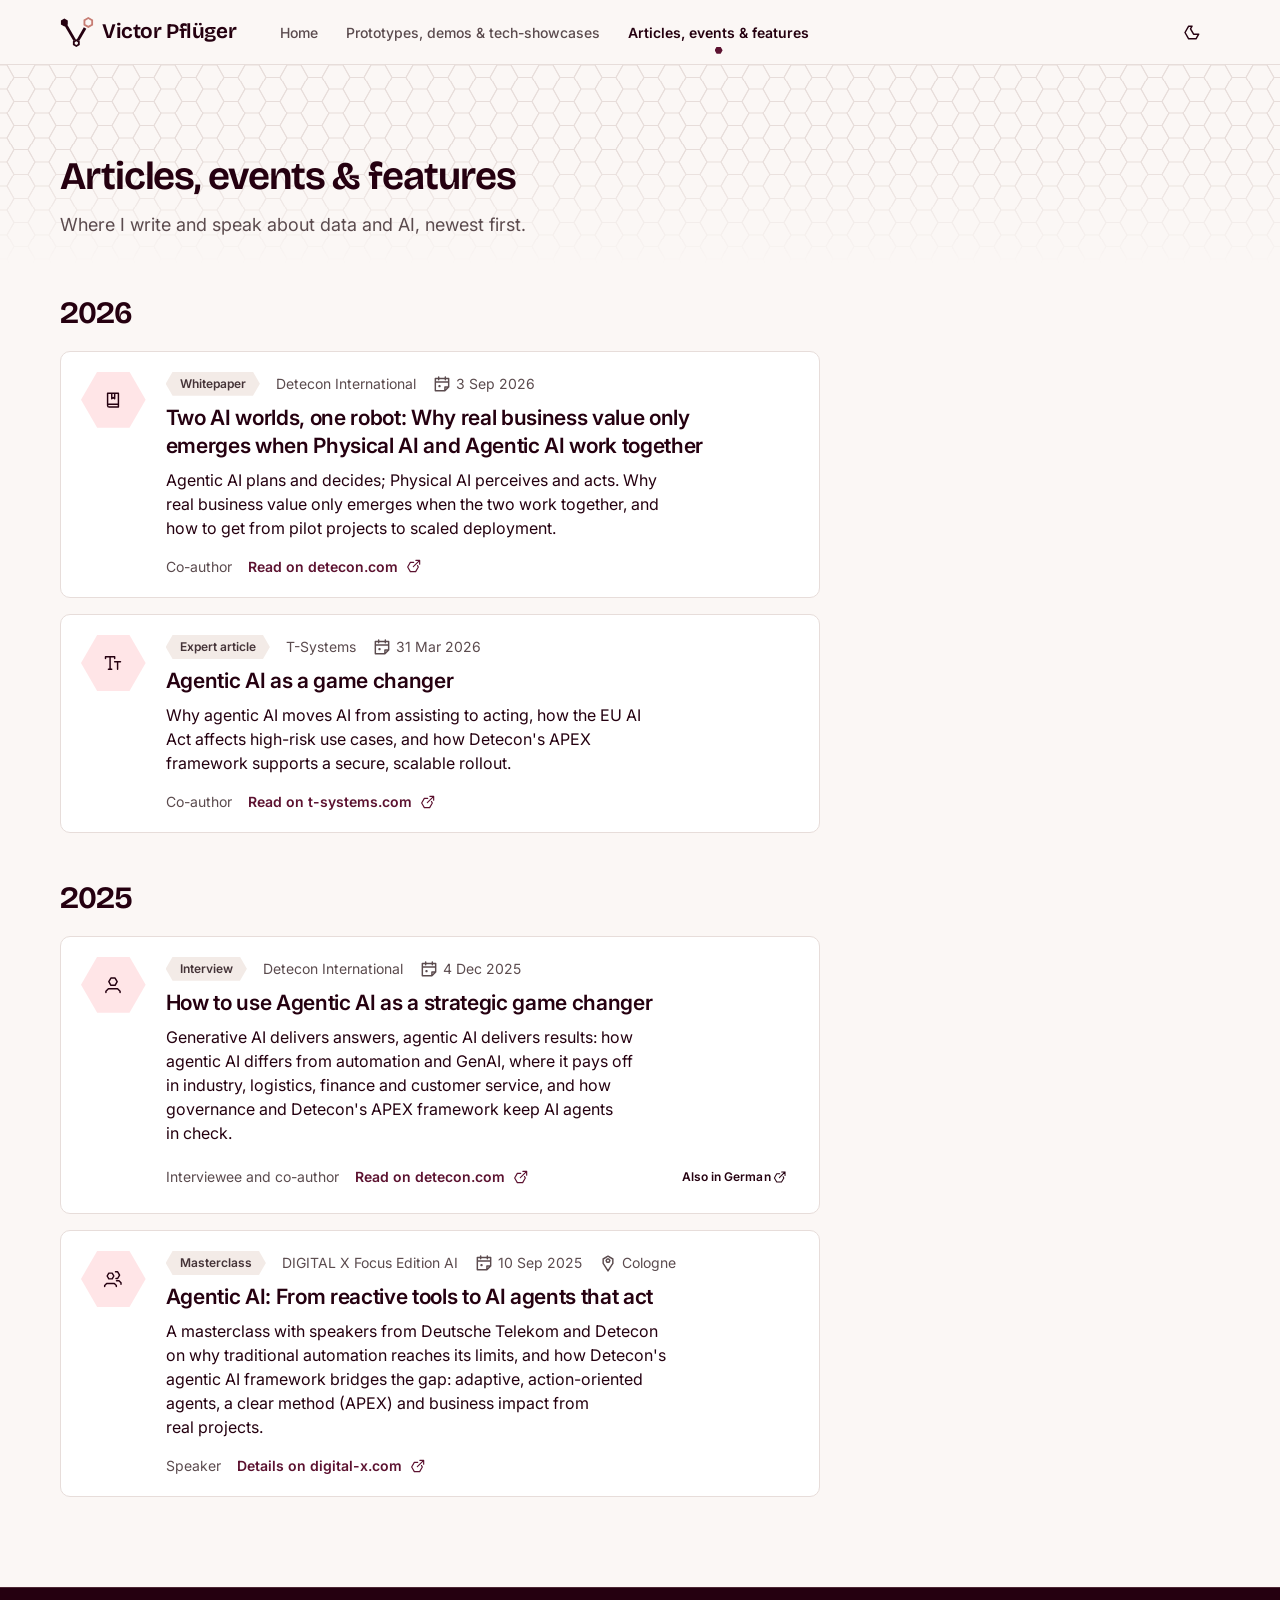
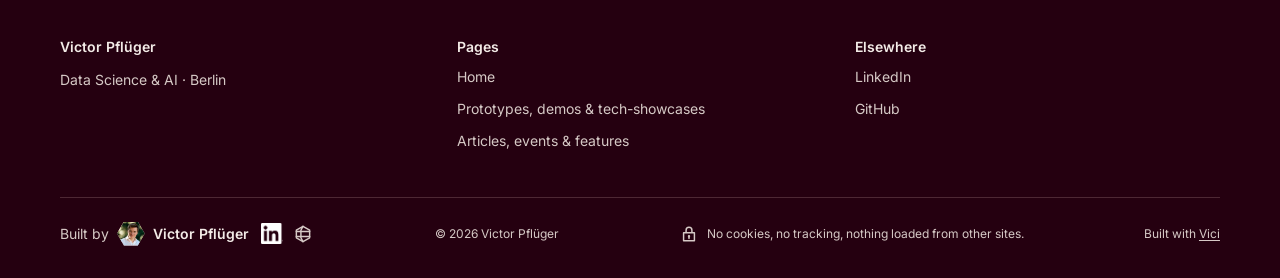
==== commit 9b65f08f: "Byline at the foot of every page Vici 2.0 asks every surface to say who built it. Each page now carr" ====
--- a/articles.html
+++ b/articles.html
@@ -93,6 +93,19 @@
         </div>
       </div>
       <div class="vc-footer__bottom">
+        <p class="vc-byline">
+          <span class="vc-byline__label">Built by</span>
+          <a class="vc-byline__person" href="https://www.linkedin.com/in/victorpflueger" rel="author">
+            <span class="vc-avatar vc-avatar--xs"><img src="vici/assets/brand/portrait-96.jpg" alt="" width="96" height="96"></span>
+            <span class="vc-byline__name">Victor Pflüger</span>
+            <img class="vc-platform-mark" src="vici/assets/marks/linkedin.png" alt="" width="840" height="779">
+            <span class="vc-visually-hidden"> on LinkedIn</span>
+          </a>
+          <span class="vc-tooltip-anchor">
+            <a class="vc-byline__icon" href="https://victorpflueger.github.io/VIP/index.html" rel="author" aria-label="Victor Pflüger's website"><span class="vc-icon vc-icon--globe-hex" aria-hidden="true"></span></a>
+            <span class="vc-tooltip" aria-hidden="true">Website</span>
+          </span>
+        </p>
         <span>© 2026 Victor Pflüger</span>
         <span class="site-footer-note"><span class="vc-icon vc-icon--lock" aria-hidden="true"></span>No cookies, no tracking, nothing loaded from other sites.</span>
         <span>Built with <a href="https://victorpflueger.github.io/ViciDesign/index.html">Vici</a></span>
--- a/vici/dist/vici.min.css
+++ b/vici/dist/vici.min.css
@@ -1 +1 @@
-@layer vici.tokens,vici.base,vici.layout,vici.components,vici.utilities;@font-face{font-family: 'Bricolage Grotesque';font-style: normal;font-display: swap;font-weight: 200 800;src: url('../assets/fonts/bricolage-grotesque-latin.woff2') format('woff2');unicode-range: U+0000-00FF,U+0131,U+0152-0153,U+02BB-02BC,U+02C6,U+02DA,U+02DC,U+0304,U+0308,U+0329,U+2000-206F,U+20AC,U+2122,U+2191,U+2193,U+2212,U+2215,U+FEFF,U+FFFD}@font-face{font-family: 'Bricolage Grotesque';font-style: normal;font-display: swap;font-weight: 200 800;src: url('../assets/fonts/bricolage-grotesque-latin-ext.woff2') format('woff2');unicode-range: U+0100-02BA,U+02BD-02C5,U+02C7-02CC,U+02CE-02D7,U+02DD-02FF,U+0304,U+0308,U+0329,U+1D00-1DBF,U+1E00-1E9F,U+1EF2-1EFF,U+2020,U+20A0-20AB,U+20AD-20C0,U+2113,U+2C60-2C7F,U+A720-A7FF}@font-face{font-family: 'Inter';font-style: normal;font-display: swap;font-weight: 100 900;src: url('../assets/fonts/inter-latin.woff2') format('woff2');unicode-range: U+0000-00FF,U+0131,U+0152-0153,U+02BB-02BC,U+02C6,U+02DA,U+02DC,U+0304,U+0308,U+0329,U+2000-206F,U+20AC,U+2122,U+2191,U+2193,U+2212,U+2215,U+FEFF,U+FFFD}@font-face{font-family: 'Inter';font-style: normal;font-display: swap;font-weight: 100 900;src: url('../assets/fonts/inter-latin-ext.woff2') format('woff2');unicode-range: U+0100-02BA,U+02BD-02C5,U+02C7-02CC,U+02CE-02D7,U+02DD-02FF,U+0304,U+0308,U+0329,U+1D00-1DBF,U+1E00-1E9F,U+1EF2-1EFF,U+2020,U+20A0-20AB,U+20AD-20C0,U+2113,U+2C60-2C7F,U+A720-A7FF}@font-face{font-family: 'Inter';font-style: italic;font-display: swap;font-weight: 100 900;src: url('../assets/fonts/inter-italic-latin.woff2') format('woff2');unicode-range: U+0000-00FF,U+0131,U+0152-0153,U+02BB-02BC,U+02C6,U+02DA,U+02DC,U+0304,U+0308,U+0329,U+2000-206F,U+20AC,U+2122,U+2191,U+2193,U+2212,U+2215,U+FEFF,U+FFFD}@font-face{font-family: 'Inter';font-style: italic;font-display: swap;font-weight: 100 900;src: url('../assets/fonts/inter-italic-latin-ext.woff2') format('woff2');unicode-range: U+0100-02BA,U+02BD-02C5,U+02C7-02CC,U+02CE-02D7,U+02DD-02FF,U+0304,U+0308,U+0329,U+1D00-1DBF,U+1E00-1E9F,U+1EF2-1EFF,U+2020,U+20A0-20AB,U+20AD-20C0,U+2113,U+2C60-2C7F,U+A720-A7FF}@font-face{font-family: 'JetBrains Mono';font-style: normal;font-display: swap;font-weight: 100 800;src: url('../assets/fonts/jetbrains-mono-latin.woff2') format('woff2');unicode-range: U+0000-00FF,U+0131,U+0152-0153,U+02BB-02BC,U+02C6,U+02DA,U+02DC,U+0304,U+0308,U+0329,U+2000-206F,U+20AC,U+2122,U+2191,U+2193,U+2212,U+2215,U+FEFF,U+FFFD}@font-face{font-family: 'JetBrains Mono';font-style: normal;font-display: swap;font-weight: 100 800;src: url('../assets/fonts/jetbrains-mono-latin-ext.woff2') format('woff2');unicode-range: U+0100-02BA,U+02BD-02C5,U+02C7-02CC,U+02CE-02D7,U+02DD-02FF,U+0304,U+0308,U+0329,U+1D00-1DBF,U+1E00-1E9F,U+1EF2-1EFF,U+2020,U+20A0-20AB,U+20AD-20C0,U+2113,U+2C60-2C7F,U+A720-A7FF}@font-face{font-family: 'Vici Mask';font-style: normal;font-display: block;src: url('../assets/fonts/vici-mask.woff2') format('woff2');unicode-range: U+2022,U+2219,U+25CF}@layer vici.tokens{:root{--vc-merlot-50: #fff4f4;--vc-merlot-100: #ffe5e7;--vc-merlot-200: #fcd2d5;--vc-merlot-300: #f4b9bb;--vc-merlot-400: #de9b98;--vc-merlot-500: #c77d74;--vc-merlot-600: #ab5558;--vc-merlot-700: #8f2f42;--vc-merlot-800: #5c1230;--vc-merlot-900: #3d051e;--vc-merlot-950: #250010;--vc-coral-50: #fff5f3;--vc-coral-100: #ffe8e3;--vc-coral-200: #ffd6cd;--vc-coral-300: #fcc0b4;--vc-coral-400: #efa295;--vc-coral-500: #d88071;--vc-coral-600: #b95d50;--vc-coral-700: #954238;--vc-coral-800: #6f2e28;--vc-coral-900: #4b1e19;--vc-coral-950: #2f110e;--vc-apricot-50: #fef6ef;--vc-apricot-100: #feeada;--vc-apricot-200: #fadac0;--vc-apricot-300: #f3c6a4;--vc-apricot-400: #e4ab7f;--vc-apricot-500: #cd8a56;--vc-apricot-600: #ae682d;--vc-apricot-700: #8c4c14;--vc-apricot-800: #69360a;--vc-apricot-900: #472307;--vc-apricot-950: #2c1404;--vc-honey-50: #faf7ee;--vc-honey-100: #f5eed9;--vc-honey-200: #ede0be;--vc-honey-300: #e2cfa0;--vc-honey-400: #d1b679;--vc-honey-500: #b8964d;--vc-honey-600: #9b751d;--vc-honey-700: #7b5800;--vc-honey-800: #5c4000;--vc-honey-900: #3e2900;--vc-honey-950: #261801;--vc-sage-50: #f3f9f4;--vc-sage-100: #e4f2e5;--vc-sage-200: #d0e8d3;--vc-sage-300: #badabe;--vc-sage-400: #9bc6a2;--vc-sage-500: #77aa81;--vc-sage-600: #538b60;--vc-sage-700: #396c46;--vc-sage-800: #275033;--vc-sage-900: #193521;--vc-sage-950: #0d2013;--vc-teal-50: #f0fafa;--vc-teal-100: #dcf3f3;--vc-teal-200: #c2eaea;--vc-teal-300: #a5dcdd;--vc-teal-400: #7ec8ca;--vc-teal-500: #50acaf;--vc-teal-600: #168d90;--vc-teal-700: #006d70;--vc-teal-800: #005053;--vc-teal-900: #003538;--vc-teal-950: #002022;--vc-fjord-50: #f2f8ff;--vc-fjord-100: #e1f0ff;--vc-fjord-200: #cce4fd;--vc-fjord-300: #b4d4f6;--vc-fjord-400: #94bde9;--vc-fjord-500: #709fd3;--vc-fjord-600: #4d7fb5;--vc-fjord-700: #356192;--vc-fjord-800: #25476e;--vc-fjord-900: #182f4a;--vc-fjord-950: #0d1c2e;--vc-lilac-50: #f9f6fe;--vc-lilac-100: #f2e9fd;--vc-lilac-200: #e8daf8;--vc-lilac-300: #dbc6f0;--vc-lilac-400: #c7ace1;--vc-lilac-500: #ac8bc9;--vc-lilac-600: #8d6aab;--vc-lilac-700: #6f4f89;--vc-lilac-800: #523966;--vc-lilac-900: #372544;--vc-lilac-950: #21152a;--vc-neutral-0: #ffffff;--vc-neutral-50: #fbf7f5;--vc-neutral-100: #f3ebe7;--vc-neutral-200: #e7ddda;--vc-neutral-300: #d6c9c6;--vc-neutral-400: #b2a4a3;--vc-neutral-500: #8e7f80;--vc-neutral-600: #716163;--vc-neutral-700: #5b4b4e;--vc-neutral-800: #453438;--vc-neutral-900: #301f24;--vc-neutral-950: #1e0e14;--vc-night-0: #0b0103;--vc-night-1: #180008;--vc-night-2: #250010;--vc-night-3: #2d0617;--vc-night-4: #350f1f;--vc-night-5: #3f1927;--vc-night-6: #4d2834;--vc-night-7: #67444e;--vc-night-8: #937178;--vc-night-accent: #4e2532;--vc-night-info: #192a44;--vc-night-success: #1a301f;--vc-night-warning: #3b2502;--vc-night-danger: #471b18;--vc-night-feature: #35213f;--vc-font-display: 'Bricolage Grotesque',ui-sans-serif,system-ui,'Segoe UI','Helvetica Neue',Arial,sans-serif;--vc-font-text: Inter,ui-sans-serif,system-ui,'Segoe UI','Helvetica Neue',Arial,sans-serif;--vc-font-mono: 'JetBrains Mono',ui-monospace,SFMono-Regular,Menlo,Consolas,monospace;--vc-weight-regular: 400;--vc-weight-medium: 500;--vc-weight-semibold: 600;--vc-weight-bold: 700;--vc-weight-display: 650;--vc-font-size-2xs: 0.6875rem;--vc-font-size-xs: 0.75rem;--vc-font-size-sm: 0.875rem;--vc-font-size-md: 1rem;--vc-font-size-lg: 1.125rem;--vc-font-size-xl: 1.3125rem;--vc-font-size-2xl: 1.5625rem;--vc-font-size-3xl: clamp(1.625rem,1.42rem + 0.8vw,1.9375rem);--vc-font-size-4xl: clamp(1.9375rem,1.6rem + 1.4vw,2.4375rem);--vc-font-size-5xl: clamp(2.375rem,1.8rem + 2.4vw,3.0625rem);--vc-font-size-6xl: clamp(2.875rem,2rem + 3.6vw,3.875rem);--vc-font-size-7xl: clamp(3.25rem,2rem + 5.2vw,4.875rem);--vc-leading-none: 1;--vc-leading-tight: 1.08;--vc-leading-snug: 1.22;--vc-leading-normal: 1.5;--vc-leading-relaxed: 1.65;--vc-tracking-display: -0.028em;--vc-tracking-heading: -0.016em;--vc-tracking-normal: 0em;--vc-tracking-caps: 0.09em;--vc-space-0: 0px;--vc-space-1: 4px;--vc-space-2: 8px;--vc-space-3: 12px;--vc-space-4: 16px;--vc-space-5: 20px;--vc-space-6: 24px;--vc-space-8: 32px;--vc-space-10: 40px;--vc-space-12: 48px;--vc-space-16: 64px;--vc-space-20: 80px;--vc-space-24: 96px;--vc-space-32: 128px;--vc-space-hair: 2px;--vc-radius-none: 0px;--vc-radius-xs: 2px;--vc-radius-sm: 4px;--vc-radius-md: 6px;--vc-radius-lg: 10px;--vc-radius-xl: 16px;--vc-cell-2xs: 0.5rem;--vc-cell-xs: 1rem;--vc-cell-sm: 1.5rem;--vc-cell-md: 2rem;--vc-cell-lg: 2.5rem;--vc-cell-xl: 3.5rem;--vc-cell-2xl: 5rem;--vc-cell-3xl: 7.5rem;--vc-control-sm: 2rem;--vc-control-md: 2.5rem;--vc-control-lg: 3rem;--vc-stroke-thin: 1px;--vc-stroke-thick: 2px;--vc-stroke-focus: 2px;--vc-duration-instant: 70ms;--vc-duration-quick: 130ms;--vc-duration-base: 210ms;--vc-duration-slow: 340ms;--vc-duration-deliberate: 540ms;--vc-ease-standard: cubic-bezier(0.32,0.08,0.24,1);--vc-ease-enter: cubic-bezier(0.12,0.76,0.32,1);--vc-ease-exit: cubic-bezier(0.52,0,0.84,0.36);--vc-ease-bounce: cubic-bezier(0.3,1.36,0.56,1);--vc-z-base: 0;--vc-z-raised: 10;--vc-z-sticky: 100;--vc-z-header: 200;--vc-z-dropdown: 300;--vc-z-overlay: 400;--vc-z-modal: 500;--vc-z-toast: 600;--vc-z-tooltip: 700;--vc-breakpoint-sm: 480px;--vc-breakpoint-md: 768px;--vc-breakpoint-lg: 1024px;--vc-breakpoint-xl: 1280px;--vc-breakpoint-2xl: 1536px;--vc-container-prose: 50ch;--vc-container-narrow: 760px;--vc-container-content: 1160px;--vc-container-wide: 1400px}:root,[data-theme='light'],[class*='vc-tint-']{color-scheme: light;--vc-bg: var(--vc-neutral-50);--vc-bg-subtle: var(--vc-neutral-100);--vc-bg-sunken: var(--vc-neutral-100);--vc-surface: var(--vc-neutral-0);--vc-surface-raised: var(--vc-neutral-0);--vc-surface-hover: var(--vc-merlot-50);--vc-surface-pressed: var(--vc-merlot-100);--vc-surface-selected: var(--vc-merlot-100);--vc-surface-inverse: var(--vc-merlot-950);--vc-scrim: var(--vc-merlot-950);--vc-text: var(--vc-merlot-950);--vc-text-muted: var(--vc-neutral-700);--vc-text-subtle: var(--vc-neutral-600);--vc-text-disabled: var(--vc-neutral-400);--vc-text-inverse: var(--vc-neutral-100);--vc-text-link: var(--vc-merlot-700);--vc-text-link-hover: var(--vc-merlot-950);--vc-border-subtle: var(--vc-neutral-200);--vc-border: var(--vc-neutral-300);--vc-border-strong: var(--vc-neutral-500);--vc-accent: var(--vc-merlot-950);--vc-accent-hover: var(--vc-merlot-800);--vc-accent-pressed: var(--vc-merlot-900);--vc-on-accent: var(--vc-neutral-50);--vc-accent-soft: var(--vc-merlot-100);--vc-accent-soft-hover: var(--vc-merlot-200);--vc-on-accent-soft: var(--vc-merlot-950);--vc-accent-text: var(--vc-merlot-700);--vc-focus: var(--vc-merlot-700);--vc-shadow-color: var(--vc-merlot-950);--vc-info-bg: var(--vc-fjord-100);--vc-info-border: var(--vc-fjord-300);--vc-info-text: var(--vc-fjord-800);--vc-info-solid: var(--vc-fjord-700);--vc-info-on-solid: var(--vc-neutral-0);--vc-success-bg: var(--vc-sage-100);--vc-success-border: var(--vc-sage-300);--vc-success-text: var(--vc-sage-800);--vc-success-solid: var(--vc-sage-700);--vc-success-on-solid: var(--vc-neutral-0);--vc-warning-bg: var(--vc-honey-100);--vc-warning-border: var(--vc-honey-400);--vc-warning-text: var(--vc-honey-800);--vc-warning-solid: var(--vc-honey-300);--vc-warning-on-solid: var(--vc-honey-950);--vc-danger-bg: var(--vc-coral-100);--vc-danger-border: var(--vc-coral-300);--vc-danger-text: var(--vc-coral-800);--vc-danger-solid: var(--vc-coral-700);--vc-danger-on-solid: var(--vc-neutral-0);--vc-feature-bg: var(--vc-lilac-100);--vc-feature-border: var(--vc-lilac-300);--vc-feature-text: var(--vc-lilac-800);--vc-feature-solid: var(--vc-lilac-700);--vc-feature-on-solid: var(--vc-neutral-0);--vc-neutral-bg: var(--vc-neutral-100);--vc-neutral-border: var(--vc-neutral-300);--vc-neutral-text: var(--vc-neutral-800);--vc-neutral-solid: var(--vc-neutral-700);--vc-neutral-on-solid: var(--vc-neutral-0);--vc-data-1: var(--vc-merlot-800);--vc-data-2: var(--vc-teal-700);--vc-data-3: var(--vc-apricot-600);--vc-data-4: var(--vc-fjord-800);--vc-data-5: var(--vc-lilac-600);--vc-data-6: var(--vc-honey-800);--vc-data-7: var(--vc-neutral-500);--vc-data-8: var(--vc-neutral-700);--vc-data-pastel-1: var(--vc-merlot-200);--vc-data-pastel-2: var(--vc-teal-200);--vc-data-pastel-3: var(--vc-apricot-200);--vc-data-pastel-4: var(--vc-fjord-200);--vc-data-pastel-5: var(--vc-lilac-200);--vc-data-pastel-6: var(--vc-honey-200);--vc-data-pastel-7: var(--vc-neutral-200);--vc-data-pastel-8: var(--vc-neutral-300);--vc-seq-1: var(--vc-merlot-100);--vc-seq-2: var(--vc-merlot-200);--vc-seq-3: var(--vc-merlot-300);--vc-seq-4: var(--vc-merlot-500);--vc-seq-5: var(--vc-merlot-700);--vc-seq-6: var(--vc-merlot-800);--vc-seq-7: var(--vc-merlot-950);--vc-div-1: var(--vc-coral-700);--vc-div-2: var(--vc-coral-400);--vc-div-3: var(--vc-coral-200);--vc-div-4: var(--vc-neutral-100);--vc-div-5: var(--vc-fjord-200);--vc-div-6: var(--vc-fjord-400);--vc-div-7: var(--vc-fjord-700);--vc-chart-grid: var(--vc-neutral-200);--vc-chart-axis: var(--vc-neutral-600);--vc-rating: var(--vc-honey-600);--vc-knob: var(--vc-neutral-0);--vc-track: var(--vc-neutral-200);--vc-platform-mark: #000000;--vc-aurora-1: var(--vc-merlot-200);--vc-aurora-2: var(--vc-lilac-200);--vc-aurora-3: var(--vc-apricot-100);--vc-shadow-sm: 0px 1px 2px 0px rgb(37 0 16 / 0.08),0px 1px 1px 0px rgb(37 0 16 / 0.04);--vc-shadow-md: 0px 4px 12px -2px rgb(37 0 16 / 0.12),0px 2px 4px -1px rgb(37 0 16 / 0.06);--vc-shadow-lg: 0px 14px 32px -8px rgb(37 0 16 / 0.2),0px 4px 10px -4px rgb(37 0 16 / 0.08);--vc-shadow-xl: 0px 28px 60px -12px rgb(37 0 16 / 0.3),0px 8px 18px -8px rgb(37 0 16 / 0.12);--vc-select-chevron: url("data:image/svg+xml,%3Csvg xmlns='http://www.w3.org/2000/svg' viewBox='0 0 24 24' fill='none' stroke='%235b4b4e' stroke-width='2' stroke-linecap='round' stroke-linejoin='round'%3E%3Cpath d='M5.5 10.25 L12 14 L18.5 10.25'/%3E%3C/svg%3E");--vc-honeycomb-pattern: url("data:image/svg+xml,%3Csvg xmlns='http://www.w3.org/2000/svg' width='42' height='24.249' viewBox='0 0 42 24.249'%3E%3Cg fill='none' stroke='%23e7ddda' stroke-width='1'%3E%3Cpolygon points='14,12.12 7,24.25 -7,24.25 -14,12.12 -7,0 7,0'/%3E%3Cpolygon points='56,12.12 49,24.25 35,24.25 28,12.12 35,0 49,0'/%3E%3Cpolygon points='35,0 28,12.12 14,12.12 7,0 14,-12.12 28,-12.12'/%3E%3Cpolygon points='35,24.25 28,36.37 14,36.37 7,24.25 14,12.12 28,12.12'/%3E%3C/g%3E%3C/svg%3E");--vc-platform-mark-filter: none;--vc-honeycomb-pattern-size: 42px 24.249px}@media (prefers-color-scheme: dark){:root:not([data-theme='light']){color-scheme: dark;--vc-bg: var(--vc-night-2);--vc-bg-subtle: var(--vc-night-1);--vc-bg-sunken: var(--vc-night-1);--vc-surface: var(--vc-night-3);--vc-surface-raised: var(--vc-night-4);--vc-surface-hover: var(--vc-night-5);--vc-surface-pressed: var(--vc-night-6);--vc-surface-selected: var(--vc-night-accent);--vc-surface-inverse: var(--vc-neutral-100);--vc-scrim: var(--vc-night-1);--vc-text: var(--vc-neutral-100);--vc-text-muted: var(--vc-neutral-300);--vc-text-subtle: var(--vc-neutral-400);--vc-text-disabled: var(--vc-neutral-600);--vc-text-inverse: var(--vc-merlot-950);--vc-text-link: var(--vc-merlot-200);--vc-text-link-hover: var(--vc-neutral-50);--vc-border-subtle: var(--vc-night-6);--vc-border: var(--vc-night-7);--vc-border-strong: var(--vc-night-8);--vc-accent: var(--vc-merlot-200);--vc-accent-hover: var(--vc-merlot-100);--vc-accent-pressed: var(--vc-merlot-300);--vc-on-accent: var(--vc-merlot-950);--vc-accent-soft: var(--vc-night-accent);--vc-accent-soft-hover: var(--vc-night-6);--vc-on-accent-soft: var(--vc-merlot-100);--vc-accent-text: var(--vc-merlot-200);--vc-focus: var(--vc-merlot-300);--vc-shadow-color: var(--vc-night-0);--vc-info-bg: var(--vc-night-info);--vc-info-border: var(--vc-fjord-700);--vc-info-text: var(--vc-fjord-200);--vc-info-solid: var(--vc-fjord-300);--vc-info-on-solid: var(--vc-fjord-950);--vc-success-bg: var(--vc-night-success);--vc-success-border: var(--vc-sage-700);--vc-success-text: var(--vc-sage-200);--vc-success-solid: var(--vc-sage-300);--vc-success-on-solid: var(--vc-sage-950);--vc-warning-bg: var(--vc-night-warning);--vc-warning-border: var(--vc-honey-700);--vc-warning-text: var(--vc-honey-200);--vc-warning-solid: var(--vc-honey-300);--vc-warning-on-solid: var(--vc-honey-950);--vc-danger-bg: var(--vc-night-danger);--vc-danger-border: var(--vc-coral-700);--vc-danger-text: var(--vc-coral-200);--vc-danger-solid: var(--vc-coral-300);--vc-danger-on-solid: var(--vc-coral-950);--vc-feature-bg: var(--vc-night-feature);--vc-feature-border: var(--vc-lilac-700);--vc-feature-text: var(--vc-lilac-200);--vc-feature-solid: var(--vc-lilac-300);--vc-feature-on-solid: var(--vc-lilac-950);--vc-neutral-bg: var(--vc-night-4);--vc-neutral-border: var(--vc-night-7);--vc-neutral-text: var(--vc-neutral-200);--vc-neutral-solid: var(--vc-neutral-300);--vc-neutral-on-solid: var(--vc-neutral-950);--vc-data-1: var(--vc-merlot-400);--vc-data-2: var(--vc-teal-200);--vc-data-3: var(--vc-apricot-300);--vc-data-4: var(--vc-fjord-400);--vc-data-5: var(--vc-lilac-500);--vc-data-6: var(--vc-honey-500);--vc-data-7: var(--vc-neutral-400);--vc-data-8: var(--vc-neutral-200);--vc-data-pastel-1: var(--vc-merlot-800);--vc-data-pastel-2: var(--vc-teal-800);--vc-data-pastel-3: var(--vc-apricot-800);--vc-data-pastel-4: var(--vc-fjord-800);--vc-data-pastel-5: var(--vc-lilac-800);--vc-data-pastel-6: var(--vc-honey-800);--vc-data-pastel-7: var(--vc-night-6);--vc-data-pastel-8: var(--vc-night-7);--vc-seq-1: var(--vc-merlot-900);--vc-seq-2: var(--vc-merlot-800);--vc-seq-3: var(--vc-merlot-700);--vc-seq-4: var(--vc-merlot-500);--vc-seq-5: var(--vc-merlot-300);--vc-seq-6: var(--vc-merlot-200);--vc-seq-7: var(--vc-merlot-50);--vc-div-1: var(--vc-coral-300);--vc-div-2: var(--vc-coral-600);--vc-div-3: var(--vc-coral-800);--vc-div-4: var(--vc-night-5);--vc-div-5: var(--vc-fjord-800);--vc-div-6: var(--vc-fjord-600);--vc-div-7: var(--vc-fjord-300);--vc-chart-grid: var(--vc-night-6);--vc-chart-axis: var(--vc-neutral-400);--vc-rating: var(--vc-honey-300);--vc-knob: var(--vc-neutral-100);--vc-track: var(--vc-night-6);--vc-platform-mark: var(--vc-neutral-0);--vc-aurora-1: var(--vc-merlot-800);--vc-aurora-2: var(--vc-lilac-900);--vc-aurora-3: var(--vc-night-accent);--vc-shadow-sm: 0px 1px 2px 0px rgb(11 1 3 / 0.208),0px 1px 1px 0px rgb(11 1 3 / 0.104);--vc-shadow-md: 0px 4px 12px -2px rgb(11 1 3 / 0.312),0px 2px 4px -1px rgb(11 1 3 / 0.156);--vc-shadow-lg: 0px 14px 32px -8px rgb(11 1 3 / 0.52),0px 4px 10px -4px rgb(11 1 3 / 0.208);--vc-shadow-xl: 0px 28px 60px -12px rgb(11 1 3 / 0.7),0px 8px 18px -8px rgb(11 1 3 / 0.312);--vc-select-chevron: url("data:image/svg+xml,%3Csvg xmlns='http://www.w3.org/2000/svg' viewBox='0 0 24 24' fill='none' stroke='%23d6c9c6' stroke-width='2' stroke-linecap='round' stroke-linejoin='round'%3E%3Cpath d='M5.5 10.25 L12 14 L18.5 10.25'/%3E%3C/svg%3E");--vc-honeycomb-pattern: url("data:image/svg+xml,%3Csvg xmlns='http://www.w3.org/2000/svg' width='42' height='24.249' viewBox='0 0 42 24.249'%3E%3Cg fill='none' stroke='%234d2834' stroke-width='1'%3E%3Cpolygon points='14,12.12 7,24.25 -7,24.25 -14,12.12 -7,0 7,0'/%3E%3Cpolygon points='56,12.12 49,24.25 35,24.25 28,12.12 35,0 49,0'/%3E%3Cpolygon points='35,0 28,12.12 14,12.12 7,0 14,-12.12 28,-12.12'/%3E%3Cpolygon points='35,24.25 28,36.37 14,36.37 7,24.25 14,12.12 28,12.12'/%3E%3C/g%3E%3C/svg%3E");--vc-platform-mark-filter: brightness(0) invert(1);--vc-honeycomb-pattern-size: 42px 24.249px}}[data-theme='dark'],.vc-footer--brand{color-scheme: dark;--vc-bg: var(--vc-night-2);--vc-bg-subtle: var(--vc-night-1);--vc-bg-sunken: var(--vc-night-1);--vc-surface: var(--vc-night-3);--vc-surface-raised: var(--vc-night-4);--vc-surface-hover: var(--vc-night-5);--vc-surface-pressed: var(--vc-night-6);--vc-surface-selected: var(--vc-night-accent);--vc-surface-inverse: var(--vc-neutral-100);--vc-scrim: var(--vc-night-1);--vc-text: var(--vc-neutral-100);--vc-text-muted: var(--vc-neutral-300);--vc-text-subtle: var(--vc-neutral-400);--vc-text-disabled: var(--vc-neutral-600);--vc-text-inverse: var(--vc-merlot-950);--vc-text-link: var(--vc-merlot-200);--vc-text-link-hover: var(--vc-neutral-50);--vc-border-subtle: var(--vc-night-6);--vc-border: var(--vc-night-7);--vc-border-strong: var(--vc-night-8);--vc-accent: var(--vc-merlot-200);--vc-accent-hover: var(--vc-merlot-100);--vc-accent-pressed: var(--vc-merlot-300);--vc-on-accent: var(--vc-merlot-950);--vc-accent-soft: var(--vc-night-accent);--vc-accent-soft-hover: var(--vc-night-6);--vc-on-accent-soft: var(--vc-merlot-100);--vc-accent-text: var(--vc-merlot-200);--vc-focus: var(--vc-merlot-300);--vc-shadow-color: var(--vc-night-0);--vc-info-bg: var(--vc-night-info);--vc-info-border: var(--vc-fjord-700);--vc-info-text: var(--vc-fjord-200);--vc-info-solid: var(--vc-fjord-300);--vc-info-on-solid: var(--vc-fjord-950);--vc-success-bg: var(--vc-night-success);--vc-success-border: var(--vc-sage-700);--vc-success-text: var(--vc-sage-200);--vc-success-solid: var(--vc-sage-300);--vc-success-on-solid: var(--vc-sage-950);--vc-warning-bg: var(--vc-night-warning);--vc-warning-border: var(--vc-honey-700);--vc-warning-text: var(--vc-honey-200);--vc-warning-solid: var(--vc-honey-300);--vc-warning-on-solid: var(--vc-honey-950);--vc-danger-bg: var(--vc-night-danger);--vc-danger-border: var(--vc-coral-700);--vc-danger-text: var(--vc-coral-200);--vc-danger-solid: var(--vc-coral-300);--vc-danger-on-solid: var(--vc-coral-950);--vc-feature-bg: var(--vc-night-feature);--vc-feature-border: var(--vc-lilac-700);--vc-feature-text: var(--vc-lilac-200);--vc-feature-solid: var(--vc-lilac-300);--vc-feature-on-solid: var(--vc-lilac-950);--vc-neutral-bg: var(--vc-night-4);--vc-neutral-border: var(--vc-night-7);--vc-neutral-text: var(--vc-neutral-200);--vc-neutral-solid: var(--vc-neutral-300);--vc-neutral-on-solid: var(--vc-neutral-950);--vc-data-1: var(--vc-merlot-400);--vc-data-2: var(--vc-teal-200);--vc-data-3: var(--vc-apricot-300);--vc-data-4: var(--vc-fjord-400);--vc-data-5: var(--vc-lilac-500);--vc-data-6: var(--vc-honey-500);--vc-data-7: var(--vc-neutral-400);--vc-data-8: var(--vc-neutral-200);--vc-data-pastel-1: var(--vc-merlot-800);--vc-data-pastel-2: var(--vc-teal-800);--vc-data-pastel-3: var(--vc-apricot-800);--vc-data-pastel-4: var(--vc-fjord-800);--vc-data-pastel-5: var(--vc-lilac-800);--vc-data-pastel-6: var(--vc-honey-800);--vc-data-pastel-7: var(--vc-night-6);--vc-data-pastel-8: var(--vc-night-7);--vc-seq-1: var(--vc-merlot-900);--vc-seq-2: var(--vc-merlot-800);--vc-seq-3: var(--vc-merlot-700);--vc-seq-4: var(--vc-merlot-500);--vc-seq-5: var(--vc-merlot-300);--vc-seq-6: var(--vc-merlot-200);--vc-seq-7: var(--vc-merlot-50);--vc-div-1: var(--vc-coral-300);--vc-div-2: var(--vc-coral-600);--vc-div-3: var(--vc-coral-800);--vc-div-4: var(--vc-night-5);--vc-div-5: var(--vc-fjord-800);--vc-div-6: var(--vc-fjord-600);--vc-div-7: var(--vc-fjord-300);--vc-chart-grid: var(--vc-night-6);--vc-chart-axis: var(--vc-neutral-400);--vc-rating: var(--vc-honey-300);--vc-knob: var(--vc-neutral-100);--vc-track: var(--vc-night-6);--vc-platform-mark: var(--vc-neutral-0);--vc-aurora-1: var(--vc-merlot-800);--vc-aurora-2: var(--vc-lilac-900);--vc-aurora-3: var(--vc-night-accent);--vc-shadow-sm: 0px 1px 2px 0px rgb(11 1 3 / 0.208),0px 1px 1px 0px rgb(11 1 3 / 0.104);--vc-shadow-md: 0px 4px 12px -2px rgb(11 1 3 / 0.312),0px 2px 4px -1px rgb(11 1 3 / 0.156);--vc-shadow-lg: 0px 14px 32px -8px rgb(11 1 3 / 0.52),0px 4px 10px -4px rgb(11 1 3 / 0.208);--vc-shadow-xl: 0px 28px 60px -12px rgb(11 1 3 / 0.7),0px 8px 18px -8px rgb(11 1 3 / 0.312);--vc-select-chevron: url("data:image/svg+xml,%3Csvg xmlns='http://www.w3.org/2000/svg' viewBox='0 0 24 24' fill='none' stroke='%23d6c9c6' stroke-width='2' stroke-linecap='round' stroke-linejoin='round'%3E%3Cpath d='M5.5 10.25 L12 14 L18.5 10.25'/%3E%3C/svg%3E");--vc-honeycomb-pattern: url("data:image/svg+xml,%3Csvg xmlns='http://www.w3.org/2000/svg' width='42' height='24.249' viewBox='0 0 42 24.249'%3E%3Cg fill='none' stroke='%234d2834' stroke-width='1'%3E%3Cpolygon points='14,12.12 7,24.25 -7,24.25 -14,12.12 -7,0 7,0'/%3E%3Cpolygon points='56,12.12 49,24.25 35,24.25 28,12.12 35,0 49,0'/%3E%3Cpolygon points='35,0 28,12.12 14,12.12 7,0 14,-12.12 28,-12.12'/%3E%3Cpolygon points='35,24.25 28,36.37 14,36.37 7,24.25 14,12.12 28,12.12'/%3E%3C/g%3E%3C/svg%3E");--vc-platform-mark-filter: brightness(0) invert(1);--vc-honeycomb-pattern-size: 42px 24.249px}.vc-surface-inverse{color-scheme: dark;--vc-bg: var(--vc-night-2);--vc-bg-subtle: var(--vc-night-1);--vc-bg-sunken: var(--vc-night-1);--vc-surface: var(--vc-night-3);--vc-surface-raised: var(--vc-night-4);--vc-surface-hover: var(--vc-night-5);--vc-surface-pressed: var(--vc-night-6);--vc-surface-selected: var(--vc-night-accent);--vc-surface-inverse: var(--vc-neutral-100);--vc-scrim: var(--vc-night-1);--vc-text: var(--vc-neutral-100);--vc-text-muted: var(--vc-neutral-300);--vc-text-subtle: var(--vc-neutral-400);--vc-text-disabled: var(--vc-neutral-600);--vc-text-inverse: var(--vc-merlot-950);--vc-text-link: var(--vc-merlot-200);--vc-text-link-hover: var(--vc-neutral-50);--vc-border-subtle: var(--vc-night-6);--vc-border: var(--vc-night-7);--vc-border-strong: var(--vc-night-8);--vc-accent: var(--vc-merlot-200);--vc-accent-hover: var(--vc-merlot-100);--vc-accent-pressed: var(--vc-merlot-300);--vc-on-accent: var(--vc-merlot-950);--vc-accent-soft: var(--vc-night-accent);--vc-accent-soft-hover: var(--vc-night-6);--vc-on-accent-soft: var(--vc-merlot-100);--vc-accent-text: var(--vc-merlot-200);--vc-focus: var(--vc-merlot-300);--vc-shadow-color: var(--vc-night-0);--vc-info-bg: var(--vc-night-info);--vc-info-border: var(--vc-fjord-700);--vc-info-text: var(--vc-fjord-200);--vc-info-solid: var(--vc-fjord-300);--vc-info-on-solid: var(--vc-fjord-950);--vc-success-bg: var(--vc-night-success);--vc-success-border: var(--vc-sage-700);--vc-success-text: var(--vc-sage-200);--vc-success-solid: var(--vc-sage-300);--vc-success-on-solid: var(--vc-sage-950);--vc-warning-bg: var(--vc-night-warning);--vc-warning-border: var(--vc-honey-700);--vc-warning-text: var(--vc-honey-200);--vc-warning-solid: var(--vc-honey-300);--vc-warning-on-solid: var(--vc-honey-950);--vc-danger-bg: var(--vc-night-danger);--vc-danger-border: var(--vc-coral-700);--vc-danger-text: var(--vc-coral-200);--vc-danger-solid: var(--vc-coral-300);--vc-danger-on-solid: var(--vc-coral-950);--vc-feature-bg: var(--vc-night-feature);--vc-feature-border: var(--vc-lilac-700);--vc-feature-text: var(--vc-lilac-200);--vc-feature-solid: var(--vc-lilac-300);--vc-feature-on-solid: var(--vc-lilac-950);--vc-neutral-bg: var(--vc-night-4);--vc-neutral-border: var(--vc-night-7);--vc-neutral-text: var(--vc-neutral-200);--vc-neutral-solid: var(--vc-neutral-300);--vc-neutral-on-solid: var(--vc-neutral-950);--vc-data-1: var(--vc-merlot-400);--vc-data-2: var(--vc-teal-200);--vc-data-3: var(--vc-apricot-300);--vc-data-4: var(--vc-fjord-400);--vc-data-5: var(--vc-lilac-500);--vc-data-6: var(--vc-honey-500);--vc-data-7: var(--vc-neutral-400);--vc-data-8: var(--vc-neutral-200);--vc-data-pastel-1: var(--vc-merlot-800);--vc-data-pastel-2: var(--vc-teal-800);--vc-data-pastel-3: var(--vc-apricot-800);--vc-data-pastel-4: var(--vc-fjord-800);--vc-data-pastel-5: var(--vc-lilac-800);--vc-data-pastel-6: var(--vc-honey-800);--vc-data-pastel-7: var(--vc-night-6);--vc-data-pastel-8: var(--vc-night-7);--vc-seq-1: var(--vc-merlot-900);--vc-seq-2: var(--vc-merlot-800);--vc-seq-3: var(--vc-merlot-700);--vc-seq-4: var(--vc-merlot-500);--vc-seq-5: var(--vc-merlot-300);--vc-seq-6: var(--vc-merlot-200);--vc-seq-7: var(--vc-merlot-50);--vc-div-1: var(--vc-coral-300);--vc-div-2: var(--vc-coral-600);--vc-div-3: var(--vc-coral-800);--vc-div-4: var(--vc-night-5);--vc-div-5: var(--vc-fjord-800);--vc-div-6: var(--vc-fjord-600);--vc-div-7: var(--vc-fjord-300);--vc-chart-grid: var(--vc-night-6);--vc-chart-axis: var(--vc-neutral-400);--vc-rating: var(--vc-honey-300);--vc-knob: var(--vc-neutral-100);--vc-track: var(--vc-night-6);--vc-platform-mark: var(--vc-neutral-0);--vc-aurora-1: var(--vc-merlot-800);--vc-aurora-2: var(--vc-lilac-900);--vc-aurora-3: var(--vc-night-accent);--vc-shadow-sm: 0px 1px 2px 0px rgb(11 1 3 / 0.208),0px 1px 1px 0px rgb(11 1 3 / 0.104);--vc-shadow-md: 0px 4px 12px -2px rgb(11 1 3 / 0.312),0px 2px 4px -1px rgb(11 1 3 / 0.156);--vc-shadow-lg: 0px 14px 32px -8px rgb(11 1 3 / 0.52),0px 4px 10px -4px rgb(11 1 3 / 0.208);--vc-shadow-xl: 0px 28px 60px -12px rgb(11 1 3 / 0.7),0px 8px 18px -8px rgb(11 1 3 / 0.312);--vc-select-chevron: url("data:image/svg+xml,%3Csvg xmlns='http://www.w3.org/2000/svg' viewBox='0 0 24 24' fill='none' stroke='%23d6c9c6' stroke-width='2' stroke-linecap='round' stroke-linejoin='round'%3E%3Cpath d='M5.5 10.25 L12 14 L18.5 10.25'/%3E%3C/svg%3E");--vc-honeycomb-pattern: url("data:image/svg+xml,%3Csvg xmlns='http://www.w3.org/2000/svg' width='42' height='24.249' viewBox='0 0 42 24.249'%3E%3Cg fill='none' stroke='%234d2834' stroke-width='1'%3E%3Cpolygon points='14,12.12 7,24.25 -7,24.25 -14,12.12 -7,0 7,0'/%3E%3Cpolygon points='56,12.12 49,24.25 35,24.25 28,12.12 35,0 49,0'/%3E%3Cpolygon points='35,0 28,12.12 14,12.12 7,0 14,-12.12 28,-12.12'/%3E%3Cpolygon points='35,24.25 28,36.37 14,36.37 7,24.25 14,12.12 28,12.12'/%3E%3C/g%3E%3C/svg%3E");--vc-platform-mark-filter: brightness(0) invert(1);--vc-honeycomb-pattern-size: 42px 24.249px}@media (prefers-color-scheme: dark){:where(:root:not([data-theme='light'])) .vc-surface-inverse{color-scheme: light;--vc-bg: var(--vc-neutral-50);--vc-bg-subtle: var(--vc-neutral-100);--vc-bg-sunken: var(--vc-neutral-100);--vc-surface: var(--vc-neutral-0);--vc-surface-raised: var(--vc-neutral-0);--vc-surface-hover: var(--vc-merlot-50);--vc-surface-pressed: var(--vc-merlot-100);--vc-surface-selected: var(--vc-merlot-100);--vc-surface-inverse: var(--vc-merlot-950);--vc-scrim: var(--vc-merlot-950);--vc-text: var(--vc-merlot-950);--vc-text-muted: var(--vc-neutral-700);--vc-text-subtle: var(--vc-neutral-600);--vc-text-disabled: var(--vc-neutral-400);--vc-text-inverse: var(--vc-neutral-100);--vc-text-link: var(--vc-merlot-700);--vc-text-link-hover: var(--vc-merlot-950);--vc-border-subtle: var(--vc-neutral-200);--vc-border: var(--vc-neutral-300);--vc-border-strong: var(--vc-neutral-500);--vc-accent: var(--vc-merlot-950);--vc-accent-hover: var(--vc-merlot-800);--vc-accent-pressed: var(--vc-merlot-900);--vc-on-accent: var(--vc-neutral-50);--vc-accent-soft: var(--vc-merlot-100);--vc-accent-soft-hover: var(--vc-merlot-200);--vc-on-accent-soft: var(--vc-merlot-950);--vc-accent-text: var(--vc-merlot-700);--vc-focus: var(--vc-merlot-700);--vc-shadow-color: var(--vc-merlot-950);--vc-info-bg: var(--vc-fjord-100);--vc-info-border: var(--vc-fjord-300);--vc-info-text: var(--vc-fjord-800);--vc-info-solid: var(--vc-fjord-700);--vc-info-on-solid: var(--vc-neutral-0);--vc-success-bg: var(--vc-sage-100);--vc-success-border: var(--vc-sage-300);--vc-success-text: var(--vc-sage-800);--vc-success-solid: var(--vc-sage-700);--vc-success-on-solid: var(--vc-neutral-0);--vc-warning-bg: var(--vc-honey-100);--vc-warning-border: var(--vc-honey-400);--vc-warning-text: var(--vc-honey-800);--vc-warning-solid: var(--vc-honey-300);--vc-warning-on-solid: var(--vc-honey-950);--vc-danger-bg: var(--vc-coral-100);--vc-danger-border: var(--vc-coral-300);--vc-danger-text: var(--vc-coral-800);--vc-danger-solid: var(--vc-coral-700);--vc-danger-on-solid: var(--vc-neutral-0);--vc-feature-bg: var(--vc-lilac-100);--vc-feature-border: var(--vc-lilac-300);--vc-feature-text: var(--vc-lilac-800);--vc-feature-solid: var(--vc-lilac-700);--vc-feature-on-solid: var(--vc-neutral-0);--vc-neutral-bg: var(--vc-neutral-100);--vc-neutral-border: var(--vc-neutral-300);--vc-neutral-text: var(--vc-neutral-800);--vc-neutral-solid: var(--vc-neutral-700);--vc-neutral-on-solid: var(--vc-neutral-0);--vc-data-1: var(--vc-merlot-800);--vc-data-2: var(--vc-teal-700);--vc-data-3: var(--vc-apricot-600);--vc-data-4: var(--vc-fjord-800);--vc-data-5: var(--vc-lilac-600);--vc-data-6: var(--vc-honey-800);--vc-data-7: var(--vc-neutral-500);--vc-data-8: var(--vc-neutral-700);--vc-data-pastel-1: var(--vc-merlot-200);--vc-data-pastel-2: var(--vc-teal-200);--vc-data-pastel-3: var(--vc-apricot-200);--vc-data-pastel-4: var(--vc-fjord-200);--vc-data-pastel-5: var(--vc-lilac-200);--vc-data-pastel-6: var(--vc-honey-200);--vc-data-pastel-7: var(--vc-neutral-200);--vc-data-pastel-8: var(--vc-neutral-300);--vc-seq-1: var(--vc-merlot-100);--vc-seq-2: var(--vc-merlot-200);--vc-seq-3: var(--vc-merlot-300);--vc-seq-4: var(--vc-merlot-500);--vc-seq-5: var(--vc-merlot-700);--vc-seq-6: var(--vc-merlot-800);--vc-seq-7: var(--vc-merlot-950);--vc-div-1: var(--vc-coral-700);--vc-div-2: var(--vc-coral-400);--vc-div-3: var(--vc-coral-200);--vc-div-4: var(--vc-neutral-100);--vc-div-5: var(--vc-fjord-200);--vc-div-6: var(--vc-fjord-400);--vc-div-7: var(--vc-fjord-700);--vc-chart-grid: var(--vc-neutral-200);--vc-chart-axis: var(--vc-neutral-600);--vc-rating: var(--vc-honey-600);--vc-knob: var(--vc-neutral-0);--vc-track: var(--vc-neutral-200);--vc-platform-mark: #000000;--vc-aurora-1: var(--vc-merlot-200);--vc-aurora-2: var(--vc-lilac-200);--vc-aurora-3: var(--vc-apricot-100);--vc-shadow-sm: 0px 1px 2px 0px rgb(37 0 16 / 0.08),0px 1px 1px 0px rgb(37 0 16 / 0.04);--vc-shadow-md: 0px 4px 12px -2px rgb(37 0 16 / 0.12),0px 2px 4px -1px rgb(37 0 16 / 0.06);--vc-shadow-lg: 0px 14px 32px -8px rgb(37 0 16 / 0.2),0px 4px 10px -4px rgb(37 0 16 / 0.08);--vc-shadow-xl: 0px 28px 60px -12px rgb(37 0 16 / 0.3),0px 8px 18px -8px rgb(37 0 16 / 0.12);--vc-select-chevron: url("data:image/svg+xml,%3Csvg xmlns='http://www.w3.org/2000/svg' viewBox='0 0 24 24' fill='none' stroke='%235b4b4e' stroke-width='2' stroke-linecap='round' stroke-linejoin='round'%3E%3Cpath d='M5.5 10.25 L12 14 L18.5 10.25'/%3E%3C/svg%3E");--vc-honeycomb-pattern: url("data:image/svg+xml,%3Csvg xmlns='http://www.w3.org/2000/svg' width='42' height='24.249' viewBox='0 0 42 24.249'%3E%3Cg fill='none' stroke='%23e7ddda' stroke-width='1'%3E%3Cpolygon points='14,12.12 7,24.25 -7,24.25 -14,12.12 -7,0 7,0'/%3E%3Cpolygon points='56,12.12 49,24.25 35,24.25 28,12.12 35,0 49,0'/%3E%3Cpolygon points='35,0 28,12.12 14,12.12 7,0 14,-12.12 28,-12.12'/%3E%3Cpolygon points='35,24.25 28,36.37 14,36.37 7,24.25 14,12.12 28,12.12'/%3E%3C/g%3E%3C/svg%3E");--vc-platform-mark-filter: none;--vc-honeycomb-pattern-size: 42px 24.249px}}[data-theme='dark'] .vc-surface-inverse{color-scheme: light;--vc-bg: var(--vc-neutral-50);--vc-bg-subtle: var(--vc-neutral-100);--vc-bg-sunken: var(--vc-neutral-100);--vc-surface: var(--vc-neutral-0);--vc-surface-raised: var(--vc-neutral-0);--vc-surface-hover: var(--vc-merlot-50);--vc-surface-pressed: var(--vc-merlot-100);--vc-surface-selected: var(--vc-merlot-100);--vc-surface-inverse: var(--vc-merlot-950);--vc-scrim: var(--vc-merlot-950);--vc-text: var(--vc-merlot-950);--vc-text-muted: var(--vc-neutral-700);--vc-text-subtle: var(--vc-neutral-600);--vc-text-disabled: var(--vc-neutral-400);--vc-text-inverse: var(--vc-neutral-100);--vc-text-link: var(--vc-merlot-700);--vc-text-link-hover: var(--vc-merlot-950);--vc-border-subtle: var(--vc-neutral-200);--vc-border: var(--vc-neutral-300);--vc-border-strong: var(--vc-neutral-500);--vc-accent: var(--vc-merlot-950);--vc-accent-hover: var(--vc-merlot-800);--vc-accent-pressed: var(--vc-merlot-900);--vc-on-accent: var(--vc-neutral-50);--vc-accent-soft: var(--vc-merlot-100);--vc-accent-soft-hover: var(--vc-merlot-200);--vc-on-accent-soft: var(--vc-merlot-950);--vc-accent-text: var(--vc-merlot-700);--vc-focus: var(--vc-merlot-700);--vc-shadow-color: var(--vc-merlot-950);--vc-info-bg: var(--vc-fjord-100);--vc-info-border: var(--vc-fjord-300);--vc-info-text: var(--vc-fjord-800);--vc-info-solid: var(--vc-fjord-700);--vc-info-on-solid: var(--vc-neutral-0);--vc-success-bg: var(--vc-sage-100);--vc-success-border: var(--vc-sage-300);--vc-success-text: var(--vc-sage-800);--vc-success-solid: var(--vc-sage-700);--vc-success-on-solid: var(--vc-neutral-0);--vc-warning-bg: var(--vc-honey-100);--vc-warning-border: var(--vc-honey-400);--vc-warning-text: var(--vc-honey-800);--vc-warning-solid: var(--vc-honey-300);--vc-warning-on-solid: var(--vc-honey-950);--vc-danger-bg: var(--vc-coral-100);--vc-danger-border: var(--vc-coral-300);--vc-danger-text: var(--vc-coral-800);--vc-danger-solid: var(--vc-coral-700);--vc-danger-on-solid: var(--vc-neutral-0);--vc-feature-bg: var(--vc-lilac-100);--vc-feature-border: var(--vc-lilac-300);--vc-feature-text: var(--vc-lilac-800);--vc-feature-solid: var(--vc-lilac-700);--vc-feature-on-solid: var(--vc-neutral-0);--vc-neutral-bg: var(--vc-neutral-100);--vc-neutral-border: var(--vc-neutral-300);--vc-neutral-text: var(--vc-neutral-800);--vc-neutral-solid: var(--vc-neutral-700);--vc-neutral-on-solid: var(--vc-neutral-0);--vc-data-1: var(--vc-merlot-800);--vc-data-2: var(--vc-teal-700);--vc-data-3: var(--vc-apricot-600);--vc-data-4: var(--vc-fjord-800);--vc-data-5: var(--vc-lilac-600);--vc-data-6: var(--vc-honey-800);--vc-data-7: var(--vc-neutral-500);--vc-data-8: var(--vc-neutral-700);--vc-data-pastel-1: var(--vc-merlot-200);--vc-data-pastel-2: var(--vc-teal-200);--vc-data-pastel-3: var(--vc-apricot-200);--vc-data-pastel-4: var(--vc-fjord-200);--vc-data-pastel-5: var(--vc-lilac-200);--vc-data-pastel-6: var(--vc-honey-200);--vc-data-pastel-7: var(--vc-neutral-200);--vc-data-pastel-8: var(--vc-neutral-300);--vc-seq-1: var(--vc-merlot-100);--vc-seq-2: var(--vc-merlot-200);--vc-seq-3: var(--vc-merlot-300);--vc-seq-4: var(--vc-merlot-500);--vc-seq-5: var(--vc-merlot-700);--vc-seq-6: var(--vc-merlot-800);--vc-seq-7: var(--vc-merlot-950);--vc-div-1: var(--vc-coral-700);--vc-div-2: var(--vc-coral-400);--vc-div-3: var(--vc-coral-200);--vc-div-4: var(--vc-neutral-100);--vc-div-5: var(--vc-fjord-200);--vc-div-6: var(--vc-fjord-400);--vc-div-7: var(--vc-fjord-700);--vc-chart-grid: var(--vc-neutral-200);--vc-chart-axis: var(--vc-neutral-600);--vc-rating: var(--vc-honey-600);--vc-knob: var(--vc-neutral-0);--vc-track: var(--vc-neutral-200);--vc-platform-mark: #000000;--vc-aurora-1: var(--vc-merlot-200);--vc-aurora-2: var(--vc-lilac-200);--vc-aurora-3: var(--vc-apricot-100);--vc-shadow-sm: 0px 1px 2px 0px rgb(37 0 16 / 0.08),0px 1px 1px 0px rgb(37 0 16 / 0.04);--vc-shadow-md: 0px 4px 12px -2px rgb(37 0 16 / 0.12),0px 2px 4px -1px rgb(37 0 16 / 0.06);--vc-shadow-lg: 0px 14px 32px -8px rgb(37 0 16 / 0.2),0px 4px 10px -4px rgb(37 0 16 / 0.08);--vc-shadow-xl: 0px 28px 60px -12px rgb(37 0 16 / 0.3),0px 8px 18px -8px rgb(37 0 16 / 0.12);--vc-select-chevron: url("data:image/svg+xml,%3Csvg xmlns='http://www.w3.org/2000/svg' viewBox='0 0 24 24' fill='none' stroke='%235b4b4e' stroke-width='2' stroke-linecap='round' stroke-linejoin='round'%3E%3Cpath d='M5.5 10.25 L12 14 L18.5 10.25'/%3E%3C/svg%3E");--vc-honeycomb-pattern: url("data:image/svg+xml,%3Csvg xmlns='http://www.w3.org/2000/svg' width='42' height='24.249' viewBox='0 0 42 24.249'%3E%3Cg fill='none' stroke='%23e7ddda' stroke-width='1'%3E%3Cpolygon points='14,12.12 7,24.25 -7,24.25 -14,12.12 -7,0 7,0'/%3E%3Cpolygon points='56,12.12 49,24.25 35,24.25 28,12.12 35,0 49,0'/%3E%3Cpolygon points='35,0 28,12.12 14,12.12 7,0 14,-12.12 28,-12.12'/%3E%3Cpolygon points='35,24.25 28,36.37 14,36.37 7,24.25 14,12.12 28,12.12'/%3E%3C/g%3E%3C/svg%3E");--vc-platform-mark-filter: none;--vc-honeycomb-pattern-size: 42px 24.249px}[data-theme='light'] .vc-surface-inverse{color-scheme: dark;--vc-bg: var(--vc-night-2);--vc-bg-subtle: var(--vc-night-1);--vc-bg-sunken: var(--vc-night-1);--vc-surface: var(--vc-night-3);--vc-surface-raised: var(--vc-night-4);--vc-surface-hover: var(--vc-night-5);--vc-surface-pressed: var(--vc-night-6);--vc-surface-selected: var(--vc-night-accent);--vc-surface-inverse: var(--vc-neutral-100);--vc-scrim: var(--vc-night-1);--vc-text: var(--vc-neutral-100);--vc-text-muted: var(--vc-neutral-300);--vc-text-subtle: var(--vc-neutral-400);--vc-text-disabled: var(--vc-neutral-600);--vc-text-inverse: var(--vc-merlot-950);--vc-text-link: var(--vc-merlot-200);--vc-text-link-hover: var(--vc-neutral-50);--vc-border-subtle: var(--vc-night-6);--vc-border: var(--vc-night-7);--vc-border-strong: var(--vc-night-8);--vc-accent: var(--vc-merlot-200);--vc-accent-hover: var(--vc-merlot-100);--vc-accent-pressed: var(--vc-merlot-300);--vc-on-accent: var(--vc-merlot-950);--vc-accent-soft: var(--vc-night-accent);--vc-accent-soft-hover: var(--vc-night-6);--vc-on-accent-soft: var(--vc-merlot-100);--vc-accent-text: var(--vc-merlot-200);--vc-focus: var(--vc-merlot-300);--vc-shadow-color: var(--vc-night-0);--vc-info-bg: var(--vc-night-info);--vc-info-border: var(--vc-fjord-700);--vc-info-text: var(--vc-fjord-200);--vc-info-solid: var(--vc-fjord-300);--vc-info-on-solid: var(--vc-fjord-950);--vc-success-bg: var(--vc-night-success);--vc-success-border: var(--vc-sage-700);--vc-success-text: var(--vc-sage-200);--vc-success-solid: var(--vc-sage-300);--vc-success-on-solid: var(--vc-sage-950);--vc-warning-bg: var(--vc-night-warning);--vc-warning-border: var(--vc-honey-700);--vc-warning-text: var(--vc-honey-200);--vc-warning-solid: var(--vc-honey-300);--vc-warning-on-solid: var(--vc-honey-950);--vc-danger-bg: var(--vc-night-danger);--vc-danger-border: var(--vc-coral-700);--vc-danger-text: var(--vc-coral-200);--vc-danger-solid: var(--vc-coral-300);--vc-danger-on-solid: var(--vc-coral-950);--vc-feature-bg: var(--vc-night-feature);--vc-feature-border: var(--vc-lilac-700);--vc-feature-text: var(--vc-lilac-200);--vc-feature-solid: var(--vc-lilac-300);--vc-feature-on-solid: var(--vc-lilac-950);--vc-neutral-bg: var(--vc-night-4);--vc-neutral-border: var(--vc-night-7);--vc-neutral-text: var(--vc-neutral-200);--vc-neutral-solid: var(--vc-neutral-300);--vc-neutral-on-solid: var(--vc-neutral-950);--vc-data-1: var(--vc-merlot-400);--vc-data-2: var(--vc-teal-200);--vc-data-3: var(--vc-apricot-300);--vc-data-4: var(--vc-fjord-400);--vc-data-5: var(--vc-lilac-500);--vc-data-6: var(--vc-honey-500);--vc-data-7: var(--vc-neutral-400);--vc-data-8: var(--vc-neutral-200);--vc-data-pastel-1: var(--vc-merlot-800);--vc-data-pastel-2: var(--vc-teal-800);--vc-data-pastel-3: var(--vc-apricot-800);--vc-data-pastel-4: var(--vc-fjord-800);--vc-data-pastel-5: var(--vc-lilac-800);--vc-data-pastel-6: var(--vc-honey-800);--vc-data-pastel-7: var(--vc-night-6);--vc-data-pastel-8: var(--vc-night-7);--vc-seq-1: var(--vc-merlot-900);--vc-seq-2: var(--vc-merlot-800);--vc-seq-3: var(--vc-merlot-700);--vc-seq-4: var(--vc-merlot-500);--vc-seq-5: var(--vc-merlot-300);--vc-seq-6: var(--vc-merlot-200);--vc-seq-7: var(--vc-merlot-50);--vc-div-1: var(--vc-coral-300);--vc-div-2: var(--vc-coral-600);--vc-div-3: var(--vc-coral-800);--vc-div-4: var(--vc-night-5);--vc-div-5: var(--vc-fjord-800);--vc-div-6: var(--vc-fjord-600);--vc-div-7: var(--vc-fjord-300);--vc-chart-grid: var(--vc-night-6);--vc-chart-axis: var(--vc-neutral-400);--vc-rating: var(--vc-honey-300);--vc-knob: var(--vc-neutral-100);--vc-track: var(--vc-night-6);--vc-platform-mark: var(--vc-neutral-0);--vc-aurora-1: var(--vc-merlot-800);--vc-aurora-2: var(--vc-lilac-900);--vc-aurora-3: var(--vc-night-accent);--vc-shadow-sm: 0px 1px 2px 0px rgb(11 1 3 / 0.208),0px 1px 1px 0px rgb(11 1 3 / 0.104);--vc-shadow-md: 0px 4px 12px -2px rgb(11 1 3 / 0.312),0px 2px 4px -1px rgb(11 1 3 / 0.156);--vc-shadow-lg: 0px 14px 32px -8px rgb(11 1 3 / 0.52),0px 4px 10px -4px rgb(11 1 3 / 0.208);--vc-shadow-xl: 0px 28px 60px -12px rgb(11 1 3 / 0.7),0px 8px 18px -8px rgb(11 1 3 / 0.312);--vc-select-chevron: url("data:image/svg+xml,%3Csvg xmlns='http://www.w3.org/2000/svg' viewBox='0 0 24 24' fill='none' stroke='%23d6c9c6' stroke-width='2' stroke-linecap='round' stroke-linejoin='round'%3E%3Cpath d='M5.5 10.25 L12 14 L18.5 10.25'/%3E%3C/svg%3E");--vc-honeycomb-pattern: url("data:image/svg+xml,%3Csvg xmlns='http://www.w3.org/2000/svg' width='42' height='24.249' viewBox='0 0 42 24.249'%3E%3Cg fill='none' stroke='%234d2834' stroke-width='1'%3E%3Cpolygon points='14,12.12 7,24.25 -7,24.25 -14,12.12 -7,0 7,0'/%3E%3Cpolygon points='56,12.12 49,24.25 35,24.25 28,12.12 35,0 49,0'/%3E%3Cpolygon points='35,0 28,12.12 14,12.12 7,0 14,-12.12 28,-12.12'/%3E%3Cpolygon points='35,24.25 28,36.37 14,36.37 7,24.25 14,12.12 28,12.12'/%3E%3C/g%3E%3C/svg%3E");--vc-platform-mark-filter: brightness(0) invert(1);--vc-honeycomb-pattern-size: 42px 24.249px}}@layer vici.base{*,*::before,*::after{box-sizing: border-box}html{-webkit-text-size-adjust: 100%;text-size-adjust: 100%;tab-size: 4;scroll-padding-top: var(--vc-scroll-offset,5rem);accent-color: var(--vc-accent)}body{margin: 0;min-height: 100vh;min-height: 100dvh;background: var(--vc-bg);color: var(--vc-text);font-family: var(--vc-font-text);font-size: var(--vc-font-size-md);font-weight: var(--vc-weight-regular);line-height: var(--vc-leading-normal);overflow-wrap: break-word;font-optical-sizing: auto;text-rendering: optimizeLegibility;-webkit-font-smoothing: antialiased;-moz-osx-font-smoothing: grayscale}:where([data-theme]){color: var(--vc-text)}:where(body [data-theme]){background-color: var(--vc-bg)}:where(h1,h2,h3,h4,h5,h6){margin: 0 0 var(--vc-space-3);color: var(--vc-text);text-wrap: balance}:where(h1,h2,h3){font-family: var(--vc-font-display);font-weight: var(--vc-weight-display)}:where(h1){font-size: var(--vc-font-size-5xl);line-height: var(--vc-leading-tight);letter-spacing: var(--vc-tracking-display)}:where(h2){font-size: var(--vc-font-size-4xl);line-height: 1.12;letter-spacing: var(--vc-tracking-display)}:where(h3){font-size: var(--vc-font-size-3xl);line-height: 1.18;letter-spacing: var(--vc-tracking-heading);font-weight: var(--vc-weight-semibold)}:where(h4,h5,h6){font-family: var(--vc-font-text);font-weight: var(--vc-weight-semibold)}:where(h4){font-size: var(--vc-font-size-2xl);line-height: 1.28;letter-spacing: var(--vc-tracking-heading)}:where(h5){font-size: var(--vc-font-size-xl);line-height: 1.34}:where(h6){font-size: var(--vc-font-size-lg);line-height: 1.4}:where(p,ul,ol,dl,blockquote,pre,figure,table,address){margin: 0 0 var(--vc-space-4)}:where(p){text-wrap: pretty}:where(small){font-size: var(--vc-font-size-sm)}:where(strong,b){font-weight: var(--vc-weight-semibold)}:where(sub,sup){font-size: 0.75em;line-height: 0;position: relative;vertical-align: baseline}:where(sub){bottom: -0.25em}:where(sup){top: -0.5em}:where(a){color: var(--vc-text-link);text-decoration-line: underline;text-decoration-thickness: 1px;text-underline-offset: 0.2em;text-decoration-color: color-mix(in oklab,currentColor 45%,transparent);transition: color var(--vc-duration-quick) var(--vc-ease-standard),text-decoration-color var(--vc-duration-quick) var(--vc-ease-standard)}:where(a:hover){color: var(--vc-text-link-hover);text-decoration-color: currentColor;text-decoration-thickness: 2px}:where(mark){background: var(--vc-honey-200);color: var(--vc-merlot-950);padding: 0 0.15em;border-radius: var(--vc-radius-xs)}:where(abbr[title]){text-decoration: underline dotted;cursor: help}:where(blockquote){margin-inline: 0;padding: var(--vc-space-1) 0 var(--vc-space-1) var(--vc-space-5);border-inline-start: 3px solid var(--vc-accent-soft-hover);font-size: var(--vc-font-size-lg);color: var(--vc-text-muted)}:where(hr){height: 1px;margin: var(--vc-space-8) 0;border: 0;background: var(--vc-border-subtle)}:where(ul,ol){padding-inline-start: 1.4em}:where(li) + :where(li){margin-top: 0.3em}:where(ul:not([class]):not(nav ul,header ul,footer ul,menu ul),.vc-prose ul){list-style: none}:where(ul:not([class]):not(nav ul,header ul,footer ul,menu ul),.vc-prose ul)>li{position: relative}:where(ul:not([class]):not(nav ul,header ul,footer ul,menu ul),.vc-prose ul)>li::before{content: '';position: absolute;inset-inline-start: -1.05em;top: calc((1lh - 0.5em) / 2);width: 0.577em;height: 0.5em;background: var(--vc-merlot-500);clip-path: var(--vc-hex)}:where(ul:not([class]):not(nav ul,header ul,footer ul,menu ul) ul:not([class]),.vc-prose ul ul)>li::before{background: var(--vc-border-strong)}:where(ol)>li::marker{color: var(--vc-text-muted);font-variant-numeric: tabular-nums}:where(dt){font-weight: var(--vc-weight-semibold)}:where(dd){margin: 0 0 var(--vc-space-3);color: var(--vc-text-muted)}:where(code,kbd,samp,pre){font-family: var(--vc-font-mono);font-size: 0.875em;font-variant-ligatures: none}:where(:not(pre)>code){display: inline-block;max-width: 100%;line-height: 1.25;padding: 0.1em 0.38em;border-radius: var(--vc-radius-sm);background: var(--vc-bg-sunken);border: 1px solid var(--vc-border-subtle);color: var(--vc-text);overflow-wrap: anywhere}:where(pre){padding: var(--vc-space-4) var(--vc-space-5);overflow: auto;border-radius: var(--vc-radius-lg);background: var(--vc-bg-sunken);border: 1px solid var(--vc-border-subtle);line-height: 1.6;font-size: var(--vc-font-size-sm)}:where(kbd){display: inline-block;min-width: 1.6em;padding: 0.05em 0.42em;border: 1px solid var(--vc-border);border-bottom-width: 2px;border-radius: var(--vc-radius-sm);background: var(--vc-surface);color: var(--vc-text);font-size: 0.8em;text-align: center;line-height: 1.5}:where(img,svg,video,canvas,picture){display: block;max-width: 100%}:where(img,video){height: auto}:where(figure){margin-inline: 0}:where(figcaption){margin-top: var(--vc-space-2);font-size: var(--vc-font-size-sm);color: var(--vc-text-muted)}:where(table){width: 100%;border-collapse: collapse;font-variant-numeric: tabular-nums}:where(th){text-align: start}:where(button,input,select,textarea,optgroup){font: inherit;letter-spacing: inherit;color: inherit}:where(button){cursor: pointer}:where(button:disabled){cursor: not-allowed}:where(fieldset){margin: 0;padding: 0;border: 0;min-width: 0}:where(legend){padding: 0}:where(textarea){resize: vertical}:where(input[type='radio']:not(.vc-radio>input,.vc-rating>input,.vc-segmented input)){appearance: none;flex: none;width: 1.1547em;height: 1em;margin: 0 0.3em 0 0;vertical-align: -0.15em;background: var(--vc-border-strong);clip-path: polygon(evenodd,25% 0%,75% 0%,100% 50%,75% 100%,25% 100%,0% 50%,25% 0%,calc(25% + 1.1547px) 2px,2.3094px 50%,calc(25% + 1.1547px) calc(100% - 2px),calc(75% - 1.1547px) calc(100% - 2px),calc(100% - 2.3094px) 50%,calc(75% - 1.1547px) 2px,calc(25% + 1.1547px) 2px);cursor: pointer}:where(input[type='radio']:not(.vc-radio>input,.vc-rating>input,.vc-segmented input)):checked{background: var(--vc-accent);clip-path: polygon(evenodd,25% 0%,75% 0%,100% 50%,75% 100%,25% 100%,0% 50%,25% 0%,calc(25% + 1.1547px) 2px,2.3094px 50%,calc(25% + 1.1547px) calc(100% - 2px),calc(75% - 1.1547px) calc(100% - 2px),calc(100% - 2.3094px) 50%,calc(75% - 1.1547px) 2px,calc(25% + 1.1547px) 2px,38.75% 27.5%,27.5% 50%,38.75% 72.5%,61.25% 72.5%,72.5% 50%,61.25% 27.5%,38.75% 27.5%)}:where(input[type='radio']:not(.vc-radio>input,.vc-rating>input,.vc-segmented input)):focus-visible{outline: none;background: var(--vc-focus);clip-path: polygon(evenodd,25% 0%,75% 0%,100% 50%,75% 100%,25% 100%,0% 50%,25% 0%,calc(25% + 2.0207px) 3.5px,4.0415px 50%,calc(25% + 2.0207px) calc(100% - 3.5px),calc(75% - 2.0207px) calc(100% - 3.5px),calc(100% - 4.0415px) 50%,calc(75% - 2.0207px) 3.5px,calc(25% + 2.0207px) 3.5px)}:where(input[type='radio']:not(.vc-radio>input,.vc-rating>input,.vc-segmented input)):checked:focus-visible{clip-path: polygon(evenodd,25% 0%,75% 0%,100% 50%,75% 100%,25% 100%,0% 50%,25% 0%,calc(25% + 2.0207px) 3.5px,4.0415px 50%,calc(25% + 2.0207px) calc(100% - 3.5px),calc(75% - 2.0207px) calc(100% - 3.5px),calc(100% - 4.0415px) 50%,calc(75% - 2.0207px) 3.5px,calc(25% + 2.0207px) 3.5px,38.75% 27.5%,27.5% 50%,38.75% 72.5%,61.25% 72.5%,72.5% 50%,61.25% 27.5%,38.75% 27.5%)}:where(input[type='radio']):disabled{opacity: 0.45;cursor: not-allowed}:where(input[type='range']:not(.vc-slider)){appearance: none;height: 28px;background: transparent;cursor: pointer}:where(input[type='range']:not(.vc-slider))::-webkit-slider-runnable-track{height: 6px;border-radius: var(--vc-radius-xs);background: var(--vc-track)}:where(input[type='range']:not(.vc-slider))::-moz-range-track{height: 6px;border-radius: var(--vc-radius-xs);background: var(--vc-track)}:where(input[type='range']:not(.vc-slider))::-webkit-slider-thumb{appearance: none;width: 32.33px;height: 28px;margin-top: -11px;border: 0;background: var(--vc-accent);clip-path: polygon(10.97px 5px,21.36px 5px,26.56px 14px,21.36px 23px,10.97px 23px,5.77px 14px)}:where(input[type='range']:not(.vc-slider))::-moz-range-thumb{width: 32.33px;height: 28px;border: 0;border-radius: 0;background: var(--vc-accent);clip-path: polygon(10.97px 5px,21.36px 5px,26.56px 14px,21.36px 23px,10.97px 23px,5.77px 14px)}:where(input[type='range']:not(.vc-slider)):focus-visible{outline: none}:where(input[type='range']:not(.vc-slider)):focus-visible::-webkit-slider-thumb{clip-path: polygon(evenodd,8.08px 0px,24.25px 0px,32.33px 14px,24.25px 28px,8.08px 28px,0px 14px,8.08px 0px,9.24px 2px,23.09px 2px,30.02px 14px,23.09px 26px,9.24px 26px,2.31px 14px,9.24px 2px,10.97px 5px,21.36px 5px,26.56px 14px,21.36px 23px,10.97px 23px,5.77px 14px,10.97px 5px)}:where(input[type='range']:not(.vc-slider)):focus-visible::-moz-range-thumb{clip-path: polygon(evenodd,8.08px 0px,24.25px 0px,32.33px 14px,24.25px 28px,8.08px 28px,0px 14px,8.08px 0px,9.24px 2px,23.09px 2px,30.02px 14px,23.09px 26px,9.24px 26px,2.31px 14px,9.24px 2px,10.97px 5px,21.36px 5px,26.56px 14px,21.36px 23px,10.97px 23px,5.77px 14px,10.97px 5px)}:where(progress,meter){--_ph: 0.625rem;appearance: none;display: inline-block;width: min(100%,16rem);height: var(--_ph);border: 0;background: var(--vc-track);vertical-align: middle;clip-path: polygon(calc(var(--_ph) * 0.28868) 0%,calc(100% - var(--_ph) * 0.28868) 0%,100% 50%,calc(100% - var(--_ph) * 0.28868) 100%,calc(var(--_ph) * 0.28868) 100%,0% 50%)}:where(progress)::-webkit-progress-bar{background: var(--vc-track)}:where(progress)::-webkit-progress-value{background: var(--vc-accent)}:where(progress)::-moz-progress-bar{background: var(--vc-accent)}:where(progress:indeterminate){background: repeating-linear-gradient(-60deg,var(--vc-accent) 0 6px,var(--vc-track) 6px 12px)}:where(progress:indeterminate)::-webkit-progress-bar{background: transparent}:where(meter)::-webkit-meter-bar{height: 100%;border: 0;border-radius: 0;background: var(--vc-track)}:where(meter)::-webkit-meter-optimum-value{background: var(--vc-success-solid)}:where(meter)::-webkit-meter-suboptimum-value{background: var(--vc-warning-text)}:where(meter)::-webkit-meter-even-less-good-value{background: var(--vc-danger-solid)}:where(meter)::-moz-meter-bar{background: var(--vc-success-solid)}:where(meter:-moz-meter-sub-optimum)::-moz-meter-bar{background: var(--vc-warning-text)}:where(meter:-moz-meter-sub-sub-optimum)::-moz-meter-bar{background: var(--vc-danger-solid)}:where(input[type='password']){font-family: 'Vici Mask',var(--vc-font-text)}:where(:focus-visible){outline: var(--vc-stroke-focus) solid var(--vc-focus);outline-offset: 2px}::selection{background: var(--vc-accent-soft-hover);color: var(--vc-on-accent-soft)}:where([hidden]:not([hidden='until-found'])){display: none !important}@media (prefers-reduced-motion: reduce){*:not(.vc-spinner),*::before,*::after{animation-duration: 0.01ms !important;animation-iteration-count: 1 !important;transition-duration: 0.01ms !important;scroll-behavior: auto !important}}}@layer vici.layout{:root{--vc-hex-ratio: 1.1547;--vc-hex: polygon(25% 0%,75% 0%,100% 50%,75% 100%,25% 100%,0% 50%);--vc-hex-pointy: polygon(50% 0%,100% 25%,100% 75%,50% 100%,0% 75%,0% 25%)}.vc-hex{aspect-ratio: 1.1547;clip-path: var(--vc-hex)}.vc-hex--pointy{aspect-ratio: 0.866;clip-path: var(--vc-hex-pointy)}.vc-hex-ring{--_t: var(--vc-ring,2px);aspect-ratio: 1.1547;clip-path: polygon(evenodd,25% 0%,75% 0%,100% 50%,75% 100%,25% 100%,0% 50%,25% 0%,calc(25% + 0.57735 * var(--_t)) var(--_t),calc(1.1547 * var(--_t)) 50%,calc(25% + 0.57735 * var(--_t)) calc(100% - var(--_t)),calc(75% - 0.57735 * var(--_t)) calc(100% - var(--_t)),calc(100% - 1.1547 * var(--_t)) 50%,calc(75% - 0.57735 * var(--_t)) var(--_t),calc(25% + 0.57735 * var(--_t)) var(--_t))}.vc-capsule{--_h: var(--vc-capsule-height,2rem);--_p: calc(var(--_h) * 0.28868);min-height: var(--_h);padding-inline: calc(var(--_p) + 0.5em);clip-path: polygon(var(--_p) 0%,calc(100% - var(--_p)) 0%,100% 50%,calc(100% - var(--_p)) 100%,var(--_p) 100%,0% 50%)}.vc-cell{--_s: var(--vc-cell-md);display: inline-grid;place-items: center;flex: none;width: calc(var(--_s) * 1.1547);height: var(--_s);clip-path: var(--vc-hex);background: var(--vc-accent-soft);color: var(--vc-on-accent-soft)}.vc-cell--xs{--_s: var(--vc-cell-xs)}.vc-cell--sm{--_s: var(--vc-cell-sm)}.vc-cell--lg{--_s: var(--vc-cell-lg)}.vc-cell--xl{--_s: var(--vc-cell-xl)}.vc-cell--2xl{--_s: var(--vc-cell-2xl)}.vc-cell--solid{background: var(--vc-accent);color: var(--vc-on-accent)}.vc-cell--info{background: var(--vc-info-bg);color: var(--vc-info-text)}.vc-cell--success{background: var(--vc-success-bg);color: var(--vc-success-text)}.vc-cell--warning{background: var(--vc-warning-bg);color: var(--vc-warning-text)}.vc-cell--danger{background: var(--vc-danger-bg);color: var(--vc-danger-text)}.vc-cell--feature{background: var(--vc-feature-bg);color: var(--vc-feature-text)}.vc-cell--merlot{background: var(--vc-merlot-100);color: var(--vc-merlot-900)}.vc-cell--coral{background: var(--vc-coral-100);color: var(--vc-coral-900)}.vc-cell--apricot{background: var(--vc-apricot-100);color: var(--vc-apricot-900)}.vc-cell--honey{background: var(--vc-honey-100);color: var(--vc-honey-900)}.vc-cell--sage{background: var(--vc-sage-100);color: var(--vc-sage-900)}.vc-cell--teal{background: var(--vc-teal-100);color: var(--vc-teal-900)}.vc-cell--fjord{background: var(--vc-fjord-100);color: var(--vc-fjord-900)}.vc-cell--lilac{background: var(--vc-lilac-100);color: var(--vc-lilac-900)}.vc-cell>.vc-icon{width: 46%;height: auto;aspect-ratio: 1}:where(.vc-hex,.vc-hex--pointy,.vc-hex-ring):where(span,i,b,em,strong,small,a,label){display: inline-block;vertical-align: middle}:where(.vc-capsule):where(span,i,b,em,strong,small,a,label){display: inline-flex;align-items: center;vertical-align: middle}.vc-hex-img{aspect-ratio: 1.1547;object-fit: cover;clip-path: var(--vc-hex)}}@layer vici.layout{.vc-container{--_max: var(--vc-container-content);width: 100%;max-width: calc(var(--_max) + 2 * var(--vc-gutter,clamp(1rem,4vw,2.5rem)));margin-inline: auto;padding-inline: var(--vc-gutter,clamp(1rem,4vw,2.5rem))}.vc-container--narrow{--_max: var(--vc-container-narrow)}.vc-container--wide{--_max: var(--vc-container-wide)}.vc-container--prose{--_max: var(--vc-container-prose)}.vc-section{padding-block: var(--vc-section-space,clamp(3rem,7vw,6rem))}.vc-stack{display: flex;flex-direction: column;gap: var(--vc-stack-gap,var(--vc-space-4))}.vc-stack--xs{--vc-stack-gap: var(--vc-space-1)}.vc-stack--sm{--vc-stack-gap: var(--vc-space-2)}.vc-stack--lg{--vc-stack-gap: var(--vc-space-8)}.vc-stack--xl{--vc-stack-gap: var(--vc-space-12)}.vc-stack>*{margin-block: 0}.vc-flow>* + *{margin-top: var(--vc-flow-space,1em)}.vc-flow>*{margin-bottom: 0}.vc-cluster{display: flex;flex-wrap: wrap;align-items: center;gap: var(--vc-cluster-gap,var(--vc-space-3))}.vc-cluster--sm{--vc-cluster-gap: var(--vc-space-2)}.vc-cluster--lg{--vc-cluster-gap: var(--vc-space-6)}.vc-cluster--between{justify-content: space-between}.vc-cluster--end{justify-content: flex-end}.vc-cluster--start{align-items: flex-start}.vc-grid{display: grid;gap: var(--vc-grid-gap,var(--vc-space-6));grid-template-columns: repeat(auto-fill,minmax(min(var(--vc-grid-min,16rem),100%),1fr))}.vc-grid--2{grid-template-columns: repeat(2,minmax(0,1fr))}.vc-grid--3{grid-template-columns: repeat(3,minmax(0,1fr))}.vc-grid--4{grid-template-columns: repeat(4,minmax(0,1fr))}@media (max-width: 1023px){.vc-grid--3,.vc-grid--4{grid-template-columns: repeat(2,minmax(0,1fr))}}@media (max-width: 639px){.vc-grid--2,.vc-grid--3,.vc-grid--4{grid-template-columns: minmax(0,1fr)}}.vc-grid-12{display: grid;gap: var(--vc-grid-gap,var(--vc-space-6));grid-template-columns: repeat(12,minmax(0,1fr))}.vc-grid-12>*{grid-column: span 12}@media (min-width: 768px){.vc-span-1{grid-column: span 1}.vc-span-2{grid-column: span 2}.vc-span-3{grid-column: span 3}.vc-span-4{grid-column: span 4}.vc-span-5{grid-column: span 5}.vc-span-6{grid-column: span 6}.vc-span-7{grid-column: span 7}.vc-span-8{grid-column: span 8}.vc-span-9{grid-column: span 9}.vc-span-10{grid-column: span 10}.vc-span-11{grid-column: span 11}.vc-span-12{grid-column: span 12}}.vc-split{display: flex;flex-wrap: wrap;gap: var(--vc-split-gap,var(--vc-space-8))}.vc-split>:first-child{flex: 1 1 var(--vc-split-side,18rem)}.vc-split>:last-child{flex: 999 1 0;min-width: min(var(--vc-split-min,55%),100%)}.vc-center{display: grid;place-items: center}.vc-honeycomb{--_h: var(--vc-honeycomb-cell,9rem);--_w: calc(var(--_h) * 1.1547);--_gap: var(--vc-honeycomb-gap,6px);--_cols: var(--vc-honeycomb-cols,4);display: grid;grid-template-columns: repeat(var(--_cols),calc(var(--_w) * 0.75 + var(--_gap) * 0.866));grid-auto-rows: calc(var(--_h) + var(--_gap));padding-bottom: calc(var(--_h) / 2 + var(--_gap) / 2);padding-right: calc(var(--_w) * 0.25);margin: 0;list-style: none}.vc-honeycomb>*{width: var(--_w);height: var(--_h);margin: 0}.vc-honeycomb>:nth-child(2n){translate: 0 calc(50% + var(--_gap) / 2)}.vc-honeycomb>li>.vc-tile{width: 100%;height: 100%}@media (max-width: 767px){.vc-honeycomb{--_cols: var(--vc-honeycomb-cols-sm,2);--_h: var(--vc-honeycomb-cell-sm,7.5rem)}}}@layer vici.components{.vc-button{--_h: var(--vc-control-md);--_px: var(--vc-space-4);--_fs: var(--vc-font-size-sm);--_bg: var(--vc-accent);--_bg-hover: var(--vc-accent-hover);--_bg-active: var(--vc-accent-pressed);--_fg: var(--vc-on-accent);--_bd: transparent;display: inline-flex;align-items: center;justify-content: center;gap: var(--vc-space-2);max-width: 100%;min-height: var(--_h);padding: var(--vc-space-1) var(--_px);border: 1px solid var(--_bd);border-radius: var(--vc-radius-md);background: var(--_bg);color: var(--_fg);font-family: var(--vc-font-text);font-size: var(--_fs);font-weight: var(--vc-weight-semibold);line-height: 1.2;letter-spacing: 0.005em;text-align: center;text-wrap: balance;text-decoration: none;cursor: pointer;user-select: none;-webkit-tap-highlight-color: transparent;transition: background-color var(--vc-duration-quick) var(--vc-ease-standard),border-color var(--vc-duration-quick) var(--vc-ease-standard),color var(--vc-duration-quick) var(--vc-ease-standard),translate var(--vc-duration-instant) var(--vc-ease-standard)}.vc-button:hover{background: var(--_bg-hover);color: var(--_fg);text-decoration: none}.vc-button:active{background: var(--_bg-active);translate: 0 1px}.vc-button:focus-visible{outline: var(--vc-stroke-focus) solid var(--vc-focus);outline-offset: 2px}.vc-button>.vc-icon{width: 1.15em;height: 1.15em;margin-inline: -0.1em}.vc-button--secondary{--_bg: var(--vc-accent-soft);--_bg-hover: var(--vc-accent-soft-hover);--_bg-active: var(--vc-accent-soft-hover);--_fg: var(--vc-on-accent-soft)}.vc-button--outline{--_bg: transparent;--_bg-hover: var(--vc-surface-hover);--_bg-active: var(--vc-surface-pressed);--_fg: var(--vc-text);--_bd: var(--vc-border-strong)}.vc-button--ghost{--_bg: transparent;--_bg-hover: var(--vc-surface-hover);--_bg-active: var(--vc-surface-pressed);--_fg: var(--vc-text)}.vc-button--danger{--_bg: var(--vc-danger-solid);--_bg-hover: color-mix(in oklab,var(--vc-danger-solid) 86%,var(--vc-text));--_bg-active: color-mix(in oklab,var(--vc-danger-solid) 76%,var(--vc-text));--_fg: var(--vc-danger-on-solid)}.vc-button--sm{--_h: var(--vc-control-sm);--_px: var(--vc-space-3);--_fs: var(--vc-font-size-xs);gap: var(--vc-space-1)}.vc-button--lg{--_h: var(--vc-control-lg);--_px: var(--vc-space-6);--_fs: var(--vc-font-size-md)}.vc-button--block{display: flex;width: 100%}.vc-button--toggle{user-select: none}.vc-button[aria-pressed='true']{--_bg: var(--vc-accent-soft);--_bg-hover: var(--vc-accent-soft-hover);--_fg: var(--vc-on-accent-soft);--_bd: var(--vc-accent)}.vc-button:disabled,.vc-button[aria-disabled='true']{opacity: 0.45;cursor: not-allowed;translate: none;pointer-events: none}.vc-button[aria-busy='true']{cursor: progress}.vc-button[aria-busy='true']>.vc-spinner{--vc-spinner-size: 1em}.vc-button-group{display: inline-flex;isolation: isolate}.vc-button-group>.vc-button{border-radius: 0}.vc-button-group>.vc-button + .vc-button{margin-inline-start: -1px}.vc-button-group>.vc-button:first-child{border-start-start-radius: var(--vc-radius-md);border-end-start-radius: var(--vc-radius-md)}.vc-button-group>.vc-button:last-child{border-start-end-radius: var(--vc-radius-md);border-end-end-radius: var(--vc-radius-md)}.vc-button-group>.vc-button:focus-visible{z-index: 1}.vc-icon-button{--_h: var(--vc-control-md);--_fill: transparent;--_fill-hover: var(--vc-surface-hover);--_fill-active: var(--vc-surface-pressed);--_fg: var(--vc-text);position: relative;isolation: isolate;display: inline-grid;place-items: center;flex: none;width: calc(var(--_h) * 1.1547);height: var(--_h);padding: 0;border: 0;background: none;color: var(--_fg);text-decoration: none;cursor: pointer;-webkit-tap-highlight-color: transparent}.vc-icon-button::before,.vc-icon-button::after{content: '';position: absolute;z-index: -1;pointer-events: none}.vc-icon-button::before{inset: 0;background: var(--_fill);clip-path: var(--vc-hex);transition: background-color var(--vc-duration-quick) var(--vc-ease-standard)}.vc-icon-button::after{inset: -4px -4.6188px;background: var(--vc-focus);opacity: 0;clip-path: polygon(evenodd,25% 0%,75% 0%,100% 50%,75% 100%,25% 100%,0% 50%,25% 0%,calc(25% + 1.1547px) 2px,2.3094px 50%,calc(25% + 1.1547px) calc(100% - 2px),calc(75% - 1.1547px) calc(100% - 2px),calc(100% - 2.3094px) 50%,calc(75% - 1.1547px) 2px,calc(25% + 1.1547px) 2px)}.vc-icon-button:hover::before{background: var(--_fill-hover)}.vc-icon-button:active::before{background: var(--_fill-active)}.vc-icon-button:focus-visible{outline: none}.vc-icon-button:focus-visible::after{opacity: 1}.vc-icon-button>.vc-icon{width: calc(var(--_h) * 0.5);height: calc(var(--_h) * 0.5)}.vc-icon-button--soft{--_fill: var(--vc-accent-soft);--_fill-hover: var(--vc-accent-soft-hover);--_fill-active: var(--vc-accent-soft-hover);--_fg: var(--vc-on-accent-soft)}.vc-icon-button--solid{--_fill: var(--vc-accent);--_fill-hover: var(--vc-accent-hover);--_fill-active: var(--vc-accent-pressed);--_fg: var(--vc-on-accent)}.vc-icon-button--outline::before{background: var(--vc-border-strong);clip-path: polygon(evenodd,25% 0%,75% 0%,100% 50%,75% 100%,25% 100%,0% 50%,25% 0%,calc(25% + 0.8660px) 1.5px,1.7321px 50%,calc(25% + 0.8660px) calc(100% - 1.5px),calc(75% - 0.8660px) calc(100% - 1.5px),calc(100% - 1.7321px) 50%,calc(75% - 0.8660px) 1.5px,calc(25% + 0.8660px) 1.5px)}.vc-icon-button--outline:hover::before{background: var(--vc-surface-hover);clip-path: var(--vc-hex)}.vc-icon-button--floating{--_h: 3.5rem;--_fill: var(--vc-accent);--_fill-hover: var(--vc-accent-hover);--_fill-active: var(--vc-accent-pressed);--_fg: var(--vc-on-accent);filter: drop-shadow(0 10px 14px color-mix(in oklab,var(--vc-shadow-color) 28%,transparent))}.vc-icon-button--sm{--_h: var(--vc-control-sm)}.vc-icon-button--lg{--_h: var(--vc-control-lg)}.vc-icon-button:disabled,.vc-icon-button[aria-disabled='true']{opacity: 0.45;cursor: not-allowed;pointer-events: none}.vc-link{display: inline-flex;align-items: center;gap: 0.35em;color: var(--vc-text-link);font-weight: var(--vc-weight-semibold);text-decoration: none}.vc-link:hover{color: var(--vc-text-link-hover);text-decoration: underline;text-decoration-thickness: 2px;text-underline-offset: 0.22em}.vc-link>.vc-icon{width: 1em;height: 1em;transition: translate var(--vc-duration-quick) var(--vc-ease-standard)}.vc-link:hover>.vc-icon--arrow-right{translate: 0.18em 0}.vc-link:hover>.vc-icon--external{translate: 0.12em -0.12em}.vc-link--quiet{color: inherit;font-weight: inherit;text-decoration: underline;text-decoration-color: color-mix(in oklab,currentColor 40%,transparent);text-underline-offset: 0.2em}.vc-segmented{display: inline-flex;gap: 2px;padding: 3px;border: 1px solid var(--vc-border);border-radius: var(--vc-radius-md);background: var(--vc-bg-subtle);max-width: 100%;overflow-x: auto}.vc-segmented>label{position: relative;display: inline-flex}.vc-segmented input{position: absolute;opacity: 0;inset: 0;margin: 0;cursor: pointer}.vc-segmented>label>span{display: inline-flex;align-items: center;gap: var(--vc-space-2);min-height: calc(var(--vc-control-md) - 8px);padding: 0 var(--vc-space-4);border-radius: calc(var(--vc-radius-md) - 2px);color: var(--vc-text-muted);font-size: var(--vc-font-size-sm);font-weight: var(--vc-weight-medium);white-space: nowrap;transition: background-color var(--vc-duration-quick) var(--vc-ease-standard),color var(--vc-duration-quick) var(--vc-ease-standard)}.vc-segmented input:hover + span{color: var(--vc-text)}.vc-segmented>label>span>.vc-icon{width: 1.1em;height: 1.1em}.vc-segmented input:checked + span{background: var(--vc-surface);color: var(--vc-text);font-weight: var(--vc-weight-semibold);box-shadow: var(--vc-shadow-sm),0 0 0 1px var(--vc-border-subtle)}.vc-segmented input:focus-visible + span{outline: var(--vc-stroke-focus) solid var(--vc-focus);outline-offset: 1px}.vc-segmented input:disabled + span{opacity: 0.45}}@layer vici.components{.vc-field{display: flex;flex-direction: column;gap: var(--vc-space-2);min-width: 0}.vc-label{display: inline-flex;align-items: baseline;gap: var(--vc-space-2);color: var(--vc-text);font-size: var(--vc-font-size-sm);font-weight: var(--vc-weight-semibold);line-height: 1.4}.vc-label__hint{color: var(--vc-text-subtle);font-weight: var(--vc-weight-regular)}.vc-label__required{color: var(--vc-danger-text)}.vc-help{display: flex;align-items: flex-start;gap: var(--vc-space-1);margin: 0;color: var(--vc-text-muted);font-size: var(--vc-font-size-xs);line-height: 1.45}.vc-help>.vc-icon{flex: none;width: 1.15em;height: 1.15em;margin-top: 0.05em}.vc-help--error{color: var(--vc-danger-text)}.vc-help--success{color: var(--vc-success-text)}.vc-fieldset{display: flex;flex-direction: column;gap: var(--vc-space-3)}.vc-fieldset>legend{margin-bottom: var(--vc-space-2);font-size: var(--vc-font-size-sm);font-weight: var(--vc-weight-semibold)}.vc-fieldset--inline{flex-flow: row wrap;gap: var(--vc-space-3) var(--vc-space-6)}.vc-fieldset--inline>legend{width: 100%}.vc-input,.vc-textarea,.vc-select{--_h: var(--vc-control-md);display: block;width: 100%;min-height: var(--_h);margin: 0;padding: 0 var(--vc-space-3);border: 1px solid var(--vc-border-strong);border-radius: var(--vc-radius-md);background-color: var(--vc-surface);color: var(--vc-text);font-size: var(--vc-font-size-sm);line-height: 1.4;transition: border-color var(--vc-duration-quick) var(--vc-ease-standard),background-color var(--vc-duration-quick) var(--vc-ease-standard)}.vc-textarea{min-height: 6.5rem;padding-block: var(--vc-space-2);line-height: var(--vc-leading-normal)}.vc-input::placeholder,.vc-textarea::placeholder{color: var(--vc-text-subtle);opacity: 1}.vc-input:hover,.vc-textarea:hover,.vc-select:hover{border-color: var(--vc-text-muted)}.vc-input:focus,.vc-textarea:focus,.vc-select:focus{outline: var(--vc-stroke-focus) solid var(--vc-focus);outline-offset: 2px;border-color: var(--vc-text-muted)}.vc-input[aria-invalid='true'],.vc-textarea[aria-invalid='true'],.vc-select[aria-invalid='true']{border-color: var(--vc-danger-solid);box-shadow: inset 3px 0 0 var(--vc-danger-solid)}.vc-input:disabled,.vc-textarea:disabled,.vc-select:disabled{border-color: var(--vc-border);background-color: var(--vc-bg-subtle);color: var(--vc-text-disabled);cursor: not-allowed}.vc-input:read-only:not([type='file']),.vc-textarea:read-only{background-color: var(--vc-bg-subtle)}.vc-input--sm,.vc-select--sm{--_h: var(--vc-control-sm);font-size: var(--vc-font-size-xs)}.vc-input--lg,.vc-select--lg{--_h: var(--vc-control-lg);font-size: var(--vc-font-size-md);padding-inline: var(--vc-space-4)}.vc-select{appearance: none;padding-inline-end: 2.5rem;background-image: var(--vc-select-chevron);background-repeat: no-repeat;background-position: right 0.75rem center;background-size: 1rem 1rem;cursor: pointer}.vc-select[multiple],.vc-select[size]:not([size='1']){padding: var(--vc-space-2);background-image: none}.vc-input[type='number']{font-variant-numeric: tabular-nums}.vc-input[type='date'],.vc-input[type='time'],.vc-input[type='datetime-local'],.vc-input[type='month']{font-variant-numeric: tabular-nums;cursor: text}.vc-input::-webkit-calendar-picker-indicator{cursor: pointer;opacity: 0.7}.vc-input[list]::-webkit-calendar-picker-indicator{width: 1rem;height: 1rem;opacity: 1;color: transparent;background: var(--vc-select-chevron) center / 1rem 1rem no-repeat}.vc-input[type='file']{padding: 0;padding-inline-end: var(--vc-space-3);line-height: calc(var(--_h) - 2px);color: var(--vc-text-muted);cursor: pointer}.vc-input[type='file']::file-selector-button{height: calc(var(--_h) - 2px);margin-inline-end: var(--vc-space-3);padding: 0 var(--vc-space-4);border: 0;border-inline-end: 1px solid var(--vc-border);background: var(--vc-accent-soft);color: var(--vc-on-accent-soft);font-weight: var(--vc-weight-semibold);cursor: pointer;transition: background-color var(--vc-duration-quick) var(--vc-ease-standard)}.vc-input[type='file']:hover::file-selector-button{background: var(--vc-accent-soft-hover)}.vc-input[type='search']::-webkit-search-cancel-button{cursor: pointer}.vc-input-group{position: relative;display: flex;align-items: center}.vc-input-group>.vc-icon{position: absolute;inset-inline-start: 0.75rem;width: 1.1rem;height: 1.1rem;color: var(--vc-text-subtle);pointer-events: none}.vc-input-group>.vc-icon ~ .vc-input{padding-inline-start: 2.4rem}.vc-input-group>.vc-input:has(~ .vc-icon-button){padding-inline-end: 3rem}.vc-input-group>.vc-icon-button{--_h: 1.75rem;position: absolute;inset-inline-end: 0.35rem}.vc-input-group__addon{display: inline-flex;align-items: center;align-self: stretch;padding: 0 var(--vc-space-3);border: 1px solid var(--vc-border-strong);background: var(--vc-bg-subtle);color: var(--vc-text-muted);font-size: var(--vc-font-size-sm);white-space: nowrap}.vc-input-group__addon:first-child{border-inline-end: 0;border-start-start-radius: var(--vc-radius-md);border-end-start-radius: var(--vc-radius-md)}.vc-input-group__addon:last-child{border-inline-start: 0;border-start-end-radius: var(--vc-radius-md);border-end-end-radius: var(--vc-radius-md)}.vc-input-group__addon:first-child + .vc-input{border-start-start-radius: 0;border-end-start-radius: 0}.vc-input-group>.vc-input:has(+ .vc-input-group__addon){border-start-end-radius: 0;border-end-end-radius: 0}.vc-checkbox,.vc-radio,.vc-switch{position: relative;display: inline-grid;grid-template-columns: auto 1fr;align-items: start;column-gap: 0.65rem;color: var(--vc-text);font-size: var(--vc-font-size-sm);line-height: 1.25rem;cursor: pointer;-webkit-tap-highlight-color: transparent}.vc-checkbox>input,.vc-radio>input,.vc-switch>input{appearance: none;flex: none;margin: 0;cursor: pointer}.vc-checkbox>input:focus-visible,.vc-radio>input:focus-visible,.vc-switch>input:focus-visible{outline: none}.vc-checkbox:has(input:disabled),.vc-radio:has(input:disabled),.vc-switch:has(input:disabled){color: var(--vc-text-disabled);cursor: not-allowed}.vc-checkbox:has(input:disabled)>input,.vc-radio:has(input:disabled)>input,.vc-switch:has(input:disabled)>input{opacity: 0.45;cursor: not-allowed}.vc-checkbox>input{width: 1.125rem;height: 1.125rem;margin-top: 0.0625rem;border: 1.5px solid var(--vc-border-strong);border-radius: var(--vc-radius-sm);background: var(--vc-surface);transition: background-color var(--vc-duration-quick) var(--vc-ease-standard),border-color var(--vc-duration-quick) var(--vc-ease-standard)}.vc-checkbox>input:hover{border-color: var(--vc-text-muted)}.vc-checkbox>input:checked,.vc-checkbox>input:indeterminate{border-color: var(--vc-accent);background: var(--vc-accent)}.vc-checkbox>input:focus-visible{outline: var(--vc-stroke-focus) solid var(--vc-focus);outline-offset: 2px}.vc-checkbox::after{content: '';position: absolute;top: 0.0625rem;left: 0;width: 1.125rem;height: 1.125rem;background: var(--vc-on-accent);mask: var(--vc-svg-check) center / 0.8125rem 0.8125rem no-repeat;opacity: 0;scale: 0.6;pointer-events: none;transition: opacity var(--vc-duration-quick) var(--vc-ease-standard),scale var(--vc-duration-base) var(--vc-ease-bounce)}.vc-checkbox:has(input:checked)::after{opacity: 1;scale: 1}.vc-checkbox:has(input:indeterminate)::after{mask-image: var(--vc-svg-minus);opacity: 1;scale: 1}.vc-radio>input{width: 1.4434rem;height: 1.25rem;background: var(--vc-border-strong);clip-path: polygon(evenodd,25% 0%,75% 0%,100% 50%,75% 100%,25% 100%,0% 50%,25% 0%,calc(25% + 1.1547px) 2px,2.3094px 50%,calc(25% + 1.1547px) calc(100% - 2px),calc(75% - 1.1547px) calc(100% - 2px),calc(100% - 2.3094px) 50%,calc(75% - 1.1547px) 2px,calc(25% + 1.1547px) 2px,50% 50%,50% 50%,50% 50%,50% 50%,50% 50%,50% 50%,50% 50%);transition: clip-path var(--vc-duration-base) var(--vc-ease-enter),background-color var(--vc-duration-quick) var(--vc-ease-standard)}.vc-radio>input:hover{background: var(--vc-text-muted)}.vc-radio>input:checked{background: var(--vc-accent);clip-path: polygon(evenodd,25% 0%,75% 0%,100% 50%,75% 100%,25% 100%,0% 50%,25% 0%,calc(25% + 1.1547px) 2px,2.3094px 50%,calc(25% + 1.1547px) calc(100% - 2px),calc(75% - 1.1547px) calc(100% - 2px),calc(100% - 2.3094px) 50%,calc(75% - 1.1547px) 2px,calc(25% + 1.1547px) 2px,38.75% 27.5%,27.5% 50%,38.75% 72.5%,61.25% 72.5%,72.5% 50%,61.25% 27.5%,38.75% 27.5%)}.vc-radio::before{content: '';position: absolute;top: -4px;left: -4.6188px;width: calc(1.4434rem + 9.2376px);height: calc(1.25rem + 8px);background: var(--vc-focus);opacity: 0;pointer-events: none;clip-path: polygon(evenodd,25% 0%,75% 0%,100% 50%,75% 100%,25% 100%,0% 50%,25% 0%,calc(25% + 1.1547px) 2px,2.3094px 50%,calc(25% + 1.1547px) calc(100% - 2px),calc(75% - 1.1547px) calc(100% - 2px),calc(100% - 2.3094px) 50%,calc(75% - 1.1547px) 2px,calc(25% + 1.1547px) 2px)}.vc-radio:has(input:focus-visible)::before{opacity: 1}.vc-switch{--_sw: 2.875rem;--_sh: 1.5rem;--_kh: 1.125rem;--_ki: calc((var(--_sh) - var(--_kh)) / 2 * 1.1547);--_fh: calc(var(--_sh) + 8px);align-items: center}.vc-switch>input{width: var(--_sw);height: var(--_sh);background: var(--vc-border-strong);clip-path: polygon(calc(var(--_sh) * 0.28868) 0%,calc(100% - var(--_sh) * 0.28868) 0%,100% 50%,calc(100% - var(--_sh) * 0.28868) 100%,calc(var(--_sh) * 0.28868) 100%,0% 50%);transition: background-color var(--vc-duration-base) var(--vc-ease-standard)}.vc-switch>input:hover{background: var(--vc-text-muted)}.vc-switch>input:checked{background: var(--vc-accent)}.vc-switch>input:checked:hover{background: var(--vc-accent-hover)}.vc-switch::after{content: '';position: absolute;left: var(--_ki);top: calc(50% - var(--_kh) / 2);width: calc(var(--_kh) * 1.1547);height: var(--_kh);background: var(--vc-knob);clip-path: var(--vc-hex);pointer-events: none;transition: translate var(--vc-duration-base) var(--vc-ease-bounce),background-color var(--vc-duration-base) var(--vc-ease-standard)}.vc-switch:has(input:checked)::after{translate: calc(var(--_sw) - 2 * var(--_ki) - var(--_kh) * 1.1547) 0;background: var(--vc-on-accent)}.vc-switch::before{--_p: calc(var(--_fh) * 0.28868);content: '';position: absolute;left: -4.6188px;top: calc(50% - var(--_fh) / 2);width: calc(var(--_sw) + 9.2376px);height: var(--_fh);background: var(--vc-focus);opacity: 0;pointer-events: none;clip-path: polygon(evenodd,var(--_p) 0%,calc(100% - var(--_p)) 0%,100% 50%,calc(100% - var(--_p)) 100%,var(--_p) 100%,0% 50%,var(--_p) 0%,calc(var(--_p) + 1.1547px) 2px,2.3094px 50%,calc(var(--_p) + 1.1547px) calc(100% - 2px),calc(100% - var(--_p) - 1.1547px) calc(100% - 2px),calc(100% - 2.3094px) 50%,calc(100% - var(--_p) - 1.1547px) 2px,calc(var(--_p) + 1.1547px) 2px)}.vc-switch:has(input:focus-visible)::before{opacity: 1}.vc-switch:has(input:disabled)::after{opacity: 0.6}.vc-checkbox>input[aria-invalid='true'],[aria-invalid='true'] .vc-checkbox>input:not(:checked){border-color: var(--vc-danger-solid)}.vc-radio>input[aria-invalid='true'],[aria-invalid='true'] .vc-radio>input,.vc-switch>input[aria-invalid='true'],[aria-invalid='true'] .vc-switch>input:not(:checked){background: var(--vc-danger-solid)}.vc-chip[aria-invalid='true']:not([aria-pressed='true'])::before,.vc-chip:has(input[aria-invalid='true']:not(:checked))::before,[aria-invalid='true']>.vc-chip:not([aria-pressed='true']):not(:has(input:checked))::before{background: var(--vc-danger-bg)}.vc-chip[aria-invalid='true']:not([aria-pressed='true']),.vc-chip:has(input[aria-invalid='true']:not(:checked)),[aria-invalid='true']>.vc-chip:not([aria-pressed='true']):not(:has(input:checked)){color: var(--vc-danger-text)}.vc-slider{--_fill: var(--vc-accent);--_track: var(--vc-track);appearance: none;display: block;width: 100%;height: 28px;margin: 0;background: transparent;cursor: pointer}.vc-slider:focus-visible{outline: none}.vc-slider::-webkit-slider-runnable-track{height: 6px;border-radius: var(--vc-radius-xs);--_stop: calc(16.165px + (100% - 32.33px) * var(--vc-slider-value,0));background: linear-gradient(to right,var(--_fill) var(--_stop),var(--_track) var(--_stop))}.vc-slider::-moz-range-track{height: 6px;border-radius: var(--vc-radius-xs);background: var(--_track)}.vc-slider::-moz-range-progress{height: 6px;border-radius: var(--vc-radius-xs);background: var(--_fill)}.vc-slider::-webkit-slider-thumb{appearance: none;width: 32.33px;height: 28px;margin-top: -11px;border: 0;background: var(--_fill);clip-path: polygon(10.97px 5px,21.36px 5px,26.56px 14px,21.36px 23px,10.97px 23px,5.77px 14px)}.vc-slider::-moz-range-thumb{width: 32.33px;height: 28px;border: 0;border-radius: 0;background: var(--_fill);clip-path: polygon(10.97px 5px,21.36px 5px,26.56px 14px,21.36px 23px,10.97px 23px,5.77px 14px)}.vc-slider:hover{--_fill: var(--vc-accent-hover)}.vc-slider:focus-visible::-webkit-slider-thumb{clip-path: polygon(evenodd,8.08px 0px,24.25px 0px,32.33px 14px,24.25px 28px,8.08px 28px,0px 14px,8.08px 0px,9.24px 2px,23.09px 2px,30.02px 14px,23.09px 26px,9.24px 26px,2.31px 14px,9.24px 2px,10.97px 5px,21.36px 5px,26.56px 14px,21.36px 23px,10.97px 23px,5.77px 14px,10.97px 5px)}.vc-slider:focus-visible::-moz-range-thumb{clip-path: polygon(evenodd,8.08px 0px,24.25px 0px,32.33px 14px,24.25px 28px,8.08px 28px,0px 14px,8.08px 0px,9.24px 2px,23.09px 2px,30.02px 14px,23.09px 26px,9.24px 26px,2.31px 14px,9.24px 2px,10.97px 5px,21.36px 5px,26.56px 14px,21.36px 23px,10.97px 23px,5.77px 14px,10.97px 5px)}.vc-slider:disabled{opacity: 0.45;cursor: not-allowed}.vc-slider-field{display: grid;grid-template-columns: 1fr auto;align-items: center;gap: var(--vc-space-3)}.vc-slider-field>output{min-width: 3ch;font-variant-numeric: tabular-nums;font-weight: var(--vc-weight-semibold);text-align: end}.vc-chip{--_h: 2rem;position: relative;isolation: isolate;display: inline-flex;align-items: center;gap: 0.4em;height: var(--_h);padding: 0 calc(var(--_h) * 0.28868 + 0.7rem);border: 0;background: none;color: var(--vc-on-accent-soft);font-size: var(--vc-font-size-sm);font-weight: var(--vc-weight-medium);line-height: 1;white-space: nowrap;cursor: pointer;user-select: none;-webkit-tap-highlight-color: transparent}.vc-chip::before,.vc-chip::after{content: '';position: absolute;z-index: -1;pointer-events: none}.vc-chip::before{--_p: calc(var(--_h) * 0.28868);inset: 0;background: var(--vc-accent-soft);clip-path: polygon(var(--_p) 0%,calc(100% - var(--_p)) 0%,100% 50%,calc(100% - var(--_p)) 100%,var(--_p) 100%,0% 50%);transition: background-color var(--vc-duration-quick) var(--vc-ease-standard)}.vc-chip::after{--_p: calc((var(--_h) + 8px) * 0.28868);inset: -4px -4.6188px;background: var(--vc-focus);opacity: 0;clip-path: polygon(evenodd,var(--_p) 0%,calc(100% - var(--_p)) 0%,100% 50%,calc(100% - var(--_p)) 100%,var(--_p) 100%,0% 50%,var(--_p) 0%,calc(var(--_p) + 1.1547px) 2px,2.3094px 50%,calc(var(--_p) + 1.1547px) calc(100% - 2px),calc(100% - var(--_p) - 1.1547px) calc(100% - 2px),calc(100% - 2.3094px) 50%,calc(100% - var(--_p) - 1.1547px) 2px,calc(var(--_p) + 1.1547px) 2px)}.vc-chip:hover::before{background: var(--vc-accent-soft-hover)}.vc-chip>input{appearance: none;flex: none;width: 0;height: 1.05em;margin: 0 -0.4em 0 0;background: currentColor;mask: var(--vc-svg-check) center / contain no-repeat;transition: width var(--vc-duration-base) var(--vc-ease-enter),margin var(--vc-duration-base) var(--vc-ease-enter)}.vc-chip>input:checked{width: 1.05em;margin-right: 0}.vc-chip>input:focus-visible{outline: none}.vc-chip:not([aria-pressed='true']):not([aria-selected='true'])>.vc-chip__check{display: none}.vc-chip>.vc-icon{width: 1.05em;height: 1.05em}.vc-chip[aria-pressed='true'],.vc-chip[aria-selected='true'],.vc-chip:has(input:checked){color: var(--vc-on-accent)}.vc-chip[aria-pressed='true']::before,.vc-chip[aria-selected='true']::before,.vc-chip:has(input:checked)::before{background: var(--vc-accent)}.vc-chip[aria-pressed='true']:hover::before,.vc-chip:has(input:checked):hover::before{background: var(--vc-accent-hover)}.vc-chip:focus-visible{outline: none}.vc-chip:focus-visible::after,.vc-chip:has(input:focus-visible)::after{opacity: 1}.vc-chip:disabled,.vc-chip:has(input:disabled){opacity: 0.45;cursor: not-allowed}.vc-chip--sm{--_h: 1.625rem;font-size: var(--vc-font-size-xs)}.vc-chip-group{display: flex;flex-wrap: wrap;gap: var(--vc-space-2);margin: 0;padding: 0;border: 0}.vc-rating{display: inline-flex;align-items: center;gap: 3px;margin: 0;padding: 0;border: 0}.vc-rating>input{position: absolute;opacity: 0;width: 1px;height: 1px;margin: 0;pointer-events: none}.vc-rating>label,.vc-rating>.vc-rating__cell{position: relative;width: 27.7128px;height: 24px;cursor: pointer}.vc-rating>label::before,.vc-rating>.vc-rating__cell::before{content: '';position: absolute;inset: 0;background: var(--vc-border-strong);clip-path: polygon(evenodd,25% 0%,75% 0%,100% 50%,75% 100%,25% 100%,0% 50%,25% 0%,calc(25% + 1.1547px) 2px,2.3094px 50%,calc(25% + 1.1547px) calc(100% - 2px),calc(75% - 1.1547px) calc(100% - 2px),calc(100% - 2.3094px) 50%,calc(75% - 1.1547px) 2px,calc(25% + 1.1547px) 2px);transition: background-color var(--vc-duration-quick) var(--vc-ease-standard)}.vc-rating:not(:has(label:hover))>label:has(~ input:checked)::before,.vc-rating:not(:has(label:hover))>input:checked + label::before,.vc-rating>.vc-rating__cell--on::before,.vc-rating>label:hover::before,.vc-rating>label:has(~ label:hover)::before{background: var(--vc-rating);clip-path: var(--vc-hex)}.vc-rating>label::after{content: '';position: absolute;inset: -4px -4.6188px;background: var(--vc-focus);opacity: 0;pointer-events: none;clip-path: polygon(evenodd,25% 0%,75% 0%,100% 50%,75% 100%,25% 100%,0% 50%,25% 0%,calc(25% + 1.1547px) 2px,2.3094px 50%,calc(25% + 1.1547px) calc(100% - 2px),calc(75% - 1.1547px) calc(100% - 2px),calc(100% - 2.3094px) 50%,calc(75% - 1.1547px) 2px,calc(25% + 1.1547px) 2px)}.vc-rating>input:focus-visible + label::after{opacity: 1}.vc-rating--readonly>.vc-rating__cell{cursor: default}.vc-rating--sm>label,.vc-rating--sm>.vc-rating__cell{width: 18.475px;height: 16px}}@layer vici.components{.vc-card{position: relative;display: flex;flex-direction: column;min-width: 0;border: 1px solid var(--vc-border-subtle);border-radius: var(--vc-radius-lg);background: var(--vc-surface);color: var(--vc-text);overflow: hidden}.vc-card__media{aspect-ratio: 16 / 9;background: var(--vc-bg-subtle);overflow: hidden}.vc-card__media>img,.vc-card__media>svg{width: 100%;height: 100%;object-fit: cover}.vc-card__body{display: flex;flex: 1;flex-direction: column;gap: var(--vc-space-2);padding: var(--vc-space-5)}.vc-card__body>*{margin: 0}.vc-card__header{display: flex;align-items: center;justify-content: space-between;gap: var(--vc-space-3);padding: var(--vc-space-4) var(--vc-space-5);border-bottom: 1px solid var(--vc-border-subtle)}.vc-card__header>*{margin: 0}.vc-card__title{margin: 0;font-family: var(--vc-font-display);font-size: var(--vc-font-size-xl);font-weight: var(--vc-weight-semibold);line-height: 1.25;letter-spacing: var(--vc-tracking-heading)}.vc-card__meta{color: var(--vc-text-muted);font-size: var(--vc-font-size-sm)}.vc-card__footer{display: flex;flex-wrap: wrap;align-items: center;gap: var(--vc-space-2);padding: var(--vc-space-3) var(--vc-space-5);border-top: 1px solid var(--vc-border-subtle)}.vc-card--elevated{border-color: transparent;box-shadow: var(--vc-shadow-md)}.vc-card--flat{border-color: transparent;background: var(--vc-bg-subtle)}.vc-card--tinted{border-color: transparent;background: var(--vc-accent-soft);color: var(--vc-on-accent-soft)}.vc-card--interactive{transition: translate var(--vc-duration-base) var(--vc-ease-standard),box-shadow var(--vc-duration-base) var(--vc-ease-standard),border-color var(--vc-duration-base) var(--vc-ease-standard)}.vc-card--interactive:hover{translate: 0 -2px;border-color: var(--vc-border);box-shadow: var(--vc-shadow-lg)}.vc-card--interactive:has(.vc-card__link:focus-visible){outline: var(--vc-stroke-focus) solid var(--vc-focus);outline-offset: 2px}.vc-card__link{color: inherit;text-decoration: none}.vc-card__link:hover{color: inherit;text-decoration: none}.vc-card__link:focus-visible{outline: none}.vc-card__link::after{content: '';position: absolute;inset: 0;z-index: 1}.vc-card--interactive :is(a[href],button):not(.vc-card__link){position: relative;z-index: 2}.vc-accordion{interpolate-size: allow-keywords;border-top: 1px solid var(--vc-border)}.vc-accordion>details{border-bottom: 1px solid var(--vc-border)}.vc-accordion summary{display: flex;align-items: center;justify-content: space-between;gap: var(--vc-space-4);padding: var(--vc-space-4) var(--vc-space-2);font-weight: var(--vc-weight-semibold);list-style: none;cursor: pointer;border-radius: var(--vc-radius-sm)}.vc-accordion summary::-webkit-details-marker{display: none}.vc-accordion summary::after{content: '';flex: none;width: 1.15rem;height: 1.15rem;background: currentColor;mask: var(--vc-svg-chevron-down) center / contain no-repeat;transition: rotate var(--vc-duration-base) var(--vc-ease-standard)}.vc-accordion details[open]>summary::after{rotate: 180deg}.vc-accordion summary:hover{color: var(--vc-accent-text)}.vc-accordion summary:focus-visible{outline: var(--vc-stroke-focus) solid var(--vc-focus);outline-offset: -2px}.vc-accordion__content{padding: 0 var(--vc-space-2) var(--vc-space-5);color: var(--vc-text-muted)}.vc-accordion__content>:last-child{margin-bottom: 0}.vc-accordion details::details-content{block-size: 0;overflow: hidden;transition: block-size var(--vc-duration-slow) var(--vc-ease-standard),content-visibility var(--vc-duration-slow) allow-discrete}.vc-accordion details[open]::details-content{block-size: auto}@media (prefers-reduced-motion: reduce){.vc-accordion details::details-content{transition: none}}.vc-accordion--boxed{display: grid;gap: var(--vc-space-2);border-top: 0}.vc-accordion--boxed>details{border: 1px solid var(--vc-border-subtle);border-radius: var(--vc-radius-lg);background: var(--vc-surface)}.vc-accordion--boxed summary{padding-inline: var(--vc-space-4)}.vc-accordion--boxed .vc-accordion__content{padding-inline: var(--vc-space-4)}.vc-list{margin: 0 0 var(--vc-space-4);padding-inline-start: 1.4em;list-style: none}.vc-list>li{position: relative}.vc-list>li + li{margin-top: 0.4em}.vc-list>li::before{content: '';position: absolute;inset-inline-start: -1.1em;top: calc((1lh - 0.55em) / 2);width: 0.635em;height: 0.55em;background: var(--_bullet,var(--vc-merlot-500));clip-path: var(--vc-hex)}.vc-list--ring>li::before{clip-path: polygon(evenodd,25% 0%,75% 0%,100% 50%,75% 100%,25% 100%,0% 50%,25% 0%,calc(25% + 1.1547px) 2px,2.3094px 50%,calc(25% + 1.1547px) calc(100% - 2px),calc(75% - 1.1547px) calc(100% - 2px),calc(100% - 2.3094px) 50%,calc(75% - 1.1547px) 2px,calc(25% + 1.1547px) 2px)}.vc-list--check>li::before{width: 1.05em;height: 1.05em;inset-inline-start: -1.35em;top: calc((1lh - 1.05em) / 2);background: var(--vc-success-text);clip-path: none;mask: var(--vc-svg-check) center / contain no-repeat}.vc-list--plain{padding-inline-start: 0}.vc-list--plain>li::before{display: none}.vc-list-group{margin: 0;padding: 0;list-style: none;border: 1px solid var(--vc-border-subtle);border-radius: var(--vc-radius-lg);background: var(--vc-surface);overflow: hidden}.vc-list-group>li + li{border-top: 1px solid var(--vc-border-subtle)}.vc-list-item{display: flex;align-items: center;gap: var(--vc-space-3);padding: var(--vc-space-3) var(--vc-space-4);color: var(--vc-text);text-decoration: none}a.vc-list-item,button.vc-list-item{width: 100%;border: 0;background: none;text-align: start;cursor: pointer;transition: background-color var(--vc-duration-quick) var(--vc-ease-standard)}a.vc-list-item:hover,button.vc-list-item:hover{background: var(--vc-surface-hover);color: var(--vc-text);text-decoration: none}a.vc-list-item:focus-visible,button.vc-list-item:focus-visible{outline-offset: -2px}.vc-list-item__text{display: flex;flex: 1;flex-direction: column;min-width: 0;line-height: 1.35}.vc-list-item__text>:first-child{font-weight: var(--vc-weight-semibold)}.vc-list-item__text>:not(:first-child){color: var(--vc-text-muted);font-size: var(--vc-font-size-sm)}.vc-list-item>.vc-icon{flex: none;width: 1.15rem;height: 1.15rem;color: var(--vc-text-subtle)}.vc-divider{display: flex;align-items: center;gap: var(--vc-space-3);margin: var(--vc-space-6) 0;color: var(--vc-text-subtle);font-size: var(--vc-font-size-xs);font-weight: var(--vc-weight-semibold);letter-spacing: var(--vc-tracking-caps);text-transform: uppercase}.vc-divider::before,.vc-divider::after{content: '';flex: 1;height: 1px;background: var(--vc-border-subtle)}hr.vc-divider{display: block;height: 1px;border: 0;background: var(--vc-border-subtle)}hr.vc-divider::before,hr.vc-divider::after{display: none}.vc-divider--hex>span{width: 0.81rem;height: 0.7rem;background: var(--vc-merlot-300);clip-path: var(--vc-hex)}.vc-divider--vertical{display: inline-block;align-self: stretch;width: 1px;min-height: 1em;margin: 0 var(--vc-space-2);background: var(--vc-border)}.vc-divider--vertical::before,.vc-divider--vertical::after{display: none}.vc-tag{--_h: 1.5rem;--_bg: var(--vc-neutral-bg);--_fg: var(--vc-neutral-text);position: relative;isolation: isolate;display: inline-flex;align-items: center;gap: 0.35em;height: var(--_h);padding: 0 calc(var(--_h) * 0.28868 + 0.45rem);color: var(--_fg);font-size: var(--vc-font-size-xs);font-weight: var(--vc-weight-semibold);line-height: 1;white-space: nowrap;vertical-align: middle}.vc-tag::before{--_p: calc(var(--_h) * 0.28868);content: '';position: absolute;inset: 0;z-index: -1;background: var(--_bg);clip-path: polygon(var(--_p) 0%,calc(100% - var(--_p)) 0%,100% 50%,calc(100% - var(--_p)) 100%,var(--_p) 100%,0% 50%)}.vc-tag>.vc-icon{width: 1.1em;height: 1.1em}.vc-tag--lg{--_h: 1.875rem;font-size: var(--vc-font-size-sm)}.vc-tag--sm{--_h: 1.25rem;font-size: var(--vc-font-size-2xs)}.vc-tag--accent{--_bg: var(--vc-accent-soft);--_fg: var(--vc-on-accent-soft)}.vc-tag--solid{--_bg: var(--vc-accent);--_fg: var(--vc-on-accent)}.vc-tag--info{--_bg: var(--vc-info-bg);--_fg: var(--vc-info-text)}.vc-tag--success{--_bg: var(--vc-success-bg);--_fg: var(--vc-success-text)}.vc-tag--warning{--_bg: var(--vc-warning-bg);--_fg: var(--vc-warning-text)}.vc-tag--danger{--_bg: var(--vc-danger-bg);--_fg: var(--vc-danger-text)}.vc-tag--feature{--_bg: var(--vc-feature-bg);--_fg: var(--vc-feature-text)}.vc-tag--merlot{--_bg: var(--vc-merlot-100);--_fg: var(--vc-merlot-900)}.vc-tag--coral{--_bg: var(--vc-coral-100);--_fg: var(--vc-coral-900)}.vc-tag--apricot{--_bg: var(--vc-apricot-100);--_fg: var(--vc-apricot-900)}.vc-tag--honey{--_bg: var(--vc-honey-100);--_fg: var(--vc-honey-900)}.vc-tag--sage{--_bg: var(--vc-sage-100);--_fg: var(--vc-sage-900)}.vc-tag--teal{--_bg: var(--vc-teal-100);--_fg: var(--vc-teal-900)}.vc-tag--fjord{--_bg: var(--vc-fjord-100);--_fg: var(--vc-fjord-900)}.vc-tag--lilac{--_bg: var(--vc-lilac-100);--_fg: var(--vc-lilac-900)}.vc-tag__remove{--_h: 1.125rem;margin-inline-end: -0.25rem;color: inherit}.vc-tag__remove>.vc-icon{width: 0.75rem;height: 0.75rem}.vc-badge{--_h: 1.25rem;--_p: calc(var(--_h) * 0.28868);--_bg: var(--vc-accent);--_fg: var(--vc-on-accent);position: relative;isolation: isolate;display: inline-grid;place-items: center;min-width: calc(var(--_h) * 1.1547);height: var(--_h);padding: 0 var(--_p);color: var(--_fg);font-size: 0.6875rem;font-weight: var(--vc-weight-bold);font-variant-numeric: tabular-nums;line-height: 1;white-space: nowrap;vertical-align: middle}.vc-badge::after{content: '';position: absolute;inset: 0;z-index: -1;background: var(--_bg);clip-path: polygon(var(--_p) 0%,calc(100% - var(--_p)) 0%,100% 50%,calc(100% - var(--_p)) 100%,var(--_p) 100%,0% 50%)}.vc-badge--soft{--_bg: var(--vc-accent-soft);--_fg: var(--vc-on-accent-soft)}.vc-badge--info{--_bg: var(--vc-info-solid);--_fg: var(--vc-info-on-solid)}.vc-badge--success{--_bg: var(--vc-success-solid);--_fg: var(--vc-success-on-solid)}.vc-badge--warning{--_bg: var(--vc-warning-solid);--_fg: var(--vc-warning-on-solid)}.vc-badge--danger{--_bg: var(--vc-danger-solid);--_fg: var(--vc-danger-on-solid)}.vc-badge--feature{--_bg: var(--vc-feature-solid);--_fg: var(--vc-feature-on-solid)}.vc-badge--neutral{--_bg: var(--vc-neutral-solid);--_fg: var(--vc-neutral-on-solid)}.vc-badge--lg{--_h: 1.5rem;font-size: var(--vc-font-size-xs)}.vc-badge--dot{--_h: 0.625rem;padding: 0;font-size: 0}.vc-badge-anchor{position: relative;display: inline-grid}.vc-badge-anchor>.vc-badge{position: absolute;top: 0;right: 0;z-index: 1;translate: 30% -25%}.vc-badge-anchor>.vc-badge::before{--_q: calc((var(--_h) + 4px) * 0.28868);content: '';position: absolute;inset: -2px -2.3094px;z-index: -2;background: var(--vc-badge-ring,var(--vc-bg));clip-path: polygon(var(--_q) 0%,calc(100% - var(--_q)) 0%,100% 50%,calc(100% - var(--_q)) 100%,var(--_q) 100%,0% 50%)}.vc-avatar{--_h: var(--vc-cell-lg);--_bg: var(--vc-merlot-200);--_fg: var(--vc-merlot-950);position: relative;display: inline-grid;place-items: center;flex: none;width: calc(var(--_h) * 1.1547);height: var(--_h);overflow: hidden;background: var(--_bg);color: var(--_fg);clip-path: var(--vc-hex);font-family: var(--vc-font-text);font-size: calc(var(--_h) * 0.36);font-weight: var(--vc-weight-semibold);letter-spacing: 0.02em;line-height: 1;text-transform: uppercase;user-select: none;vertical-align: middle}.vc-avatar>img{width: 100%;height: 100%;object-fit: cover}.vc-avatar--xs{--_h: 1.5rem}.vc-avatar--sm{--_h: 2rem}.vc-avatar--lg{--_h: 3.5rem}.vc-avatar--xl{--_h: 5rem}.vc-avatar--2xl{--_h: 7.5rem}.vc-avatar--fjord{--_bg: var(--vc-fjord-200);--_fg: var(--vc-fjord-950)}.vc-avatar--sage{--_bg: var(--vc-sage-200);--_fg: var(--vc-sage-950)}.vc-avatar--honey{--_bg: var(--vc-honey-200);--_fg: var(--vc-honey-950)}.vc-avatar--lilac{--_bg: var(--vc-lilac-200);--_fg: var(--vc-lilac-950)}.vc-avatar--teal{--_bg: var(--vc-teal-200);--_fg: var(--vc-teal-950)}.vc-avatar--apricot{--_bg: var(--vc-apricot-200);--_fg: var(--vc-apricot-950)}.vc-avatar--coral{--_bg: var(--vc-coral-200);--_fg: var(--vc-coral-950)}.vc-avatar--solid{--_bg: var(--vc-accent);--_fg: var(--vc-on-accent)}.vc-avatar--more{--_bg: var(--vc-neutral-bg);--_fg: var(--vc-neutral-text);text-transform: none}.vc-avatar-wrap{position: relative;display: inline-grid;flex: none}.vc-presence{--_h: 0.75rem;--_c: var(--vc-neutral-solid);position: absolute;right: 8%;bottom: 0;width: calc(var(--_h) * 1.1547);height: var(--_h);isolation: isolate}.vc-presence::before,.vc-presence::after{content: '';position: absolute;clip-path: var(--vc-hex)}.vc-presence::before{inset: -2px -2.3094px;z-index: -1;background: var(--vc-presence-ring,var(--vc-bg))}.vc-presence::after{inset: 0;background: var(--_c);clip-path: polygon(evenodd,25% 0%,75% 0%,100% 50%,75% 100%,25% 100%,0% 50%,25% 0%,35% 22%,65% 22%,78% 50%,65% 78%,35% 78%,22% 50%,35% 22%)}.vc-presence--online{--_c: var(--vc-sage-500)}.vc-presence--online::after{clip-path: var(--vc-hex)}.vc-presence--away{--_c: var(--vc-honey-500)}.vc-presence--away::after{clip-path: polygon(evenodd,25% 0%,75% 0%,100% 50%,75% 100%,25% 100%,0% 50%,25% 0%,50% 22%,65% 22%,78% 50%,65% 78%,50% 78%,50% 22%)}.vc-presence--busy{--_c: var(--vc-coral-500)}.vc-presence--busy::after{clip-path: polygon(evenodd,25% 0%,75% 0%,100% 50%,75% 100%,25% 100%,0% 50%,25% 0%,22% 38%,78% 38%,78% 62%,22% 62%,22% 38%)}.vc-avatar-group{--_h: var(--vc-avatar-group-size,2.5rem);display: inline-flex;align-items: flex-start;padding-bottom: calc(var(--_h) / 2 + 1px)}.vc-avatar-group>.vc-avatar{--_h: var(--vc-avatar-group-size,2.5rem)}.vc-avatar-group>* + *{margin-inline-start: calc(var(--_h) * -0.28868 + 1.732px)}.vc-avatar-group>:nth-child(even){translate: 0 calc(50% + 1px)}.vc-byline{display: inline-flex;flex-wrap: wrap;align-items: center;gap: var(--vc-space-1) var(--vc-space-2);margin: 0;color: var(--vc-text-muted);font-size: var(--vc-font-size-sm);line-height: var(--vc-leading-snug)}.vc-byline .vc-byline__person{display: inline-flex;align-items: center;gap: var(--vc-space-2);color: var(--vc-text);font-weight: var(--vc-weight-semibold)}a.vc-byline__person{margin: calc(var(--vc-space-1) * -1);padding: var(--vc-space-1);border-radius: var(--vc-radius-sm);text-decoration: none}a.vc-byline__person:hover .vc-byline__name{text-decoration: underline;text-decoration-thickness: 1px;text-underline-offset: 0.2em}a.vc-byline__person>.vc-platform-mark{margin-inline-start: var(--vc-space-1)}.vc-byline__links{display: inline-flex;flex-wrap: wrap;align-items: center;gap: var(--vc-space-1) var(--vc-space-3)}.vc-byline__links>a:not(.vc-byline__icon){color: var(--vc-text-link)}.vc-byline__links>a:not(.vc-byline__icon):hover{color: var(--vc-text-link-hover)}.vc-byline__icon{display: inline-grid;place-items: center;min-width: 1.5rem;min-height: 1.5rem;border-radius: var(--vc-radius-sm)}.vc-byline__icon:hover{box-shadow: inset 0 -2px 0 var(--vc-border-strong)}.vc-platform-mark{display: inline-block;flex: none;width: auto;height: max(21px,1.3125rem);fill: var(--vc-platform-mark);vertical-align: middle}svg.vc-platform-mark{width: 1.125rem;height: 1.125rem}img.vc-platform-mark{filter: var(--vc-platform-mark-filter,none)}.vc-timeline{--_m: 1rem;position: relative;margin: 0;padding: 0;list-style: none}.vc-timeline>li{position: relative;padding: 0 0 var(--vc-space-8) calc(var(--_m) * 1.1547 + var(--vc-space-5))}.vc-timeline>li:last-child{padding-bottom: 0}.vc-timeline>li::before{content: '';position: absolute;top: calc(var(--_m) + 4px);bottom: 0;left: calc(var(--_m) * 1.1547 / 2 - 1px);width: 2px;background: var(--vc-border)}.vc-timeline>li:last-child::before{display: none}.vc-timeline>li::after{content: '';position: absolute;top: 0.1rem;left: 0;width: calc(var(--_m) * 1.1547);height: var(--_m);background: var(--vc-border-strong);clip-path: polygon(evenodd,25% 0%,75% 0%,100% 50%,75% 100%,25% 100%,0% 50%,25% 0%,calc(25% + 1.1547px) 2px,2.3094px 50%,calc(25% + 1.1547px) calc(100% - 2px),calc(75% - 1.1547px) calc(100% - 2px),calc(100% - 2.3094px) 50%,calc(75% - 1.1547px) 2px,calc(25% + 1.1547px) 2px)}.vc-timeline>.vc-timeline__item--done::after{background: var(--vc-merlot-500);clip-path: var(--vc-hex)}.vc-timeline>.vc-timeline__item--current::after{background: var(--vc-accent);clip-path: var(--vc-hex)}.vc-timeline>.vc-timeline__item--done::before{background: var(--vc-merlot-300)}.vc-timeline__date{display: block;margin-bottom: var(--vc-space-1);color: var(--vc-accent-text);font-size: var(--vc-font-size-xs);font-weight: var(--vc-weight-semibold);letter-spacing: var(--vc-tracking-caps);text-transform: uppercase;font-variant-numeric: tabular-nums}.vc-timeline__title{margin: 0 0 var(--vc-space-1);font-family: var(--vc-font-text);font-size: var(--vc-font-size-md);font-weight: var(--vc-weight-semibold);line-height: var(--vc-leading-normal);letter-spacing: normal}.vc-timeline__text{margin: 0;color: var(--vc-text-muted);font-size: var(--vc-font-size-sm)}.vc-tile{--_bg: var(--vc-accent-soft);--_fg: var(--vc-on-accent-soft);--vc-text: var(--_fg);--vc-text-muted: var(--_fg);position: relative;display: grid;place-content: center;gap: 0.25rem;padding: 0 17%;background: var(--_bg);color: var(--_fg);clip-path: var(--vc-hex);font-size: clamp(var(--vc-font-size-2xs),calc(var(--_h,9rem) * 0.13),var(--vc-font-size-sm));font-weight: var(--vc-weight-semibold);line-height: 1.25;text-align: center;text-decoration: none;transition: background-color var(--vc-duration-base) var(--vc-ease-standard),color var(--vc-duration-base) var(--vc-ease-standard)}.vc-tile>.vc-icon{justify-self: center;width: 1.6em;height: 1.6em;margin-bottom: 0.15rem}.vc-tile small{font-size: var(--vc-font-size-xs);font-weight: var(--vc-weight-regular);opacity: 0.85}a.vc-tile:hover,a.vc-tile:focus-visible{--_bg: var(--vc-accent);--_fg: var(--vc-on-accent);outline: none;text-decoration: none}a.vc-tile.vc-tile--solid:hover,a.vc-tile.vc-tile--solid:focus-visible{--_bg: var(--vc-accent-hover)}.vc-tile::after{content: '';position: absolute;inset: 5px 5.7735px;background: currentColor;opacity: 0;pointer-events: none;clip-path: polygon(evenodd,25% 0%,75% 0%,100% 50%,75% 100%,25% 100%,0% 50%,25% 0%,calc(25% + 1.1547px) 2px,2.3094px 50%,calc(25% + 1.1547px) calc(100% - 2px),calc(75% - 1.1547px) calc(100% - 2px),calc(100% - 2.3094px) 50%,calc(75% - 1.1547px) 2px,calc(25% + 1.1547px) 2px)}.vc-tile:focus-visible::after{opacity: 1}.vc-tile--solid{--_bg: var(--vc-accent);--_fg: var(--vc-on-accent)}.vc-tile--ghost{--_bg: var(--vc-bg-subtle);--_fg: var(--vc-text-muted)}.vc-tile--merlot{--_bg: var(--vc-merlot-100);--_fg: var(--vc-merlot-900)}.vc-tile--coral{--_bg: var(--vc-coral-100);--_fg: var(--vc-coral-900)}.vc-tile--apricot{--_bg: var(--vc-apricot-100);--_fg: var(--vc-apricot-900)}.vc-tile--honey{--_bg: var(--vc-honey-100);--_fg: var(--vc-honey-900)}.vc-tile--sage{--_bg: var(--vc-sage-100);--_fg: var(--vc-sage-900)}.vc-tile--teal{--_bg: var(--vc-teal-100);--_fg: var(--vc-teal-900)}.vc-tile--fjord{--_bg: var(--vc-fjord-100);--_fg: var(--vc-fjord-900)}.vc-tile--lilac{--_bg: var(--vc-lilac-100);--_fg: var(--vc-lilac-900)}.vc-code{margin: 0 0 var(--vc-space-4);border: 1px solid var(--vc-border-subtle);border-radius: var(--vc-radius-lg);background: var(--vc-bg-sunken);overflow: hidden}.vc-code__header{display: flex;align-items: center;justify-content: space-between;gap: var(--vc-space-2);min-height: 2.5rem;padding: 0 var(--vc-space-2) 0 var(--vc-space-4);border-bottom: 1px solid var(--vc-border-subtle);color: var(--vc-text-muted);font-family: var(--vc-font-mono);font-size: var(--vc-font-size-xs)}.vc-code>pre{margin: 0;border: 0;border-radius: 0;background: transparent}}@layer vici.components{.vc-header{position: sticky;top: 0;z-index: var(--vc-z-header);border-bottom: 1px solid var(--vc-border-subtle);background: color-mix(in oklab,var(--vc-bg) 86%,transparent);backdrop-filter: saturate(1.4) blur(14px);-webkit-backdrop-filter: saturate(1.4) blur(14px)}.vc-header__inner{display: flex;flex-wrap: wrap;align-items: center;gap: var(--vc-space-4);min-height: 4rem;padding-inline: var(--vc-gutter,clamp(1rem,4vw,2.5rem));margin-inline: auto;max-width: calc(var(--vc-header-max,var(--vc-container-wide)) + 2 * var(--vc-gutter,clamp(1rem,4vw,2.5rem)))}.vc-header__brand{display: inline-flex;align-items: center;gap: var(--vc-space-2);margin-inline-end: var(--vc-space-4);color: var(--vc-text);font-family: var(--vc-font-display);font-size: 1.3rem;font-weight: var(--vc-weight-display);letter-spacing: -0.02em;text-decoration: none}.vc-header__brand:hover{color: var(--vc-text);text-decoration: none}.vc-header__brand>svg,.vc-header__brand>img{height: 2rem;width: auto}.vc-header__nav{display: flex;align-items: center;gap: var(--vc-space-1)}.vc-header__nav a{position: relative;padding: var(--vc-space-2) var(--vc-space-3);border-radius: var(--vc-radius-md);color: var(--vc-text-muted);font-size: var(--vc-font-size-sm);font-weight: var(--vc-weight-medium);text-decoration: none;transition: color var(--vc-duration-quick) var(--vc-ease-standard),background-color var(--vc-duration-quick) var(--vc-ease-standard)}.vc-header__nav a:hover{background: var(--vc-surface-hover);color: var(--vc-text)}.vc-header__nav a[aria-current='page'],.vc-header__nav a[aria-current='true']{color: var(--vc-text);font-weight: var(--vc-weight-semibold)}.vc-header__nav a[aria-current='page']::after,.vc-header__nav a[aria-current='true']::after{content: '';position: absolute;left: calc(50% - 4px);bottom: -0.2rem;width: 8px;height: 6.93px;background: var(--vc-accent-text);clip-path: var(--vc-hex)}.vc-header__actions{display: flex;align-items: center;gap: var(--vc-space-1);margin-inline-start: auto}.vc-header__toggle{display: none}@media (max-width: 767px){.vc-js .vc-header__toggle{display: inline-grid}.vc-js .vc-header__nav{position: absolute;top: 100%;left: 0;right: 0;display: none;flex-direction: column;align-items: stretch;padding: var(--vc-space-2) var(--vc-space-4) var(--vc-space-4);border-bottom: 1px solid var(--vc-border-subtle);background: var(--vc-bg);box-shadow: var(--vc-shadow-md)}.vc-js .vc-header[data-open] .vc-header__nav{display: flex}.vc-js .vc-header__nav a{padding: var(--vc-space-3)}.vc-js .vc-header__nav a[aria-current='page']::after{left: auto;right: var(--vc-space-3);bottom: calc(50% - 3.5px)}:root:not(.vc-js) .vc-header__inner{flex-wrap: wrap}:root:not(.vc-js) .vc-header__nav{order: 3;width: 100%;overflow-x: auto;padding-bottom: var(--vc-space-2)}}@media (max-width: 359px){.vc-header__inner{gap: var(--vc-space-2)}.vc-header__brand{margin-inline-end: 0}.vc-header__actions{gap: 0}}.vc-sidenav{display: flex;flex-direction: column;gap: var(--vc-space-6);font-size: var(--vc-font-size-sm)}.vc-sidenav ul{display: flex;flex-direction: column;gap: 1px;margin: 0;padding: 0;list-style: none}.vc-sidenav li + li{margin-top: 0}.vc-sidenav__title{margin: 0 0 var(--vc-space-2);padding-inline: var(--vc-space-3);color: var(--vc-text-subtle);font-size: var(--vc-font-size-xs);font-weight: var(--vc-weight-semibold);letter-spacing: var(--vc-tracking-caps);text-transform: uppercase}.vc-sidenav a{position: relative;display: flex;align-items: center;gap: var(--vc-space-2);padding: 0.4rem var(--vc-space-3);border-radius: var(--vc-radius-md);color: var(--vc-text-muted);text-decoration: none;transition: color var(--vc-duration-quick) var(--vc-ease-standard),background-color var(--vc-duration-quick) var(--vc-ease-standard)}.vc-sidenav a:hover{background: var(--vc-surface-hover);color: var(--vc-text)}.vc-sidenav a[aria-current='page']{background: var(--vc-accent-soft);color: var(--vc-on-accent-soft);font-weight: var(--vc-weight-semibold)}.vc-sidenav a[aria-current='page']::before{content: '';position: absolute;left: -0.5rem;width: 7px;height: 6.06px;background: var(--vc-accent-text);clip-path: var(--vc-hex)}.vc-sidenav a>.vc-icon{flex: none;width: 1.1rem;height: 1.1rem}.vc-sidenav a>.vc-badge{margin-inline-start: auto}.vc-sidenav details>summary{display: flex;align-items: center;justify-content: space-between;padding: 0.4rem var(--vc-space-3);border-radius: var(--vc-radius-md);color: var(--vc-text);font-weight: var(--vc-weight-semibold);list-style: none;cursor: pointer}.vc-sidenav details>summary::-webkit-details-marker{display: none}.vc-sidenav details>summary::after{content: '';width: 1rem;height: 1rem;background: currentColor;mask: var(--vc-svg-chevron-down) center / contain no-repeat;transition: rotate var(--vc-duration-base) var(--vc-ease-standard)}.vc-sidenav details[open]>summary::after{rotate: 180deg}.vc-sidenav details>summary:hover{background: var(--vc-surface-hover)}.vc-sidenav details>ul{padding-inline-start: var(--vc-space-3);margin-top: 1px}.vc-footer{padding-block: var(--vc-space-12) var(--vc-space-8);border-top: 1px solid var(--vc-border-subtle);background: var(--vc-bg-subtle);color: var(--vc-text-muted);font-size: var(--vc-font-size-sm)}.vc-footer a{color: var(--vc-text-muted);text-decoration: none}.vc-footer a:hover{color: var(--vc-text);text-decoration: underline}.vc-footer__grid{display: grid;grid-template-columns: repeat(auto-fit,minmax(min(10rem,100%),1fr));gap: var(--vc-space-8)}.vc-footer__title{margin: 0 0 var(--vc-space-3);color: var(--vc-text);font-size: var(--vc-font-size-sm);font-weight: var(--vc-weight-semibold)}.vc-footer ul{display: grid;margin: 0;padding: 0;list-style: none}.vc-footer li>a{display: inline-flex;align-items: center;min-height: 2rem}.vc-footer__title + ul{margin-top: calc(-1 * var(--vc-space-2))}.vc-footer li + li{margin-top: 0}.vc-footer li::before{display: none}.vc-footer__bottom{display: flex;flex-wrap: wrap;align-items: center;justify-content: space-between;gap: var(--vc-space-3);margin-top: var(--vc-space-10);padding-top: var(--vc-space-6);border-top: 1px solid var(--vc-border-subtle);font-size: var(--vc-font-size-xs)}.vc-footer__bottom a:not([class]){text-decoration: underline;text-decoration-thickness: 1px;text-underline-offset: 0.2em}.vc-footer--brand{background: var(--vc-bg);color: var(--vc-text-muted)}.vc-footer--brand a{color: var(--vc-text-muted)}.vc-footer--brand a:hover{color: var(--vc-text)}.vc-footer--brand .vc-footer__title{color: var(--vc-text)}.vc-tabs{min-width: 0}.vc-tabs__list{display: flex;gap: var(--vc-space-1);overflow-x: auto;border-bottom: 1px solid var(--vc-border);scrollbar-width: none}.vc-tabs__list::-webkit-scrollbar{display: none}.vc-tabs__list>[role='tab']{position: relative;display: inline-flex;align-items: center;gap: var(--vc-space-2);padding: var(--vc-space-3) var(--vc-space-3);border: 0;border-radius: var(--vc-radius-md) var(--vc-radius-md) 0 0;background: none;color: var(--vc-text-muted);font-size: var(--vc-font-size-sm);font-weight: var(--vc-weight-medium);white-space: nowrap;cursor: pointer;transition: color var(--vc-duration-quick) var(--vc-ease-standard),background-color var(--vc-duration-quick) var(--vc-ease-standard)}.vc-tabs__list>[role='tab']:hover{background: var(--vc-surface-hover);color: var(--vc-text)}.vc-tabs__list>[role='tab'][aria-selected='true']{color: var(--vc-text);font-weight: var(--vc-weight-semibold)}.vc-tabs__list>[role='tab'][aria-selected='true']::after{content: '';position: absolute;left: var(--vc-space-2);right: var(--vc-space-2);bottom: -1px;height: 3px;background: var(--vc-accent-text);clip-path: polygon(1.732px 0%,calc(100% - 1.732px) 0%,100% 100%,0% 100%)}.vc-tabs__list>[role='tab']:focus-visible{outline-offset: -2px}.vc-tabs__list>[role='tab']>.vc-badge{--_h: 1.125rem}.vc-tabs__panel{padding-top: var(--vc-space-5)}.vc-tabs__panel:focus-visible{outline-offset: 4px}.vc-tabs--capsule .vc-tabs__list{gap: var(--vc-space-2);padding: 4px 5px;border-bottom: 0}.vc-tabs--capsule .vc-tabs__list>[role='tab']{--_h: 2.25rem;--_p: calc(var(--_h) * 0.28868);isolation: isolate;min-height: var(--_h);padding: 0 calc(var(--_p) + var(--vc-space-3));border-radius: 0}.vc-tabs--capsule .vc-tabs__list>[role='tab']:hover{background: none}.vc-tabs--capsule .vc-tabs__list>[role='tab']::before{content: '';position: absolute;inset: 0;z-index: -1;background: transparent;clip-path: polygon(var(--_p) 0%,calc(100% - var(--_p)) 0%,100% 50%,calc(100% - var(--_p)) 100%,var(--_p) 100%,0% 50%);transition: background-color var(--vc-duration-quick) var(--vc-ease-standard)}.vc-tabs--capsule .vc-tabs__list>[role='tab']:hover::before{background: var(--vc-surface-hover)}.vc-tabs--capsule .vc-tabs__list>[role='tab'][aria-selected='true']{color: var(--vc-on-accent)}.vc-tabs--capsule .vc-tabs__list>[role='tab'][aria-selected='true']::before{background: var(--vc-accent)}.vc-tabs--capsule .vc-tabs__list>[role='tab'][aria-selected='true']:hover::before{background: var(--vc-accent-hover)}.vc-tabs--capsule .vc-tabs__list>[role='tab']::after,.vc-tabs--capsule .vc-tabs__list>[role='tab'][aria-selected='true']::after{--_q: calc((var(--_h) + 8px) * 0.28868);content: '';position: absolute;inset: -4px -4.6188px;width: auto;height: auto;background: var(--vc-focus);opacity: 0;pointer-events: none;clip-path: polygon(evenodd,var(--_q) 0%,calc(100% - var(--_q)) 0%,100% 50%,calc(100% - var(--_q)) 100%,var(--_q) 100%,0% 50%,var(--_q) 0%,calc(var(--_q) + 1.1547px) 2px,2.3094px 50%,calc(var(--_q) + 1.1547px) calc(100% - 2px),calc(100% - var(--_q) - 1.1547px) calc(100% - 2px),calc(100% - 2.3094px) 50%,calc(100% - var(--_q) - 1.1547px) 2px,calc(var(--_q) + 1.1547px) 2px)}.vc-tabs--capsule .vc-tabs__list>[role='tab']:focus-visible{outline: none}.vc-tabs--capsule .vc-tabs__list>[role='tab']:focus-visible::after{opacity: 1}.vc-breadcrumb ol{display: flex;flex-wrap: wrap;align-items: center;gap: var(--vc-space-1) var(--vc-space-2);margin: 0;padding: 0;list-style: none;font-size: var(--vc-font-size-sm)}.vc-breadcrumb li{display: inline-flex;align-items: center;gap: var(--vc-space-2);margin: 0}.vc-breadcrumb li + li::before{content: '';width: 0.9rem;height: 0.9rem;background: var(--vc-text-subtle);mask: var(--vc-svg-chevron-right) center / contain no-repeat}.vc-breadcrumb a{color: var(--vc-text-muted);text-decoration: none}.vc-breadcrumb a:hover{color: var(--vc-text);text-decoration: underline}.vc-breadcrumb [aria-current='page']{color: var(--vc-text);font-weight: var(--vc-weight-semibold)}.vc-pagination ul{display: flex;flex-wrap: wrap;align-items: center;gap: 2px;margin: 0;padding: 0;list-style: none}.vc-pagination li{margin: 0}.vc-pagination__page,.vc-pagination__step{--_h: 2.25rem;--_fill: transparent;position: relative;isolation: isolate;display: inline-grid;place-items: center;width: calc(var(--_h) * 1.1547);height: var(--_h);padding: 0;border: 0;background: none;color: var(--vc-text-muted);font-size: var(--vc-font-size-sm);font-weight: var(--vc-weight-semibold);font-variant-numeric: tabular-nums;text-decoration: none;cursor: pointer}.vc-pagination__page::before,.vc-pagination__step::before,.vc-pagination__page::after,.vc-pagination__step::after{content: '';position: absolute;z-index: -1;pointer-events: none}.vc-pagination__page::before,.vc-pagination__step::before{inset: 0;background: var(--_fill);clip-path: var(--vc-hex);transition: background-color var(--vc-duration-quick) var(--vc-ease-standard)}.vc-pagination__page::after,.vc-pagination__step::after{inset: -4px -4.6188px;background: var(--vc-focus);opacity: 0;clip-path: polygon(evenodd,25% 0%,75% 0%,100% 50%,75% 100%,25% 100%,0% 50%,25% 0%,calc(25% + 1.1547px) 2px,2.3094px 50%,calc(25% + 1.1547px) calc(100% - 2px),calc(75% - 1.1547px) calc(100% - 2px),calc(100% - 2.3094px) 50%,calc(75% - 1.1547px) 2px,calc(25% + 1.1547px) 2px)}.vc-pagination__page:hover,.vc-pagination__step:hover{--_fill: var(--vc-surface-hover);color: var(--vc-text);text-decoration: none}.vc-pagination__page:focus-visible,.vc-pagination__step:focus-visible{outline: none}.vc-pagination__page:focus-visible::after,.vc-pagination__step:focus-visible::after{opacity: 1}.vc-pagination__page[aria-current='page']{--_fill: var(--vc-accent);color: var(--vc-on-accent)}.vc-pagination__step>.vc-icon{width: 1.1rem;height: 1.1rem}.vc-pagination__step[aria-disabled='true']{opacity: 0.4;pointer-events: none}.vc-pagination__gap{display: inline-grid;place-items: center;width: 1.5rem;color: var(--vc-text-subtle)}@media (max-width: 479px){.vc-pagination__page,.vc-pagination__step{--_h: 1.875rem}.vc-pagination__gap{width: 1rem}}.vc-stepper{--_m: 2rem;display: flex;margin: 0;padding: 0;list-style: none}.vc-step{position: relative;display: flex;flex: 1;flex-direction: column;align-items: center;gap: var(--vc-space-2);min-width: 0;margin: 0;text-align: center}.vc-step + .vc-step{margin-top: 0}.vc-step:not(:last-child)::after{content: '';position: absolute;top: calc(var(--_m) / 2 - 1px);left: calc(50% + var(--_m) * 0.577 + var(--vc-space-2));right: calc(-50% + var(--_m) * 0.577 + var(--vc-space-2));height: 2px;background: var(--vc-border)}.vc-step--done:not(:last-child)::after{background: var(--vc-merlot-400)}.vc-step__marker{position: relative;isolation: isolate;display: grid;place-items: center;width: calc(var(--_m) * 1.1547);height: var(--_m);color: var(--vc-text-muted);font-size: var(--vc-font-size-sm);font-weight: var(--vc-weight-semibold);font-variant-numeric: tabular-nums}.vc-step__marker::before,.vc-step__marker::after{content: '';position: absolute;pointer-events: none}.vc-step__marker::before{inset: 0;z-index: -1;background: var(--vc-border-strong);clip-path: polygon(evenodd,25% 0%,75% 0%,100% 50%,75% 100%,25% 100%,0% 50%,25% 0%,calc(25% + 1.1547px) 2px,2.3094px 50%,calc(25% + 1.1547px) calc(100% - 2px),calc(75% - 1.1547px) calc(100% - 2px),calc(100% - 2.3094px) 50%,calc(75% - 1.1547px) 2px,calc(25% + 1.1547px) 2px)}.vc-step--current .vc-step__marker{color: var(--vc-on-accent-soft)}.vc-step--current .vc-step__marker::before{background: var(--vc-accent-soft);clip-path: var(--vc-hex)}.vc-step--done .vc-step__marker{color: transparent}.vc-step--done .vc-step__marker::before{background: var(--vc-accent);clip-path: var(--vc-hex)}.vc-step--done .vc-step__marker::after{inset: 24%;background: var(--vc-on-accent);mask: var(--vc-svg-check) center / contain no-repeat}.vc-step__label{color: var(--vc-text-muted);font-size: var(--vc-font-size-sm);font-weight: var(--vc-weight-medium);line-height: 1.3}.vc-step--current .vc-step__label{color: var(--vc-text);font-weight: var(--vc-weight-semibold)}.vc-step__hint{display: block;color: var(--vc-text-subtle);font-size: var(--vc-font-size-xs);font-weight: var(--vc-weight-regular)}.vc-stepper--vertical{flex-direction: column;gap: var(--vc-space-6)}.vc-stepper--vertical .vc-step{flex-direction: row;align-items: flex-start;gap: var(--vc-space-3);text-align: start}.vc-stepper--vertical .vc-step__marker{flex: none}.vc-stepper--vertical .vc-step__label{padding-top: calc(var(--_m) / 2 - 0.65em)}.vc-stepper--vertical .vc-step:not(:last-child)::after{top: calc(var(--_m) + var(--vc-space-1));bottom: calc(-1 * var(--vc-space-6) + var(--vc-space-1));left: calc(var(--_m) * 0.577 - 1px);right: auto;width: 2px;height: auto}.vc-carousel{display: grid;gap: var(--vc-space-4)}.vc-carousel__track{display: grid;grid-auto-flow: column;grid-auto-columns: var(--vc-carousel-slide,100%);gap: var(--vc-space-4);overflow-x: auto;overscroll-behavior-x: contain;scroll-snap-type: x mandatory;scroll-behavior: smooth;scrollbar-width: none;border-radius: var(--vc-radius-lg)}.vc-carousel__track::-webkit-scrollbar{display: none}.vc-carousel__track:focus-visible{outline-offset: 2px}.vc-carousel__slide{scroll-snap-align: start;min-width: 0}.vc-carousel__controls{display: flex;align-items: center;justify-content: center;gap: var(--vc-space-3)}.vc-carousel__dots{display: flex;align-items: center;gap: 2px}.vc-carousel__dots>button{position: relative;width: 1.5rem;height: 1.5rem;padding: 0;border: 0;background: none;cursor: pointer}.vc-carousel__dots>button::before{content: '';position: absolute;left: calc(50% - 5.2px);top: calc(50% - 4.5px);width: 10.4px;height: 9px;background: var(--vc-border-strong);clip-path: var(--vc-hex);transition: background-color var(--vc-duration-quick) var(--vc-ease-standard),scale var(--vc-duration-base) var(--vc-ease-bounce)}.vc-carousel__dots>button:hover::before{background: var(--vc-text-muted)}.vc-carousel__dots>button[aria-current='true']::before{background: var(--vc-accent);scale: 1.35}.vc-carousel__dots>button::after{content: '';position: absolute;left: calc(50% - 10.3923px);top: calc(50% - 9px);width: 20.7846px;height: 18px;background: var(--vc-focus);opacity: 0;pointer-events: none;clip-path: polygon(evenodd,25% 0%,75% 0%,100% 50%,75% 100%,25% 100%,0% 50%,25% 0%,calc(25% + 1.1547px) 2px,2.3094px 50%,calc(25% + 1.1547px) calc(100% - 2px),calc(75% - 1.1547px) calc(100% - 2px),calc(100% - 2.3094px) 50%,calc(75% - 1.1547px) 2px,calc(25% + 1.1547px) 2px)}.vc-carousel__dots>button:focus-visible{outline: none}.vc-carousel__dots>button:focus-visible::after{opacity: 1}}@property --vc-spin{syntax: '<angle>';inherits: false;initial-value: 0deg}@keyframes vc-spin{to{--vc-spin: 360deg}}@keyframes vc-shimmer{from{background-position: 100% 0}to{background-position: -100% 0}}@keyframes vc-slide-in{from{opacity: 0;translate: 0 12px;scale: 0.98}to{opacity: 1;translate: 0 0;scale: 1}}@keyframes vc-indeterminate{from{translate: -100% 0}to{translate: 290% 0}}@layer vici.components{.vc-alert{--_bg: var(--vc-info-bg);--_bd: var(--vc-info-border);--_fg: var(--vc-info-text);--_icon: var(--vc-info-solid);display: grid;grid-template-columns: auto 1fr auto;align-items: start;gap: var(--vc-space-3);padding: var(--vc-space-3) var(--vc-space-4);border: 1px solid var(--_bd);border-radius: var(--vc-radius-lg);background: var(--_bg);color: var(--_fg);font-size: var(--vc-font-size-sm);line-height: 1.5}.vc-alert>.vc-icon{width: 1.25rem;height: 1.25rem;margin-top: 0.05rem;color: var(--_icon)}.vc-alert__body>*{margin: 0}.vc-alert__body>* + *{margin-top: var(--vc-space-1)}.vc-alert__title{font-weight: var(--vc-weight-semibold)}.vc-alert__actions{display: flex;flex-wrap: wrap;gap: var(--vc-space-2);margin-top: var(--vc-space-3) !important}.vc-alert a{color: inherit;font-weight: var(--vc-weight-semibold)}.vc-alert>.vc-icon-button{--_h: 1.75rem;--_fg: inherit;margin: -0.2rem -0.4rem -0.2rem 0}.vc-alert:not(:has(>.vc-icon-button)){grid-template-columns: auto 1fr}.vc-alert:not(:has(>.vc-icon)){grid-template-columns: 1fr auto}.vc-alert:not(:has(>.vc-icon)):not(:has(>.vc-icon-button)){grid-template-columns: 1fr}.vc-alert--success{--_bg: var(--vc-success-bg);--_bd: var(--vc-success-border);--_fg: var(--vc-success-text);--_icon: var(--vc-success-solid)}.vc-alert--warning{--_bg: var(--vc-warning-bg);--_bd: var(--vc-warning-border);--_fg: var(--vc-warning-text);--_icon: var(--vc-warning-text)}.vc-alert--danger{--_bg: var(--vc-danger-bg);--_bd: var(--vc-danger-border);--_fg: var(--vc-danger-text);--_icon: var(--vc-danger-solid)}.vc-alert--feature{--_bg: var(--vc-feature-bg);--_bd: var(--vc-feature-border);--_fg: var(--vc-feature-text);--_icon: var(--vc-feature-solid)}.vc-alert--neutral{--_bg: var(--vc-neutral-bg);--_bd: var(--vc-neutral-border);--_fg: var(--vc-neutral-text);--_icon: var(--vc-neutral-text)}.vc-alert--banner{border-width: 0 0 1px;border-radius: 0;padding-inline: var(--vc-gutter,clamp(1rem,4vw,2.5rem))}.vc-callout{--_tone: var(--vc-merlot-100);--_ink: var(--vc-merlot-950);--_cell: var(--vc-merlot-950);--_cell-ink: var(--vc-merlot-100);display: grid;grid-template-columns: auto 1fr;gap: var(--vc-space-4);padding: var(--vc-space-5);border-radius: var(--vc-radius-lg);background: var(--_tone);color: var(--_ink);--vc-text: var(--_ink);--vc-text-muted: color-mix(in oklab,var(--_ink) 80%,var(--_tone));--vc-focus: var(--_ink);--vc-surface: color-mix(in oklab,#fff 60%,var(--_tone));--vc-bg-sunken: color-mix(in oklab,var(--_ink) 7%,var(--_tone));--vc-border-subtle: color-mix(in oklab,var(--_ink) 16%,var(--_tone));--vc-border: color-mix(in oklab,var(--_ink) 28%,var(--_tone))}.vc-callout__cell{display: grid;place-items: center;width: 2.6rem;height: 2.25rem;background: var(--_cell);color: var(--_cell-ink);clip-path: var(--vc-hex)}.vc-callout__cell>.vc-icon{width: 1.2rem;height: 1.2rem}.vc-callout__body>*{margin: 0}.vc-callout__body>* + *{margin-top: var(--vc-space-2)}.vc-callout__title{font-family: var(--vc-font-display);font-size: var(--vc-font-size-lg);font-weight: var(--vc-weight-semibold)}.vc-callout a{color: inherit}.vc-callout--tip{--_tone: var(--vc-sage-100);--_ink: var(--vc-sage-950);--_cell: var(--vc-sage-700);--_cell-ink: var(--vc-sage-50)}.vc-callout--note{--_tone: var(--vc-fjord-100);--_ink: var(--vc-fjord-950);--_cell: var(--vc-fjord-700);--_cell-ink: var(--vc-fjord-50)}.vc-callout--caution{--_tone: var(--vc-honey-100);--_ink: var(--vc-honey-950);--_cell: var(--vc-honey-700);--_cell-ink: var(--vc-honey-50)}.vc-callout--ai{--_tone: var(--vc-lilac-100);--_ink: var(--vc-lilac-950);--_cell: var(--vc-lilac-700);--_cell-ink: var(--vc-lilac-50)}.vc-toast-region{position: fixed;right: var(--vc-space-4);bottom: var(--vc-space-4);z-index: var(--vc-z-toast);display: flex;flex-direction: column-reverse;gap: var(--vc-space-2);width: min(24rem,calc(100vw - 2rem));pointer-events: none}.vc-toast{--_icon: var(--vc-accent-text);display: grid;grid-template-columns: auto 1fr auto;align-items: start;gap: var(--vc-space-3);padding: var(--vc-space-3) var(--vc-space-3) var(--vc-space-3) var(--vc-space-4);border: 1px solid var(--vc-border-subtle);border-radius: var(--vc-radius-lg);background: var(--vc-surface-raised);color: var(--vc-text);box-shadow: var(--vc-shadow-lg);font-size: var(--vc-font-size-sm);pointer-events: auto;animation: vc-slide-in var(--vc-duration-slow) var(--vc-ease-enter)}.vc-toast[data-leaving]{opacity: 0;translate: 0 8px;transition: opacity var(--vc-duration-base) var(--vc-ease-exit),translate var(--vc-duration-base) var(--vc-ease-exit)}.vc-toast>.vc-icon{width: 1.25rem;height: 1.25rem;margin-top: 0.05rem;color: var(--_icon)}.vc-toast__body>*{margin: 0}.vc-toast__title{font-weight: var(--vc-weight-semibold)}.vc-toast__body>p:not(.vc-toast__title){color: var(--vc-text-muted)}.vc-toast>.vc-icon-button{--_h: 1.75rem;margin: -0.2rem 0}.vc-toast:not(:has(>.vc-icon)){grid-template-columns: 1fr auto}.vc-toast--success{--_icon: var(--vc-success-solid)}.vc-toast--warning{--_icon: var(--vc-warning-text)}.vc-toast--danger{--_icon: var(--vc-danger-solid)}.vc-toast--feature{--_icon: var(--vc-feature-solid)}.vc-toast--info{--_icon: var(--vc-info-solid)}@media (max-width: 639px){.vc-toast-region{right: var(--vc-space-4);left: var(--vc-space-4);width: auto}}.vc-tooltip-anchor{position: relative;display: inline-flex}.vc-tooltip{position: absolute;bottom: calc(100% + 10px);left: 50%;z-index: var(--vc-z-tooltip);width: max-content;max-width: 16rem;padding: 0.4rem 0.65rem;border-radius: var(--vc-radius-md);background: var(--vc-surface-inverse);color: var(--vc-text-inverse);font-size: var(--vc-font-size-xs);font-weight: var(--vc-weight-medium);line-height: 1.4;text-align: center;pointer-events: none;opacity: 0;visibility: hidden;translate: -50% 4px;transition: opacity var(--vc-duration-quick) var(--vc-ease-standard),translate var(--vc-duration-quick) var(--vc-ease-standard),visibility 0s linear var(--vc-duration-quick)}.vc-tooltip::after{content: '';position: absolute;top: 100%;left: calc(50% - 6px);width: 12px;height: 6px;background: inherit;clip-path: polygon(0 0,100% 0,50% 100%)}.vc-tooltip-anchor:hover>.vc-tooltip,.vc-tooltip-anchor:focus-within>.vc-tooltip{opacity: 1;visibility: visible;translate: -50% 0;transition-delay: 120ms,120ms,0s}.vc-tooltip-anchor[data-dismissed]>.vc-tooltip{opacity: 0;visibility: hidden}.vc-tooltip--bottom{top: calc(100% + 10px);bottom: auto}.vc-tooltip--bottom::after{top: auto;bottom: 100%;clip-path: polygon(50% 0,100% 100%,0 100%)}.vc-tooltip-anchor>.vc-tooltip[popover]{position: fixed;inset: auto;margin: 0;border: 0;overflow: visible;pointer-events: auto;opacity: 1;visibility: visible;translate: none;transition: opacity var(--vc-duration-quick) var(--vc-ease-standard)}.vc-tooltip-anchor>.vc-tooltip[popover]:not(:popover-open){display: none}@starting-style{.vc-tooltip-anchor>.vc-tooltip[popover]:popover-open{opacity: 0}}.vc-tooltip[popover]::after{top: 100%;bottom: auto;left: calc(var(--_arrow-x,50%) - 6px);clip-path: polygon(0 0,100% 0,50% 100%)}.vc-tooltip[popover][data-below]::after{top: auto;bottom: 100%;clip-path: polygon(50% 0,100% 100%,0 100%)}.vc-progress{--_h: 0.625rem;--_p: calc(var(--_h) * 0.28868);--_fill: var(--vc-accent);position: relative;width: 100%;height: var(--_h);overflow: hidden;background: var(--vc-track);clip-path: polygon(var(--_p) 0%,calc(100% - var(--_p)) 0%,100% 50%,calc(100% - var(--_p)) 100%,var(--_p) 100%,0% 50%)}.vc-progress__bar{display: block;width: calc(clamp(0,var(--value,0),100) * 1%);min-width: calc(var(--_p) * 2);height: 100%;background: var(--_fill);clip-path: polygon(var(--_p) 0%,calc(100% - var(--_p)) 0%,100% 50%,calc(100% - var(--_p)) 100%,var(--_p) 100%,0% 50%);transition: width var(--vc-duration-slow) var(--vc-ease-standard)}.vc-progress[style*='--value: 0;'] .vc-progress__bar,.vc-progress[style*='--value:0;'] .vc-progress__bar{visibility: hidden}.vc-progress--sm{--_h: 0.375rem}.vc-progress--lg{--_h: 0.875rem}.vc-progress--success{--_fill: var(--vc-success-solid)}.vc-progress--warning{--_fill: var(--vc-warning-text)}.vc-progress--danger{--_fill: var(--vc-danger-solid)}.vc-progress--indeterminate .vc-progress__bar{width: 35%;animation: vc-indeterminate 1.4s var(--vc-ease-standard) infinite}@media (prefers-reduced-motion: reduce){.vc-progress--indeterminate .vc-progress__bar{width: 100%;animation: none;clip-path: none;background: repeating-linear-gradient(-60deg,var(--_fill) 0 6px,transparent 6px 12px);opacity: 0.6}}.vc-progress-field{display: grid;grid-template-columns: 1fr auto;align-items: baseline;gap: var(--vc-space-2) var(--vc-space-3);font-size: var(--vc-font-size-sm)}.vc-progress-field>.vc-progress{grid-column: 1 / -1}.vc-progress-field>output,.vc-progress-field>.vc-progress-field__value{color: var(--vc-text-muted);font-variant-numeric: tabular-nums}.vc-progress-hex{--_h: var(--vc-progress-hex-size,5rem);--_t: calc(var(--_h) * 0.09);--_fill: var(--vc-accent);position: relative;isolation: isolate;display: inline-grid;place-items: center;width: calc(var(--_h) * 1.1547);height: var(--_h);font-family: var(--vc-font-display);font-size: calc(var(--_h) * 0.24);font-weight: var(--vc-weight-semibold);font-variant-numeric: tabular-nums}.vc-progress-hex::before{content: '';position: absolute;inset: 0;z-index: -1;background: conic-gradient(var(--_fill) calc(clamp(0,var(--value,0),100) * 1%),var(--vc-track) 0);clip-path: polygon(evenodd,25% 0%,75% 0%,100% 50%,75% 100%,25% 100%,0% 50%,25% 0%,calc(25% + 0.57735 * var(--_t)) var(--_t),calc(1.1547 * var(--_t)) 50%,calc(25% + 0.57735 * var(--_t)) calc(100% - var(--_t)),calc(75% - 0.57735 * var(--_t)) calc(100% - var(--_t)),calc(100% - 1.1547 * var(--_t)) 50%,calc(75% - 0.57735 * var(--_t)) var(--_t),calc(25% + 0.57735 * var(--_t)) var(--_t))}.vc-progress-hex--sm{--vc-progress-hex-size: 3rem}.vc-progress-hex--lg{--vc-progress-hex-size: 7.5rem}.vc-progress-hex--success{--_fill: var(--vc-success-solid)}.vc-progress-hex--warning{--_fill: var(--vc-warning-text)}.vc-progress-hex--danger{--_fill: var(--vc-danger-solid)}.vc-spinner{--_h: var(--vc-spinner-size,1.5rem);--_t: max(2px,calc(var(--_h) * 0.13));display: inline-block;flex: none;width: calc(var(--_h) * 1.1547);height: var(--_h);color: var(--vc-spinner-color,var(--vc-accent-text));background: conic-gradient(from var(--vc-spin),transparent 0deg,color-mix(in oklab,currentColor 15%,transparent) 40deg,currentColor 320deg,transparent 360deg);clip-path: polygon(evenodd,25% 0%,75% 0%,100% 50%,75% 100%,25% 100%,0% 50%,25% 0%,calc(25% + 0.57735 * var(--_t)) var(--_t),calc(1.1547 * var(--_t)) 50%,calc(25% + 0.57735 * var(--_t)) calc(100% - var(--_t)),calc(75% - 0.57735 * var(--_t)) calc(100% - var(--_t)),calc(100% - 1.1547 * var(--_t)) 50%,calc(75% - 0.57735 * var(--_t)) var(--_t),calc(25% + 0.57735 * var(--_t)) var(--_t));animation: vc-spin 900ms linear infinite;vertical-align: middle}.vc-spinner--sm{--vc-spinner-size: 1rem}.vc-spinner--lg{--vc-spinner-size: 2.5rem}.vc-spinner--xl{--vc-spinner-size: 4rem}.vc-button>.vc-spinner{--vc-spinner-color: currentColor}@media (prefers-reduced-motion: reduce){.vc-spinner{animation-duration: 2.4s}}.vc-skeleton{display: block;height: 0.9em;border-radius: var(--vc-radius-sm);background: linear-gradient(90deg,var(--vc-bg-subtle) 0%,var(--vc-surface-hover) 45%,var(--vc-bg-subtle) 75%) 0 0 / 200% 100%;animation: vc-shimmer 1.6s var(--vc-ease-standard) infinite}.vc-skeleton--title{height: 1.5em;width: 60%}.vc-skeleton--block{height: auto;aspect-ratio: 16 / 9;border-radius: var(--vc-radius-lg)}.vc-skeleton--hex{height: var(--vc-skeleton-hex,2.5rem);width: calc(var(--vc-skeleton-hex,2.5rem) * 1.1547);border-radius: 0;clip-path: var(--vc-hex)}.vc-skeleton-lines{display: grid;gap: 0.6em}.vc-skeleton-lines>.vc-skeleton:last-child{width: 72%}.vc-empty{display: flex;flex-direction: column;align-items: center;gap: var(--vc-space-2);max-width: 30rem;margin-inline: auto;padding: var(--vc-space-10) var(--vc-space-6);text-align: center}.vc-empty>*{margin: 0}.vc-empty__art{position: relative;width: 7.5rem;height: 5.5rem;margin-bottom: var(--vc-space-4)}.vc-empty__art>span{position: absolute;clip-path: var(--vc-hex)}.vc-empty__art>span:nth-child(1){left: 1.7rem;top: 0.4rem;width: 5.77rem;height: 5rem;background: var(--vc-accent-soft)}.vc-empty__art>span:nth-child(2){left: 0;top: 3rem;width: 2.6rem;height: 2.25rem;background: var(--vc-lilac-200)}.vc-empty__art>span:nth-child(3){right: 0;top: 0;width: 1.73rem;height: 1.5rem;background: var(--vc-apricot-200)}.vc-empty__art>.vc-icon{position: absolute;left: calc(1.7rem + 2.885rem - 1rem);top: calc(0.4rem + 2.5rem - 1rem);width: 2rem;height: 2rem;color: var(--vc-on-accent-soft)}.vc-empty__title{font-family: var(--vc-font-display);font-size: var(--vc-font-size-xl);font-weight: var(--vc-weight-semibold)}.vc-empty__text{color: var(--vc-text-muted)}.vc-empty .vc-cluster{margin-top: var(--vc-space-4);justify-content: center}}@keyframes vc-dialog-in{from{opacity: 0;translate: 0 16px;scale: 0.97}to{opacity: 1;translate: 0 0;scale: 1}}@keyframes vc-drawer-in{from{translate: 100% 0}to{translate: 0 0}}@keyframes vc-fade-in{from{opacity: 0}to{opacity: 1}}@keyframes vc-pop-in{from{opacity: 0;translate: 0 -4px;scale: 0.98}to{opacity: 1;translate: 0 0;scale: 1}}@layer vici.components{.vc-dialog{width: min(var(--vc-dialog-width,34rem),calc(100vw - 2rem));max-height: min(85vh,52rem);margin: auto;padding: 0;border: 1px solid var(--vc-border-subtle);border-radius: var(--vc-radius-xl);background: var(--vc-surface-raised);color: var(--vc-text);box-shadow: var(--vc-shadow-xl);overflow: hidden}.vc-dialog[open]{display: flex;flex-direction: column;animation: vc-dialog-in var(--vc-duration-slow) var(--vc-ease-enter)}.vc-dialog::backdrop{background: color-mix(in oklab,var(--vc-scrim) 55%,transparent);backdrop-filter: blur(3px);-webkit-backdrop-filter: blur(3px);animation: vc-fade-in var(--vc-duration-base) var(--vc-ease-standard)}.vc-dialog__header{display: flex;align-items: flex-start;justify-content: space-between;gap: var(--vc-space-4);padding: var(--vc-space-5) var(--vc-space-5) var(--vc-space-2) var(--vc-space-6)}.vc-dialog__title{margin: 0;padding-top: 0.2rem;font-family: var(--vc-font-display);font-size: var(--vc-font-size-2xl);font-weight: var(--vc-weight-semibold);line-height: 1.2;letter-spacing: var(--vc-tracking-heading)}.vc-dialog__header>.vc-icon-button{--_h: 2rem;flex: none}.vc-dialog__body{flex: 1;padding: var(--vc-space-2) var(--vc-space-6) var(--vc-space-5);overflow-y: auto;color: var(--vc-text-muted)}.vc-dialog__body>:last-child{margin-bottom: 0}.vc-dialog__footer{display: flex;flex-wrap: wrap;justify-content: flex-end;gap: var(--vc-space-2);padding: var(--vc-space-4) var(--vc-space-6);border-top: 1px solid var(--vc-border-subtle);background: var(--vc-bg-subtle)}.vc-dialog--sm{--vc-dialog-width: 25rem}.vc-dialog--lg{--vc-dialog-width: 50rem}.vc-dialog--drawer{width: min(var(--vc-drawer-width,26rem),100vw);height: 100dvh;max-height: 100dvh;margin: 0 0 0 auto;border-width: 0 0 0 1px;border-radius: var(--vc-radius-xl) 0 0 var(--vc-radius-xl)}.vc-dialog--drawer[open]{animation: vc-drawer-in var(--vc-duration-slow) var(--vc-ease-enter)}@media (max-width: 639px){.vc-dialog--drawer{border-radius: 0}}.vc-js .vc-menu,.vc-js .vc-popover{position: fixed;inset: auto;margin: 0}.vc-menu,.vc-popover{padding: var(--vc-space-1);min-width: 12rem;max-width: min(22rem,calc(100vw - 1rem));border: 1px solid var(--vc-border-subtle);border-radius: var(--vc-radius-lg);background: var(--vc-surface-raised);color: var(--vc-text);box-shadow: var(--vc-shadow-lg)}.vc-menu:popover-open,.vc-popover:popover-open{animation: vc-pop-in var(--vc-duration-base) var(--vc-ease-enter)}.vc-popover{padding: var(--vc-space-4);font-size: var(--vc-font-size-sm)}.vc-menu__item{display: flex;align-items: center;gap: var(--vc-space-3);width: 100%;min-height: 2.25rem;padding: 0 var(--vc-space-3);border: 0;border-radius: var(--vc-radius-md);background: none;color: var(--vc-text);font-size: var(--vc-font-size-sm);text-align: start;text-decoration: none;white-space: nowrap;cursor: pointer}.vc-menu__item:hover,.vc-menu__item:focus-visible{background: var(--vc-surface-hover);color: var(--vc-text);text-decoration: none;outline: none}.vc-menu__item:focus-visible{box-shadow: inset 0 0 0 2px var(--vc-focus)}.vc-menu__item>.vc-icon{flex: none;width: 1.1rem;height: 1.1rem;color: var(--vc-text-muted)}.vc-menu__item>kbd{margin-inline-start: auto;border: 0;background: none;color: var(--vc-text-subtle)}.vc-menu__item[aria-checked='true']::after{content: '';width: 8px;height: 6.93px;margin-inline-start: auto;background: var(--vc-accent-text);clip-path: var(--vc-hex)}.vc-menu__item--danger,.vc-menu__item--danger>.vc-icon{color: var(--vc-danger-text)}.vc-menu__item--danger:hover{background: var(--vc-danger-bg);color: var(--vc-danger-text)}.vc-menu__item:disabled,.vc-menu__item[aria-disabled='true']{opacity: 0.45;pointer-events: none}.vc-menu__label{margin: 0;padding: var(--vc-space-2) var(--vc-space-3) var(--vc-space-1);color: var(--vc-text-subtle);font-size: var(--vc-font-size-xs);font-weight: var(--vc-weight-semibold);letter-spacing: var(--vc-tracking-caps);text-transform: uppercase}.vc-menu__divider{height: 1px;margin: var(--vc-space-1) calc(-1 * var(--vc-space-1));border: 0;background: var(--vc-border-subtle)}}@layer vici.components{.vc-table-wrap{max-width: 100%;overflow: auto;border: 1px solid var(--vc-border-subtle);border-radius: var(--vc-radius-lg);background: var(--vc-surface)}.vc-table-wrap:focus-visible,.vc-chart__plot:focus-visible{outline: var(--vc-stroke-focus) solid var(--vc-focus);outline-offset: 2px}.vc-table{width: 100%;margin: 0;border-collapse: separate;border-spacing: 0;font-size: var(--vc-font-size-sm);font-variant-numeric: tabular-nums;line-height: 1.45}.vc-table caption{padding: var(--vc-space-3) var(--vc-space-4);caption-side: top;color: var(--vc-text-muted);font-size: var(--vc-font-size-sm);text-align: start}.vc-table th,.vc-table td{padding: var(--vc-space-3) var(--vc-space-4);border-bottom: 1px solid var(--vc-border-subtle);text-align: start;vertical-align: middle}.vc-table thead th{position: sticky;top: 0;z-index: 1;padding-block: var(--vc-space-2);border-bottom-color: var(--vc-border);background: var(--vc-bg-subtle);color: var(--vc-text-muted);font-size: var(--vc-font-size-xs);font-weight: var(--vc-weight-semibold);letter-spacing: 0.04em;text-transform: uppercase;white-space: nowrap}.vc-table tbody tr:last-child>*{border-bottom: 0}.vc-table :is(td,th).vc-mono,.vc-table :is(td,th)>code{white-space: nowrap}.vc-table tbody tr{transition: background-color var(--vc-duration-instant) var(--vc-ease-standard)}.vc-table tbody tr:hover{background: var(--vc-surface-hover)}.vc-table tbody tr:has(>:first-child input[type='checkbox']:checked),.vc-table tbody tr[aria-selected='true']{background: var(--vc-surface-selected)}.vc-table .vc-table__select{width: 1%;padding-inline-end: 0}.vc-table .vc-table__select>.vc-checkbox{vertical-align: middle}.vc-table-toolbar{display: flex;flex-wrap: wrap;align-items: center;gap: var(--vc-space-2) var(--vc-space-3);margin-bottom: var(--vc-space-2);padding: var(--vc-space-2) var(--vc-space-3);border-radius: var(--vc-radius-lg);background: var(--vc-accent-soft);color: var(--vc-on-accent-soft);font-size: var(--vc-font-size-sm)}.vc-table-toolbar[hidden]{display: none}.vc-table-toolbar>:first-child{margin-inline-end: auto}.vc-table tbody th{font-weight: var(--vc-weight-semibold)}.vc-table .vc-num,.vc-table [data-type='number']{text-align: end;font-variant-numeric: tabular-nums;white-space: nowrap}.vc-table tfoot td,.vc-table tfoot th{border-top: 1px solid var(--vc-border);border-bottom: 0;font-weight: var(--vc-weight-semibold)}.vc-table--striped tbody tr:nth-child(even){background: color-mix(in oklab,var(--vc-bg-subtle) 60%,transparent)}.vc-table--striped tbody tr:nth-child(even):hover{background: var(--vc-surface-hover)}.vc-table--compact th,.vc-table--compact td{padding: var(--vc-space-2) var(--vc-space-3)}.vc-table--compact thead th{padding-block: var(--vc-space-1)}.vc-table-wrap--scroll{max-height: var(--vc-table-height,24rem)}.vc-table__sort{display: inline-flex;align-items: center;gap: 0.35em;margin: -0.2rem -0.4rem;padding: 0.2rem 0.4rem;border: 0;border-radius: var(--vc-radius-sm);background: none;color: inherit;font: inherit;letter-spacing: inherit;text-transform: inherit;cursor: pointer}.vc-table__sort:hover{background: var(--vc-surface-hover);color: var(--vc-text)}.vc-table__sort::after{content: '';width: 0.95rem;height: 0.95rem;background: currentColor;opacity: 0.45;mask: var(--vc-svg-sort) center / contain no-repeat}[aria-sort='ascending']>.vc-table__sort::after{opacity: 1;mask-image: var(--vc-svg-arrow-up)}[aria-sort='descending']>.vc-table__sort::after{opacity: 1;mask-image: var(--vc-svg-arrow-down)}.vc-num>.vc-table__sort{flex-direction: row-reverse}.vc-stat{display: flex;flex-direction: column;gap: var(--vc-space-1);padding: var(--vc-space-5);border: 1px solid var(--vc-border-subtle);border-radius: var(--vc-radius-lg);background: var(--vc-surface);min-width: 0}.vc-stat>*{margin: 0}.vc-stat__label{display: flex;align-items: center;gap: var(--vc-space-2);color: var(--vc-text-muted);font-size: var(--vc-font-size-sm);font-weight: var(--vc-weight-medium)}.vc-stat__value{font-family: var(--vc-font-display);font-size: clamp(1.75rem,1.4rem + 1.2vw,2.25rem);font-weight: var(--vc-weight-semibold);font-variant-numeric: tabular-nums;line-height: 1.1;letter-spacing: -0.02em}.vc-stat__unit{margin-inline-start: 0.15em;color: var(--vc-text-muted);font-size: 0.55em;font-weight: var(--vc-weight-medium);letter-spacing: 0}.vc-stat__delta{--_h: 1.5rem;--_bg: var(--vc-neutral-bg);--_fg: var(--vc-neutral-text);position: relative;isolation: isolate;display: inline-flex;align-items: center;align-self: flex-start;gap: 0.3em;height: var(--_h);padding: 0 calc(var(--_h) * 0.28868 + 0.4rem);color: var(--_fg);font-size: var(--vc-font-size-xs);font-weight: var(--vc-weight-semibold);font-variant-numeric: tabular-nums}.vc-stat__delta::before{--_p: calc(var(--_h) * 0.28868);content: '';position: absolute;inset: 0;z-index: -1;background: var(--_bg);clip-path: polygon(var(--_p) 0%,calc(100% - var(--_p)) 0%,100% 50%,calc(100% - var(--_p)) 100%,var(--_p) 100%,0% 50%)}.vc-stat__delta>.vc-icon{width: 1em;height: 1em}.vc-stat__delta--up{--_bg: var(--vc-success-bg);--_fg: var(--vc-success-text)}.vc-stat__delta--down{--_bg: var(--vc-danger-bg);--_fg: var(--vc-danger-text)}.vc-stat__note{color: var(--vc-text-subtle);font-size: var(--vc-font-size-xs)}.vc-stat>.vc-sparkline{margin-top: var(--vc-space-3)}.vc-sparkline{display: block;width: 100%;height: auto;overflow: visible}.vc-sparkline__area{fill: var(--vc-series,var(--vc-data-1));opacity: 0.14}.vc-sparkline__line{fill: none;stroke: var(--vc-series,var(--vc-data-1));stroke-width: 2;stroke-linejoin: round;stroke-linecap: round;vector-effect: non-scaling-stroke}.vc-sparkline__marker{fill: var(--vc-series,var(--vc-data-1));stroke: var(--vc-surface);stroke-width: 1.5}.vc-legend{display: flex;flex-wrap: wrap;gap: var(--vc-space-1) var(--vc-space-5);margin: 0;padding: 0;list-style: none;color: var(--vc-text-muted);font-size: var(--vc-font-size-sm)}.vc-legend>li{display: inline-flex;align-items: center;gap: var(--vc-space-2);margin: 0}.vc-legend>li::before{content: '';width: 0.81rem;height: 0.7rem;background: var(--vc-series,var(--vc-data-1));clip-path: var(--vc-hex)}.vc-legend>li:nth-child(1){--vc-series: var(--vc-data-1)}.vc-legend>li:nth-child(2){--vc-series: var(--vc-data-2)}.vc-legend>li:nth-child(3){--vc-series: var(--vc-data-3)}.vc-legend>li:nth-child(4){--vc-series: var(--vc-data-4)}.vc-legend>li:nth-child(5){--vc-series: var(--vc-data-5)}.vc-legend>li:nth-child(6){--vc-series: var(--vc-data-6)}.vc-legend>li:nth-child(7){--vc-series: var(--vc-data-7)}.vc-legend>li:nth-child(8){--vc-series: var(--vc-data-8)}.vc-chart{display: flex;flex-direction: column;gap: var(--vc-space-3);margin: 0;padding: var(--vc-space-5);border: 1px solid var(--vc-border-subtle);border-radius: var(--vc-radius-lg);background: var(--vc-surface)}.vc-chart__title{margin: 0;font-size: var(--vc-font-size-md);font-weight: var(--vc-weight-semibold)}.vc-chart__subtitle{margin: 0;color: var(--vc-text-muted);font-size: var(--vc-font-size-sm)}.vc-chart>figcaption{margin: 0;color: var(--vc-text);font-size: inherit}.vc-chart svg{display: block;max-width: 100%;height: auto;overflow: visible;font-family: var(--vc-font-text);font-variant-numeric: tabular-nums}.vc-chart svg:not([width]){width: 100%}.vc-chart__plot{overflow-x: auto;overscroll-behavior-x: contain}.vc-chart__plot>svg{max-width: none}.vc-chart__grid{stroke: var(--vc-chart-grid);stroke-width: 1;shape-rendering: crispEdges}.vc-chart__axis{fill: var(--vc-chart-axis);font-size: 11px}.vc-chart__source{margin: 0;color: var(--vc-text-subtle);font-size: var(--vc-font-size-xs)}}@layer vici.components{:root{--vc-svg-accessibility: url("data:image/svg+xml,%3Csvg xmlns='http://www.w3.org/2000/svg' viewBox='0 0 24 24' fill='none' stroke='black' stroke-width='1.75' stroke-linecap='round' stroke-linejoin='round'%3E %3Cpath d='M13.9 5.2 L12.95 6.85 L11.05 6.85 L10.1 5.2 L11.05 3.55 L12.95 3.55 Z' fill='black' stroke='none'/%3E %3Cpath d='M5 9.2 L12 10.6 L19 9.2 M12 10.6 V14.6 L8.6 20.4 M12 14.6 L15.4 20.4'/%3E %3C/svg%3E");--vc-svg-arrow-down: url("data:image/svg+xml,%3Csvg xmlns='http://www.w3.org/2000/svg' viewBox='0 0 24 24' fill='none' stroke='black' stroke-width='1.75' stroke-linecap='round' stroke-linejoin='round'%3E %3Cpath d='M12 4 V19.5 M5.76 15.9 L12 19.5 L18.24 15.9'/%3E %3C/svg%3E");--vc-svg-arrow-left: url("data:image/svg+xml,%3Csvg xmlns='http://www.w3.org/2000/svg' viewBox='0 0 24 24' fill='none' stroke='black' stroke-width='1.75' stroke-linecap='round' stroke-linejoin='round'%3E %3Cpath d='M20 12 H4.5 M8.1 5.76 L4.5 12 L8.1 18.24'/%3E %3C/svg%3E");--vc-svg-arrow-right: url("data:image/svg+xml,%3Csvg xmlns='http://www.w3.org/2000/svg' viewBox='0 0 24 24' fill='none' stroke='black' stroke-width='1.75' stroke-linecap='round' stroke-linejoin='round'%3E %3Cpath d='M4 12 H19.5 M15.9 5.76 L19.5 12 L15.9 18.24'/%3E %3C/svg%3E");--vc-svg-arrow-up: url("data:image/svg+xml,%3Csvg xmlns='http://www.w3.org/2000/svg' viewBox='0 0 24 24' fill='none' stroke='black' stroke-width='1.75' stroke-linecap='round' stroke-linejoin='round'%3E %3Cpath d='M12 20 V4.5 M5.76 8.1 L12 4.5 L18.24 8.1'/%3E %3C/svg%3E");--vc-svg-bell: url("data:image/svg+xml,%3Csvg xmlns='http://www.w3.org/2000/svg' viewBox='0 0 24 24' fill='none' stroke='black' stroke-width='1.75' stroke-linecap='round' stroke-linejoin='round'%3E %3Cpath d='M18 16.5 H6 C7 15.2 7.2 13.8 7.2 11.5 V10 C7.2 7.3 9.3 5.2 12 5.2 C14.7 5.2 16.8 7.3 16.8 10 V11.5 C16.8 13.8 17 15.2 18 16.5 Z'/%3E %3Cpath d='M10.2 19.2 C10.6 19.9 11.2 20.3 12 20.3 C12.8 20.3 13.4 19.9 13.8 19.2'/%3E %3C/svg%3E");--vc-svg-book: url("data:image/svg+xml,%3Csvg xmlns='http://www.w3.org/2000/svg' viewBox='0 0 24 24' fill='none' stroke='black' stroke-width='1.75' stroke-linecap='round' stroke-linejoin='round'%3E %3Cpath d='M5.5 4 H18.5 V20.5 H7.5 Q5.5 20.5 5.5 18.5 Z M5.5 17 H18.5 M10.5 4 V10.5 L12.25 9 L14 10.5 V4'/%3E %3C/svg%3E");--vc-svg-briefcase: url("data:image/svg+xml,%3Csvg xmlns='http://www.w3.org/2000/svg' viewBox='0 0 24 24' fill='none' stroke='black' stroke-width='1.75' stroke-linecap='round' stroke-linejoin='round'%3E %3Cpath d='M2.5 9.5 H21.5 V20 H2.5 Z M8.5 9.5 V5.5 L10 4 H14 L15.5 5.5 V9.5 M2.5 14 H21.5'/%3E %3C/svg%3E");--vc-svg-calendar: url("data:image/svg+xml,%3Csvg xmlns='http://www.w3.org/2000/svg' viewBox='0 0 24 24' fill='none' stroke='black' stroke-width='1.75' stroke-linecap='round' stroke-linejoin='round'%3E %3Cpath d='M4 5.5 H20 V15.5 L15.5 20 H4 Z M20 15.5 H15.5 V20 M4 9.6 H20 M8 3.5 V7 M16 3.5 V7'/%3E %3Cpath d='M10.6 14.6 L9.8 15.99 L8.2 15.99 L7.4 14.6 L8.2 13.21 L9.8 13.21 Z' fill='black' stroke='none'/%3E %3C/svg%3E");--vc-svg-chart-bar: url("data:image/svg+xml,%3Csvg xmlns='http://www.w3.org/2000/svg' viewBox='0 0 24 24' fill='none' stroke='black' stroke-width='1.75' stroke-linecap='round' stroke-linejoin='round'%3E %3Cpath d='M4 20 H20'/%3E %3Cpath d='M6 11 H9 V17 H6 Z M10.5 6 H13.5 V17 H10.5 Z M15 9 H18 V17 H15 Z'/%3E %3C/svg%3E");--vc-svg-chart-line: url("data:image/svg+xml,%3Csvg xmlns='http://www.w3.org/2000/svg' viewBox='0 0 24 24' fill='none' stroke='black' stroke-width='1.75' stroke-linecap='round' stroke-linejoin='round'%3E %3Cpath d='M4 4.5 V19.5 H20'/%3E %3Cpath d='M7 15.5 L10.5 11 L13.5 13.5 L18.5 7.5'/%3E %3C/svg%3E");--vc-svg-check: url("data:image/svg+xml,%3Csvg xmlns='http://www.w3.org/2000/svg' viewBox='0 0 24 24' fill='none' stroke='black' stroke-width='1.75' stroke-linecap='round' stroke-linejoin='round'%3E %3Cpath d='M4 12 L8.5 17.5 L20 4.5'/%3E %3C/svg%3E");--vc-svg-chevron-down: url("data:image/svg+xml,%3Csvg xmlns='http://www.w3.org/2000/svg' viewBox='0 0 24 24' fill='none' stroke='black' stroke-width='1.75' stroke-linecap='round' stroke-linejoin='round'%3E %3Cpath d='M5.5 10.25 L12 14 L18.5 10.25'/%3E %3C/svg%3E");--vc-svg-chevron-left: url("data:image/svg+xml,%3Csvg xmlns='http://www.w3.org/2000/svg' viewBox='0 0 24 24' fill='none' stroke='black' stroke-width='1.75' stroke-linecap='round' stroke-linejoin='round'%3E %3Cpath d='M13.75 5.5 L10 12 L13.75 18.5'/%3E %3C/svg%3E");--vc-svg-chevron-right: url("data:image/svg+xml,%3Csvg xmlns='http://www.w3.org/2000/svg' viewBox='0 0 24 24' fill='none' stroke='black' stroke-width='1.75' stroke-linecap='round' stroke-linejoin='round'%3E %3Cpath d='M10.25 5.5 L14 12 L10.25 18.5'/%3E %3C/svg%3E");--vc-svg-chevron-up: url("data:image/svg+xml,%3Csvg xmlns='http://www.w3.org/2000/svg' viewBox='0 0 24 24' fill='none' stroke='black' stroke-width='1.75' stroke-linecap='round' stroke-linejoin='round'%3E %3Cpath d='M5.5 13.75 L12 10 L18.5 13.75'/%3E %3C/svg%3E");--vc-svg-clock: url("data:image/svg+xml,%3Csvg xmlns='http://www.w3.org/2000/svg' viewBox='0 0 24 24' fill='none' stroke='black' stroke-width='1.75' stroke-linecap='round' stroke-linejoin='round'%3E %3Cpath d='M20.4 13 L16.2 20.27 L7.8 20.27 L3.6 13 L7.8 5.73 L16.2 5.73 Z'/%3E %3Cpath d='M12 8.4 V13 L15.2 15'/%3E %3Cpath d='M9.6 2.6 H14.4 M12 2.6 V4.6'/%3E %3C/svg%3E");--vc-svg-close: url("data:image/svg+xml,%3Csvg xmlns='http://www.w3.org/2000/svg' viewBox='0 0 24 24' fill='none' stroke='black' stroke-width='1.75' stroke-linecap='round' stroke-linejoin='round'%3E %3Cpath d='M6.2 7.2 L17.8 16.8 M17.8 7.2 L6.2 16.8'/%3E %3C/svg%3E");--vc-svg-code: url("data:image/svg+xml,%3Csvg xmlns='http://www.w3.org/2000/svg' viewBox='0 0 24 24' fill='none' stroke='black' stroke-width='1.75' stroke-linecap='round' stroke-linejoin='round'%3E %3Cpath d='M8.5 7 L3.5 12 L8.5 17 M15.5 7 L20.5 12 L15.5 17 M13.5 4.5 L10.5 19.5'/%3E %3C/svg%3E");--vc-svg-copy: url("data:image/svg+xml,%3Csvg xmlns='http://www.w3.org/2000/svg' viewBox='0 0 24 24' fill='none' stroke='black' stroke-width='1.75' stroke-linecap='round' stroke-linejoin='round'%3E %3Cpath d='M20.8 14.2 L17.5 19.92 L10.9 19.92 L7.6 14.2 L10.9 8.48 L17.5 8.48 Z'/%3E %3Cpath d='M11.5 7.6 H6.5 L3.2 13.3 L5.5 17.3'/%3E %3C/svg%3E");--vc-svg-cube: url("data:image/svg+xml,%3Csvg xmlns='http://www.w3.org/2000/svg' viewBox='0 0 24 24' fill='none' stroke='black' stroke-width='1.75' stroke-linecap='round' stroke-linejoin='round'%3E %3Cpath d='M12 3 L19.2 7.15 L12 11.3 L4.8 7.15 Z M4 8.6 L11.2 12.75 V21 L4 16.85 Z M20 8.6 L12.8 12.75 V21 L20 16.85 Z'/%3E %3C/svg%3E");--vc-svg-download: url("data:image/svg+xml,%3Csvg xmlns='http://www.w3.org/2000/svg' viewBox='0 0 24 24' fill='none' stroke='black' stroke-width='1.75' stroke-linecap='round' stroke-linejoin='round'%3E %3Cpath d='M12 3.5 V14.5 M7.5 11.9 L12 14.5 L16.5 11.9 M3.5 14 L6.5 19.5 H17.5 L20.5 14'/%3E %3C/svg%3E");--vc-svg-drop: url("data:image/svg+xml,%3Csvg xmlns='http://www.w3.org/2000/svg' viewBox='0 0 24 24' fill='none' stroke='black' stroke-width='1.75' stroke-linecap='round' stroke-linejoin='round'%3E %3Cpath d='M12 3.5 C14.6 7.1 18 10.3 18 14 C18 17.6 15.3 20.5 12 20.5 C8.7 20.5 6 17.6 6 14 C6 10.3 9.4 7.1 12 3.5 Z'/%3E %3C/svg%3E");--vc-svg-edit: url("data:image/svg+xml,%3Csvg xmlns='http://www.w3.org/2000/svg' viewBox='0 0 24 24' fill='none' stroke='black' stroke-width='1.75' stroke-linecap='round' stroke-linejoin='round'%3E %3Cpath d='M4.5 19.5 L5.8 15.1 L16.3 4.6 L18.1 4.6 L19.4 5.9 L19.4 7.7 L8.9 18.2 Z M5.8 15.1 L8.9 18.2 M14.4 6.5 L17.5 9.6'/%3E %3Cpath d='M13 20 H20'/%3E %3C/svg%3E");--vc-svg-error: url("data:image/svg+xml,%3Csvg xmlns='http://www.w3.org/2000/svg' viewBox='0 0 24 24' fill='none' stroke='black' stroke-width='1.75' stroke-linecap='round' stroke-linejoin='round'%3E %3Cpath d='M21 12 L16.5 19.79 L7.5 19.79 L3 12 L7.5 4.21 L16.5 4.21 Z'/%3E %3Cpath d='M9.6 9.6 L14.4 14.4 M14.4 9.6 L9.6 14.4'/%3E %3C/svg%3E");--vc-svg-external: url("data:image/svg+xml,%3Csvg xmlns='http://www.w3.org/2000/svg' viewBox='0 0 24 24' fill='none' stroke='black' stroke-width='1.75' stroke-linecap='round' stroke-linejoin='round'%3E %3Cpath d='M11.5 6.57 H6.5 L2.5 13.5 L6.5 20.43 H14.5 L18.5 13.5 L17.3 11.42'/%3E %3Cpath d='M11 13 L20.5 3.5 M14.75 3.5 H20.5 V9.25'/%3E %3C/svg%3E");--vc-svg-eye: url("data:image/svg+xml,%3Csvg xmlns='http://www.w3.org/2000/svg' viewBox='0 0 24 24' fill='none' stroke='black' stroke-width='1.75' stroke-linecap='round' stroke-linejoin='round'%3E %3Cpath d='M2 13 L7 8.5 H17 L22 13 L17 17.5 H7 Z'/%3E %3Cpath d='M14.7 13 L13.35 15.34 L10.65 15.34 L9.3 13 L10.65 10.66 L13.35 10.66 Z' fill='black' stroke='none'/%3E %3Cpath d='M12 3.5 V5.75 M5.75 4.75 L6.9 6.6 M18.25 4.75 L17.1 6.6'/%3E %3C/svg%3E");--vc-svg-filter: url("data:image/svg+xml,%3Csvg xmlns='http://www.w3.org/2000/svg' viewBox='0 0 24 24' fill='none' stroke='black' stroke-width='1.75' stroke-linecap='round' stroke-linejoin='round'%3E %3Cpath d='M4 5 H20 L14 12.5 V18.5 L10 20 V12.5 Z'/%3E %3C/svg%3E");--vc-svg-flag: url("data:image/svg+xml,%3Csvg xmlns='http://www.w3.org/2000/svg' viewBox='0 0 24 24' fill='none' stroke='black' stroke-width='1.75' stroke-linecap='round' stroke-linejoin='round'%3E %3Cpath d='M5.5 21 V3.8 M5.5 4.5 H17.5 L15 8.5 L17.5 12.5 H5.5'/%3E %3C/svg%3E");--vc-svg-globe-hex: url("data:image/svg+xml,%3Csvg xmlns='http://www.w3.org/2000/svg' viewBox='0 0 24 24' fill='none' stroke='black' stroke-width='1.75' stroke-linecap='round' stroke-linejoin='round'%3E %3Cpath d='M12 2.8 L19.97 7.4 L19.97 16.6 L12 21.2 L4.03 16.6 L4.03 7.4 Z'/%3E %3Cpath d='M4 9 H20 M4 15 H20 M12 2.8 L9.5 7.5 V16.5 L12 21.2'/%3E %3C/svg%3E");--vc-svg-grip: url("data:image/svg+xml,%3Csvg xmlns='http://www.w3.org/2000/svg' viewBox='0 0 24 24' fill='none' stroke='black' stroke-width='1.75' stroke-linecap='round' stroke-linejoin='round'%3E %3Cpath d='M10.4 6 L9.7 7.21 L8.3 7.21 L7.6 6 L8.3 4.79 L9.7 4.79 Z' fill='black' stroke='none'/%3E %3Cpath d='M16.4 6 L15.7 7.21 L14.3 7.21 L13.6 6 L14.3 4.79 L15.7 4.79 Z' fill='black' stroke='none'/%3E %3Cpath d='M10.4 12 L9.7 13.21 L8.3 13.21 L7.6 12 L8.3 10.79 L9.7 10.79 Z' fill='black' stroke='none'/%3E %3Cpath d='M16.4 12 L15.7 13.21 L14.3 13.21 L13.6 12 L14.3 10.79 L15.7 10.79 Z' fill='black' stroke='none'/%3E %3Cpath d='M10.4 18 L9.7 19.21 L8.3 19.21 L7.6 18 L8.3 16.79 L9.7 16.79 Z' fill='black' stroke='none'/%3E %3Cpath d='M16.4 18 L15.7 19.21 L14.3 19.21 L13.6 18 L14.3 16.79 L15.7 16.79 Z' fill='black' stroke='none'/%3E %3C/svg%3E");--vc-svg-help: url("data:image/svg+xml,%3Csvg xmlns='http://www.w3.org/2000/svg' viewBox='0 0 24 24' fill='none' stroke='black' stroke-width='1.75' stroke-linecap='round' stroke-linejoin='round'%3E %3Cpath d='M21 12 L16.5 19.79 L7.5 19.79 L3 12 L7.5 4.21 L16.5 4.21 Z'/%3E %3Cpath d='M9.7 9.7 C9.7 8.3 10.7 7.4 12 7.4 C13.4 7.4 14.4 8.3 14.4 9.6 C14.4 11.3 12 11.5 12 13.3'/%3E %3Cpath d='M13.2 16.4 L12.6 17.44 L11.4 17.44 L10.8 16.4 L11.4 15.36 L12.6 15.36 Z' fill='black' stroke='none'/%3E %3C/svg%3E");--vc-svg-hexagon: url("data:image/svg+xml,%3Csvg xmlns='http://www.w3.org/2000/svg' viewBox='0 0 24 24' fill='none' stroke='black' stroke-width='1.75' stroke-linecap='round' stroke-linejoin='round'%3E %3Cpath d='M21 12 L16.5 19.79 L7.5 19.79 L3 12 L7.5 4.21 L16.5 4.21 Z'/%3E %3C/svg%3E");--vc-svg-home: url("data:image/svg+xml,%3Csvg xmlns='http://www.w3.org/2000/svg' viewBox='0 0 24 24' fill='none' stroke='black' stroke-width='1.75' stroke-linecap='round' stroke-linejoin='round'%3E %3Cpath d='M4.21 20 V9 L12 4.5 L19.79 9 V20 Z M10 20 V15.6 L12 14.45 L14 15.6 V20'/%3E %3C/svg%3E");--vc-svg-honeycomb: url("data:image/svg+xml,%3Csvg xmlns='http://www.w3.org/2000/svg' viewBox='0 0 24 24' fill='none' stroke='black' stroke-width='1.75' stroke-linecap='round' stroke-linejoin='round'%3E %3Cpath d='M11.4 7.7 L9.5 10.99 L5.7 10.99 L3.8 7.7 L5.7 4.41 L9.5 4.41 Z'/%3E %3Cpath d='M17.1 11 L15.2 14.29 L11.4 14.29 L9.5 11 L11.4 7.71 L15.2 7.71 Z'/%3E %3Cpath d='M11.4 14.3 L9.5 17.59 L5.7 17.59 L3.8 14.3 L5.7 11.01 L9.5 11.01 Z'/%3E %3C/svg%3E");--vc-svg-info: url("data:image/svg+xml,%3Csvg xmlns='http://www.w3.org/2000/svg' viewBox='0 0 24 24' fill='none' stroke='black' stroke-width='1.75' stroke-linecap='round' stroke-linejoin='round'%3E %3Cpath d='M21 12 L16.5 19.79 L7.5 19.79 L3 12 L7.5 4.21 L16.5 4.21 Z'/%3E %3Cpath d='M12 11 V16.2'/%3E %3Cpath d='M13.25 7.9 L12.62 8.98 L11.38 8.98 L10.75 7.9 L11.38 6.82 L12.62 6.82 Z' fill='black' stroke='none'/%3E %3C/svg%3E");--vc-svg-layers: url("data:image/svg+xml,%3Csvg xmlns='http://www.w3.org/2000/svg' viewBox='0 0 24 24' fill='none' stroke='black' stroke-width='1.75' stroke-linecap='round' stroke-linejoin='round'%3E %3Cpath d='M3.5 8.5 L7.5 4.5 H16.5 L20.5 8.5 L16.5 12.5 H7.5 Z M3.5 12.5 L7.5 16.5 H16.5 L20.5 12.5 M3.5 16.5 L7.5 20.5 H16.5 L20.5 16.5'/%3E %3C/svg%3E");--vc-svg-layout: url("data:image/svg+xml,%3Csvg xmlns='http://www.w3.org/2000/svg' viewBox='0 0 24 24' fill='none' stroke='black' stroke-width='1.75' stroke-linecap='round' stroke-linejoin='round'%3E %3Cpath d='M4 4.5 H20 V8 H4 Z M4 10.5 H9 V19.5 H4 Z M11.5 10.5 H20 V19.5 H11.5 Z'/%3E %3C/svg%3E");--vc-svg-link: url("data:image/svg+xml,%3Csvg xmlns='http://www.w3.org/2000/svg' viewBox='0 0 24 24' fill='none' stroke='black' stroke-width='1.75' stroke-linecap='round' stroke-linejoin='round'%3E %3Cpath d='M10 14 L14 10 M8.7 11.3 L6.6 13.4 C5.3 14.7 5.3 16.8 6.6 18.1 C7.9 19.4 10 19.4 11.3 18.1 L13.4 16 M15.3 12.7 L17.4 10.6 C18.7 9.3 18.7 7.2 17.4 5.9 C16.1 4.6 14 4.6 12.7 5.9 L10.6 8'/%3E %3C/svg%3E");--vc-svg-lock: url("data:image/svg+xml,%3Csvg xmlns='http://www.w3.org/2000/svg' viewBox='0 0 24 24' fill='none' stroke='black' stroke-width='1.75' stroke-linecap='round' stroke-linejoin='round'%3E %3Cpath d='M5.5 10.5 H18.5 V20 H5.5 Z M8.5 10.5 V7.5 C8.5 5.6 10 4 12 4 C14 4 15.5 5.6 15.5 7.5 V10.5'/%3E %3Cpath d='M13.5 14.6 L12.75 15.9 L11.25 15.9 L10.5 14.6 L11.25 13.3 L12.75 13.3 Z' fill='black' stroke='none'/%3E %3Cpath d='M12 15.8 V17.4'/%3E %3C/svg%3E");--vc-svg-mail: url("data:image/svg+xml,%3Csvg xmlns='http://www.w3.org/2000/svg' viewBox='0 0 24 24' fill='none' stroke='black' stroke-width='1.75' stroke-linecap='round' stroke-linejoin='round'%3E %3Cpath d='M3 9.5 L12 3.5 L21 9.5 V20 H3 Z M3.5 10 L10.6 14.6 M20.5 10 L13.4 14.6'/%3E %3Cpath d='M13.6 15.4 L12.8 16.79 L11.2 16.79 L10.4 15.4 L11.2 14.01 L12.8 14.01 Z'/%3E %3C/svg%3E");--vc-svg-menu: url("data:image/svg+xml,%3Csvg xmlns='http://www.w3.org/2000/svg' viewBox='0 0 24 24' fill='none' stroke='black' stroke-width='1.75' stroke-linecap='round' stroke-linejoin='round'%3E %3Cpath d='M4 6.5 H20 M4 12 H20 M4 17.5 H13'/%3E %3C/svg%3E");--vc-svg-minus: url("data:image/svg+xml,%3Csvg xmlns='http://www.w3.org/2000/svg' viewBox='0 0 24 24' fill='none' stroke='black' stroke-width='1.75' stroke-linecap='round' stroke-linejoin='round'%3E %3Cpath d='M5 12 H19'/%3E %3C/svg%3E");--vc-svg-moon: url("data:image/svg+xml,%3Csvg xmlns='http://www.w3.org/2000/svg' viewBox='0 0 24 24' fill='none' stroke='black' stroke-width='1.75' stroke-linecap='round' stroke-linejoin='round'%3E %3Cpath d='M6.8 4.98 L2.4 12.6 L6.8 20.22 L15.6 20.22 L18.84 14.61 L12.7 14.61 L9 8.2 L10.86 4.98 Z'/%3E %3C/svg%3E");--vc-svg-more: url("data:image/svg+xml,%3Csvg xmlns='http://www.w3.org/2000/svg' viewBox='0 0 24 24' fill='none' stroke='black' stroke-width='1.75' stroke-linecap='round' stroke-linejoin='round'%3E %3Cpath d='M7.25 12 L6.38 13.52 L4.62 13.52 L3.75 12 L4.62 10.48 L6.38 10.48 Z' fill='black' stroke='none'/%3E %3Cpath d='M13.75 12 L12.88 13.52 L11.12 13.52 L10.25 12 L11.12 10.48 L12.88 10.48 Z' fill='black' stroke='none'/%3E %3Cpath d='M20.25 12 L19.38 13.52 L17.62 13.52 L16.75 12 L17.62 10.48 L19.38 10.48 Z' fill='black' stroke='none'/%3E %3C/svg%3E");--vc-svg-pin: url("data:image/svg+xml,%3Csvg xmlns='http://www.w3.org/2000/svg' viewBox='0 0 24 24' fill='none' stroke='black' stroke-width='1.75' stroke-linecap='round' stroke-linejoin='round'%3E %3Cpath d='M12 21.5 L6.2 12.5 V7.2 L12 3.8 L17.8 7.2 V12.5 Z'/%3E %3Cpath d='M14.3 9.2 L13.15 11.19 L10.85 11.19 L9.7 9.2 L10.85 7.21 L13.15 7.21 Z'/%3E %3C/svg%3E");--vc-svg-play: url("data:image/svg+xml,%3Csvg xmlns='http://www.w3.org/2000/svg' viewBox='0 0 24 24' fill='none' stroke='black' stroke-width='1.75' stroke-linecap='round' stroke-linejoin='round'%3E %3Cpath d='M6.5 5.6 L7.88 4.82 L18.62 11.18 L18.62 12.82 L7.88 19.18 L6.5 18.4 Z'/%3E %3C/svg%3E");--vc-svg-plus: url("data:image/svg+xml,%3Csvg xmlns='http://www.w3.org/2000/svg' viewBox='0 0 24 24' fill='none' stroke='black' stroke-width='1.75' stroke-linecap='round' stroke-linejoin='round'%3E %3Cpath d='M12 5 V19 M5 12 H19'/%3E %3C/svg%3E");--vc-svg-refresh: url("data:image/svg+xml,%3Csvg xmlns='http://www.w3.org/2000/svg' viewBox='0 0 24 24' fill='none' stroke='black' stroke-width='1.75' stroke-linecap='round' stroke-linejoin='round'%3E %3Cpath d='M19.5 12 L15.75 18.5 H8.25 L4.5 12 L8.25 5.5 H14'/%3E %3Cpath d='M12.5 2.9 L14 5.5 L12.5 8.1'/%3E %3C/svg%3E");--vc-svg-search: url("data:image/svg+xml,%3Csvg xmlns='http://www.w3.org/2000/svg' viewBox='0 0 24 24' fill='none' stroke='black' stroke-width='1.75' stroke-linecap='round' stroke-linejoin='round'%3E %3Cpath d='M17 10.4 L13.7 16.12 L7.1 16.12 L3.8 10.4 L7.1 4.68 L13.7 4.68 Z'/%3E %3Cpath d='M15.4 15 L20.2 19.8'/%3E %3C/svg%3E");--vc-svg-settings: url("data:image/svg+xml,%3Csvg xmlns='http://www.w3.org/2000/svg' viewBox='0 0 24 24' fill='none' stroke='black' stroke-width='1.75' stroke-linecap='round' stroke-linejoin='round'%3E %3Cpath d='M20.6 12 L16.3 19.45 L7.7 19.45 L3.4 12 L7.7 4.55 L16.3 4.55 Z'/%3E %3Cpath d='M15.1 12 L13.55 14.68 L10.45 14.68 L8.9 12 L10.45 9.32 L13.55 9.32 Z'/%3E %3C/svg%3E");--vc-svg-sort: url("data:image/svg+xml,%3Csvg xmlns='http://www.w3.org/2000/svg' viewBox='0 0 24 24' fill='none' stroke='black' stroke-width='1.75' stroke-linecap='round' stroke-linejoin='round'%3E %3Cpath d='M8 4.5 V19.5 M3.67 7 L8 4.5 L12.33 7 M16 19.5 V4.5 M11.67 17 L16 19.5 L20.33 17'/%3E %3C/svg%3E");--vc-svg-sparkle: url("data:image/svg+xml,%3Csvg xmlns='http://www.w3.org/2000/svg' viewBox='0 0 24 24' fill='none' stroke='black' stroke-width='1.75' stroke-linecap='round' stroke-linejoin='round'%3E %3Cpath d='M10.5 4.8 L11.84 11.66 L17.5 13 L11.84 14.34 L10.5 21.2 L9.16 14.34 L3.5 13 L9.16 11.66 Z'/%3E %3Cpath d='M20.5 5.4 L19.55 7.05 L17.65 7.05 L16.7 5.4 L17.65 3.75 L19.55 3.75 Z' fill='black' stroke='none'/%3E %3C/svg%3E");--vc-svg-success: url("data:image/svg+xml,%3Csvg xmlns='http://www.w3.org/2000/svg' viewBox='0 0 24 24' fill='none' stroke='black' stroke-width='1.75' stroke-linecap='round' stroke-linejoin='round'%3E %3Cpath d='M21 12 L16.5 19.79 L7.5 19.79 L3 12 L7.5 4.21 L16.5 4.21 Z'/%3E %3Cpath d='M8.4 12.2 L11 14.8 L15.8 9.6'/%3E %3C/svg%3E");--vc-svg-sun: url("data:image/svg+xml,%3Csvg xmlns='http://www.w3.org/2000/svg' viewBox='0 0 24 24' fill='none' stroke='black' stroke-width='1.75' stroke-linecap='round' stroke-linejoin='round'%3E %3Cpath d='M16.2 12 L14.1 15.64 L9.9 15.64 L7.8 12 L9.9 8.36 L14.1 8.36 Z'/%3E %3Cpath d='M18.6 12 L21.2 12'/%3E %3Cpath d='M15.3 17.72 L16.6 19.97'/%3E %3Cpath d='M8.7 17.72 L7.4 19.97'/%3E %3Cpath d='M5.4 12 L2.8 12'/%3E %3Cpath d='M8.7 6.28 L7.4 4.03'/%3E %3Cpath d='M15.3 6.28 L16.6 4.03'/%3E %3C/svg%3E");--vc-svg-trash: url("data:image/svg+xml,%3Csvg xmlns='http://www.w3.org/2000/svg' viewBox='0 0 24 24' fill='none' stroke='black' stroke-width='1.75' stroke-linecap='round' stroke-linejoin='round'%3E %3Cpath d='M4.5 7 H19.5 M9.5 7 V4.5 H14.5 V7 M6.5 7 L7.3 19.5 H16.7 L17.5 7 M10.3 11 V16 M13.7 11 V16'/%3E %3C/svg%3E");--vc-svg-trend-down: url("data:image/svg+xml,%3Csvg xmlns='http://www.w3.org/2000/svg' viewBox='0 0 24 24' fill='none' stroke='black' stroke-width='1.75' stroke-linecap='round' stroke-linejoin='round'%3E %3Cpath d='M4 7 L10 13 L13.5 9.5 L20 16 M14.5 16 H20 V10.5'/%3E %3C/svg%3E");--vc-svg-trend-up: url("data:image/svg+xml,%3Csvg xmlns='http://www.w3.org/2000/svg' viewBox='0 0 24 24' fill='none' stroke='black' stroke-width='1.75' stroke-linecap='round' stroke-linejoin='round'%3E %3Cpath d='M4 17 L10 11 L13.5 14.5 L20 8 M14.5 8 H20 V13.5'/%3E %3C/svg%3E");--vc-svg-type: url("data:image/svg+xml,%3Csvg xmlns='http://www.w3.org/2000/svg' viewBox='0 0 24 24' fill='none' stroke='black' stroke-width='1.75' stroke-linecap='round' stroke-linejoin='round'%3E %3Cpath d='M3 6.5 V4.5 H14 V6.5 M8.5 4.5 V19.5 M6.5 19.5 H10.5 M14 10.5 H21 M17.5 10.5 V19.5'/%3E %3C/svg%3E");--vc-svg-upload: url("data:image/svg+xml,%3Csvg xmlns='http://www.w3.org/2000/svg' viewBox='0 0 24 24' fill='none' stroke='black' stroke-width='1.75' stroke-linecap='round' stroke-linejoin='round'%3E %3Cpath d='M12 14.5 V3.5 M7.5 6.1 L12 3.5 L16.5 6.1 M3.5 14 L6.5 19.5 H17.5 L20.5 14'/%3E %3C/svg%3E");--vc-svg-user: url("data:image/svg+xml,%3Csvg xmlns='http://www.w3.org/2000/svg' viewBox='0 0 24 24' fill='none' stroke='black' stroke-width='1.75' stroke-linecap='round' stroke-linejoin='round'%3E %3Cpath d='M17 8 L14.5 12.33 L9.5 12.33 L7 8 L9.5 3.67 L14.5 3.67 Z'/%3E %3Cpath d='M3.5 21 V19.4 L6.5 16.5 H17.5 L20.5 19.4 V21'/%3E %3C/svg%3E");--vc-svg-users: url("data:image/svg+xml,%3Csvg xmlns='http://www.w3.org/2000/svg' viewBox='0 0 24 24' fill='none' stroke='black' stroke-width='1.75' stroke-linecap='round' stroke-linejoin='round'%3E %3Cpath d='M13 8.4 L11 11.86 L7 11.86 L5 8.4 L7 4.94 L11 4.94 Z'/%3E %3Cpath d='M2 21 V19.8 L4.4 17.4 H13.6 L16 19.8 V21'/%3E %3Cpath d='M15 3.4 H17.6 L19.9 7.4 L17.6 11.4 H15.6'/%3E %3Cpath d='M16.2 14.2 H19.2 L21.6 16.6 V18.4'/%3E %3C/svg%3E");--vc-svg-warning: url("data:image/svg+xml,%3Csvg xmlns='http://www.w3.org/2000/svg' viewBox='0 0 24 24' fill='none' stroke='black' stroke-width='1.75' stroke-linecap='round' stroke-linejoin='round'%3E %3Cpath d='M10.3 4.2 L13.7 4.2 L22.5 19.5 L1.5 19.5 Z'/%3E %3Cpath d='M12 9.5 V13.6'/%3E %3Cpath d='M13.1 16.4 L12.55 17.35 L11.45 17.35 L10.9 16.4 L11.45 15.45 L12.55 15.45 Z' fill='black' stroke='none'/%3E %3C/svg%3E");--vc-svg-zap: url("data:image/svg+xml,%3Csvg xmlns='http://www.w3.org/2000/svg' viewBox='0 0 24 24' fill='none' stroke='black' stroke-width='1.75' stroke-linecap='round' stroke-linejoin='round'%3E %3Cpath d='M14.5 2.5 L7.5 12.5 H16.5 L9.5 21.5'/%3E %3C/svg%3E")}.vc-icon{display: inline-block;flex: none;width: var(--vc-icon-size,1.25rem);height: var(--vc-icon-size,1.25rem);background-color: currentColor;-webkit-mask: var(--_icon) center / contain no-repeat;mask: var(--_icon) center / contain no-repeat;vertical-align: -0.22em}.vc-icon--xs{--vc-icon-size: 0.875rem}.vc-icon--sm{--vc-icon-size: 1rem}.vc-icon--lg{--vc-icon-size: 1.5rem}.vc-icon--xl{--vc-icon-size: 2rem}.vc-icon--accessibility{--_icon: var(--vc-svg-accessibility)}.vc-icon--arrow-down{--_icon: var(--vc-svg-arrow-down)}.vc-icon--arrow-left{--_icon: var(--vc-svg-arrow-left)}.vc-icon--arrow-right{--_icon: var(--vc-svg-arrow-right)}.vc-icon--arrow-up{--_icon: var(--vc-svg-arrow-up)}.vc-icon--bell{--_icon: var(--vc-svg-bell)}.vc-icon--book{--_icon: var(--vc-svg-book)}.vc-icon--briefcase{--_icon: var(--vc-svg-briefcase)}.vc-icon--calendar{--_icon: var(--vc-svg-calendar)}.vc-icon--chart-bar{--_icon: var(--vc-svg-chart-bar)}.vc-icon--chart-line{--_icon: var(--vc-svg-chart-line)}.vc-icon--check{--_icon: var(--vc-svg-check)}.vc-icon--chevron-down{--_icon: var(--vc-svg-chevron-down)}.vc-icon--chevron-left{--_icon: var(--vc-svg-chevron-left)}.vc-icon--chevron-right{--_icon: var(--vc-svg-chevron-right)}.vc-icon--chevron-up{--_icon: var(--vc-svg-chevron-up)}.vc-icon--clock{--_icon: var(--vc-svg-clock)}.vc-icon--close{--_icon: var(--vc-svg-close)}.vc-icon--code{--_icon: var(--vc-svg-code)}.vc-icon--copy{--_icon: var(--vc-svg-copy)}.vc-icon--cube{--_icon: var(--vc-svg-cube)}.vc-icon--download{--_icon: var(--vc-svg-download)}.vc-icon--drop{--_icon: var(--vc-svg-drop)}.vc-icon--edit{--_icon: var(--vc-svg-edit)}.vc-icon--error{--_icon: var(--vc-svg-error)}.vc-icon--external{--_icon: var(--vc-svg-external)}.vc-icon--eye{--_icon: var(--vc-svg-eye)}.vc-icon--filter{--_icon: var(--vc-svg-filter)}.vc-icon--flag{--_icon: var(--vc-svg-flag)}.vc-icon--globe-hex{--_icon: var(--vc-svg-globe-hex)}.vc-icon--grip{--_icon: var(--vc-svg-grip)}.vc-icon--help{--_icon: var(--vc-svg-help)}.vc-icon--hexagon{--_icon: var(--vc-svg-hexagon)}.vc-icon--home{--_icon: var(--vc-svg-home)}.vc-icon--honeycomb{--_icon: var(--vc-svg-honeycomb)}.vc-icon--info{--_icon: var(--vc-svg-info)}.vc-icon--layers{--_icon: var(--vc-svg-layers)}.vc-icon--layout{--_icon: var(--vc-svg-layout)}.vc-icon--link{--_icon: var(--vc-svg-link)}.vc-icon--lock{--_icon: var(--vc-svg-lock)}.vc-icon--mail{--_icon: var(--vc-svg-mail)}.vc-icon--menu{--_icon: var(--vc-svg-menu)}.vc-icon--minus{--_icon: var(--vc-svg-minus)}.vc-icon--moon{--_icon: var(--vc-svg-moon)}.vc-icon--more{--_icon: var(--vc-svg-more)}.vc-icon--pin{--_icon: var(--vc-svg-pin)}.vc-icon--play{--_icon: var(--vc-svg-play)}.vc-icon--plus{--_icon: var(--vc-svg-plus)}.vc-icon--refresh{--_icon: var(--vc-svg-refresh)}.vc-icon--search{--_icon: var(--vc-svg-search)}.vc-icon--settings{--_icon: var(--vc-svg-settings)}.vc-icon--sort{--_icon: var(--vc-svg-sort)}.vc-icon--sparkle{--_icon: var(--vc-svg-sparkle)}.vc-icon--success{--_icon: var(--vc-svg-success)}.vc-icon--sun{--_icon: var(--vc-svg-sun)}.vc-icon--trash{--_icon: var(--vc-svg-trash)}.vc-icon--trend-down{--_icon: var(--vc-svg-trend-down)}.vc-icon--trend-up{--_icon: var(--vc-svg-trend-up)}.vc-icon--type{--_icon: var(--vc-svg-type)}.vc-icon--upload{--_icon: var(--vc-svg-upload)}.vc-icon--user{--_icon: var(--vc-svg-user)}.vc-icon--users{--_icon: var(--vc-svg-users)}.vc-icon--warning{--_icon: var(--vc-svg-warning)}.vc-icon--zap{--_icon: var(--vc-svg-zap)}}@layer vici.utilities{.vc-display{font-family: var(--vc-font-display);font-size: var(--vc-font-size-7xl);font-weight: var(--vc-weight-display);line-height: 1.02;letter-spacing: -0.034em;text-wrap: balance}.vc-h1,.vc-h2,.vc-h3{font-family: var(--vc-font-display);font-weight: var(--vc-weight-display);text-wrap: balance}.vc-h1{font-size: var(--vc-font-size-5xl);line-height: var(--vc-leading-tight);letter-spacing: var(--vc-tracking-display)}.vc-h2{font-size: var(--vc-font-size-4xl);line-height: 1.12;letter-spacing: var(--vc-tracking-display)}.vc-h3{font-size: var(--vc-font-size-3xl);line-height: 1.18;letter-spacing: var(--vc-tracking-heading);font-weight: var(--vc-weight-semibold)}.vc-h4,.vc-h5,.vc-h6{font-family: var(--vc-font-text);font-weight: var(--vc-weight-semibold)}.vc-h4{font-size: var(--vc-font-size-2xl);line-height: 1.28;letter-spacing: var(--vc-tracking-heading)}.vc-h5{font-size: var(--vc-font-size-xl);line-height: 1.34}.vc-h6{font-size: var(--vc-font-size-lg);line-height: 1.4}.vc-lead{font-size: var(--vc-font-size-lg);line-height: var(--vc-leading-relaxed);color: var(--vc-text-muted)}.vc-eyebrow{display: inline-flex;align-items: center;gap: 0.6em;margin: 0 0 var(--vc-space-2);font-family: var(--vc-font-text);font-size: var(--vc-font-size-xs);font-weight: var(--vc-weight-semibold);letter-spacing: var(--vc-tracking-caps);text-transform: uppercase;color: var(--vc-accent-text)}.vc-eyebrow::before{content: '';flex: none;width: 0.81em;height: 0.7em;background: currentColor;clip-path: var(--vc-hex)}.vc-caption{font-size: var(--vc-font-size-xs);line-height: 1.45;color: var(--vc-text-muted)}.vc-text-xs{font-size: var(--vc-font-size-xs)}.vc-text-sm{font-size: var(--vc-font-size-sm)}.vc-text-md{font-size: var(--vc-font-size-md)}.vc-text-lg{font-size: var(--vc-font-size-lg)}.vc-text-muted{color: var(--vc-text-muted)}.vc-text-subtle{color: var(--vc-text-subtle)}.vc-text-accent{color: var(--vc-accent-text)}.vc-mono{font-family: var(--vc-font-mono);font-variant-ligatures: none}.vc-tabular{font-variant-numeric: tabular-nums}.vc-medium{font-weight: var(--vc-weight-medium)}.vc-semibold{font-weight: var(--vc-weight-semibold)}.vc-balance{text-wrap: balance}.vc-truncate{overflow: hidden;text-overflow: ellipsis;white-space: nowrap}.vc-nowrap{white-space: nowrap}.vc-align-center{text-align: center}.vc-align-end{text-align: end}.vc-prose{max-width: var(--vc-container-prose);line-height: var(--vc-leading-relaxed)}.vc-prose :where(h2,h3,h4){margin-top: 1.6em}.vc-prose :where(h2 + *,h3 + *,h4 + *){margin-top: 0}.vc-prose :where(img,figure,pre,table){margin-block: 1.5em}.vc-surface{background: var(--vc-surface)}.vc-surface-subtle{background: var(--vc-bg-subtle)}.vc-surface-inverse{background: var(--vc-bg);color: var(--vc-text)}.vc-tint-merlot{background: var(--vc-merlot-50)}.vc-tint-coral{background: var(--vc-coral-50)}.vc-tint-apricot{background: var(--vc-apricot-50)}.vc-tint-honey{background: var(--vc-honey-50)}.vc-tint-sage{background: var(--vc-sage-50)}.vc-tint-teal{background: var(--vc-teal-50)}.vc-tint-fjord{background: var(--vc-fjord-50)}.vc-tint-lilac{background: var(--vc-lilac-50)}[class*='vc-tint-']{color: var(--vc-text)}.vc-bg-aurora{background: radial-gradient(60% 80% at 8% 0%,color-mix(in oklab,var(--vc-aurora-1) 70%,transparent),transparent 70%),radial-gradient(50% 70% at 92% 10%,color-mix(in oklab,var(--vc-aurora-2) 75%,transparent),transparent 70%),radial-gradient(60% 80% at 60% 100%,color-mix(in oklab,var(--vc-aurora-3) 80%,transparent),transparent 70%),var(--vc-bg)}.vc-bg-honeycomb{background-color: var(--vc-bg);background-image: var(--vc-honeycomb-pattern);background-size: var(--vc-honeycomb-pattern-size)}.vc-rounded{border-radius: var(--vc-radius-lg)}.vc-shadow-sm{box-shadow: var(--vc-shadow-sm)}.vc-shadow-md{box-shadow: var(--vc-shadow-md)}.vc-shadow-lg{box-shadow: var(--vc-shadow-lg)}.vc-border{border: 1px solid var(--vc-border)}.vc-hide{display: none !important}@media (max-width: 767px){.vc-hide-mobile{display: none !important}}@media (min-width: 768px){.vc-hide-desktop{display: none !important}}:root[data-theme='dark'] .vc-when-light,:root[data-theme='light'] .vc-when-dark{display: none !important}@media (prefers-color-scheme: dark){:root:not([data-theme='light']) .vc-when-light{display: none !important}}@media not (prefers-color-scheme: dark){:root:not([data-theme='dark']) .vc-when-dark{display: none !important}}.vc-visually-hidden:not(:focus):not(:active){position: absolute !important;width: 1px !important;height: 1px !important;padding: 0 !important;margin: -1px !important;overflow: hidden !important;clip-path: inset(50%) !important;white-space: nowrap !important;border: 0 !important}.vc-skip-link{position: absolute;top: var(--vc-space-2);left: var(--vc-space-2);z-index: var(--vc-z-tooltip);padding: var(--vc-space-2) var(--vc-space-4);border-radius: var(--vc-radius-md);background: var(--vc-accent);color: var(--vc-on-accent);font-weight: var(--vc-weight-semibold);text-decoration: none;translate: 0 -200%;transition: translate var(--vc-duration-base) var(--vc-ease-enter)}.vc-skip-link:focus{translate: 0 0}}@layer vici.utilities{@media (forced-colors: active){.vc-icon,.vc-checkbox::after,.vc-chip>input,.vc-step--done .vc-step__marker::after{forced-color-adjust: none;background-color: CanvasText}@supports (forced-color-adjust: preserve-parent-color){.vc-icon,.vc-checkbox::after,.vc-chip>input,.vc-step--done .vc-step__marker::after{forced-color-adjust: preserve-parent-color;background-color: currentColor}}.vc-step--done .vc-step__marker{forced-color-adjust: none;color: transparent}.vc-icon-button--soft::before,.vc-icon-button--solid::before,.vc-icon-button--floating::before,.vc-icon-button--outline::before,.vc-icon-button--outline:hover::before{forced-color-adjust: none;background-color: ButtonText;clip-path: polygon(evenodd,25% 0%,75% 0%,100% 50%,75% 100%,25% 100%,0% 50%,25% 0%,calc(25% + 0.8660px) 1.5px,1.7321px 50%,calc(25% + 0.8660px) calc(100% - 1.5px),calc(75% - 0.8660px) calc(100% - 1.5px),calc(100% - 1.7321px) 50%,calc(75% - 0.8660px) 1.5px,calc(25% + 0.8660px) 1.5px)}:where(ul:not([class]):not(nav ul,header ul,footer ul,menu ul),.vc-prose ul)>li::before,.vc-eyebrow::before,.vc-list>li::before,.vc-divider--hex>span,.vc-timeline>li::after,.vc-presence::after,.vc-badge--dot::after,.vc-radio>input,:where(input[type='radio']),.vc-rating>label::before,.vc-rating>.vc-rating__cell::before,.vc-step__marker::before,.vc-carousel__dots>button::before{forced-color-adjust: none;background-color: CanvasText}.vc-radio>input:checked,:where(input[type='radio']):checked,.vc-rating:not(:has(label:hover))>label:has(~ input:checked)::before,.vc-rating:not(:has(label:hover))>input:checked + label::before,.vc-rating>.vc-rating__cell--on::before,.vc-rating>label:hover::before,.vc-rating>label:has(~ label:hover)::before,.vc-step--current .vc-step__marker::before,.vc-step--done .vc-step__marker::before,.vc-carousel__dots>button[aria-current='true']::before,.vc-timeline>.vc-timeline__item--done::after,.vc-timeline>.vc-timeline__item--current::after,.vc-header__nav a[aria-current]::after,.vc-sidenav a[aria-current='page']::before,.vc-tabs__list>[role='tab'][aria-selected='true']::after,.vc-menu__item[aria-checked='true']::after{forced-color-adjust: none;background-color: Highlight}.vc-step--done .vc-step__marker::after{background-color: HighlightText}.vc-step--current .vc-step__marker{forced-color-adjust: none;color: HighlightText}.vc-icon-button::after,.vc-pagination__page::after,.vc-pagination__step::after,.vc-radio::before,.vc-switch::before,.vc-chip::after,.vc-rating>label::after,.vc-carousel__dots>button::after,.vc-tile::after,.vc-tabs--capsule .vc-tabs__list>[role='tab']::after,.vc-tabs--capsule .vc-tabs__list>[role='tab'][aria-selected='true']::after{forced-color-adjust: none;background-color: Highlight}:where(input[type='radio']):focus-visible{background-color: Highlight}.vc-switch>input{forced-color-adjust: none;background-color: CanvasText}.vc-switch>input:checked{background-color: Highlight}.vc-switch::after{forced-color-adjust: none;background-color: Canvas}.vc-switch:has(input:checked)::after{background-color: HighlightText}.vc-switch:has(input:disabled)>input,.vc-radio>input:disabled{background-color: GrayText;opacity: 1}.vc-slider,:where(input[type='range']){forced-color-adjust: none;--_fill: Highlight;--_track: CanvasText;--vc-accent: Highlight;--vc-track: CanvasText}.vc-progress,.vc-progress-hex,:where(progress,meter){forced-color-adjust: none;--_fill: Highlight;--vc-accent: Highlight;--vc-track: color-mix(in srgb,CanvasText 30%,Canvas);color: CanvasText}.vc-progress{background-color: color-mix(in srgb,CanvasText 30%,Canvas)}.vc-spinner,.vc-button>.vc-spinner{forced-color-adjust: none;color: CanvasText}.vc-pagination__page[aria-current='page'],.vc-chip[aria-pressed='true'],.vc-chip[aria-selected='true'],.vc-chip:has(input:checked),.vc-tabs--capsule .vc-tabs__list>[role='tab'][aria-selected='true']{forced-color-adjust: none;color: HighlightText}.vc-pagination__page[aria-current='page']::before,.vc-chip[aria-pressed='true']::before,.vc-chip[aria-selected='true']::before,.vc-chip:has(input:checked)::before,.vc-tabs--capsule .vc-tabs__list>[role='tab'][aria-selected='true']::before{background-color: Highlight}.vc-button[aria-pressed='true'],.vc-segmented input:checked + span{forced-color-adjust: none;border-color: Highlight;background-color: Highlight;color: HighlightText}.vc-chip,.vc-tag,.vc-badge:not(.vc-badge--dot),.vc-stat__delta,.vc-segmented>label>span,.vc-tooltip{outline: 1px solid CanvasText;outline-offset: -1px}.vc-chip:focus-visible{outline: 2px solid Highlight}.vc-cell{position: relative}.vc-cell::before,.vc-tile::before,.vc-avatar::before{content: '';position: absolute;inset: 0;z-index: 1;forced-color-adjust: none;background-color: CanvasText;pointer-events: none;clip-path: polygon(evenodd,25% 0%,75% 0%,100% 50%,75% 100%,25% 100%,0% 50%,25% 0%,calc(25% + 0.8660px) 1.5px,1.7321px 50%,calc(25% + 0.8660px) calc(100% - 1.5px),calc(75% - 0.8660px) calc(100% - 1.5px),calc(100% - 1.7321px) 50%,calc(75% - 0.8660px) 1.5px,calc(25% + 0.8660px) 1.5px)}.vc-platform-mark{fill: currentColor}img.vc-platform-mark{forced-color-adjust: none;filter: none;padding: 2px;background-color: #fff;border-radius: 2px}}}
+@layer vici.tokens,vici.base,vici.layout,vici.components,vici.utilities;@font-face{font-family: 'Bricolage Grotesque';font-style: normal;font-display: swap;font-weight: 200 800;src: url('../assets/fonts/bricolage-grotesque-latin.woff2') format('woff2');unicode-range: U+0000-00FF,U+0131,U+0152-0153,U+02BB-02BC,U+02C6,U+02DA,U+02DC,U+0304,U+0308,U+0329,U+2000-206F,U+20AC,U+2122,U+2191,U+2193,U+2212,U+2215,U+FEFF,U+FFFD}@font-face{font-family: 'Bricolage Grotesque';font-style: normal;font-display: swap;font-weight: 200 800;src: url('../assets/fonts/bricolage-grotesque-latin-ext.woff2') format('woff2');unicode-range: U+0100-02BA,U+02BD-02C5,U+02C7-02CC,U+02CE-02D7,U+02DD-02FF,U+0304,U+0308,U+0329,U+1D00-1DBF,U+1E00-1E9F,U+1EF2-1EFF,U+2020,U+20A0-20AB,U+20AD-20C0,U+2113,U+2C60-2C7F,U+A720-A7FF}@font-face{font-family: 'Inter';font-style: normal;font-display: swap;font-weight: 100 900;src: url('../assets/fonts/inter-latin.woff2') format('woff2');unicode-range: U+0000-00FF,U+0131,U+0152-0153,U+02BB-02BC,U+02C6,U+02DA,U+02DC,U+0304,U+0308,U+0329,U+2000-206F,U+20AC,U+2122,U+2191,U+2193,U+2212,U+2215,U+FEFF,U+FFFD}@font-face{font-family: 'Inter';font-style: normal;font-display: swap;font-weight: 100 900;src: url('../assets/fonts/inter-latin-ext.woff2') format('woff2');unicode-range: U+0100-02BA,U+02BD-02C5,U+02C7-02CC,U+02CE-02D7,U+02DD-02FF,U+0304,U+0308,U+0329,U+1D00-1DBF,U+1E00-1E9F,U+1EF2-1EFF,U+2020,U+20A0-20AB,U+20AD-20C0,U+2113,U+2C60-2C7F,U+A720-A7FF}@font-face{font-family: 'Inter';font-style: italic;font-display: swap;font-weight: 100 900;src: url('../assets/fonts/inter-italic-latin.woff2') format('woff2');unicode-range: U+0000-00FF,U+0131,U+0152-0153,U+02BB-02BC,U+02C6,U+02DA,U+02DC,U+0304,U+0308,U+0329,U+2000-206F,U+20AC,U+2122,U+2191,U+2193,U+2212,U+2215,U+FEFF,U+FFFD}@font-face{font-family: 'Inter';font-style: italic;font-display: swap;font-weight: 100 900;src: url('../assets/fonts/inter-italic-latin-ext.woff2') format('woff2');unicode-range: U+0100-02BA,U+02BD-02C5,U+02C7-02CC,U+02CE-02D7,U+02DD-02FF,U+0304,U+0308,U+0329,U+1D00-1DBF,U+1E00-1E9F,U+1EF2-1EFF,U+2020,U+20A0-20AB,U+20AD-20C0,U+2113,U+2C60-2C7F,U+A720-A7FF}@font-face{font-family: 'JetBrains Mono';font-style: normal;font-display: swap;font-weight: 100 800;src: url('../assets/fonts/jetbrains-mono-latin.woff2') format('woff2');unicode-range: U+0000-00FF,U+0131,U+0152-0153,U+02BB-02BC,U+02C6,U+02DA,U+02DC,U+0304,U+0308,U+0329,U+2000-206F,U+20AC,U+2122,U+2191,U+2193,U+2212,U+2215,U+FEFF,U+FFFD}@font-face{font-family: 'JetBrains Mono';font-style: normal;font-display: swap;font-weight: 100 800;src: url('../assets/fonts/jetbrains-mono-latin-ext.woff2') format('woff2');unicode-range: U+0100-02BA,U+02BD-02C5,U+02C7-02CC,U+02CE-02D7,U+02DD-02FF,U+0304,U+0308,U+0329,U+1D00-1DBF,U+1E00-1E9F,U+1EF2-1EFF,U+2020,U+20A0-20AB,U+20AD-20C0,U+2113,U+2C60-2C7F,U+A720-A7FF}@font-face{font-family: 'Vici Mask';font-style: normal;font-display: block;src: url('../assets/fonts/vici-mask.woff2') format('woff2');unicode-range: U+2022,U+2219,U+25CF}@layer vici.tokens{:root{--vc-merlot-50: #fff4f4;--vc-merlot-100: #ffe5e7;--vc-merlot-200: #fcd2d5;--vc-merlot-300: #f4b9bb;--vc-merlot-400: #de9b98;--vc-merlot-500: #c77d74;--vc-merlot-600: #ab5558;--vc-merlot-700: #8f2f42;--vc-merlot-800: #5c1230;--vc-merlot-900: #3d051e;--vc-merlot-950: #250010;--vc-coral-50: #fff5f3;--vc-coral-100: #ffe8e3;--vc-coral-200: #ffd6cd;--vc-coral-300: #fcc0b4;--vc-coral-400: #efa295;--vc-coral-500: #d88071;--vc-coral-600: #b95d50;--vc-coral-700: #954238;--vc-coral-800: #6f2e28;--vc-coral-900: #4b1e19;--vc-coral-950: #2f110e;--vc-apricot-50: #fef6ef;--vc-apricot-100: #feeada;--vc-apricot-200: #fadac0;--vc-apricot-300: #f3c6a4;--vc-apricot-400: #e4ab7f;--vc-apricot-500: #cd8a56;--vc-apricot-600: #ae682d;--vc-apricot-700: #8c4c14;--vc-apricot-800: #69360a;--vc-apricot-900: #472307;--vc-apricot-950: #2c1404;--vc-honey-50: #faf7ee;--vc-honey-100: #f5eed9;--vc-honey-200: #ede0be;--vc-honey-300: #e2cfa0;--vc-honey-400: #d1b679;--vc-honey-500: #b8964d;--vc-honey-600: #9b751d;--vc-honey-700: #7b5800;--vc-honey-800: #5c4000;--vc-honey-900: #3e2900;--vc-honey-950: #261801;--vc-sage-50: #f3f9f4;--vc-sage-100: #e4f2e5;--vc-sage-200: #d0e8d3;--vc-sage-300: #badabe;--vc-sage-400: #9bc6a2;--vc-sage-500: #77aa81;--vc-sage-600: #538b60;--vc-sage-700: #396c46;--vc-sage-800: #275033;--vc-sage-900: #193521;--vc-sage-950: #0d2013;--vc-teal-50: #f0fafa;--vc-teal-100: #dcf3f3;--vc-teal-200: #c2eaea;--vc-teal-300: #a5dcdd;--vc-teal-400: #7ec8ca;--vc-teal-500: #50acaf;--vc-teal-600: #168d90;--vc-teal-700: #006d70;--vc-teal-800: #005053;--vc-teal-900: #003538;--vc-teal-950: #002022;--vc-fjord-50: #f2f8ff;--vc-fjord-100: #e1f0ff;--vc-fjord-200: #cce4fd;--vc-fjord-300: #b4d4f6;--vc-fjord-400: #94bde9;--vc-fjord-500: #709fd3;--vc-fjord-600: #4d7fb5;--vc-fjord-700: #356192;--vc-fjord-800: #25476e;--vc-fjord-900: #182f4a;--vc-fjord-950: #0d1c2e;--vc-lilac-50: #f9f6fe;--vc-lilac-100: #f2e9fd;--vc-lilac-200: #e8daf8;--vc-lilac-300: #dbc6f0;--vc-lilac-400: #c7ace1;--vc-lilac-500: #ac8bc9;--vc-lilac-600: #8d6aab;--vc-lilac-700: #6f4f89;--vc-lilac-800: #523966;--vc-lilac-900: #372544;--vc-lilac-950: #21152a;--vc-neutral-0: #ffffff;--vc-neutral-50: #fbf7f5;--vc-neutral-100: #f3ebe7;--vc-neutral-200: #e7ddda;--vc-neutral-300: #d6c9c6;--vc-neutral-400: #b2a4a3;--vc-neutral-500: #8e7f80;--vc-neutral-600: #716163;--vc-neutral-700: #5b4b4e;--vc-neutral-800: #453438;--vc-neutral-900: #301f24;--vc-neutral-950: #1e0e14;--vc-night-0: #0b0103;--vc-night-1: #180008;--vc-night-2: #250010;--vc-night-3: #2d0617;--vc-night-4: #350f1f;--vc-night-5: #3f1927;--vc-night-6: #4d2834;--vc-night-7: #67444e;--vc-night-8: #937178;--vc-night-accent: #4e2532;--vc-night-info: #192a44;--vc-night-success: #1a301f;--vc-night-warning: #3b2502;--vc-night-danger: #471b18;--vc-night-feature: #35213f;--vc-font-display: 'Bricolage Grotesque',ui-sans-serif,system-ui,'Segoe UI','Helvetica Neue',Arial,sans-serif;--vc-font-text: Inter,ui-sans-serif,system-ui,'Segoe UI','Helvetica Neue',Arial,sans-serif;--vc-font-mono: 'JetBrains Mono',ui-monospace,SFMono-Regular,Menlo,Consolas,monospace;--vc-weight-regular: 400;--vc-weight-medium: 500;--vc-weight-semibold: 600;--vc-weight-bold: 700;--vc-weight-display: 650;--vc-font-size-2xs: 0.6875rem;--vc-font-size-xs: 0.75rem;--vc-font-size-sm: 0.875rem;--vc-font-size-md: 1rem;--vc-font-size-lg: 1.125rem;--vc-font-size-xl: 1.3125rem;--vc-font-size-2xl: 1.5625rem;--vc-font-size-3xl: clamp(1.625rem,1.42rem + 0.8vw,1.9375rem);--vc-font-size-4xl: clamp(1.9375rem,1.6rem + 1.4vw,2.4375rem);--vc-font-size-5xl: clamp(2.375rem,1.8rem + 2.4vw,3.0625rem);--vc-font-size-6xl: clamp(2.875rem,2rem + 3.6vw,3.875rem);--vc-font-size-7xl: clamp(3.25rem,2rem + 5.2vw,4.875rem);--vc-leading-none: 1;--vc-leading-tight: 1.08;--vc-leading-snug: 1.22;--vc-leading-normal: 1.5;--vc-leading-relaxed: 1.65;--vc-tracking-display: -0.028em;--vc-tracking-heading: -0.016em;--vc-tracking-normal: 0em;--vc-tracking-caps: 0.09em;--vc-space-0: 0px;--vc-space-1: 4px;--vc-space-2: 8px;--vc-space-3: 12px;--vc-space-4: 16px;--vc-space-5: 20px;--vc-space-6: 24px;--vc-space-8: 32px;--vc-space-10: 40px;--vc-space-12: 48px;--vc-space-16: 64px;--vc-space-20: 80px;--vc-space-24: 96px;--vc-space-32: 128px;--vc-space-hair: 2px;--vc-radius-none: 0px;--vc-radius-xs: 2px;--vc-radius-sm: 4px;--vc-radius-md: 6px;--vc-radius-lg: 10px;--vc-radius-xl: 16px;--vc-cell-2xs: 0.5rem;--vc-cell-xs: 1rem;--vc-cell-sm: 1.5rem;--vc-cell-md: 2rem;--vc-cell-lg: 2.5rem;--vc-cell-xl: 3.5rem;--vc-cell-2xl: 5rem;--vc-cell-3xl: 7.5rem;--vc-control-sm: 2rem;--vc-control-md: 2.5rem;--vc-control-lg: 3rem;--vc-stroke-thin: 1px;--vc-stroke-thick: 2px;--vc-stroke-focus: 2px;--vc-duration-instant: 70ms;--vc-duration-quick: 130ms;--vc-duration-base: 210ms;--vc-duration-slow: 340ms;--vc-duration-deliberate: 540ms;--vc-ease-standard: cubic-bezier(0.32,0.08,0.24,1);--vc-ease-enter: cubic-bezier(0.12,0.76,0.32,1);--vc-ease-exit: cubic-bezier(0.52,0,0.84,0.36);--vc-ease-bounce: cubic-bezier(0.3,1.36,0.56,1);--vc-z-base: 0;--vc-z-raised: 10;--vc-z-sticky: 100;--vc-z-header: 200;--vc-z-dropdown: 300;--vc-z-overlay: 400;--vc-z-modal: 500;--vc-z-toast: 600;--vc-z-tooltip: 700;--vc-breakpoint-sm: 480px;--vc-breakpoint-md: 768px;--vc-breakpoint-lg: 1024px;--vc-breakpoint-xl: 1280px;--vc-breakpoint-2xl: 1536px;--vc-container-prose: 50ch;--vc-container-narrow: 760px;--vc-container-content: 1160px;--vc-container-wide: 1400px}:root,[data-theme='light'],[class*='vc-tint-']{color-scheme: light;--vc-bg: var(--vc-neutral-50);--vc-bg-subtle: var(--vc-neutral-100);--vc-bg-sunken: var(--vc-neutral-100);--vc-surface: var(--vc-neutral-0);--vc-surface-raised: var(--vc-neutral-0);--vc-surface-hover: var(--vc-merlot-50);--vc-surface-pressed: var(--vc-merlot-100);--vc-surface-selected: var(--vc-merlot-200);--vc-surface-inverse: var(--vc-merlot-950);--vc-scrim: var(--vc-merlot-950);--vc-text: var(--vc-merlot-950);--vc-text-muted: var(--vc-neutral-700);--vc-text-subtle: var(--vc-neutral-600);--vc-text-disabled: var(--vc-neutral-400);--vc-text-inverse: var(--vc-neutral-100);--vc-text-link: var(--vc-merlot-700);--vc-text-link-hover: var(--vc-merlot-950);--vc-border-subtle: var(--vc-neutral-200);--vc-border: var(--vc-neutral-300);--vc-border-strong: var(--vc-neutral-500);--vc-accent: var(--vc-merlot-950);--vc-accent-hover: var(--vc-merlot-800);--vc-accent-pressed: var(--vc-merlot-900);--vc-on-accent: var(--vc-neutral-50);--vc-accent-soft: var(--vc-merlot-100);--vc-accent-soft-hover: var(--vc-merlot-200);--vc-on-accent-soft: var(--vc-merlot-950);--vc-accent-text: var(--vc-merlot-800);--vc-focus: var(--vc-merlot-700);--vc-shadow-color: var(--vc-merlot-950);--vc-info-bg: var(--vc-fjord-100);--vc-info-border: var(--vc-fjord-300);--vc-info-text: var(--vc-fjord-800);--vc-info-solid: var(--vc-fjord-700);--vc-info-on-solid: var(--vc-neutral-0);--vc-success-bg: var(--vc-sage-100);--vc-success-border: var(--vc-sage-300);--vc-success-text: var(--vc-sage-800);--vc-success-solid: var(--vc-sage-900);--vc-success-on-solid: var(--vc-neutral-0);--vc-warning-bg: var(--vc-honey-100);--vc-warning-border: var(--vc-honey-400);--vc-warning-text: var(--vc-honey-800);--vc-warning-solid: var(--vc-honey-300);--vc-warning-on-solid: var(--vc-honey-950);--vc-danger-bg: var(--vc-coral-100);--vc-danger-border: var(--vc-coral-300);--vc-danger-text: var(--vc-coral-800);--vc-danger-solid: var(--vc-coral-700);--vc-danger-on-solid: var(--vc-neutral-0);--vc-feature-bg: var(--vc-lilac-100);--vc-feature-border: var(--vc-lilac-300);--vc-feature-text: var(--vc-lilac-800);--vc-feature-solid: var(--vc-lilac-700);--vc-feature-on-solid: var(--vc-neutral-0);--vc-neutral-bg: var(--vc-neutral-100);--vc-neutral-border: var(--vc-neutral-300);--vc-neutral-text: var(--vc-neutral-800);--vc-neutral-solid: var(--vc-neutral-700);--vc-neutral-on-solid: var(--vc-neutral-0);--vc-data-1: var(--vc-merlot-800);--vc-data-2: var(--vc-teal-700);--vc-data-3: var(--vc-apricot-600);--vc-data-4: var(--vc-fjord-800);--vc-data-5: var(--vc-lilac-600);--vc-data-6: var(--vc-honey-800);--vc-data-7: var(--vc-neutral-500);--vc-data-8: var(--vc-neutral-700);--vc-data-pastel-1: var(--vc-merlot-200);--vc-data-pastel-2: var(--vc-teal-200);--vc-data-pastel-3: var(--vc-apricot-200);--vc-data-pastel-4: var(--vc-fjord-200);--vc-data-pastel-5: var(--vc-lilac-200);--vc-data-pastel-6: var(--vc-honey-200);--vc-data-pastel-7: var(--vc-neutral-200);--vc-data-pastel-8: var(--vc-neutral-300);--vc-seq-1: var(--vc-merlot-100);--vc-seq-2: var(--vc-merlot-200);--vc-seq-3: var(--vc-merlot-300);--vc-seq-4: var(--vc-merlot-500);--vc-seq-5: var(--vc-merlot-700);--vc-seq-6: var(--vc-merlot-800);--vc-seq-7: var(--vc-merlot-950);--vc-div-1: var(--vc-coral-700);--vc-div-2: var(--vc-coral-400);--vc-div-3: var(--vc-coral-200);--vc-div-4: var(--vc-neutral-100);--vc-div-5: var(--vc-fjord-200);--vc-div-6: var(--vc-fjord-400);--vc-div-7: var(--vc-fjord-700);--vc-chart-grid: var(--vc-neutral-200);--vc-chart-axis: var(--vc-neutral-600);--vc-rating: var(--vc-honey-600);--vc-knob: var(--vc-neutral-0);--vc-track: var(--vc-neutral-200);--vc-platform-mark: #000000;--vc-shadow-sm: 0px 1px 2px 0px rgb(37 0 16 / 0.08),0px 1px 1px 0px rgb(37 0 16 / 0.04);--vc-shadow-md: 0px 4px 12px -2px rgb(37 0 16 / 0.12),0px 2px 4px -1px rgb(37 0 16 / 0.06);--vc-shadow-lg: 0px 14px 32px -8px rgb(37 0 16 / 0.2),0px 4px 10px -4px rgb(37 0 16 / 0.08);--vc-shadow-xl: 0px 28px 60px -12px rgb(37 0 16 / 0.3),0px 8px 18px -8px rgb(37 0 16 / 0.12);--vc-select-chevron: url("data:image/svg+xml,%3Csvg xmlns='http://www.w3.org/2000/svg' viewBox='0 0 24 24' fill='none' stroke='%235b4b4e' stroke-width='2' stroke-linecap='round' stroke-linejoin='round'%3E%3Cpath d='M5.5 10.25 L12 14 L18.5 10.25'/%3E%3C/svg%3E");--vc-honeycomb-pattern: url("data:image/svg+xml,%3Csvg xmlns='http://www.w3.org/2000/svg' width='42' height='24.249' viewBox='0 0 42 24.249'%3E%3Cg fill='none' stroke='%23e7ddda' stroke-width='1'%3E%3Cpolygon points='14,12.12 7,24.25 -7,24.25 -14,12.12 -7,0 7,0'/%3E%3Cpolygon points='56,12.12 49,24.25 35,24.25 28,12.12 35,0 49,0'/%3E%3Cpolygon points='35,0 28,12.12 14,12.12 7,0 14,-12.12 28,-12.12'/%3E%3Cpolygon points='35,24.25 28,36.37 14,36.37 7,24.25 14,12.12 28,12.12'/%3E%3C/g%3E%3C/svg%3E");--vc-platform-mark-filter: none;--vc-honeycomb-pattern-size: 42px 24.249px}@media (prefers-color-scheme: dark){:root:not([data-theme='light']){color-scheme: dark;--vc-bg: var(--vc-night-2);--vc-bg-subtle: var(--vc-night-1);--vc-bg-sunken: var(--vc-night-1);--vc-surface: var(--vc-night-3);--vc-surface-raised: var(--vc-night-4);--vc-surface-hover: var(--vc-night-5);--vc-surface-pressed: var(--vc-night-6);--vc-surface-selected: var(--vc-night-accent);--vc-surface-inverse: var(--vc-neutral-100);--vc-scrim: var(--vc-night-1);--vc-text: var(--vc-neutral-100);--vc-text-muted: var(--vc-neutral-300);--vc-text-subtle: var(--vc-neutral-400);--vc-text-disabled: var(--vc-neutral-600);--vc-text-inverse: var(--vc-merlot-950);--vc-text-link: var(--vc-merlot-200);--vc-text-link-hover: var(--vc-neutral-50);--vc-border-subtle: var(--vc-night-6);--vc-border: var(--vc-night-7);--vc-border-strong: var(--vc-night-8);--vc-accent: var(--vc-merlot-200);--vc-accent-hover: var(--vc-merlot-100);--vc-accent-pressed: var(--vc-merlot-300);--vc-on-accent: var(--vc-merlot-950);--vc-accent-soft: var(--vc-night-accent);--vc-accent-soft-hover: var(--vc-night-6);--vc-on-accent-soft: var(--vc-merlot-100);--vc-accent-text: var(--vc-merlot-200);--vc-focus: var(--vc-merlot-300);--vc-shadow-color: var(--vc-night-0);--vc-info-bg: var(--vc-night-info);--vc-info-border: var(--vc-fjord-700);--vc-info-text: var(--vc-fjord-200);--vc-info-solid: var(--vc-fjord-300);--vc-info-on-solid: var(--vc-fjord-950);--vc-success-bg: var(--vc-night-success);--vc-success-border: var(--vc-sage-700);--vc-success-text: var(--vc-sage-200);--vc-success-solid: var(--vc-sage-100);--vc-success-on-solid: var(--vc-sage-950);--vc-warning-bg: var(--vc-night-warning);--vc-warning-border: var(--vc-honey-700);--vc-warning-text: var(--vc-honey-200);--vc-warning-solid: var(--vc-honey-300);--vc-warning-on-solid: var(--vc-honey-950);--vc-danger-bg: var(--vc-night-danger);--vc-danger-border: var(--vc-coral-700);--vc-danger-text: var(--vc-coral-400);--vc-danger-solid: var(--vc-coral-500);--vc-danger-on-solid: var(--vc-coral-950);--vc-feature-bg: var(--vc-night-feature);--vc-feature-border: var(--vc-lilac-700);--vc-feature-text: var(--vc-lilac-200);--vc-feature-solid: var(--vc-lilac-300);--vc-feature-on-solid: var(--vc-lilac-950);--vc-neutral-bg: var(--vc-night-4);--vc-neutral-border: var(--vc-night-7);--vc-neutral-text: var(--vc-neutral-200);--vc-neutral-solid: var(--vc-neutral-300);--vc-neutral-on-solid: var(--vc-neutral-950);--vc-data-1: var(--vc-merlot-400);--vc-data-2: var(--vc-teal-200);--vc-data-3: var(--vc-apricot-300);--vc-data-4: var(--vc-fjord-400);--vc-data-5: var(--vc-lilac-500);--vc-data-6: var(--vc-honey-500);--vc-data-7: var(--vc-neutral-400);--vc-data-8: var(--vc-neutral-200);--vc-data-pastel-1: var(--vc-merlot-800);--vc-data-pastel-2: var(--vc-teal-800);--vc-data-pastel-3: var(--vc-apricot-800);--vc-data-pastel-4: var(--vc-fjord-800);--vc-data-pastel-5: var(--vc-lilac-800);--vc-data-pastel-6: var(--vc-honey-800);--vc-data-pastel-7: var(--vc-night-6);--vc-data-pastel-8: var(--vc-night-7);--vc-seq-1: var(--vc-merlot-900);--vc-seq-2: var(--vc-merlot-800);--vc-seq-3: var(--vc-merlot-700);--vc-seq-4: var(--vc-merlot-500);--vc-seq-5: var(--vc-merlot-300);--vc-seq-6: var(--vc-merlot-200);--vc-seq-7: var(--vc-merlot-50);--vc-div-1: var(--vc-coral-300);--vc-div-2: var(--vc-coral-600);--vc-div-3: var(--vc-coral-800);--vc-div-4: var(--vc-night-5);--vc-div-5: var(--vc-fjord-800);--vc-div-6: var(--vc-fjord-600);--vc-div-7: var(--vc-fjord-300);--vc-chart-grid: var(--vc-night-6);--vc-chart-axis: var(--vc-neutral-400);--vc-rating: var(--vc-honey-300);--vc-knob: var(--vc-neutral-100);--vc-track: var(--vc-night-6);--vc-platform-mark: var(--vc-neutral-0);--vc-shadow-sm: 0px 1px 2px 0px rgb(11 1 3 / 0.208),0px 1px 1px 0px rgb(11 1 3 / 0.104);--vc-shadow-md: 0px 4px 12px -2px rgb(11 1 3 / 0.312),0px 2px 4px -1px rgb(11 1 3 / 0.156);--vc-shadow-lg: 0px 14px 32px -8px rgb(11 1 3 / 0.52),0px 4px 10px -4px rgb(11 1 3 / 0.208);--vc-shadow-xl: 0px 28px 60px -12px rgb(11 1 3 / 0.7),0px 8px 18px -8px rgb(11 1 3 / 0.312);--vc-select-chevron: url("data:image/svg+xml,%3Csvg xmlns='http://www.w3.org/2000/svg' viewBox='0 0 24 24' fill='none' stroke='%23d6c9c6' stroke-width='2' stroke-linecap='round' stroke-linejoin='round'%3E%3Cpath d='M5.5 10.25 L12 14 L18.5 10.25'/%3E%3C/svg%3E");--vc-honeycomb-pattern: url("data:image/svg+xml,%3Csvg xmlns='http://www.w3.org/2000/svg' width='42' height='24.249' viewBox='0 0 42 24.249'%3E%3Cg fill='none' stroke='%234d2834' stroke-width='1'%3E%3Cpolygon points='14,12.12 7,24.25 -7,24.25 -14,12.12 -7,0 7,0'/%3E%3Cpolygon points='56,12.12 49,24.25 35,24.25 28,12.12 35,0 49,0'/%3E%3Cpolygon points='35,0 28,12.12 14,12.12 7,0 14,-12.12 28,-12.12'/%3E%3Cpolygon points='35,24.25 28,36.37 14,36.37 7,24.25 14,12.12 28,12.12'/%3E%3C/g%3E%3C/svg%3E");--vc-platform-mark-filter: brightness(0) invert(1);--vc-honeycomb-pattern-size: 42px 24.249px}}[data-theme='dark'],.vc-footer--brand{color-scheme: dark;--vc-bg: var(--vc-night-2);--vc-bg-subtle: var(--vc-night-1);--vc-bg-sunken: var(--vc-night-1);--vc-surface: var(--vc-night-3);--vc-surface-raised: var(--vc-night-4);--vc-surface-hover: var(--vc-night-5);--vc-surface-pressed: var(--vc-night-6);--vc-surface-selected: var(--vc-night-accent);--vc-surface-inverse: var(--vc-neutral-100);--vc-scrim: var(--vc-night-1);--vc-text: var(--vc-neutral-100);--vc-text-muted: var(--vc-neutral-300);--vc-text-subtle: var(--vc-neutral-400);--vc-text-disabled: var(--vc-neutral-600);--vc-text-inverse: var(--vc-merlot-950);--vc-text-link: var(--vc-merlot-200);--vc-text-link-hover: var(--vc-neutral-50);--vc-border-subtle: var(--vc-night-6);--vc-border: var(--vc-night-7);--vc-border-strong: var(--vc-night-8);--vc-accent: var(--vc-merlot-200);--vc-accent-hover: var(--vc-merlot-100);--vc-accent-pressed: var(--vc-merlot-300);--vc-on-accent: var(--vc-merlot-950);--vc-accent-soft: var(--vc-night-accent);--vc-accent-soft-hover: var(--vc-night-6);--vc-on-accent-soft: var(--vc-merlot-100);--vc-accent-text: var(--vc-merlot-200);--vc-focus: var(--vc-merlot-300);--vc-shadow-color: var(--vc-night-0);--vc-info-bg: var(--vc-night-info);--vc-info-border: var(--vc-fjord-700);--vc-info-text: var(--vc-fjord-200);--vc-info-solid: var(--vc-fjord-300);--vc-info-on-solid: var(--vc-fjord-950);--vc-success-bg: var(--vc-night-success);--vc-success-border: var(--vc-sage-700);--vc-success-text: var(--vc-sage-200);--vc-success-solid: var(--vc-sage-100);--vc-success-on-solid: var(--vc-sage-950);--vc-warning-bg: var(--vc-night-warning);--vc-warning-border: var(--vc-honey-700);--vc-warning-text: var(--vc-honey-200);--vc-warning-solid: var(--vc-honey-300);--vc-warning-on-solid: var(--vc-honey-950);--vc-danger-bg: var(--vc-night-danger);--vc-danger-border: var(--vc-coral-700);--vc-danger-text: var(--vc-coral-400);--vc-danger-solid: var(--vc-coral-500);--vc-danger-on-solid: var(--vc-coral-950);--vc-feature-bg: var(--vc-night-feature);--vc-feature-border: var(--vc-lilac-700);--vc-feature-text: var(--vc-lilac-200);--vc-feature-solid: var(--vc-lilac-300);--vc-feature-on-solid: var(--vc-lilac-950);--vc-neutral-bg: var(--vc-night-4);--vc-neutral-border: var(--vc-night-7);--vc-neutral-text: var(--vc-neutral-200);--vc-neutral-solid: var(--vc-neutral-300);--vc-neutral-on-solid: var(--vc-neutral-950);--vc-data-1: var(--vc-merlot-400);--vc-data-2: var(--vc-teal-200);--vc-data-3: var(--vc-apricot-300);--vc-data-4: var(--vc-fjord-400);--vc-data-5: var(--vc-lilac-500);--vc-data-6: var(--vc-honey-500);--vc-data-7: var(--vc-neutral-400);--vc-data-8: var(--vc-neutral-200);--vc-data-pastel-1: var(--vc-merlot-800);--vc-data-pastel-2: var(--vc-teal-800);--vc-data-pastel-3: var(--vc-apricot-800);--vc-data-pastel-4: var(--vc-fjord-800);--vc-data-pastel-5: var(--vc-lilac-800);--vc-data-pastel-6: var(--vc-honey-800);--vc-data-pastel-7: var(--vc-night-6);--vc-data-pastel-8: var(--vc-night-7);--vc-seq-1: var(--vc-merlot-900);--vc-seq-2: var(--vc-merlot-800);--vc-seq-3: var(--vc-merlot-700);--vc-seq-4: var(--vc-merlot-500);--vc-seq-5: var(--vc-merlot-300);--vc-seq-6: var(--vc-merlot-200);--vc-seq-7: var(--vc-merlot-50);--vc-div-1: var(--vc-coral-300);--vc-div-2: var(--vc-coral-600);--vc-div-3: var(--vc-coral-800);--vc-div-4: var(--vc-night-5);--vc-div-5: var(--vc-fjord-800);--vc-div-6: var(--vc-fjord-600);--vc-div-7: var(--vc-fjord-300);--vc-chart-grid: var(--vc-night-6);--vc-chart-axis: var(--vc-neutral-400);--vc-rating: var(--vc-honey-300);--vc-knob: var(--vc-neutral-100);--vc-track: var(--vc-night-6);--vc-platform-mark: var(--vc-neutral-0);--vc-shadow-sm: 0px 1px 2px 0px rgb(11 1 3 / 0.208),0px 1px 1px 0px rgb(11 1 3 / 0.104);--vc-shadow-md: 0px 4px 12px -2px rgb(11 1 3 / 0.312),0px 2px 4px -1px rgb(11 1 3 / 0.156);--vc-shadow-lg: 0px 14px 32px -8px rgb(11 1 3 / 0.52),0px 4px 10px -4px rgb(11 1 3 / 0.208);--vc-shadow-xl: 0px 28px 60px -12px rgb(11 1 3 / 0.7),0px 8px 18px -8px rgb(11 1 3 / 0.312);--vc-select-chevron: url("data:image/svg+xml,%3Csvg xmlns='http://www.w3.org/2000/svg' viewBox='0 0 24 24' fill='none' stroke='%23d6c9c6' stroke-width='2' stroke-linecap='round' stroke-linejoin='round'%3E%3Cpath d='M5.5 10.25 L12 14 L18.5 10.25'/%3E%3C/svg%3E");--vc-honeycomb-pattern: url("data:image/svg+xml,%3Csvg xmlns='http://www.w3.org/2000/svg' width='42' height='24.249' viewBox='0 0 42 24.249'%3E%3Cg fill='none' stroke='%234d2834' stroke-width='1'%3E%3Cpolygon points='14,12.12 7,24.25 -7,24.25 -14,12.12 -7,0 7,0'/%3E%3Cpolygon points='56,12.12 49,24.25 35,24.25 28,12.12 35,0 49,0'/%3E%3Cpolygon points='35,0 28,12.12 14,12.12 7,0 14,-12.12 28,-12.12'/%3E%3Cpolygon points='35,24.25 28,36.37 14,36.37 7,24.25 14,12.12 28,12.12'/%3E%3C/g%3E%3C/svg%3E");--vc-platform-mark-filter: brightness(0) invert(1);--vc-honeycomb-pattern-size: 42px 24.249px}.vc-surface-inverse{color-scheme: dark;--vc-bg: var(--vc-night-2);--vc-bg-subtle: var(--vc-night-1);--vc-bg-sunken: var(--vc-night-1);--vc-surface: var(--vc-night-3);--vc-surface-raised: var(--vc-night-4);--vc-surface-hover: var(--vc-night-5);--vc-surface-pressed: var(--vc-night-6);--vc-surface-selected: var(--vc-night-accent);--vc-surface-inverse: var(--vc-neutral-100);--vc-scrim: var(--vc-night-1);--vc-text: var(--vc-neutral-100);--vc-text-muted: var(--vc-neutral-300);--vc-text-subtle: var(--vc-neutral-400);--vc-text-disabled: var(--vc-neutral-600);--vc-text-inverse: var(--vc-merlot-950);--vc-text-link: var(--vc-merlot-200);--vc-text-link-hover: var(--vc-neutral-50);--vc-border-subtle: var(--vc-night-6);--vc-border: var(--vc-night-7);--vc-border-strong: var(--vc-night-8);--vc-accent: var(--vc-merlot-200);--vc-accent-hover: var(--vc-merlot-100);--vc-accent-pressed: var(--vc-merlot-300);--vc-on-accent: var(--vc-merlot-950);--vc-accent-soft: var(--vc-night-accent);--vc-accent-soft-hover: var(--vc-night-6);--vc-on-accent-soft: var(--vc-merlot-100);--vc-accent-text: var(--vc-merlot-200);--vc-focus: var(--vc-merlot-300);--vc-shadow-color: var(--vc-night-0);--vc-info-bg: var(--vc-night-info);--vc-info-border: var(--vc-fjord-700);--vc-info-text: var(--vc-fjord-200);--vc-info-solid: var(--vc-fjord-300);--vc-info-on-solid: var(--vc-fjord-950);--vc-success-bg: var(--vc-night-success);--vc-success-border: var(--vc-sage-700);--vc-success-text: var(--vc-sage-200);--vc-success-solid: var(--vc-sage-100);--vc-success-on-solid: var(--vc-sage-950);--vc-warning-bg: var(--vc-night-warning);--vc-warning-border: var(--vc-honey-700);--vc-warning-text: var(--vc-honey-200);--vc-warning-solid: var(--vc-honey-300);--vc-warning-on-solid: var(--vc-honey-950);--vc-danger-bg: var(--vc-night-danger);--vc-danger-border: var(--vc-coral-700);--vc-danger-text: var(--vc-coral-400);--vc-danger-solid: var(--vc-coral-500);--vc-danger-on-solid: var(--vc-coral-950);--vc-feature-bg: var(--vc-night-feature);--vc-feature-border: var(--vc-lilac-700);--vc-feature-text: var(--vc-lilac-200);--vc-feature-solid: var(--vc-lilac-300);--vc-feature-on-solid: var(--vc-lilac-950);--vc-neutral-bg: var(--vc-night-4);--vc-neutral-border: var(--vc-night-7);--vc-neutral-text: var(--vc-neutral-200);--vc-neutral-solid: var(--vc-neutral-300);--vc-neutral-on-solid: var(--vc-neutral-950);--vc-data-1: var(--vc-merlot-400);--vc-data-2: var(--vc-teal-200);--vc-data-3: var(--vc-apricot-300);--vc-data-4: var(--vc-fjord-400);--vc-data-5: var(--vc-lilac-500);--vc-data-6: var(--vc-honey-500);--vc-data-7: var(--vc-neutral-400);--vc-data-8: var(--vc-neutral-200);--vc-data-pastel-1: var(--vc-merlot-800);--vc-data-pastel-2: var(--vc-teal-800);--vc-data-pastel-3: var(--vc-apricot-800);--vc-data-pastel-4: var(--vc-fjord-800);--vc-data-pastel-5: var(--vc-lilac-800);--vc-data-pastel-6: var(--vc-honey-800);--vc-data-pastel-7: var(--vc-night-6);--vc-data-pastel-8: var(--vc-night-7);--vc-seq-1: var(--vc-merlot-900);--vc-seq-2: var(--vc-merlot-800);--vc-seq-3: var(--vc-merlot-700);--vc-seq-4: var(--vc-merlot-500);--vc-seq-5: var(--vc-merlot-300);--vc-seq-6: var(--vc-merlot-200);--vc-seq-7: var(--vc-merlot-50);--vc-div-1: var(--vc-coral-300);--vc-div-2: var(--vc-coral-600);--vc-div-3: var(--vc-coral-800);--vc-div-4: var(--vc-night-5);--vc-div-5: var(--vc-fjord-800);--vc-div-6: var(--vc-fjord-600);--vc-div-7: var(--vc-fjord-300);--vc-chart-grid: var(--vc-night-6);--vc-chart-axis: var(--vc-neutral-400);--vc-rating: var(--vc-honey-300);--vc-knob: var(--vc-neutral-100);--vc-track: var(--vc-night-6);--vc-platform-mark: var(--vc-neutral-0);--vc-shadow-sm: 0px 1px 2px 0px rgb(11 1 3 / 0.208),0px 1px 1px 0px rgb(11 1 3 / 0.104);--vc-shadow-md: 0px 4px 12px -2px rgb(11 1 3 / 0.312),0px 2px 4px -1px rgb(11 1 3 / 0.156);--vc-shadow-lg: 0px 14px 32px -8px rgb(11 1 3 / 0.52),0px 4px 10px -4px rgb(11 1 3 / 0.208);--vc-shadow-xl: 0px 28px 60px -12px rgb(11 1 3 / 0.7),0px 8px 18px -8px rgb(11 1 3 / 0.312);--vc-select-chevron: url("data:image/svg+xml,%3Csvg xmlns='http://www.w3.org/2000/svg' viewBox='0 0 24 24' fill='none' stroke='%23d6c9c6' stroke-width='2' stroke-linecap='round' stroke-linejoin='round'%3E%3Cpath d='M5.5 10.25 L12 14 L18.5 10.25'/%3E%3C/svg%3E");--vc-honeycomb-pattern: url("data:image/svg+xml,%3Csvg xmlns='http://www.w3.org/2000/svg' width='42' height='24.249' viewBox='0 0 42 24.249'%3E%3Cg fill='none' stroke='%234d2834' stroke-width='1'%3E%3Cpolygon points='14,12.12 7,24.25 -7,24.25 -14,12.12 -7,0 7,0'/%3E%3Cpolygon points='56,12.12 49,24.25 35,24.25 28,12.12 35,0 49,0'/%3E%3Cpolygon points='35,0 28,12.12 14,12.12 7,0 14,-12.12 28,-12.12'/%3E%3Cpolygon points='35,24.25 28,36.37 14,36.37 7,24.25 14,12.12 28,12.12'/%3E%3C/g%3E%3C/svg%3E");--vc-platform-mark-filter: brightness(0) invert(1);--vc-honeycomb-pattern-size: 42px 24.249px}@media (prefers-color-scheme: dark){:where(:root:not([data-theme='light'])) .vc-surface-inverse{color-scheme: light;--vc-bg: var(--vc-neutral-50);--vc-bg-subtle: var(--vc-neutral-100);--vc-bg-sunken: var(--vc-neutral-100);--vc-surface: var(--vc-neutral-0);--vc-surface-raised: var(--vc-neutral-0);--vc-surface-hover: var(--vc-merlot-50);--vc-surface-pressed: var(--vc-merlot-100);--vc-surface-selected: var(--vc-merlot-200);--vc-surface-inverse: var(--vc-merlot-950);--vc-scrim: var(--vc-merlot-950);--vc-text: var(--vc-merlot-950);--vc-text-muted: var(--vc-neutral-700);--vc-text-subtle: var(--vc-neutral-600);--vc-text-disabled: var(--vc-neutral-400);--vc-text-inverse: var(--vc-neutral-100);--vc-text-link: var(--vc-merlot-700);--vc-text-link-hover: var(--vc-merlot-950);--vc-border-subtle: var(--vc-neutral-200);--vc-border: var(--vc-neutral-300);--vc-border-strong: var(--vc-neutral-500);--vc-accent: var(--vc-merlot-950);--vc-accent-hover: var(--vc-merlot-800);--vc-accent-pressed: var(--vc-merlot-900);--vc-on-accent: var(--vc-neutral-50);--vc-accent-soft: var(--vc-merlot-100);--vc-accent-soft-hover: var(--vc-merlot-200);--vc-on-accent-soft: var(--vc-merlot-950);--vc-accent-text: var(--vc-merlot-800);--vc-focus: var(--vc-merlot-700);--vc-shadow-color: var(--vc-merlot-950);--vc-info-bg: var(--vc-fjord-100);--vc-info-border: var(--vc-fjord-300);--vc-info-text: var(--vc-fjord-800);--vc-info-solid: var(--vc-fjord-700);--vc-info-on-solid: var(--vc-neutral-0);--vc-success-bg: var(--vc-sage-100);--vc-success-border: var(--vc-sage-300);--vc-success-text: var(--vc-sage-800);--vc-success-solid: var(--vc-sage-900);--vc-success-on-solid: var(--vc-neutral-0);--vc-warning-bg: var(--vc-honey-100);--vc-warning-border: var(--vc-honey-400);--vc-warning-text: var(--vc-honey-800);--vc-warning-solid: var(--vc-honey-300);--vc-warning-on-solid: var(--vc-honey-950);--vc-danger-bg: var(--vc-coral-100);--vc-danger-border: var(--vc-coral-300);--vc-danger-text: var(--vc-coral-800);--vc-danger-solid: var(--vc-coral-700);--vc-danger-on-solid: var(--vc-neutral-0);--vc-feature-bg: var(--vc-lilac-100);--vc-feature-border: var(--vc-lilac-300);--vc-feature-text: var(--vc-lilac-800);--vc-feature-solid: var(--vc-lilac-700);--vc-feature-on-solid: var(--vc-neutral-0);--vc-neutral-bg: var(--vc-neutral-100);--vc-neutral-border: var(--vc-neutral-300);--vc-neutral-text: var(--vc-neutral-800);--vc-neutral-solid: var(--vc-neutral-700);--vc-neutral-on-solid: var(--vc-neutral-0);--vc-data-1: var(--vc-merlot-800);--vc-data-2: var(--vc-teal-700);--vc-data-3: var(--vc-apricot-600);--vc-data-4: var(--vc-fjord-800);--vc-data-5: var(--vc-lilac-600);--vc-data-6: var(--vc-honey-800);--vc-data-7: var(--vc-neutral-500);--vc-data-8: var(--vc-neutral-700);--vc-data-pastel-1: var(--vc-merlot-200);--vc-data-pastel-2: var(--vc-teal-200);--vc-data-pastel-3: var(--vc-apricot-200);--vc-data-pastel-4: var(--vc-fjord-200);--vc-data-pastel-5: var(--vc-lilac-200);--vc-data-pastel-6: var(--vc-honey-200);--vc-data-pastel-7: var(--vc-neutral-200);--vc-data-pastel-8: var(--vc-neutral-300);--vc-seq-1: var(--vc-merlot-100);--vc-seq-2: var(--vc-merlot-200);--vc-seq-3: var(--vc-merlot-300);--vc-seq-4: var(--vc-merlot-500);--vc-seq-5: var(--vc-merlot-700);--vc-seq-6: var(--vc-merlot-800);--vc-seq-7: var(--vc-merlot-950);--vc-div-1: var(--vc-coral-700);--vc-div-2: var(--vc-coral-400);--vc-div-3: var(--vc-coral-200);--vc-div-4: var(--vc-neutral-100);--vc-div-5: var(--vc-fjord-200);--vc-div-6: var(--vc-fjord-400);--vc-div-7: var(--vc-fjord-700);--vc-chart-grid: var(--vc-neutral-200);--vc-chart-axis: var(--vc-neutral-600);--vc-rating: var(--vc-honey-600);--vc-knob: var(--vc-neutral-0);--vc-track: var(--vc-neutral-200);--vc-platform-mark: #000000;--vc-shadow-sm: 0px 1px 2px 0px rgb(37 0 16 / 0.08),0px 1px 1px 0px rgb(37 0 16 / 0.04);--vc-shadow-md: 0px 4px 12px -2px rgb(37 0 16 / 0.12),0px 2px 4px -1px rgb(37 0 16 / 0.06);--vc-shadow-lg: 0px 14px 32px -8px rgb(37 0 16 / 0.2),0px 4px 10px -4px rgb(37 0 16 / 0.08);--vc-shadow-xl: 0px 28px 60px -12px rgb(37 0 16 / 0.3),0px 8px 18px -8px rgb(37 0 16 / 0.12);--vc-select-chevron: url("data:image/svg+xml,%3Csvg xmlns='http://www.w3.org/2000/svg' viewBox='0 0 24 24' fill='none' stroke='%235b4b4e' stroke-width='2' stroke-linecap='round' stroke-linejoin='round'%3E%3Cpath d='M5.5 10.25 L12 14 L18.5 10.25'/%3E%3C/svg%3E");--vc-honeycomb-pattern: url("data:image/svg+xml,%3Csvg xmlns='http://www.w3.org/2000/svg' width='42' height='24.249' viewBox='0 0 42 24.249'%3E%3Cg fill='none' stroke='%23e7ddda' stroke-width='1'%3E%3Cpolygon points='14,12.12 7,24.25 -7,24.25 -14,12.12 -7,0 7,0'/%3E%3Cpolygon points='56,12.12 49,24.25 35,24.25 28,12.12 35,0 49,0'/%3E%3Cpolygon points='35,0 28,12.12 14,12.12 7,0 14,-12.12 28,-12.12'/%3E%3Cpolygon points='35,24.25 28,36.37 14,36.37 7,24.25 14,12.12 28,12.12'/%3E%3C/g%3E%3C/svg%3E");--vc-platform-mark-filter: none;--vc-honeycomb-pattern-size: 42px 24.249px}}[data-theme='dark'] .vc-surface-inverse{color-scheme: light;--vc-bg: var(--vc-neutral-50);--vc-bg-subtle: var(--vc-neutral-100);--vc-bg-sunken: var(--vc-neutral-100);--vc-surface: var(--vc-neutral-0);--vc-surface-raised: var(--vc-neutral-0);--vc-surface-hover: var(--vc-merlot-50);--vc-surface-pressed: var(--vc-merlot-100);--vc-surface-selected: var(--vc-merlot-200);--vc-surface-inverse: var(--vc-merlot-950);--vc-scrim: var(--vc-merlot-950);--vc-text: var(--vc-merlot-950);--vc-text-muted: var(--vc-neutral-700);--vc-text-subtle: var(--vc-neutral-600);--vc-text-disabled: var(--vc-neutral-400);--vc-text-inverse: var(--vc-neutral-100);--vc-text-link: var(--vc-merlot-700);--vc-text-link-hover: var(--vc-merlot-950);--vc-border-subtle: var(--vc-neutral-200);--vc-border: var(--vc-neutral-300);--vc-border-strong: var(--vc-neutral-500);--vc-accent: var(--vc-merlot-950);--vc-accent-hover: var(--vc-merlot-800);--vc-accent-pressed: var(--vc-merlot-900);--vc-on-accent: var(--vc-neutral-50);--vc-accent-soft: var(--vc-merlot-100);--vc-accent-soft-hover: var(--vc-merlot-200);--vc-on-accent-soft: var(--vc-merlot-950);--vc-accent-text: var(--vc-merlot-800);--vc-focus: var(--vc-merlot-700);--vc-shadow-color: var(--vc-merlot-950);--vc-info-bg: var(--vc-fjord-100);--vc-info-border: var(--vc-fjord-300);--vc-info-text: var(--vc-fjord-800);--vc-info-solid: var(--vc-fjord-700);--vc-info-on-solid: var(--vc-neutral-0);--vc-success-bg: var(--vc-sage-100);--vc-success-border: var(--vc-sage-300);--vc-success-text: var(--vc-sage-800);--vc-success-solid: var(--vc-sage-900);--vc-success-on-solid: var(--vc-neutral-0);--vc-warning-bg: var(--vc-honey-100);--vc-warning-border: var(--vc-honey-400);--vc-warning-text: var(--vc-honey-800);--vc-warning-solid: var(--vc-honey-300);--vc-warning-on-solid: var(--vc-honey-950);--vc-danger-bg: var(--vc-coral-100);--vc-danger-border: var(--vc-coral-300);--vc-danger-text: var(--vc-coral-800);--vc-danger-solid: var(--vc-coral-700);--vc-danger-on-solid: var(--vc-neutral-0);--vc-feature-bg: var(--vc-lilac-100);--vc-feature-border: var(--vc-lilac-300);--vc-feature-text: var(--vc-lilac-800);--vc-feature-solid: var(--vc-lilac-700);--vc-feature-on-solid: var(--vc-neutral-0);--vc-neutral-bg: var(--vc-neutral-100);--vc-neutral-border: var(--vc-neutral-300);--vc-neutral-text: var(--vc-neutral-800);--vc-neutral-solid: var(--vc-neutral-700);--vc-neutral-on-solid: var(--vc-neutral-0);--vc-data-1: var(--vc-merlot-800);--vc-data-2: var(--vc-teal-700);--vc-data-3: var(--vc-apricot-600);--vc-data-4: var(--vc-fjord-800);--vc-data-5: var(--vc-lilac-600);--vc-data-6: var(--vc-honey-800);--vc-data-7: var(--vc-neutral-500);--vc-data-8: var(--vc-neutral-700);--vc-data-pastel-1: var(--vc-merlot-200);--vc-data-pastel-2: var(--vc-teal-200);--vc-data-pastel-3: var(--vc-apricot-200);--vc-data-pastel-4: var(--vc-fjord-200);--vc-data-pastel-5: var(--vc-lilac-200);--vc-data-pastel-6: var(--vc-honey-200);--vc-data-pastel-7: var(--vc-neutral-200);--vc-data-pastel-8: var(--vc-neutral-300);--vc-seq-1: var(--vc-merlot-100);--vc-seq-2: var(--vc-merlot-200);--vc-seq-3: var(--vc-merlot-300);--vc-seq-4: var(--vc-merlot-500);--vc-seq-5: var(--vc-merlot-700);--vc-seq-6: var(--vc-merlot-800);--vc-seq-7: var(--vc-merlot-950);--vc-div-1: var(--vc-coral-700);--vc-div-2: var(--vc-coral-400);--vc-div-3: var(--vc-coral-200);--vc-div-4: var(--vc-neutral-100);--vc-div-5: var(--vc-fjord-200);--vc-div-6: var(--vc-fjord-400);--vc-div-7: var(--vc-fjord-700);--vc-chart-grid: var(--vc-neutral-200);--vc-chart-axis: var(--vc-neutral-600);--vc-rating: var(--vc-honey-600);--vc-knob: var(--vc-neutral-0);--vc-track: var(--vc-neutral-200);--vc-platform-mark: #000000;--vc-shadow-sm: 0px 1px 2px 0px rgb(37 0 16 / 0.08),0px 1px 1px 0px rgb(37 0 16 / 0.04);--vc-shadow-md: 0px 4px 12px -2px rgb(37 0 16 / 0.12),0px 2px 4px -1px rgb(37 0 16 / 0.06);--vc-shadow-lg: 0px 14px 32px -8px rgb(37 0 16 / 0.2),0px 4px 10px -4px rgb(37 0 16 / 0.08);--vc-shadow-xl: 0px 28px 60px -12px rgb(37 0 16 / 0.3),0px 8px 18px -8px rgb(37 0 16 / 0.12);--vc-select-chevron: url("data:image/svg+xml,%3Csvg xmlns='http://www.w3.org/2000/svg' viewBox='0 0 24 24' fill='none' stroke='%235b4b4e' stroke-width='2' stroke-linecap='round' stroke-linejoin='round'%3E%3Cpath d='M5.5 10.25 L12 14 L18.5 10.25'/%3E%3C/svg%3E");--vc-honeycomb-pattern: url("data:image/svg+xml,%3Csvg xmlns='http://www.w3.org/2000/svg' width='42' height='24.249' viewBox='0 0 42 24.249'%3E%3Cg fill='none' stroke='%23e7ddda' stroke-width='1'%3E%3Cpolygon points='14,12.12 7,24.25 -7,24.25 -14,12.12 -7,0 7,0'/%3E%3Cpolygon points='56,12.12 49,24.25 35,24.25 28,12.12 35,0 49,0'/%3E%3Cpolygon points='35,0 28,12.12 14,12.12 7,0 14,-12.12 28,-12.12'/%3E%3Cpolygon points='35,24.25 28,36.37 14,36.37 7,24.25 14,12.12 28,12.12'/%3E%3C/g%3E%3C/svg%3E");--vc-platform-mark-filter: none;--vc-honeycomb-pattern-size: 42px 24.249px}[data-theme='light'] .vc-surface-inverse{color-scheme: dark;--vc-bg: var(--vc-night-2);--vc-bg-subtle: var(--vc-night-1);--vc-bg-sunken: var(--vc-night-1);--vc-surface: var(--vc-night-3);--vc-surface-raised: var(--vc-night-4);--vc-surface-hover: var(--vc-night-5);--vc-surface-pressed: var(--vc-night-6);--vc-surface-selected: var(--vc-night-accent);--vc-surface-inverse: var(--vc-neutral-100);--vc-scrim: var(--vc-night-1);--vc-text: var(--vc-neutral-100);--vc-text-muted: var(--vc-neutral-300);--vc-text-subtle: var(--vc-neutral-400);--vc-text-disabled: var(--vc-neutral-600);--vc-text-inverse: var(--vc-merlot-950);--vc-text-link: var(--vc-merlot-200);--vc-text-link-hover: var(--vc-neutral-50);--vc-border-subtle: var(--vc-night-6);--vc-border: var(--vc-night-7);--vc-border-strong: var(--vc-night-8);--vc-accent: var(--vc-merlot-200);--vc-accent-hover: var(--vc-merlot-100);--vc-accent-pressed: var(--vc-merlot-300);--vc-on-accent: var(--vc-merlot-950);--vc-accent-soft: var(--vc-night-accent);--vc-accent-soft-hover: var(--vc-night-6);--vc-on-accent-soft: var(--vc-merlot-100);--vc-accent-text: var(--vc-merlot-200);--vc-focus: var(--vc-merlot-300);--vc-shadow-color: var(--vc-night-0);--vc-info-bg: var(--vc-night-info);--vc-info-border: var(--vc-fjord-700);--vc-info-text: var(--vc-fjord-200);--vc-info-solid: var(--vc-fjord-300);--vc-info-on-solid: var(--vc-fjord-950);--vc-success-bg: var(--vc-night-success);--vc-success-border: var(--vc-sage-700);--vc-success-text: var(--vc-sage-200);--vc-success-solid: var(--vc-sage-100);--vc-success-on-solid: var(--vc-sage-950);--vc-warning-bg: var(--vc-night-warning);--vc-warning-border: var(--vc-honey-700);--vc-warning-text: var(--vc-honey-200);--vc-warning-solid: var(--vc-honey-300);--vc-warning-on-solid: var(--vc-honey-950);--vc-danger-bg: var(--vc-night-danger);--vc-danger-border: var(--vc-coral-700);--vc-danger-text: var(--vc-coral-400);--vc-danger-solid: var(--vc-coral-500);--vc-danger-on-solid: var(--vc-coral-950);--vc-feature-bg: var(--vc-night-feature);--vc-feature-border: var(--vc-lilac-700);--vc-feature-text: var(--vc-lilac-200);--vc-feature-solid: var(--vc-lilac-300);--vc-feature-on-solid: var(--vc-lilac-950);--vc-neutral-bg: var(--vc-night-4);--vc-neutral-border: var(--vc-night-7);--vc-neutral-text: var(--vc-neutral-200);--vc-neutral-solid: var(--vc-neutral-300);--vc-neutral-on-solid: var(--vc-neutral-950);--vc-data-1: var(--vc-merlot-400);--vc-data-2: var(--vc-teal-200);--vc-data-3: var(--vc-apricot-300);--vc-data-4: var(--vc-fjord-400);--vc-data-5: var(--vc-lilac-500);--vc-data-6: var(--vc-honey-500);--vc-data-7: var(--vc-neutral-400);--vc-data-8: var(--vc-neutral-200);--vc-data-pastel-1: var(--vc-merlot-800);--vc-data-pastel-2: var(--vc-teal-800);--vc-data-pastel-3: var(--vc-apricot-800);--vc-data-pastel-4: var(--vc-fjord-800);--vc-data-pastel-5: var(--vc-lilac-800);--vc-data-pastel-6: var(--vc-honey-800);--vc-data-pastel-7: var(--vc-night-6);--vc-data-pastel-8: var(--vc-night-7);--vc-seq-1: var(--vc-merlot-900);--vc-seq-2: var(--vc-merlot-800);--vc-seq-3: var(--vc-merlot-700);--vc-seq-4: var(--vc-merlot-500);--vc-seq-5: var(--vc-merlot-300);--vc-seq-6: var(--vc-merlot-200);--vc-seq-7: var(--vc-merlot-50);--vc-div-1: var(--vc-coral-300);--vc-div-2: var(--vc-coral-600);--vc-div-3: var(--vc-coral-800);--vc-div-4: var(--vc-night-5);--vc-div-5: var(--vc-fjord-800);--vc-div-6: var(--vc-fjord-600);--vc-div-7: var(--vc-fjord-300);--vc-chart-grid: var(--vc-night-6);--vc-chart-axis: var(--vc-neutral-400);--vc-rating: var(--vc-honey-300);--vc-knob: var(--vc-neutral-100);--vc-track: var(--vc-night-6);--vc-platform-mark: var(--vc-neutral-0);--vc-shadow-sm: 0px 1px 2px 0px rgb(11 1 3 / 0.208),0px 1px 1px 0px rgb(11 1 3 / 0.104);--vc-shadow-md: 0px 4px 12px -2px rgb(11 1 3 / 0.312),0px 2px 4px -1px rgb(11 1 3 / 0.156);--vc-shadow-lg: 0px 14px 32px -8px rgb(11 1 3 / 0.52),0px 4px 10px -4px rgb(11 1 3 / 0.208);--vc-shadow-xl: 0px 28px 60px -12px rgb(11 1 3 / 0.7),0px 8px 18px -8px rgb(11 1 3 / 0.312);--vc-select-chevron: url("data:image/svg+xml,%3Csvg xmlns='http://www.w3.org/2000/svg' viewBox='0 0 24 24' fill='none' stroke='%23d6c9c6' stroke-width='2' stroke-linecap='round' stroke-linejoin='round'%3E%3Cpath d='M5.5 10.25 L12 14 L18.5 10.25'/%3E%3C/svg%3E");--vc-honeycomb-pattern: url("data:image/svg+xml,%3Csvg xmlns='http://www.w3.org/2000/svg' width='42' height='24.249' viewBox='0 0 42 24.249'%3E%3Cg fill='none' stroke='%234d2834' stroke-width='1'%3E%3Cpolygon points='14,12.12 7,24.25 -7,24.25 -14,12.12 -7,0 7,0'/%3E%3Cpolygon points='56,12.12 49,24.25 35,24.25 28,12.12 35,0 49,0'/%3E%3Cpolygon points='35,0 28,12.12 14,12.12 7,0 14,-12.12 28,-12.12'/%3E%3Cpolygon points='35,24.25 28,36.37 14,36.37 7,24.25 14,12.12 28,12.12'/%3E%3C/g%3E%3C/svg%3E");--vc-platform-mark-filter: brightness(0) invert(1);--vc-honeycomb-pattern-size: 42px 24.249px}}@layer vici.base{*,*::before,*::after{box-sizing: border-box}html{-webkit-text-size-adjust: 100%;text-size-adjust: 100%;tab-size: 4;scroll-padding-top: var(--vc-scroll-offset,5rem);accent-color: var(--vc-accent)}body{margin: 0;min-height: 100vh;min-height: 100dvh;background: var(--vc-bg);color: var(--vc-text);font-family: var(--vc-font-text);font-size: var(--vc-font-size-md);font-weight: var(--vc-weight-regular);line-height: var(--vc-leading-normal);overflow-wrap: break-word;font-optical-sizing: auto;text-rendering: optimizeLegibility;-webkit-font-smoothing: antialiased;-moz-osx-font-smoothing: grayscale}:where([data-theme]){color: var(--vc-text)}:where(body [data-theme]){background-color: var(--vc-bg)}:where(h1,h2,h3,h4,h5,h6){margin: 0 0 var(--vc-space-3);color: var(--vc-text);text-wrap: balance}:where(h1,h2,h3){font-family: var(--vc-font-display);font-weight: var(--vc-weight-display)}:where(h1){font-size: var(--vc-font-size-5xl);line-height: var(--vc-leading-tight);letter-spacing: var(--vc-tracking-display)}:where(h2){font-size: var(--vc-font-size-4xl);line-height: 1.12;letter-spacing: var(--vc-tracking-display)}:where(h3){font-size: var(--vc-font-size-3xl);line-height: 1.18;letter-spacing: var(--vc-tracking-heading);font-weight: var(--vc-weight-semibold)}:where(h4,h5,h6){font-family: var(--vc-font-text);font-weight: var(--vc-weight-semibold)}:where(h4){font-size: var(--vc-font-size-2xl);line-height: 1.28;letter-spacing: var(--vc-tracking-heading)}:where(h5){font-size: var(--vc-font-size-xl);line-height: 1.34}:where(h6){font-size: var(--vc-font-size-lg);line-height: 1.4}:where(p,ul,ol,dl,blockquote,pre,figure,table,address){margin: 0 0 var(--vc-space-4)}:where(p){text-wrap: pretty}:where(small){font-size: var(--vc-font-size-sm)}:where(strong,b){font-weight: var(--vc-weight-semibold)}:where(sub,sup){font-size: 0.75em;line-height: 0;position: relative;vertical-align: baseline}:where(sub){bottom: -0.25em}:where(sup){top: -0.5em}:where(a){color: var(--vc-text-link);text-decoration-line: underline;text-decoration-thickness: 1px;text-underline-offset: 0.2em;text-decoration-color: color-mix(in oklab,currentColor 45%,transparent);transition: color var(--vc-duration-quick) var(--vc-ease-standard),text-decoration-color var(--vc-duration-quick) var(--vc-ease-standard)}:where(a:hover){color: var(--vc-text-link-hover);text-decoration-color: currentColor;text-decoration-thickness: 2px}:where(mark){background: var(--vc-honey-200);color: var(--vc-merlot-950);padding: 0 0.15em;border-radius: var(--vc-radius-xs)}:where(abbr[title]){text-decoration: underline dotted;cursor: help}:where(blockquote){margin-inline: 0;padding: var(--vc-space-1) 0 var(--vc-space-1) var(--vc-space-5);border-inline-start: 3px solid var(--vc-accent-soft-hover);font-size: var(--vc-font-size-lg);color: var(--vc-text-muted)}:where(hr){height: 1px;margin: var(--vc-space-8) 0;border: 0;background: var(--vc-border-subtle)}:where(ul,ol){padding-inline-start: 1.4em}:where(li) + :where(li){margin-top: 0.3em}:where(ul:not([class]):not(nav ul,header ul,footer ul,menu ul),.vc-prose ul){list-style: none}:where(ul:not([class]):not(nav ul,header ul,footer ul,menu ul),.vc-prose ul)>li{position: relative}:where(ul:not([class]):not(nav ul,header ul,footer ul,menu ul),.vc-prose ul)>li::before{content: '';position: absolute;inset-inline-start: -1.05em;top: calc((1lh - 0.5em) / 2);width: 0.577em;height: 0.5em;background: var(--vc-merlot-500);clip-path: var(--vc-hex)}:where(ul:not([class]):not(nav ul,header ul,footer ul,menu ul) ul:not([class]),.vc-prose ul ul)>li::before{background: var(--vc-border-strong)}:where(ol)>li::marker{color: var(--vc-text-muted);font-variant-numeric: tabular-nums}:where(dt){font-weight: var(--vc-weight-semibold)}:where(dd){margin: 0 0 var(--vc-space-3);color: var(--vc-text-muted)}:where(code,kbd,samp,pre){font-family: var(--vc-font-mono);font-size: 0.875em;font-variant-ligatures: none}:where(:not(pre)>code){display: inline-block;max-width: 100%;line-height: 1.25;padding: 0.1em 0.38em;border-radius: var(--vc-radius-sm);background: var(--vc-bg-sunken);border: 1px solid var(--vc-border-subtle);color: var(--vc-text);overflow-wrap: anywhere}:where(pre){padding: var(--vc-space-4) var(--vc-space-5);overflow: auto;border-radius: var(--vc-radius-lg);background: var(--vc-bg-sunken);border: 1px solid var(--vc-border-subtle);line-height: 1.6;font-size: var(--vc-font-size-sm)}:where(kbd){display: inline-block;min-width: 1.6em;padding: 0.05em 0.42em;border: 1px solid var(--vc-border);border-bottom-width: 2px;border-radius: var(--vc-radius-sm);background: var(--vc-surface);color: var(--vc-text);font-size: 0.8em;text-align: center;line-height: 1.5}:where(img,svg,video,canvas,picture){display: block;max-width: 100%}:where(img,video){height: auto}:where(figure){margin-inline: 0}:where(figcaption){margin-top: var(--vc-space-2);font-size: var(--vc-font-size-sm);color: var(--vc-text-muted)}:where(table){width: 100%;border-collapse: collapse;font-variant-numeric: tabular-nums}:where(th){text-align: start}:where(button,input,select,textarea,optgroup){font: inherit;letter-spacing: inherit;color: inherit}:where(button){cursor: pointer}:where(button:disabled){cursor: not-allowed}:where(fieldset){margin: 0;padding: 0;border: 0;min-width: 0}:where(legend){padding: 0}:where(textarea){resize: vertical}:where(input[type='radio']:not(.vc-radio>input,.vc-rating>input,.vc-segmented input)){appearance: none;flex: none;width: 1.1547em;height: 1em;margin: 0 0.3em 0 0;vertical-align: -0.15em;background: var(--vc-border-strong);clip-path: polygon(evenodd,25% 0%,75% 0%,100% 50%,75% 100%,25% 100%,0% 50%,25% 0%,calc(25% + 1.1547px) 2px,2.3094px 50%,calc(25% + 1.1547px) calc(100% - 2px),calc(75% - 1.1547px) calc(100% - 2px),calc(100% - 2.3094px) 50%,calc(75% - 1.1547px) 2px,calc(25% + 1.1547px) 2px);cursor: pointer}:where(input[type='radio']:not(.vc-radio>input,.vc-rating>input,.vc-segmented input)):checked{background: var(--vc-accent);clip-path: polygon(evenodd,25% 0%,75% 0%,100% 50%,75% 100%,25% 100%,0% 50%,25% 0%,calc(25% + 1.1547px) 2px,2.3094px 50%,calc(25% + 1.1547px) calc(100% - 2px),calc(75% - 1.1547px) calc(100% - 2px),calc(100% - 2.3094px) 50%,calc(75% - 1.1547px) 2px,calc(25% + 1.1547px) 2px,38.75% 27.5%,27.5% 50%,38.75% 72.5%,61.25% 72.5%,72.5% 50%,61.25% 27.5%,38.75% 27.5%)}:where(input[type='radio']:not(.vc-radio>input,.vc-rating>input,.vc-segmented input)):focus-visible{outline: none;background: var(--vc-focus);clip-path: polygon(evenodd,25% 0%,75% 0%,100% 50%,75% 100%,25% 100%,0% 50%,25% 0%,calc(25% + 2.0207px) 3.5px,4.0415px 50%,calc(25% + 2.0207px) calc(100% - 3.5px),calc(75% - 2.0207px) calc(100% - 3.5px),calc(100% - 4.0415px) 50%,calc(75% - 2.0207px) 3.5px,calc(25% + 2.0207px) 3.5px)}:where(input[type='radio']:not(.vc-radio>input,.vc-rating>input,.vc-segmented input)):checked:focus-visible{clip-path: polygon(evenodd,25% 0%,75% 0%,100% 50%,75% 100%,25% 100%,0% 50%,25% 0%,calc(25% + 2.0207px) 3.5px,4.0415px 50%,calc(25% + 2.0207px) calc(100% - 3.5px),calc(75% - 2.0207px) calc(100% - 3.5px),calc(100% - 4.0415px) 50%,calc(75% - 2.0207px) 3.5px,calc(25% + 2.0207px) 3.5px,38.75% 27.5%,27.5% 50%,38.75% 72.5%,61.25% 72.5%,72.5% 50%,61.25% 27.5%,38.75% 27.5%)}:where(input[type='radio']):disabled{opacity: 0.45;cursor: not-allowed}:where(input[type='range']:not(.vc-slider)){appearance: none;height: 28px;background: transparent;cursor: pointer}:where(input[type='range']:not(.vc-slider))::-webkit-slider-runnable-track{height: 6px;border-radius: var(--vc-radius-xs);background: var(--vc-track)}:where(input[type='range']:not(.vc-slider))::-moz-range-track{height: 6px;border-radius: var(--vc-radius-xs);background: var(--vc-track)}:where(input[type='range']:not(.vc-slider))::-webkit-slider-thumb{appearance: none;width: 32.33px;height: 28px;margin-top: -11px;border: 0;background: var(--vc-accent);clip-path: polygon(10.97px 5px,21.36px 5px,26.56px 14px,21.36px 23px,10.97px 23px,5.77px 14px)}:where(input[type='range']:not(.vc-slider))::-moz-range-thumb{width: 32.33px;height: 28px;border: 0;border-radius: 0;background: var(--vc-accent);clip-path: polygon(10.97px 5px,21.36px 5px,26.56px 14px,21.36px 23px,10.97px 23px,5.77px 14px)}:where(input[type='range']:not(.vc-slider)):focus-visible{outline: none}:where(input[type='range']:not(.vc-slider)):focus-visible::-webkit-slider-thumb{clip-path: polygon(evenodd,8.08px 0px,24.25px 0px,32.33px 14px,24.25px 28px,8.08px 28px,0px 14px,8.08px 0px,9.24px 2px,23.09px 2px,30.02px 14px,23.09px 26px,9.24px 26px,2.31px 14px,9.24px 2px,10.97px 5px,21.36px 5px,26.56px 14px,21.36px 23px,10.97px 23px,5.77px 14px,10.97px 5px)}:where(input[type='range']:not(.vc-slider)):focus-visible::-moz-range-thumb{clip-path: polygon(evenodd,8.08px 0px,24.25px 0px,32.33px 14px,24.25px 28px,8.08px 28px,0px 14px,8.08px 0px,9.24px 2px,23.09px 2px,30.02px 14px,23.09px 26px,9.24px 26px,2.31px 14px,9.24px 2px,10.97px 5px,21.36px 5px,26.56px 14px,21.36px 23px,10.97px 23px,5.77px 14px,10.97px 5px)}:where(progress,meter){--_ph: 0.625rem;appearance: none;display: inline-block;width: min(100%,16rem);height: var(--_ph);border: 0;background: var(--vc-track);vertical-align: middle;clip-path: polygon(calc(var(--_ph) * 0.28868) 0%,calc(100% - var(--_ph) * 0.28868) 0%,100% 50%,calc(100% - var(--_ph) * 0.28868) 100%,calc(var(--_ph) * 0.28868) 100%,0% 50%)}:where(progress)::-webkit-progress-bar{background: var(--vc-track)}:where(progress)::-webkit-progress-value{background: var(--vc-accent)}:where(progress)::-moz-progress-bar{background: var(--vc-accent)}:where(progress:indeterminate){background: repeating-linear-gradient(-60deg,var(--vc-accent) 0 6px,var(--vc-track) 6px 12px)}:where(progress:indeterminate)::-webkit-progress-bar{background: transparent}:where(meter)::-webkit-meter-bar{height: 100%;border: 0;border-radius: 0;background: var(--vc-track)}:where(meter)::-webkit-meter-optimum-value{background: var(--vc-success-solid)}:where(meter)::-webkit-meter-suboptimum-value{background: var(--vc-warning-text)}:where(meter)::-webkit-meter-even-less-good-value{background: var(--vc-danger-solid)}:where(meter)::-moz-meter-bar{background: var(--vc-success-solid)}:where(meter:-moz-meter-sub-optimum)::-moz-meter-bar{background: var(--vc-warning-text)}:where(meter:-moz-meter-sub-sub-optimum)::-moz-meter-bar{background: var(--vc-danger-solid)}:where(input[type='password']){font-family: 'Vici Mask',var(--vc-font-text)}:where(:focus-visible){outline: var(--vc-stroke-focus) solid var(--vc-focus);outline-offset: 2px}::selection{background: var(--vc-accent-soft-hover);color: var(--vc-on-accent-soft)}:where([hidden]:not([hidden='until-found'])){display: none !important}@media (prefers-reduced-motion: reduce){*:not(.vc-spinner),*::before,*::after{animation-duration: 0.01ms !important;animation-iteration-count: 1 !important;transition-duration: 0.01ms !important;scroll-behavior: auto !important}}}@layer vici.layout{:root{--vc-hex-ratio: 1.1547;--vc-hex: polygon(25% 0%,75% 0%,100% 50%,75% 100%,25% 100%,0% 50%);--vc-hex-pointy: polygon(50% 0%,100% 25%,100% 75%,50% 100%,0% 75%,0% 25%)}.vc-hex{aspect-ratio: 1.1547;clip-path: var(--vc-hex)}.vc-hex--pointy{aspect-ratio: 0.866;clip-path: var(--vc-hex-pointy)}.vc-hex-ring{--_t: var(--vc-ring,2px);aspect-ratio: 1.1547;clip-path: polygon(evenodd,25% 0%,75% 0%,100% 50%,75% 100%,25% 100%,0% 50%,25% 0%,calc(25% + 0.57735 * var(--_t)) var(--_t),calc(1.1547 * var(--_t)) 50%,calc(25% + 0.57735 * var(--_t)) calc(100% - var(--_t)),calc(75% - 0.57735 * var(--_t)) calc(100% - var(--_t)),calc(100% - 1.1547 * var(--_t)) 50%,calc(75% - 0.57735 * var(--_t)) var(--_t),calc(25% + 0.57735 * var(--_t)) var(--_t))}.vc-capsule{--_h: var(--vc-capsule-height,2rem);--_p: calc(var(--_h) * 0.28868);min-height: var(--_h);padding-inline: calc(var(--_p) + 0.5em);clip-path: polygon(var(--_p) 0%,calc(100% - var(--_p)) 0%,100% 50%,calc(100% - var(--_p)) 100%,var(--_p) 100%,0% 50%)}.vc-cell{--_s: var(--vc-cell-md);display: inline-grid;place-items: center;flex: none;width: calc(var(--_s) * 1.1547);height: var(--_s);clip-path: var(--vc-hex);background: var(--vc-accent-soft);color: var(--vc-on-accent-soft)}.vc-cell--xs{--_s: var(--vc-cell-xs)}.vc-cell--sm{--_s: var(--vc-cell-sm)}.vc-cell--lg{--_s: var(--vc-cell-lg)}.vc-cell--xl{--_s: var(--vc-cell-xl)}.vc-cell--2xl{--_s: var(--vc-cell-2xl)}.vc-cell--solid{background: var(--vc-accent);color: var(--vc-on-accent)}.vc-cell--info{background: var(--vc-info-bg);color: var(--vc-info-text)}.vc-cell--success{background: var(--vc-success-bg);color: var(--vc-success-text)}.vc-cell--warning{background: var(--vc-warning-bg);color: var(--vc-warning-text)}.vc-cell--danger{background: var(--vc-danger-bg);color: var(--vc-danger-text)}.vc-cell--feature{background: var(--vc-feature-bg);color: var(--vc-feature-text)}.vc-cell--merlot{background: var(--vc-merlot-100);color: var(--vc-merlot-900)}.vc-cell--coral{background: var(--vc-coral-100);color: var(--vc-coral-900)}.vc-cell--apricot{background: var(--vc-apricot-100);color: var(--vc-apricot-900)}.vc-cell--honey{background: var(--vc-honey-100);color: var(--vc-honey-900)}.vc-cell--sage{background: var(--vc-sage-100);color: var(--vc-sage-900)}.vc-cell--teal{background: var(--vc-teal-100);color: var(--vc-teal-900)}.vc-cell--fjord{background: var(--vc-fjord-100);color: var(--vc-fjord-900)}.vc-cell--lilac{background: var(--vc-lilac-100);color: var(--vc-lilac-900)}.vc-cell>.vc-icon{width: 46%;height: auto;aspect-ratio: 1}:where(.vc-hex,.vc-hex--pointy,.vc-hex-ring):where(span,i,b,em,strong,small,a,label){display: inline-block;vertical-align: middle}:where(.vc-capsule):where(span,i,b,em,strong,small,a,label){display: inline-flex;align-items: center;vertical-align: middle}.vc-hex-img{aspect-ratio: 1.1547;object-fit: cover;clip-path: var(--vc-hex)}}@layer vici.layout{.vc-container{--_max: var(--vc-container-content);width: 100%;max-width: calc(var(--_max) + 2 * var(--vc-gutter,clamp(1rem,4vw,2.5rem)));margin-inline: auto;padding-inline: var(--vc-gutter,clamp(1rem,4vw,2.5rem))}.vc-container--narrow{--_max: var(--vc-container-narrow)}.vc-container--wide{--_max: var(--vc-container-wide)}.vc-container--prose{--_max: var(--vc-container-prose)}.vc-section{padding-block: var(--vc-section-space,clamp(3rem,7vw,6rem))}.vc-stack{display: flex;flex-direction: column;gap: var(--vc-stack-gap,var(--vc-space-4))}.vc-stack--xs{--vc-stack-gap: var(--vc-space-1)}.vc-stack--sm{--vc-stack-gap: var(--vc-space-2)}.vc-stack--lg{--vc-stack-gap: var(--vc-space-8)}.vc-stack--xl{--vc-stack-gap: var(--vc-space-12)}.vc-stack>*{margin-block: 0}.vc-flow>* + *{margin-top: var(--vc-flow-space,1em)}.vc-flow>*{margin-bottom: 0}.vc-cluster{display: flex;flex-wrap: wrap;align-items: center;gap: var(--vc-cluster-gap,var(--vc-space-3))}.vc-cluster--sm{--vc-cluster-gap: var(--vc-space-2)}.vc-cluster--lg{--vc-cluster-gap: var(--vc-space-6)}.vc-cluster--between{justify-content: space-between}.vc-cluster--end{justify-content: flex-end}.vc-cluster--start{align-items: flex-start}.vc-grid{display: grid;gap: var(--vc-grid-gap,var(--vc-space-6));grid-template-columns: repeat(auto-fill,minmax(min(var(--vc-grid-min,16rem),100%),1fr))}.vc-grid--2{grid-template-columns: repeat(2,minmax(0,1fr))}.vc-grid--3{grid-template-columns: repeat(3,minmax(0,1fr))}.vc-grid--4{grid-template-columns: repeat(4,minmax(0,1fr))}@media (max-width: 1023px){.vc-grid--3,.vc-grid--4{grid-template-columns: repeat(2,minmax(0,1fr))}}@media (max-width: 639px){.vc-grid--2,.vc-grid--3,.vc-grid--4{grid-template-columns: minmax(0,1fr)}}.vc-grid-12{display: grid;gap: var(--vc-grid-gap,var(--vc-space-6));grid-template-columns: repeat(12,minmax(0,1fr))}.vc-grid-12>*{grid-column: span 12}@media (min-width: 768px){.vc-span-1{grid-column: span 1}.vc-span-2{grid-column: span 2}.vc-span-3{grid-column: span 3}.vc-span-4{grid-column: span 4}.vc-span-5{grid-column: span 5}.vc-span-6{grid-column: span 6}.vc-span-7{grid-column: span 7}.vc-span-8{grid-column: span 8}.vc-span-9{grid-column: span 9}.vc-span-10{grid-column: span 10}.vc-span-11{grid-column: span 11}.vc-span-12{grid-column: span 12}}.vc-split{display: flex;flex-wrap: wrap;gap: var(--vc-split-gap,var(--vc-space-8))}.vc-split>:first-child{flex: 1 1 var(--vc-split-side,18rem)}.vc-split>:last-child{flex: 999 1 0;min-width: min(var(--vc-split-min,55%),100%)}.vc-center{display: grid;place-items: center}.vc-honeycomb{--_h: var(--vc-honeycomb-cell,9rem);--_w: calc(var(--_h) * 1.1547);--_gap: var(--vc-honeycomb-gap,6px);--_cols: var(--vc-honeycomb-cols,4);display: grid;grid-template-columns: repeat(var(--_cols),calc(var(--_w) * 0.75 + var(--_gap) * 0.866));grid-auto-rows: calc(var(--_h) + var(--_gap));padding-bottom: calc(var(--_h) / 2 + var(--_gap) / 2);padding-right: calc(var(--_w) * 0.25);margin: 0;list-style: none}.vc-honeycomb>*{width: var(--_w);height: var(--_h);margin: 0}.vc-honeycomb>:nth-child(2n){translate: 0 calc(50% + var(--_gap) / 2)}.vc-honeycomb>li>.vc-tile{width: 100%;height: 100%}@media (max-width: 767px){.vc-honeycomb{--_cols: var(--vc-honeycomb-cols-sm,2);--_h: var(--vc-honeycomb-cell-sm,7.5rem)}}}@layer vici.components{.vc-button{--_h: var(--vc-control-md);--_px: var(--vc-space-4);--_fs: var(--vc-font-size-sm);--_bg: var(--vc-accent);--_bg-hover: var(--vc-accent-hover);--_bg-active: var(--vc-accent-pressed);--_fg: var(--vc-on-accent);--_bd: transparent;display: inline-flex;align-items: center;justify-content: center;gap: var(--vc-space-2);max-width: 100%;min-height: var(--_h);padding: var(--vc-space-1) var(--_px);border: 1px solid var(--_bd);border-radius: var(--vc-radius-md);background: var(--_bg);color: var(--_fg);font-family: var(--vc-font-text);font-size: var(--_fs);font-weight: var(--vc-weight-semibold);line-height: 1.2;letter-spacing: 0.005em;text-align: center;text-wrap: balance;text-decoration: none;cursor: pointer;user-select: none;-webkit-tap-highlight-color: transparent;transition: background-color var(--vc-duration-quick) var(--vc-ease-standard),border-color var(--vc-duration-quick) var(--vc-ease-standard),color var(--vc-duration-quick) var(--vc-ease-standard),translate var(--vc-duration-instant) var(--vc-ease-standard)}.vc-button:hover{background: var(--_bg-hover);color: var(--_fg);text-decoration: none}.vc-button:active{background: var(--_bg-active);translate: 0 1px}.vc-button:focus-visible{outline: var(--vc-stroke-focus) solid var(--vc-focus);outline-offset: 2px}.vc-button>.vc-icon{width: 1.15em;height: 1.15em;margin-inline: -0.1em}.vc-button--secondary{--_bg: var(--vc-accent-soft);--_bg-hover: var(--vc-accent-soft-hover);--_bg-active: var(--vc-accent-soft-hover);--_fg: var(--vc-on-accent-soft)}.vc-button--outline{--_bg: transparent;--_bg-hover: var(--vc-surface-hover);--_bg-active: var(--vc-surface-pressed);--_fg: var(--vc-text);--_bd: var(--vc-border-strong)}.vc-button--ghost{--_bg: transparent;--_bg-hover: var(--vc-surface-hover);--_bg-active: var(--vc-surface-pressed);--_fg: var(--vc-text)}.vc-button--danger{--_bg: var(--vc-danger-solid);--_bg-hover: color-mix(in oklab,var(--vc-danger-solid) 86%,var(--vc-text));--_bg-active: color-mix(in oklab,var(--vc-danger-solid) 76%,var(--vc-text));--_fg: var(--vc-danger-on-solid)}.vc-button--sm{--_h: var(--vc-control-sm);--_px: var(--vc-space-3);--_fs: var(--vc-font-size-xs);gap: var(--vc-space-1)}.vc-button--lg{--_h: var(--vc-control-lg);--_px: var(--vc-space-6);--_fs: var(--vc-font-size-md)}.vc-button--block{display: flex;width: 100%}.vc-button--toggle{user-select: none}.vc-button[aria-pressed='true']{--_bg: var(--vc-accent-soft);--_bg-hover: var(--vc-accent-soft-hover);--_fg: var(--vc-on-accent-soft);--_bd: var(--vc-accent)}.vc-button:disabled,.vc-button[aria-disabled='true']{opacity: 0.45;cursor: not-allowed;translate: none;pointer-events: none}.vc-button[aria-busy='true']{cursor: progress}.vc-button[aria-busy='true']>.vc-spinner{--vc-spinner-size: 1em}.vc-button-group{display: inline-flex;isolation: isolate}.vc-button-group>.vc-button{border-radius: 0}.vc-button-group>.vc-button + .vc-button{margin-inline-start: -1px}.vc-button-group>.vc-button:first-child{border-start-start-radius: var(--vc-radius-md);border-end-start-radius: var(--vc-radius-md)}.vc-button-group>.vc-button:last-child{border-start-end-radius: var(--vc-radius-md);border-end-end-radius: var(--vc-radius-md)}.vc-button-group>.vc-button:focus-visible{z-index: 1}.vc-icon-button{--_h: var(--vc-control-md);--_fill: transparent;--_fill-hover: var(--vc-surface-hover);--_fill-active: var(--vc-surface-pressed);--_fg: var(--vc-text);position: relative;isolation: isolate;display: inline-grid;place-items: center;flex: none;width: calc(var(--_h) * 1.1547);height: var(--_h);padding: 0;border: 0;background: none;color: var(--_fg);text-decoration: none;cursor: pointer;-webkit-tap-highlight-color: transparent}.vc-icon-button::before,.vc-icon-button::after{content: '';position: absolute;z-index: -1;pointer-events: none}.vc-icon-button::before{inset: 0;background: var(--_fill);clip-path: var(--vc-hex);transition: background-color var(--vc-duration-quick) var(--vc-ease-standard)}.vc-icon-button::after{inset: -4px -4.6188px;background: var(--vc-focus);opacity: 0;clip-path: polygon(evenodd,25% 0%,75% 0%,100% 50%,75% 100%,25% 100%,0% 50%,25% 0%,calc(25% + 1.1547px) 2px,2.3094px 50%,calc(25% + 1.1547px) calc(100% - 2px),calc(75% - 1.1547px) calc(100% - 2px),calc(100% - 2.3094px) 50%,calc(75% - 1.1547px) 2px,calc(25% + 1.1547px) 2px)}.vc-icon-button:hover::before{background: var(--_fill-hover)}.vc-icon-button:active::before{background: var(--_fill-active)}.vc-icon-button:focus-visible{outline: none}.vc-icon-button:focus-visible::after{opacity: 1}.vc-icon-button>.vc-icon{width: calc(var(--_h) * 0.5);height: calc(var(--_h) * 0.5)}.vc-icon-button--soft{--_fill: var(--vc-accent-soft);--_fill-hover: var(--vc-accent-soft-hover);--_fill-active: var(--vc-accent-soft-hover);--_fg: var(--vc-on-accent-soft)}.vc-icon-button--solid{--_fill: var(--vc-accent);--_fill-hover: var(--vc-accent-hover);--_fill-active: var(--vc-accent-pressed);--_fg: var(--vc-on-accent)}.vc-icon-button--outline::before{background: var(--vc-border-strong);clip-path: polygon(evenodd,25% 0%,75% 0%,100% 50%,75% 100%,25% 100%,0% 50%,25% 0%,calc(25% + 0.8660px) 1.5px,1.7321px 50%,calc(25% + 0.8660px) calc(100% - 1.5px),calc(75% - 0.8660px) calc(100% - 1.5px),calc(100% - 1.7321px) 50%,calc(75% - 0.8660px) 1.5px,calc(25% + 0.8660px) 1.5px)}.vc-icon-button--outline:hover::before{background: var(--vc-surface-hover);clip-path: var(--vc-hex)}.vc-icon-button--floating{--_h: 3.5rem;--_fill: var(--vc-accent);--_fill-hover: var(--vc-accent-hover);--_fill-active: var(--vc-accent-pressed);--_fg: var(--vc-on-accent);filter: drop-shadow(0 10px 14px color-mix(in oklab,var(--vc-shadow-color) 28%,transparent))}.vc-icon-button--sm{--_h: var(--vc-control-sm)}.vc-icon-button--lg{--_h: var(--vc-control-lg)}.vc-icon-button:disabled,.vc-icon-button[aria-disabled='true']{opacity: 0.45;cursor: not-allowed;pointer-events: none}.vc-link{display: inline-flex;align-items: center;gap: 0.35em;color: var(--vc-text-link);font-weight: var(--vc-weight-semibold);text-decoration: none}.vc-link:hover{color: var(--vc-text-link-hover);text-decoration: underline;text-decoration-thickness: 2px;text-underline-offset: 0.22em}.vc-link>.vc-icon{width: 1em;height: 1em;transition: translate var(--vc-duration-quick) var(--vc-ease-standard)}.vc-link:hover>.vc-icon--arrow-right{translate: 0.18em 0}.vc-link:hover>.vc-icon--external{translate: 0.12em -0.12em}.vc-link--quiet{color: inherit;font-weight: inherit;text-decoration: underline;text-decoration-color: color-mix(in oklab,currentColor 40%,transparent);text-underline-offset: 0.2em}.vc-segmented{display: inline-flex;gap: 2px;padding: 3px;border: 1px solid var(--vc-border);border-radius: var(--vc-radius-md);background: var(--vc-bg-subtle);max-width: 100%;overflow-x: auto}.vc-segmented>label{position: relative;display: inline-flex}.vc-segmented input{position: absolute;opacity: 0;inset: 0;margin: 0;cursor: pointer}.vc-segmented>label>span{display: inline-flex;align-items: center;gap: var(--vc-space-2);min-height: calc(var(--vc-control-md) - 8px);padding: 0 var(--vc-space-4);border-radius: calc(var(--vc-radius-md) - 2px);color: var(--vc-text-muted);font-size: var(--vc-font-size-sm);font-weight: var(--vc-weight-medium);white-space: nowrap;transition: background-color var(--vc-duration-quick) var(--vc-ease-standard),color var(--vc-duration-quick) var(--vc-ease-standard)}.vc-segmented input:hover + span{color: var(--vc-text)}.vc-segmented>label>span>.vc-icon{width: 1.1em;height: 1.1em}.vc-segmented input:checked + span{background: var(--vc-surface);color: var(--vc-text);font-weight: var(--vc-weight-semibold);box-shadow: var(--vc-shadow-sm),0 0 0 1px var(--vc-border-subtle)}.vc-segmented input:focus-visible + span{outline: var(--vc-stroke-focus) solid var(--vc-focus);outline-offset: 1px}.vc-segmented input:disabled + span{opacity: 0.45}}@layer vici.components{.vc-field{display: flex;flex-direction: column;gap: var(--vc-space-2);min-width: 0}.vc-label{display: inline-flex;align-items: baseline;gap: var(--vc-space-2);color: var(--vc-text);font-size: var(--vc-font-size-sm);font-weight: var(--vc-weight-semibold);line-height: 1.4}.vc-label__hint{color: var(--vc-text-subtle);font-weight: var(--vc-weight-regular)}.vc-label__required{color: var(--vc-danger-text)}.vc-help{display: flex;align-items: flex-start;gap: var(--vc-space-1);margin: 0;color: var(--vc-text-muted);font-size: var(--vc-font-size-xs);line-height: 1.45}.vc-help>.vc-icon{flex: none;width: 1.15em;height: 1.15em;margin-top: 0.05em}.vc-help--error{color: var(--vc-danger-text)}.vc-help--success{color: var(--vc-success-text)}.vc-fieldset{display: flex;flex-direction: column;gap: var(--vc-space-3)}.vc-fieldset>legend{margin-bottom: var(--vc-space-2);font-size: var(--vc-font-size-sm);font-weight: var(--vc-weight-semibold)}.vc-fieldset--inline{flex-flow: row wrap;gap: var(--vc-space-3) var(--vc-space-6)}.vc-fieldset--inline>legend{width: 100%}.vc-input,.vc-textarea,.vc-select{--_h: var(--vc-control-md);display: block;width: 100%;min-height: var(--_h);margin: 0;padding: 0 var(--vc-space-3);border: 1px solid var(--vc-border-strong);border-radius: var(--vc-radius-md);background-color: var(--vc-surface);color: var(--vc-text);font-size: var(--vc-font-size-sm);line-height: 1.4;transition: border-color var(--vc-duration-quick) var(--vc-ease-standard),background-color var(--vc-duration-quick) var(--vc-ease-standard)}.vc-textarea{min-height: 6.5rem;padding-block: var(--vc-space-2);line-height: var(--vc-leading-normal)}.vc-input::placeholder,.vc-textarea::placeholder{color: var(--vc-text-subtle);opacity: 1}.vc-input:hover,.vc-textarea:hover,.vc-select:hover{border-color: var(--vc-text-muted)}.vc-input:focus,.vc-textarea:focus,.vc-select:focus{outline: var(--vc-stroke-focus) solid var(--vc-focus);outline-offset: 2px;border-color: var(--vc-text-muted)}.vc-input[aria-invalid='true'],.vc-textarea[aria-invalid='true'],.vc-select[aria-invalid='true']{border-color: var(--vc-danger-solid);box-shadow: inset 3px 0 0 var(--vc-danger-solid)}.vc-input:disabled,.vc-textarea:disabled,.vc-select:disabled{border-color: var(--vc-border);background-color: var(--vc-bg-subtle);color: var(--vc-text-disabled);cursor: not-allowed}.vc-input:read-only:not([type='file']),.vc-textarea:read-only{background-color: var(--vc-bg-subtle)}.vc-input--sm,.vc-select--sm{--_h: var(--vc-control-sm);font-size: var(--vc-font-size-xs)}.vc-input--lg,.vc-select--lg{--_h: var(--vc-control-lg);font-size: var(--vc-font-size-md);padding-inline: var(--vc-space-4)}.vc-select{appearance: none;padding-inline-end: 2.5rem;background-image: var(--vc-select-chevron);background-repeat: no-repeat;background-position: right 0.75rem center;background-size: 1rem 1rem;cursor: pointer}.vc-select[multiple],.vc-select[size]:not([size='1']){padding: var(--vc-space-2);background-image: none}.vc-input[type='number']{font-variant-numeric: tabular-nums}.vc-input[type='date'],.vc-input[type='time'],.vc-input[type='datetime-local'],.vc-input[type='month']{font-variant-numeric: tabular-nums;cursor: text}.vc-input::-webkit-calendar-picker-indicator{cursor: pointer;opacity: 0.7}.vc-input[list]::-webkit-calendar-picker-indicator{width: 1rem;height: 1rem;opacity: 1;color: transparent;background: var(--vc-select-chevron) center / 1rem 1rem no-repeat}.vc-input[type='file']{padding: 0;padding-inline-end: var(--vc-space-3);line-height: calc(var(--_h) - 2px);color: var(--vc-text-muted);cursor: pointer}.vc-input[type='file']::file-selector-button{height: calc(var(--_h) - 2px);margin-inline-end: var(--vc-space-3);padding: 0 var(--vc-space-4);border: 0;border-inline-end: 1px solid var(--vc-border);background: var(--vc-accent-soft);color: var(--vc-on-accent-soft);font-weight: var(--vc-weight-semibold);cursor: pointer;transition: background-color var(--vc-duration-quick) var(--vc-ease-standard)}.vc-input[type='file']:hover::file-selector-button{background: var(--vc-accent-soft-hover)}.vc-input[type='search']::-webkit-search-cancel-button{cursor: pointer}.vc-input-group{position: relative;display: flex;align-items: center}.vc-input-group>.vc-icon{position: absolute;inset-inline-start: 0.75rem;width: 1.1rem;height: 1.1rem;color: var(--vc-text-subtle);pointer-events: none}.vc-input-group>.vc-icon ~ .vc-input{padding-inline-start: 2.4rem}.vc-input-group>.vc-input:has(~ .vc-icon-button){padding-inline-end: 3rem}.vc-input-group>.vc-icon-button{--_h: 1.75rem;position: absolute;inset-inline-end: 0.35rem}.vc-input-group__addon{display: inline-flex;align-items: center;align-self: stretch;padding: 0 var(--vc-space-3);border: 1px solid var(--vc-border-strong);background: var(--vc-bg-subtle);color: var(--vc-text-muted);font-size: var(--vc-font-size-sm);white-space: nowrap}.vc-input-group__addon:first-child{border-inline-end: 0;border-start-start-radius: var(--vc-radius-md);border-end-start-radius: var(--vc-radius-md)}.vc-input-group__addon:last-child{border-inline-start: 0;border-start-end-radius: var(--vc-radius-md);border-end-end-radius: var(--vc-radius-md)}.vc-input-group__addon:first-child + .vc-input{border-start-start-radius: 0;border-end-start-radius: 0}.vc-input-group>.vc-input:has(+ .vc-input-group__addon){border-start-end-radius: 0;border-end-end-radius: 0}.vc-checkbox,.vc-radio,.vc-switch{position: relative;display: inline-grid;grid-template-columns: auto 1fr;align-items: start;column-gap: 0.65rem;color: var(--vc-text);font-size: var(--vc-font-size-sm);line-height: 1.25rem;cursor: pointer;-webkit-tap-highlight-color: transparent}.vc-checkbox>input,.vc-radio>input,.vc-switch>input{appearance: none;flex: none;margin: 0;cursor: pointer}.vc-checkbox>input:focus-visible,.vc-radio>input:focus-visible,.vc-switch>input:focus-visible{outline: none}.vc-checkbox:has(input:disabled),.vc-radio:has(input:disabled),.vc-switch:has(input:disabled){color: var(--vc-text-disabled);cursor: not-allowed}.vc-checkbox:has(input:disabled)>input,.vc-radio:has(input:disabled)>input,.vc-switch:has(input:disabled)>input{opacity: 0.45;cursor: not-allowed}.vc-checkbox>input{width: 1.125rem;height: 1.125rem;margin-top: 0.0625rem;border: 1.5px solid var(--vc-border-strong);border-radius: var(--vc-radius-sm);background: var(--vc-surface);transition: background-color var(--vc-duration-quick) var(--vc-ease-standard),border-color var(--vc-duration-quick) var(--vc-ease-standard)}.vc-checkbox>input:hover{border-color: var(--vc-text-muted)}.vc-checkbox>input:checked,.vc-checkbox>input:indeterminate{border-color: var(--vc-accent);background: var(--vc-accent)}.vc-checkbox>input:focus-visible{outline: var(--vc-stroke-focus) solid var(--vc-focus);outline-offset: 2px}.vc-checkbox::after{content: '';position: absolute;top: 0.0625rem;left: 0;width: 1.125rem;height: 1.125rem;background: var(--vc-on-accent);mask: var(--vc-svg-check) center / 0.8125rem 0.8125rem no-repeat;opacity: 0;scale: 0.6;pointer-events: none;transition: opacity var(--vc-duration-quick) var(--vc-ease-standard),scale var(--vc-duration-base) var(--vc-ease-bounce)}.vc-checkbox:has(input:checked)::after{opacity: 1;scale: 1}.vc-checkbox:has(input:indeterminate)::after{mask-image: var(--vc-svg-minus);opacity: 1;scale: 1}.vc-radio>input{width: 1.4434rem;height: 1.25rem;background: var(--vc-border-strong);clip-path: polygon(evenodd,25% 0%,75% 0%,100% 50%,75% 100%,25% 100%,0% 50%,25% 0%,calc(25% + 1.1547px) 2px,2.3094px 50%,calc(25% + 1.1547px) calc(100% - 2px),calc(75% - 1.1547px) calc(100% - 2px),calc(100% - 2.3094px) 50%,calc(75% - 1.1547px) 2px,calc(25% + 1.1547px) 2px,50% 50%,50% 50%,50% 50%,50% 50%,50% 50%,50% 50%,50% 50%);transition: clip-path var(--vc-duration-base) var(--vc-ease-enter),background-color var(--vc-duration-quick) var(--vc-ease-standard)}.vc-radio>input:hover{background: var(--vc-text-muted)}.vc-radio>input:checked{background: var(--vc-accent);clip-path: polygon(evenodd,25% 0%,75% 0%,100% 50%,75% 100%,25% 100%,0% 50%,25% 0%,calc(25% + 1.1547px) 2px,2.3094px 50%,calc(25% + 1.1547px) calc(100% - 2px),calc(75% - 1.1547px) calc(100% - 2px),calc(100% - 2.3094px) 50%,calc(75% - 1.1547px) 2px,calc(25% + 1.1547px) 2px,38.75% 27.5%,27.5% 50%,38.75% 72.5%,61.25% 72.5%,72.5% 50%,61.25% 27.5%,38.75% 27.5%)}.vc-radio::before{content: '';position: absolute;top: -4px;left: -4.6188px;width: calc(1.4434rem + 9.2376px);height: calc(1.25rem + 8px);background: var(--vc-focus);opacity: 0;pointer-events: none;clip-path: polygon(evenodd,25% 0%,75% 0%,100% 50%,75% 100%,25% 100%,0% 50%,25% 0%,calc(25% + 1.1547px) 2px,2.3094px 50%,calc(25% + 1.1547px) calc(100% - 2px),calc(75% - 1.1547px) calc(100% - 2px),calc(100% - 2.3094px) 50%,calc(75% - 1.1547px) 2px,calc(25% + 1.1547px) 2px)}.vc-radio:has(input:focus-visible)::before{opacity: 1}.vc-switch{--_sw: 2.875rem;--_sh: 1.5rem;--_kh: 1.125rem;--_ki: calc((var(--_sh) - var(--_kh)) / 2 * 1.1547);--_fh: calc(var(--_sh) + 8px);align-items: center}.vc-switch>input{width: var(--_sw);height: var(--_sh);background: var(--vc-border-strong);clip-path: polygon(calc(var(--_sh) * 0.28868) 0%,calc(100% - var(--_sh) * 0.28868) 0%,100% 50%,calc(100% - var(--_sh) * 0.28868) 100%,calc(var(--_sh) * 0.28868) 100%,0% 50%);transition: background-color var(--vc-duration-base) var(--vc-ease-standard)}.vc-switch>input:hover{background: var(--vc-text-muted)}.vc-switch>input:checked{background: var(--vc-accent)}.vc-switch>input:checked:hover{background: var(--vc-accent-hover)}.vc-switch::after{content: '';position: absolute;left: var(--_ki);top: calc(50% - var(--_kh) / 2);width: calc(var(--_kh) * 1.1547);height: var(--_kh);background: var(--vc-knob);clip-path: var(--vc-hex);pointer-events: none;transition: translate var(--vc-duration-base) var(--vc-ease-bounce),background-color var(--vc-duration-base) var(--vc-ease-standard)}.vc-switch:has(input:checked)::after{translate: calc(var(--_sw) - 2 * var(--_ki) - var(--_kh) * 1.1547) 0;background: var(--vc-on-accent)}.vc-switch::before{--_p: calc(var(--_fh) * 0.28868);content: '';position: absolute;left: -4.6188px;top: calc(50% - var(--_fh) / 2);width: calc(var(--_sw) + 9.2376px);height: var(--_fh);background: var(--vc-focus);opacity: 0;pointer-events: none;clip-path: polygon(evenodd,var(--_p) 0%,calc(100% - var(--_p)) 0%,100% 50%,calc(100% - var(--_p)) 100%,var(--_p) 100%,0% 50%,var(--_p) 0%,calc(var(--_p) + 1.1547px) 2px,2.3094px 50%,calc(var(--_p) + 1.1547px) calc(100% - 2px),calc(100% - var(--_p) - 1.1547px) calc(100% - 2px),calc(100% - 2.3094px) 50%,calc(100% - var(--_p) - 1.1547px) 2px,calc(var(--_p) + 1.1547px) 2px)}.vc-switch:has(input:focus-visible)::before{opacity: 1}.vc-switch:has(input:disabled)::after{opacity: 0.6}.vc-checkbox>input[aria-invalid='true'],[aria-invalid='true'] .vc-checkbox>input:not(:checked){border-color: var(--vc-danger-solid)}.vc-radio>input[aria-invalid='true'],[aria-invalid='true'] .vc-radio>input,.vc-switch>input[aria-invalid='true'],[aria-invalid='true'] .vc-switch>input:not(:checked){background: var(--vc-danger-solid)}.vc-chip[aria-invalid='true']:not([aria-pressed='true'])::before,.vc-chip:has(input[aria-invalid='true']:not(:checked))::before,[aria-invalid='true']>.vc-chip:not([aria-pressed='true']):not(:has(input:checked))::before{background: var(--vc-danger-bg)}.vc-chip[aria-invalid='true']:not([aria-pressed='true']),.vc-chip:has(input[aria-invalid='true']:not(:checked)),[aria-invalid='true']>.vc-chip:not([aria-pressed='true']):not(:has(input:checked)){color: var(--vc-danger-text)}.vc-slider{--_fill: var(--vc-accent);--_track: var(--vc-track);appearance: none;display: block;width: 100%;height: 28px;margin: 0;background: transparent;cursor: pointer}.vc-slider:focus-visible{outline: none}.vc-slider::-webkit-slider-runnable-track{height: 6px;border-radius: var(--vc-radius-xs);--_stop: calc(16.165px + (100% - 32.33px) * var(--vc-slider-value,0));background: linear-gradient(to right,var(--_fill) var(--_stop),var(--_track) var(--_stop))}.vc-slider::-moz-range-track{height: 6px;border-radius: var(--vc-radius-xs);background: var(--_track)}.vc-slider::-moz-range-progress{height: 6px;border-radius: var(--vc-radius-xs);background: var(--_fill)}.vc-slider::-webkit-slider-thumb{appearance: none;width: 32.33px;height: 28px;margin-top: -11px;border: 0;background: var(--_fill);clip-path: polygon(10.97px 5px,21.36px 5px,26.56px 14px,21.36px 23px,10.97px 23px,5.77px 14px)}.vc-slider::-moz-range-thumb{width: 32.33px;height: 28px;border: 0;border-radius: 0;background: var(--_fill);clip-path: polygon(10.97px 5px,21.36px 5px,26.56px 14px,21.36px 23px,10.97px 23px,5.77px 14px)}.vc-slider:hover{--_fill: var(--vc-accent-hover)}.vc-slider:focus-visible::-webkit-slider-thumb{clip-path: polygon(evenodd,8.08px 0px,24.25px 0px,32.33px 14px,24.25px 28px,8.08px 28px,0px 14px,8.08px 0px,9.24px 2px,23.09px 2px,30.02px 14px,23.09px 26px,9.24px 26px,2.31px 14px,9.24px 2px,10.97px 5px,21.36px 5px,26.56px 14px,21.36px 23px,10.97px 23px,5.77px 14px,10.97px 5px)}.vc-slider:focus-visible::-moz-range-thumb{clip-path: polygon(evenodd,8.08px 0px,24.25px 0px,32.33px 14px,24.25px 28px,8.08px 28px,0px 14px,8.08px 0px,9.24px 2px,23.09px 2px,30.02px 14px,23.09px 26px,9.24px 26px,2.31px 14px,9.24px 2px,10.97px 5px,21.36px 5px,26.56px 14px,21.36px 23px,10.97px 23px,5.77px 14px,10.97px 5px)}.vc-slider:disabled{opacity: 0.45;cursor: not-allowed}.vc-slider-field{display: grid;grid-template-columns: 1fr auto;align-items: center;gap: var(--vc-space-3)}.vc-slider-field>output{min-width: 3ch;font-variant-numeric: tabular-nums;font-weight: var(--vc-weight-semibold);text-align: end}.vc-chip{--_h: 2rem;position: relative;isolation: isolate;display: inline-flex;align-items: center;gap: 0.4em;height: var(--_h);padding: 0 calc(var(--_h) * 0.28868 + 0.7rem);border: 0;background: none;color: var(--vc-on-accent-soft);font-size: var(--vc-font-size-sm);font-weight: var(--vc-weight-medium);line-height: 1;white-space: nowrap;cursor: pointer;user-select: none;-webkit-tap-highlight-color: transparent}.vc-chip::before,.vc-chip::after{content: '';position: absolute;z-index: -1;pointer-events: none}.vc-chip::before{--_p: calc(var(--_h) * 0.28868);inset: 0;background: var(--vc-accent-soft);clip-path: polygon(var(--_p) 0%,calc(100% - var(--_p)) 0%,100% 50%,calc(100% - var(--_p)) 100%,var(--_p) 100%,0% 50%);transition: background-color var(--vc-duration-quick) var(--vc-ease-standard)}.vc-chip::after{--_p: calc((var(--_h) + 8px) * 0.28868);inset: -4px -4.6188px;background: var(--vc-focus);opacity: 0;clip-path: polygon(evenodd,var(--_p) 0%,calc(100% - var(--_p)) 0%,100% 50%,calc(100% - var(--_p)) 100%,var(--_p) 100%,0% 50%,var(--_p) 0%,calc(var(--_p) + 1.1547px) 2px,2.3094px 50%,calc(var(--_p) + 1.1547px) calc(100% - 2px),calc(100% - var(--_p) - 1.1547px) calc(100% - 2px),calc(100% - 2.3094px) 50%,calc(100% - var(--_p) - 1.1547px) 2px,calc(var(--_p) + 1.1547px) 2px)}.vc-chip:hover::before{background: var(--vc-accent-soft-hover)}.vc-chip>input{appearance: none;flex: none;width: 0;height: 1.05em;margin: 0 -0.4em 0 0;background: currentColor;mask: var(--vc-svg-check) center / contain no-repeat;transition: width var(--vc-duration-base) var(--vc-ease-enter),margin var(--vc-duration-base) var(--vc-ease-enter)}.vc-chip>input:checked{width: 1.05em;margin-right: 0}.vc-chip>input:focus-visible{outline: none}.vc-chip:not([aria-pressed='true']):not([aria-selected='true'])>.vc-chip__check{display: none}.vc-chip>.vc-icon{width: 1.05em;height: 1.05em}.vc-chip[aria-pressed='true'],.vc-chip[aria-selected='true'],.vc-chip:has(input:checked){color: var(--vc-on-accent)}.vc-chip[aria-pressed='true']::before,.vc-chip[aria-selected='true']::before,.vc-chip:has(input:checked)::before{background: var(--vc-accent)}.vc-chip[aria-pressed='true']:hover::before,.vc-chip:has(input:checked):hover::before{background: var(--vc-accent-hover)}.vc-chip:focus-visible{outline: none}.vc-chip:focus-visible::after,.vc-chip:has(input:focus-visible)::after{opacity: 1}.vc-chip:disabled,.vc-chip:has(input:disabled){opacity: 0.45;cursor: not-allowed}.vc-chip--sm{--_h: 1.625rem;font-size: var(--vc-font-size-xs)}.vc-chip-group{display: flex;flex-wrap: wrap;gap: var(--vc-space-2);margin: 0;padding: 0;border: 0}.vc-rating{display: inline-flex;align-items: center;gap: 3px;margin: 0;padding: 0;border: 0}.vc-rating>input{position: absolute;opacity: 0;width: 1px;height: 1px;margin: 0;pointer-events: none}.vc-rating>label,.vc-rating>.vc-rating__cell{position: relative;width: 27.7128px;height: 24px;cursor: pointer}.vc-rating>label::before,.vc-rating>.vc-rating__cell::before{content: '';position: absolute;inset: 0;background: var(--vc-border-strong);clip-path: polygon(evenodd,25% 0%,75% 0%,100% 50%,75% 100%,25% 100%,0% 50%,25% 0%,calc(25% + 1.1547px) 2px,2.3094px 50%,calc(25% + 1.1547px) calc(100% - 2px),calc(75% - 1.1547px) calc(100% - 2px),calc(100% - 2.3094px) 50%,calc(75% - 1.1547px) 2px,calc(25% + 1.1547px) 2px);transition: background-color var(--vc-duration-quick) var(--vc-ease-standard)}.vc-rating:not(:has(label:hover))>label:has(~ input:checked)::before,.vc-rating:not(:has(label:hover))>input:checked + label::before,.vc-rating>.vc-rating__cell--on::before,.vc-rating>label:hover::before,.vc-rating>label:has(~ label:hover)::before{background: var(--vc-rating);clip-path: var(--vc-hex)}.vc-rating>label::after{content: '';position: absolute;inset: -4px -4.6188px;background: var(--vc-focus);opacity: 0;pointer-events: none;clip-path: polygon(evenodd,25% 0%,75% 0%,100% 50%,75% 100%,25% 100%,0% 50%,25% 0%,calc(25% + 1.1547px) 2px,2.3094px 50%,calc(25% + 1.1547px) calc(100% - 2px),calc(75% - 1.1547px) calc(100% - 2px),calc(100% - 2.3094px) 50%,calc(75% - 1.1547px) 2px,calc(25% + 1.1547px) 2px)}.vc-rating>input:focus-visible + label::after{opacity: 1}.vc-rating--readonly>.vc-rating__cell{cursor: default}.vc-rating--sm>label,.vc-rating--sm>.vc-rating__cell{width: 18.475px;height: 16px}}@layer vici.components{.vc-card{position: relative;display: flex;flex-direction: column;min-width: 0;border: 1px solid var(--vc-border-subtle);border-radius: var(--vc-radius-lg);background: var(--vc-surface);color: var(--vc-text);overflow: hidden}.vc-card__media{aspect-ratio: 16 / 9;background: var(--vc-bg-subtle);overflow: hidden}.vc-card__media>img,.vc-card__media>svg{width: 100%;height: 100%;object-fit: cover}.vc-card__body{display: flex;flex: 1;flex-direction: column;gap: var(--vc-space-2);padding: var(--vc-space-5)}.vc-card__body>*{margin: 0}.vc-card__header{display: flex;align-items: center;justify-content: space-between;gap: var(--vc-space-3);padding: var(--vc-space-4) var(--vc-space-5);border-bottom: 1px solid var(--vc-border-subtle)}.vc-card__header>*{margin: 0}.vc-card__title{margin: 0;font-family: var(--vc-font-display);font-size: var(--vc-font-size-xl);font-weight: var(--vc-weight-semibold);line-height: 1.25;letter-spacing: var(--vc-tracking-heading)}.vc-card__meta{color: var(--vc-text-muted);font-size: var(--vc-font-size-sm)}.vc-card__footer{display: flex;flex-wrap: wrap;align-items: center;gap: var(--vc-space-2);padding: var(--vc-space-3) var(--vc-space-5);border-top: 1px solid var(--vc-border-subtle)}.vc-card--elevated{border-color: transparent;box-shadow: var(--vc-shadow-md)}.vc-card--flat{border-color: transparent;background: var(--vc-bg-subtle)}.vc-card--tinted{border-color: transparent;background: var(--vc-accent-soft);color: var(--vc-on-accent-soft)}.vc-card--interactive{transition: translate var(--vc-duration-base) var(--vc-ease-standard),box-shadow var(--vc-duration-base) var(--vc-ease-standard),border-color var(--vc-duration-base) var(--vc-ease-standard)}.vc-card--interactive:hover{translate: 0 -2px;border-color: var(--vc-border);box-shadow: var(--vc-shadow-lg)}.vc-card--interactive:has(.vc-card__link:focus-visible){outline: var(--vc-stroke-focus) solid var(--vc-focus);outline-offset: 2px}.vc-card__link{color: inherit;text-decoration: none}.vc-card__link:hover{color: inherit;text-decoration: none}.vc-card__link:focus-visible{outline: none}.vc-card__link::after{content: '';position: absolute;inset: 0;z-index: 1}.vc-card--interactive :is(a[href],button):not(.vc-card__link){position: relative;z-index: 2}.vc-accordion{interpolate-size: allow-keywords;border-top: 1px solid var(--vc-border)}.vc-accordion>details{border-bottom: 1px solid var(--vc-border)}.vc-accordion summary{display: flex;align-items: center;justify-content: space-between;gap: var(--vc-space-4);padding: var(--vc-space-4) var(--vc-space-2);font-weight: var(--vc-weight-semibold);list-style: none;cursor: pointer;border-radius: var(--vc-radius-sm)}.vc-accordion summary::-webkit-details-marker{display: none}.vc-accordion summary::after{content: '';flex: none;width: 1.15rem;height: 1.15rem;background: currentColor;mask: var(--vc-svg-chevron-down) center / contain no-repeat;transition: rotate var(--vc-duration-base) var(--vc-ease-standard)}.vc-accordion details[open]>summary::after{rotate: 180deg}.vc-accordion summary:hover{color: var(--vc-accent-text)}.vc-accordion summary:focus-visible{outline: var(--vc-stroke-focus) solid var(--vc-focus);outline-offset: -2px}.vc-accordion__content{padding: 0 var(--vc-space-2) var(--vc-space-5);color: var(--vc-text-muted)}.vc-accordion__content>:last-child{margin-bottom: 0}.vc-accordion details::details-content{block-size: 0;overflow: hidden;transition: block-size var(--vc-duration-slow) var(--vc-ease-standard),content-visibility var(--vc-duration-slow) allow-discrete}.vc-accordion details[open]::details-content{block-size: auto}@media (prefers-reduced-motion: reduce){.vc-accordion details::details-content{transition: none}}.vc-accordion--boxed{display: grid;gap: var(--vc-space-2);border-top: 0}.vc-accordion--boxed>details{border: 1px solid var(--vc-border-subtle);border-radius: var(--vc-radius-lg);background: var(--vc-surface)}.vc-accordion--boxed summary{padding-inline: var(--vc-space-4)}.vc-accordion--boxed .vc-accordion__content{padding-inline: var(--vc-space-4)}.vc-list{margin: 0 0 var(--vc-space-4);padding-inline-start: 1.4em;list-style: none}.vc-list>li{position: relative}.vc-list>li + li{margin-top: 0.4em}.vc-list>li::before{content: '';position: absolute;inset-inline-start: -1.1em;top: calc((1lh - 0.55em) / 2);width: 0.635em;height: 0.55em;background: var(--_bullet,var(--vc-merlot-500));clip-path: var(--vc-hex)}.vc-list--ring>li::before{clip-path: polygon(evenodd,25% 0%,75% 0%,100% 50%,75% 100%,25% 100%,0% 50%,25% 0%,calc(25% + 1.1547px) 2px,2.3094px 50%,calc(25% + 1.1547px) calc(100% - 2px),calc(75% - 1.1547px) calc(100% - 2px),calc(100% - 2.3094px) 50%,calc(75% - 1.1547px) 2px,calc(25% + 1.1547px) 2px)}.vc-list--check>li::before{width: 1.05em;height: 1.05em;inset-inline-start: -1.35em;top: calc((1lh - 1.05em) / 2);background: var(--vc-success-text);clip-path: none;mask: var(--vc-svg-check) center / contain no-repeat}.vc-list--plain{padding-inline-start: 0}.vc-list--plain>li::before{display: none}.vc-list-group{margin: 0;padding: 0;list-style: none;border: 1px solid var(--vc-border-subtle);border-radius: var(--vc-radius-lg);background: var(--vc-surface);overflow: hidden}.vc-list-group>li + li{border-top: 1px solid var(--vc-border-subtle)}.vc-list-item{display: flex;align-items: center;gap: var(--vc-space-3);padding: var(--vc-space-3) var(--vc-space-4);color: var(--vc-text);text-decoration: none}a.vc-list-item,button.vc-list-item{width: 100%;border: 0;background: none;text-align: start;cursor: pointer;transition: background-color var(--vc-duration-quick) var(--vc-ease-standard)}a.vc-list-item:hover,button.vc-list-item:hover{background: var(--vc-surface-hover);color: var(--vc-text);text-decoration: none}a.vc-list-item:focus-visible,button.vc-list-item:focus-visible{outline-offset: -2px}.vc-list-item__text{display: flex;flex: 1;flex-direction: column;min-width: 0;line-height: 1.35}.vc-list-item__text>:first-child{font-weight: var(--vc-weight-semibold)}.vc-list-item__text>:not(:first-child){color: var(--vc-text-muted);font-size: var(--vc-font-size-sm)}.vc-list-item>.vc-icon{flex: none;width: 1.15rem;height: 1.15rem;color: var(--vc-text-subtle)}.vc-divider{display: flex;align-items: center;gap: var(--vc-space-3);margin: var(--vc-space-6) 0;color: var(--vc-text-subtle);font-size: var(--vc-font-size-xs);font-weight: var(--vc-weight-semibold);letter-spacing: var(--vc-tracking-caps);text-transform: uppercase}.vc-divider::before,.vc-divider::after{content: '';flex: 1;height: 1px;background: var(--vc-border-subtle)}hr.vc-divider{display: block;height: 1px;border: 0;background: var(--vc-border-subtle)}hr.vc-divider::before,hr.vc-divider::after{display: none}.vc-divider--hex>span{width: 0.81rem;height: 0.7rem;background: var(--vc-merlot-300);clip-path: var(--vc-hex)}.vc-divider--vertical{display: inline-block;align-self: stretch;width: 1px;min-height: 1em;margin: 0 var(--vc-space-2);background: var(--vc-border)}.vc-divider--vertical::before,.vc-divider--vertical::after{display: none}.vc-tag{--_h: 1.5rem;--_bg: var(--vc-neutral-bg);--_fg: var(--vc-neutral-text);position: relative;isolation: isolate;display: inline-flex;align-items: center;gap: 0.35em;min-height: var(--_h);padding: 0.2em calc(var(--_h) * 0.28868 + 0.45rem);color: var(--_fg);font-size: var(--vc-font-size-xs);font-weight: var(--vc-weight-semibold);line-height: 1.1;text-align: center;white-space: nowrap;vertical-align: middle}.vc-cluster .vc-tag{max-width: 100%;white-space: normal}.vc-tag::before{--_p: calc(var(--_h) * 0.28868);content: '';position: absolute;inset: 0;z-index: -1;background: var(--_bg);clip-path: polygon(var(--_p) 0%,calc(100% - var(--_p)) 0%,100% 50%,calc(100% - var(--_p)) 100%,var(--_p) 100%,0% 50%)}.vc-tag>.vc-icon{width: 1.1em;height: 1.1em}.vc-tag--lg{--_h: 1.875rem;font-size: var(--vc-font-size-sm)}.vc-tag--sm{--_h: 1.25rem;font-size: var(--vc-font-size-2xs)}.vc-tag--accent{--_bg: var(--vc-accent-soft);--_fg: var(--vc-on-accent-soft)}.vc-tag--solid{--_bg: var(--vc-accent);--_fg: var(--vc-on-accent)}.vc-tag--info{--_bg: var(--vc-info-bg);--_fg: var(--vc-info-text)}.vc-tag--success{--_bg: var(--vc-success-bg);--_fg: var(--vc-success-text)}.vc-tag--warning{--_bg: var(--vc-warning-bg);--_fg: var(--vc-warning-text)}.vc-tag--danger{--_bg: var(--vc-danger-bg);--_fg: var(--vc-danger-text)}.vc-tag--feature{--_bg: var(--vc-feature-bg);--_fg: var(--vc-feature-text)}.vc-tag--merlot{--_bg: var(--vc-merlot-100);--_fg: var(--vc-merlot-900)}.vc-tag--coral{--_bg: var(--vc-coral-100);--_fg: var(--vc-coral-900)}.vc-tag--apricot{--_bg: var(--vc-apricot-100);--_fg: var(--vc-apricot-900)}.vc-tag--honey{--_bg: var(--vc-honey-100);--_fg: var(--vc-honey-900)}.vc-tag--sage{--_bg: var(--vc-sage-100);--_fg: var(--vc-sage-900)}.vc-tag--teal{--_bg: var(--vc-teal-100);--_fg: var(--vc-teal-900)}.vc-tag--fjord{--_bg: var(--vc-fjord-100);--_fg: var(--vc-fjord-900)}.vc-tag--lilac{--_bg: var(--vc-lilac-100);--_fg: var(--vc-lilac-900)}.vc-tag__remove{--_h: 1.125rem;margin-inline-end: -0.25rem;color: inherit}.vc-tag__remove>.vc-icon{width: 0.75rem;height: 0.75rem}.vc-badge{--_h: 1.25rem;--_p: calc(var(--_h) * 0.28868);--_bg: var(--vc-accent);--_fg: var(--vc-on-accent);position: relative;isolation: isolate;display: inline-grid;place-items: center;min-width: calc(var(--_h) * 1.1547);height: var(--_h);padding: 0 var(--_p);color: var(--_fg);font-size: 0.6875rem;font-weight: var(--vc-weight-bold);font-variant-numeric: tabular-nums;line-height: 1;white-space: nowrap;vertical-align: middle}.vc-badge::after{content: '';position: absolute;inset: 0;z-index: -1;background: var(--_bg);clip-path: polygon(var(--_p) 0%,calc(100% - var(--_p)) 0%,100% 50%,calc(100% - var(--_p)) 100%,var(--_p) 100%,0% 50%)}.vc-badge--soft{--_bg: var(--vc-accent-soft);--_fg: var(--vc-on-accent-soft)}.vc-badge--info{--_bg: var(--vc-info-solid);--_fg: var(--vc-info-on-solid)}.vc-badge--success{--_bg: var(--vc-success-solid);--_fg: var(--vc-success-on-solid)}.vc-badge--warning{--_bg: var(--vc-warning-solid);--_fg: var(--vc-warning-on-solid)}.vc-badge--danger{--_bg: var(--vc-danger-solid);--_fg: var(--vc-danger-on-solid)}.vc-badge--feature{--_bg: var(--vc-feature-solid);--_fg: var(--vc-feature-on-solid)}.vc-badge--neutral{--_bg: var(--vc-neutral-solid);--_fg: var(--vc-neutral-on-solid)}.vc-badge--lg{--_h: 1.5rem;font-size: var(--vc-font-size-xs)}.vc-badge--dot{--_h: 0.625rem;padding: 0;font-size: 0}.vc-badge-anchor{position: relative;display: inline-grid}.vc-badge-anchor>.vc-badge{position: absolute;top: 0;right: 0;z-index: 1;translate: 30% -25%}.vc-badge-anchor>.vc-badge::before{--_q: calc((var(--_h) + 4px) * 0.28868);content: '';position: absolute;inset: -2px -2.3094px;z-index: -2;background: var(--vc-badge-ring,var(--vc-bg));clip-path: polygon(var(--_q) 0%,calc(100% - var(--_q)) 0%,100% 50%,calc(100% - var(--_q)) 100%,var(--_q) 100%,0% 50%)}.vc-avatar{--_h: var(--vc-avatar-size,var(--vc-cell-lg));--_bg: var(--vc-merlot-200);--_fg: var(--vc-merlot-950);position: relative;display: inline-grid;place-items: center;flex: none;width: calc(var(--_h) * 1.1547);height: var(--_h);overflow: hidden;background: var(--_bg);color: var(--_fg);clip-path: var(--vc-hex);font-family: var(--vc-font-text);font-size: calc(var(--_h) * 0.36);font-weight: var(--vc-weight-semibold);letter-spacing: 0.02em;line-height: 1;text-transform: uppercase;user-select: none;vertical-align: middle}.vc-avatar>img{width: 100%;height: 100%;object-fit: cover}.vc-avatar--xs{--_h: 1.5rem}.vc-avatar--sm{--_h: 2rem}.vc-avatar--lg{--_h: 3.5rem}.vc-avatar--xl{--_h: 5rem}.vc-avatar--2xl{--_h: 7.5rem}.vc-avatar--fjord{--_bg: var(--vc-fjord-200);--_fg: var(--vc-fjord-950)}.vc-avatar--sage{--_bg: var(--vc-sage-200);--_fg: var(--vc-sage-950)}.vc-avatar--honey{--_bg: var(--vc-honey-200);--_fg: var(--vc-honey-950)}.vc-avatar--lilac{--_bg: var(--vc-lilac-200);--_fg: var(--vc-lilac-950)}.vc-avatar--teal{--_bg: var(--vc-teal-200);--_fg: var(--vc-teal-950)}.vc-avatar--apricot{--_bg: var(--vc-apricot-200);--_fg: var(--vc-apricot-950)}.vc-avatar--coral{--_bg: var(--vc-coral-200);--_fg: var(--vc-coral-950)}.vc-avatar--solid{--_bg: var(--vc-accent);--_fg: var(--vc-on-accent)}.vc-avatar--more{--_bg: var(--vc-neutral-bg);--_fg: var(--vc-neutral-text);text-transform: none}.vc-avatar-wrap{position: relative;display: inline-grid;flex: none}.vc-presence{--_h: 0.75rem;--_c: var(--vc-neutral-solid);position: absolute;right: 8%;bottom: 0;width: calc(var(--_h) * 1.1547);height: var(--_h);isolation: isolate}.vc-presence::before,.vc-presence::after{content: '';position: absolute;clip-path: var(--vc-hex)}.vc-presence::before{inset: -2px -2.3094px;z-index: -1;background: var(--vc-presence-ring,var(--vc-bg))}.vc-presence::after{inset: 0;background: var(--_c);clip-path: polygon(evenodd,25% 0%,75% 0%,100% 50%,75% 100%,25% 100%,0% 50%,25% 0%,35% 22%,65% 22%,78% 50%,65% 78%,35% 78%,22% 50%,35% 22%)}.vc-presence--online{--_c: var(--vc-sage-500)}.vc-presence--online::after{clip-path: var(--vc-hex)}.vc-presence--away{--_c: var(--vc-honey-500)}.vc-presence--away::after{clip-path: polygon(evenodd,25% 0%,75% 0%,100% 50%,75% 100%,25% 100%,0% 50%,25% 0%,50% 22%,65% 22%,78% 50%,65% 78%,50% 78%,50% 22%)}.vc-presence--busy{--_c: var(--vc-coral-500)}.vc-presence--busy::after{clip-path: polygon(evenodd,25% 0%,75% 0%,100% 50%,75% 100%,25% 100%,0% 50%,25% 0%,22% 38%,78% 38%,78% 62%,22% 62%,22% 38%)}.vc-avatar-group{--_h: var(--vc-avatar-group-size,2.5rem);display: inline-flex;align-items: flex-start;padding-bottom: calc(var(--_h) / 2 + 1px)}.vc-avatar-group>.vc-avatar{--_h: var(--vc-avatar-group-size,2.5rem)}.vc-avatar-group>* + *{margin-inline-start: calc(var(--_h) * -0.28868 + 1.732px)}.vc-avatar-group>:nth-child(even){translate: 0 calc(50% + 1px)}.vc-byline{display: inline-flex;flex-wrap: wrap;align-items: center;gap: var(--vc-space-1) var(--vc-space-2);margin: 0;color: var(--vc-text-muted);font-size: var(--vc-font-size-sm);line-height: var(--vc-leading-snug)}.vc-byline .vc-byline__person{display: inline-flex;align-items: center;gap: var(--vc-space-2);color: var(--vc-text);font-weight: var(--vc-weight-semibold)}a.vc-byline__person{margin: calc(var(--vc-space-1) * -1);padding: var(--vc-space-1);border-radius: var(--vc-radius-sm);text-decoration: none}a.vc-byline__person:hover .vc-byline__name{text-decoration: underline;text-decoration-thickness: 1px;text-underline-offset: 0.2em}a.vc-byline__person>.vc-platform-mark{margin-inline-start: var(--vc-space-1)}.vc-byline__links{display: inline-flex;flex-wrap: wrap;align-items: center;gap: var(--vc-space-1) var(--vc-space-3)}.vc-byline__links>a:not(.vc-byline__icon){color: var(--vc-text-link)}.vc-byline__links>a:not(.vc-byline__icon):hover{color: var(--vc-text-link-hover)}.vc-byline__icon{display: inline-grid;place-items: center;min-width: 1.5rem;min-height: 1.5rem;border-radius: var(--vc-radius-sm)}.vc-byline__icon:hover{box-shadow: inset 0 -2px 0 var(--vc-border-strong)}.vc-platform-mark{display: inline-block;flex: none;width: auto;height: max(21px,1.3125rem);fill: var(--vc-platform-mark);vertical-align: middle}svg.vc-platform-mark{width: 1.125rem;height: 1.125rem}img.vc-platform-mark{filter: var(--vc-platform-mark-filter,none)}.vc-timeline{--_m: 1rem;position: relative;margin: 0;padding: 0;list-style: none}.vc-timeline>li{position: relative;padding: 0 0 var(--vc-space-8) calc(var(--_m) * 1.1547 + var(--vc-space-5))}.vc-timeline>li:last-child{padding-bottom: 0}.vc-timeline>li::before{content: '';position: absolute;top: calc(var(--_m) + 4px);bottom: 0;left: calc(var(--_m) * 1.1547 / 2 - 1px);width: 2px;background: var(--vc-border)}.vc-timeline>li:last-child::before{display: none}.vc-timeline>li::after{content: '';position: absolute;top: 0.1rem;left: 0;width: calc(var(--_m) * 1.1547);height: var(--_m);background: var(--vc-border-strong);clip-path: polygon(evenodd,25% 0%,75% 0%,100% 50%,75% 100%,25% 100%,0% 50%,25% 0%,calc(25% + 1.1547px) 2px,2.3094px 50%,calc(25% + 1.1547px) calc(100% - 2px),calc(75% - 1.1547px) calc(100% - 2px),calc(100% - 2.3094px) 50%,calc(75% - 1.1547px) 2px,calc(25% + 1.1547px) 2px)}.vc-timeline>.vc-timeline__item--done::after{background: var(--vc-merlot-500);clip-path: var(--vc-hex)}.vc-timeline>.vc-timeline__item--current::after{background: var(--vc-accent);clip-path: var(--vc-hex)}.vc-timeline>.vc-timeline__item--done::before{background: var(--vc-merlot-300)}.vc-timeline__date{display: block;margin-bottom: var(--vc-space-1);color: var(--vc-accent-text);font-size: var(--vc-font-size-xs);font-weight: var(--vc-weight-semibold);letter-spacing: var(--vc-tracking-caps);text-transform: uppercase;font-variant-numeric: tabular-nums}.vc-timeline__title{margin: 0 0 var(--vc-space-1);font-family: var(--vc-font-text);font-size: var(--vc-font-size-md);font-weight: var(--vc-weight-semibold);line-height: var(--vc-leading-normal);letter-spacing: normal}.vc-timeline__text{margin: 0;color: var(--vc-text-muted);font-size: var(--vc-font-size-sm)}.vc-tile{--_bg: var(--vc-accent-soft);--_fg: var(--vc-on-accent-soft);--vc-text: var(--_fg);--vc-text-muted: var(--_fg);position: relative;display: grid;place-content: center;gap: 0.25rem;padding: 0 17%;background: var(--_bg);color: var(--_fg);clip-path: var(--vc-hex);font-size: clamp(var(--vc-font-size-2xs),calc(var(--_h,9rem) * 0.13),var(--vc-font-size-sm));font-weight: var(--vc-weight-semibold);line-height: 1.25;text-align: center;text-decoration: none;transition: background-color var(--vc-duration-base) var(--vc-ease-standard),color var(--vc-duration-base) var(--vc-ease-standard)}.vc-tile>.vc-icon{justify-self: center;width: 1.6em;height: 1.6em;margin-bottom: 0.15rem}.vc-tile small{font-size: var(--vc-font-size-xs);font-weight: var(--vc-weight-regular);opacity: 0.85}a.vc-tile:hover,a.vc-tile:focus-visible{--_bg: var(--vc-accent);--_fg: var(--vc-on-accent);outline: none;text-decoration: none}a.vc-tile.vc-tile--solid:hover,a.vc-tile.vc-tile--solid:focus-visible{--_bg: var(--vc-accent-hover)}.vc-tile::after{content: '';position: absolute;inset: 5px 5.7735px;background: currentColor;opacity: 0;pointer-events: none;clip-path: polygon(evenodd,25% 0%,75% 0%,100% 50%,75% 100%,25% 100%,0% 50%,25% 0%,calc(25% + 1.1547px) 2px,2.3094px 50%,calc(25% + 1.1547px) calc(100% - 2px),calc(75% - 1.1547px) calc(100% - 2px),calc(100% - 2.3094px) 50%,calc(75% - 1.1547px) 2px,calc(25% + 1.1547px) 2px)}.vc-tile:focus-visible::after{opacity: 1}.vc-tile--solid{--_bg: var(--vc-accent);--_fg: var(--vc-on-accent)}.vc-tile--ghost{--_bg: var(--vc-bg-subtle);--_fg: var(--vc-text-muted)}.vc-tile--merlot{--_bg: var(--vc-merlot-100);--_fg: var(--vc-merlot-900)}.vc-tile--coral{--_bg: var(--vc-coral-100);--_fg: var(--vc-coral-900)}.vc-tile--apricot{--_bg: var(--vc-apricot-100);--_fg: var(--vc-apricot-900)}.vc-tile--honey{--_bg: var(--vc-honey-100);--_fg: var(--vc-honey-900)}.vc-tile--sage{--_bg: var(--vc-sage-100);--_fg: var(--vc-sage-900)}.vc-tile--teal{--_bg: var(--vc-teal-100);--_fg: var(--vc-teal-900)}.vc-tile--fjord{--_bg: var(--vc-fjord-100);--_fg: var(--vc-fjord-900)}.vc-tile--lilac{--_bg: var(--vc-lilac-100);--_fg: var(--vc-lilac-900)}.vc-code{margin: 0 0 var(--vc-space-4);border: 1px solid var(--vc-border-subtle);border-radius: var(--vc-radius-lg);background: var(--vc-bg-sunken);overflow: hidden}.vc-code__header{display: flex;align-items: center;justify-content: space-between;gap: var(--vc-space-2);min-height: 2.5rem;padding: 0 var(--vc-space-2) 0 var(--vc-space-4);border-bottom: 1px solid var(--vc-border-subtle);color: var(--vc-text-muted);font-family: var(--vc-font-mono);font-size: var(--vc-font-size-xs)}.vc-code>pre{margin: 0;border: 0;border-radius: 0;background: transparent}}@layer vici.components{.vc-header{position: sticky;top: 0;z-index: var(--vc-z-header);border-bottom: 1px solid var(--vc-border-subtle);background: color-mix(in oklab,var(--vc-bg) 86%,transparent);backdrop-filter: saturate(1.4) blur(14px);-webkit-backdrop-filter: saturate(1.4) blur(14px)}.vc-header__inner{display: flex;flex-wrap: wrap;align-items: center;gap: var(--vc-space-4);min-height: 4rem;padding-inline: var(--vc-gutter,clamp(1rem,4vw,2.5rem));margin-inline: auto;max-width: calc(var(--vc-header-max,var(--vc-container-wide)) + 2 * var(--vc-gutter,clamp(1rem,4vw,2.5rem)))}.vc-header__brand{display: inline-flex;align-items: center;gap: var(--vc-space-2);margin-inline-end: var(--vc-space-4);color: var(--vc-text);font-family: var(--vc-font-display);font-size: 1.3rem;font-weight: var(--vc-weight-display);letter-spacing: -0.02em;text-decoration: none}.vc-header__brand:hover{color: var(--vc-text);text-decoration: none}.vc-header__brand>svg,.vc-header__brand>img{height: 2rem;width: auto}.vc-header__nav{display: flex;align-items: center;gap: var(--vc-space-1)}.vc-header__nav a{position: relative;padding: var(--vc-space-2) var(--vc-space-3);border-radius: var(--vc-radius-md);color: var(--vc-text-muted);font-size: var(--vc-font-size-sm);font-weight: var(--vc-weight-medium);text-decoration: none;transition: color var(--vc-duration-quick) var(--vc-ease-standard),background-color var(--vc-duration-quick) var(--vc-ease-standard)}.vc-header__nav a:hover{background: var(--vc-surface-hover);color: var(--vc-text)}.vc-header__nav a[aria-current='page'],.vc-header__nav a[aria-current='true']{color: var(--vc-text);font-weight: var(--vc-weight-semibold)}.vc-header__nav a[aria-current='page']::after,.vc-header__nav a[aria-current='true']::after{content: '';position: absolute;left: calc(50% - 4px);bottom: -0.2rem;width: 8px;height: 6.93px;background: var(--vc-accent-text);clip-path: var(--vc-hex)}.vc-header__actions{display: flex;align-items: center;gap: var(--vc-space-1);margin-inline-start: auto}.vc-header__toggle{display: none}@media (max-width: 767px){.vc-js .vc-header__toggle{display: inline-grid}.vc-js .vc-header__nav{position: absolute;top: 100%;left: 0;right: 0;display: none;flex-direction: column;align-items: stretch;padding: var(--vc-space-2) var(--vc-space-4) var(--vc-space-4);border-bottom: 1px solid var(--vc-border-subtle);background: var(--vc-bg);box-shadow: var(--vc-shadow-md)}.vc-js .vc-header[data-open] .vc-header__nav{display: flex}.vc-js .vc-header__nav a{padding: var(--vc-space-3)}.vc-js .vc-header__nav a[aria-current='page']::after{left: auto;right: var(--vc-space-3);bottom: calc(50% - 3.5px)}:root:not(.vc-js) .vc-header__inner{flex-wrap: wrap}:root:not(.vc-js) .vc-header__nav{order: 3;width: 100%;overflow-x: auto;padding-bottom: var(--vc-space-2)}}@media (max-width: 359px){.vc-header__inner{gap: var(--vc-space-2)}.vc-header__brand{margin-inline-end: 0}.vc-header__actions{gap: 0}}.vc-sidenav{display: flex;flex-direction: column;gap: var(--vc-space-6);font-size: var(--vc-font-size-sm)}.vc-sidenav ul{display: flex;flex-direction: column;gap: 1px;margin: 0;padding: 0;list-style: none}.vc-sidenav li + li{margin-top: 0}.vc-sidenav__title{margin: 0 0 var(--vc-space-2);padding-inline: var(--vc-space-3);color: var(--vc-text-subtle);font-size: var(--vc-font-size-xs);font-weight: var(--vc-weight-semibold);letter-spacing: var(--vc-tracking-caps);text-transform: uppercase}.vc-sidenav a{position: relative;display: flex;align-items: center;gap: var(--vc-space-2);padding: 0.4rem var(--vc-space-3);border-radius: var(--vc-radius-md);color: var(--vc-text-muted);text-decoration: none;transition: color var(--vc-duration-quick) var(--vc-ease-standard),background-color var(--vc-duration-quick) var(--vc-ease-standard)}.vc-sidenav a:hover{background: var(--vc-surface-hover);color: var(--vc-text)}.vc-sidenav a[aria-current='page']{background: var(--vc-accent-soft);color: var(--vc-on-accent-soft);font-weight: var(--vc-weight-semibold)}.vc-sidenav a[aria-current='page']::before{content: '';position: absolute;left: -0.5rem;width: 7px;height: 6.06px;background: var(--vc-accent-text);clip-path: var(--vc-hex)}.vc-sidenav a>.vc-icon{flex: none;width: 1.1rem;height: 1.1rem}.vc-sidenav a>.vc-badge{margin-inline-start: auto}.vc-sidenav details>summary{display: flex;align-items: center;justify-content: space-between;padding: 0.4rem var(--vc-space-3);border-radius: var(--vc-radius-md);color: var(--vc-text);font-weight: var(--vc-weight-semibold);list-style: none;cursor: pointer}.vc-sidenav details>summary::-webkit-details-marker{display: none}.vc-sidenav details>summary::after{content: '';width: 1rem;height: 1rem;background: currentColor;mask: var(--vc-svg-chevron-down) center / contain no-repeat;transition: rotate var(--vc-duration-base) var(--vc-ease-standard)}.vc-sidenav details[open]>summary::after{rotate: 180deg}.vc-sidenav details>summary:hover{background: var(--vc-surface-hover)}.vc-sidenav details>ul{padding-inline-start: var(--vc-space-3);margin-top: 1px}.vc-footer{padding-block: var(--vc-space-12) var(--vc-space-8);border-top: 1px solid var(--vc-border-subtle);background: var(--vc-bg-subtle);color: var(--vc-text-muted);font-size: var(--vc-font-size-sm)}.vc-footer a{color: var(--vc-text-muted);text-decoration: none}.vc-footer a:hover{color: var(--vc-text);text-decoration: underline}.vc-footer__grid{display: grid;grid-template-columns: repeat(auto-fit,minmax(min(10rem,100%),1fr));gap: var(--vc-space-8)}.vc-footer__title{margin: 0 0 var(--vc-space-3);color: var(--vc-text);font-size: var(--vc-font-size-sm);font-weight: var(--vc-weight-semibold)}.vc-footer ul{display: grid;margin: 0;padding: 0;list-style: none}.vc-footer li>a{display: inline-flex;align-items: center;min-height: 2rem}.vc-footer__title + ul{margin-top: calc(-1 * var(--vc-space-2))}.vc-footer li + li{margin-top: 0}.vc-footer li::before{display: none}.vc-footer__bottom{display: flex;flex-wrap: wrap;align-items: center;justify-content: space-between;gap: var(--vc-space-3);margin-top: var(--vc-space-10);padding-top: var(--vc-space-6);border-top: 1px solid var(--vc-border-subtle);font-size: var(--vc-font-size-xs)}.vc-footer__bottom a:not([class]){text-decoration: underline;text-decoration-thickness: 1px;text-underline-offset: 0.2em}.vc-footer--brand{background: var(--vc-bg);color: var(--vc-text-muted)}.vc-footer--brand a{color: var(--vc-text-muted)}.vc-footer--brand a:hover{color: var(--vc-text)}.vc-footer--brand .vc-footer__title{color: var(--vc-text)}.vc-tabs{min-width: 0}.vc-tabs__list{display: flex;gap: var(--vc-space-1);overflow-x: auto;border-bottom: 1px solid var(--vc-border);scrollbar-width: none}.vc-tabs__list::-webkit-scrollbar{display: none}.vc-tabs__list>[role='tab']{position: relative;display: inline-flex;align-items: center;gap: var(--vc-space-2);padding: var(--vc-space-3) var(--vc-space-3);border: 0;border-radius: var(--vc-radius-md) var(--vc-radius-md) 0 0;background: none;color: var(--vc-text-muted);font-size: var(--vc-font-size-sm);font-weight: var(--vc-weight-medium);white-space: nowrap;cursor: pointer;transition: color var(--vc-duration-quick) var(--vc-ease-standard),background-color var(--vc-duration-quick) var(--vc-ease-standard)}.vc-tabs__list>[role='tab']:hover{background: var(--vc-surface-hover);color: var(--vc-text)}.vc-tabs__list>[role='tab'][aria-selected='true']{color: var(--vc-text);font-weight: var(--vc-weight-semibold)}.vc-tabs__list>[role='tab'][aria-selected='true']::after{content: '';position: absolute;left: var(--vc-space-2);right: var(--vc-space-2);bottom: -1px;height: 3px;background: var(--vc-accent-text);clip-path: polygon(1.732px 0%,calc(100% - 1.732px) 0%,100% 100%,0% 100%)}.vc-tabs__list>[role='tab']:focus-visible{outline-offset: -2px}.vc-tabs__list>[role='tab']>.vc-badge{--_h: 1.125rem}.vc-tabs__panel{padding-top: var(--vc-space-5)}.vc-tabs__panel:focus-visible{outline-offset: 4px}.vc-tabs--capsule .vc-tabs__list{gap: var(--vc-space-2);padding: 4px 5px;border-bottom: 0}.vc-tabs--capsule .vc-tabs__list>[role='tab']{--_h: 2.25rem;--_p: calc(var(--_h) * 0.28868);isolation: isolate;min-height: var(--_h);padding: 0 calc(var(--_p) + var(--vc-space-3));border-radius: 0}.vc-tabs--capsule .vc-tabs__list>[role='tab']:hover{background: none}.vc-tabs--capsule .vc-tabs__list>[role='tab']::before{content: '';position: absolute;inset: 0;z-index: -1;background: transparent;clip-path: polygon(var(--_p) 0%,calc(100% - var(--_p)) 0%,100% 50%,calc(100% - var(--_p)) 100%,var(--_p) 100%,0% 50%);transition: background-color var(--vc-duration-quick) var(--vc-ease-standard)}.vc-tabs--capsule .vc-tabs__list>[role='tab']:hover::before{background: var(--vc-surface-hover)}.vc-tabs--capsule .vc-tabs__list>[role='tab'][aria-selected='true']{color: var(--vc-on-accent)}.vc-tabs--capsule .vc-tabs__list>[role='tab'][aria-selected='true']::before{background: var(--vc-accent)}.vc-tabs--capsule .vc-tabs__list>[role='tab'][aria-selected='true']:hover::before{background: var(--vc-accent-hover)}.vc-tabs--capsule .vc-tabs__list>[role='tab']::after,.vc-tabs--capsule .vc-tabs__list>[role='tab'][aria-selected='true']::after{--_q: calc((var(--_h) + 8px) * 0.28868);content: '';position: absolute;inset: -4px -4.6188px;width: auto;height: auto;background: var(--vc-focus);opacity: 0;pointer-events: none;clip-path: polygon(evenodd,var(--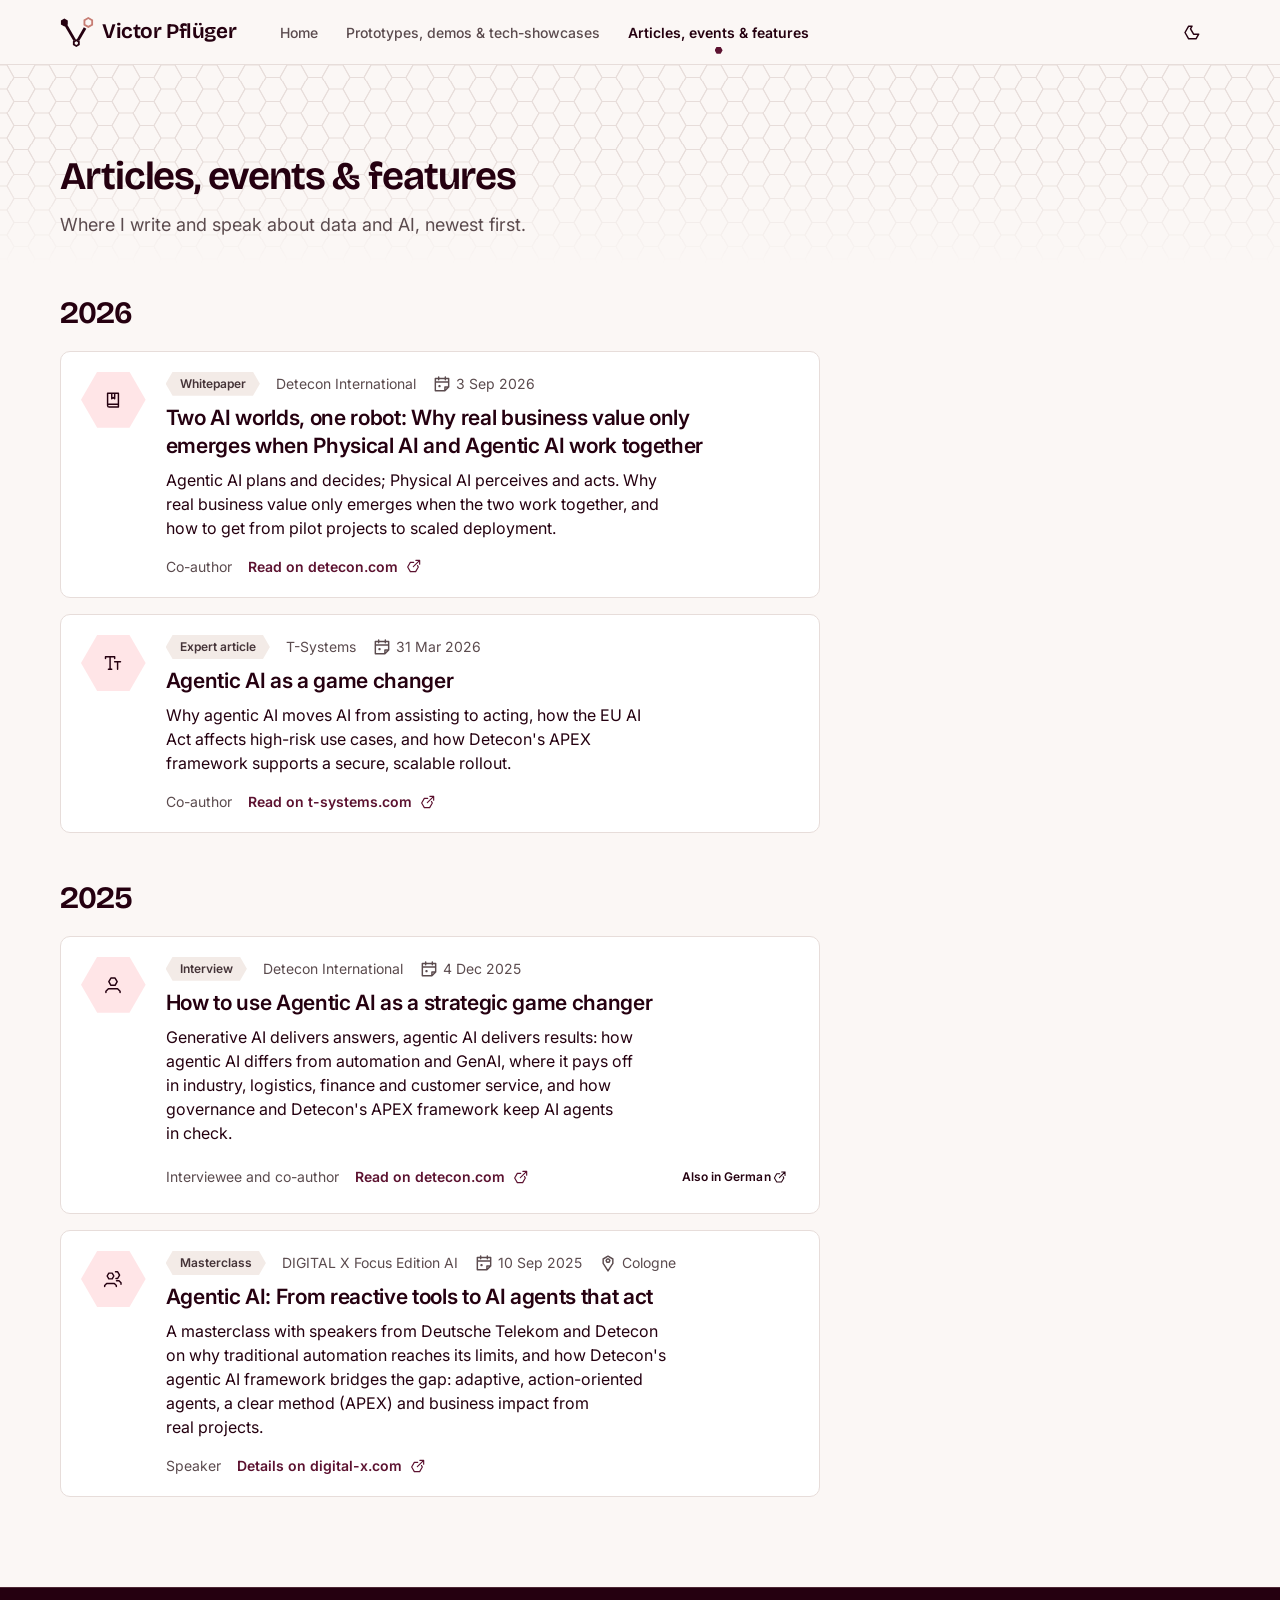
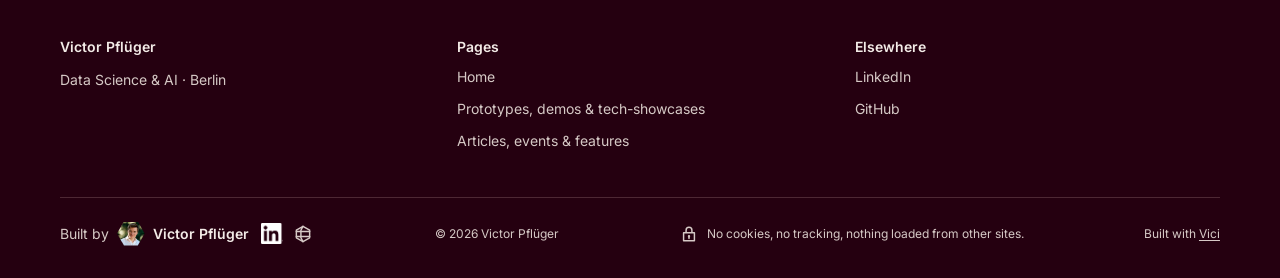
==== commit a65587e1: "British English and Vici's punctuation on the three pages lang="en-GB" on every page; page titles an" ====
--- a/articles.html
+++ b/articles.html
@@ -1,5 +1,5 @@
 <!doctype html>
-<html lang="en">
+<html lang="en-GB">
 <head>
   <meta charset="utf-8">
   <meta name="viewport" content="width=device-width, initial-scale=1">
@@ -11,9 +11,9 @@
   <meta name="author" content="Victor Pflüger">
   <meta name="description" content="Articles, events and features by Victor Pflüger on data, agentic AI, physical AI and the EU AI Act.">
   <meta property="og:type" content="website">
-  <meta property="og:title" content="Articles, events & features — Victor Pflüger">
+  <meta property="og:title" content="Articles, events & features · Victor Pflüger">
   <meta property="og:description" content="Articles, events and features by Victor Pflüger on data, agentic AI, physical AI and the EU AI Act.">
-  <title>Articles, events &amp; features — Victor Pflüger</title>
+  <title>Articles, events &amp; features · Victor Pflüger</title>
   <link rel="icon" href="vici/assets/logo/favicon.svg" type="image/svg+xml">
 
   <!-- The look comes from Victor's design system Vici, copied unchanged into vici/. -->
